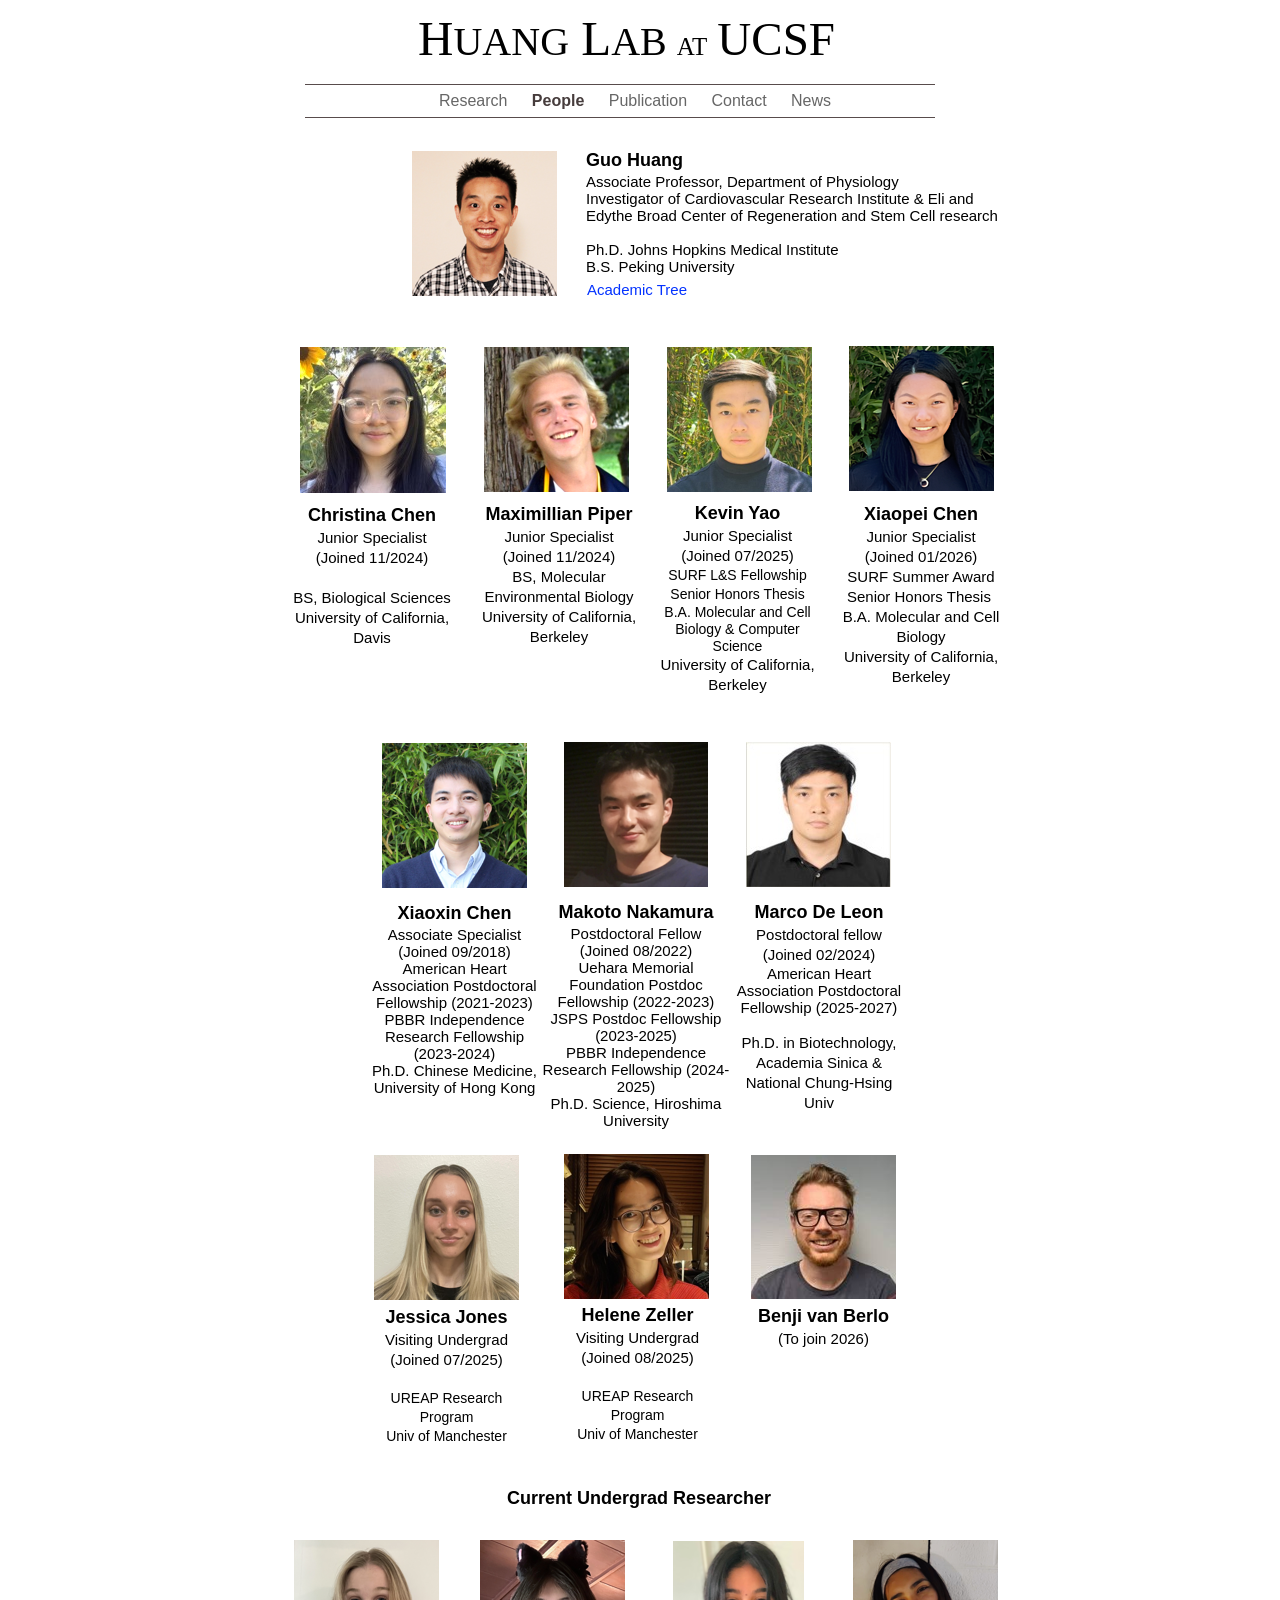
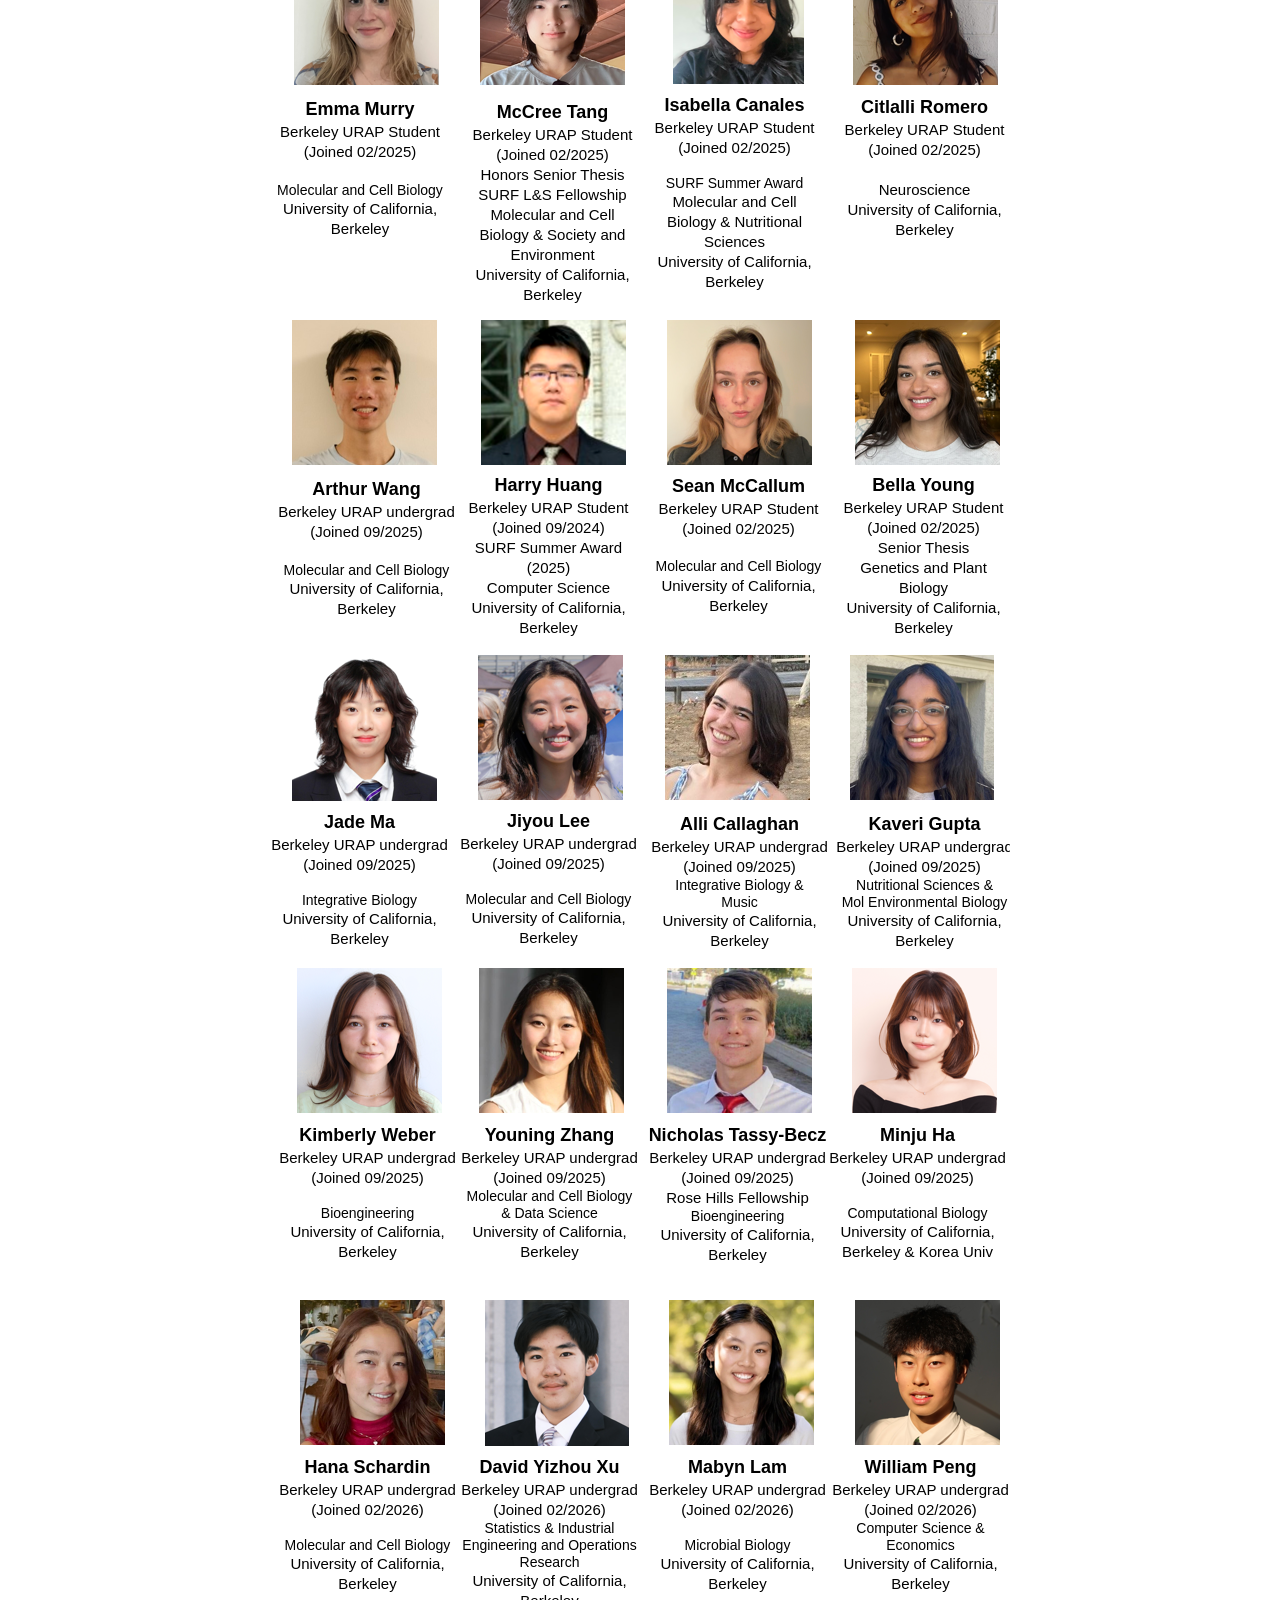
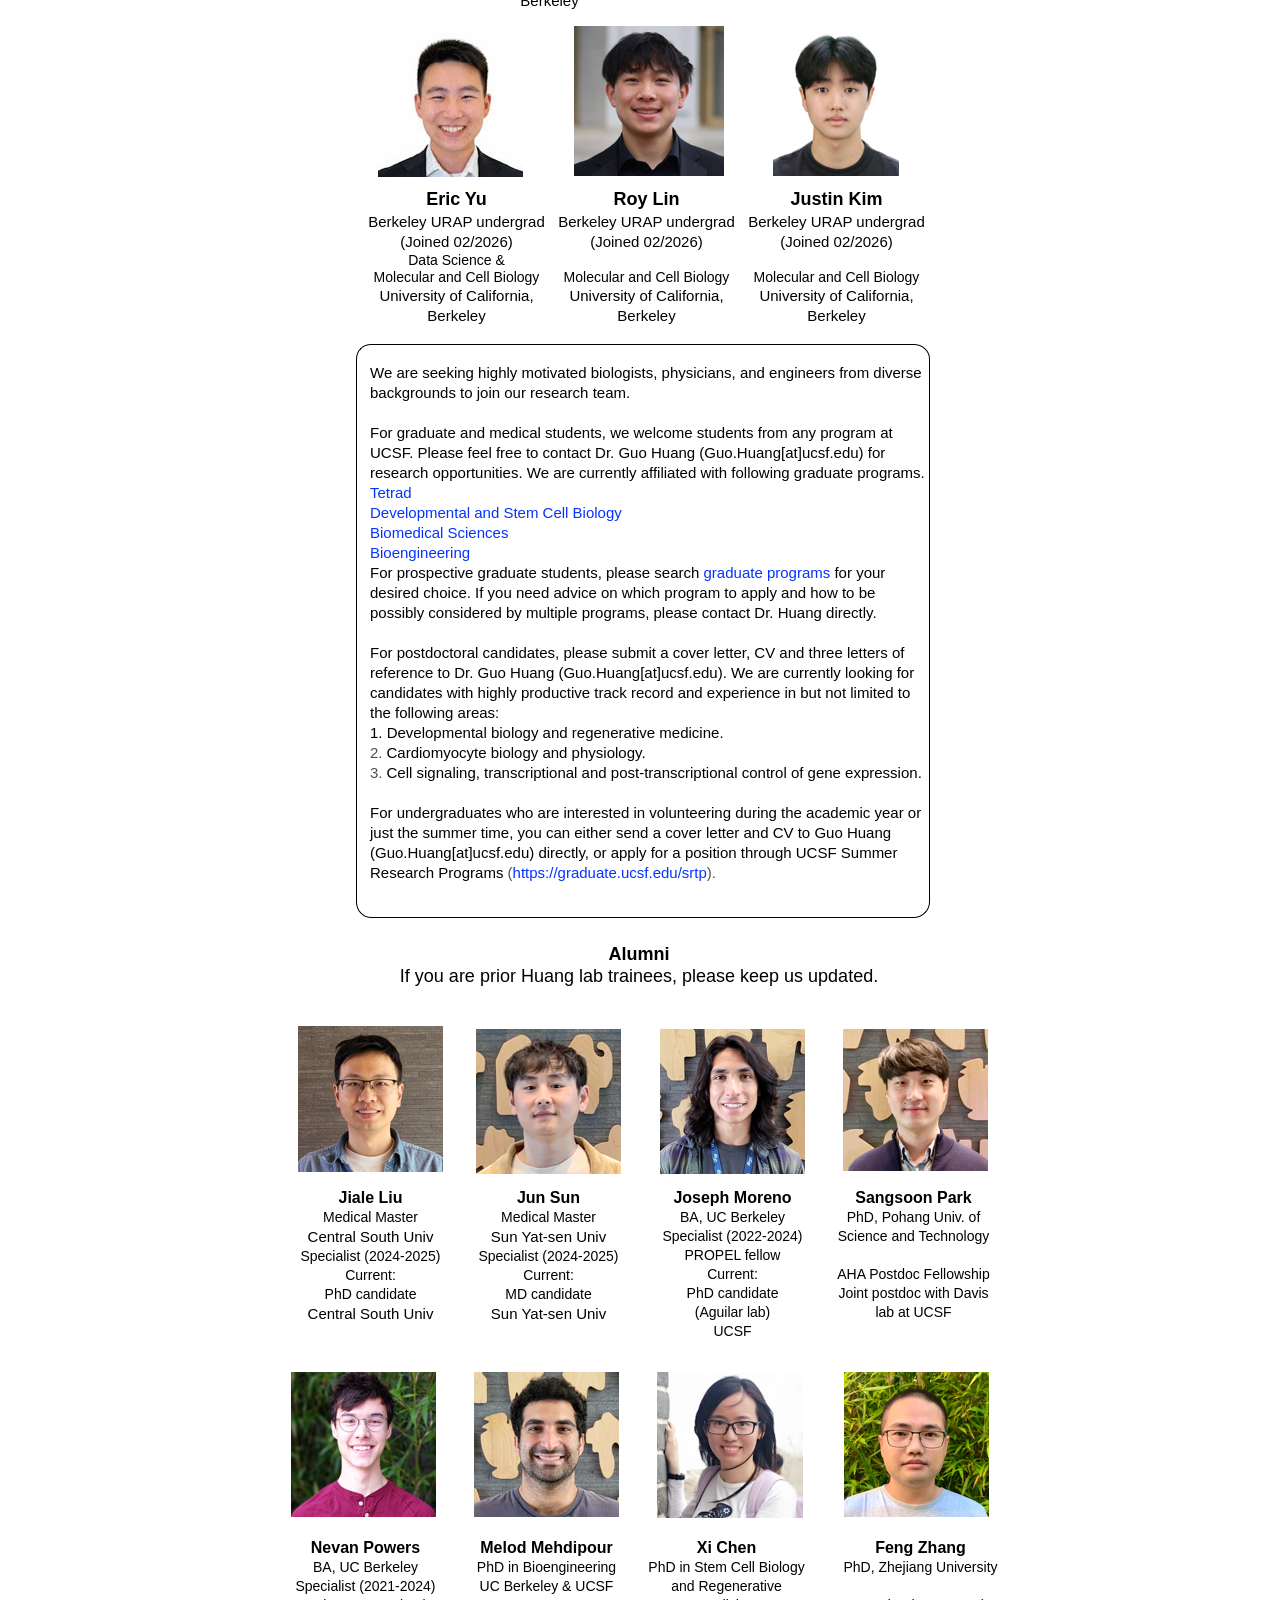
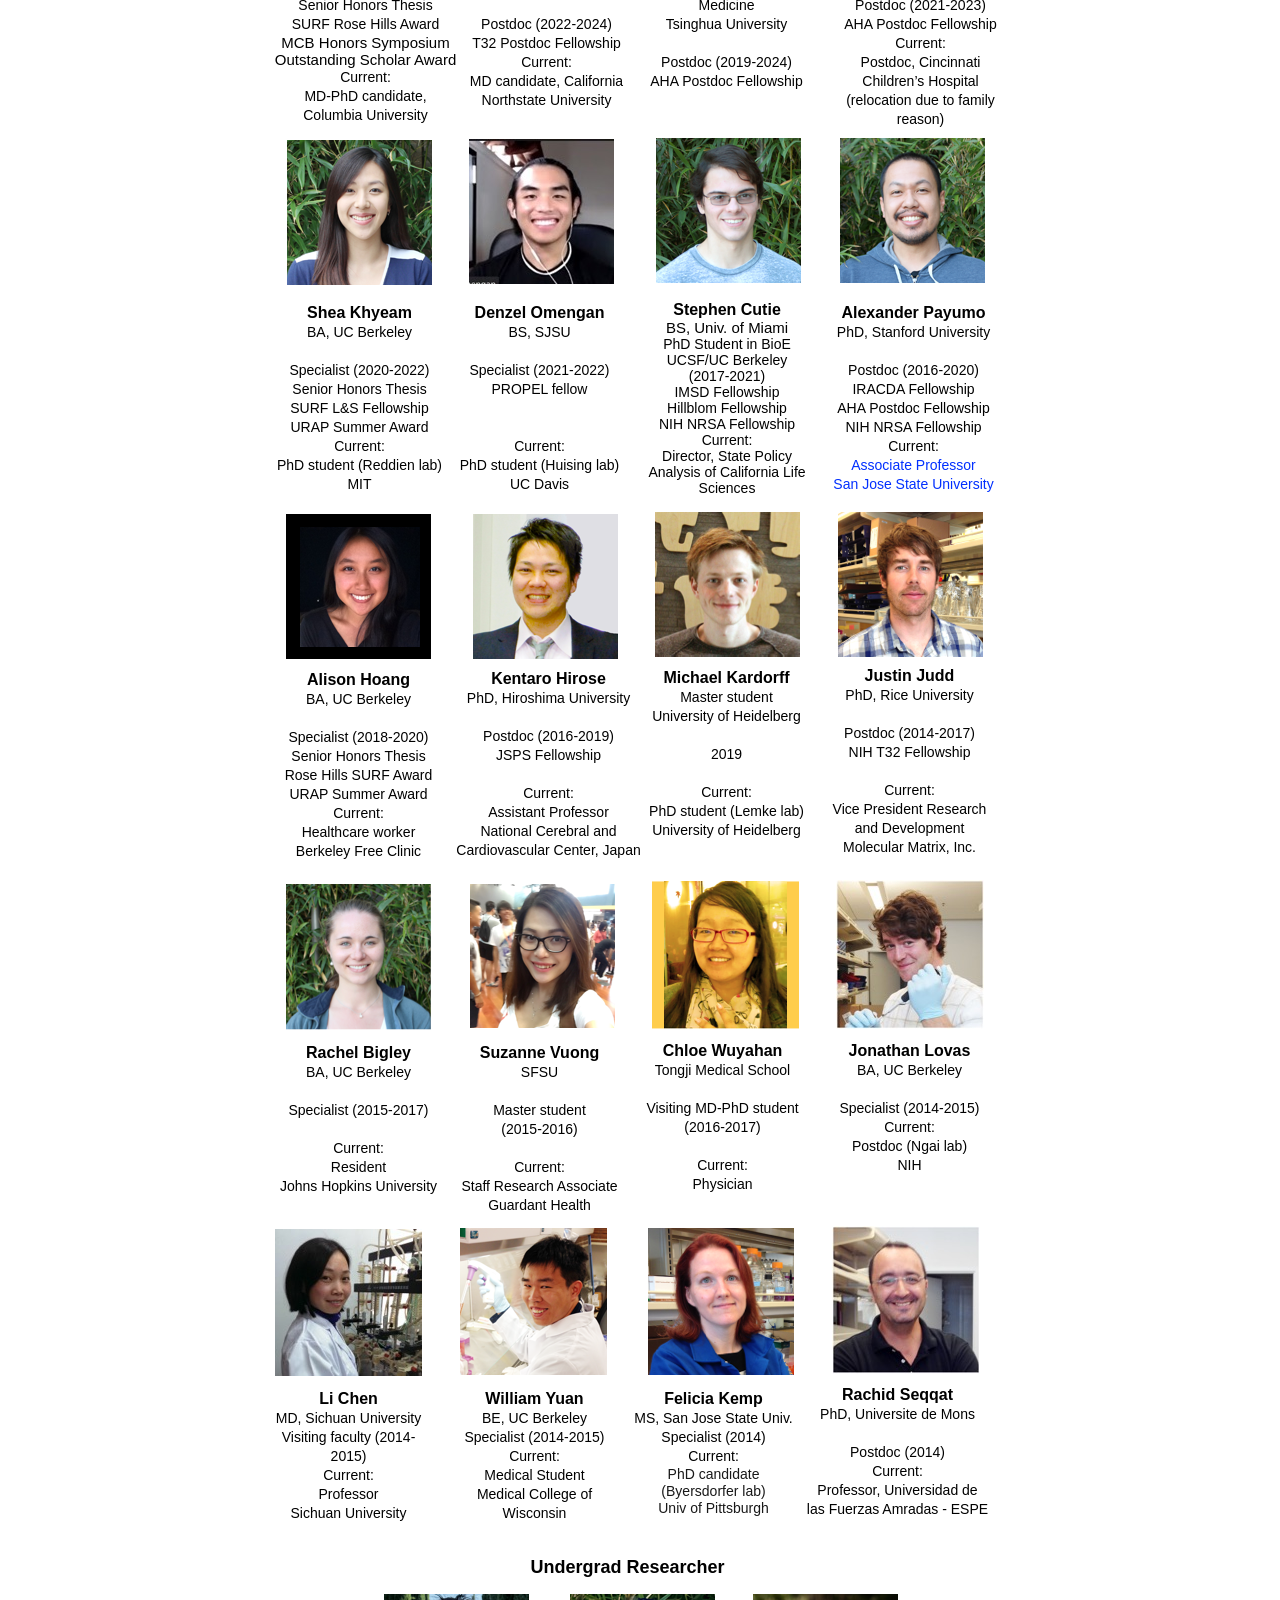
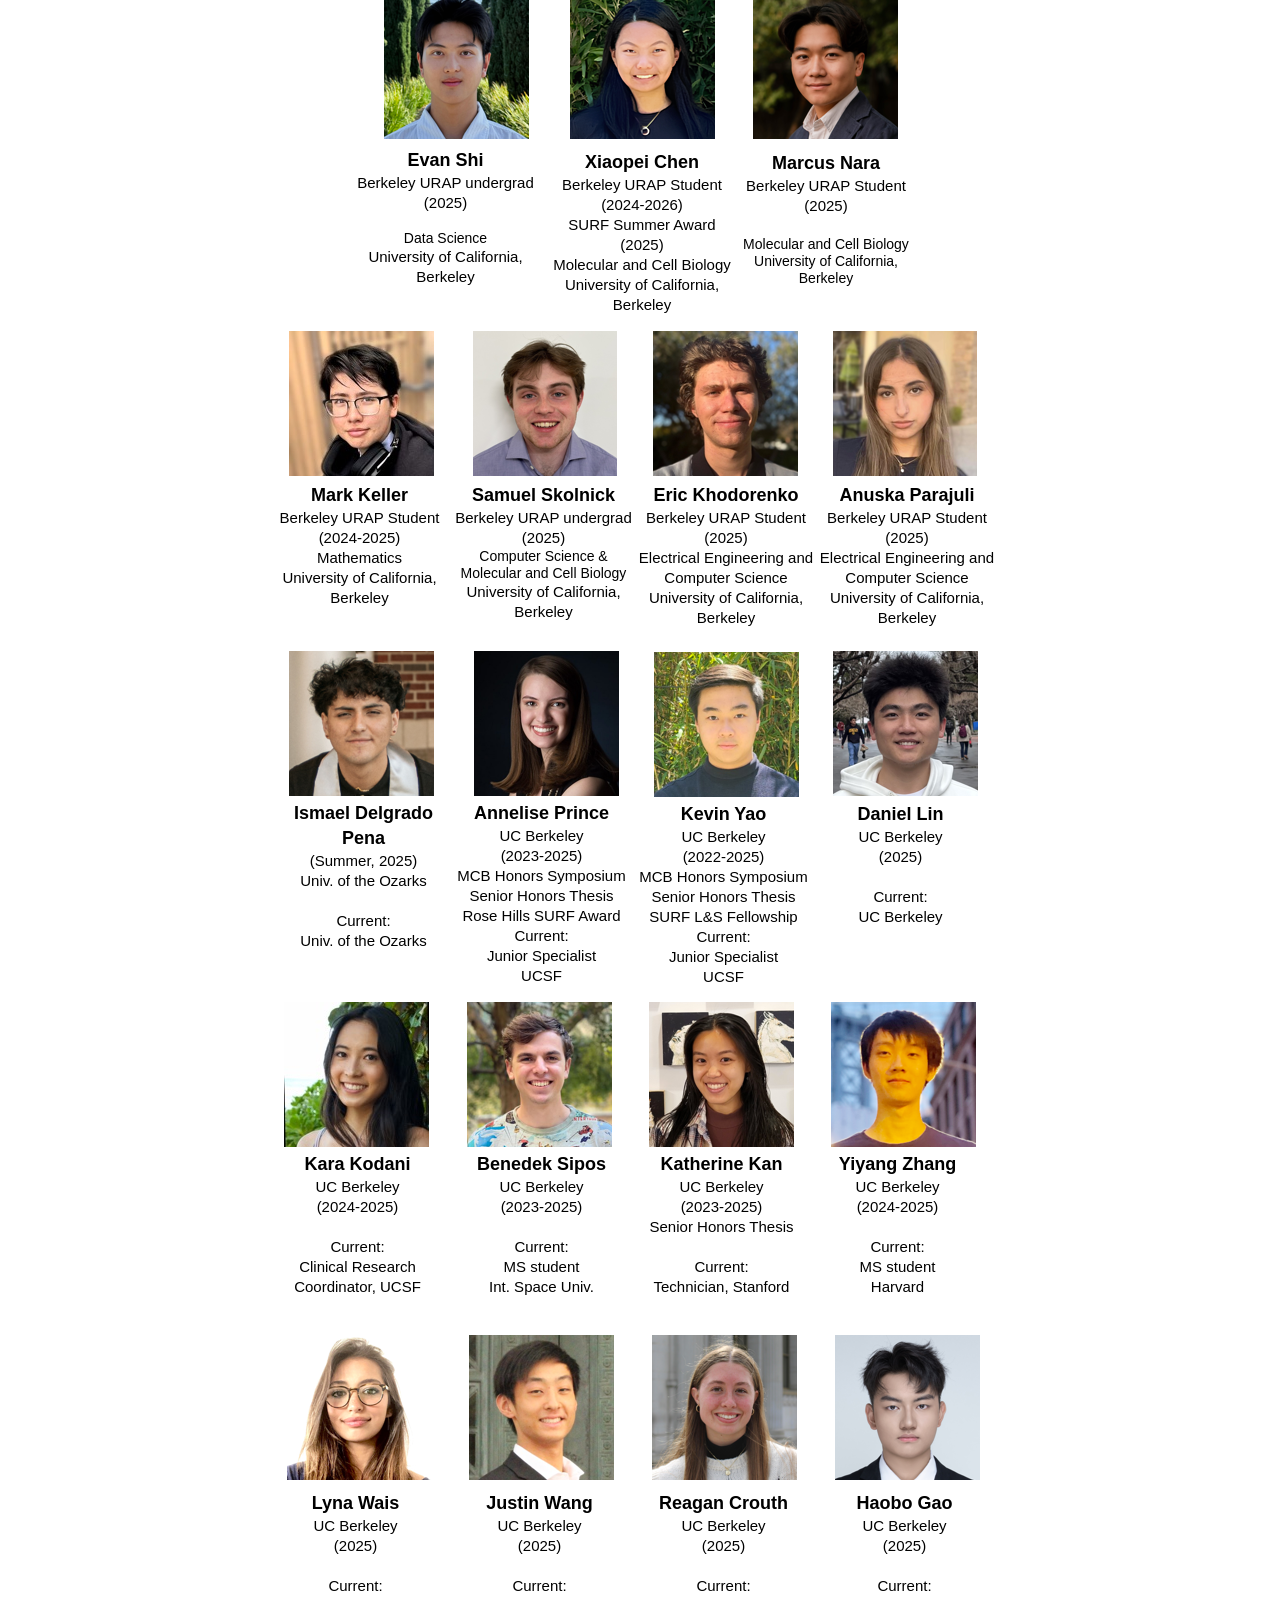
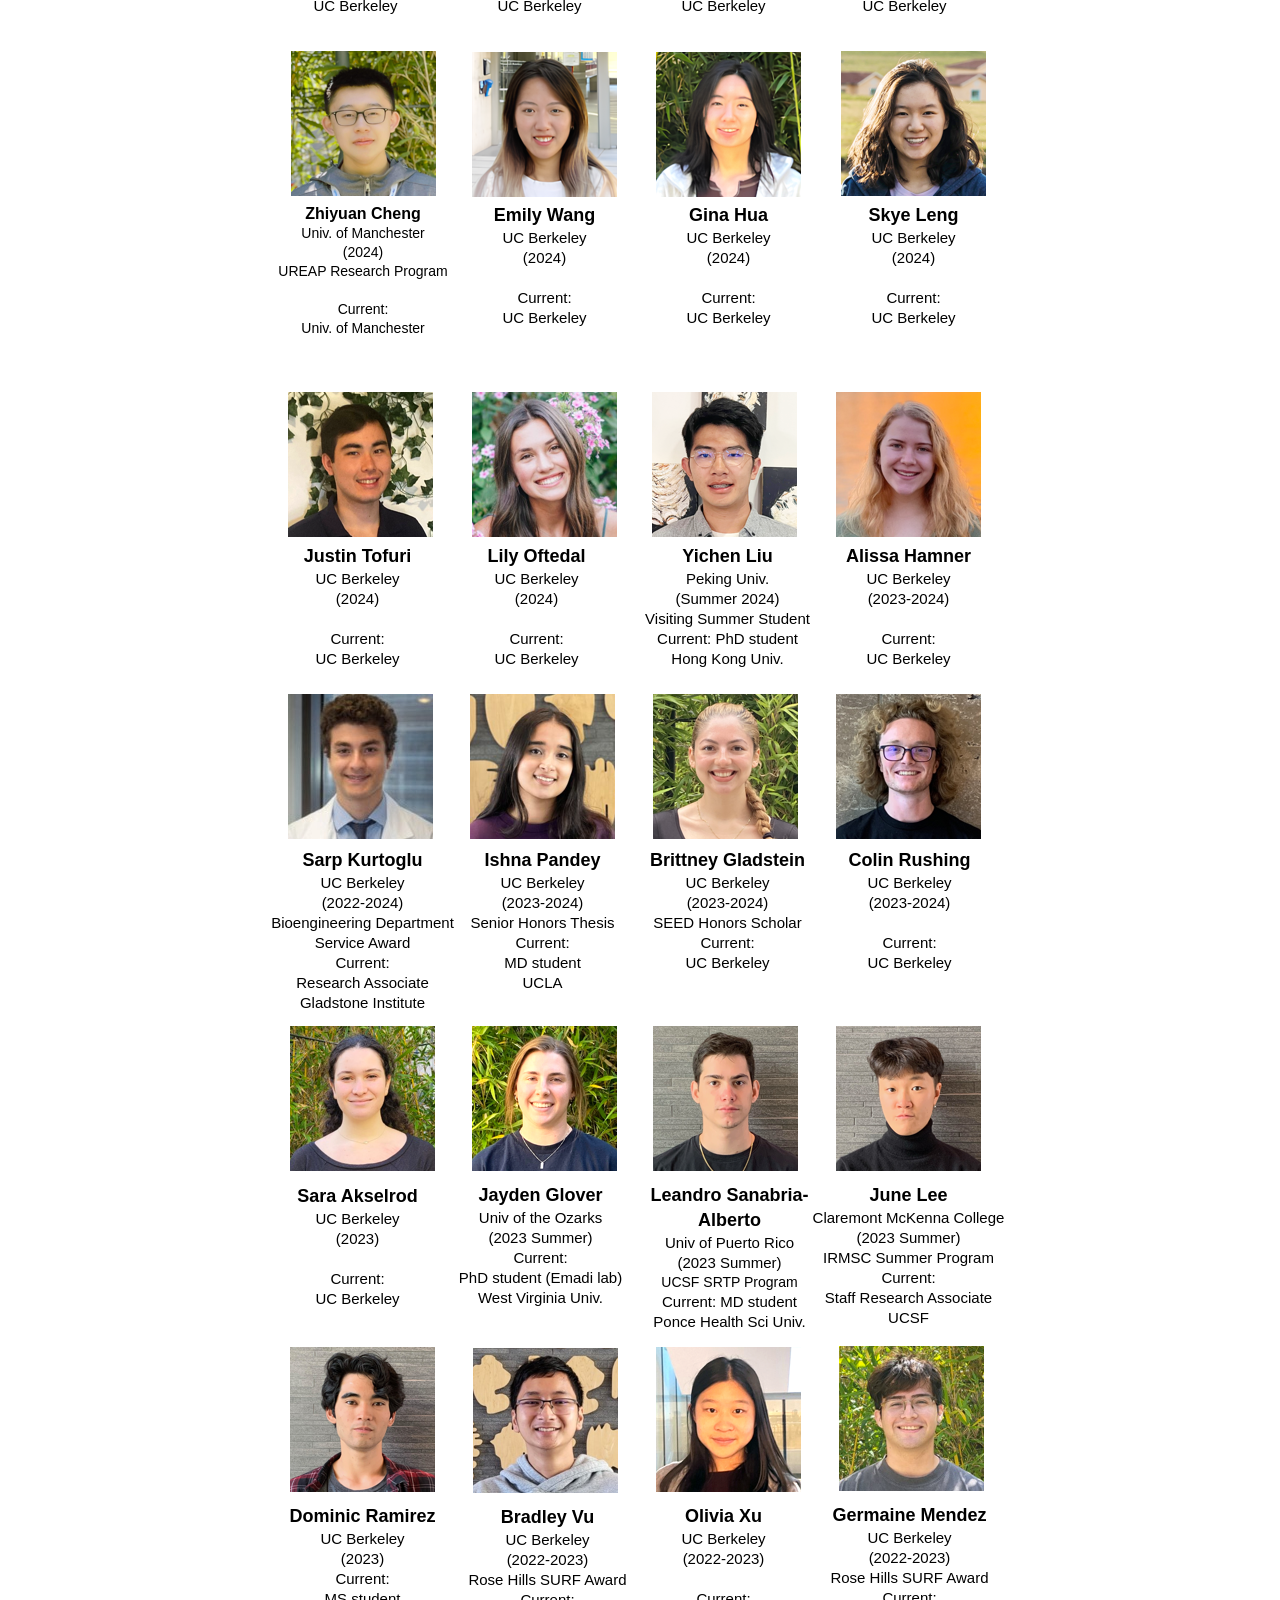
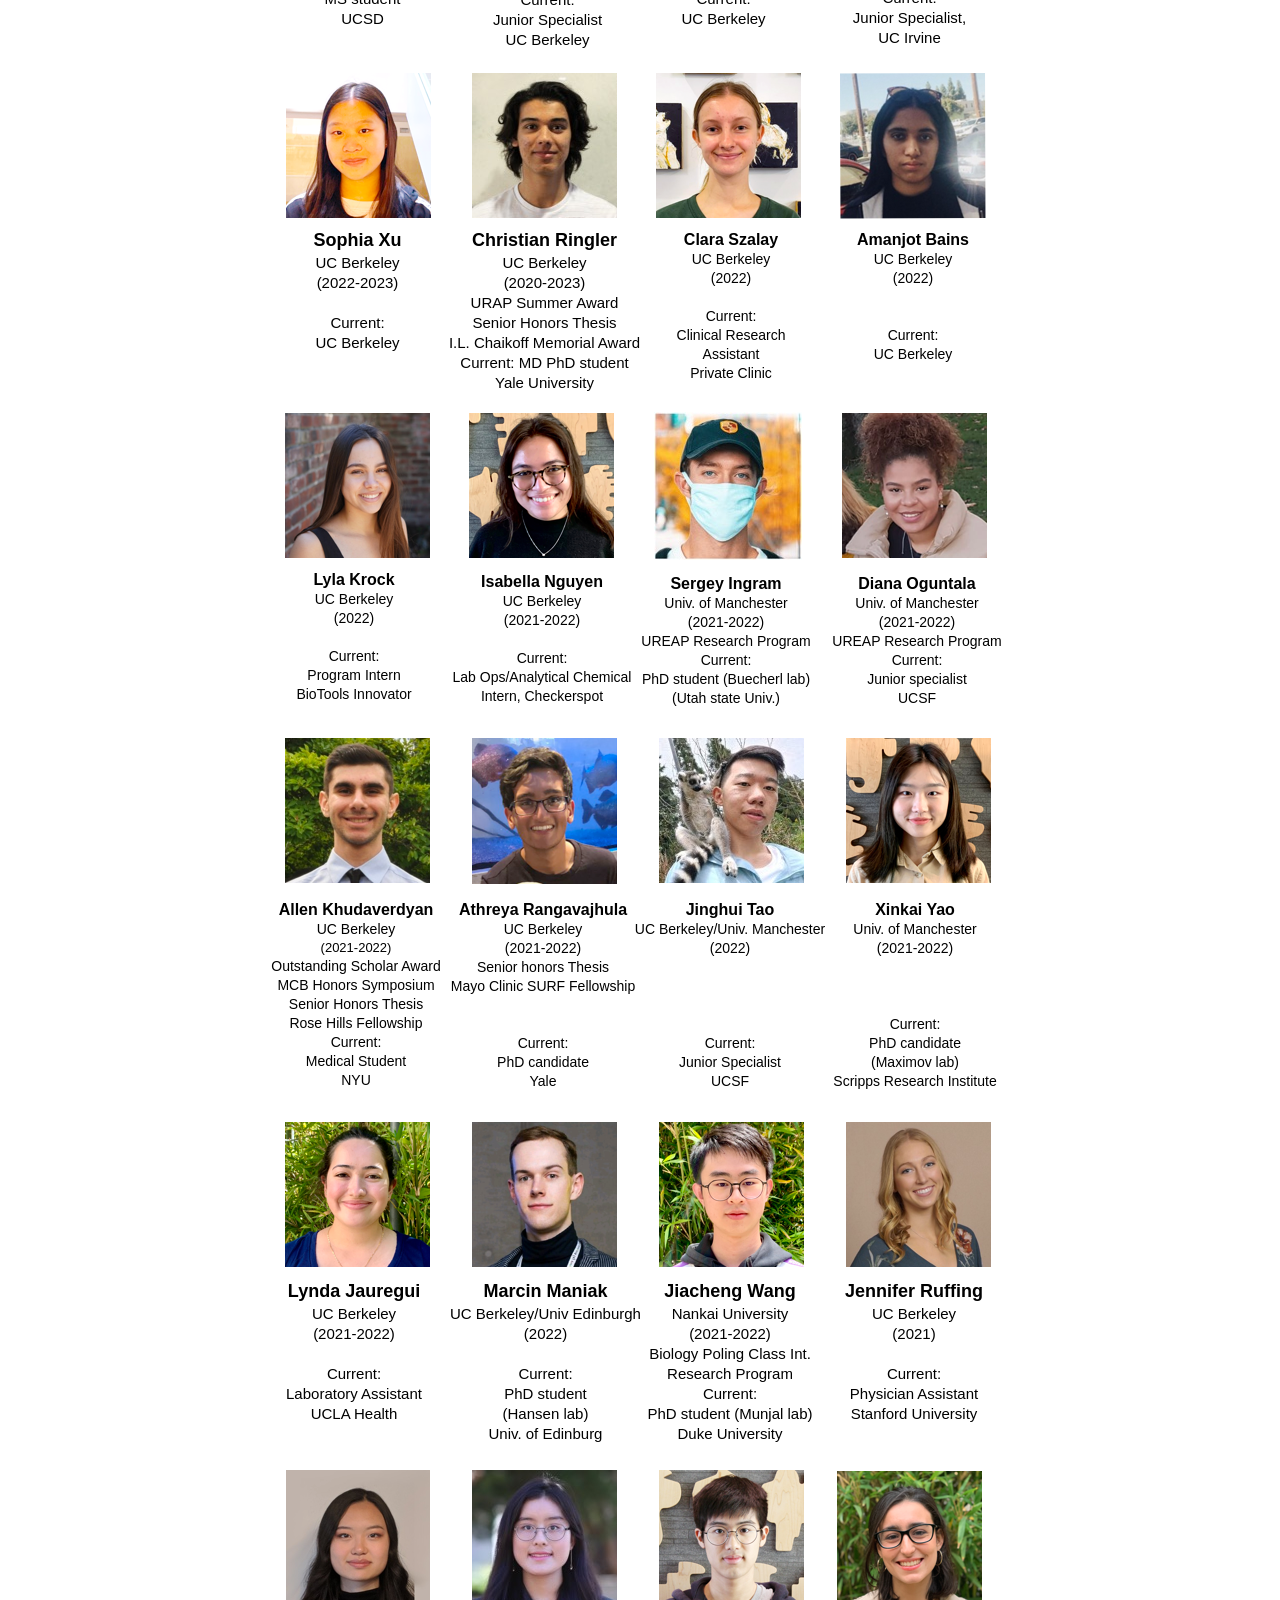
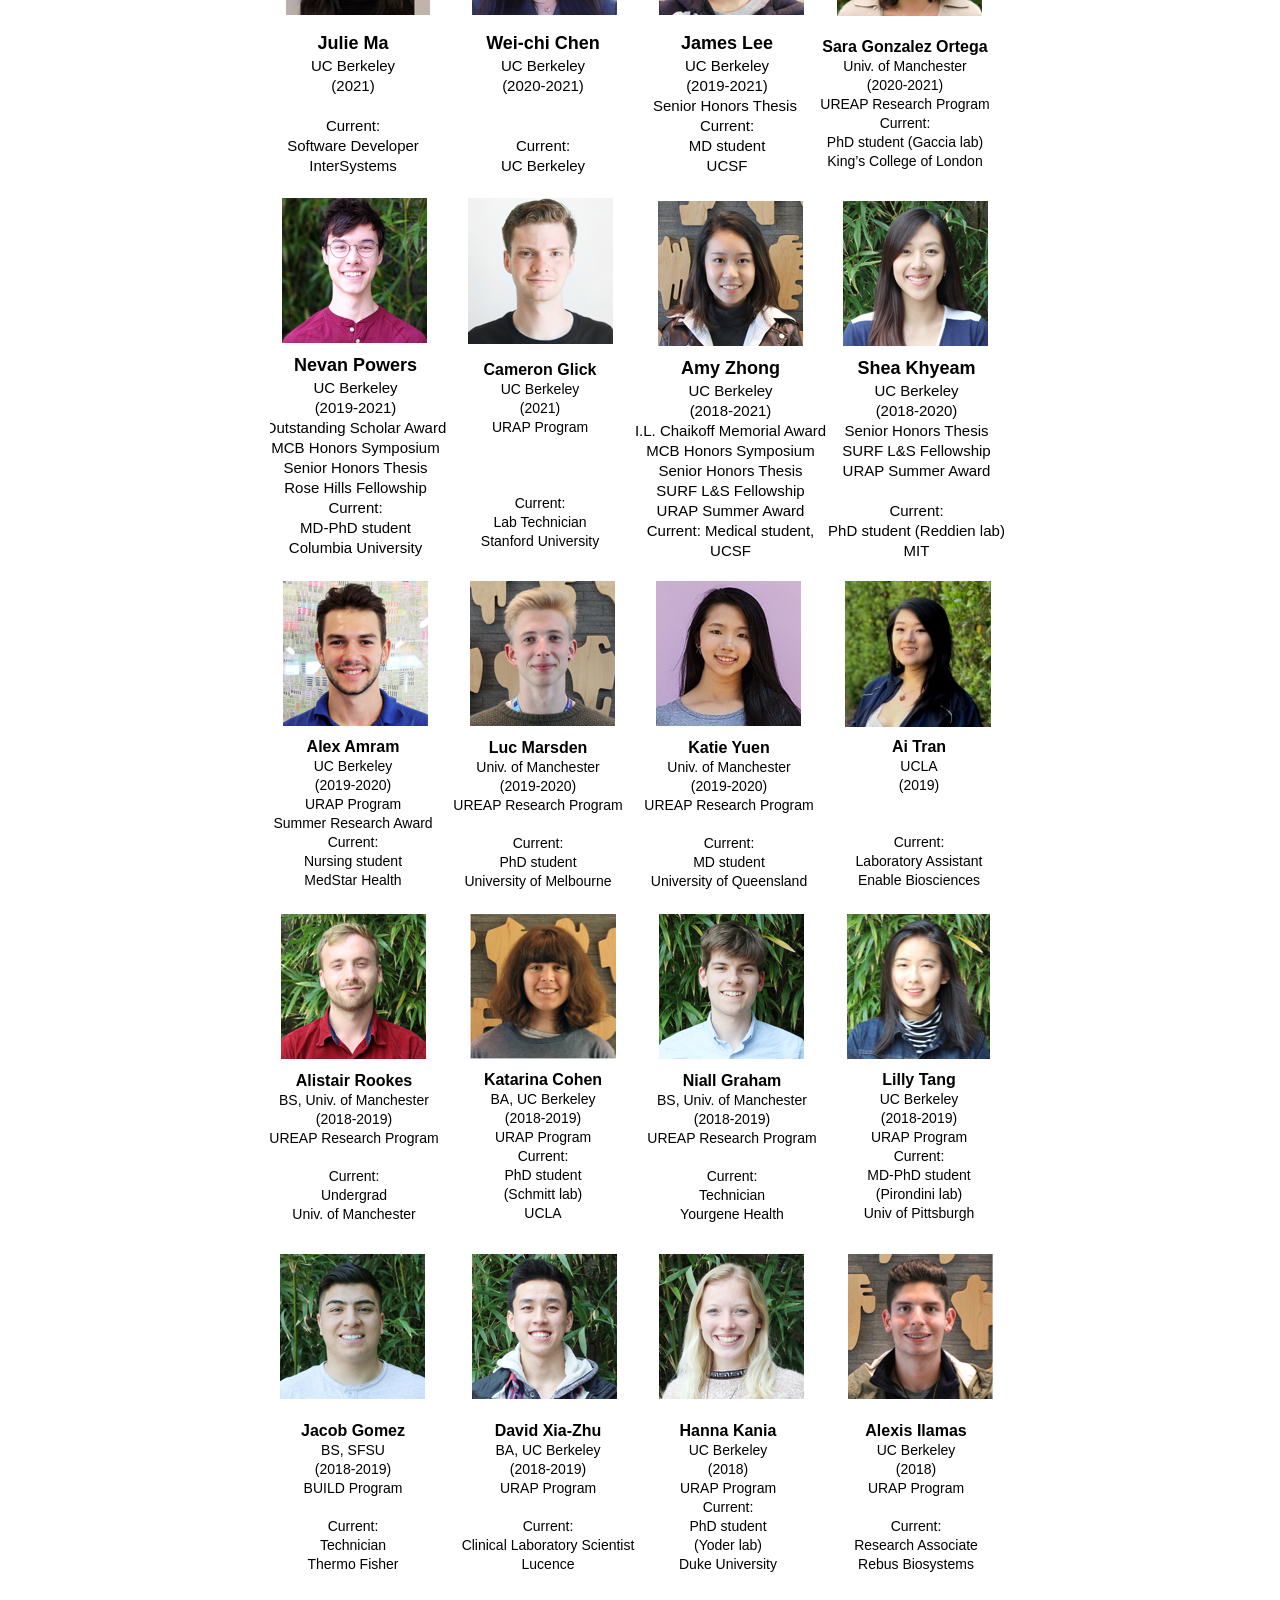
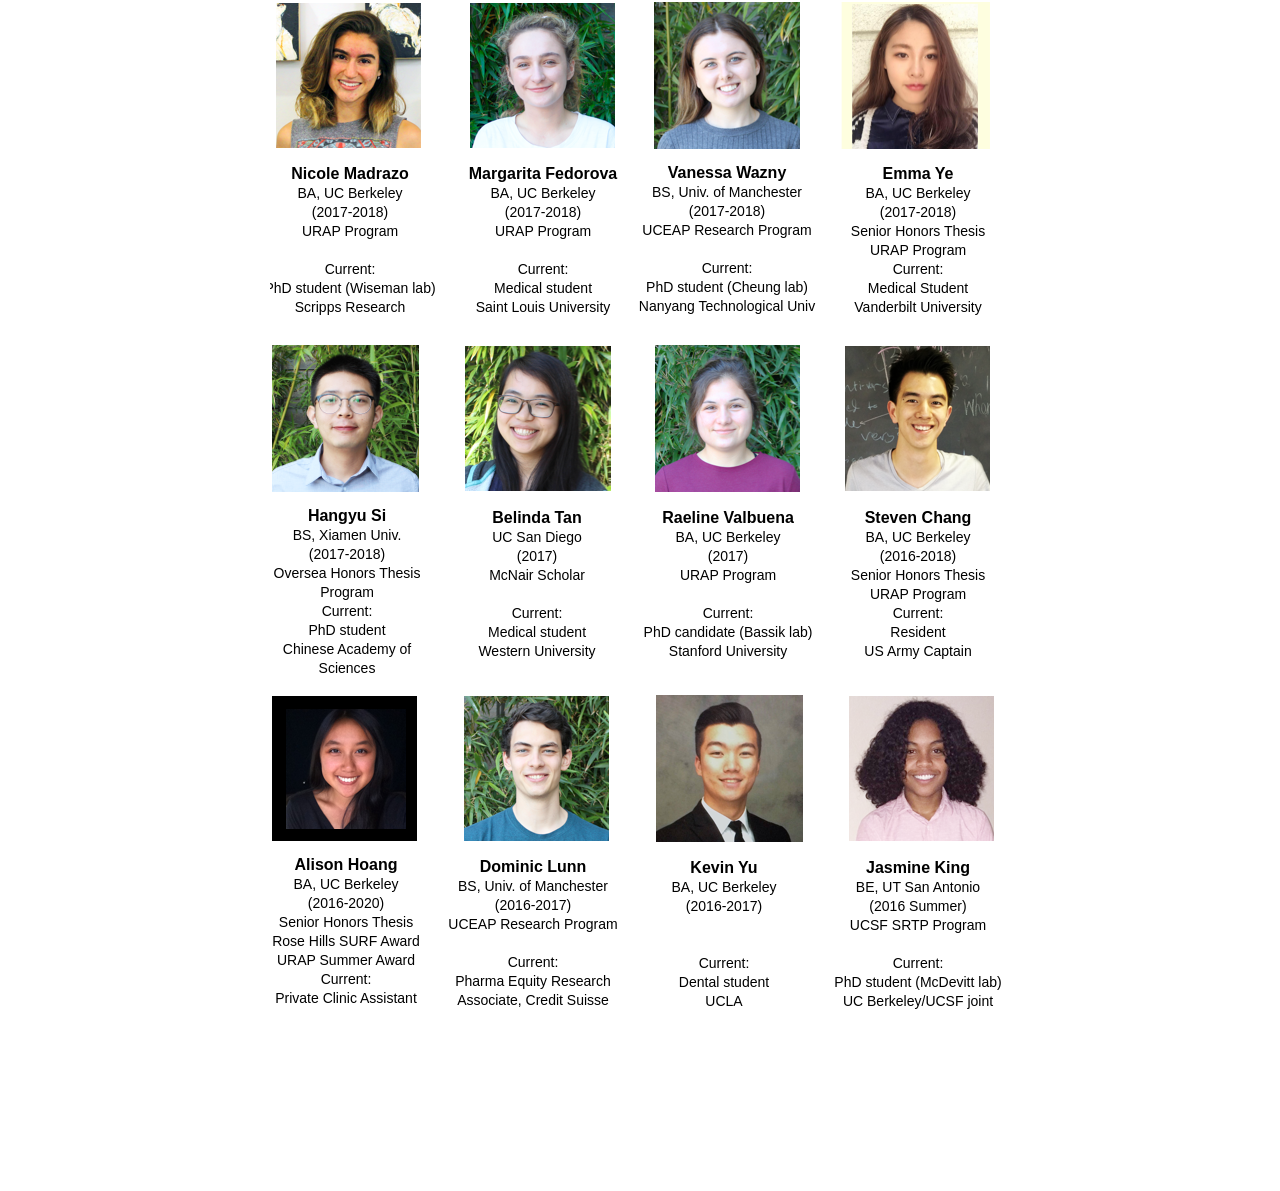
==== lab/People.html @ ae37170c "Upload Upload of entire website." ====
<?xml version="1.0" encoding="UTF-8"?>
<!DOCTYPE html PUBLIC "-//W3C//DTD XHTML 1.0 Transitional//EN" "http://www.w3.org/TR/xhtml1/DTD/xhtml1-transitional.dtd">


<html xmlns="http://www.w3.org/1999/xhtml" xml:lang="en" lang="en">
  <head>
    <meta http-equiv="Content-Type" content="text/html; charset=UTF-8" />
    <meta name="Generator" content="iWeb 3.0.4" />
    <meta name="iWeb-Build" content="local-build-20260519" />
    <meta http-equiv="X-UA-Compatible" content="IE=EmulateIE7" />
    <meta name="viewport" content="width=740" />
    <title>People</title>
    <link rel="stylesheet" type="text/css" media="screen,print" href="People_files/People.css" />
    <!--[if lt IE 8]><link rel='stylesheet' type='text/css' media='screen,print' href='People_files/PeopleIE.css'/><![endif]-->
    <!--[if gte IE 8]><link rel='stylesheet' type='text/css' media='screen,print' href='Media/IE8.css'/><![endif]-->
    <script type="text/javascript" src="Scripts/iWebSite.js"></script>
    <script type="text/javascript" src="Scripts/Widgets/SharedResources/WidgetCommon.js"></script>
    <script type="text/javascript" src="Scripts/Widgets/Navbar/navbar.js"></script>
    <script type="text/javascript" src="Scripts/iWebImage.js"></script>
    <script type="text/javascript" src="People_files/People.js"></script>
  </head>
  <body style="background: rgb(255, 255, 255); margin: 0pt; " onload="onPageLoad();" onunload="onPageUnload();">
    <div style="text-align: center; ">
      <div style="margin-bottom: 0px; margin-left: auto; margin-right: auto; margin-top: 0px; overflow: hidden; position: relative; word-wrap: break-word;  background: rgb(255, 255, 255); text-align: left; width: 740px; " id="body_content">
        <div style="margin-left: 0px; position: relative; width: 740px; z-index: 0; " id="nav_layer">
          <div style="height: 0px; line-height: 0px; " class="bumper"> </div>
          <div style="height: 1px; line-height: 1px; " class="tinyText"> </div>
          <div class="com-apple-iweb-widget-navbar flowDefining" id="widget0" style="margin-left: 50px; margin-top: 85px; opacity: 1.00; position: relative; width: 630px; z-index: 1; ">
    
            <div id="widget0-navbar" class="navbar">

      
              <div id="widget0-bg" class="navbar-bg">

        
                <ul id="widget0-navbar-list" class="navbar-list">
 <li></li> 
</ul>
                
      
</div>
              
    
</div>
          </div>
          <script type="text/javascript"><!--//--><![CDATA[//><!--
new NavBar('widget0', 'Scripts/Widgets/Navbar', 'Scripts/Widgets/SharedResources', '.', {"path-to-root": "", "navbar-css": ".navbar {\n\tfont-family: Arial, sans-serif;\n\tfont-size: 1em;\n\tcolor: #666;\n\tmargin: 9px 0px 6px 0px;\n\tline-height: 30px;\n}\n\n.navbar-bg {\n\ttext-align: center;\n}\n\n.navbar-bg ul {\n\tlist-style: none;\n\tmargin: 0px;\n\tpadding: 0px;\n}\n\n\nli {\n\tlist-style-type: none;\n\tdisplay: inline;\n\tpadding: 0px 10px 0px 10px;\n}\n\n\nli a {\n\ttext-decoration: none;\n\tcolor: #666;\n}\n\nli a:visited {\n\ttext-decoration: none;\n\tcolor: #666;\n}\n\nli a:hover\r{\r\n \tcolor: #463C3C;\n\ttext-decoration: none;\r}\n\n\nli.current-page a\r{\r\t color: #463C3C;\n\ttext-decoration: none;\n\tfont-weight: bold;\r\r}\n", "current-page-GUID": "FE352B96-ABF1-4333-AE74-D9A457D0076C", "isCollectionPage": "NO"});
//--><!]]></script>
          <div style="height: 1px; width: 630px;  height: 1px; left: 35px; position: absolute; top: 84px; width: 630px; z-index: 1; " class="tinyText">
            <div style="position: relative; width: 630px; ">
              <img src="People_files/shapeimage_1.jpg" alt="" style="height: 1px; left: 0px; position: absolute; top: 0px; width: 630px; " />
            </div>
          </div>
          


          <div id="id1" style="height: 62px; left: 88px; position: absolute; top: 7px; width: 537px; z-index: 1; " class="style_SkipStroke shape-with-text">
            <div class="text-content graphic_textbox_layout_style_default_External_537_62" style="padding: 0px; ">
              <div class="graphic_textbox_layout_style_default">
                <p style="padding-bottom: 0pt; padding-top: 0pt; " class="paragraph_style">H<span style="line-height: 48px; " class="style">UANG</span> L<span style="line-height: 48px; " class="style">AB </span><span style="line-height: 30px; " class="style_1">AT</span><span style="line-height: 48px; " class="style"> </span><span style="line-height: 56px; " class="style_2">UCSF</span></p>
              </div>
            </div>
          </div>
          <div style="clear: both; height: 0px; line-height: 0px; " class="spacer"> </div>
        </div>
        <div style="float: left; height: 0px; line-height: 0px; margin-left: 0px; position: relative; width: 740px; z-index: 10; " id="header_layer">
          <div style="height: 0px; line-height: 0px; " class="bumper"> </div>
          <div style="height: 1px; width: 630px;  height: 1px; left: 35px; position: absolute; top: -5px; width: 630px; z-index: 1; " class="tinyText">
            <div style="position: relative; width: 630px; ">
              <img src="People_files/shapeimage_2.jpg" alt="" style="height: 1px; left: 0px; position: absolute; top: 0px; width: 630px; " />
            </div>
          </div>
        </div>
        <div style="margin-left: 0px; position: relative; width: 740px; z-index: 5; " id="body_layer">
          <div style="height: 0px; line-height: 0px; " class="bumper"> </div>
          <div id="id2" style="height: 154px; left: 312px; position: absolute; top: 22px; width: 429px; z-index: 1; " class="style_SkipStroke shape-with-text">
            <div class="text-content graphic_textbox_layout_style_default_External_429_154" style="padding: 0px; ">
              <div class="graphic_textbox_layout_style_default">
                <p style="padding-top: 0pt; " class="paragraph_style_1">Guo Huang <span style="line-height: 20px; " class="style_3"><br /></span></p>
                <p class="paragraph_style_2"><span style="line-height: 17px; " class="style_3">Associate Professor, Department of Physiology</span><br /></p>
                <p class="paragraph_style_3">Investigator of Cardiovascular Research Institute &amp; Eli and Edythe Broad Center of Regeneration and Stem Cell research<br /></p>
                <p class="paragraph_style_3"><br /></p>
                <p class="paragraph_style_3">Ph.D. Johns Hopkins Medical Institute<br /></p>
                <p style="padding-bottom: 0pt; " class="paragraph_style_3">B.S. Peking University</p>
              </div>
            </div>
          </div>
          


          <div id="id3" style="height: 31px; left: 313px; position: absolute; top: 154px; width: 337px; z-index: 1; " class="style_SkipStroke shape-with-text">
            <div class="text-content graphic_textbox_layout_style_default_External_337_31" style="padding: 0px; ">
              <div class="graphic_textbox_layout_style_default">
                <p style="padding-bottom: 0pt; padding-top: 0pt; " class="Body"><a onclick="window.open(this.href); return false;" title="http://neurotree.org/neurotree/tree.php?pid=23240" href="http://neurotree.org/neurotree/tree.php?pid=23240" onkeypress="window.open(this.href); return false;">Academic Tree</a></p>
              </div>
            </div>
          </div>
          


          <div style="height: 145px; width: 145px;  height: 145px; left: 142px; position: absolute; top: 29px; width: 145px; z-index: 1; " class="tinyText stroke_0">
            <div style="position: relative; width: 145px; ">
              <img src="People_files/shapeimage_3.png" alt="" style="height: 145px; left: 0px; position: absolute; top: 0px; width: 145px; " />
            </div>
          </div>
          


          <div id="id4" style="height: 237px; left: 96px; position: absolute; top: 775px; width: 177px; z-index: 1; " class="style_SkipStroke shape-with-text">
            <div class="text-content graphic_textbox_layout_style_default_External_177_237" style="padding: 0px; ">
              <div class="graphic_textbox_layout_style_default">
                <p style="padding-top: 0pt; " class="paragraph_style_4">Xiaoxin Chen<br /></p>
                <p class="paragraph_style_5">Associate Specialist (Joined 09/2018)<br /></p>
                <p class="paragraph_style_5">American Heart Association Postdoctoral Fellowship (2021-2023)<br /></p>
                <p class="paragraph_style_5">PBBR Independence Research Fellowship (2023-2024)<br /></p>
                <p class="paragraph_style_5">Ph.D. Chinese Medicine, University of Hong Kong<br /></p>
                <p class="paragraph_style_6"><br /></p>
              </div>
            </div>
          </div>
          


          <div style="height: 145px; width: 145px;  height: 145px; left: 112px; position: absolute; top: 621px; width: 145px; z-index: 1; " class="tinyText stroke_0">
            <div style="position: relative; width: 145px; ">
              <img src="People_files/shapeimage_4.png" alt="" style="height: 145px; left: 0px; position: absolute; top: 0px; width: 145px; " />
            </div>
          </div>
          


          <div id="id5" style="height: 237px; left: 268px; position: absolute; top: 774px; width: 196px; z-index: 1; " class="style_SkipStroke shape-with-text">
            <div class="text-content graphic_textbox_layout_style_default_External_196_237" style="padding: 0px; ">
              <div class="graphic_textbox_layout_style_default">
                <p style="padding-top: 0pt; " class="paragraph_style_4">Makoto Nakamura<br /></p>
                <p class="paragraph_style_5">Postdoctoral Fellow <br /></p>
                <p class="paragraph_style_5">(Joined 08/2022)<br /></p>
                <p class="paragraph_style_5">Uehara Memorial Foundation Postdoc Fellowship (2022-2023)<br /></p>
                <p class="paragraph_style_5">JSPS Postdoc Fellowship (2023-2025) <br /></p>
                <p class="paragraph_style_5">PBBR Independence Research Fellowship (2024-2025)<br /></p>
                <p style="padding-bottom: 0pt; " class="paragraph_style_5">Ph.D. Science, Hiroshima University</p>
              </div>
            </div>
          </div>
          


          <div style="height: 145px; width: 144px;  height: 145px; left: 294px; position: absolute; top: 620px; width: 144px; z-index: 1; " class="tinyText stroke_0">
            <div style="position: relative; width: 144px; ">
              <img src="People_files/shapeimage_5.png" alt="" style="height: 145px; left: 0px; position: absolute; top: 0px; width: 144px; " />
            </div>
          </div>
          


          <div id="id6" style="height: 203px; left: 375px; position: absolute; top: 375px; width: 185px; z-index: 1; " class="style_SkipStroke shape-with-text">
            <div class="text-content graphic_textbox_layout_style_default_External_185_203" style="padding: 0px; ">
              <div class="graphic_textbox_layout_style_default">
                <p style="padding-top: 0pt; " class="paragraph_style_4">Kevin Yao<br /></p>
                <p class="paragraph_style_7">Junior Specialist <br /></p>
                <p class="paragraph_style_7">(Joined 07/2025)<br /></p>
                <p class="paragraph_style_8">SURF L&amp;S Fellowship<br /></p>
                <p class="paragraph_style_8">Senior Honors Thesis<br /></p>
                <p class="paragraph_style_9">B.A. Molecular and Cell Biology &amp; Computer Science<br /></p>
                <p style="padding-bottom: 0pt; " class="paragraph_style_7">University of California, Berkeley</p>
              </div>
            </div>
          </div>
          


          <div style="height: 145px; width: 145px;  height: 145px; left: 397px; position: absolute; top: 225px; width: 145px; z-index: 1; " class="tinyText stroke_0">
            <div style="position: relative; width: 145px; ">
              <img src="People_files/shapeimage_6.png" alt="" style="height: 145px; left: 0px; position: absolute; top: 0px; width: 145px; " />
            </div>
          </div>
          


          <div id="id7" style="height: 215px; left: 190px; position: absolute; top: 1574px; width: 185px; z-index: 1; " class="style_SkipStroke shape-with-text">
            <div class="text-content graphic_textbox_layout_style_default_External_185_215" style="padding: 0px; ">
              <div class="graphic_textbox_layout_style_default">
                <p style="padding-top: 0pt; " class="paragraph_style_4">McCree Tang<br /></p>
                <p class="paragraph_style_7">Berkeley URAP Student<br /></p>
                <p class="paragraph_style_7">(Joined 02/2025)<br /></p>
                <p class="paragraph_style_7">Honors Senior Thesis<br /></p>
                <p class="paragraph_style_7">SURF L&amp;S Fellowship<br /></p>
                <p class="paragraph_style_7">Molecular and Cell Biology &amp; Society and Environment<br /></p>
                <p style="padding-bottom: 0pt; " class="paragraph_style_7">University of California, Berkeley</p>
              </div>
            </div>
          </div>
          


          <div id="id8" style="height: 209px; left: 372px; position: absolute; top: 1567px; width: 185px; z-index: 1; " class="style_SkipStroke shape-with-text">
            <div class="text-content graphic_textbox_layout_style_default_External_185_209" style="padding: 0px; ">
              <div class="graphic_textbox_layout_style_default">
                <p style="padding-top: 0pt; " class="paragraph_style_4">Isabella Canales<br /></p>
                <p class="paragraph_style_7">Berkeley URAP Student<br /></p>
                <p class="paragraph_style_7">(Joined 02/2025)<br /></p>
                <p class="paragraph_style_9"><br /></p>
                <p class="paragraph_style_9">SURF Summer Award<br /></p>
                <p class="paragraph_style_7">Molecular and Cell Biology &amp; Nutritional Sciences<br /></p>
                <p style="padding-bottom: 0pt; " class="paragraph_style_7">University of California, Berkeley</p>
              </div>
            </div>
          </div>
          


          <div style="height: 145px; width: 145px;  height: 145px; left: 476px; position: absolute; top: 620px; width: 145px; z-index: 1; " class="tinyText style_SkipStroke_1 stroke_0">
            <img src="People_files/droppedImage.jpg" alt="" style="border: none; height: 145px; width: 145px; " />
          </div>
          


          <div id="id9" style="height: 222px; left: 459px; position: absolute; top: 774px; width: 180px; z-index: 1; " class="style_SkipStroke shape-with-text">
            <div class="text-content graphic_textbox_layout_style_default_External_180_222" style="padding: 0px; ">
              <div class="graphic_textbox_layout_style_default">
                <p style="padding-top: 0pt; " class="paragraph_style_4">Marco De Leon<br /></p>
                <p class="paragraph_style_7">Postdoctoral fellow<br /></p>
                <p class="paragraph_style_7">(Joined 02/2024)<br /></p>
                <p class="paragraph_style_5">American Heart Association Postdoctoral Fellowship (2025-2027)<br /></p>
                <p class="paragraph_style_9"><br /></p>
                <p class="paragraph_style_7">Ph.D. in Biotechnology,<br /></p>
                <p style="padding-bottom: 0pt; " class="paragraph_style_7">Academia Sinica &amp; National Chung-Hsing Univ</p>
              </div>
            </div>
          </div>
          


          <div id="id10" style="height: 171px; left: 0px; position: absolute; top: 1571px; width: 180px; z-index: 1; " class="style_SkipStroke shape-with-text">
            <div class="text-content graphic_textbox_layout_style_default_External_180_171" style="padding: 0px; ">
              <div class="graphic_textbox_layout_style_default">
                <p style="padding-top: 0pt; " class="paragraph_style_4">Emma Murry<br /></p>
                <p class="paragraph_style_7">Berkeley URAP Student<br /></p>
                <p class="paragraph_style_7">(Joined 02/2025)<br /></p>
                <p class="paragraph_style_7"><br /></p>
                <p class="paragraph_style_9">Molecular and Cell Biology<br /></p>
                <p style="padding-bottom: 0pt; " class="paragraph_style_7">University of California, Berkeley</p>
              </div>
            </div>
          </div>
          


          <div id="id11" style="height: 175px; left: 562px; position: absolute; top: 1569px; width: 185px; z-index: 1; " class="style_SkipStroke shape-with-text">
            <div class="text-content graphic_textbox_layout_style_default_External_185_175" style="padding: 0px; ">
              <div class="graphic_textbox_layout_style_default">
                <p style="padding-top: 0pt; " class="paragraph_style_4">Citlalli Romero<br /></p>
                <p class="paragraph_style_7">Berkeley URAP Student<br /></p>
                <p class="paragraph_style_7">(Joined 02/2025)<br /></p>
                <p class="paragraph_style_7"><br /></p>
                <p class="paragraph_style_7">Neuroscience<br /></p>
                <p style="padding-bottom: 0pt; " class="paragraph_style_7">University of California, Berkeley</p>
              </div>
            </div>
          </div>
          


          <div id="id12" style="height: 175px; left: 186px; position: absolute; top: 1947px; width: 185px; z-index: 1; " class="style_SkipStroke shape-with-text">
            <div class="text-content graphic_textbox_layout_style_default_External_185_175" style="padding: 0px; ">
              <div class="graphic_textbox_layout_style_default">
                <p style="padding-top: 0pt; " class="paragraph_style_4">Harry Huang<br /></p>
                <p class="paragraph_style_7">Berkeley URAP Student<br /></p>
                <p class="paragraph_style_7">(Joined 09/2024)<br /></p>
                <p class="paragraph_style_7">SURF Summer Award (2025)<br /></p>
                <p class="paragraph_style_7">Computer Science<br /></p>
                <p style="padding-bottom: 0pt; " class="paragraph_style_7">University of California, Berkeley</p>
              </div>
            </div>
          </div>
          


          <div style="height: 145px; width: 145px;  height: 145px; left: 211px; position: absolute; top: 1798px; width: 145px; z-index: 1; " class="tinyText stroke_0">
            <div style="position: relative; width: 145px; ">
              <img src="People_files/shapeimage_7.png" alt="" style="height: 145px; left: 0px; position: absolute; top: 0px; width: 145px; " />
            </div>
          </div>
          


          <div id="id13" style="height: 175px; left: 561px; position: absolute; top: 1947px; width: 185px; z-index: 1; " class="style_SkipStroke shape-with-text">
            <div class="text-content graphic_textbox_layout_style_default_External_185_175" style="padding: 0px; ">
              <div class="graphic_textbox_layout_style_default">
                <p style="padding-top: 0pt; " class="paragraph_style_4">Bella Young<br /></p>
                <p class="paragraph_style_7">Berkeley URAP Student<br /></p>
                <p class="paragraph_style_7">(Joined 02/2025)<br /></p>
                <p class="paragraph_style_7">Senior Thesis<br /></p>
                <p class="paragraph_style_7">Genetics and Plant Biology<br /></p>
                <p style="padding-bottom: 0pt; " class="paragraph_style_7">University of California, Berkeley</p>
              </div>
            </div>
          </div>
          


          <div style="height: 145px; width: 145px;  height: 145px; left: 579px; position: absolute; top: 224px; width: 145px; z-index: 1; " class="tinyText stroke_0">
            <div style="position: relative; width: 145px; ">
              <img src="People_files/shapeimage_8.png" alt="" style="height: 145px; left: 0px; position: absolute; top: 0px; width: 145px; " />
            </div>
          </div>
          


          <div id="id14" style="height: 195px; left: 554px; position: absolute; top: 376px; width: 194px; z-index: 1; " class="style_SkipStroke shape-with-text">
            <div class="text-content graphic_textbox_layout_style_default_External_194_195" style="padding: 0px; ">
              <div class="graphic_textbox_layout_style_default">
                <p style="padding-top: 0pt; " class="paragraph_style_4">Xiaopei Chen<br /></p>
                <p class="paragraph_style_7">Junior Specialist<br /></p>
                <p class="paragraph_style_7">(Joined 01/2026)<br /></p>
                <p class="paragraph_style_7">SURF Summer Award<br /></p>
                <p class="paragraph_style_7">Senior Honors Thesis  <br /></p>
                <p class="paragraph_style_7">B.A. Molecular and Cell Biology<br /></p>
                <p style="padding-bottom: 0pt; " class="paragraph_style_7">University of California, Berkeley</p>
              </div>
            </div>
          </div>
          


          <div id="id15" style="height: 175px; left: 5px; position: absolute; top: 377px; width: 194px; z-index: 1; " class="style_SkipStroke shape-with-text">
            <div class="text-content graphic_textbox_layout_style_default_External_194_175" style="padding: 0px; ">
              <div class="graphic_textbox_layout_style_default">
                <p style="padding-top: 0pt; " class="paragraph_style_4">Christina Chen<br /></p>
                <p class="paragraph_style_7">Junior Specialist<br /></p>
                <p class="paragraph_style_7">(Joined 11/2024)<br /></p>
                <p class="paragraph_style_7"><br /></p>
                <p class="paragraph_style_7">BS, Biological Sciences<br /></p>
                <p style="padding-bottom: 0pt; " class="paragraph_style_7">University of California, Davis</p>
              </div>
            </div>
          </div>
          


          <div id="id16" style="height: 175px; left: 192px; position: absolute; top: 376px; width: 194px; z-index: 1; " class="style_SkipStroke shape-with-text">
            <div class="text-content graphic_textbox_layout_style_default_External_194_175" style="padding: 0px; ">
              <div class="graphic_textbox_layout_style_default">
                <p style="padding-top: 0pt; " class="paragraph_style_4">Maximillian Piper <br /></p>
                <p class="paragraph_style_7">Junior Specialist<br /></p>
                <p class="paragraph_style_7">(Joined 11/2024)<br /></p>
                <p class="paragraph_style_7">BS, Molecular Environmental Biology<br /></p>
                <p style="padding-bottom: 0pt; " class="paragraph_style_7">University of California, Berkeley</p>
              </div>
            </div>
          </div>
          


          <div style="height: 574px; width: 574px;  height: 573px; left: 86px; position: absolute; top: 3422px; width: 573px; z-index: 1; " class="tinyText">
            <div style="position: relative; width: 573px; ">
              <img src="People_files/shapeimage_9.png" alt="" style="height: 574px; left: 0px; position: absolute; top: 0px; width: 574px; " />
            </div>
          </div>
          


          <div id="id17" style="height: 543px; left: 96px; position: absolute; top: 3437px; width: 569px; z-index: 1; " class="style_SkipStroke shape-with-text">
            <div class="text-content graphic_textbox_layout_style_default_External_569_543" style="padding: 0px; ">
              <div class="graphic_textbox_layout_style_default">
                <p style="padding-top: 0pt; " class="paragraph_style_10">We are seeking highly motivated biologists, physicians, and engineers from diverse backgrounds to join our research team. <br /></p>
                <p class="paragraph_style_10"><br /></p>
                <p class="paragraph_style_10">For graduate and medical students, we welcome students from any program at UCSF. Please feel free to contact Dr. Guo Huang (Guo.Huang[at]ucsf.edu) for research opportunities. We are currently affiliated with following graduate programs.<br /></p>
                <p class="Body"><a onclick="window.open(this.href); return false;" title="http://tetrad.ucsf.edu/" href="http://tetrad.ucsf.edu/" onkeypress="window.open(this.href); return false;">Tetrad</a><br /></p>
                <p class="Body"><a onclick="window.open(this.href); return false;" title="http://dscb.ucsf.edu/" href="http://dscb.ucsf.edu/" onkeypress="window.open(this.href); return false;">Developmental and Stem Cell Biology</a><br /></p>
                <p class="Body"><a onclick="window.open(this.href); return false;" title="http://bms.ucsf.edu/" href="http://bms.ucsf.edu/" onkeypress="window.open(this.href); return false;">Biomedical Sciences</a><br /></p>
                <p class="Body"><a onclick="window.open(this.href); return false;" title="http://bioegrad.berkeley.edu/" href="http://bioegrad.berkeley.edu/" onkeypress="window.open(this.href); return false;">Bioengineering</a> <br /></p>
                <p class="Body"><span class="style_4">For prospective graduate students, please search</span> <a onclick="window.open(this.href); return false;" title="https://graduate.ucsf.edu/list-programs" href="https://graduate.ucsf.edu/list-programs" onkeypress="window.open(this.href); return false;">graduate programs</a> <span class="style_4">for your desired choice. If you need advice on which program to apply and how to be possibly considered by multiple programs, please contact Dr. Huang directly.<br /></span></p>
                <p class="Body"><span class="style_4"><br /></span></p>
                <p class="Body"><span class="style_4">For postdoctoral candidates, please submit a cover letter, CV and three letters of reference to Dr. Guo Huang (Guo.Huang[at]ucsf.edu). We are currently looking for candidates with highly productive track record and experience in but not limited to the following areas: <br /></span></p>
                <p class="Body"><span class="style_4">1. Developmental biology and regenerative medicine. <br /></span></p>
                <ol>
                  <li style="line-height: 20px; padding-left: 17px; text-indent: -17px; " class="full-width" value="2">
                    <p style="text-indent: -17px; " class="paragraph_style_11"><span style="font-size: 15px; " class="Bullet">2.</span><span style="width: 4px; " class="inline-block"></span><span class="style_4">Cardiomyocyte biology and physiology.<br /></span></p>
                  </li>
                  <li style="line-height: 20px; padding-left: 17px; text-indent: -17px; " class="full-width" value="3">
                    <p style="text-indent: -17px; " class="paragraph_style_11"><span style="font-size: 15px; " class="Bullet">3.</span><span style="width: 4px; " class="inline-block"></span><span class="style_4">Cell signaling, transcriptional and post-transcriptional control of gene expression. <br /></span></p>
                  </li>
                </ol>
                <p class="Body"><span class="style_4"><br /></span></p>
                <p style="padding-bottom: 0pt; " class="Body"><span class="style_4">For undergraduates who are interested in volunteering during the academic year or just the summer time, you can either send a cover letter and CV to Guo Huang (Guo.Huang[at]ucsf.edu) directly, or apply for a position through UCSF Summer Research Programs </span>(<a title="https://graduate.ucsf.edu/srtp" href="https://graduate.ucsf.edu/srtp">https://graduate.ucsf.edu/srtp</a>). </p>
              </div>
            </div>
          </div>
          


          <div style="height: 146px; width: 146px;  height: 146px; left: 30px; position: absolute; top: 225px; width: 146px; z-index: 1; " class="tinyText style_SkipStroke_1 stroke_0">
            <img src="People_files/droppedImage_1.jpg" alt="" style="border: none; height: 146px; width: 146px; " />
          </div>
          


          <div style="height: 145px; width: 145px;  height: 145px; left: 214px; position: absolute; top: 225px; width: 145px; z-index: 1; " class="tinyText stroke_0">
            <div style="position: relative; width: 145px; ">
              <img src="People_files/shapeimage_10.png" alt="" style="height: 145px; left: 0px; position: absolute; top: 0px; width: 145px; " />
            </div>
          </div>
          


          <div style="height: 143px; width: 131px;  height: 143px; left: 403px; position: absolute; top: 1419px; width: 131px; z-index: 1; " class="tinyText stroke_0">
            <div style="position: relative; width: 131px; ">
              <img src="People_files/shapeimage_11.png" alt="" style="height: 143px; left: 0px; position: absolute; top: 0px; width: 131px; " />
            </div>
          </div>
          


          <div style="height: 145px; width: 145px;  height: 145px; left: 210px; position: absolute; top: 1418px; width: 145px; z-index: 1; " class="tinyText stroke_0">
            <div style="position: relative; width: 145px; ">
              <img src="People_files/shapeimage_12.png" alt="" style="height: 145px; left: 0px; position: absolute; top: 0px; width: 145px; " />
            </div>
          </div>
          


          <div style="height: 145px; width: 145px;  height: 145px; left: 24px; position: absolute; top: 1418px; width: 145px; z-index: 1; " class="tinyText stroke_0">
            <div style="position: relative; width: 145px; ">
              <img src="People_files/shapeimage_13.png" alt="" style="height: 145px; left: 0px; position: absolute; top: 0px; width: 145px; " />
            </div>
          </div>
          


          <div style="height: 145px; width: 145px;  height: 145px; left: 583px; position: absolute; top: 1418px; width: 145px; z-index: 1; " class="tinyText stroke_0">
            <div style="position: relative; width: 145px; ">
              <img src="People_files/shapeimage_14.png" alt="" style="height: 145px; left: 0px; position: absolute; top: 0px; width: 145px; " />
            </div>
          </div>
          


          <div style="height: 145px; width: 145px;  height: 145px; left: 585px; position: absolute; top: 1798px; width: 145px; z-index: 1; " class="tinyText stroke_0">
            <div style="position: relative; width: 145px; ">
              <img src="People_files/shapeimage_15.png" alt="" style="height: 145px; left: 0px; position: absolute; top: 0px; width: 145px; " />
            </div>
          </div>
          


          <div style="height: 145px; width: 145px;  height: 145px; left: 397px; position: absolute; top: 1798px; width: 145px; z-index: 1; " class="tinyText stroke_0">
            <div style="position: relative; width: 145px; ">
              <img src="People_files/shapeimage_16.png" alt="" style="height: 145px; left: 0px; position: absolute; top: 0px; width: 145px; " />
            </div>
          </div>
          


          <div id="id18" style="height: 181px; left: 376px; position: absolute; top: 1948px; width: 185px; z-index: 1; " class="style_SkipStroke shape-with-text">
            <div class="text-content graphic_textbox_layout_style_default_External_185_181" style="padding: 0px; ">
              <div class="graphic_textbox_layout_style_default">
                <p style="padding-top: 0pt; " class="paragraph_style_4">Sean McCallum<br /></p>
                <p class="paragraph_style_7">Berkeley URAP Student<br /></p>
                <p class="paragraph_style_7">(Joined 02/2025)<br /></p>
                <p class="paragraph_style_9"><br /></p>
                <p style="padding-bottom: 0pt; " class="paragraph_style_7"><span style="line-height: 20px; " class="style_5">Molecular and Cell Biology </span>University of California, Berkeley</p>
              </div>
            </div>
          </div>
          


          <div style="height: 145px; width: 145px;  height: 145px; left: 294px; position: absolute; top: 1032px; width: 145px; z-index: 1; " class="tinyText stroke_0">
            <div style="position: relative; width: 145px; ">
              <img src="People_files/shapeimage_17.png" alt="" style="height: 145px; left: 0px; position: absolute; top: 0px; width: 145px; " />
            </div>
          </div>
          


          <div id="id19" style="height: 149px; left: 274px; position: absolute; top: 1177px; width: 187px; z-index: 1; " class="style_SkipStroke shape-with-text">
            <div class="text-content graphic_textbox_layout_style_default_External_187_149" style="padding: 0px; ">
              <div class="graphic_textbox_layout_style_default">
                <p style="padding-top: 0pt; " class="paragraph_style_4">Helene Zeller<br /></p>
                <p class="paragraph_style_7">Visiting Undergrad<br /></p>
                <p class="paragraph_style_7">(Joined 08/2025)<br /></p>
                <p class="paragraph_style_8"><br /></p>
                <p class="paragraph_style_8">UREAP Research <br /></p>
                <p class="paragraph_style_8">Program<br /></p>
                <p style="padding-bottom: 0pt; " class="paragraph_style_8">Univ of Manchester<br /></p>
              </div>
            </div>
          </div>
          


          <div id="id20" style="height: 149px; left: 83px; position: absolute; top: 1179px; width: 187px; z-index: 1; " class="style_SkipStroke shape-with-text">
            <div class="text-content graphic_textbox_layout_style_default_External_187_149" style="padding: 0px; ">
              <div class="graphic_textbox_layout_style_default">
                <p style="padding-top: 0pt; " class="paragraph_style_4">Jessica Jones<br /></p>
                <p class="paragraph_style_7">Visiting Undergrad<br /></p>
                <p class="paragraph_style_7">(Joined 07/2025)<br /></p>
                <p class="paragraph_style_8"><br /></p>
                <p class="paragraph_style_8">UREAP Research <br /></p>
                <p class="paragraph_style_8">Program<br /></p>
                <p style="padding-bottom: 0pt; " class="paragraph_style_8">Univ of Manchester</p>
              </div>
            </div>
          </div>
          


          <div id="id21" style="height: 62px; left: 460px; position: absolute; top: 1178px; width: 187px; z-index: 1; " class="style_SkipStroke shape-with-text">
            <div class="text-content graphic_textbox_layout_style_default_External_187_62" style="padding: 0px; ">
              <div class="graphic_textbox_layout_style_default">
                <p style="padding-top: 0pt; " class="paragraph_style_4">Benji van Berlo<br /></p>
                <p style="padding-bottom: 0pt; " class="paragraph_style_7">(To join 2026)</p>
              </div>
            </div>
          </div>
          


          <div style="height: 144px; width: 145px;  height: 144px; left: 481px; position: absolute; top: 1033px; width: 145px; z-index: 1; " class="tinyText stroke_0">
            <div style="position: relative; width: 145px; ">
              <img src="People_files/shapeimage_18.png" alt="" style="height: 144px; left: 0px; position: absolute; top: 0px; width: 145px; " />
            </div>
          </div>
          


          <div id="id22" style="height: 52px; left: 232px; position: absolute; top: 1360px; width: 274px; z-index: 1; " class="style_SkipStroke shape-with-text">
            <div class="text-content graphic_textbox_layout_style_default_External_274_52" style="padding: 0px; ">
              <div class="graphic_textbox_layout_style_default">
                <p style="padding-top: 0pt; " class="paragraph_style_4">Current Undergrad Researcher<br /></p>
              </div>
            </div>
          </div>
          


          <div style="height: 145px; width: 145px;  height: 145px; left: 104px; position: absolute; top: 1033px; width: 145px; z-index: 1; " class="tinyText stroke_0">
            <div style="position: relative; width: 145px; ">
              <img src="People_files/shapeimage_19.png" alt="" style="height: 145px; left: 0px; position: absolute; top: 0px; width: 145px; " />
            </div>
          </div>
          


          <div style="height: 145px; width: 145px;  height: 145px; left: 395px; position: absolute; top: 2133px; width: 145px; z-index: 1; " class="tinyText stroke_0">
            <div style="position: relative; width: 145px; ">
              <img src="People_files/shapeimage_20.png" alt="" style="height: 145px; left: 0px; position: absolute; top: 0px; width: 145px; " />
            </div>
          </div>
          


          <div style="height: 145px; width: 145px;  height: 145px; left: 22px; position: absolute; top: 1798px; width: 145px; z-index: 1; " class="tinyText stroke_0">
            <div style="position: relative; width: 145px; ">
              <img src="People_files/shapeimage_21.png" alt="" style="height: 145px; left: 0px; position: absolute; top: 0px; width: 145px; " />
            </div>
          </div>
          


          <div style="height: 145px; width: 144px;  height: 145px; left: 580px; position: absolute; top: 2133px; width: 144px; z-index: 1; " class="tinyText stroke_0">
            <div style="position: relative; width: 144px; ">
              <img src="People_files/shapeimage_22.png" alt="" style="height: 145px; left: 0px; position: absolute; top: 0px; width: 144px; " />
            </div>
          </div>
          


          <div id="id23" style="height: 168px; left: 3px; position: absolute; top: 1951px; width: 187px; z-index: 1; " class="style_SkipStroke shape-with-text">
            <div class="text-content graphic_textbox_layout_style_default_External_187_168" style="padding: 0px; ">
              <div class="graphic_textbox_layout_style_default">
                <p style="padding-top: 0pt; " class="paragraph_style_4">Arthur Wang<br /></p>
                <p class="paragraph_style_7">Berkeley URAP undergrad (Joined 09/2025)<br /></p>
                <p class="paragraph_style_7"><br /></p>
                <p class="paragraph_style_9">Molecular and Cell Biology <br /></p>
                <p style="padding-bottom: 0pt; " class="paragraph_style_7">University of California, Berkeley</p>
              </div>
            </div>
          </div>
          


          <div id="id24" style="height: 168px; left: 376px; position: absolute; top: 2286px; width: 187px; z-index: 1; " class="style_SkipStroke shape-with-text">
            <div class="text-content graphic_textbox_layout_style_default_External_187_168" style="padding: 0px; ">
              <div class="graphic_textbox_layout_style_default">
                <p style="padding-top: 0pt; " class="paragraph_style_4">Alli Callaghan<br /></p>
                <p class="paragraph_style_7">Berkeley URAP undergrad (Joined 09/2025)<br /></p>
                <p class="paragraph_style_9">Integrative Biology &amp;<br /></p>
                <p class="paragraph_style_9">Music <br /></p>
                <p style="padding-bottom: 0pt; " class="paragraph_style_7">University of California, Berkeley</p>
              </div>
            </div>
          </div>
          


          <div id="id25" style="height: 168px; left: 561px; position: absolute; top: 2286px; width: 187px; z-index: 1; " class="style_SkipStroke shape-with-text">
            <div class="text-content graphic_textbox_layout_style_default_External_187_168" style="padding: 0px; ">
              <div class="graphic_textbox_layout_style_default">
                <p style="padding-top: 0pt; " class="paragraph_style_4">Kaveri Gupta<br /></p>
                <p class="paragraph_style_7">Berkeley URAP undergrad (Joined 09/2025)<br /></p>
                <p class="paragraph_style_9">Nutritional Sciences &amp;<br /></p>
                <p class="paragraph_style_9">Mol Environmental Biology <br /></p>
                <p style="padding-bottom: 0pt; " class="paragraph_style_7">University of California, Berkeley</p>
              </div>
            </div>
          </div>
          


          <div style="height: 145px; width: 145px;  height: 145px; left: 27px; position: absolute; top: 2446px; width: 145px; z-index: 1; " class="tinyText stroke_0">
            <div style="position: relative; width: 145px; ">
              <img src="People_files/shapeimage_23.png" alt="" style="height: 145px; left: 0px; position: absolute; top: 0px; width: 145px; " />
            </div>
          </div>
          


          <div id="id26" style="height: 168px; left: 4px; position: absolute; top: 2597px; width: 187px; z-index: 1; " class="style_SkipStroke shape-with-text">
            <div class="text-content graphic_textbox_layout_style_default_External_187_168" style="padding: 0px; ">
              <div class="graphic_textbox_layout_style_default">
                <p style="padding-top: 0pt; " class="paragraph_style_4">Kimberly Weber<br /></p>
                <p class="paragraph_style_7">Berkeley URAP undergrad (Joined 09/2025)<br /></p>
                <p class="paragraph_style_9"><br /></p>
                <p class="paragraph_style_9">Bioengineering <br /></p>
                <p style="padding-bottom: 0pt; " class="paragraph_style_7">University of California, Berkeley</p>
              </div>
            </div>
          </div>
          


          <div id="id27" style="height: 168px; left: 186px; position: absolute; top: 2597px; width: 187px; z-index: 1; " class="style_SkipStroke shape-with-text">
            <div class="text-content graphic_textbox_layout_style_default_External_187_168" style="padding: 0px; ">
              <div class="graphic_textbox_layout_style_default">
                <p style="padding-top: 0pt; " class="paragraph_style_4">Youning Zhang<br /></p>
                <p class="paragraph_style_7">Berkeley URAP undergrad (Joined 09/2025)<br /></p>
                <p class="paragraph_style_9">Molecular and Cell Biology<br /></p>
                <p class="paragraph_style_9">&amp; Data Science <br /></p>
                <p style="padding-bottom: 0pt; " class="paragraph_style_7">University of California, Berkeley</p>
              </div>
            </div>
          </div>
          


          <div id="id28" style="height: 176px; left: 374px; position: absolute; top: 2597px; width: 187px; z-index: 1; " class="style_SkipStroke shape-with-text">
            <div class="text-content graphic_textbox_layout_style_default_External_187_176" style="padding: 0px; ">
              <div class="graphic_textbox_layout_style_default">
                <p style="padding-top: 0pt; " class="paragraph_style_4">Nicholas Tassy-Becz<br /></p>
                <p class="paragraph_style_7">Berkeley URAP undergrad (Joined 09/2025)<br /></p>
                <p class="paragraph_style_7">Rose Hills Fellowship<br /></p>
                <p class="paragraph_style_9">Bioengineering <br /></p>
                <p style="padding-bottom: 0pt; " class="paragraph_style_7">University of California, Berkeley</p>
              </div>
            </div>
          </div>
          


          <div id="id29" style="height: 168px; left: 554px; position: absolute; top: 2597px; width: 187px; z-index: 1; " class="style_SkipStroke shape-with-text">
            <div class="text-content graphic_textbox_layout_style_default_External_187_168" style="padding: 0px; ">
              <div class="graphic_textbox_layout_style_default">
                <p style="padding-top: 0pt; " class="paragraph_style_4">Minju Ha<br /></p>
                <p class="paragraph_style_7">Berkeley URAP undergrad (Joined 09/2025)<br /></p>
                <p class="paragraph_style_9"><br /></p>
                <p class="paragraph_style_9">Computational Biology <br /></p>
                <p style="padding-bottom: 0pt; " class="paragraph_style_7">University of California, Berkeley &amp; Korea Univ</p>
              </div>
            </div>
          </div>
          


          <div style="height: 145px; width: 145px;  height: 145px; left: 209px; position: absolute; top: 2446px; width: 145px; z-index: 1; " class="tinyText stroke_0">
            <div style="position: relative; width: 145px; ">
              <img src="People_files/shapeimage_24.png" alt="" style="height: 145px; left: 0px; position: absolute; top: 0px; width: 145px; " />
            </div>
          </div>
          


          <div style="height: 145px; width: 145px;  height: 145px; left: 397px; position: absolute; top: 2446px; width: 145px; z-index: 1; " class="tinyText stroke_0">
            <div style="position: relative; width: 145px; ">
              <img src="People_files/shapeimage_25.png" alt="" style="height: 145px; left: 0px; position: absolute; top: 0px; width: 145px; " />
            </div>
          </div>
          


          <div style="height: 145px; width: 145px;  height: 145px; left: 582px; position: absolute; top: 2446px; width: 145px; z-index: 1; " class="tinyText stroke_0">
            <div style="position: relative; width: 145px; ">
              <img src="People_files/shapeimage_26.png" alt="" style="height: 145px; left: 0px; position: absolute; top: 0px; width: 145px; " />
            </div>
          </div>
          


          <div style="height: 145px; width: 145px;  height: 145px; left: 208px; position: absolute; top: 2133px; width: 145px; z-index: 1; " class="tinyText stroke_0">
            <div style="position: relative; width: 145px; ">
              <img src="People_files/shapeimage_27.png" alt="" style="height: 145px; left: 0px; position: absolute; top: 0px; width: 145px; " />
            </div>
          </div>
          


          <div style="height: 145px; width: 145px;  height: 145px; left: 114px; position: absolute; top: 6272px; width: 145px; z-index: 1; " class="tinyText stroke_0">
            <div style="position: relative; width: 145px; ">
              <img src="People_files/shapeimage_28.png" alt="" style="height: 145px; left: 0px; position: absolute; top: 0px; width: 145px; " />
            </div>
          </div>
          


          <div style="height: 145px; width: 145px;  height: 145px; left: 22px; position: absolute; top: 2134px; width: 145px; z-index: 1; " class="tinyText stroke_0">
            <div style="position: relative; width: 145px; ">
              <img src="People_files/shapeimage_29.png" alt="" style="height: 145px; left: 0px; position: absolute; top: 0px; width: 145px; " />
            </div>
          </div>
          


          <div id="id30" style="height: 168px; left: 185px; position: absolute; top: 2283px; width: 187px; z-index: 1; " class="style_SkipStroke shape-with-text">
            <div class="text-content graphic_textbox_layout_style_default_External_187_168" style="padding: 0px; ">
              <div class="graphic_textbox_layout_style_default">
                <p style="padding-top: 0pt; " class="paragraph_style_4">Jiyou Lee<br /></p>
                <p class="paragraph_style_7">Berkeley URAP undergrad (Joined 09/2025)<br /></p>
                <p class="paragraph_style_9"><br /></p>
                <p class="paragraph_style_9">Molecular and Cell Biology <br /></p>
                <p style="padding-bottom: 0pt; " class="paragraph_style_7">University of California, Berkeley</p>
              </div>
            </div>
          </div>
          


          <div id="id31" style="height: 168px; left: -4px; position: absolute; top: 2284px; width: 187px; z-index: 1; " class="style_SkipStroke shape-with-text">
            <div class="text-content graphic_textbox_layout_style_default_External_187_168" style="padding: 0px; ">
              <div class="graphic_textbox_layout_style_default">
                <p style="padding-top: 0pt; " class="paragraph_style_4">Jade Ma<br /></p>
                <p class="paragraph_style_7">Berkeley URAP undergrad (Joined 09/2025)<br /></p>
                <p class="paragraph_style_9"><br /></p>
                <p class="paragraph_style_9">Integrative Biology<br /></p>
                <p style="padding-bottom: 0pt; " class="paragraph_style_7">University of California, Berkeley</p>
              </div>
            </div>
          </div>
          


          <div id="id32" style="height: 168px; left: 82px; position: absolute; top: 6422px; width: 187px; z-index: 1; " class="style_SkipStroke shape-with-text">
            <div class="text-content graphic_textbox_layout_style_default_External_187_168" style="padding: 0px; ">
              <div class="graphic_textbox_layout_style_default">
                <p style="padding-top: 0pt; " class="paragraph_style_4">Evan Shi<br /></p>
                <p class="paragraph_style_7">Berkeley URAP undergrad (2025)<br /></p>
                <p class="paragraph_style_9"><br /></p>
                <p class="paragraph_style_9">Data Science <br /></p>
                <p style="padding-bottom: 0pt; " class="paragraph_style_7">University of California, Berkeley</p>
              </div>
            </div>
          </div>
          


          <div id="id33" style="height: 61px; left: 59px; position: absolute; top: 4018px; width: 620px; z-index: 1; " class="style_SkipStroke shape-with-text">
            <div class="text-content graphic_textbox_layout_style_default_External_620_61" style="padding: 0px; ">
              <div class="graphic_textbox_layout_style_default">
                <p style="padding-top: 0pt; " class="paragraph_style_12"><span class="style_4">Alumni <br /></span></p>
                <p style="padding-bottom: 0pt; " class="paragraph_style_12"><span class="style_6">If you are prior Huang lab trainees, please keep us updated.</span> </p>
              </div>
            </div>
          </div>
          


          <div style="height: 145px; width: 145px;  height: 145px; left: 574px; position: absolute; top: 4450px; width: 145px; z-index: 1; " class="tinyText stroke_0">
            <div style="position: relative; width: 145px; ">
              <img src="People_files/shapeimage_30.png" alt="" style="height: 145px; left: 0px; position: absolute; top: 0px; width: 145px; " />
            </div>
          </div>
          


          <div id="id34" style="height: 201px; left: 562px; position: absolute; top: 4611px; width: 177px; z-index: 1; " class="style_SkipStroke shape-with-text">
            <div class="text-content graphic_textbox_layout_style_default_External_177_201" style="padding: 0px; ">
              <div class="graphic_textbox_layout_style_default">
                <p style="padding-top: 0pt; " class="paragraph_style_13">Feng Zhang<br /></p>
                <p class="paragraph_style_14"><span style="line-height: 19px; " class="style_7">PhD, Zhejiang University</span><br /></p>
                <p class="paragraph_style_8"><br /></p>
                <p class="paragraph_style_8">Postdoc (2021-2023)<br /></p>
                <p class="paragraph_style_8">AHA Postdoc Fellowship<br /></p>
                <p class="paragraph_style_8">Current: <br /></p>
                <p style="padding-bottom: 0pt; " class="paragraph_style_8">Postdoc, Cincinnati Children’s Hospital (relocation due to family reason)</p>
              </div>
            </div>
          </div>
          


          <div style="height: 146px; width: 146px;  height: 146px; left: 387px; position: absolute; top: 4450px; width: 146px; z-index: 1; " class="tinyText stroke_0">
            <div style="position: relative; width: 146px; ">
              <img src="People_files/shapeimage_31.png" alt="" style="height: 146px; left: 0px; position: absolute; top: 0px; width: 146px; " />
            </div>
          </div>
          


          <div id="id35" style="height: 182px; left: 368px; position: absolute; top: 4611px; width: 177px; z-index: 1; " class="style_SkipStroke shape-with-text">
            <div class="text-content graphic_textbox_layout_style_default_External_177_182" style="padding: 0px; ">
              <div class="graphic_textbox_layout_style_default">
                <p style="padding-top: 0pt; " class="paragraph_style_13">Xi Chen<br /></p>
                <p class="paragraph_style_14"><span style="line-height: 19px; " class="style_7">PhD in Stem Cell Biology and Regenerative Medicine<br /></span></p>
                <p class="paragraph_style_14"><span style="line-height: 19px; " class="style_7">Tsinghua University</span><br /></p>
                <p class="paragraph_style_8"><br /></p>
                <p class="paragraph_style_8">Postdoc (2019-2024)<br /></p>
                <p class="paragraph_style_8">AHA Postdoc Fellowship<br /></p>
              </div>
            </div>
          </div>
          


          <div style="height: 145px; width: 145px;  height: 145px; left: 204px; position: absolute; top: 4450px; width: 145px; z-index: 1; " class="tinyText stroke_0">
            <div style="position: relative; width: 145px; ">
              <img src="People_files/shapeimage_32.png" alt="" style="height: 145px; left: 0px; position: absolute; top: 0px; width: 145px; " />
            </div>
          </div>
          


          <div id="id36" style="height: 201px; left: 188px; position: absolute; top: 4611px; width: 177px; z-index: 1; " class="style_SkipStroke shape-with-text">
            <div class="text-content graphic_textbox_layout_style_default_External_177_201" style="padding: 0px; ">
              <div class="graphic_textbox_layout_style_default">
                <p style="padding-top: 0pt; " class="paragraph_style_13">Melod Mehdipour<br /></p>
                <p class="paragraph_style_14"><span style="line-height: 19px; " class="style_7">PhD in Bioengineering<br /></span></p>
                <p class="paragraph_style_14"><span style="line-height: 19px; " class="style_7">UC Berkeley &amp; UCSF</span><br /></p>
                <p class="paragraph_style_8"><br /></p>
                <p class="paragraph_style_8">Postdoc (2022-2024)<br /></p>
                <p class="paragraph_style_8">T32 Postdoc Fellowship<br /></p>
                <p class="paragraph_style_8">Current: <br /></p>
                <p class="paragraph_style_8">MD candidate, California Northstate University<br /></p>
              </div>
            </div>
          </div>
          


          <div style="height: 145px; width: 145px;  height: 145px; left: 21px; position: absolute; top: 4450px; width: 145px; z-index: 1; " class="tinyText stroke_0">
            <div style="position: relative; width: 145px; ">
              <img src="People_files/shapeimage_33.png" alt="" style="height: 145px; left: 0px; position: absolute; top: 0px; width: 145px; " />
            </div>
          </div>
          


          <div id="id37" style="height: 231px; left: -1px; position: absolute; top: 4611px; width: 193px; z-index: 1; " class="style_SkipStroke shape-with-text">
            <div class="text-content graphic_textbox_layout_style_default_External_193_231" style="padding: 0px; ">
              <div class="graphic_textbox_layout_style_default">
                <p style="padding-top: 0pt; " class="paragraph_style_13">Nevan Powers<br /></p>
                <p class="paragraph_style_14"><span style="line-height: 19px; " class="style_7">BA, UC Berkeley</span><br /></p>
                <p class="paragraph_style_8">Specialist (2021-2024)<br /></p>
                <p class="paragraph_style_8">Senior Honors Thesis <br /></p>
                <p class="paragraph_style_8">SURF Rose Hills Award<br /></p>
                <p class="paragraph_style_5">MCB Honors Symposium<br /></p>
                <p class="paragraph_style_5">Outstanding Scholar Award<span style="line-height: 16px; " class="style_8"><br /></span></p>
                <p class="paragraph_style_8">Current: <br /></p>
                <p style="padding-bottom: 0pt; " class="paragraph_style_8">MD-PhD candidate, Columbia University</p>
              </div>
            </div>
          </div>
          


          <div style="height: 145px; width: 145px;  height: 145px; left: 390px; position: absolute; top: 4107px; width: 145px; z-index: 1; " class="tinyText stroke_0">
            <div style="position: relative; width: 145px; ">
              <img src="People_files/shapeimage_34.png" alt="" style="height: 145px; left: 0px; position: absolute; top: 0px; width: 145px; " />
            </div>
          </div>
          


          <div id="id38" style="height: 163px; left: 374px; position: absolute; top: 4261px; width: 177px; z-index: 1; " class="style_SkipStroke shape-with-text">
            <div class="text-content graphic_textbox_layout_style_default_External_177_163" style="padding: 0px; ">
              <div class="graphic_textbox_layout_style_default">
                <p style="padding-top: 0pt; " class="paragraph_style_13">Joseph Moreno<br /></p>
                <p class="paragraph_style_14"><span style="line-height: 19px; " class="style_7">BA, UC Berkeley</span><br /></p>
                <p class="paragraph_style_8">Specialist (2022-2024)<br /></p>
                <p class="paragraph_style_8">PROPEL fellow<br /></p>
                <p class="paragraph_style_8">Current: <br /></p>
                <p class="paragraph_style_8">PhD candidate <br /></p>
                <p class="paragraph_style_8">(Aguilar lab)<br /></p>
                <p style="padding-bottom: 0pt; " class="paragraph_style_8">UCSF</p>
              </div>
            </div>
          </div>
          


          <div style="height: 142px; width: 145px;  height: 142px; left: 573px; position: absolute; top: 4107px; width: 145px; z-index: 1; " class="tinyText stroke_0">
            <div style="position: relative; width: 145px; ">
              <img src="People_files/shapeimage_35.png" alt="" style="height: 142px; left: 0px; position: absolute; top: 0px; width: 145px; " />
            </div>
          </div>
          


          <div id="id39" style="height: 143px; left: 555px; position: absolute; top: 4261px; width: 177px; z-index: 1; " class="style_SkipStroke shape-with-text">
            <div class="text-content graphic_textbox_layout_style_default_External_177_143" style="padding: 0px; ">
              <div class="graphic_textbox_layout_style_default">
                <p style="padding-top: 0pt; " class="paragraph_style_13">Sangsoon Park<br /></p>
                <p class="paragraph_style_8"><span style="line-height: 19px; " class="style_7">PhD, Pohang Univ. of Science and Technology</span><br /></p>
                <p class="paragraph_style_8"><br /></p>
                <p class="paragraph_style_8">AHA Postdoc Fellowship<br /></p>
                <p style="padding-bottom: 0pt; " class="paragraph_style_8">Joint postdoc with Davis lab at UCSF </p>
              </div>
            </div>
          </div>
          


          <div style="height: 145px; width: 145px;  height: 145px; left: 206px; position: absolute; top: 4107px; width: 145px; z-index: 1; " class="tinyText stroke_0">
            <div style="position: relative; width: 145px; ">
              <img src="People_files/shapeimage_36.png" alt="" style="height: 145px; left: 0px; position: absolute; top: 0px; width: 145px; " />
            </div>
          </div>
          


          <div id="id40" style="height: 146px; left: 190px; position: absolute; top: 4261px; width: 177px; z-index: 1; " class="style_SkipStroke shape-with-text">
            <div class="text-content graphic_textbox_layout_style_default_External_177_146" style="padding: 0px; ">
              <div class="graphic_textbox_layout_style_default">
                <p style="padding-top: 0pt; " class="paragraph_style_13">Jun Sun<br /></p>
                <p class="paragraph_style_14"><span style="line-height: 19px; " class="style_7">Medical Master<br /></span></p>
                <p class="paragraph_style_14"><span style="line-height: 20px; " class="style_9">Sun Yat-sen Univ</span><br /></p>
                <p class="paragraph_style_8">Specialist (2024-2025)<br /></p>
                <p class="paragraph_style_8">Current: <br /></p>
                <p class="paragraph_style_8">MD candidate<br /></p>
                <p style="padding-bottom: 0pt; " class="paragraph_style_14"><span style="line-height: 20px; " class="style_9">Sun Yat-sen Univ</span></p>
              </div>
            </div>
          </div>
          


          <div style="height: 146px; width: 145px;  height: 146px; left: 28px; position: absolute; top: 4104px; width: 145px; z-index: 1; " class="tinyText stroke_0">
            <div style="position: relative; width: 145px; ">
              <img src="People_files/shapeimage_37.png" alt="" style="height: 146px; left: 0px; position: absolute; top: 0px; width: 145px; " />
            </div>
          </div>
          


          <div id="id41" style="height: 146px; left: 12px; position: absolute; top: 4261px; width: 177px; z-index: 1; " class="style_SkipStroke shape-with-text">
            <div class="text-content graphic_textbox_layout_style_default_External_177_146" style="padding: 0px; ">
              <div class="graphic_textbox_layout_style_default">
                <p style="padding-top: 0pt; " class="paragraph_style_13">Jiale Liu<br /></p>
                <p class="paragraph_style_14"><span style="line-height: 19px; " class="style_7">Medical Master<br /></span></p>
                <p class="paragraph_style_14"><span style="line-height: 20px; " class="style_9">Central South Univ</span><br /></p>
                <p class="paragraph_style_8">Specialist (2024-2025)<br /></p>
                <p class="paragraph_style_8">Current: <br /></p>
                <p class="paragraph_style_8">PhD candidate<br /></p>
                <p style="padding-bottom: 0pt; " class="paragraph_style_14"><span style="line-height: 20px; " class="style_9">Central South Univ</span></p>
              </div>
            </div>
          </div>
          


          <div id="id42" style="height: 168px; left: 180px; position: absolute; top: 6757px; width: 187px; z-index: 1; " class="style_SkipStroke shape-with-text">
            <div class="text-content graphic_textbox_layout_style_default_External_187_168" style="padding: 0px; ">
              <div class="graphic_textbox_layout_style_default">
                <p style="padding-top: 0pt; " class="paragraph_style_4">Samuel Skolnick<br /></p>
                <p class="paragraph_style_7">Berkeley URAP undergrad (2025)<br /></p>
                <p class="paragraph_style_9">Computer Science &amp;<br /></p>
                <p class="paragraph_style_9">Molecular and Cell Biology <br /></p>
                <p style="padding-bottom: 0pt; " class="paragraph_style_7">University of California, Berkeley</p>
              </div>
            </div>
          </div>
          


          <div style="height: 145px; width: 145px;  height: 145px; left: 19px; position: absolute; top: 6609px; width: 145px; z-index: 1; " class="tinyText style_SkipStroke_1 stroke_0">
            <img src="People_files/droppedImage_2.jpg" alt="" style="border: none; height: 145px; width: 145px; " />
          </div>
          


          <div id="id43" style="height: 175px; left: -3px; position: absolute; top: 6757px; width: 185px; z-index: 1; " class="style_SkipStroke shape-with-text">
            <div class="text-content graphic_textbox_layout_style_default_External_185_175" style="padding: 0px; ">
              <div class="graphic_textbox_layout_style_default">
                <p style="padding-top: 0pt; " class="paragraph_style_4">Mark Keller<br /></p>
                <p class="paragraph_style_7">Berkeley URAP Student<br /></p>
                <p class="paragraph_style_7">(2024-2025)<br /></p>
                <p class="paragraph_style_7">Mathematics<br /></p>
                <p style="padding-bottom: 0pt; " class="paragraph_style_7">University of California, Berkeley</p>
              </div>
            </div>
          </div>
          


          <div style="height: 145px; width: 144px;  height: 145px; left: 203px; position: absolute; top: 6609px; width: 144px; z-index: 1; " class="tinyText stroke_0">
            <div style="position: relative; width: 144px; ">
              <img src="People_files/shapeimage_38.png" alt="" style="height: 145px; left: 0px; position: absolute; top: 0px; width: 144px; " />
            </div>
          </div>
          


          <div id="id44" style="height: 175px; left: 459px; position: absolute; top: 6425px; width: 194px; z-index: 1; " class="style_SkipStroke shape-with-text">
            <div class="text-content graphic_textbox_layout_style_default_External_194_175" style="padding: 0px; ">
              <div class="graphic_textbox_layout_style_default">
                <p style="padding-top: 0pt; " class="paragraph_style_4">Marcus Nara<br /></p>
                <p class="paragraph_style_7">Berkeley URAP Student<br /></p>
                <p class="paragraph_style_7">(2025)<br /></p>
                <p class="paragraph_style_7"><br /></p>
                <p style="padding-bottom: 0pt; " class="paragraph_style_9">Molecular and Cell Biology University of California, Berkeley</p>
              </div>
            </div>
          </div>
          


          <div style="height: 145px; width: 144px;  height: 145px; left: 563px; position: absolute; top: 6609px; width: 144px; z-index: 1; " class="tinyText stroke_0">
            <div style="position: relative; width: 144px; ">
              <img src="People_files/shapeimage_39.png" alt="" style="height: 145px; left: 0px; position: absolute; top: 0px; width: 144px; " />
            </div>
          </div>
          


          <div style="height: 145px; width: 145px;  height: 145px; left: 483px; position: absolute; top: 6272px; width: 145px; z-index: 1; " class="tinyText stroke_0">
            <div style="position: relative; width: 145px; ">
              <img src="People_files/shapeimage_40.png" alt="" style="height: 145px; left: 0px; position: absolute; top: 0px; width: 145px; " />
            </div>
          </div>
          


          <div id="id45" style="height: 175px; left: 540px; position: absolute; top: 6757px; width: 194px; z-index: 1; " class="style_SkipStroke shape-with-text">
            <div class="text-content graphic_textbox_layout_style_default_External_194_175" style="padding: 0px; ">
              <div class="graphic_textbox_layout_style_default">
                <p style="padding-top: 0pt; " class="paragraph_style_4">Anuska Parajuli<br /></p>
                <p class="paragraph_style_7">Berkeley URAP Student<br /></p>
                <p class="paragraph_style_7">(2025)<br /></p>
                <p class="paragraph_style_7">Electrical Engineering and Computer Science<br /></p>
                <p style="padding-bottom: 0pt; " class="paragraph_style_7">University of California, Berkeley</p>
              </div>
            </div>
          </div>
          


          <div style="height: 145px; width: 145px;  height: 145px; left: 383px; position: absolute; top: 6609px; width: 145px; z-index: 1; " class="tinyText stroke_0">
            <div style="position: relative; width: 145px; ">
              <img src="People_files/shapeimage_41.png" alt="" style="height: 145px; left: 0px; position: absolute; top: 0px; width: 145px; " />
            </div>
          </div>
          


          <div id="id46" style="height: 175px; left: 359px; position: absolute; top: 6757px; width: 194px; z-index: 1; " class="style_SkipStroke shape-with-text">
            <div class="text-content graphic_textbox_layout_style_default_External_194_175" style="padding: 0px; ">
              <div class="graphic_textbox_layout_style_default">
                <p style="padding-top: 0pt; " class="paragraph_style_4">Eric Khodorenko<br /></p>
                <p class="paragraph_style_7">Berkeley URAP Student<br /></p>
                <p class="paragraph_style_7">(2025)<br /></p>
                <p class="paragraph_style_7">Electrical Engineering and Computer Science<br /></p>
                <p style="padding-bottom: 0pt; " class="paragraph_style_7">University of California, Berkeley</p>
              </div>
            </div>
          </div>
          


          <div style="height: 147px; width: 147px;  height: 147px; left: 569px; position: absolute; top: 4815px; width: 147px; z-index: 1; " class="tinyText style_SkipStroke_1 stroke_0">
            <img src="People_files/droppedImage.png" alt="" style="border: none; height: 147px; width: 147px; " />
          </div>
          


          <div id="id47" style="height: 201px; left: 555px; position: absolute; top: 4976px; width: 177px; z-index: 1; " class="style_SkipStroke shape-with-text">
            <div class="text-content graphic_textbox_layout_style_default_External_177_201" style="padding: 0px; ">
              <div class="graphic_textbox_layout_style_default">
                <p style="padding-top: 0pt; " class="paragraph_style_13">Alexander Payumo<br /></p>
                <p class="paragraph_style_14"><span style="line-height: 19px; " class="style_7">PhD, Stanford University</span><br /></p>
                <p class="paragraph_style_8"><br /></p>
                <p class="paragraph_style_8">Postdoc (2016-2020)<br /></p>
                <p class="paragraph_style_8">IRACDA Fellowship<br /></p>
                <p class="paragraph_style_8">AHA Postdoc Fellowship<br /></p>
                <p class="paragraph_style_8">NIH NRSA Fellowship<br /></p>
                <p class="paragraph_style_8">Current: <br /></p>
                <p class="paragraph_style_8"><a onclick="window.open(this.href); return false;" title="https://sites.google.com/view/sjsu-payumolab" href="https://sites.google.com/view/sjsu-payumolab" onkeypress="window.open(this.href); return false;" class="class1">Associate Professor<br /></a></p>
                <p style="padding-bottom: 0pt; " class="paragraph_style_8"><a onclick="window.open(this.href); return false;" title="https://sites.google.com/view/sjsu-payumolab" href="https://sites.google.com/view/sjsu-payumolab" onkeypress="window.open(this.href); return false;" class="class2">San Jose State University</a></p>
              </div>
            </div>
          </div>
          


          <div style="height: 147px; width: 147px;  height: 147px; left: 202px; position: absolute; top: 5191px; width: 147px; z-index: 1; " class="tinyText style_SkipStroke_1 stroke_0">
            <img src="People_files/droppedImage_1.png" alt="" style="border: none; height: 147px; width: 147px; " />
          </div>
          


          <div style="height: 147px; width: 147px;  height: 147px; left: 567px; position: absolute; top: 5189px; width: 147px; z-index: 1; " class="tinyText style_SkipStroke_1 stroke_0">
            <img src="People_files/droppedImage_2.png" alt="" style="border: none; height: 147px; width: 147px; " />
          </div>
          


          <div style="height: 148px; width: 148px;  height: 148px; left: 562px; position: absolute; top: 5904px; width: 148px; z-index: 1; " class="tinyText style_SkipStroke_1 stroke_0">
            <img src="People_files/droppedImage_3.jpg" alt="" style="border: none; height: 148px; width: 148px; " />
          </div>
          


          <div id="id48" style="height: 201px; left: 181px; position: absolute; top: 5716px; width: 177px; z-index: 1; " class="style_SkipStroke shape-with-text">
            <div class="text-content graphic_textbox_layout_style_default_External_177_201" style="padding: 0px; ">
              <div class="graphic_textbox_layout_style_default">
                <p style="padding-top: 0pt; " class="paragraph_style_13">Suzanne Vuong<br /></p>
                <p class="paragraph_style_8"><span style="line-height: 19px; " class="style_7">SFSU</span><span class="style_10"><br /></span></p>
                <p class="paragraph_style_8"><br /></p>
                <p class="paragraph_style_8"><span style="line-height: 19px; " class="style_7">Master student<br /></span></p>
                <p class="paragraph_style_8"><span style="line-height: 19px; " class="style_7">(</span>2015-2016)<br /></p>
                <p class="paragraph_style_8"><br /></p>
                <p class="paragraph_style_8">Current: <br /></p>
                <p class="paragraph_style_8">Staff Research Associate<br /></p>
                <p class="paragraph_style_8">Guardant Health<br /></p>
              </div>
            </div>
          </div>
          


          <div style="height: 147px; width: 147px;  height: 147px; left: 199px; position: absolute; top: 5560px; width: 147px; z-index: 1; " class="tinyText style_SkipStroke_1 stroke_0">
            <img src="People_files/droppedImage_3.png" alt="" style="border: none; height: 147px; width: 147px; " />
          </div>
          


          <div id="id49" style="height: 201px; left: 0px; position: absolute; top: 5343px; width: 177px; z-index: 1; " class="style_SkipStroke shape-with-text">
            <div class="text-content graphic_textbox_layout_style_default_External_177_201" style="padding: 0px; ">
              <div class="graphic_textbox_layout_style_default">
                <p style="padding-top: 0pt; " class="paragraph_style_13">Alison Hoang<br /></p>
                <p class="paragraph_style_14"><span style="line-height: 19px; " class="style_7">BA, UC Berkeley</span><br /></p>
                <p class="paragraph_style_8"><br /></p>
                <p class="paragraph_style_8">Specialist (2018-2020)<br /></p>
                <p class="paragraph_style_8">Senior Honors Thesis <br /></p>
                <p class="paragraph_style_8">Rose Hills SURF Award<br /></p>
                <p class="paragraph_style_8">URAP Summer Award<br /></p>
                <p class="paragraph_style_8">Current: <br /></p>
                <p class="paragraph_style_8">Healthcare worker<br /></p>
                <p style="padding-bottom: 0pt; " class="paragraph_style_8">Berkeley Free Clinic</p>
              </div>
            </div>
          </div>
          


          <div id="id50" style="height: 163px; left: 0px; position: absolute; top: 5716px; width: 177px; z-index: 1; " class="style_SkipStroke shape-with-text">
            <div class="text-content graphic_textbox_layout_style_default_External_177_163" style="padding: 0px; ">
              <div class="graphic_textbox_layout_style_default">
                <p style="padding-top: 0pt; " class="paragraph_style_13">Rachel Bigley<br /></p>
                <p class="paragraph_style_14"><span style="line-height: 19px; " class="style_7">BA, UC Berkeley</span><br /></p>
                <p class="paragraph_style_8"><br /></p>
                <p class="paragraph_style_8">Specialist (2015-2017)<br /></p>
                <p class="paragraph_style_8"><br /></p>
                <p class="paragraph_style_8">Current: <br /></p>
                <p class="paragraph_style_8">Resident <br /></p>
                <p style="padding-bottom: 0pt; " class="paragraph_style_8">Johns Hopkins University</p>
              </div>
            </div>
          </div>
          


          <div id="id51" style="height: 143px; left: 551px; position: absolute; top: 5714px; width: 177px; z-index: 1; " class="style_SkipStroke shape-with-text">
            <div class="text-content graphic_textbox_layout_style_default_External_177_143" style="padding: 0px; ">
              <div class="graphic_textbox_layout_style_default">
                <p style="padding-top: 0pt; " class="paragraph_style_13">Jonathan Lovas<br /></p>
                <p class="paragraph_style_14"><span style="line-height: 19px; " class="style_7">BA, UC Berkeley</span><br /></p>
                <p class="paragraph_style_8"><br /></p>
                <p class="paragraph_style_8">Specialist (2014-2015)<br /></p>
                <p class="paragraph_style_8">Current: <br /></p>
                <p class="paragraph_style_8">Postdoc (Ngai lab)<br /></p>
                <p style="padding-bottom: 0pt; " class="paragraph_style_8">NIH</p>
              </div>
            </div>
          </div>
          


          <div id="id52" style="height: 151px; left: 174px; position: absolute; top: 6062px; width: 181px; z-index: 1; " class="style_SkipStroke shape-with-text">
            <div class="text-content graphic_textbox_layout_style_default_External_181_151" style="padding: 0px; ">
              <div class="graphic_textbox_layout_style_default">
                <p style="padding-top: 0pt; " class="paragraph_style_13">William Yuan<br /></p>
                <p class="paragraph_style_14"><span style="line-height: 19px; " class="style_7">BE, UC Berkeley</span><br /></p>
                <p class="paragraph_style_8">Specialist (2014-2015)<br /></p>
                <p class="paragraph_style_8">Current: <br /></p>
                <p class="paragraph_style_8">Medical Student<br /></p>
                <p style="padding-bottom: 0pt; " class="paragraph_style_8">Medical College of Wisconsin</p>
              </div>
            </div>
          </div>
          


          <div style="height: 148px; width: 147px;  height: 148px; left: 15px; position: absolute; top: 5561px; width: 147px; z-index: 1; " class="tinyText style_SkipStroke_1 stroke_0">
            <img src="People_files/droppedImage_4.png" alt="" style="border: none; height: 148px; width: 147px; " />
          </div>
          


          <div style="height: 149px; width: 149px;  height: 149px; left: 14px; position: absolute; top: 5190px; width: 149px; z-index: 1; " class="tinyText style_SkipStroke_1 stroke_0">
            <img src="People_files/droppedImage_5.png" alt="" style="border: none; height: 149px; width: 149px; " />
          </div>
          


          <div id="id55" style="height: 175px; left: 355px; position: absolute; top: 6062px; width: 177px; z-index: 1; " class="style_SkipStroke shape-with-text">
            <div class="text-content graphic_textbox_layout_style_default_External_177_175" style="padding: 0px; ">
              <div class="graphic_textbox_layout_style_default">
                <p style="padding-top: 0pt; " class="paragraph_style_13">Felicia Kemp<br /></p>
                <p class="paragraph_style_14"><span style="line-height: 19px; " class="style_7">MS, San Jose State Univ.</span><br /></p>
                <p class="paragraph_style_8">Specialist (2014)<br /></p>
                <p class="paragraph_style_8">Current: <br /></p>
                <p class="paragraph_style_15" id="id53">PhD candidate (Byersdorfer lab)<br /></p>
                <p class="paragraph_style_15" id="id54">Univ of Pittsburgh<br /></p>
                <p class="paragraph_style_8"><br /></p>
              </div>
            </div>
          </div>
          


          <div style="height: 147px; width: 146px;  height: 147px; left: 378px; position: absolute; top: 5906px; width: 146px; z-index: 1; " class="tinyText stroke_0">
            <div style="position: relative; width: 146px; ">
              <img src="People_files/shapeimage_42.png" alt="" style="height: 147px; left: 0px; position: absolute; top: 0px; width: 146px; " />
            </div>
          </div>
          


          <div style="height: 149px; width: 147px;  height: 149px; left: 566px; position: absolute; top: 5558px; width: 147px; z-index: 1; " class="tinyText style_SkipStroke_1 stroke_0">
            <img src="People_files/droppedImage_4.jpg" alt="" style="border: none; height: 149px; width: 148px; " />
          </div>
          


          <div style="height: 147px; width: 147px;  height: 147px; left: 190px; position: absolute; top: 5906px; width: 147px; z-index: 1; " class="tinyText stroke_0">
            <div style="position: relative; width: 147px; ">
              <img src="People_files/shapeimage_43.png" alt="" style="height: 147px; left: 0px; position: absolute; top: 0px; width: 147px; " />
            </div>
          </div>
          


          <div style="height: 147px; width: 146px;  height: 147px; left: 384px; position: absolute; top: 5189px; width: 146px; z-index: 1; " class="tinyText style_SkipStroke_1 stroke_0">
            <img src="People_files/droppedImage_6.png" alt="" style="border: none; height: 147px; width: 146px; " />
          </div>
          


          <div id="id56" style="height: 201px; left: 368px; position: absolute; top: 5341px; width: 177px; z-index: 1; " class="style_SkipStroke shape-with-text">
            <div class="text-content graphic_textbox_layout_style_default_External_177_201" style="padding: 0px; ">
              <div class="graphic_textbox_layout_style_default">
                <p style="padding-top: 0pt; " class="paragraph_style_13">Michael Kardorff<br /></p>
                <p class="paragraph_style_8">Master student<br /></p>
                <p class="paragraph_style_8"><span class="style_11">University of Heidelberg</span><br /></p>
                <p class="paragraph_style_16"><br /></p>
                <p class="paragraph_style_8">2019<br /></p>
                <p class="paragraph_style_8"><br /></p>
                <p class="paragraph_style_8">Current: <br /></p>
                <p class="paragraph_style_8">PhD student (Lemke lab)<br /></p>
                <p class="paragraph_style_8"><span class="style_11">University of Heidelberg</span><br /></p>
              </div>
            </div>
          </div>
          


          <div id="id57" style="height: 52px; left: 65px; position: absolute; top: 6229px; width: 585px; z-index: 1; " class="style_SkipStroke shape-with-text">
            <div class="text-content graphic_textbox_layout_style_default_External_585_52" style="padding: 0px; ">
              <div class="graphic_textbox_layout_style_default">
                <p style="padding-bottom: 0pt; padding-top: 0pt; " class="paragraph_style_4">Undergrad Researcher</p>
              </div>
            </div>
          </div>
          


          <div id="id58" style="height: 259px; left: 181px; position: absolute; top: 5342px; width: 195px; z-index: 1; " class="style_SkipStroke shape-with-text">
            <div class="text-content graphic_textbox_layout_style_default_External_195_259" style="padding: 0px; ">
              <div class="graphic_textbox_layout_style_default">
                <p style="padding-top: 0pt; " class="paragraph_style_13">Kentaro Hirose<br /></p>
                <p class="paragraph_style_14"><span style="line-height: 19px; " class="style_7">PhD, Hiroshima University</span><br /></p>
                <p class="paragraph_style_8"><br /></p>
                <p class="paragraph_style_8">Postdoc (2016-2019)<br /></p>
                <p class="paragraph_style_8">JSPS Fellowship<br /></p>
                <p class="paragraph_style_8"><br /></p>
                <p class="paragraph_style_8">Current: <br /></p>
                <p class="paragraph_style_8">Assistant Professor<br /></p>
                <p style="padding-bottom: 0pt; " class="paragraph_style_8">National Cerebral and Cardiovascular Center, Japan</p>
              </div>
            </div>
          </div>
          


          <div id="id59" style="height: 201px; left: 551px; position: absolute; top: 5339px; width: 177px; z-index: 1; " class="style_SkipStroke shape-with-text">
            <div class="text-content graphic_textbox_layout_style_default_External_177_201" style="padding: 0px; ">
              <div class="graphic_textbox_layout_style_default">
                <p style="padding-top: 0pt; " class="paragraph_style_13">Justin Judd<br /></p>
                <p class="paragraph_style_14"><span style="line-height: 19px; " class="style_7">PhD, Rice University</span><br /></p>
                <p class="paragraph_style_8"><br /></p>
                <p class="paragraph_style_8">Postdoc (2014-2017)<br /></p>
                <p class="paragraph_style_8">NIH T32 Fellowship<br /></p>
                <p class="paragraph_style_8"><br /></p>
                <p class="paragraph_style_8">Current: <br /></p>
                <p class="paragraph_style_8">Vice President Research and Development<br /></p>
                <p style="padding-bottom: 0pt; " class="paragraph_style_8">Molecular Matrix, Inc.</p>
              </div>
            </div>
          </div>
          


          <div id="id60" style="height: 175px; left: 531px; position: absolute; top: 6058px; width: 193px; z-index: 1; " class="style_SkipStroke shape-with-text">
            <div class="text-content graphic_textbox_layout_style_default_External_193_175" style="padding: 0px; ">
              <div class="graphic_textbox_layout_style_default">
                <p style="padding-top: 0pt; " class="paragraph_style_13">Rachid Seqqat<br /></p>
                <p class="paragraph_style_14"><span style="line-height: 19px; " class="style_7">PhD, Universite de Mons</span><br /></p>
                <p class="paragraph_style_8"><br /></p>
                <p class="paragraph_style_8">Postdoc (2014)<br /></p>
                <p class="paragraph_style_8">Current: <br /></p>
                <p class="paragraph_style_8">Professor, Universidad de <br /></p>
                <p style="padding-bottom: 0pt; " class="paragraph_style_8">las Fuerzas Amradas - ESPE</p>
              </div>
            </div>
          </div>
          


          <div id="id61" style="height: 182px; left: 364px; position: absolute; top: 5714px; width: 177px; z-index: 1; " class="style_SkipStroke shape-with-text">
            <div class="text-content graphic_textbox_layout_style_default_External_177_182" style="padding: 0px; ">
              <div class="graphic_textbox_layout_style_default">
                <p style="padding-top: 0pt; " class="paragraph_style_13">Chloe Wuyahan<br /></p>
                <p class="paragraph_style_14"><span style="line-height: 19px; " class="style_7">Tongji Medical School</span><br /></p>
                <p class="paragraph_style_8"><br /></p>
                <p class="paragraph_style_8">Visiting MD-PhD student (2016-2017)<br /></p>
                <p class="paragraph_style_8"><br /></p>
                <p class="paragraph_style_8">Current: <br /></p>
                <p class="paragraph_style_8">Physician<br /></p>
              </div>
            </div>
          </div>
          


          <div id="id62" style="height: 163px; left: -10px; position: absolute; top: 6062px; width: 177px; z-index: 1; " class="style_SkipStroke shape-with-text">
            <div class="text-content graphic_textbox_layout_style_default_External_177_163" style="padding: 0px; ">
              <div class="graphic_textbox_layout_style_default">
                <p style="padding-top: 0pt; " class="paragraph_style_13">Li Chen<br /></p>
                <p class="paragraph_style_14"><span style="line-height: 19px; " class="style_7">MD, Sichuan University</span><br /></p>
                <p class="paragraph_style_8">Visiting faculty (2014-2015)<br /></p>
                <p class="paragraph_style_8">Current: <br /></p>
                <p class="paragraph_style_8">Professor<br /></p>
                <p class="paragraph_style_8">Sichuan University<br /></p>
              </div>
            </div>
          </div>
          


          <div style="height: 152px; width: 150px;  height: 152px; left: 380px; position: absolute; top: 5557px; width: 150px; z-index: 1; " class="tinyText style_SkipStroke_1 stroke_0">
            <img src="People_files/droppedImage_7.png" alt="" style="border: none; height: 152px; width: 150px; " />
          </div>
          


          <div style="height: 147px; width: 147px;  height: 147px; left: 5px; position: absolute; top: 5907px; width: 147px; z-index: 1; " class="tinyText style_SkipStroke_1 stroke_0">
            <img src="People_files/IMAG1977.jpg" alt="" style="border: none; height: 147px; width: 147px; " />
          </div>
          


          <div id="id63" style="height: 258px; left: 364px; position: absolute; top: 4975px; width: 186px; z-index: 1; " class="style_SkipStroke shape-with-text">
            <div class="text-content graphic_textbox_layout_style_default_External_186_258" style="padding: 0px; ">
              <div class="graphic_textbox_layout_style_default">
                <p style="padding-top: 0pt; " class="paragraph_style_5"><span style="line-height: 18px; " class="style_12">Stephen Cutie <br /></span></p>
                <p class="paragraph_style_5">BS, Univ. of Miami<br /></p>
                <p class="paragraph_style_17">PhD Student in BioE<br /></p>
                <p class="paragraph_style_17">UCSF/UC Berkeley <br /></p>
                <p class="paragraph_style_17">(2017-2021)<br /></p>
                <p class="paragraph_style_17">IMSD Fellowship <br /></p>
                <p class="paragraph_style_17">Hillblom Fellowship <br /></p>
                <p class="paragraph_style_17">NIH NRSA Fellowship <br /></p>
                <p class="paragraph_style_17">Current:<br /></p>
                <p style="padding-bottom: 0pt; " class="paragraph_style_17">Director, State Policy Analysis of California Life Sciences</p>
              </div>
            </div>
          </div>
          


          <div style="height: 147px; width: 147px;  height: 147px; left: 385px; position: absolute; top: 4815px; width: 147px; z-index: 1; " class="tinyText style_SkipStroke_1 stroke_0">
            <img src="People_files/droppedImage_8.png" alt="" style="border: none; height: 147px; width: 147px; " />
          </div>
          


          <div style="height: 145px; width: 145px;  height: 145px; left: 17px; position: absolute; top: 4818px; width: 145px; z-index: 1; " class="tinyText stroke_0">
            <div style="position: relative; width: 145px; ">
              <img src="People_files/shapeimage_44.png" alt="" style="height: 145px; left: 0px; position: absolute; top: 0px; width: 145px; " />
            </div>
          </div>
          


          <div id="id64" style="height: 201px; left: 181px; position: absolute; top: 4976px; width: 177px; z-index: 1; " class="style_SkipStroke shape-with-text">
            <div class="text-content graphic_textbox_layout_style_default_External_177_201" style="padding: 0px; ">
              <div class="graphic_textbox_layout_style_default">
                <p style="padding-top: 0pt; " class="paragraph_style_13">Denzel Omengan<br /></p>
                <p class="paragraph_style_14"><span style="line-height: 19px; " class="style_7">BS, SJSU</span><br /></p>
                <p class="paragraph_style_8"><br /></p>
                <p class="paragraph_style_8">Specialist (2021-2022)<br /></p>
                <p class="paragraph_style_8">PROPEL fellow<br /></p>
                <p class="paragraph_style_8"><br /></p>
                <p class="paragraph_style_8"><br /></p>
                <p class="paragraph_style_8">Current: <br /></p>
                <p class="paragraph_style_8">PhD student (Huising lab)<br /></p>
                <p style="padding-bottom: 0pt; " class="paragraph_style_8">UC Davis</p>
              </div>
            </div>
          </div>
          


          <div style="height: 145px; width: 145px;  height: 145px; left: 199px; position: absolute; top: 4817px; width: 145px; z-index: 1; " class="tinyText style_SkipStroke_1 stroke_0">
            <img src="People_files/DGCoJCBaGNGUNn99d3vMQPMF08Ngf18CRYlTMej9bEFqcXl6MgxYxZnjajrclzp8kc76XQ%3Dw1280.jpg" alt="" style="border: none; height: 145px; width: 145px; " />
          </div>
          


          <div id="id65" style="height: 201px; left: 1px; position: absolute; top: 4976px; width: 177px; z-index: 1; " class="style_SkipStroke shape-with-text">
            <div class="text-content graphic_textbox_layout_style_default_External_177_201" style="padding: 0px; ">
              <div class="graphic_textbox_layout_style_default">
                <p style="padding-top: 0pt; " class="paragraph_style_13">Shea Khyeam<br /></p>
                <p class="paragraph_style_14"><span style="line-height: 19px; " class="style_7">BA, UC Berkeley</span><br /></p>
                <p class="paragraph_style_8"><br /></p>
                <p class="paragraph_style_8">Specialist (2020-2022)<br /></p>
                <p class="paragraph_style_8">Senior Honors Thesis <br /></p>
                <p class="paragraph_style_8">SURF L&amp;S Fellowship<br /></p>
                <p class="paragraph_style_8">URAP Summer Award<br /></p>
                <p class="paragraph_style_8">Current: <br /></p>
                <p class="paragraph_style_8">PhD student (Reddien lab) <br /></p>
                <p style="padding-bottom: 0pt; " class="paragraph_style_8">MIT</p>
              </div>
            </div>
          </div>
          


          <div style="height: 145px; width: 145px;  height: 145px; left: 300px; position: absolute; top: 6272px; width: 145px; z-index: 1; " class="tinyText stroke_0">
            <div style="position: relative; width: 145px; ">
              <img src="People_files/shapeimage_45.png" alt="" style="height: 145px; left: 0px; position: absolute; top: 0px; width: 145px; " />
            </div>
          </div>
          


          <div id="id66" style="height: 175px; left: 275px; position: absolute; top: 6424px; width: 194px; z-index: 1; " class="style_SkipStroke shape-with-text">
            <div class="text-content graphic_textbox_layout_style_default_External_194_175" style="padding: 0px; ">
              <div class="graphic_textbox_layout_style_default">
                <p style="padding-top: 0pt; " class="paragraph_style_4">Xiaopei Chen<br /></p>
                <p class="paragraph_style_7">Berkeley URAP Student<br /></p>
                <p class="paragraph_style_7">(2024-2026)<br /></p>
                <p class="paragraph_style_7">SURF Summer Award (2025) <br /></p>
                <p class="paragraph_style_7">Molecular and Cell Biology<br /></p>
                <p style="padding-bottom: 0pt; " class="paragraph_style_7">University of California, Berkeley</p>
              </div>
            </div>
          </div>
          


          <div id="id67" style="height: 188px; left: -11px; position: absolute; top: 13179px; width: 176px; z-index: 1; " class="style_SkipStroke shape-with-text">
            <div class="text-content graphic_textbox_layout_style_default_External_176_188" style="padding: 0px; ">
              <div class="graphic_textbox_layout_style_default">
                <p style="padding-top: 0pt; " class="paragraph_style_13">Hangyu Si<br /></p>
                <p class="paragraph_style_14"><span style="line-height: 19px; " class="style_7">BS, Xiamen Univ.</span> <br /></p>
                <p class="paragraph_style_8">(2017-2018)<br /></p>
                <p class="paragraph_style_8">Oversea Honors Thesis Program<br /></p>
                <p class="paragraph_style_8">Current: <br /></p>
                <p class="paragraph_style_8">PhD student<br /></p>
                <p style="padding-bottom: 0pt; " class="paragraph_style_8">Chinese Academy of Sciences</p>
              </div>
            </div>
          </div>
          


          <div style="height: 147px; width: 146px;  height: 147px; left: 384px; position: absolute; top: 13023px; width: 146px; z-index: 1; " class="tinyText stroke_0">
            <div style="position: relative; width: 146px; ">
              <img src="People_files/shapeimage_46.png" alt="" style="height: 147px; left: 0px; margin-left: 1px; position: absolute; top: 0px; width: 145px; " />
            </div>
          </div>
          


          <div id="id68" style="height: 188px; left: 363px; position: absolute; top: 13181px; width: 190px; z-index: 1; " class="style_SkipStroke shape-with-text">
            <div class="text-content graphic_textbox_layout_style_default_External_190_188" style="padding: 0px; ">
              <div class="graphic_textbox_layout_style_default">
                <p style="padding-top: 0pt; " class="paragraph_style_13">Raeline Valbuena<span style="line-height: 20px; " class="style_13"> </span><br /></p>
                <p class="paragraph_style_14"><span style="line-height: 19px; " class="style_7">BA, UC Berkeley</span> <br /></p>
                <p class="paragraph_style_8">(2017)<br /></p>
                <p class="paragraph_style_8">URAP Program<br /></p>
                <p class="paragraph_style_8"><br /></p>
                <p class="paragraph_style_8">Current: <br /></p>
                <p class="paragraph_style_8">PhD candidate (Bassik lab)<br /></p>
                <p style="padding-bottom: 0pt; " class="paragraph_style_8">Stanford University</p>
              </div>
            </div>
          </div>
          


          <div id="id69" style="height: 188px; left: -19px; position: absolute; top: 13528px; width: 190px; z-index: 1; " class="style_SkipStroke shape-with-text">
            <div class="text-content graphic_textbox_layout_style_default_External_190_188" style="padding: 0px; ">
              <div class="graphic_textbox_layout_style_default">
                <p style="padding-top: 0pt; " class="paragraph_style_13">Alison Hoang<br /></p>
                <p class="paragraph_style_14"><span style="line-height: 19px; " class="style_7">BA, UC Berkeley</span> <br /></p>
                <p class="paragraph_style_8">(2016-2020)<br /></p>
                <p class="paragraph_style_8">Senior Honors Thesis <br /></p>
                <p class="paragraph_style_8">Rose Hills SURF Award<br /></p>
                <p class="paragraph_style_8">URAP Summer Award<br /></p>
                <p class="paragraph_style_8">Current: <br /></p>
                <p class="paragraph_style_8">Private Clinic Assistant<br /></p>
              </div>
            </div>
          </div>
          


          <div style="height: 149px; width: 149px;  height: 149px; left: 0px; position: absolute; top: 13372px; width: 149px; z-index: 1; " class="tinyText style_SkipStroke_1 stroke_0">
            <img src="People_files/droppedImage_9.png" alt="" style="border: none; height: 149px; width: 149px; " />
          </div>
          


          <div id="id70" style="height: 188px; left: 553px; position: absolute; top: 13181px; width: 190px; z-index: 1; " class="style_SkipStroke shape-with-text">
            <div class="text-content graphic_textbox_layout_style_default_External_190_188" style="padding: 0px; ">
              <div class="graphic_textbox_layout_style_default">
                <p style="padding-top: 0pt; " class="paragraph_style_13">Steven Chang<br /></p>
                <p class="paragraph_style_14"><span style="line-height: 19px; " class="style_7">BA, UC Berkeley</span> <br /></p>
                <p class="paragraph_style_8">(2016-2018)<br /></p>
                <p class="paragraph_style_8">Senior Honors Thesis <br /></p>
                <p class="paragraph_style_8">URAP Program<br /></p>
                <p class="paragraph_style_8">Current: <br /></p>
                <p class="paragraph_style_8">Resident<br /></p>
                <p class="paragraph_style_8">US Army Captain<br /></p>
              </div>
            </div>
          </div>
          


          <div style="height: 147px; width: 147px;  height: 147px; left: 574px; position: absolute; top: 13023px; width: 147px; z-index: 1; " class="tinyText style_SkipStroke_1 stroke_0">
            <img src="People_files/droppedImage_10.png" alt="" style="border: none; height: 147px; width: 147px; " />
          </div>
          


          <div style="height: 147px; width: 147px;  height: 147px; left: 386px; position: absolute; top: 13373px; width: 147px; z-index: 1; " class="tinyText stroke_0">
            <div style="position: relative; width: 147px; ">
              <img src="People_files/shapeimage_47.png" alt="" style="height: 147px; left: 0px; position: absolute; top: 0px; width: 147px; " />
            </div>
          </div>
          


          <div id="id71" style="height: 188px; left: 359px; position: absolute; top: 13531px; width: 190px; z-index: 1; " class="style_SkipStroke shape-with-text">
            <div class="text-content graphic_textbox_layout_style_default_External_190_188" style="padding: 0px; ">
              <div class="graphic_textbox_layout_style_default">
                <p style="padding-top: 0pt; " class="paragraph_style_13">Kevin Yu<br /></p>
                <p class="paragraph_style_14"><span style="line-height: 19px; " class="style_7">BA, UC Berkeley</span> <br /></p>
                <p class="paragraph_style_8">(2016-2017)<br /></p>
                <p class="paragraph_style_8"><br /></p>
                <p class="paragraph_style_8"><br /></p>
                <p class="paragraph_style_8">Current: <br /></p>
                <p class="paragraph_style_8">Dental student<br /></p>
                <p class="paragraph_style_8">UCLA<br /></p>
              </div>
            </div>
          </div>
          


          <div id="id72" style="height: 188px; left: 168px; position: absolute; top: 13530px; width: 190px; z-index: 1; " class="style_SkipStroke shape-with-text">
            <div class="text-content graphic_textbox_layout_style_default_External_190_188" style="padding: 0px; ">
              <div class="graphic_textbox_layout_style_default">
                <p style="padding-top: 0pt; " class="paragraph_style_13">Dominic Lunn<br /></p>
                <p class="paragraph_style_14"><span style="line-height: 19px; " class="style_7">BS, Univ. of Manchester</span> <br /></p>
                <p class="paragraph_style_8">(2016-2017)<br /></p>
                <p class="paragraph_style_8">UCEAP Research Program<br /></p>
                <p class="paragraph_style_8"><br /></p>
                <p class="paragraph_style_8">Current: <br /></p>
                <p class="paragraph_style_8">Pharma Equity Research Associate, Credit Suisse<br /></p>
              </div>
            </div>
          </div>
          


          <div style="height: 147px; width: 147px;  height: 147px; left: 193px; position: absolute; top: 13373px; width: 147px; z-index: 1; " class="tinyText style_SkipStroke_1 stroke_0">
            <img src="People_files/droppedImage_11.png" alt="" style="border: none; height: 147px; width: 147px; " />
          </div>
          


          <div id="id73" style="height: 188px; left: 178px; position: absolute; top: 12837px; width: 190px; z-index: 1; " class="style_SkipStroke shape-with-text">
            <div class="text-content graphic_textbox_layout_style_default_External_190_188" style="padding: 0px; ">
              <div class="graphic_textbox_layout_style_default">
                <p style="padding-top: 0pt; " class="paragraph_style_13">Margarita Fedorova<br /></p>
                <p class="paragraph_style_14"><span style="line-height: 19px; " class="style_7">BA, UC Berkeley</span> <br /></p>
                <p class="paragraph_style_8">(2017-2018)<br /></p>
                <p class="paragraph_style_8">URAP Program<br /></p>
                <p class="paragraph_style_8"><br /></p>
                <p class="paragraph_style_8">Current: <br /></p>
                <p class="paragraph_style_8">Medical student<br /></p>
                <p style="padding-bottom: 0pt; " class="paragraph_style_8">Saint Louis University</p>
              </div>
            </div>
          </div>
          


          <div style="height: 147px; width: 147px;  height: 147px; left: 199px; position: absolute; top: 12680px; width: 147px; z-index: 1; " class="tinyText style_SkipStroke_1 stroke_0">
            <img src="People_files/droppedImage_12.png" alt="" style="border: none; height: 147px; width: 147px; " />
          </div>
          


          <div id="id74" style="height: 188px; left: 553px; position: absolute; top: 12837px; width: 190px; z-index: 1; " class="style_SkipStroke shape-with-text">
            <div class="text-content graphic_textbox_layout_style_default_External_190_188" style="padding: 0px; ">
              <div class="graphic_textbox_layout_style_default">
                <p style="padding-top: 0pt; " class="paragraph_style_13">Emma Ye<span style="line-height: 20px; " class="style_13"> </span><br /></p>
                <p class="paragraph_style_14"><span style="line-height: 19px; " class="style_7">BA, UC Berkeley</span> <br /></p>
                <p class="paragraph_style_8">(2017-2018)<br /></p>
                <p class="paragraph_style_8">Senior Honors Thesis<br /></p>
                <p class="paragraph_style_8">URAP Program<br /></p>
                <p class="paragraph_style_8">Current: <br /></p>
                <p class="paragraph_style_8">Medical Student<br /></p>
                <p style="padding-bottom: 0pt; " class="paragraph_style_8">Vanderbilt University</p>
              </div>
            </div>
          </div>
          


          <div style="height: 154px; width: 155px;  height: 154px; left: 568px; position: absolute; top: 12677px; width: 155px; z-index: 1; " class="tinyText style_SkipStroke_1 stroke_0">
            <img src="People_files/droppedImage_13.png" alt="" style="border: none; height: 154px; width: 155px; " />
          </div>
          


          <div id="id75" style="height: 188px; left: 553px; position: absolute; top: 13531px; width: 190px; z-index: 1; " class="style_SkipStroke shape-with-text">
            <div class="text-content graphic_textbox_layout_style_default_External_190_188" style="padding: 0px; ">
              <div class="graphic_textbox_layout_style_default">
                <p style="padding-top: 0pt; " class="paragraph_style_13">Jasmine King<br /></p>
                <p class="paragraph_style_14"><span style="line-height: 19px; " class="style_7">BE, UT San Antonio</span> <br /></p>
                <p class="paragraph_style_8">(2016 Summer)<br /></p>
                <p class="paragraph_style_8">UCSF SRTP Program <br /></p>
                <p class="paragraph_style_8"><br /></p>
                <p class="paragraph_style_8">Current: <br /></p>
                <p class="paragraph_style_8">PhD student (McDevitt lab)<br /></p>
                <p class="paragraph_style_8">UC Berkeley/UCSF joint <br /></p>
              </div>
            </div>
          </div>
          


          <div style="height: 147px; width: 147px;  height: 147px; left: 2px; position: absolute; top: 13023px; width: 147px; z-index: 1; " class="tinyText stroke_0">
            <div style="position: relative; width: 147px; ">
              <img src="People_files/shapeimage_48.png" alt="" style="height: 147px; left: 0px; position: absolute; top: 0px; width: 147px; " />
            </div>
          </div>
          


          <div style="height: 147px; width: 147px;  height: 147px; left: 194px; position: absolute; top: 13023px; width: 147px; z-index: 1; " class="tinyText style_SkipStroke_1 stroke_0">
            <img src="People_files/droppedImage_14.png" alt="" style="border: none; height: 147px; width: 147px; " />
          </div>
          


          <div id="id76" style="height: 188px; left: 172px; position: absolute; top: 13181px; width: 190px; z-index: 1; " class="style_SkipStroke shape-with-text">
            <div class="text-content graphic_textbox_layout_style_default_External_190_188" style="padding: 0px; ">
              <div class="graphic_textbox_layout_style_default">
                <p style="padding-top: 0pt; " class="paragraph_style_13">Belinda Tan<br /></p>
                <p class="paragraph_style_14"><span style="line-height: 19px; " class="style_7">UC San Diego</span> <br /></p>
                <p class="paragraph_style_8">(2017)<br /></p>
                <p class="paragraph_style_8">McNair Scholar<br /></p>
                <p class="paragraph_style_8"><br /></p>
                <p class="paragraph_style_8">Current: <br /></p>
                <p class="paragraph_style_8">Medical student<br /></p>
                <p style="padding-bottom: 0pt; " class="paragraph_style_8">Western University</p>
              </div>
            </div>
          </div>
          


          <div id="id77" style="height: 188px; left: 362px; position: absolute; top: 12836px; width: 190px; z-index: 1; " class="style_SkipStroke shape-with-text">
            <div class="text-content graphic_textbox_layout_style_default_External_190_188" style="padding: 0px; ">
              <div class="graphic_textbox_layout_style_default">
                <p style="padding-top: 0pt; " class="paragraph_style_13">Vanessa Wazny<br /></p>
                <p class="paragraph_style_14"><span style="line-height: 19px; " class="style_7">BS, Univ. of Manchester</span> <br /></p>
                <p class="paragraph_style_8">(2017-2018)<br /></p>
                <p class="paragraph_style_8">UCEAP Research Program<br /></p>
                <p class="paragraph_style_8"><br /></p>
                <p class="paragraph_style_8">Current: <br /></p>
                <p class="paragraph_style_8">PhD student (Cheung lab)<br /></p>
                <p style="padding-bottom: 0pt; " class="paragraph_style_8">Nanyang Technological Univ</p>
              </div>
            </div>
          </div>
          


          <div style="height: 147px; width: 146px;  height: 147px; left: 384px; position: absolute; top: 12680px; width: 146px; z-index: 1; " class="tinyText stroke_0">
            <div style="position: relative; width: 146px; ">
              <img src="People_files/shapeimage_49.png" alt="" style="height: 147px; left: 0px; position: absolute; top: 0px; width: 146px; " />
            </div>
          </div>
          


          <div style="height: 147px; width: 147px;  height: 147px; left: 578px; position: absolute; top: 13373px; width: 147px; z-index: 1; " class="tinyText style_SkipStroke_1 stroke_0">
            <img src="People_files/droppedImage_15.png" alt="" style="border: none; height: 147px; width: 147px; " />
          </div>
          


          <div style="height: 147px; width: 146px;  height: 147px; left: 5px; position: absolute; top: 12680px; width: 146px; z-index: 1; " class="tinyText style_SkipStroke_1 stroke_0">
            <img src="People_files/droppedImage_16.png" alt="" style="border: none; height: 147px; width: 146px; " />
          </div>
          


          <div id="id78" style="height: 188px; left: -15px; position: absolute; top: 12837px; width: 190px; z-index: 1; " class="style_SkipStroke shape-with-text">
            <div class="text-content graphic_textbox_layout_style_default_External_190_188" style="padding: 0px; ">
              <div class="graphic_textbox_layout_style_default">
                <p style="padding-top: 0pt; " class="paragraph_style_13">Nicole Madrazo<br /></p>
                <p class="paragraph_style_14"><span style="line-height: 19px; " class="style_7">BA, UC Berkeley</span> <br /></p>
                <p class="paragraph_style_8">(2017-2018)<br /></p>
                <p class="paragraph_style_8">URAP Program<br /></p>
                <p class="paragraph_style_8"><br /></p>
                <p class="paragraph_style_8">Current: <br /></p>
                <p class="paragraph_style_8">PhD student (Wiseman lab)<br /></p>
                <p style="padding-bottom: 0pt; " class="paragraph_style_8">Scripps Research</p>
              </div>
            </div>
          </div>
          


          <div style="height: 147px; width: 160px;  height: 147px; left: 577px; position: absolute; top: 12331px; width: 160px; z-index: 1; " class="tinyText style_SkipStroke_1 stroke_0">
            <img src="People_files/droppedImage_17.png" alt="" style="border: none; height: 147px; width: 160px; " />
          </div>
          


          <div id="id79" style="height: 174px; left: 551px; position: absolute; top: 12494px; width: 190px; z-index: 1; " class="style_SkipStroke shape-with-text">
            <div class="text-content graphic_textbox_layout_style_default_External_190_174" style="padding: 0px; ">
              <div class="graphic_textbox_layout_style_default">
                <p style="padding-top: 0pt; " class="paragraph_style_13">Alexis Ilamas<br /></p>
                <p class="paragraph_style_14"><span style="line-height: 19px; " class="style_7">UC Berkeley</span> <br /></p>
                <p class="paragraph_style_8">(2018)<br /></p>
                <p class="paragraph_style_8">URAP Program<br /></p>
                <p class="paragraph_style_8"><br /></p>
                <p class="paragraph_style_8">Current: <br /></p>
                <p class="paragraph_style_8">Research Associate<br /></p>
                <p style="padding-bottom: 0pt; " class="paragraph_style_8">Rebus Biosystems</p>
              </div>
            </div>
          </div>
          


          <div style="height: 147px; width: 147px;  height: 147px; left: 388px; position: absolute; top: 12331px; width: 147px; z-index: 1; " class="tinyText style_SkipStroke_1 stroke_0">
            <img src="People_files/droppedImage_18.png" alt="" style="border: none; height: 147px; width: 147px; " />
          </div>
          


          <div id="id80" style="height: 174px; left: 363px; position: absolute; top: 12494px; width: 190px; z-index: 1; " class="style_SkipStroke shape-with-text">
            <div class="text-content graphic_textbox_layout_style_default_External_190_174" style="padding: 0px; ">
              <div class="graphic_textbox_layout_style_default">
                <p style="padding-top: 0pt; " class="paragraph_style_13">Hanna Kania<br /></p>
                <p class="paragraph_style_14"><span style="line-height: 19px; " class="style_7">UC Berkeley</span> <br /></p>
                <p class="paragraph_style_8">(2018)<br /></p>
                <p class="paragraph_style_8">URAP Program<br /></p>
                <p class="paragraph_style_8">Current: <br /></p>
                <p class="paragraph_style_8">PhD student <br /></p>
                <p class="paragraph_style_8">(Yoder lab)<br /></p>
                <p style="padding-bottom: 0pt; " class="paragraph_style_8">Duke University</p>
              </div>
            </div>
          </div>
          


          <div style="height: 147px; width: 147px;  height: 147px; left: 201px; position: absolute; top: 12331px; width: 147px; z-index: 1; " class="tinyText style_SkipStroke_1 stroke_0">
            <img src="People_files/droppedImage_19.png" alt="" style="border: none; height: 147px; width: 147px; " />
          </div>
          


          <div id="id81" style="height: 183px; left: 183px; position: absolute; top: 12494px; width: 190px; z-index: 1; " class="style_SkipStroke shape-with-text">
            <div class="text-content graphic_textbox_layout_style_default_External_190_183" style="padding: 0px; ">
              <div class="graphic_textbox_layout_style_default">
                <p style="padding-top: 0pt; " class="paragraph_style_13">David Xia-Zhu<br /></p>
                <p class="paragraph_style_14"><span style="line-height: 19px; " class="style_7">BA, UC Berkeley</span> <br /></p>
                <p class="paragraph_style_8">(2018-2019)<br /></p>
                <p class="paragraph_style_8">URAP Program<br /></p>
                <p class="paragraph_style_8"><br /></p>
                <p class="paragraph_style_8">Current: <br /></p>
                <p class="paragraph_style_8">Clinical Laboratory Scientist<br /></p>
                <p style="padding-bottom: 0pt; " class="paragraph_style_8">Lucence</p>
              </div>
            </div>
          </div>
          


          <div style="height: 147px; width: 147px;  height: 147px; left: 9px; position: absolute; top: 12331px; width: 147px; z-index: 1; " class="tinyText style_SkipStroke_1 stroke_0">
            <img src="People_files/droppedImage_20.png" alt="" style="border: none; height: 147px; width: 147px; " />
          </div>
          


          <div id="id82" style="height: 180px; left: -12px; position: absolute; top: 12494px; width: 190px; z-index: 1; " class="style_SkipStroke shape-with-text">
            <div class="text-content graphic_textbox_layout_style_default_External_190_180" style="padding: 0px; ">
              <div class="graphic_textbox_layout_style_default">
                <p style="padding-top: 0pt; " class="paragraph_style_13">Jacob Gomez<br /></p>
                <p class="paragraph_style_14"><span style="line-height: 19px; " class="style_7">BS, SFSU</span> <br /></p>
                <p class="paragraph_style_8">(2018-2019)<br /></p>
                <p class="paragraph_style_8">BUILD Program<br /></p>
                <p class="paragraph_style_8"><br /></p>
                <p class="paragraph_style_8">Current: <br /></p>
                <p class="paragraph_style_8">Technician<br /></p>
                <p style="padding-bottom: 0pt; " class="paragraph_style_8">Thermo Fisher</p>
              </div>
            </div>
          </div>
          


          <div id="id83" style="height: 188px; left: 554px; position: absolute; top: 12143px; width: 190px; z-index: 1; " class="style_SkipStroke shape-with-text">
            <div class="text-content graphic_textbox_layout_style_default_External_190_188" style="padding: 0px; ">
              <div class="graphic_textbox_layout_style_default">
                <p style="padding-top: 0pt; " class="paragraph_style_13">Lilly Tang<br /></p>
                <p class="paragraph_style_14"><span style="line-height: 19px; " class="style_7">UC Berkeley</span> <br /></p>
                <p class="paragraph_style_8">(2018-2019)<br /></p>
                <p class="paragraph_style_8">URAP Program<br /></p>
                <p class="paragraph_style_8">Current: <br /></p>
                <p class="paragraph_style_8">MD-PhD student <br /></p>
                <p class="paragraph_style_8">(Pirondini lab)<br /></p>
                <p style="padding-bottom: 0pt; " class="paragraph_style_8">Univ of Pittsburgh</p>
              </div>
            </div>
          </div>
          


          <div style="height: 147px; width: 144px;  height: 147px; left: 576px; position: absolute; top: 11991px; width: 144px; z-index: 1; " class="tinyText style_SkipStroke_1 stroke_0">
            <img src="People_files/droppedImage_21.png" alt="" style="border: none; height: 147px; width: 144px; " />
          </div>
          


          <div id="id84" style="height: 188px; left: 367px; position: absolute; top: 12144px; width: 190px; z-index: 1; " class="style_SkipStroke shape-with-text">
            <div class="text-content graphic_textbox_layout_style_default_External_190_188" style="padding: 0px; ">
              <div class="graphic_textbox_layout_style_default">
                <p style="padding-top: 0pt; " class="paragraph_style_13">Niall Graham<br /></p>
                <p class="paragraph_style_14"><span style="line-height: 19px; " class="style_7">BS, Univ. of Manchester</span> <br /></p>
                <p class="paragraph_style_8">(2018-2019)<br /></p>
                <p class="paragraph_style_8">UREAP Research Program<br /></p>
                <p class="paragraph_style_8"><br /></p>
                <p class="paragraph_style_8">Current: <br /></p>
                <p class="paragraph_style_8">Technician<br /></p>
                <p style="padding-bottom: 0pt; " class="paragraph_style_8">Yourgene Health</p>
              </div>
            </div>
          </div>
          


          <div style="height: 147px; width: 147px;  height: 147px; left: 388px; position: absolute; top: 11991px; width: 147px; z-index: 1; " class="tinyText style_SkipStroke_1 stroke_0">
            <img src="People_files/droppedImage_22.png" alt="" style="border: none; height: 147px; width: 147px; " />
          </div>
          


          <div style="height: 147px; width: 147px;  height: 147px; left: 10px; position: absolute; top: 11991px; width: 147px; z-index: 1; " class="tinyText style_SkipStroke_1 stroke_0">
            <img src="People_files/droppedImage_23.png" alt="" style="border: none; height: 147px; width: 147px; " />
          </div>
          


          <div id="id85" style="height: 188px; left: -11px; position: absolute; top: 12144px; width: 190px; z-index: 1; " class="style_SkipStroke shape-with-text">
            <div class="text-content graphic_textbox_layout_style_default_External_190_188" style="padding: 0px; ">
              <div class="graphic_textbox_layout_style_default">
                <p style="padding-top: 0pt; " class="paragraph_style_13">Alistair Rookes<br /></p>
                <p class="paragraph_style_14"><span style="line-height: 19px; " class="style_7">BS, Univ. of Manchester</span> <br /></p>
                <p class="paragraph_style_8">(2018-2019)<br /></p>
                <p class="paragraph_style_8">UREAP Research Program<br /></p>
                <p class="paragraph_style_8"><br /></p>
                <p class="paragraph_style_8">Current: <br /></p>
                <p class="paragraph_style_8">Undergrad<br /></p>
                <p style="padding-bottom: 0pt; " class="paragraph_style_14"><span style="line-height: 19px; " class="style_7">Univ. of Manchester</span></p>
              </div>
            </div>
          </div>
          


          <div style="height: 147px; width: 148px;  height: 147px; left: 199px; position: absolute; top: 11991px; width: 148px; z-index: 1; " class="tinyText style_SkipStroke_1 stroke_0">
            <img src="People_files/droppedImage_24.png" alt="" style="border: none; height: 147px; width: 148px; " />
          </div>
          


          <div id="id86" style="height: 188px; left: 178px; position: absolute; top: 12143px; width: 190px; z-index: 1; " class="style_SkipStroke shape-with-text">
            <div class="text-content graphic_textbox_layout_style_default_External_190_188" style="padding: 0px; ">
              <div class="graphic_textbox_layout_style_default">
                <p style="padding-top: 0pt; " class="paragraph_style_13">Katarina Cohen<br /></p>
                <p class="paragraph_style_14"><span style="line-height: 19px; " class="style_7">BA, UC Berkeley</span> <br /></p>
                <p class="paragraph_style_8">(2018-2019)<br /></p>
                <p class="paragraph_style_8">URAP Program<br /></p>
                <p class="paragraph_style_8">Current: <br /></p>
                <p class="paragraph_style_8">PhD student <br /></p>
                <p class="paragraph_style_8">(Schmitt lab)<br /></p>
                <p style="padding-bottom: 0pt; " class="paragraph_style_8">UCLA</p>
              </div>
            </div>
          </div>
          


          <div id="id87" style="height: 192px; left: 173px; position: absolute; top: 11811px; width: 190px; z-index: 1; " class="style_SkipStroke shape-with-text">
            <div class="text-content graphic_textbox_layout_style_default_External_190_192" style="padding: 0px; ">
              <div class="graphic_textbox_layout_style_default">
                <p style="padding-top: 0pt; " class="paragraph_style_13">Luc Marsden<br /></p>
                <p class="paragraph_style_14"><span style="line-height: 19px; " class="style_7">Univ. of Manchester</span> <br /></p>
                <p class="paragraph_style_8">(2019-2020)<br /></p>
                <p class="paragraph_style_8">UREAP Research Program<br /></p>
                <p class="paragraph_style_8"><br /></p>
                <p class="paragraph_style_8">Current: <br /></p>
                <p class="paragraph_style_8">PhD student<br /></p>
                <p class="paragraph_style_8">University of Melbourne<br /></p>
              </div>
            </div>
          </div>
          


          <div id="id88" style="height: 176px; left: -12px; position: absolute; top: 11810px; width: 190px; z-index: 1; " class="style_SkipStroke shape-with-text">
            <div class="text-content graphic_textbox_layout_style_default_External_190_176" style="padding: 0px; ">
              <div class="graphic_textbox_layout_style_default">
                <p style="padding-top: 0pt; " class="paragraph_style_13">Alex Amram<br /></p>
                <p class="paragraph_style_14"><span style="line-height: 19px; " class="style_7">UC Berkeley</span> <br /></p>
                <p class="paragraph_style_8">(2019-2020)<br /></p>
                <p class="paragraph_style_8">URAP Program<br /></p>
                <p class="paragraph_style_8">Summer Research Award<br /></p>
                <p class="paragraph_style_8">Current: <br /></p>
                <p class="paragraph_style_8">Nursing student<br /></p>
                <p style="padding-bottom: 0pt; " class="paragraph_style_8">MedStar Health</p>
              </div>
            </div>
          </div>
          


          <div style="height: 147px; width: 147px;  height: 147px; left: 12px; position: absolute; top: 11658px; width: 147px; z-index: 1; " class="tinyText style_SkipStroke_1 stroke_0">
            <img src="People_files/droppedImage_25.png" alt="" style="border: none; height: 147px; width: 147px; " />
          </div>
          


          <div style="height: 147px; width: 147px;  height: 147px; left: 199px; position: absolute; top: 11658px; width: 147px; z-index: 1; " class="tinyText style_SkipStroke_1 stroke_0">
            <img src="People_files/droppedImage_26.png" alt="" style="border: none; height: 147px; width: 147px; " />
          </div>
          


          <div id="id89" style="height: 192px; left: 364px; position: absolute; top: 11811px; width: 190px; z-index: 1; " class="style_SkipStroke shape-with-text">
            <div class="text-content graphic_textbox_layout_style_default_External_190_192" style="padding: 0px; ">
              <div class="graphic_textbox_layout_style_default">
                <p style="padding-top: 0pt; " class="paragraph_style_13">Katie Yuen<br /></p>
                <p class="paragraph_style_14"><span style="line-height: 19px; " class="style_7">Univ. of Manchester</span> <br /></p>
                <p class="paragraph_style_8">(2019-2020)<br /></p>
                <p class="paragraph_style_8">UREAP Research Program<br /></p>
                <p class="paragraph_style_8"><br /></p>
                <p class="paragraph_style_8">Current: <br /></p>
                <p class="paragraph_style_8">MD student <br /></p>
                <p class="paragraph_style_8">University of Queensland<br /></p>
              </div>
            </div>
          </div>
          


          <div style="height: 147px; width: 147px;  height: 147px; left: 385px; position: absolute; top: 11658px; width: 147px; z-index: 1; " class="tinyText style_SkipStroke_1 stroke_0">
            <img src="People_files/droppedImage_27.png" alt="" style="border: none; height: 147px; width: 147px; " />
          </div>
          


          <div id="id90" style="height: 173px; left: 554px; position: absolute; top: 11810px; width: 190px; z-index: 1; " class="style_SkipStroke shape-with-text">
            <div class="text-content graphic_textbox_layout_style_default_External_190_173" style="padding: 0px; ">
              <div class="graphic_textbox_layout_style_default">
                <p style="padding-top: 0pt; " class="paragraph_style_13">Ai Tran<br /></p>
                <p class="paragraph_style_14"><span style="line-height: 19px; " class="style_7">UCLA</span> <br /></p>
                <p class="paragraph_style_8">(2019)<br /></p>
                <p class="paragraph_style_8"><br /></p>
                <p class="paragraph_style_8"><br /></p>
                <p class="paragraph_style_8">Current: <br /></p>
                <p class="paragraph_style_8">Laboratory Assistant<br /></p>
                <p style="padding-bottom: 0pt; " class="paragraph_style_14"><span style="line-height: 19px; " class="style_7">Enable Biosciences</span></p>
              </div>
            </div>
          </div>
          


          <div style="height: 146px; width: 146px;  height: 146px; left: 575px; position: absolute; top: 11659px; width: 146px; z-index: 1; " class="tinyText style_SkipStroke_1 stroke_0">
            <img src="People_files/Ai%20Tran%20summer%20student%202.jpg" alt="" style="border: none; height: 146px; width: 146px; " />
          </div>
          


          <div id="id91" style="height: 214px; left: 194px; position: absolute; top: 11241px; width: 156px; z-index: 1; " class="style_SkipStroke shape-with-text">
            <div class="text-content graphic_textbox_layout_style_default_External_156_214" style="padding: 0px; ">
              <div class="graphic_textbox_layout_style_default">
                <p style="padding-top: 0pt; " class="paragraph_style_4"><br /></p>
                <div class="paragraph paragraph_style_18" style="padding-bottom: 0pt; "><div style="height: 146px; width: 145px;  clear: left; float: left; height: 146px; margin: 6px 6px 6px 0px; position: relative; width: 145px; " class="tinyText inline-block stroke_0"><div style="position: relative; width: 145px; "><img src="People_files/shapeimage_50.png" alt="" style="height: 146px; left: 0px; position: absolute; top: 0px; width: 145px; " /></div></div></div>
              </div>
              <div style="clear: both; height: 0px; line-height: 0px; " class="tinyText"> </div>
            </div>
          </div>
          


          <div id="id92" style="height: 207px; left: 175px; position: absolute; top: 11433px; width: 190px; z-index: 1; " class="style_SkipStroke shape-with-text">
            <div class="text-content graphic_textbox_layout_style_default_External_190_207" style="padding: 0px; ">
              <div class="graphic_textbox_layout_style_default">
                <p style="padding-top: 0pt; " class="paragraph_style_13">Cameron Glick<br /></p>
                <p class="paragraph_style_14"><span style="line-height: 19px; " class="style_7">UC Berkeley</span> <br /></p>
                <p class="paragraph_style_8">(2021)<br /></p>
                <p class="paragraph_style_8">URAP Program<br /></p>
                <p class="paragraph_style_8"><br /></p>
                <p class="paragraph_style_8"><br /></p>
                <p class="paragraph_style_8"><br /></p>
                <p class="paragraph_style_8">Current: <br /></p>
                <p class="paragraph_style_8">Lab Technician<br /></p>
                <p style="padding-bottom: 0pt; " class="paragraph_style_8"><span style="line-height: 19px; " class="style_7">Stanford University</span></p>
              </div>
            </div>
          </div>
          


          <div id="id93" style="height: 236px; left: 354px; position: absolute; top: 11430px; width: 213px; z-index: 1; " class="style_SkipStroke shape-with-text">
            <div class="text-content graphic_textbox_layout_style_default_External_213_236" style="padding: 0px; ">
              <div class="graphic_textbox_layout_style_default">
                <p style="padding-top: 0pt; " class="paragraph_style_4">Amy Zhong<br /></p>
                <p class="paragraph_style_7">UC Berkeley <br /></p>
                <p class="paragraph_style_7">(2018-2021)<br /></p>
                <p class="paragraph_style_7">I.L. Chaikoff Memorial Award <br /></p>
                <p class="paragraph_style_7">MCB Honors Symposium <br /></p>
                <p class="paragraph_style_7">Senior Honors Thesis <br /></p>
                <p class="paragraph_style_7">SURF L&amp;S Fellowship <br /></p>
                <p class="paragraph_style_7">URAP Summer Award<br /></p>
                <p class="paragraph_style_7">Current: Medical student, <br /></p>
                <p class="paragraph_style_7">UCSF<br /></p>
              </div>
            </div>
          </div>
          


          <div style="height: 145px; width: 145px;  height: 145px; left: 388px; position: absolute; top: 11279px; width: 145px; z-index: 1; " class="tinyText stroke_0">
            <div style="position: relative; width: 145px; ">
              <img src="People_files/shapeimage_51.png" alt="" style="height: 145px; left: 0px; position: absolute; top: 0px; width: 145px; " />
            </div>
          </div>
          


          <div style="height: 145px; width: 145px;  height: 145px; left: 12px; position: absolute; top: 11276px; width: 145px; z-index: 1; " class="tinyText stroke_0">
            <div style="position: relative; width: 145px; ">
              <img src="People_files/shapeimage_52.png" alt="" style="height: 145px; left: 0px; position: absolute; top: 0px; width: 145px; " />
            </div>
          </div>
          


          <div id="id94" style="height: 256px; left: -21px; position: absolute; top: 11427px; width: 213px; z-index: 1; " class="style_SkipStroke shape-with-text">
            <div class="text-content graphic_textbox_layout_style_default_External_213_256" style="padding: 0px; ">
              <div class="graphic_textbox_layout_style_default">
                <p style="padding-top: 0pt; " class="paragraph_style_4">Nevan Powers<br /></p>
                <p class="paragraph_style_7">UC Berkeley <br /></p>
                <p class="paragraph_style_7">(2019-2021)<br /></p>
                <p class="paragraph_style_19">Outstanding Scholar Award<br /></p>
                <p class="paragraph_style_19">MCB Honors Symposium <br /></p>
                <p class="paragraph_style_7">Senior Honors Thesis <br /></p>
                <p class="paragraph_style_7">Rose Hills Fellowship <br /></p>
                <p class="paragraph_style_7">Current:<br /></p>
                <p class="paragraph_style_7">MD-PhD student<br /></p>
                <p class="paragraph_style_7">Columbia University<br /></p>
                <p class="paragraph_style_7"><br /></p>
              </div>
            </div>
          </div>
          


          <div style="height: 145px; width: 145px;  height: 145px; left: 573px; position: absolute; top: 11279px; width: 145px; z-index: 1; " class="tinyText stroke_0">
            <div style="position: relative; width: 145px; ">
              <img src="People_files/shapeimage_53.png" alt="" style="height: 145px; left: 0px; position: absolute; top: 0px; width: 145px; " />
            </div>
          </div>
          


          <div id="id95" style="height: 256px; left: 540px; position: absolute; top: 11430px; width: 213px; z-index: 1; " class="style_SkipStroke shape-with-text">
            <div class="text-content graphic_textbox_layout_style_default_External_213_256" style="padding: 0px; ">
              <div class="graphic_textbox_layout_style_default">
                <p style="padding-top: 0pt; " class="paragraph_style_4">Shea Khyeam<br /></p>
                <p class="paragraph_style_7">UC Berkeley <br /></p>
                <p class="paragraph_style_7">(2018-2020)<br /></p>
                <p class="paragraph_style_7">Senior Honors Thesis <br /></p>
                <p class="paragraph_style_7">SURF L&amp;S Fellowship<br /></p>
                <p class="paragraph_style_7">URAP Summer Award <br /></p>
                <p class="paragraph_style_7"><br /></p>
                <p class="paragraph_style_7">Current:<br /></p>
                <p class="paragraph_style_7">PhD student (Reddien lab)<br /></p>
                <p class="paragraph_style_7">MIT<br /></p>
                <p class="paragraph_style_7"><br /></p>
              </div>
            </div>
          </div>
          


          <div style="height: 145px; width: 145px;  height: 145px; left: 567px; position: absolute; top: 10949px; width: 145px; z-index: 1; " class="tinyText stroke_0">
            <div style="position: relative; width: 145px; ">
              <img src="People_files/shapeimage_54.png" alt="" style="height: 145px; left: 0px; position: absolute; top: 0px; width: 145px; " />
            </div>
          </div>
          


          <div id="id96" style="height: 173px; left: 540px; position: absolute; top: 11110px; width: 190px; z-index: 1; " class="style_SkipStroke shape-with-text">
            <div class="text-content graphic_textbox_layout_style_default_External_190_173" style="padding: 0px; ">
              <div class="graphic_textbox_layout_style_default">
                <p style="padding-top: 0pt; " class="paragraph_style_13">Sara Gonzalez Ortega <br /></p>
                <p class="paragraph_style_14"><span style="line-height: 19px; " class="style_7">Univ. of Manchester</span> <br /></p>
                <p class="paragraph_style_8">(2020-2021)<br /></p>
                <p class="paragraph_style_8">UREAP Research Program<br /></p>
                <p class="paragraph_style_8">Current: <br /></p>
                <p class="paragraph_style_8">PhD student (Gaccia lab)<br /></p>
                <p style="padding-bottom: 0pt; " class="paragraph_style_14"><span style="line-height: 19px; " class="style_7">King’s College of London</span></p>
              </div>
            </div>
          </div>
          


          <div style="height: 145px; width: 145px;  height: 145px; left: 389px; position: absolute; top: 10948px; width: 145px; z-index: 1; " class="tinyText stroke_0">
            <div style="position: relative; width: 145px; ">
              <img src="People_files/shapeimage_55.png" alt="" style="height: 145px; left: 0px; position: absolute; top: 0px; width: 145px; " />
            </div>
          </div>
          


          <div id="id97" style="height: 173px; left: 362px; position: absolute; top: 11105px; width: 190px; z-index: 1; " class="style_SkipStroke shape-with-text">
            <div class="text-content graphic_textbox_layout_style_default_External_190_173" style="padding: 0px; ">
              <div class="graphic_textbox_layout_style_default">
                <p style="padding-top: 0pt; " class="paragraph_style_4">James Lee<br /></p>
                <p class="paragraph_style_7">UC Berkeley<br /></p>
                <p class="paragraph_style_7">(2019-2021)<br /></p>
                <p class="paragraph_style_7">Senior Honors Thesis  <br /></p>
                <p class="paragraph_style_7">Current:<br /></p>
                <p class="paragraph_style_7">MD student<br /></p>
                <p style="padding-bottom: 0pt; " class="paragraph_style_7">UCSF</p>
              </div>
            </div>
          </div>
          


          <div style="height: 145px; width: 145px;  height: 145px; left: 202px; position: absolute; top: 10948px; width: 145px; z-index: 1; " class="tinyText style_SkipStroke_1 stroke_0">
            <img src="People_files/droppedImage_5.jpg" alt="" style="border: none; height: 145px; width: 145px; " />
          </div>
          


          <div id="id98" style="height: 167px; left: 178px; position: absolute; top: 11105px; width: 190px; z-index: 1; " class="style_SkipStroke shape-with-text">
            <div class="text-content graphic_textbox_layout_style_default_External_190_167" style="padding: 0px; ">
              <div class="graphic_textbox_layout_style_default">
                <p style="padding-top: 0pt; " class="paragraph_style_4">Wei-chi Chen <br /></p>
                <p class="paragraph_style_7">UC Berkeley<br /></p>
                <p class="paragraph_style_7">(2020-2021)<br /></p>
                <p class="paragraph_style_7"> <br /></p>
                <p class="paragraph_style_7"><br /></p>
                <p class="paragraph_style_7">Current:<br /></p>
                <p style="padding-bottom: 0pt; " class="paragraph_style_7">UC Berkeley</p>
              </div>
            </div>
          </div>
          


          <div style="height: 145px; width: 145px;  height: 145px; left: 576px; position: absolute; top: 10600px; width: 145px; z-index: 1; " class="tinyText stroke_0">
            <div style="position: relative; width: 145px; ">
              <img src="People_files/shapeimage_56.png" alt="" style="height: 145px; left: 0px; position: absolute; top: 0px; width: 145px; " />
            </div>
          </div>
          


          <div style="height: 145px; width: 144px;  height: 145px; left: 16px; position: absolute; top: 10948px; width: 144px; z-index: 1; " class="tinyText stroke_0">
            <div style="position: relative; width: 144px; ">
              <img src="People_files/shapeimage_57.png" alt="" style="height: 145px; left: 0px; position: absolute; top: 0px; width: 144px; " />
            </div>
          </div>
          


          <div id="id99" style="height: 156px; left: -12px; position: absolute; top: 11105px; width: 190px; z-index: 1; " class="style_SkipStroke shape-with-text">
            <div class="text-content graphic_textbox_layout_style_default_External_190_156" style="padding: 0px; ">
              <div class="graphic_textbox_layout_style_default">
                <p style="padding-top: 0pt; " class="paragraph_style_4">Julie Ma<br /></p>
                <p class="paragraph_style_7">UC Berkeley<br /></p>
                <p class="paragraph_style_7">(2021)<br /></p>
                <p class="paragraph_style_7"> <br /></p>
                <p class="paragraph_style_7">Current:<br /></p>
                <p class="paragraph_style_7">Software Developer<br /></p>
                <p style="padding-bottom: 0pt; " class="paragraph_style_7">InterSystems</p>
              </div>
            </div>
          </div>
          


          <div id="id100" style="height: 173px; left: 549px; position: absolute; top: 10753px; width: 190px; z-index: 1; " class="style_SkipStroke shape-with-text">
            <div class="text-content graphic_textbox_layout_style_default_External_190_173" style="padding: 0px; ">
              <div class="graphic_textbox_layout_style_default">
                <p style="padding-top: 0pt; " class="paragraph_style_4">Jennifer Ruffing<br /></p>
                <p class="paragraph_style_7">UC Berkeley<br /></p>
                <p class="paragraph_style_7">(2021)<br /></p>
                <p class="paragraph_style_7"> <br /></p>
                <p class="paragraph_style_7">Current:<br /></p>
                <p class="paragraph_style_7">Physician Assistant<br /></p>
                <p style="padding-bottom: 0pt; " class="paragraph_style_7">Stanford University</p>
              </div>
            </div>
          </div>
          


          <div style="height: 145px; width: 145px;  height: 145px; left: 389px; position: absolute; top: 10600px; width: 145px; z-index: 1; " class="tinyText stroke_0">
            <div style="position: relative; width: 145px; ">
              <img src="People_files/shapeimage_58.png" alt="" style="height: 145px; left: 0px; position: absolute; top: 0px; width: 145px; " />
            </div>
          </div>
          


          <div id="id101" style="height: 175px; left: 365px; position: absolute; top: 10753px; width: 190px; z-index: 1; " class="style_SkipStroke shape-with-text">
            <div class="text-content graphic_textbox_layout_style_default_External_190_175" style="padding: 0px; ">
              <div class="graphic_textbox_layout_style_default">
                <p style="padding-top: 0pt; " class="paragraph_style_4">Jiacheng Wang<br /></p>
                <p class="paragraph_style_7">Nankai University<br /></p>
                <p class="paragraph_style_7">(2021-2022)<br /></p>
                <p class="paragraph_style_7">Biology Poling Class Int. Research Program <br /></p>
                <p class="paragraph_style_7">Current:<br /></p>
                <p class="paragraph_style_7">PhD student (Munjal lab)<br /></p>
                <p style="padding-bottom: 0pt; " class="paragraph_style_7">Duke University</p>
              </div>
            </div>
          </div>
          


          <div style="height: 145px; width: 145px;  height: 145px; left: 576px; position: absolute; top: 10216px; width: 145px; z-index: 1; " class="tinyText stroke_0">
            <div style="position: relative; width: 145px; ">
              <img src="People_files/shapeimage_59.png" alt="" style="height: 145px; left: 0px; position: absolute; top: 0px; width: 145px; " />
            </div>
          </div>
          


          <div id="id102" style="height: 230px; left: 550px; position: absolute; top: 10373px; width: 190px; z-index: 1; " class="style_SkipStroke shape-with-text">
            <div class="text-content graphic_textbox_layout_style_default_External_190_230" style="padding: 0px; ">
              <div class="graphic_textbox_layout_style_default">
                <p style="padding-top: 0pt; " class="paragraph_style_13">Xinkai Yao <br /></p>
                <p class="paragraph_style_14"><span style="line-height: 19px; " class="style_7">Univ. of Manchester</span> <br /></p>
                <p class="paragraph_style_8">(2021-2022)<br /></p>
                <p class="paragraph_style_8"><br /></p>
                <p class="paragraph_style_8"><br /></p>
                <p class="paragraph_style_8"><br /></p>
                <p class="paragraph_style_8">Current: <br /></p>
                <p class="paragraph_style_8">PhD candidate <br /></p>
                <p class="paragraph_style_8">(Maximov lab)<br /></p>
                <p class="paragraph_style_8">Scripps Research Institute<br /></p>
              </div>
            </div>
          </div>
          


          <div style="height: 146px; width: 145px;  height: 146px; left: 202px; position: absolute; top: 10216px; width: 145px; z-index: 1; " class="tinyText stroke_0">
            <div style="position: relative; width: 145px; ">
              <img src="People_files/shapeimage_60.png" alt="" style="height: 146px; left: 0px; position: absolute; top: 0px; width: 145px; " />
            </div>
          </div>
          


          <div id="id103" style="height: 230px; left: 173px; position: absolute; top: 10373px; width: 200px; z-index: 1; " class="style_SkipStroke shape-with-text">
            <div class="text-content graphic_textbox_layout_style_default_External_200_230" style="padding: 0px; ">
              <div class="graphic_textbox_layout_style_default">
                <p style="padding-top: 0pt; " class="paragraph_style_13">Athreya Rangavajhula <br /></p>
                <p class="paragraph_style_14"><span style="line-height: 19px; " class="style_7">UC Berkeley</span> <br /></p>
                <p class="paragraph_style_8">(2021-2022)<br /></p>
                <p class="paragraph_style_8">Senior honors Thesis <br /></p>
                <p class="paragraph_style_8">Mayo Clinic SURF Fellowship<br /></p>
                <p class="paragraph_style_8"><br /></p>
                <p class="paragraph_style_8"><br /></p>
                <p class="paragraph_style_8">Current: <br /></p>
                <p class="paragraph_style_8">PhD candidate<br /></p>
                <p class="paragraph_style_8">Yale<br /></p>
              </div>
            </div>
          </div>
          


          <div style="height: 145px; width: 145px;  height: 145px; left: 15px; position: absolute; top: 10216px; width: 145px; z-index: 1; " class="tinyText stroke_0">
            <div style="position: relative; width: 145px; ">
              <img src="People_files/shapeimage_61.png" alt="" style="height: 145px; left: 0px; position: absolute; top: 0px; width: 145px; " />
            </div>
          </div>
          


          <div style="height: 145px; width: 145px;  height: 145px; left: 15px; position: absolute; top: 10600px; width: 145px; z-index: 1; " class="tinyText stroke_0">
            <div style="position: relative; width: 145px; ">
              <img src="People_files/shapeimage_62.png" alt="" style="height: 145px; left: 0px; position: absolute; top: 0px; width: 145px; " />
            </div>
          </div>
          


          <div style="height: 145px; width: 145px;  height: 145px; left: 389px; position: absolute; top: 10216px; width: 145px; z-index: 1; " class="tinyText style_SkipStroke_1 stroke_0">
            <img src="People_files/droppedImage_6.jpg" alt="" style="border: none; height: 145px; width: 145px; " />
          </div>
          


          <div style="height: 145px; width: 145px;  height: 145px; left: 202px; position: absolute; top: 10600px; width: 145px; z-index: 1; " class="tinyText stroke_0">
            <div style="position: relative; width: 145px; ">
              <img src="People_files/shapeimage_63.png" alt="" style="height: 145px; left: 0px; position: absolute; top: 0px; width: 145px; " />
            </div>
          </div>
          


          <div id="id104" style="height: 175px; left: 176px; position: absolute; top: 10753px; width: 199px; z-index: 1; " class="style_SkipStroke shape-with-text">
            <div class="text-content graphic_textbox_layout_style_default_External_199_175" style="padding: 0px; ">
              <div class="graphic_textbox_layout_style_default">
                <p style="padding-top: 0pt; " class="paragraph_style_4">Marcin Maniak<br /></p>
                <p class="paragraph_style_7">UC Berkeley/Univ Edinburgh<br /></p>
                <p class="paragraph_style_7">(2022)<br /></p>
                <p class="paragraph_style_7"> <br /></p>
                <p class="paragraph_style_7">Current:<br /></p>
                <p class="paragraph_style_7">PhD student<br /></p>
                <p class="paragraph_style_7">(Hansen lab)<br /></p>
                <p style="padding-bottom: 0pt; " class="paragraph_style_7">Univ. of Edinburg</p>
              </div>
            </div>
          </div>
          


          <div id="id105" style="height: 173px; left: -11px; position: absolute; top: 10753px; width: 190px; z-index: 1; " class="style_SkipStroke shape-with-text">
            <div class="text-content graphic_textbox_layout_style_default_External_190_173" style="padding: 0px; ">
              <div class="graphic_textbox_layout_style_default">
                <p style="padding-top: 0pt; " class="paragraph_style_4">Lynda Jauregui<br /></p>
                <p class="paragraph_style_7">UC Berkeley<br /></p>
                <p class="paragraph_style_7">(2021-2022)<br /></p>
                <p class="paragraph_style_7"><br /></p>
                <p class="paragraph_style_7">Current:<br /></p>
                <p class="paragraph_style_7">Laboratory Assistant<br /></p>
                <p style="padding-bottom: 0pt; " class="paragraph_style_7">UCLA Health</p>
              </div>
            </div>
          </div>
          


          <div id="id106" style="height: 236px; left: -16px; position: absolute; top: 10373px; width: 204px; z-index: 1; " class="style_SkipStroke shape-with-text">
            <div class="text-content graphic_textbox_layout_style_default_External_204_236" style="padding: 0px; ">
              <div class="graphic_textbox_layout_style_default">
                <p style="padding-top: 0pt; " class="paragraph_style_13">Allen Khudaverdyan<br /></p>
                <p class="paragraph_style_20"><span style="line-height: 19px; " class="style_14">UC Berkeley</span> <br /></p>
                <p class="paragraph_style_21">(2021-2022)<br /></p>
                <p class="paragraph_style_8">Outstanding Scholar Award<br /></p>
                <p class="paragraph_style_8">MCB Honors Symposium <br /></p>
                <p class="paragraph_style_22">Senior Honors Thesis <br /></p>
                <p class="paragraph_style_22">Rose Hills Fellowship <br /></p>
                <p class="paragraph_style_22">Current:<br /></p>
                <p class="paragraph_style_22">Medical Student<br /></p>
                <p style="padding-bottom: 0pt; " class="paragraph_style_22">NYU</p>
              </div>
            </div>
          </div>
          


          <div id="id107" style="height: 230px; left: 360px; position: absolute; top: 10373px; width: 200px; z-index: 1; " class="style_SkipStroke shape-with-text">
            <div class="text-content graphic_textbox_layout_style_default_External_200_230" style="padding: 0px; ">
              <div class="graphic_textbox_layout_style_default">
                <p style="padding-top: 0pt; " class="paragraph_style_13">Jinghui Tao <br /></p>
                <p class="paragraph_style_14"><span style="line-height: 19px; " class="style_7">UC Berkeley/Univ. Manchester</span> <br /></p>
                <p class="paragraph_style_8">(2022)<br /></p>
                <p class="paragraph_style_8"><br /></p>
                <p class="paragraph_style_8"><br /></p>
                <p class="paragraph_style_8"><br /></p>
                <p class="paragraph_style_8"><br /></p>
                <p class="paragraph_style_8">Current: <br /></p>
                <p class="paragraph_style_8">Junior Specialist<br /></p>
                <p class="paragraph_style_8">UCSF<br /></p>
              </div>
            </div>
          </div>
          


          <div style="height: 145px; width: 145px;  height: 145px; left: 572px; position: absolute; top: 9891px; width: 145px; z-index: 1; " class="tinyText stroke_0">
            <div style="position: relative; width: 145px; ">
              <img src="People_files/shapeimage_64.png" alt="" style="height: 145px; left: 0px; position: absolute; top: 0px; width: 145px; " />
            </div>
          </div>
          


          <div style="height: 148px; width: 148px;  height: 148px; left: 384px; position: absolute; top: 9890px; width: 148px; z-index: 1; " class="tinyText style_SkipStroke_1 stroke_0">
            <img src="People_files/droppedImage_7.jpg" alt="" style="border: none; height: 148px; width: 148px; " />
          </div>
          


          <div id="id108" style="height: 154px; left: 552px; position: absolute; top: 10047px; width: 190px; z-index: 1; " class="style_SkipStroke shape-with-text">
            <div class="text-content graphic_textbox_layout_style_default_External_190_154" style="padding: 0px; ">
              <div class="graphic_textbox_layout_style_default">
                <p style="padding-top: 0pt; " class="paragraph_style_13">Diana Oguntala<br /></p>
                <p class="paragraph_style_14"><span style="line-height: 19px; " class="style_7">Univ. of Manchester</span> <br /></p>
                <p class="paragraph_style_8">(2021-2022)<br /></p>
                <p class="paragraph_style_8">UREAP Research Program<br /></p>
                <p class="paragraph_style_8">Current: <br /></p>
                <p class="paragraph_style_8">Junior specialist<br /></p>
                <p style="padding-bottom: 0pt; " class="paragraph_style_8">UCSF</p>
              </div>
            </div>
          </div>
          


          <div id="id109" style="height: 158px; left: 361px; position: absolute; top: 10047px; width: 190px; z-index: 1; " class="style_SkipStroke shape-with-text">
            <div class="text-content graphic_textbox_layout_style_default_External_190_158" style="padding: 0px; ">
              <div class="graphic_textbox_layout_style_default">
                <p style="padding-top: 0pt; " class="paragraph_style_13">Sergey Ingram <br /></p>
                <p class="paragraph_style_14"><span style="line-height: 19px; " class="style_7">Univ. of Manchester</span> <br /></p>
                <p class="paragraph_style_8">(2021-2022)<br /></p>
                <p class="paragraph_style_8">UREAP Research Program<br /></p>
                <p class="paragraph_style_8">Current: <br /></p>
                <p class="paragraph_style_8">PhD student (Buecherl lab)<br /></p>
                <p style="padding-bottom: 0pt; " class="paragraph_style_8">(Utah state Univ.)</p>
              </div>
            </div>
          </div>
          


          <div style="height: 145px; width: 145px;  height: 145px; left: 199px; position: absolute; top: 9891px; width: 145px; z-index: 1; " class="tinyText stroke_0">
            <div style="position: relative; width: 145px; ">
              <img src="People_files/shapeimage_65.png" alt="" style="height: 145px; left: 0px; position: absolute; top: 0px; width: 145px; " />
            </div>
          </div>
          


          <div id="id110" style="height: 153px; left: 172px; position: absolute; top: 10045px; width: 200px; z-index: 1; " class="style_SkipStroke shape-with-text">
            <div class="text-content graphic_textbox_layout_style_default_External_200_153" style="padding: 0px; ">
              <div class="graphic_textbox_layout_style_default">
                <p style="padding-top: 0pt; " class="paragraph_style_13">Isabella Nguyen <br /></p>
                <p class="paragraph_style_14"><span style="line-height: 19px; " class="style_7">UC Berkeley</span> <br /></p>
                <p class="paragraph_style_8">(2021-2022)<br /></p>
                <p class="paragraph_style_8"><br /></p>
                <p class="paragraph_style_8">Current: <br /></p>
                <p style="padding-bottom: 0pt; " class="paragraph_style_8"><span class="style_11">Lab Ops/Analytical Chemical Intern, Checkerspot</span></p>
              </div>
            </div>
          </div>
          


          <div style="height: 145px; width: 145px;  height: 145px; left: 15px; position: absolute; top: 9891px; width: 145px; z-index: 1; " class="tinyText stroke_0">
            <div style="position: relative; width: 145px; ">
              <img src="People_files/shapeimage_66.png" alt="" style="height: 145px; left: 0px; position: absolute; top: 0px; width: 145px; " />
            </div>
          </div>
          


          <div id="id111" style="height: 155px; left: -16px; position: absolute; top: 10043px; width: 200px; z-index: 1; " class="style_SkipStroke shape-with-text">
            <div class="text-content graphic_textbox_layout_style_default_External_200_155" style="padding: 0px; ">
              <div class="graphic_textbox_layout_style_default">
                <p style="padding-top: 0pt; " class="paragraph_style_13">Lyla Krock<br /></p>
                <p class="paragraph_style_14"><span style="line-height: 19px; " class="style_7">UC Berkeley</span> <br /></p>
                <p class="paragraph_style_8">(2022)<br /></p>
                <p class="paragraph_style_8"><br /></p>
                <p class="paragraph_style_8">Current: <br /></p>
                <p class="paragraph_style_8"><span class="style_11">Program Intern<br /></span></p>
                <p style="padding-bottom: 0pt; " class="paragraph_style_8"><span class="style_11">BioTools Innovator</span></p>
              </div>
            </div>
          </div>
          


          <div id="id112" style="height: 192px; left: 361px; position: absolute; top: 9703px; width: 200px; z-index: 1; " class="style_SkipStroke shape-with-text">
            <div class="text-content graphic_textbox_layout_style_default_External_200_192" style="padding: 0px; ">
              <div class="graphic_textbox_layout_style_default">
                <p style="padding-top: 0pt; " class="paragraph_style_13">Clara Szalay<br /></p>
                <p class="paragraph_style_14"><span style="line-height: 19px; " class="style_7">UC Berkeley</span> <br /></p>
                <p class="paragraph_style_8">(2022)<br /></p>
                <p class="paragraph_style_8"><br /></p>
                <p class="paragraph_style_8">Current: <br /></p>
                <p class="paragraph_style_8"><span class="style_11">Clinical Research <br /></span></p>
                <p class="paragraph_style_8"><span class="style_11">Assistant<br /></span></p>
                <p class="paragraph_style_8"><span class="style_11">Private Clinic</span><br /></p>
              </div>
            </div>
          </div>
          


          <div id="id113" style="height: 173px; left: 543px; position: absolute; top: 9703px; width: 200px; z-index: 1; " class="style_SkipStroke shape-with-text">
            <div class="text-content graphic_textbox_layout_style_default_External_200_173" style="padding: 0px; ">
              <div class="graphic_textbox_layout_style_default">
                <p style="padding-top: 0pt; " class="paragraph_style_13">Amanjot Bains<br /></p>
                <p class="paragraph_style_14"><span style="line-height: 19px; " class="style_7">UC Berkeley</span> <br /></p>
                <p class="paragraph_style_8">(2022)<br /></p>
                <p class="paragraph_style_8"><br /></p>
                <p class="paragraph_style_8"><br /></p>
                <p class="paragraph_style_8">Current: <br /></p>
                <p class="paragraph_style_8"><span class="style_11">UC Berkeley</span><br /></p>
              </div>
            </div>
          </div>
          


          <div style="height: 145px; width: 145px;  height: 145px; left: 386px; position: absolute; top: 9551px; width: 145px; z-index: 1; " class="tinyText stroke_0">
            <div style="position: relative; width: 145px; ">
              <img src="People_files/shapeimage_67.png" alt="" style="height: 145px; left: 0px; position: absolute; top: 0px; width: 145px; " />
            </div>
          </div>
          


          <div style="height: 146px; width: 146px;  height: 145px; left: 570px; position: absolute; top: 9551px; width: 145px; z-index: 1; " class="tinyText">
            <div style="position: relative; width: 145px; ">
              <img src="People_files/shapeimage_68.png" alt="" style="height: 146px; left: 0px; position: absolute; top: 0px; width: 146px; " />
            </div>
          </div>
          


          <div id="id114" style="height: 175px; left: 168px; position: absolute; top: 9702px; width: 213px; z-index: 1; " class="style_SkipStroke shape-with-text">
            <div class="text-content graphic_textbox_layout_style_default_External_213_175" style="padding: 0px; ">
              <div class="graphic_textbox_layout_style_default">
                <p style="padding-top: 0pt; " class="paragraph_style_4">Christian Ringler<br /></p>
                <p class="paragraph_style_7">UC Berkeley <br /></p>
                <p class="paragraph_style_7">(2020-2023)<br /></p>
                <p class="paragraph_style_7">URAP Summer Award<br /></p>
                <p class="paragraph_style_7">Senior Honors Thesis<br /></p>
                <p class="paragraph_style_7">I.L. Chaikoff Memorial Award <br /></p>
                <p class="paragraph_style_7">Current: MD PhD student <br /></p>
                <p style="padding-bottom: 0pt; " class="paragraph_style_7">Yale University</p>
              </div>
            </div>
          </div>
          


          <div style="height: 145px; width: 145px;  height: 145px; left: 202px; position: absolute; top: 9551px; width: 145px; z-index: 1; " class="tinyText style_SkipStroke_1 stroke_0">
            <img src="People_files/droppedImage_8.jpg" alt="" style="border: none; height: 145px; width: 145px; " />
          </div>
          


          <div style="height: 145px; width: 145px;  height: 145px; left: 569px; position: absolute; top: 9224px; width: 145px; z-index: 1; " class="tinyText stroke_0">
            <div style="position: relative; width: 145px; ">
              <img src="People_files/shapeimage_69.png" alt="" style="height: 145px; left: 0px; position: absolute; top: 0px; width: 145px; " />
            </div>
          </div>
          


          <div style="height: 145px; width: 145px;  height: 145px; left: 203px; position: absolute; top: 9226px; width: 145px; z-index: 1; " class="tinyText stroke_0">
            <div style="position: relative; width: 145px; ">
              <img src="People_files/shapeimage_70.png" alt="" style="height: 145px; left: 0px; position: absolute; top: 0px; width: 145px; " />
            </div>
          </div>
          


          <div style="height: 145px; width: 145px;  height: 145px; left: 386px; position: absolute; top: 9225px; width: 145px; z-index: 1; " class="tinyText stroke_0">
            <div style="position: relative; width: 145px; ">
              <img src="People_files/shapeimage_71.png" alt="" style="height: 145px; left: 0px; position: absolute; top: 0px; width: 145px; " />
            </div>
          </div>
          


          <div style="height: 145px; width: 145px;  height: 145px; left: 16px; position: absolute; top: 9551px; width: 145px; z-index: 1; " class="tinyText stroke_0">
            <div style="position: relative; width: 145px; ">
              <img src="People_files/shapeimage_72.png" alt="" style="height: 145px; left: 0px; position: absolute; top: 0px; width: 145px; " />
            </div>
          </div>
          


          <div style="height: 145px; width: 145px;  height: 145px; left: 566px; position: absolute; top: 8904px; width: 145px; z-index: 1; " class="tinyText stroke_0">
            <div style="position: relative; width: 145px; ">
              <img src="People_files/shapeimage_73.png" alt="" style="height: 145px; left: 0px; position: absolute; top: 0px; width: 145px; " />
            </div>
          </div>
          


          <div style="height: 145px; width: 145px;  height: 145px; left: 20px; position: absolute; top: 9225px; width: 145px; z-index: 1; " class="tinyText stroke_0">
            <div style="position: relative; width: 145px; ">
              <img src="People_files/shapeimage_74.png" alt="" style="height: 145px; left: 0px; position: absolute; top: 0px; width: 145px; " />
            </div>
          </div>
          


          <div style="height: 145px; width: 145px;  height: 145px; left: 383px; position: absolute; top: 8904px; width: 145px; z-index: 1; " class="tinyText stroke_0">
            <div style="position: relative; width: 145px; ">
              <img src="People_files/shapeimage_75.png" alt="" style="height: 145px; left: 0px; position: absolute; top: 0px; width: 145px; " />
            </div>
          </div>
          


          <div style="height: 145px; width: 145px;  height: 145px; left: 202px; position: absolute; top: 8904px; width: 145px; z-index: 1; " class="tinyText stroke_0">
            <div style="position: relative; width: 145px; ">
              <img src="People_files/shapeimage_76.png" alt="" style="height: 145px; left: 0px; position: absolute; top: 0px; width: 145px; " />
            </div>
          </div>
          


          <div id="id115" style="height: 175px; left: -19px; position: absolute; top: 9702px; width: 213px; z-index: 1; " class="style_SkipStroke shape-with-text">
            <div class="text-content graphic_textbox_layout_style_default_External_213_175" style="padding: 0px; ">
              <div class="graphic_textbox_layout_style_default">
                <p style="padding-top: 0pt; " class="paragraph_style_4">Sophia Xu<br /></p>
                <p class="paragraph_style_7">UC Berkeley <br /></p>
                <p class="paragraph_style_7">(2022-2023)<br /></p>
                <p class="paragraph_style_7"><br /></p>
                <p class="paragraph_style_7">Current: <br /></p>
                <p class="paragraph_style_7">UC Berkeley<br /></p>
              </div>
            </div>
          </div>
          


          <div id="id116" style="height: 175px; left: 347px; position: absolute; top: 9378px; width: 213px; z-index: 1; " class="style_SkipStroke shape-with-text">
            <div class="text-content graphic_textbox_layout_style_default_External_213_175" style="padding: 0px; ">
              <div class="graphic_textbox_layout_style_default">
                <p style="padding-top: 0pt; " class="paragraph_style_4">Olivia Xu<br /></p>
                <p class="paragraph_style_7">UC Berkeley <br /></p>
                <p class="paragraph_style_7">(2022-2023)<br /></p>
                <p class="paragraph_style_7"><br /></p>
                <p class="paragraph_style_7">Current: <br /></p>
                <p class="paragraph_style_7">UC Berkeley<br /></p>
              </div>
            </div>
          </div>
          


          <div id="id117" style="height: 175px; left: -14px; position: absolute; top: 9378px; width: 213px; z-index: 1; " class="style_SkipStroke shape-with-text">
            <div class="text-content graphic_textbox_layout_style_default_External_213_175" style="padding: 0px; ">
              <div class="graphic_textbox_layout_style_default">
                <p style="padding-top: 0pt; " class="paragraph_style_4">Dominic Ramirez<br /></p>
                <p class="paragraph_style_7">UC Berkeley <br /></p>
                <p class="paragraph_style_7">(2023)<br /></p>
                <p class="paragraph_style_7">Current: <br /></p>
                <p class="paragraph_style_7">MS student<br /></p>
                <p class="paragraph_style_7">UCSD<br /></p>
              </div>
            </div>
          </div>
          


          <div id="id118" style="height: 175px; left: 533px; position: absolute; top: 9377px; width: 213px; z-index: 1; " class="style_SkipStroke shape-with-text">
            <div class="text-content graphic_textbox_layout_style_default_External_213_175" style="padding: 0px; ">
              <div class="graphic_textbox_layout_style_default">
                <p style="padding-top: 0pt; " class="paragraph_style_4">Germaine Mendez<br /></p>
                <p class="paragraph_style_7">UC Berkeley <br /></p>
                <p class="paragraph_style_7">(2022-2023)<br /></p>
                <p class="paragraph_style_7">Rose Hills SURF Award<br /></p>
                <p class="paragraph_style_7">Current: <br /></p>
                <p class="paragraph_style_7">Junior Specialist,<br /></p>
                <p class="paragraph_style_7">UC Irvine<br /></p>
              </div>
            </div>
          </div>
          


          <div id="id119" style="height: 175px; left: 171px; position: absolute; top: 9379px; width: 213px; z-index: 1; " class="style_SkipStroke shape-with-text">
            <div class="text-content graphic_textbox_layout_style_default_External_213_175" style="padding: 0px; ">
              <div class="graphic_textbox_layout_style_default">
                <p style="padding-top: 0pt; " class="paragraph_style_4">Bradley Vu<br /></p>
                <p class="paragraph_style_7">UC Berkeley <br /></p>
                <p class="paragraph_style_7">(2022-2023)<br /></p>
                <p class="paragraph_style_7">Rose Hills SURF Award<br /></p>
                <p class="paragraph_style_7">Current: <br /></p>
                <p class="paragraph_style_7">Junior Specialist<br /></p>
                <p class="paragraph_style_7">UC Berkeley<br /></p>
              </div>
            </div>
          </div>
          


          <div id="id120" style="height: 154px; left: 164px; position: absolute; top: 9057px; width: 213px; z-index: 1; " class="style_SkipStroke shape-with-text">
            <div class="text-content graphic_textbox_layout_style_default_External_213_154" style="padding: 0px; ">
              <div class="graphic_textbox_layout_style_default">
                <p style="padding-top: 0pt; " class="paragraph_style_4">Jayden Glover<br /></p>
                <p class="paragraph_style_7">Univ of the Ozarks <br /></p>
                <p class="paragraph_style_7">(2023 Summer)<br /></p>
                <p class="paragraph_style_7">Current: <br /></p>
                <p class="paragraph_style_7">PhD student (Emadi lab)<br />West Virginia Univ.<br /></p>
              </div>
            </div>
          </div>
          


          <div id="id121" style="height: 178px; left: 353px; position: absolute; top: 9057px; width: 213px; z-index: 1; " class="style_SkipStroke shape-with-text">
            <div class="text-content graphic_textbox_layout_style_default_External_213_178" style="padding: 0px; ">
              <div class="graphic_textbox_layout_style_default">
                <p style="padding-top: 0pt; " class="paragraph_style_4">Leandro Sanabria-Alberto<br /></p>
                <p class="paragraph_style_7">Univ of Puerto Rico<br /></p>
                <p class="paragraph_style_7">(2023 Summer)<br /></p>
                <p class="paragraph_style_8">UCSF SRTP Program <br /></p>
                <p class="paragraph_style_7">Current: MD student<br /></p>
                <p class="paragraph_style_7">Ponce Health Sci Univ.<br /></p>
              </div>
            </div>
          </div>
          


          <div id="id122" style="height: 175px; left: 532px; position: absolute; top: 9057px; width: 213px; z-index: 1; " class="style_SkipStroke shape-with-text">
            <div class="text-content graphic_textbox_layout_style_default_External_213_175" style="padding: 0px; ">
              <div class="graphic_textbox_layout_style_default">
                <p style="padding-top: 0pt; " class="paragraph_style_4">June Lee <br /></p>
                <p class="paragraph_style_7">Claremont McKenna College<br /></p>
                <p class="paragraph_style_7">(2023 Summer) <br /></p>
                <p class="paragraph_style_7">IRMSC Summer Program<span style="line-height: 19px; " class="style_8"><br /></span></p>
                <p class="paragraph_style_7">Current: <br /></p>
                <p class="paragraph_style_7">Staff Research Associate<br /></p>
                <p class="paragraph_style_7">UCSF<br /></p>
              </div>
            </div>
          </div>
          


          <div style="height: 145px; width: 145px;  height: 145px; left: 20px; position: absolute; top: 8904px; width: 145px; z-index: 1; " class="tinyText stroke_0">
            <div style="position: relative; width: 145px; ">
              <img src="People_files/shapeimage_77.png" alt="" style="height: 145px; left: 0px; position: absolute; top: 0px; width: 145px; " />
            </div>
          </div>
          


          <div id="id123" style="height: 154px; left: -19px; position: absolute; top: 9058px; width: 213px; z-index: 1; " class="style_SkipStroke shape-with-text">
            <div class="text-content graphic_textbox_layout_style_default_External_213_154" style="padding: 0px; ">
              <div class="graphic_textbox_layout_style_default">
                <p style="padding-top: 0pt; " class="paragraph_style_4">Sara Akselrod<br /></p>
                <p class="paragraph_style_7">UC Berkeley <br /></p>
                <p class="paragraph_style_7">(2023)<br /></p>
                <p class="paragraph_style_7"><br /></p>
                <p class="paragraph_style_7">Current: <br /></p>
                <p class="paragraph_style_7">UC Berkeley<br /></p>
              </div>
            </div>
          </div>
          


          <div style="height: 145px; width: 145px;  height: 145px; left: 18px; position: absolute; top: 8572px; width: 145px; z-index: 1; " class="tinyText style_SkipStroke_1 stroke_0">
            <img src="People_files/droppedImage_9.jpg" alt="" style="border: none; height: 145px; width: 145px; " />
          </div>
          


          <div style="height: 145px; width: 145px;  height: 145px; left: 566px; position: absolute; top: 8572px; width: 145px; z-index: 1; " class="tinyText stroke_0">
            <div style="position: relative; width: 145px; ">
              <img src="People_files/shapeimage_78.png" alt="" style="height: 145px; left: 0px; position: absolute; top: 0px; width: 145px; " />
            </div>
          </div>
          


          <div style="height: 145px; width: 145px;  height: 145px; left: 200px; position: absolute; top: 8572px; width: 145px; z-index: 1; " class="tinyText stroke_0">
            <div style="position: relative; width: 145px; ">
              <img src="People_files/shapeimage_79.png" alt="" style="height: 145px; left: 0px; position: absolute; top: 0px; width: 145px; " />
            </div>
          </div>
          


          <div style="height: 145px; width: 145px;  height: 145px; left: 383px; position: absolute; top: 8572px; width: 145px; z-index: 1; " class="tinyText stroke_0">
            <div style="position: relative; width: 145px; ">
              <img src="People_files/shapeimage_80.png" alt="" style="height: 145px; left: 0px; position: absolute; top: 0px; width: 145px; " />
            </div>
          </div>
          


          <div id="id124" style="height: 175px; left: 351px; position: absolute; top: 8722px; width: 213px; z-index: 1; " class="style_SkipStroke shape-with-text">
            <div class="text-content graphic_textbox_layout_style_default_External_213_175" style="padding: 0px; ">
              <div class="graphic_textbox_layout_style_default">
                <p style="padding-top: 0pt; " class="paragraph_style_4">Brittney Gladstein<br /></p>
                <p class="paragraph_style_7">UC Berkeley <br /></p>
                <p class="paragraph_style_7">(2023-2024)<br /></p>
                <p class="paragraph_style_7">SEED Honors Scholar<br /></p>
                <p class="paragraph_style_7">Current: <br /></p>
                <p class="paragraph_style_7">UC Berkeley<br /></p>
              </div>
            </div>
          </div>
          


          <div id="id125" style="height: 195px; left: -14px; position: absolute; top: 8722px; width: 213px; z-index: 1; " class="style_SkipStroke shape-with-text">
            <div class="text-content graphic_textbox_layout_style_default_External_213_195" style="padding: 0px; ">
              <div class="graphic_textbox_layout_style_default">
                <p style="padding-top: 0pt; " class="paragraph_style_4">Sarp Kurtoglu<br /></p>
                <p class="paragraph_style_7">UC Berkeley <br /></p>
                <p class="paragraph_style_7">(2022-2024)<br /></p>
                <p class="paragraph_style_7">Bioengineering Department Service Award<br /></p>
                <p class="paragraph_style_7">Current: <br /></p>
                <p class="paragraph_style_7">Research Associate Gladstone Institute<br /></p>
              </div>
            </div>
          </div>
          


          <div id="id126" style="height: 175px; left: 166px; position: absolute; top: 8722px; width: 213px; z-index: 1; " class="style_SkipStroke shape-with-text">
            <div class="text-content graphic_textbox_layout_style_default_External_213_175" style="padding: 0px; ">
              <div class="graphic_textbox_layout_style_default">
                <p style="padding-top: 0pt; " class="paragraph_style_4">Ishna Pandey<br /></p>
                <p class="paragraph_style_7">UC Berkeley <br /></p>
                <p class="paragraph_style_7">(2023-2024)<br /></p>
                <p class="paragraph_style_7">Senior Honors Thesis <br /></p>
                <p class="paragraph_style_7">Current: <br /></p>
                <p class="paragraph_style_7">MD student<br /></p>
                <p class="paragraph_style_7">UCLA<br /></p>
              </div>
            </div>
          </div>
          


          <div id="id127" style="height: 175px; left: 533px; position: absolute; top: 8722px; width: 213px; z-index: 1; " class="style_SkipStroke shape-with-text">
            <div class="text-content graphic_textbox_layout_style_default_External_213_175" style="padding: 0px; ">
              <div class="graphic_textbox_layout_style_default">
                <p style="padding-top: 0pt; " class="paragraph_style_4">Colin Rushing<br /></p>
                <p class="paragraph_style_7">UC Berkeley <br /></p>
                <p class="paragraph_style_7">(2023-2024)<br /></p>
                <p class="paragraph_style_7"><br /></p>
                <p class="paragraph_style_7">Current: <br /></p>
                <p class="paragraph_style_7">UC Berkeley<br /></p>
              </div>
            </div>
          </div>
          


          <div style="height: 145px; width: 145px;  height: 145px; left: 382px; position: absolute; top: 8270px; width: 145px; z-index: 1; " class="tinyText stroke_0">
            <div style="position: relative; width: 145px; ">
              <img src="People_files/shapeimage_81.png" alt="" style="height: 145px; left: 0px; position: absolute; top: 0px; width: 145px; " />
            </div>
          </div>
          


          <div id="id128" style="height: 175px; left: 351px; position: absolute; top: 8418px; width: 213px; z-index: 1; " class="style_SkipStroke shape-with-text">
            <div class="text-content graphic_textbox_layout_style_default_External_213_175" style="padding: 0px; ">
              <div class="graphic_textbox_layout_style_default">
                <p style="padding-top: 0pt; " class="paragraph_style_4">Yichen Liu<br /></p>
                <p class="paragraph_style_7">Peking Univ.<br /></p>
                <p class="paragraph_style_7">(Summer 2024)<br /></p>
                <p class="paragraph_style_7">Visiting Summer Student<br /></p>
                <p class="paragraph_style_7">Current: PhD student <br /></p>
                <p class="paragraph_style_7">Hong Kong Univ.<br /></p>
              </div>
            </div>
          </div>
          


          <div style="height: 145px; width: 145px;  height: 145px; left: 566px; position: absolute; top: 8270px; width: 145px; z-index: 1; " class="tinyText stroke_0">
            <div style="position: relative; width: 145px; ">
              <img src="People_files/shapeimage_82.png" alt="" style="height: 145px; left: 0px; position: absolute; top: 0px; width: 145px; " />
            </div>
          </div>
          


          <div id="id129" style="height: 175px; left: 532px; position: absolute; top: 8418px; width: 213px; z-index: 1; " class="style_SkipStroke shape-with-text">
            <div class="text-content graphic_textbox_layout_style_default_External_213_175" style="padding: 0px; ">
              <div class="graphic_textbox_layout_style_default">
                <p style="padding-top: 0pt; " class="paragraph_style_4">Alissa Hamner<br /></p>
                <p class="paragraph_style_7">UC Berkeley <br /></p>
                <p class="paragraph_style_7">(2023-2024)<br /></p>
                <p class="paragraph_style_7"><br /></p>
                <p class="paragraph_style_7">Current: <br /></p>
                <p class="paragraph_style_7">UC Berkeley<br /></p>
              </div>
            </div>
          </div>
          


          <div style="height: 145px; width: 145px;  height: 145px; left: 202px; position: absolute; top: 8270px; width: 145px; z-index: 1; " class="tinyText stroke_0">
            <div style="position: relative; width: 145px; ">
              <img src="People_files/shapeimage_83.png" alt="" style="height: 145px; left: 0px; position: absolute; top: 0px; width: 145px; " />
            </div>
          </div>
          


          <div id="id130" style="height: 175px; left: 160px; position: absolute; top: 8418px; width: 213px; z-index: 1; " class="style_SkipStroke shape-with-text">
            <div class="text-content graphic_textbox_layout_style_default_External_213_175" style="padding: 0px; ">
              <div class="graphic_textbox_layout_style_default">
                <p style="padding-top: 0pt; " class="paragraph_style_4">Lily Oftedal<br /></p>
                <p class="paragraph_style_7">UC Berkeley <br /></p>
                <p class="paragraph_style_7">(2024)<br /></p>
                <p class="paragraph_style_7"><br /></p>
                <p class="paragraph_style_7">Current: <br /></p>
                <p class="paragraph_style_7">UC Berkeley<br /></p>
              </div>
            </div>
          </div>
          


          <div style="height: 145px; width: 145px;  height: 145px; left: 18px; position: absolute; top: 8270px; width: 145px; z-index: 1; " class="tinyText stroke_0">
            <div style="position: relative; width: 145px; ">
              <img src="People_files/shapeimage_84.png" alt="" style="height: 145px; left: 0px; position: absolute; top: 0px; width: 145px; " />
            </div>
          </div>
          


          <div id="id131" style="height: 175px; left: -19px; position: absolute; top: 8418px; width: 213px; z-index: 1; " class="style_SkipStroke shape-with-text">
            <div class="text-content graphic_textbox_layout_style_default_External_213_175" style="padding: 0px; ">
              <div class="graphic_textbox_layout_style_default">
                <p style="padding-top: 0pt; " class="paragraph_style_4">Justin Tofuri<br /></p>
                <p class="paragraph_style_7">UC Berkeley <br /></p>
                <p class="paragraph_style_7">(2024)<br /></p>
                <p class="paragraph_style_7"><br /></p>
                <p class="paragraph_style_7">Current: <br /></p>
                <p class="paragraph_style_7">UC Berkeley<br /></p>
              </div>
            </div>
          </div>
          


          <div style="height: 145px; width: 145px;  height: 145px; left: 571px; position: absolute; top: 7929px; width: 145px; z-index: 1; " class="tinyText stroke_0">
            <div style="position: relative; width: 145px; ">
              <img src="People_files/shapeimage_85.png" alt="" style="height: 145px; left: 0px; position: absolute; top: 0px; width: 145px; " />
            </div>
          </div>
          


          <div id="id132" style="height: 175px; left: 537px; position: absolute; top: 8077px; width: 213px; z-index: 1; " class="style_SkipStroke shape-with-text">
            <div class="text-content graphic_textbox_layout_style_default_External_213_175" style="padding: 0px; ">
              <div class="graphic_textbox_layout_style_default">
                <p style="padding-top: 0pt; " class="paragraph_style_4">Skye Leng<br /></p>
                <p class="paragraph_style_7">UC Berkeley <br /></p>
                <p class="paragraph_style_7">(2024)<br /></p>
                <p class="paragraph_style_7"><br /></p>
                <p class="paragraph_style_7">Current: <br /></p>
                <p class="paragraph_style_7">UC Berkeley<br /></p>
              </div>
            </div>
          </div>
          


          <div style="height: 145px; width: 145px;  height: 145px; left: 386px; position: absolute; top: 7930px; width: 145px; z-index: 1; " class="tinyText stroke_0">
            <div style="position: relative; width: 145px; ">
              <img src="People_files/shapeimage_86.png" alt="" style="height: 145px; left: 0px; position: absolute; top: 0px; width: 145px; " />
            </div>
          </div>
          


          <div style="height: 145px; width: 145px;  height: 145px; left: 202px; position: absolute; top: 7930px; width: 145px; z-index: 1; " class="tinyText stroke_0">
            <div style="position: relative; width: 145px; ">
              <img src="People_files/shapeimage_87.png" alt="" style="height: 145px; left: 0px; position: absolute; top: 0px; width: 145px; " />
            </div>
          </div>
          


          <div id="id133" style="height: 175px; left: 352px; position: absolute; top: 8077px; width: 213px; z-index: 1; " class="style_SkipStroke shape-with-text">
            <div class="text-content graphic_textbox_layout_style_default_External_213_175" style="padding: 0px; ">
              <div class="graphic_textbox_layout_style_default">
                <p style="padding-top: 0pt; " class="paragraph_style_4">Gina Hua<br /></p>
                <p class="paragraph_style_7">UC Berkeley <br /></p>
                <p class="paragraph_style_7">(2024)<br /></p>
                <p class="paragraph_style_7"><br /></p>
                <p class="paragraph_style_7">Current: <br /></p>
                <p class="paragraph_style_7">UC Berkeley<br /></p>
              </div>
            </div>
          </div>
          


          <div id="id134" style="height: 175px; left: 168px; position: absolute; top: 8077px; width: 213px; z-index: 1; " class="style_SkipStroke shape-with-text">
            <div class="text-content graphic_textbox_layout_style_default_External_213_175" style="padding: 0px; ">
              <div class="graphic_textbox_layout_style_default">
                <p style="padding-top: 0pt; " class="paragraph_style_4">Emily Wang<br /></p>
                <p class="paragraph_style_7">UC Berkeley <br /></p>
                <p class="paragraph_style_7">(2024)<br /></p>
                <p class="paragraph_style_7"><br /></p>
                <p class="paragraph_style_7">Current: <br /></p>
                <p class="paragraph_style_7">UC Berkeley<br /></p>
              </div>
            </div>
          </div>
          


          <div style="height: 145px; width: 145px;  height: 145px; left: 384px; position: absolute; top: 6930px; width: 145px; z-index: 1; " class="tinyText stroke_0">
            <div style="position: relative; width: 145px; ">
              <img src="People_files/shapeimage_88.png" alt="" style="height: 145px; left: 0px; position: absolute; top: 0px; width: 145px; " />
            </div>
          </div>
          


          <div id="id135" style="height: 236px; left: 347px; position: absolute; top: 7076px; width: 213px; z-index: 1; " class="style_SkipStroke shape-with-text">
            <div class="text-content graphic_textbox_layout_style_default_External_213_236" style="padding: 0px; ">
              <div class="graphic_textbox_layout_style_default">
                <p style="padding-top: 0pt; " class="paragraph_style_4">Kevin Yao<br /></p>
                <p class="paragraph_style_7">UC Berkeley <br /></p>
                <p class="paragraph_style_7">(2022-2025)<br /></p>
                <p class="paragraph_style_7"><span class="style_15">MCB Honors Symposium </span>Senior Honors Thesis <br /></p>
                <p class="paragraph_style_7">SURF L&amp;S Fellowship<br /></p>
                <p class="paragraph_style_7">Current:<br /></p>
                <p class="paragraph_style_7">Junior Specialist <br /></p>
                <p class="paragraph_style_7">UCSF<br /></p>
                <p class="paragraph_style_7"><br /></p>
              </div>
            </div>
          </div>
          


          <div id="id136" style="height: 236px; left: 165px; position: absolute; top: 7075px; width: 213px; z-index: 1; " class="style_SkipStroke shape-with-text">
            <div class="text-content graphic_textbox_layout_style_default_External_213_236" style="padding: 0px; ">
              <div class="graphic_textbox_layout_style_default">
                <p style="padding-top: 0pt; " class="paragraph_style_4">Annelise Prince<br /></p>
                <p class="paragraph_style_7">UC Berkeley <br /></p>
                <p class="paragraph_style_7">(2023-2025)<br /></p>
                <p class="paragraph_style_7"><span class="style_15">MCB Honors Symposium </span>Senior Honors Thesis <br /></p>
                <p class="paragraph_style_7">Rose Hills SURF Award<br /></p>
                <p class="paragraph_style_7">Current:<br /></p>
                <p class="paragraph_style_7">Junior Specialist <br /></p>
                <p class="paragraph_style_7">UCSF<br /></p>
                <p class="paragraph_style_7"><br /></p>
              </div>
            </div>
          </div>
          


          <div style="height: 145px; width: 145px;  height: 145px; left: 204px; position: absolute; top: 6929px; width: 145px; z-index: 1; " class="tinyText stroke_0">
            <div style="position: relative; width: 145px; ">
              <img src="People_files/shapeimage_89.png" alt="" style="height: 145px; left: 0px; position: absolute; top: 0px; width: 145px; " />
            </div>
          </div>
          


          <div style="height: 145px; width: 145px;  height: 145px; left: 197px; position: absolute; top: 7280px; width: 145px; z-index: 1; " class="tinyText stroke_0">
            <div style="position: relative; width: 145px; ">
              <img src="People_files/shapeimage_90.png" alt="" style="height: 145px; left: 0px; position: absolute; top: 0px; width: 145px; " />
            </div>
          </div>
          


          <div style="height: 145px; width: 145px;  height: 145px; left: 379px; position: absolute; top: 7280px; width: 145px; z-index: 1; " class="tinyText stroke_0">
            <div style="position: relative; width: 145px; ">
              <img src="People_files/shapeimage_91.png" alt="" style="height: 145px; left: 0px; position: absolute; top: 0px; width: 145px; " />
            </div>
          </div>
          


          <div style="height: 145px; width: 145px;  height: 145px; left: 14px; position: absolute; top: 7280px; width: 145px; z-index: 1; " class="tinyText style_SkipStroke_1 stroke_0">
            <img src="People_files/droppedImage_10.jpg" alt="" style="border: none; height: 145px; width: 145px; " />
          </div>
          


          <div style="height: 145px; width: 145px;  height: 145px; left: 561px; position: absolute; top: 7280px; width: 145px; z-index: 1; " class="tinyText stroke_0">
            <div style="position: relative; width: 145px; ">
              <img src="People_files/shapeimage_92.png" alt="" style="height: 145px; left: 0px; position: absolute; top: 0px; width: 145px; " />
            </div>
          </div>
          


          <div id="id137" style="height: 236px; left: 165px; position: absolute; top: 7426px; width: 213px; z-index: 1; " class="style_SkipStroke shape-with-text">
            <div class="text-content graphic_textbox_layout_style_default_External_213_236" style="padding: 0px; ">
              <div class="graphic_textbox_layout_style_default">
                <p style="padding-top: 0pt; " class="paragraph_style_4">Benedek Sipos<br /></p>
                <p class="paragraph_style_7">UC Berkeley <br /></p>
                <p class="paragraph_style_7">(2023-2025)<br /></p>
                <p class="paragraph_style_7"><br /></p>
                <p class="paragraph_style_7">Current:<br /></p>
                <p class="paragraph_style_7">MS student <br /></p>
                <p class="paragraph_style_7">Int. Space Univ.<br /></p>
                <p class="paragraph_style_7"><br /></p>
              </div>
            </div>
          </div>
          


          <div id="id138" style="height: 236px; left: 345px; position: absolute; top: 7426px; width: 213px; z-index: 1; " class="style_SkipStroke shape-with-text">
            <div class="text-content graphic_textbox_layout_style_default_External_213_236" style="padding: 0px; ">
              <div class="graphic_textbox_layout_style_default">
                <p style="padding-top: 0pt; " class="paragraph_style_4">Katherine Kan<br /></p>
                <p class="paragraph_style_7">UC Berkeley <br /></p>
                <p class="paragraph_style_7">(2023-2025)<br /></p>
                <p class="paragraph_style_7">Senior Honors Thesis <br /></p>
                <p class="paragraph_style_7"><br /></p>
                <p class="paragraph_style_7">Current:<br /></p>
                <p class="paragraph_style_7">Technician, Stanford<br /></p>
                <p class="paragraph_style_7"><br /></p>
                <p class="paragraph_style_7"><br /></p>
              </div>
            </div>
          </div>
          


          <div id="id139" style="height: 236px; left: 521px; position: absolute; top: 7426px; width: 213px; z-index: 1; " class="style_SkipStroke shape-with-text">
            <div class="text-content graphic_textbox_layout_style_default_External_213_236" style="padding: 0px; ">
              <div class="graphic_textbox_layout_style_default">
                <p style="padding-top: 0pt; " class="paragraph_style_4">Yiyang Zhang<br /></p>
                <p class="paragraph_style_7">UC Berkeley <br /></p>
                <p class="paragraph_style_7">(2024-2025)<br /></p>
                <p class="paragraph_style_7"><br /></p>
                <p class="paragraph_style_7">Current:<br /></p>
                <p class="paragraph_style_7">MS student <br /></p>
                <p class="paragraph_style_7">Harvard<br /></p>
                <p class="paragraph_style_7"><br /></p>
              </div>
            </div>
          </div>
          


          <div style="height: 145px; width: 145px;  height: 145px; left: 21px; position: absolute; top: 7929px; width: 145px; z-index: 1; " class="tinyText stroke_0">
            <div style="position: relative; width: 145px; ">
              <img src="People_files/shapeimage_93.png" alt="" style="height: 145px; left: 0px; position: absolute; top: 0px; width: 145px; " />
            </div>
          </div>
          


          <div id="id140" style="height: 158px; left: -2px; position: absolute; top: 8077px; width: 190px; z-index: 1; " class="style_SkipStroke shape-with-text">
            <div class="text-content graphic_textbox_layout_style_default_External_190_158" style="padding: 0px; ">
              <div class="graphic_textbox_layout_style_default">
                <p style="padding-top: 0pt; " class="paragraph_style_13">Zhiyuan Cheng <br /></p>
                <p class="paragraph_style_14"><span style="line-height: 19px; " class="style_7">Univ. of Manchester</span> <br /></p>
                <p class="paragraph_style_8">(2024)<br /></p>
                <p class="paragraph_style_8">UREAP Research Program<br /></p>
                <p class="paragraph_style_8"><br /></p>
                <p class="paragraph_style_8">Current: <br /></p>
                <p style="padding-bottom: 0pt; " class="paragraph_style_8">Univ. of Manchester</p>
              </div>
            </div>
          </div>
          


          <div style="height: 145px; width: 145px;  height: 145px; left: 382px; position: absolute; top: 7613px; width: 145px; z-index: 1; " class="tinyText stroke_0">
            <div style="position: relative; width: 145px; ">
              <img src="People_files/shapeimage_94.png" alt="" style="height: 145px; left: 0px; position: absolute; top: 0px; width: 145px; " />
            </div>
          </div>
          


          <div style="height: 145px; width: 145px;  height: 145px; left: 565px; position: absolute; top: 7613px; width: 145px; z-index: 1; " class="tinyText stroke_0">
            <div style="position: relative; width: 145px; ">
              <img src="People_files/shapeimage_95.png" alt="" style="height: 145px; left: 0px; position: absolute; top: 0px; width: 145px; " />
            </div>
          </div>
          


          <div style="height: 145px; width: 145px;  height: 145px; left: 199px; position: absolute; top: 7613px; width: 145px; z-index: 1; " class="tinyText stroke_0">
            <div style="position: relative; width: 145px; ">
              <img src="People_files/shapeimage_96.png" alt="" style="height: 145px; left: 0px; position: absolute; top: 0px; width: 145px; " />
            </div>
          </div>
          


          <div style="height: 145px; width: 145px;  height: 145px; left: 17px; position: absolute; top: 7613px; width: 145px; z-index: 1; " class="tinyText stroke_0">
            <div style="position: relative; width: 145px; ">
              <img src="People_files/shapeimage_97.png" alt="" style="height: 145px; left: 0px; position: absolute; top: 0px; width: 145px; " />
            </div>
          </div>
          


          <div id="id141" style="height: 175px; left: 347px; position: absolute; top: 7765px; width: 213px; z-index: 1; " class="style_SkipStroke shape-with-text">
            <div class="text-content graphic_textbox_layout_style_default_External_213_175" style="padding: 0px; ">
              <div class="graphic_textbox_layout_style_default">
                <p style="padding-top: 0pt; " class="paragraph_style_4">Reagan Crouth<br /></p>
                <p class="paragraph_style_7">UC Berkeley <br /></p>
                <p class="paragraph_style_7">(2025)<br /></p>
                <p class="paragraph_style_7"><br /></p>
                <p class="paragraph_style_7">Current: <br /></p>
                <p class="paragraph_style_7">UC Berkeley<br /></p>
              </div>
            </div>
          </div>
          


          <div id="id142" style="height: 175px; left: 528px; position: absolute; top: 7765px; width: 213px; z-index: 1; " class="style_SkipStroke shape-with-text">
            <div class="text-content graphic_textbox_layout_style_default_External_213_175" style="padding: 0px; ">
              <div class="graphic_textbox_layout_style_default">
                <p style="padding-top: 0pt; " class="paragraph_style_4">Haobo Gao<br /></p>
                <p class="paragraph_style_7">UC Berkeley <br /></p>
                <p class="paragraph_style_7">(2025)<br /></p>
                <p class="paragraph_style_7"><br /></p>
                <p class="paragraph_style_7">Current: <br /></p>
                <p class="paragraph_style_7">UC Berkeley<br /></p>
              </div>
            </div>
          </div>
          


          <div id="id143" style="height: 175px; left: -21px; position: absolute; top: 7765px; width: 213px; z-index: 1; " class="style_SkipStroke shape-with-text">
            <div class="text-content graphic_textbox_layout_style_default_External_213_175" style="padding: 0px; ">
              <div class="graphic_textbox_layout_style_default">
                <p style="padding-top: 0pt; " class="paragraph_style_4">Lyna Wais<br /></p>
                <p class="paragraph_style_7">UC Berkeley <br /></p>
                <p class="paragraph_style_7">(2025)<br /></p>
                <p class="paragraph_style_7"><br /></p>
                <p class="paragraph_style_7">Current: <br /></p>
                <p class="paragraph_style_7">UC Berkeley<br /></p>
              </div>
            </div>
          </div>
          


          <div id="id144" style="height: 175px; left: 163px; position: absolute; top: 7765px; width: 213px; z-index: 1; " class="style_SkipStroke shape-with-text">
            <div class="text-content graphic_textbox_layout_style_default_External_213_175" style="padding: 0px; ">
              <div class="graphic_textbox_layout_style_default">
                <p style="padding-top: 0pt; " class="paragraph_style_4">Justin Wang<br /></p>
                <p class="paragraph_style_7">UC Berkeley <br /></p>
                <p class="paragraph_style_7">(2025)<br /></p>
                <p class="paragraph_style_7"><br /></p>
                <p class="paragraph_style_7">Current: <br /></p>
                <p class="paragraph_style_7">UC Berkeley<br /></p>
              </div>
            </div>
          </div>
          


          <div id="id145" style="height: 236px; left: -19px; position: absolute; top: 7426px; width: 213px; z-index: 1; " class="style_SkipStroke shape-with-text">
            <div class="text-content graphic_textbox_layout_style_default_External_213_236" style="padding: 0px; ">
              <div class="graphic_textbox_layout_style_default">
                <p style="padding-top: 0pt; " class="paragraph_style_4">Kara Kodani<br /></p>
                <p class="paragraph_style_7">UC Berkeley <br /></p>
                <p class="paragraph_style_7">(2024-2025)<br /></p>
                <p class="paragraph_style_7"><br /></p>
                <p class="paragraph_style_7">Current:<br /></p>
                <p class="paragraph_style_7">Clinical Research <br /></p>
                <p class="paragraph_style_7">Coordinator, UCSF<br /></p>
                <p class="paragraph_style_7"><br /></p>
                <p class="paragraph_style_7"><br /></p>
                <p class="paragraph_style_7"><br /></p>
              </div>
            </div>
          </div>
          


          <div style="height: 145px; width: 145px;  height: 145px; left: 19px; position: absolute; top: 6929px; width: 145px; z-index: 1; " class="tinyText stroke_0">
            <div style="position: relative; width: 145px; ">
              <img src="People_files/shapeimage_98.png" alt="" style="height: 145px; left: 0px; position: absolute; top: 0px; width: 145px; " />
            </div>
          </div>
          


          <div style="height: 145px; width: 145px;  height: 145px; left: 563px; position: absolute; top: 6929px; width: 145px; z-index: 1; " class="tinyText stroke_0">
            <div style="position: relative; width: 145px; ">
              <img src="People_files/shapeimage_99.png" alt="" style="height: 145px; left: 0px; position: absolute; top: 0px; width: 145px; " />
            </div>
          </div>
          


          <div id="id146" style="height: 179px; left: -13px; position: absolute; top: 7075px; width: 213px; z-index: 1; " class="style_SkipStroke shape-with-text">
            <div class="text-content graphic_textbox_layout_style_default_External_213_179" style="padding: 0px; ">
              <div class="graphic_textbox_layout_style_default">
                <p style="padding-top: 0pt; " class="paragraph_style_4">Ismael Delgrado <br /></p>
                <p class="paragraph_style_4">Pena<br /></p>
                <p class="paragraph_style_7">(Summer, 2025)<br /></p>
                <p class="paragraph_style_7">Univ. of the Ozarks<br /></p>
                <p class="paragraph_style_7"><br /></p>
                <p class="paragraph_style_7">Current:<br /></p>
                <p class="paragraph_style_7">Univ. of the Ozarks<br /></p>
              </div>
            </div>
          </div>
          


          <div id="id147" style="height: 175px; left: 524px; position: absolute; top: 7076px; width: 213px; z-index: 1; " class="style_SkipStroke shape-with-text">
            <div class="text-content graphic_textbox_layout_style_default_External_213_175" style="padding: 0px; ">
              <div class="graphic_textbox_layout_style_default">
                <p style="padding-top: 0pt; " class="paragraph_style_4">Daniel Lin<br /></p>
                <p class="paragraph_style_7">UC Berkeley <br /></p>
                <p class="paragraph_style_7">(2025)<br /></p>
                <p class="paragraph_style_7"><br /></p>
                <p class="paragraph_style_7">Current:<br /></p>
                <p class="paragraph_style_7">UC Berkeley<br /></p>
                <p class="paragraph_style_7"><br /></p>
              </div>
            </div>
          </div>
          


          <div id="id148" style="height: 168px; left: 4px; position: absolute; top: 2929px; width: 187px; z-index: 1; " class="style_SkipStroke shape-with-text">
            <div class="text-content graphic_textbox_layout_style_default_External_187_168" style="padding: 0px; ">
              <div class="graphic_textbox_layout_style_default">
                <p style="padding-top: 0pt; " class="paragraph_style_4">Hana Schardin <br /></p>
                <p class="paragraph_style_7">Berkeley URAP undergrad (Joined 02/2026)<br /></p>
                <p class="paragraph_style_9"><br /></p>
                <p class="paragraph_style_9">Molecular and Cell Biology <br /></p>
                <p style="padding-bottom: 0pt; " class="paragraph_style_7">University of California, Berkeley</p>
              </div>
            </div>
          </div>
          


          <div id="id149" style="height: 168px; left: 186px; position: absolute; top: 2929px; width: 187px; z-index: 1; " class="style_SkipStroke shape-with-text">
            <div class="text-content graphic_textbox_layout_style_default_External_187_168" style="padding: 0px; ">
              <div class="graphic_textbox_layout_style_default">
                <p style="padding-top: 0pt; " class="paragraph_style_4">David Yizhou Xu<br /></p>
                <p class="paragraph_style_7">Berkeley URAP undergrad (Joined 02/2026)<br /></p>
                <p class="paragraph_style_9">Statistics &amp; Industrial Engineering and Operations Research <br /></p>
                <p style="padding-bottom: 0pt; " class="paragraph_style_7">University of California, Berkeley</p>
              </div>
            </div>
          </div>
          


          <div id="id150" style="height: 168px; left: 374px; position: absolute; top: 2929px; width: 187px; z-index: 1; " class="style_SkipStroke shape-with-text">
            <div class="text-content graphic_textbox_layout_style_default_External_187_168" style="padding: 0px; ">
              <div class="graphic_textbox_layout_style_default">
                <p style="padding-top: 0pt; " class="paragraph_style_4">Mabyn Lam<br /></p>
                <p class="paragraph_style_7">Berkeley URAP undergrad (Joined 02/2026)<br /></p>
                <p class="paragraph_style_9"><br /></p>
                <p class="paragraph_style_9">Microbial Biology <br /></p>
                <p style="padding-bottom: 0pt; " class="paragraph_style_7">University of California, Berkeley</p>
              </div>
            </div>
          </div>
          


          <div id="id151" style="height: 168px; left: 93px; position: absolute; top: 3261px; width: 187px; z-index: 1; " class="style_SkipStroke shape-with-text">
            <div class="text-content graphic_textbox_layout_style_default_External_187_168" style="padding: 0px; ">
              <div class="graphic_textbox_layout_style_default">
                <p style="padding-top: 0pt; " class="paragraph_style_4">Eric Yu<br /></p>
                <p class="paragraph_style_7">Berkeley URAP undergrad (Joined 02/2026)<br /></p>
                <p class="paragraph_style_9">Data Science &amp; <br /></p>
                <p class="paragraph_style_9">Molecular and Cell Biology <br /></p>
                <p style="padding-bottom: 0pt; " class="paragraph_style_7">University of California, Berkeley</p>
              </div>
            </div>
          </div>
          


          <div id="id152" style="height: 168px; left: 473px; position: absolute; top: 3261px; width: 187px; z-index: 1; " class="style_SkipStroke shape-with-text">
            <div class="text-content graphic_textbox_layout_style_default_External_187_168" style="padding: 0px; ">
              <div class="graphic_textbox_layout_style_default">
                <p style="padding-top: 0pt; " class="paragraph_style_4">Justin Kim<br /></p>
                <p class="paragraph_style_7">Berkeley URAP undergrad (Joined 02/2026)<br /></p>
                <p class="paragraph_style_9"><br /></p>
                <p class="paragraph_style_9">Molecular and Cell Biology<br /></p>
                <p style="padding-bottom: 0pt; " class="paragraph_style_7">University of California, Berkeley</p>
              </div>
            </div>
          </div>
          


          <div style="height: 145px; width: 145px;  height: 145px; left: 399px; position: absolute; top: 2778px; width: 145px; z-index: 1; " class="tinyText stroke_0">
            <div style="position: relative; width: 145px; ">
              <img src="People_files/shapeimage_100.png" alt="" style="height: 145px; left: 0px; position: absolute; top: 0px; width: 145px; " />
            </div>
          </div>
          


          <div style="height: 146px; width: 144px;  height: 146px; left: 215px; position: absolute; top: 2778px; width: 144px; z-index: 1; " class="tinyText stroke_0">
            <div style="position: relative; width: 144px; ">
              <img src="People_files/shapeimage_101.png" alt="" style="height: 146px; left: 0px; position: absolute; top: 0px; width: 144px; " />
            </div>
          </div>
          


          <div style="height: 145px; width: 126px;  height: 145px; left: 503px; position: absolute; top: 3109px; width: 126px; z-index: 1; " class="tinyText stroke_0">
            <div style="position: relative; width: 126px; ">
              <img src="People_files/shapeimage_102.png" alt="" style="height: 145px; left: 0px; position: absolute; top: 0px; width: 126px; " />
            </div>
          </div>
          


          <div style="height: 145px; width: 145px;  height: 145px; left: 108px; position: absolute; top: 3110px; width: 145px; z-index: 1; " class="tinyText stroke_0">
            <div style="position: relative; width: 145px; ">
              <img src="People_files/shapeimage_103.png" alt="" style="height: 145px; left: 0px; position: absolute; top: 0px; width: 145px; " />
            </div>
          </div>
          


          <div style="height: 145px; width: 145px;  height: 145px; left: 30px; position: absolute; top: 2778px; width: 145px; z-index: 1; " class="tinyText stroke_0">
            <div style="position: relative; width: 145px; ">
              <img src="People_files/shapeimage_104.png" alt="" style="height: 145px; left: 0px; position: absolute; top: 0px; width: 145px; " />
            </div>
          </div>
          


          <div id="id153" style="height: 168px; left: 557px; position: absolute; top: 2929px; width: 187px; z-index: 1; " class="style_SkipStroke shape-with-text">
            <div class="text-content graphic_textbox_layout_style_default_External_187_168" style="padding: 0px; ">
              <div class="graphic_textbox_layout_style_default">
                <p style="padding-top: 0pt; " class="paragraph_style_4">William Peng<br /></p>
                <p class="paragraph_style_7">Berkeley URAP undergrad (Joined 02/2026)<br /></p>
                <p class="paragraph_style_9">Computer Science &amp; Economics <br /></p>
                <p style="padding-bottom: 0pt; " class="paragraph_style_7">University of California, Berkeley</p>
              </div>
            </div>
          </div>
          


          <div style="height: 145px; width: 145px;  height: 145px; left: 585px; position: absolute; top: 2778px; width: 145px; z-index: 1; " class="tinyText stroke_0">
            <div style="position: relative; width: 145px; ">
              <img src="People_files/shapeimage_105.png" alt="" style="height: 145px; left: 0px; position: absolute; top: 0px; width: 145px; " />
            </div>
          </div>
          


          <div id="id154" style="height: 168px; left: 283px; position: absolute; top: 3261px; width: 187px; z-index: 1; " class="style_SkipStroke shape-with-text">
            <div class="text-content graphic_textbox_layout_style_default_External_187_168" style="padding: 0px; ">
              <div class="graphic_textbox_layout_style_default">
                <p style="padding-top: 0pt; " class="paragraph_style_4">Roy Lin<br /></p>
                <p class="paragraph_style_7">Berkeley URAP undergrad (Joined 02/2026)<br /></p>
                <p class="paragraph_style_9"><br /></p>
                <p class="paragraph_style_9">Molecular and Cell Biology<br /></p>
                <p style="padding-bottom: 0pt; " class="paragraph_style_7">University of California, Berkeley</p>
              </div>
            </div>
          </div>
          


          <div id="id155" style="height: 38px; left: 365px; position: absolute; top: 3255px; width: 9px; z-index: 1; " class="style_SkipStroke shape-with-text">
            <div class="text-content graphic_textbox_layout_style_default_External_9_38" style="padding: 0px; ">
              <div class="graphic_textbox_layout_style_default">
                <p style="padding-top: 0pt; " class="paragraph_style_23"><br /></p>
              </div>
            </div>
          </div>
          


          <div style="height: 150px; width: 150px;  height: 150px; left: 304px; position: absolute; top: 3104px; width: 150px; z-index: 1; " class="tinyText stroke_0">
            <div style="position: relative; width: 150px; ">
              <img src="People_files/shapeimage_106.png" alt="" style="height: 150px; left: 0px; position: absolute; top: 0px; width: 150px; " />
            </div>
          </div>
          <div style="height: 13719px; line-height: 13719px; " class="spacer"> </div>
        </div>
        <div style="height: 150px; margin-left: 0px; position: relative; width: 740px; z-index: 15; " id="footer_layer">
          <div style="height: 0px; line-height: 0px; " class="bumper"> </div>
        </div>
      </div>
    </div>
  </body>
</html>
---- lab/People_files/People.css ----
.paragraph_style {
    color: rgb(0, 0, 0);
    font-family: 'MS-PMincho', 'MS PMincho', serif;
    font-size: 49px;
    font-stretch: normal;
    font-style: normal;
    font-variant: normal;
    font-weight: 400;
    letter-spacing: 0;
    line-height: 59px;
    margin-bottom: 0px;
    margin-left: 0px;
    margin-right: 0px;
    margin-top: 0px;
    opacity: 1.00;
    padding-bottom: 0px;
    padding-top: 0px;
    text-align: center;
    text-decoration: none;
    text-indent: 0px;
    text-transform: none;
}
.style {
    font-family: 'MS-PMincho', 'MS PMincho', serif;
    font-size: 40px;
    font-stretch: normal;
    font-style: normal;
    font-weight: 400;
    line-height: 48px;
}
.style_1 {
    font-family: 'MS-PMincho', 'MS PMincho', serif;
    font-size: 25px;
    font-stretch: normal;
    font-style: normal;
    font-weight: 400;
    line-height: 30px;
}
.style_2 {
    font-family: 'MS-PMincho', 'MS PMincho', serif;
    font-size: 47px;
    font-stretch: normal;
    font-style: normal;
    font-weight: 400;
    line-height: 56px;
}
.paragraph_style_1 {
    color: rgb(0, 0, 0);
    font-family: 'Arial-BoldMT', 'Arial', sans-serif;
    font-size: 18px;
    font-stretch: normal;
    font-style: normal;
    font-variant: normal;
    font-weight: 700;
    letter-spacing: 0;
    line-height: 25px;
    margin-bottom: 0px;
    margin-left: 0px;
    margin-right: 0px;
    margin-top: 0px;
    opacity: 1.00;
    padding-bottom: 0px;
    padding-top: 0px;
    text-align: left;
    text-decoration: none;
    text-indent: 0px;
    text-transform: none;
}
.style_3 {
    font-family: 'ArialMT', 'Arial', sans-serif;
    font-size: 15px;
    font-stretch: normal;
    font-style: normal;
    font-weight: 400;
    line-height: 20px;
}
.paragraph_style_2 {
    color: rgb(0, 0, 0);
    font-family: 'Arial-BoldMT', 'Arial', sans-serif;
    font-size: 18px;
    font-stretch: normal;
    font-style: normal;
    font-variant: normal;
    font-weight: 700;
    letter-spacing: 0;
    line-height: 21px;
    margin-bottom: 0px;
    margin-left: 0px;
    margin-right: 0px;
    margin-top: 0px;
    opacity: 1.00;
    padding-bottom: 0px;
    padding-top: 0px;
    text-align: left;
    text-decoration: none;
    text-indent: 0px;
    text-transform: none;
}
.paragraph_style_3 {
    color: rgb(0, 0, 0);
    font-family: 'ArialMT', 'Arial', sans-serif;
    font-size: 15px;
    font-stretch: normal;
    font-style: normal;
    font-variant: normal;
    font-weight: 400;
    letter-spacing: 0;
    line-height: 17px;
    margin-bottom: 0px;
    margin-left: 0px;
    margin-right: 0px;
    margin-top: 0px;
    opacity: 1.00;
    padding-bottom: 0px;
    padding-top: 0px;
    text-align: left;
    text-decoration: none;
    text-indent: 0px;
    text-transform: none;
}
.paragraph_style_4 {
    color: rgb(0, 0, 0);
    font-family: 'Arial-BoldMT', 'Arial', sans-serif;
    font-size: 18px;
    font-stretch: normal;
    font-style: normal;
    font-variant: normal;
    font-weight: 700;
    letter-spacing: 0;
    line-height: 25px;
    margin-bottom: 0px;
    margin-left: 0px;
    margin-right: 0px;
    margin-top: 0px;
    opacity: 1.00;
    padding-bottom: 0px;
    padding-top: 0px;
    text-align: center;
    text-decoration: none;
    text-indent: 0px;
    text-transform: none;
}
.paragraph_style_5 {
    color: rgb(0, 0, 0);
    font-family: 'ArialMT', 'Arial', sans-serif;
    font-size: 15px;
    font-stretch: normal;
    font-style: normal;
    font-variant: normal;
    font-weight: 400;
    letter-spacing: 0;
    line-height: 17px;
    margin-bottom: 0px;
    margin-left: 0px;
    margin-right: 0px;
    margin-top: 0px;
    opacity: 1.00;
    padding-bottom: 0px;
    padding-top: 0px;
    text-align: center;
    text-decoration: none;
    text-indent: 0px;
    text-transform: none;
}
.paragraph_style_6 {
    color: rgb(0, 0, 0);
    font-family: 'ArialMT', 'Arial', sans-serif;
    font-size: 15px;
    font-stretch: normal;
    font-style: normal;
    font-variant: normal;
    font-weight: 400;
    letter-spacing: 0;
    line-height: 17px;
    margin-bottom: 0px;
    margin-left: 0px;
    margin-right: 0px;
    margin-top: 0px;
    opacity: 1.00;
    padding-bottom: 0px;
    padding-top: 0px;
    text-align: center;
    text-decoration: none;
    text-indent: 0px;
    text-transform: none;
}
.paragraph_style_7 {
    color: rgb(0, 0, 0);
    font-family: 'ArialMT', 'Arial', sans-serif;
    font-size: 15px;
    font-stretch: normal;
    font-style: normal;
    font-variant: normal;
    font-weight: 400;
    letter-spacing: 0;
    line-height: 20px;
    margin-bottom: 0px;
    margin-left: 0px;
    margin-right: 0px;
    margin-top: 0px;
    opacity: 1.00;
    padding-bottom: 0px;
    padding-top: 0px;
    text-align: center;
    text-decoration: none;
    text-indent: 0px;
    text-transform: none;
}
.paragraph_style_8 {
    color: rgb(0, 0, 0);
    font-family: 'ArialMT', 'Arial', sans-serif;
    font-size: 14px;
    font-stretch: normal;
    font-style: normal;
    font-variant: normal;
    font-weight: 400;
    letter-spacing: 0;
    line-height: 19px;
    margin-bottom: 0px;
    margin-left: 0px;
    margin-right: 0px;
    margin-top: 0px;
    opacity: 1.00;
    padding-bottom: 0px;
    padding-top: 0px;
    text-align: center;
    text-decoration: none;
    text-indent: 0px;
    text-transform: none;
}
.paragraph_style_9 {
    color: rgb(0, 0, 0);
    font-family: 'Helvetica', 'Arial', sans-serif;
    font-size: 14px;
    font-stretch: normal;
    font-style: normal;
    font-variant: normal;
    font-weight: 400;
    letter-spacing: 0;
    line-height: 17px;
    margin-bottom: 0px;
    margin-left: 0px;
    margin-right: 0px;
    margin-top: 0px;
    opacity: 1.00;
    padding-bottom: 0px;
    padding-top: 0px;
    text-align: center;
    text-decoration: none;
    text-indent: 0px;
    text-transform: none;
}
.paragraph_style_10 {
    color: rgb(0, 0, 0);
    font-family: 'ArialMT', 'Arial', sans-serif;
    font-size: 15px;
    font-stretch: normal;
    font-style: normal;
    font-variant: normal;
    font-weight: 400;
    letter-spacing: 0;
    line-height: 20px;
    margin-bottom: 0px;
    margin-left: 0px;
    margin-right: 0px;
    margin-top: 0px;
    opacity: 1.00;
    padding-bottom: 0px;
    padding-top: 0px;
    text-align: left;
    text-decoration: none;
    text-indent: 0px;
    text-transform: none;
}
.style_4 {
    color: rgb(0, 0, 0);
    line-height: 20px;
    opacity: 1.00;
}
.paragraph_style_11 {
    color: rgb(88, 77, 77);
    font-family: 'ArialMT', 'Arial', sans-serif;
    font-size: 15px;
    font-stretch: normal;
    font-style: normal;
    font-variant: normal;
    font-weight: 400;
    letter-spacing: 0;
    line-height: 20px;
    margin-bottom: 0px;
    margin-left: 0px;
    margin-right: 0px;
    margin-top: 0px;
    opacity: 1.00;
    padding-bottom: 0px;
    padding-top: 0px;
    text-align: left;
    text-decoration: none;
    text-indent: 0px;
    text-transform: none;
}
.style_5 {
    font-family: 'Helvetica', 'Arial', sans-serif;
    font-size: 14px;
    font-stretch: normal;
    font-style: normal;
    font-weight: 400;
    line-height: 20px;
}
.paragraph_style_12 {
    color: rgb(88, 77, 77);
    font-family: 'Arial-BoldMT', 'Arial', sans-serif;
    font-size: 18px;
    font-stretch: normal;
    font-style: normal;
    font-variant: normal;
    font-weight: 700;
    letter-spacing: 0;
    line-height: 25px;
    margin-bottom: 0px;
    margin-left: 0px;
    margin-right: 0px;
    margin-top: 0px;
    opacity: 1.00;
    padding-bottom: 0px;
    padding-top: 0px;
    text-align: center;
    text-decoration: none;
    text-indent: 0px;
    text-transform: none;
}
.style_6 {
    color: rgb(0, 0, 0);
    font-family: 'ArialMT', 'Arial', sans-serif;
    font-size: 18px;
    font-stretch: normal;
    font-style: normal;
    font-weight: 400;
    line-height: 25px;
    opacity: 1.00;
}
.paragraph_style_13 {
    color: rgb(0, 0, 0);
    font-family: 'Arial-BoldMT', 'Arial', sans-serif;
    font-size: 16px;
    font-stretch: normal;
    font-style: normal;
    font-variant: normal;
    font-weight: 700;
    letter-spacing: 0;
    line-height: 21px;
    margin-bottom: 0px;
    margin-left: 0px;
    margin-right: 0px;
    margin-top: 0px;
    opacity: 1.00;
    padding-bottom: 0px;
    padding-top: 0px;
    text-align: center;
    text-decoration: none;
    text-indent: 0px;
    text-transform: none;
}
.paragraph_style_14 {
    color: rgb(0, 0, 0);
    font-family: 'Arial-BoldMT', 'Arial', sans-serif;
    font-size: 18px;
    font-stretch: normal;
    font-style: normal;
    font-variant: normal;
    font-weight: 700;
    letter-spacing: 0;
    line-height: 25px;
    margin-bottom: 0px;
    margin-left: 0px;
    margin-right: 0px;
    margin-top: 0px;
    opacity: 1.00;
    padding-bottom: 0px;
    padding-top: 0px;
    text-align: center;
    text-decoration: none;
    text-indent: 0px;
    text-transform: none;
}
.style_7 {
    font-family: 'ArialMT', 'Arial', sans-serif;
    font-size: 14px;
    font-stretch: normal;
    font-style: normal;
    font-weight: 400;
    line-height: 19px;
}
.style_8 {
    color: rgb(0, 0, 0);
    font-family: 'ArialMT', 'Arial', sans-serif;
    font-size: 14px;
    font-stretch: normal;
    font-style: normal;
    font-weight: 400;
    line-height: 16px;
    opacity: 1.00;
}
.style_9 {
    color: rgb(0, 0, 0);
    font-family: 'ArialMT', 'Arial', sans-serif;
    font-size: 15px;
    font-stretch: normal;
    font-style: normal;
    font-weight: 400;
    line-height: 20px;
    opacity: 1.00;
}
.style_10 {
    font-family: 'Arial-BoldMT', 'Arial', sans-serif;
    font-size: 14px;
    font-stretch: normal;
    font-style: normal;
    font-weight: 700;
    line-height: 19px;
}
.paragraph_style_15 {
    color: rgb(0, 0, 0);
    font-family: 'Helvetica', 'Arial', sans-serif;
    font-size: 14px;
    font-stretch: normal;
    font-style: normal;
    font-variant: normal;
    font-weight: 400;
    letter-spacing: 0;
    line-height: 17px;
    margin-bottom: 0px;
    margin-left: 0px;
    margin-right: 0px;
    margin-top: 0px;
    opacity: 0.90;
    padding-bottom: 0px;
    padding-top: 0px;
    text-align: center;
    text-decoration: none;
    text-indent: 0px;
    text-transform: none;
}
.style_11 {
    font-family: 'ArialMT', 'Arial', sans-serif;
    font-size: 14px;
    font-stretch: normal;
    font-style: normal;
    font-weight: 400;
    line-height: 19px;
}
.paragraph_style_16 {
    color: rgb(0, 0, 0);
    font-family: 'Arial-BoldMT', 'Arial', sans-serif;
    font-size: 14px;
    font-stretch: normal;
    font-style: normal;
    font-variant: normal;
    font-weight: 700;
    letter-spacing: 0;
    line-height: 19px;
    margin-bottom: 0px;
    margin-left: 0px;
    margin-right: 0px;
    margin-top: 0px;
    opacity: 1.00;
    padding-bottom: 0px;
    padding-top: 0px;
    text-align: center;
    text-decoration: none;
    text-indent: 0px;
    text-transform: none;
}
.style_12 {
    color: rgb(0, 0, 0);
    font-family: 'Arial-BoldMT', 'Arial', sans-serif;
    font-size: 16px;
    font-stretch: normal;
    font-style: normal;
    font-weight: 700;
    line-height: 18px;
    opacity: 1.00;
}
.paragraph_style_17 {
    color: rgb(0, 0, 0);
    font-family: 'ArialMT', 'Arial', sans-serif;
    font-size: 14px;
    font-stretch: normal;
    font-style: normal;
    font-variant: normal;
    font-weight: 400;
    letter-spacing: 0;
    line-height: 16px;
    margin-bottom: 0px;
    margin-left: 0px;
    margin-right: 0px;
    margin-top: 0px;
    opacity: 1.00;
    padding-bottom: 0px;
    padding-top: 0px;
    text-align: center;
    text-decoration: none;
    text-indent: 0px;
    text-transform: none;
}
.style_13 {
    color: rgb(40, 40, 40);
    font-family: 'Helvetica', 'Arial', sans-serif;
    font-size: 14px;
    font-stretch: normal;
    font-style: normal;
    font-weight: 400;
    line-height: 20px;
    opacity: 1.00;
}
.paragraph_style_18 {
    color: rgb(88, 77, 77);
    font-family: 'ArialMT', 'Arial', sans-serif;
    font-size: 15px;
    font-stretch: normal;
    font-style: normal;
    font-variant: normal;
    font-weight: 400;
    letter-spacing: 0;
    line-height: 20px;
    margin-bottom: 0px;
    margin-left: 0px;
    margin-right: 0px;
    margin-top: 0px;
    opacity: 1.00;
    padding-bottom: 0px;
    padding-top: 0px;
    text-align: center;
    text-decoration: none;
    text-indent: 0px;
    text-transform: none;
}
.paragraph_style_19 {
    color: rgb(0, 0, 0);
    font-family: 'ArialMT', 'Arial', sans-serif;
    font-size: 15px;
    font-stretch: normal;
    font-style: normal;
    font-variant: normal;
    font-weight: 400;
    letter-spacing: 0;
    line-height: 20px;
    margin-bottom: 0px;
    margin-left: 0px;
    margin-right: 0px;
    margin-top: 0px;
    opacity: 1.00;
    padding-bottom: 0px;
    padding-top: 0px;
    text-align: center;
    text-decoration: none;
    text-indent: 0px;
    text-transform: none;
}
.paragraph_style_20 {
    color: rgb(0, 0, 0);
    font-family: 'Arial-BoldMT', 'Arial', sans-serif;
    font-size: 17px;
    font-stretch: normal;
    font-style: normal;
    font-variant: normal;
    font-weight: 700;
    letter-spacing: 0;
    line-height: 24px;
    margin-bottom: 0px;
    margin-left: 0px;
    margin-right: 0px;
    margin-top: 0px;
    opacity: 1.00;
    padding-bottom: 0px;
    padding-top: 0px;
    text-align: center;
    text-decoration: none;
    text-indent: 0px;
    text-transform: none;
}
.style_14 {
    color: rgb(0, 0, 0);
    font-family: 'ArialMT', 'Arial', sans-serif;
    font-size: 14px;
    font-stretch: normal;
    font-style: normal;
    font-weight: 400;
    line-height: 19px;
    opacity: 1.00;
}
.paragraph_style_21 {
    color: rgb(0, 0, 0);
    font-family: 'ArialMT', 'Arial', sans-serif;
    font-size: 13px;
    font-stretch: normal;
    font-style: normal;
    font-variant: normal;
    font-weight: 400;
    letter-spacing: 0;
    line-height: 18px;
    margin-bottom: 0px;
    margin-left: 0px;
    margin-right: 0px;
    margin-top: 0px;
    opacity: 1.00;
    padding-bottom: 0px;
    padding-top: 0px;
    text-align: center;
    text-decoration: none;
    text-indent: 0px;
    text-transform: none;
}
.paragraph_style_22 {
    color: rgb(0, 0, 0);
    font-family: 'ArialMT', 'Arial', sans-serif;
    font-size: 14px;
    font-stretch: normal;
    font-style: normal;
    font-variant: normal;
    font-weight: 400;
    letter-spacing: 0;
    line-height: 19px;
    margin-bottom: 0px;
    margin-left: 0px;
    margin-right: 0px;
    margin-top: 0px;
    opacity: 1.00;
    padding-bottom: 0px;
    padding-top: 0px;
    text-align: center;
    text-decoration: none;
    text-indent: 0px;
    text-transform: none;
}
.style_15 {
    color: rgb(0, 0, 0);
    line-height: 20px;
    opacity: 1.00;
}
.paragraph_style_23 {
    color: rgb(34, 34, 34);
    font-family: 'ArialMT', 'Arial', sans-serif;
    font-size: 10px;
    font-stretch: normal;
    font-style: normal;
    font-variant: normal;
    font-weight: 400;
    letter-spacing: 0;
    line-height: 11px;
    margin-bottom: 0px;
    margin-left: 0px;
    margin-right: 0px;
    margin-top: 0px;
    opacity: 1.00;
    padding-bottom: 0px;
    padding-top: 0px;
    text-align: left;
    text-decoration: none;
    text-indent: 0px;
    text-transform: none;
}
.style_SkipStroke {
    background: transparent;
    opacity: 1.00;
}
.style_SkipStroke_1 {
    background: transparent;
    opacity: 1.00;
}
.Body {
    color: rgb(88, 77, 77);
    font-family: 'ArialMT', 'Arial', sans-serif;
    font-size: 15px;
    font-stretch: normal;
    font-style: normal;
    font-variant: normal;
    font-weight: 400;
    letter-spacing: 0;
    line-height: 20px;
    margin-bottom: 0px;
    margin-left: 0px;
    margin-right: 0px;
    margin-top: 0px;
    opacity: 1.00;
    padding-bottom: 0px;
    padding-top: 0px;
    text-align: left;
    text-decoration: none;
    text-indent: 0px;
    text-transform: none;
}
.Free_Form {
    color: rgb(88, 77, 77);
    font-family: 'ArialMT', 'Arial', sans-serif;
    font-size: 15px;
    font-stretch: normal;
    font-style: normal;
    font-variant: normal;
    font-weight: 400;
    letter-spacing: 0;
    line-height: 20px;
    margin-bottom: 0px;
    margin-left: 0px;
    margin-right: 0px;
    margin-top: 0px;
    opacity: 1.00;
    padding-bottom: 0px;
    padding-top: 0px;
    text-align: left;
    text-decoration: none;
    text-indent: 0px;
    text-transform: none;
}
.graphic_image_style_default_SkipStroke {
    background: transparent;
    opacity: 1.00;
}
.graphic_textbox_layout_style_default_External_177_175 {
    position: relative;
}
.graphic_textbox_layout_style_default_External_185_215 {
    position: relative;
}
.graphic_textbox_layout_style_default_External_185_175 {
    position: relative;
}
.graphic_textbox_layout_style_default_External_190_174 {
    position: relative;
}
.graphic_textbox_layout_style_default_External_190_173 {
    position: relative;
}
.graphic_textbox_layout_style_default_External_180_222 {
    position: relative;
}
.graphic_textbox_layout_style_default_External_200_192 {
    position: relative;
}
.graphic_textbox_layout_style_default_External_213_175 {
    position: relative;
}
.graphic_textbox_layout_style_default_External_213_154 {
    position: relative;
}
.graphic_textbox_layout_style_default_External_337_31 {
    position: relative;
}
.graphic_textbox_layout_style_default_External_274_52 {
    position: relative;
}
.graphic_textbox_layout_style_default_External_193_231 {
    position: relative;
}
.graphic_textbox_layout_style_default_External_190_230 {
    position: relative;
}
.graphic_textbox_layout_style_default_External_194_175 {
    position: relative;
}
.graphic_textbox_layout_style_default_External_193_175 {
    position: relative;
}
.graphic_textbox_layout_style_default_External_196_237 {
    position: relative;
}
.graphic_textbox_layout_style_default_External_187_149 {
    position: relative;
}
.graphic_textbox_layout_style_default_External_185_181 {
    position: relative;
}
.graphic_textbox_layout_style_default_External_190_192 {
    position: relative;
}
.graphic_textbox_layout_style_default_External_537_62 {
    position: relative;
}
.graphic_textbox_layout_style_default_External_190_158 {
    position: relative;
}
.graphic_textbox_layout_style_default_External_180_171 {
    position: relative;
}
.graphic_textbox_layout_style_default_External_185_203 {
    position: relative;
}
.graphic_textbox_layout_style_default_External_620_61 {
    position: relative;
}
.graphic_textbox_layout_style_default_External_177_146 {
    position: relative;
}
.graphic_textbox_layout_style_default_External_200_155 {
    position: relative;
}
.graphic_textbox_layout_style_default_External_194_195 {
    position: relative;
}
.graphic_textbox_layout_style_default_External_213_179 {
    position: relative;
}
.graphic_textbox_layout_style_default_External_187_168 {
    position: relative;
}
.graphic_textbox_layout_style_default_External_187_176 {
    position: relative;
}
.graphic_textbox_layout_style_default_External_585_52 {
    position: relative;
}
.graphic_textbox_layout_style_default_External_9_38 {
    position: relative;
}
.graphic_textbox_layout_style_default_External_190_183 {
    position: relative;
}
.graphic_textbox_layout_style_default_External_185_209 {
    position: relative;
}
.graphic_textbox_layout_style_default_External_429_154 {
    position: relative;
}
.graphic_textbox_layout_style_default_External_200_153 {
    position: relative;
}
.graphic_textbox_layout_style_default_External_186_258 {
    position: relative;
}
.graphic_textbox_layout_style_default_External_176_188 {
    position: relative;
}
.graphic_textbox_layout_style_default_External_177_182 {
    position: relative;
}
.graphic_textbox_layout_style_default_External_569_543 {
    position: relative;
}
.graphic_textbox_layout_style_default_External_213_178 {
    position: relative;
}
.graphic_textbox_layout_style_default_External_213_195 {
    position: relative;
}
.graphic_textbox_layout_style_default_External_190_156 {
    position: relative;
}
.graphic_textbox_layout_style_default_External_190_176 {
    position: relative;
}
.graphic_textbox_layout_style_default_External_177_143 {
    position: relative;
}
.graphic_textbox_layout_style_default_External_200_173 {
    position: relative;
}
.graphic_textbox_layout_style_default_External_190_207 {
    position: relative;
}
.graphic_textbox_layout_style_default_External_213_236 {
    position: relative;
}
.graphic_textbox_layout_style_default_External_190_188 {
    position: relative;
}
.graphic_textbox_layout_style_default_External_177_237 {
    position: relative;
}
.graphic_textbox_layout_style_default_External_190_175 {
    position: relative;
}
.graphic_textbox_layout_style_default_External_177_163 {
    position: relative;
}
.graphic_textbox_layout_style_default_External_187_62 {
    position: relative;
}
.graphic_textbox_layout_style_default_External_204_236 {
    position: relative;
}
.graphic_textbox_layout_style_default_External_213_256 {
    position: relative;
}
.graphic_textbox_layout_style_default_External_181_151 {
    position: relative;
}
.graphic_textbox_layout_style_default_External_156_214 {
    position: relative;
}
.graphic_textbox_layout_style_default_External_190_180 {
    position: relative;
}
.graphic_textbox_layout_style_default {
    padding: 4px;
}
.graphic_textbox_layout_style_default_External_190_167 {
    position: relative;
}
.graphic_textbox_layout_style_default_External_200_230 {
    position: relative;
}
.graphic_textbox_layout_style_default_External_195_259 {
    position: relative;
}
.graphic_textbox_layout_style_default_External_190_154 {
    position: relative;
}
.graphic_textbox_layout_style_default_External_177_201 {
    position: relative;
}
.graphic_textbox_layout_style_default_External_199_175 {
    position: relative;
}
.graphic_textbox_style_default_SkipStroke {
    background: transparent;
    opacity: 1.00;
}
a {
    color: rgb(4, 51, 255);
    text-decoration: none;
}
a:visited {
    color: rgb(4, 51, 255);
    text-decoration: none;
}
a.class1 {
    color: rgb(2, 48, 255);
}
a.class1:visited {
    color: rgb(4, 51, 255);
    text-decoration: none;
}
a.class1:hover {
    color: rgb(4, 51, 255);
    text-decoration: none;
}
a.class2 {
    color: rgb(2, 48, 255);
}
a.class2:visited {
    color: rgb(4, 51, 255);
    text-decoration: none;
}
a.class2:hover {
    color: rgb(4, 51, 255);
    text-decoration: none;
}
a:hover {
    color: rgb(4, 51, 255);
    text-decoration: none;
}
ol  { 
      padding:0;
      margin:0;
      text-indent:0;
      list-style-type:none ;
      list-style-image:none
    }
.Bullet { 
          text-decoration:none ;
          text-transform:none ;
          border: none;          
        }
.bumper {
    font-size: 1px;
    line-height: 1px;
}
.tinyText {
    font-size: 1px;
    line-height: 1px;
}
#widget0 a:hover {
    color: rgb(4, 51, 255);
    text-decoration: none;
}
#widget0 a:visited {
    color: rgb(4, 51, 255);
    text-decoration: none;
}
#widget0 a {
    color: rgb(4, 51, 255);
    text-decoration: none;
}
.spacer {
    font-size: 1px;
    line-height: 1px;
}
body { 
    -webkit-text-size-adjust: none;
}
div { 
    overflow: visible; 
}
img { 
    border: none; 
}
.InlineBlock { 
    display: inline; 
}
.InlineBlock { 
    display: inline-block; 
}
.inline-block {
    display: inline-block;
    vertical-align: baseline;
    margin-bottom:0.3em;
}
.inline-block.shape-with-text {
    vertical-align: bottom;
}
.vertical-align-middle-middlebox {
    display: table;
}
.vertical-align-middle-innerbox {
    display: table-cell;
    vertical-align: middle;
}
div.paragraph {
    position: relative;
}
li.full-width {
    width: 100;
}
---- lab/People_files/PeopleIE.css ----
.inline-block {
    display: inline;
    vertical-align: baseline;
    margin-bottom:-2em;
    margin-top:2em;
    position:relative;
    top:-2em;
}
.vertical-align-middle-middlebox {
    display: block;
    height: auto;
    position: absolute;
    top: 50%;
}
.vertical-align-middle-innerbox {
    display: block;
    position: relative;
    top: -50%;
}
li.full-width {
    width: auto;
}
li div div.inline-block a img {
    text-indent: 0;
}
img {
    -ms-interpolation-mode: bicubic;
}
---- lab/Media/IE8.css ----
.inline-block {
    display: inline-block;
    vertical-align: baseline;
}
li.full-width {
    width: auto;
}
li div div.inline-block a img {
    text-indent: 0;
}   
img {
    -ms-interpolation-mode: bicubic;
}
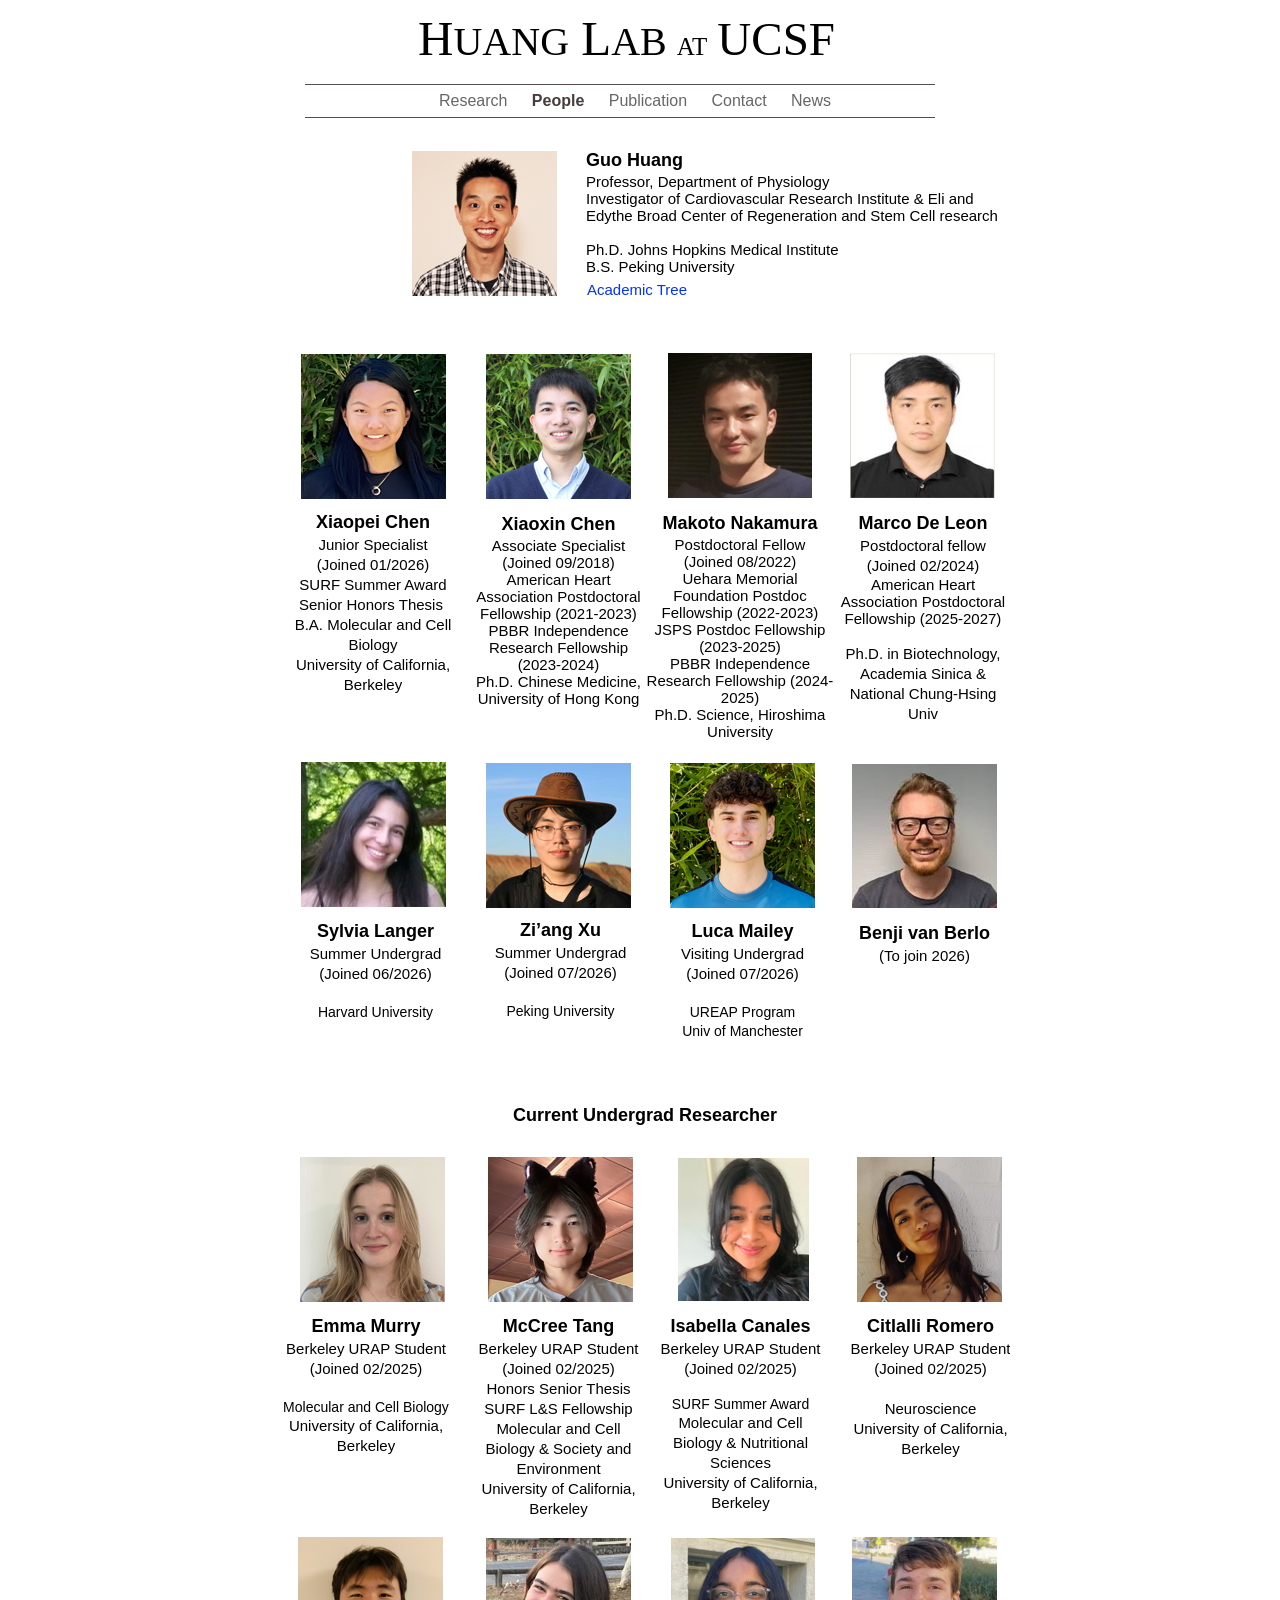
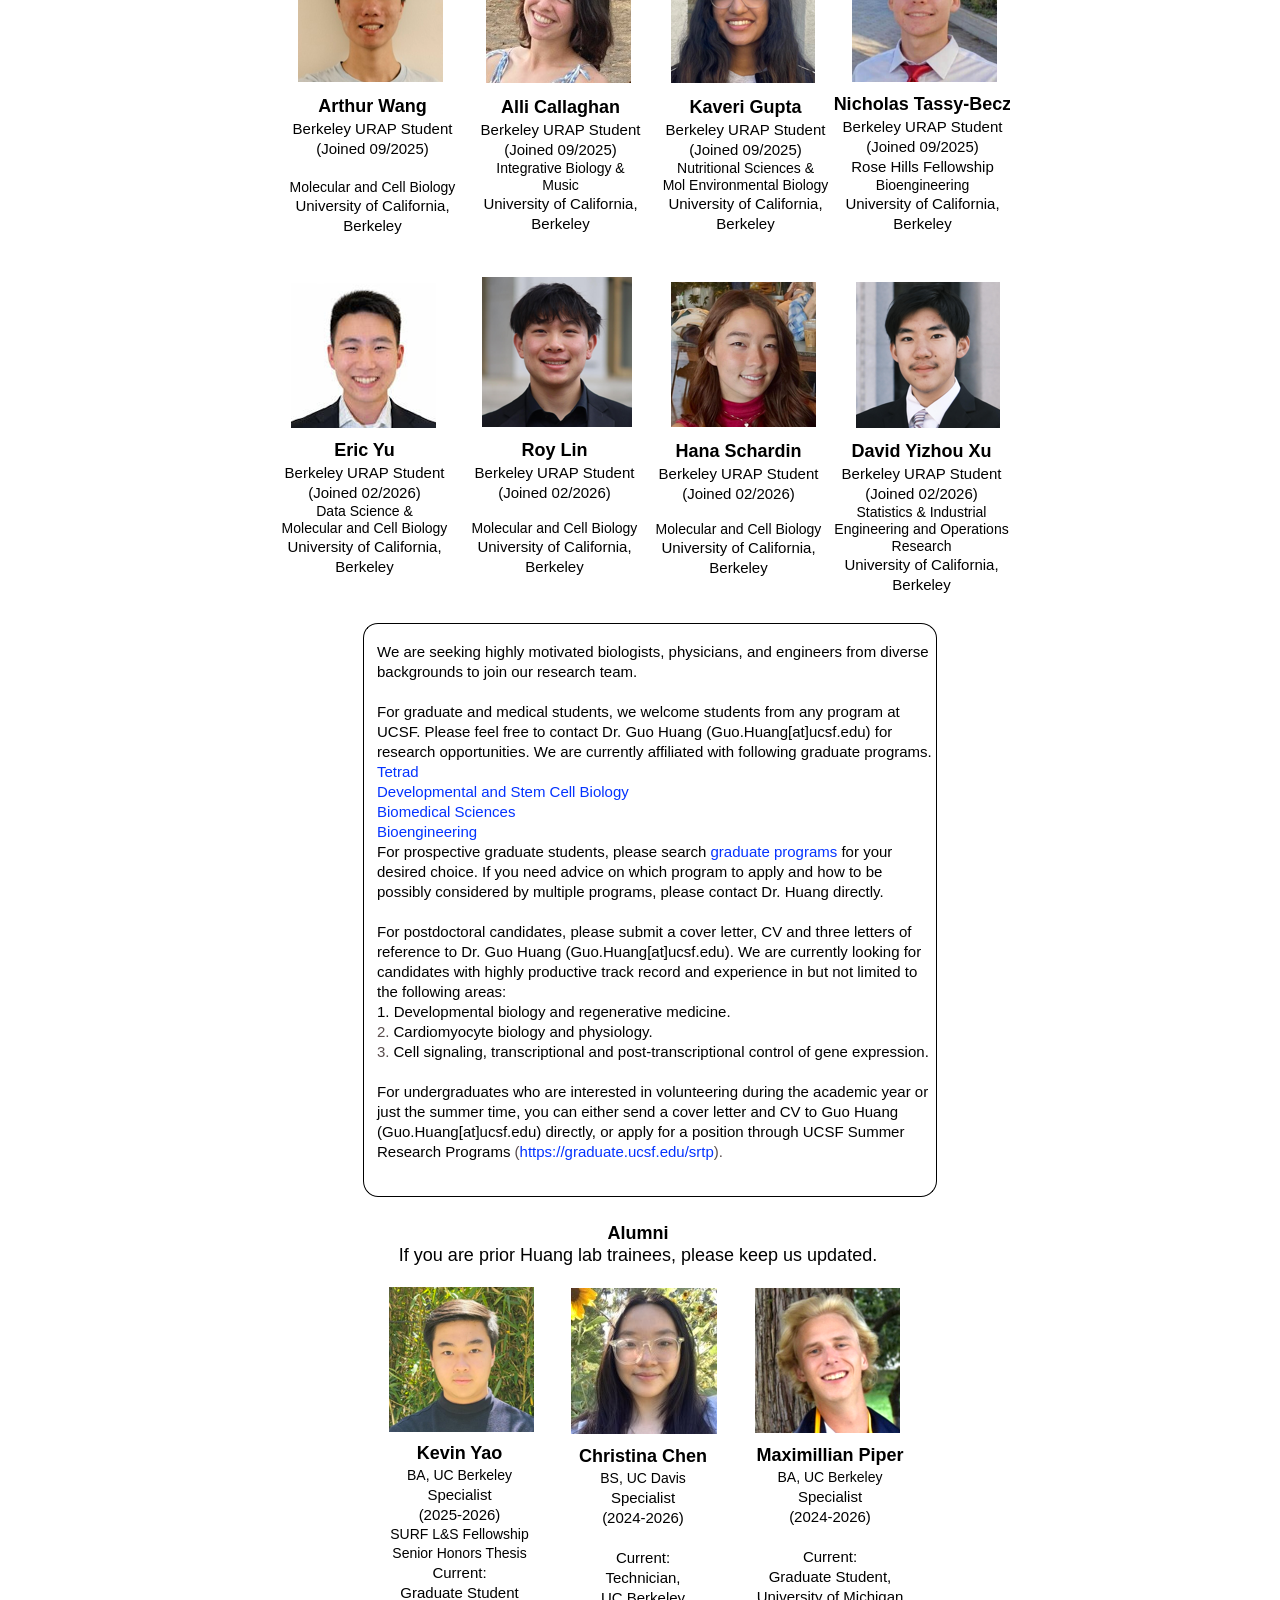
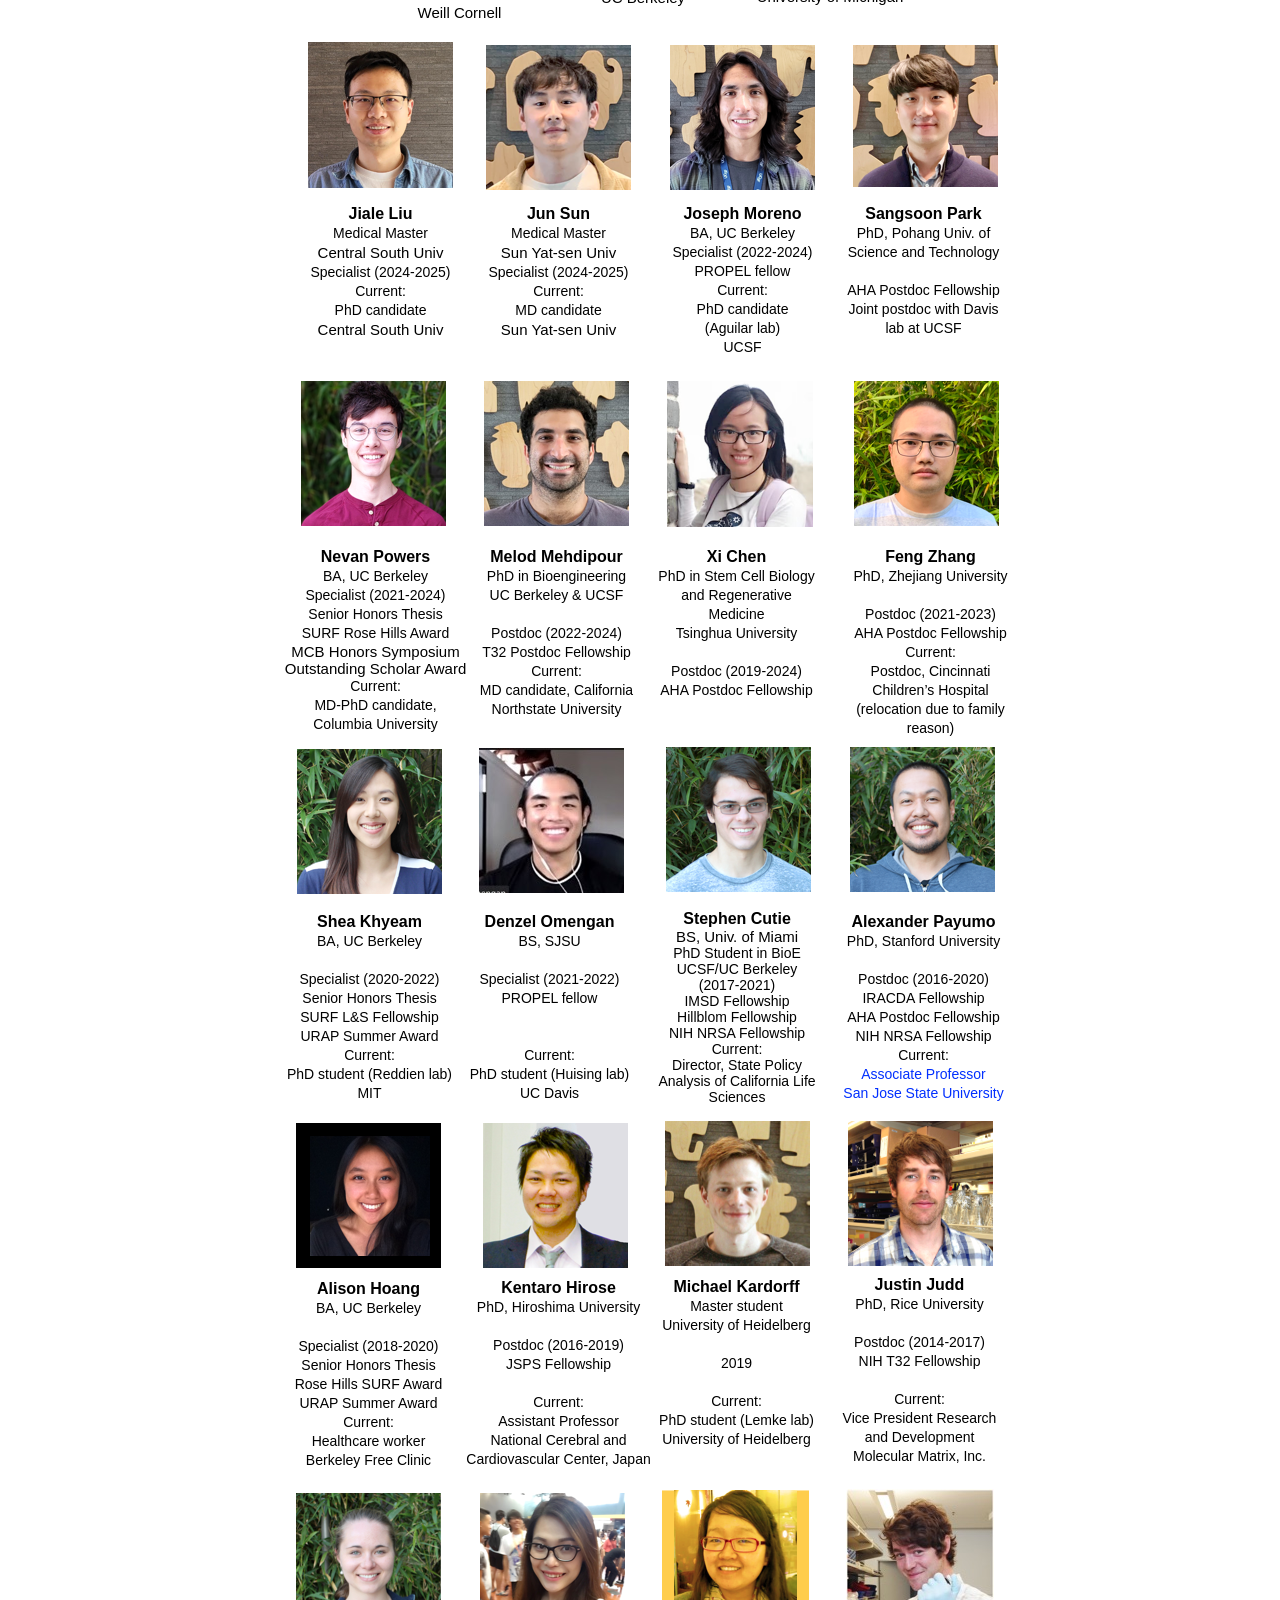
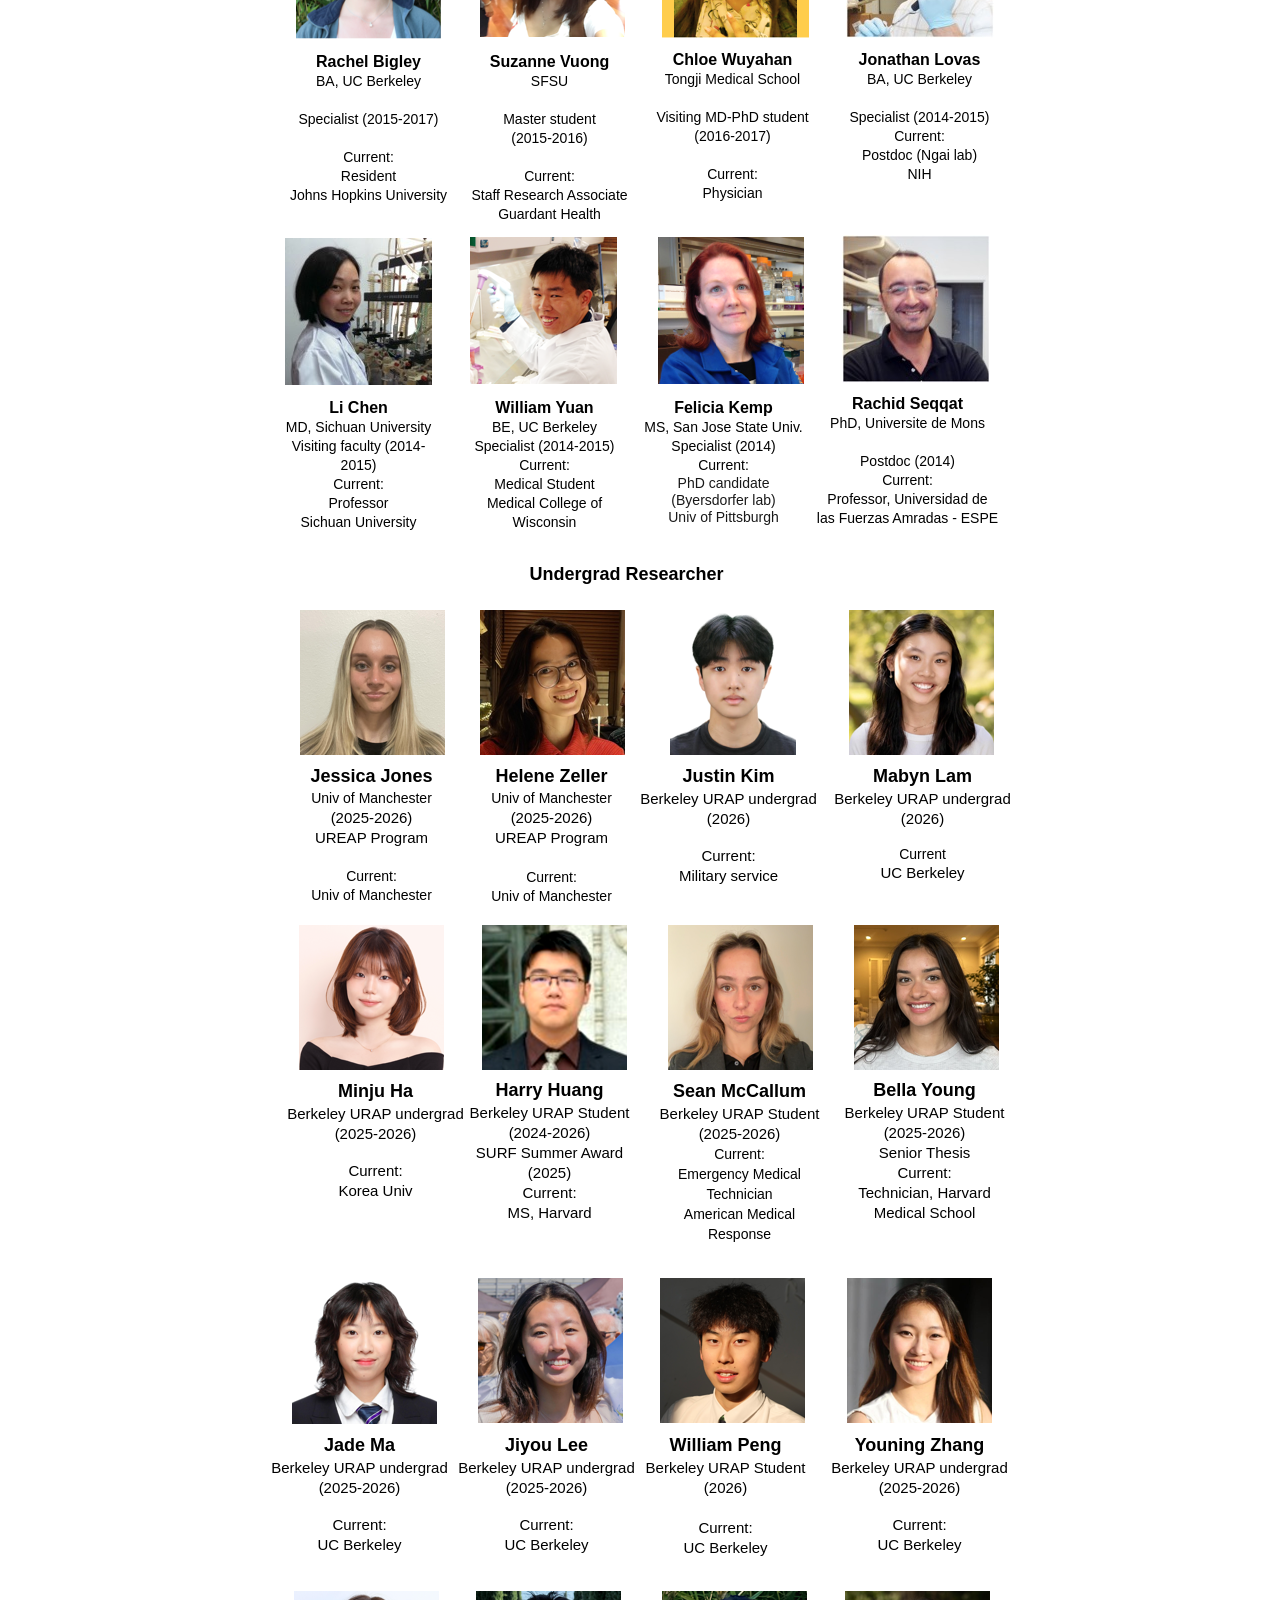
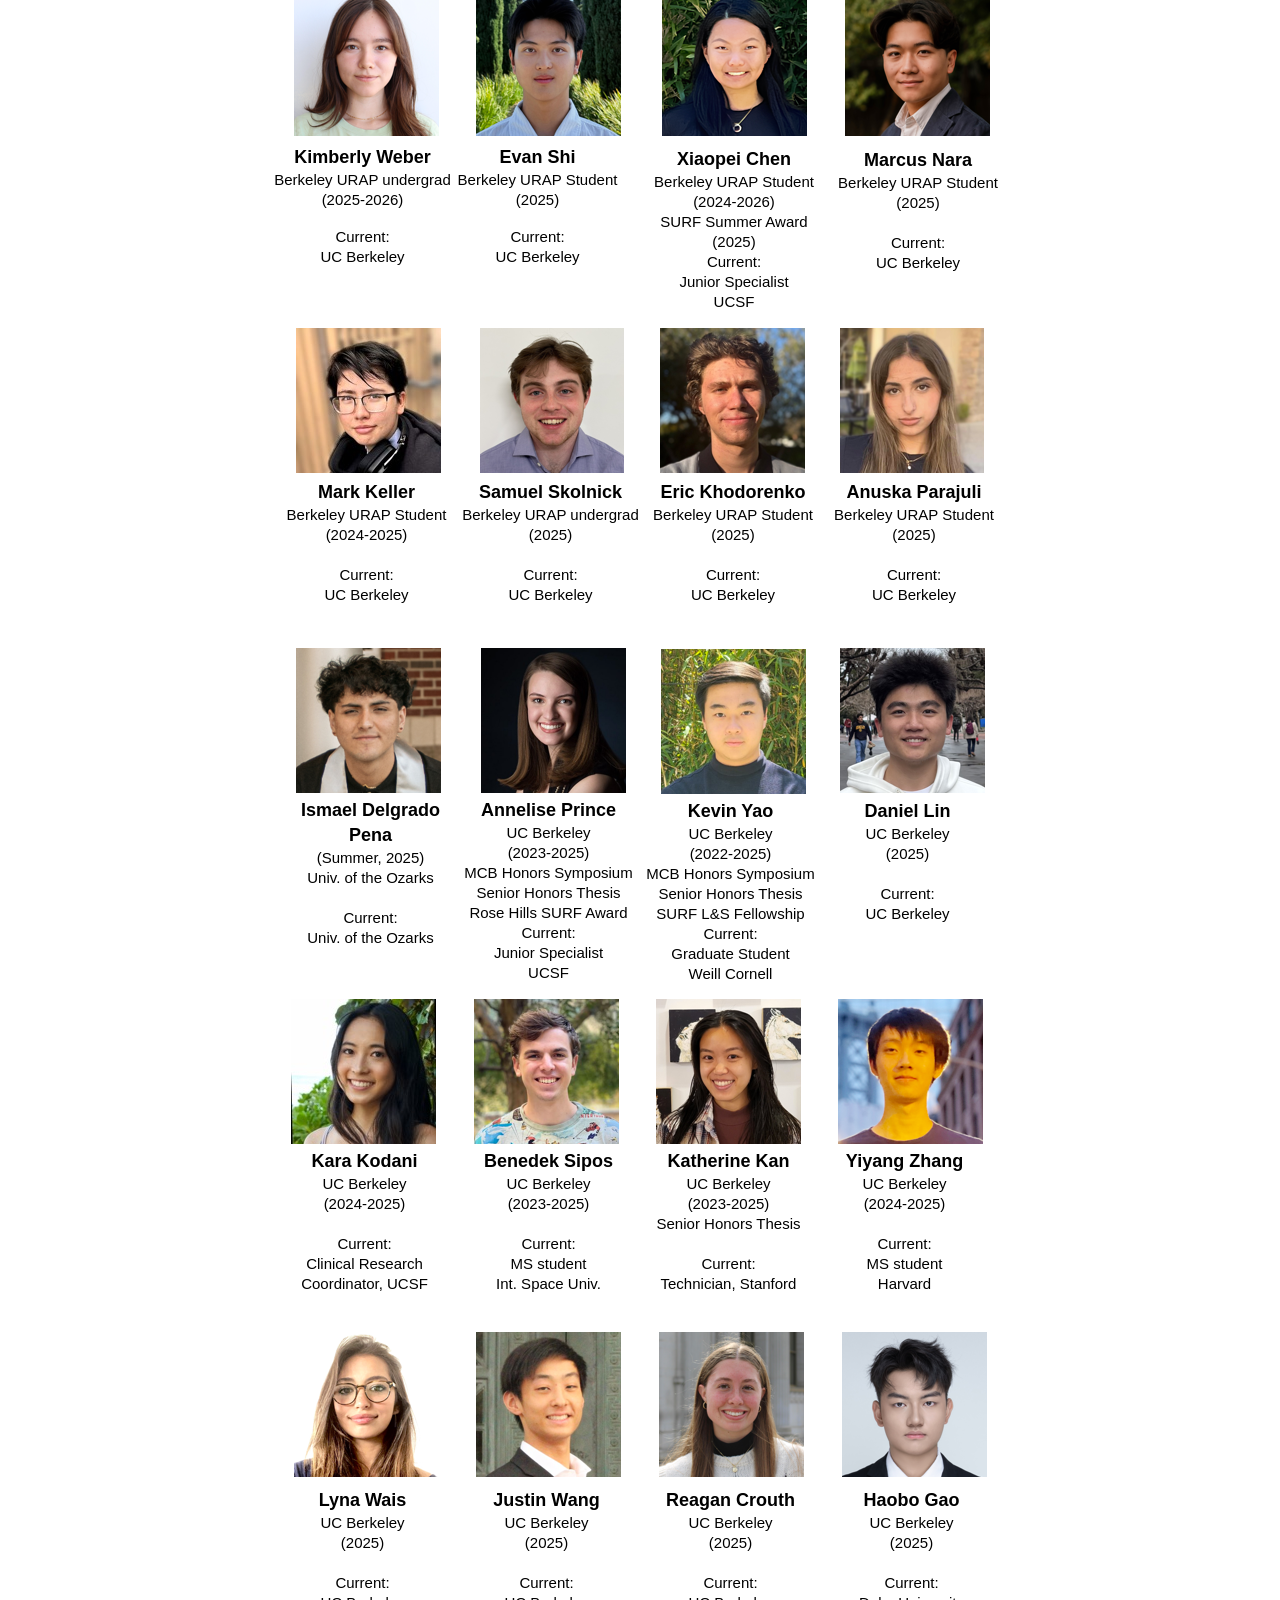
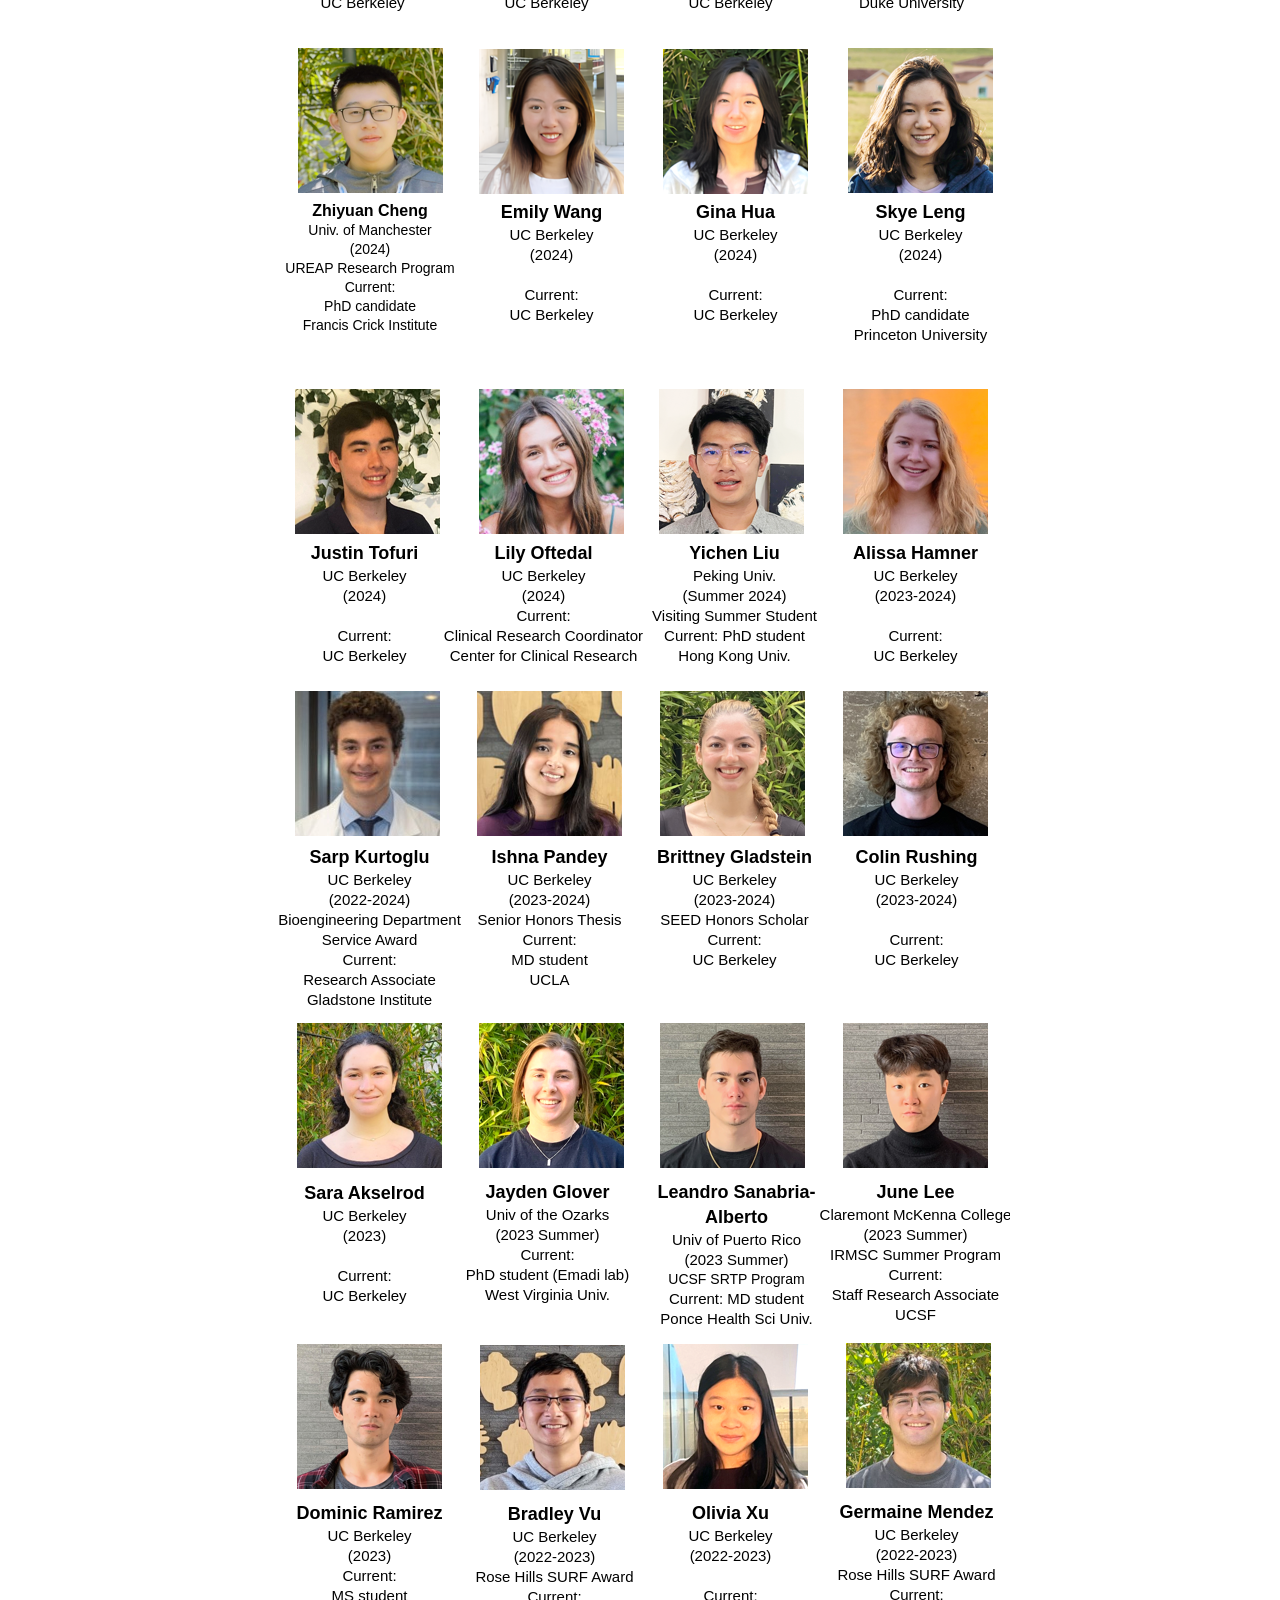
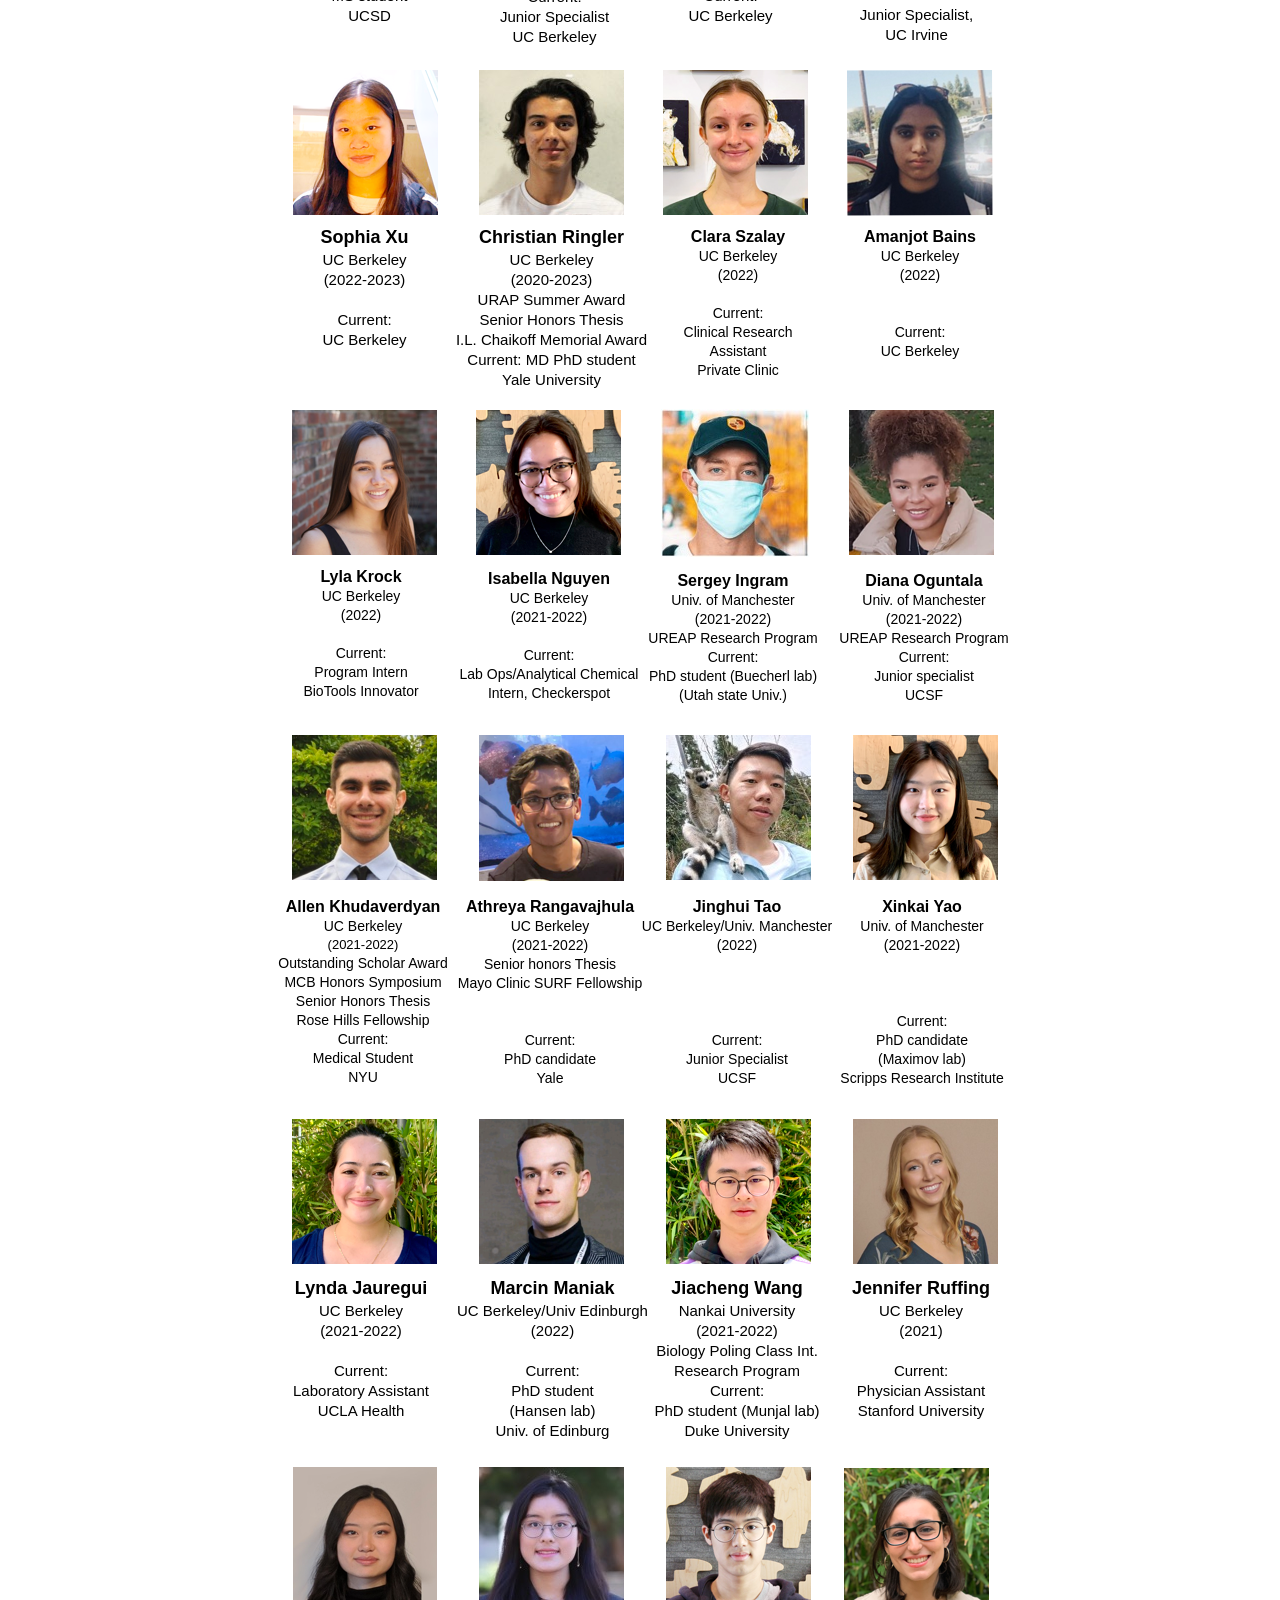
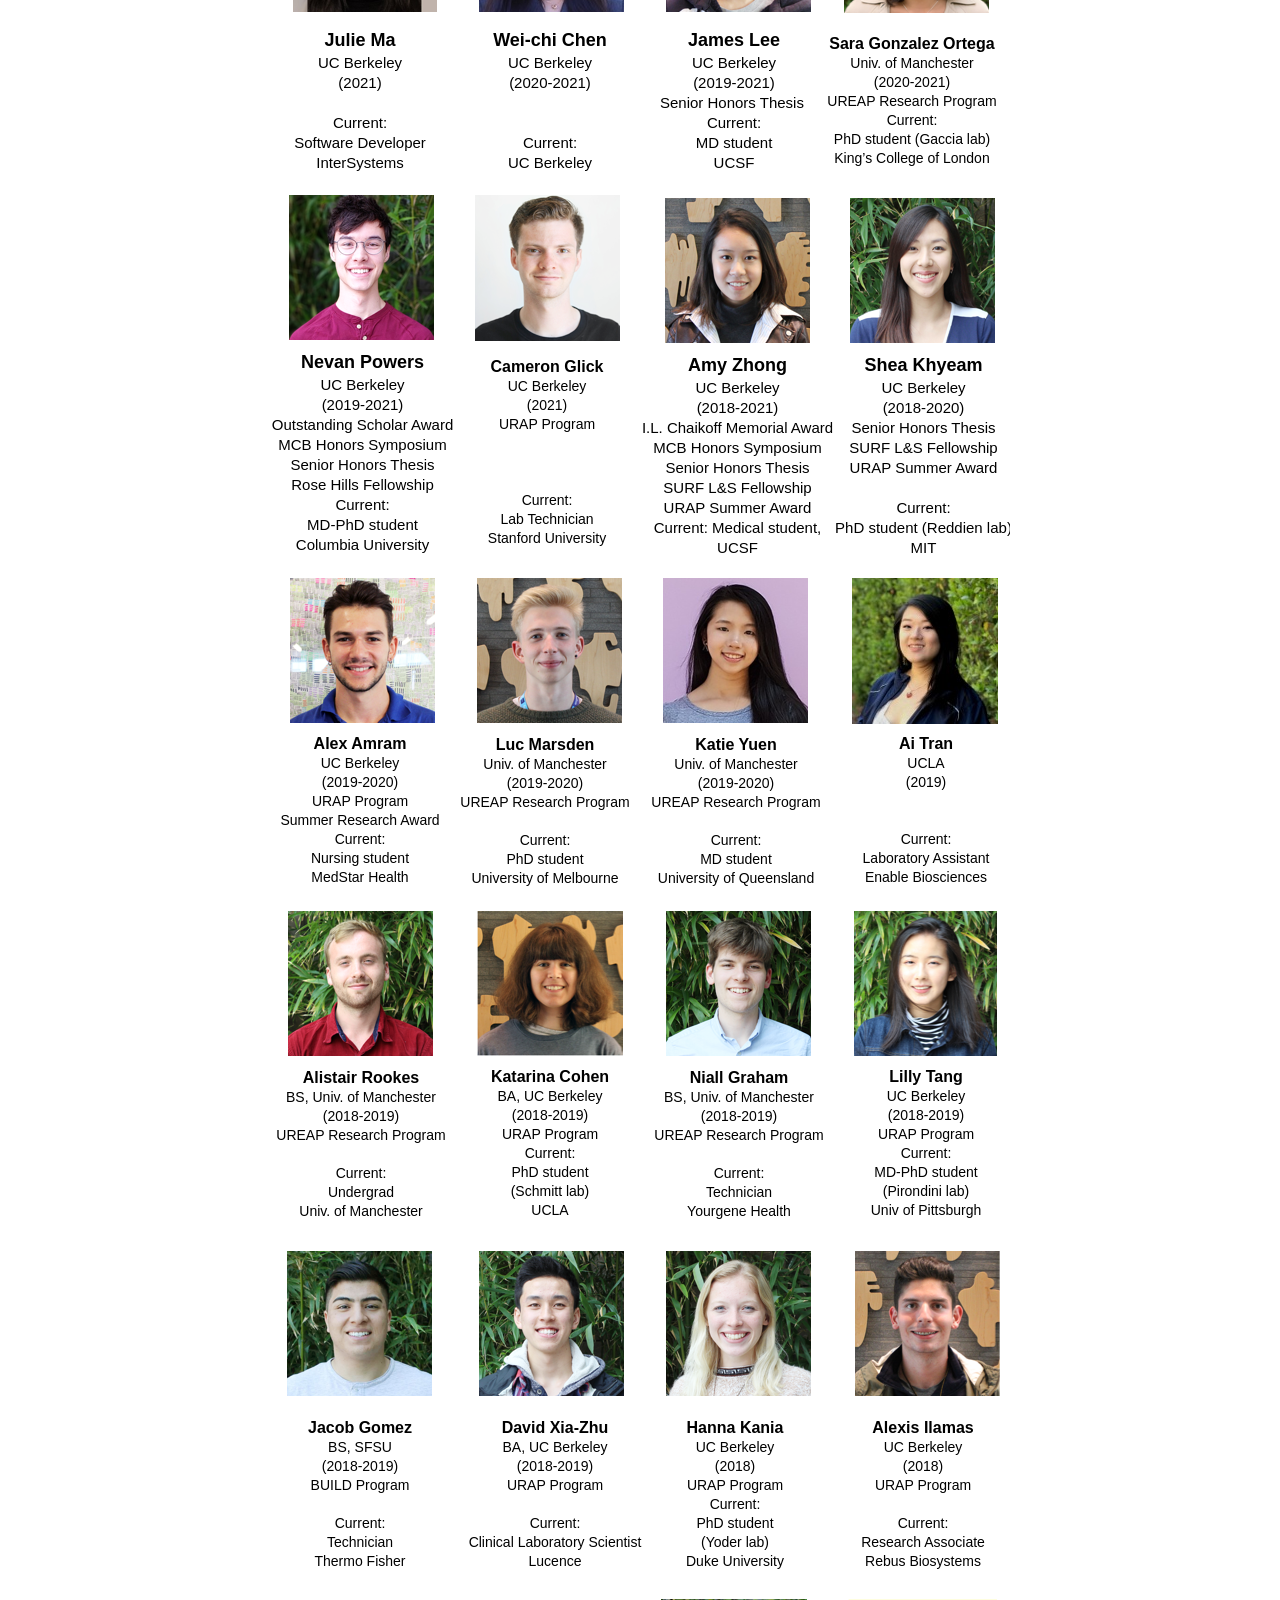
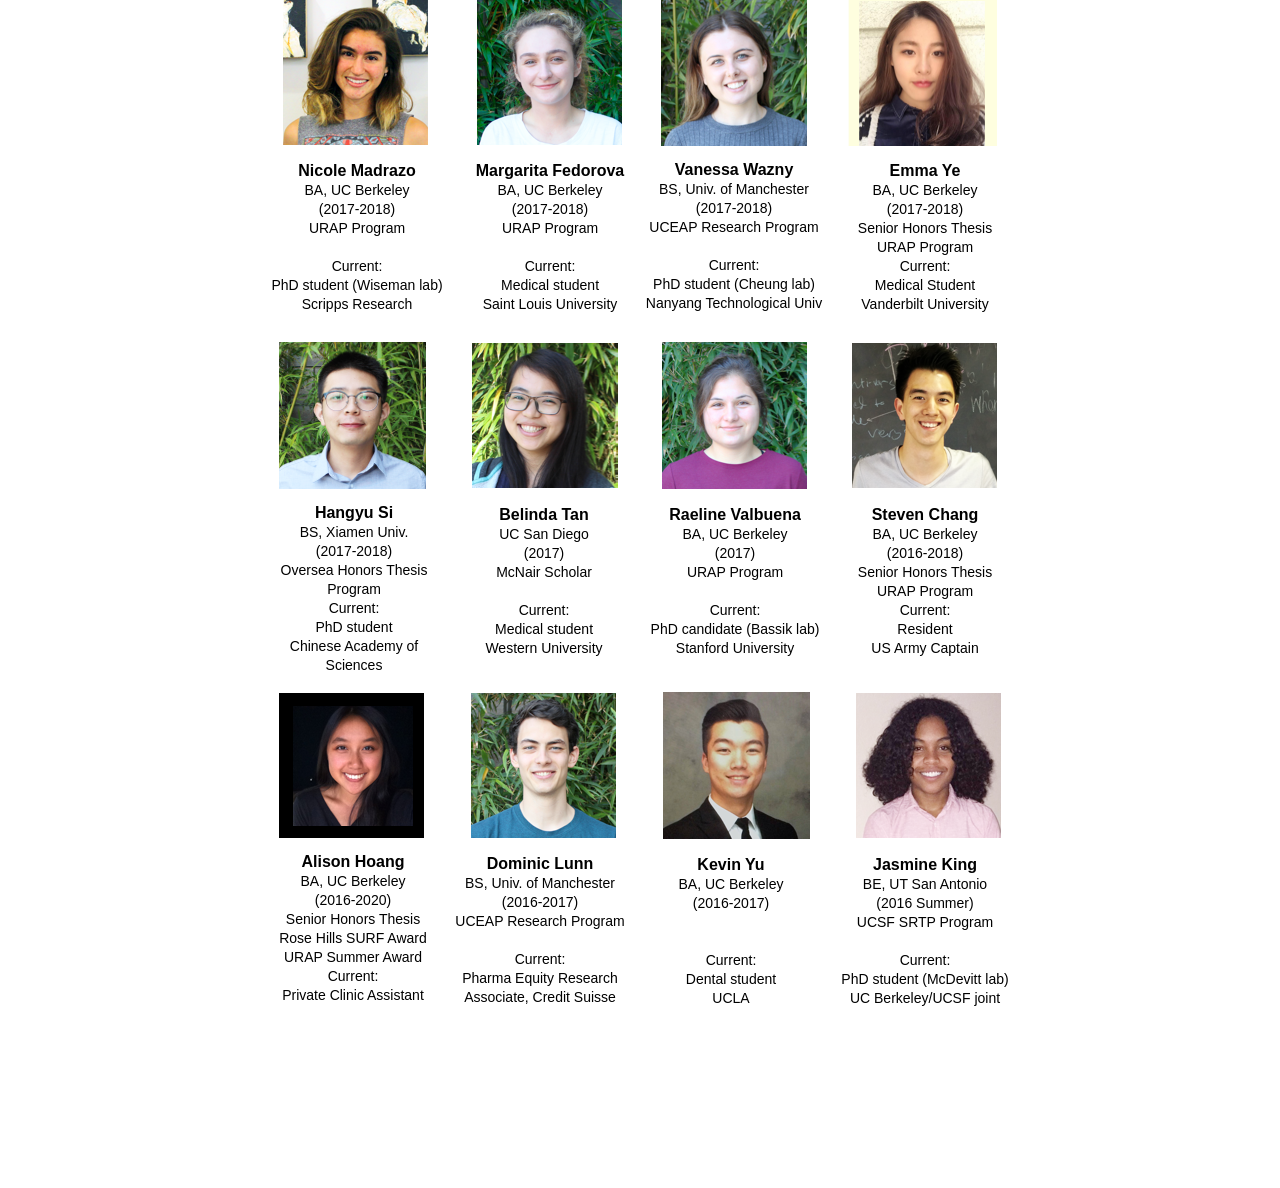
==== commit ee077df6: "website updates" ====
--- a/lab/People.html
+++ b/lab/People.html
@@ -6,7 +6,7 @@
   <head>
     <meta http-equiv="Content-Type" content="text/html; charset=UTF-8" />
     <meta name="Generator" content="iWeb 3.0.4" />
-    <meta name="iWeb-Build" content="local-build-20260519" />
+    <meta name="iWeb-Build" content="local-build-20260827" />
     <meta http-equiv="X-UA-Compatible" content="IE=EmulateIE7" />
     <meta name="viewport" content="width=740" />
     <title>People</title>
@@ -77,7 +77,7 @@
             <div class="text-content graphic_textbox_layout_style_default_External_429_154" style="padding: 0px; ">
               <div class="graphic_textbox_layout_style_default">
                 <p style="padding-top: 0pt; " class="paragraph_style_1">Guo Huang <span style="line-height: 20px; " class="style_3"><br /></span></p>
-                <p class="paragraph_style_2"><span style="line-height: 17px; " class="style_3">Associate Professor, Department of Physiology</span><br /></p>
+                <p class="paragraph_style_2"><span style="line-height: 17px; " class="style_3">Professor, Department of Physiology</span><br /></p>
                 <p class="paragraph_style_3">Investigator of Cardiovascular Research Institute &amp; Eli and Edythe Broad Center of Regeneration and Stem Cell research<br /></p>
                 <p class="paragraph_style_3"><br /></p>
                 <p class="paragraph_style_3">Ph.D. Johns Hopkins Medical Institute<br /></p>
@@ -106,7 +106,7 @@
           
 
 
-          <div id="id4" style="height: 237px; left: 96px; position: absolute; top: 775px; width: 177px; z-index: 1; " class="style_SkipStroke shape-with-text">
+          <div id="id4" style="height: 237px; left: 200px; position: absolute; top: 386px; width: 177px; z-index: 1; " class="style_SkipStroke shape-with-text">
             <div class="text-content graphic_textbox_layout_style_default_External_177_237" style="padding: 0px; ">
               <div class="graphic_textbox_layout_style_default">
                 <p style="padding-top: 0pt; " class="paragraph_style_4">Xiaoxin Chen<br /></p>
@@ -121,7 +121,7 @@
           
 
 
-          <div style="height: 145px; width: 145px;  height: 145px; left: 112px; position: absolute; top: 621px; width: 145px; z-index: 1; " class="tinyText stroke_0">
+          <div style="height: 145px; width: 145px;  height: 145px; left: 216px; position: absolute; top: 232px; width: 145px; z-index: 1; " class="tinyText stroke_0">
             <div style="position: relative; width: 145px; ">
               <img src="People_files/shapeimage_4.png" alt="" style="height: 145px; left: 0px; position: absolute; top: 0px; width: 145px; " />
             </div>
@@ -129,7 +129,7 @@
           
 
 
-          <div id="id5" style="height: 237px; left: 268px; position: absolute; top: 774px; width: 196px; z-index: 1; " class="style_SkipStroke shape-with-text">
+          <div id="id5" style="height: 237px; left: 372px; position: absolute; top: 385px; width: 196px; z-index: 1; " class="style_SkipStroke shape-with-text">
             <div class="text-content graphic_textbox_layout_style_default_External_196_237" style="padding: 0px; ">
               <div class="graphic_textbox_layout_style_default">
                 <p style="padding-top: 0pt; " class="paragraph_style_4">Makoto Nakamura<br /></p>
@@ -145,7 +145,7 @@
           
 
 
-          <div style="height: 145px; width: 144px;  height: 145px; left: 294px; position: absolute; top: 620px; width: 144px; z-index: 1; " class="tinyText stroke_0">
+          <div style="height: 145px; width: 144px;  height: 145px; left: 398px; position: absolute; top: 231px; width: 144px; z-index: 1; " class="tinyText stroke_0">
             <div style="position: relative; width: 144px; ">
               <img src="People_files/shapeimage_5.png" alt="" style="height: 145px; left: 0px; position: absolute; top: 0px; width: 144px; " />
             </div>
@@ -153,130 +153,131 @@
           
 
 
-          <div id="id6" style="height: 203px; left: 375px; position: absolute; top: 375px; width: 185px; z-index: 1; " class="style_SkipStroke shape-with-text">
-            <div class="text-content graphic_textbox_layout_style_default_External_185_203" style="padding: 0px; ">
+          <div id="id6" style="height: 191px; left: 97px; position: absolute; top: 2915px; width: 185px; z-index: 1; " class="style_SkipStroke shape-with-text">
+            <div class="text-content graphic_textbox_layout_style_default_External_185_191" style="padding: 0px; ">
               <div class="graphic_textbox_layout_style_default">
                 <p style="padding-top: 0pt; " class="paragraph_style_4">Kevin Yao<br /></p>
-                <p class="paragraph_style_7">Junior Specialist <br /></p>
-                <p class="paragraph_style_7">(Joined 07/2025)<br /></p>
+                <p class="paragraph_style_7"><span style="line-height: 19px; " class="style_4">BA, UC Berkeley</span><br /></p>
+                <p class="paragraph_style_8">Specialist <br /></p>
+                <p class="paragraph_style_8">(2025-2026)<br /></p>
+                <p class="paragraph_style_9">SURF L&amp;S Fellowship<br /></p>
+                <p class="paragraph_style_9">Senior Honors Thesis<br /></p>
+                <p class="paragraph_style_8">Current: <br /></p>
+                <p class="paragraph_style_8">Graduate Student<br /></p>
+                <p style="padding-bottom: 0pt; " class="paragraph_style_8">Weill Cornell</p>
+              </div>
+            </div>
+          </div>
+          
+
+
+          <div style="height: 145px; width: 145px;  height: 145px; left: 119px; position: absolute; top: 2765px; width: 145px; z-index: 1; " class="tinyText stroke_0">
+            <div style="position: relative; width: 145px; ">
+              <img src="People_files/shapeimage_6.png" alt="" style="height: 145px; left: 0px; position: absolute; top: 0px; width: 145px; " />
+            </div>
+          </div>
+          
+
+
+          <div id="id7" style="height: 215px; left: 196px; position: absolute; top: 1188px; width: 185px; z-index: 1; " class="style_SkipStroke shape-with-text">
+            <div class="text-content graphic_textbox_layout_style_default_External_185_215" style="padding: 0px; ">
+              <div class="graphic_textbox_layout_style_default">
+                <p style="padding-top: 0pt; " class="paragraph_style_4">McCree Tang<br /></p>
+                <p class="paragraph_style_8">Berkeley URAP Student<br /></p>
+                <p class="paragraph_style_8">(Joined 02/2025)<br /></p>
+                <p class="paragraph_style_8">Honors Senior Thesis<br /></p>
                 <p class="paragraph_style_8">SURF L&amp;S Fellowship<br /></p>
-                <p class="paragraph_style_8">Senior Honors Thesis<br /></p>
-                <p class="paragraph_style_9">B.A. Molecular and Cell Biology &amp; Computer Science<br /></p>
-                <p style="padding-bottom: 0pt; " class="paragraph_style_7">University of California, Berkeley</p>
-              </div>
-            </div>
-          </div>
-          
-
-
-          <div style="height: 145px; width: 145px;  height: 145px; left: 397px; position: absolute; top: 225px; width: 145px; z-index: 1; " class="tinyText stroke_0">
-            <div style="position: relative; width: 145px; ">
-              <img src="People_files/shapeimage_6.png" alt="" style="height: 145px; left: 0px; position: absolute; top: 0px; width: 145px; " />
-            </div>
-          </div>
-          
-
-
-          <div id="id7" style="height: 215px; left: 190px; position: absolute; top: 1574px; width: 185px; z-index: 1; " class="style_SkipStroke shape-with-text">
-            <div class="text-content graphic_textbox_layout_style_default_External_185_215" style="padding: 0px; ">
-              <div class="graphic_textbox_layout_style_default">
-                <p style="padding-top: 0pt; " class="paragraph_style_4">McCree Tang<br /></p>
-                <p class="paragraph_style_7">Berkeley URAP Student<br /></p>
-                <p class="paragraph_style_7">(Joined 02/2025)<br /></p>
-                <p class="paragraph_style_7">Honors Senior Thesis<br /></p>
-                <p class="paragraph_style_7">SURF L&amp;S Fellowship<br /></p>
-                <p class="paragraph_style_7">Molecular and Cell Biology &amp; Society and Environment<br /></p>
-                <p style="padding-bottom: 0pt; " class="paragraph_style_7">University of California, Berkeley</p>
-              </div>
-            </div>
-          </div>
-          
-
-
-          <div id="id8" style="height: 209px; left: 372px; position: absolute; top: 1567px; width: 185px; z-index: 1; " class="style_SkipStroke shape-with-text">
+                <p class="paragraph_style_8">Molecular and Cell Biology &amp; Society and Environment<br /></p>
+                <p style="padding-bottom: 0pt; " class="paragraph_style_8">University of California, Berkeley</p>
+              </div>
+            </div>
+          </div>
+          
+
+
+          <div id="id8" style="height: 209px; left: 378px; position: absolute; top: 1188px; width: 185px; z-index: 1; " class="style_SkipStroke shape-with-text">
             <div class="text-content graphic_textbox_layout_style_default_External_185_209" style="padding: 0px; ">
               <div class="graphic_textbox_layout_style_default">
                 <p style="padding-top: 0pt; " class="paragraph_style_4">Isabella Canales<br /></p>
-                <p class="paragraph_style_7">Berkeley URAP Student<br /></p>
-                <p class="paragraph_style_7">(Joined 02/2025)<br /></p>
-                <p class="paragraph_style_9"><br /></p>
-                <p class="paragraph_style_9">SURF Summer Award<br /></p>
-                <p class="paragraph_style_7">Molecular and Cell Biology &amp; Nutritional Sciences<br /></p>
-                <p style="padding-bottom: 0pt; " class="paragraph_style_7">University of California, Berkeley</p>
-              </div>
-            </div>
-          </div>
-          
-
-
-          <div style="height: 145px; width: 145px;  height: 145px; left: 476px; position: absolute; top: 620px; width: 145px; z-index: 1; " class="tinyText style_SkipStroke_1 stroke_0">
+                <p class="paragraph_style_8">Berkeley URAP Student<br /></p>
+                <p class="paragraph_style_8">(Joined 02/2025)<br /></p>
+                <p class="paragraph_style_10"><br /></p>
+                <p class="paragraph_style_10">SURF Summer Award<br /></p>
+                <p class="paragraph_style_8">Molecular and Cell Biology &amp; Nutritional Sciences<br /></p>
+                <p style="padding-bottom: 0pt; " class="paragraph_style_8">University of California, Berkeley</p>
+              </div>
+            </div>
+          </div>
+          
+
+
+          <div style="height: 145px; width: 145px;  height: 145px; left: 580px; position: absolute; top: 231px; width: 145px; z-index: 1; " class="tinyText style_SkipStroke_1 stroke_0">
             <img src="People_files/droppedImage.jpg" alt="" style="border: none; height: 145px; width: 145px; " />
           </div>
           
 
 
-          <div id="id9" style="height: 222px; left: 459px; position: absolute; top: 774px; width: 180px; z-index: 1; " class="style_SkipStroke shape-with-text">
+          <div id="id9" style="height: 222px; left: 563px; position: absolute; top: 385px; width: 180px; z-index: 1; " class="style_SkipStroke shape-with-text">
             <div class="text-content graphic_textbox_layout_style_default_External_180_222" style="padding: 0px; ">
               <div class="graphic_textbox_layout_style_default">
                 <p style="padding-top: 0pt; " class="paragraph_style_4">Marco De Leon<br /></p>
-                <p class="paragraph_style_7">Postdoctoral fellow<br /></p>
-                <p class="paragraph_style_7">(Joined 02/2024)<br /></p>
+                <p class="paragraph_style_8">Postdoctoral fellow<br /></p>
+                <p class="paragraph_style_8">(Joined 02/2024)<br /></p>
                 <p class="paragraph_style_5">American Heart Association Postdoctoral Fellowship (2025-2027)<br /></p>
-                <p class="paragraph_style_9"><br /></p>
-                <p class="paragraph_style_7">Ph.D. in Biotechnology,<br /></p>
-                <p style="padding-bottom: 0pt; " class="paragraph_style_7">Academia Sinica &amp; National Chung-Hsing Univ</p>
-              </div>
-            </div>
-          </div>
-          
-
-
-          <div id="id10" style="height: 171px; left: 0px; position: absolute; top: 1571px; width: 180px; z-index: 1; " class="style_SkipStroke shape-with-text">
+                <p class="paragraph_style_10"><br /></p>
+                <p class="paragraph_style_8">Ph.D. in Biotechnology,<br /></p>
+                <p style="padding-bottom: 0pt; " class="paragraph_style_8">Academia Sinica &amp; National Chung-Hsing Univ</p>
+              </div>
+            </div>
+          </div>
+          
+
+
+          <div id="id10" style="height: 171px; left: 6px; position: absolute; top: 1188px; width: 180px; z-index: 1; " class="style_SkipStroke shape-with-text">
             <div class="text-content graphic_textbox_layout_style_default_External_180_171" style="padding: 0px; ">
               <div class="graphic_textbox_layout_style_default">
                 <p style="padding-top: 0pt; " class="paragraph_style_4">Emma Murry<br /></p>
-                <p class="paragraph_style_7">Berkeley URAP Student<br /></p>
-                <p class="paragraph_style_7">(Joined 02/2025)<br /></p>
-                <p class="paragraph_style_7"><br /></p>
-                <p class="paragraph_style_9">Molecular and Cell Biology<br /></p>
-                <p style="padding-bottom: 0pt; " class="paragraph_style_7">University of California, Berkeley</p>
-              </div>
-            </div>
-          </div>
-          
-
-
-          <div id="id11" style="height: 175px; left: 562px; position: absolute; top: 1569px; width: 185px; z-index: 1; " class="style_SkipStroke shape-with-text">
+                <p class="paragraph_style_8">Berkeley URAP Student<br /></p>
+                <p class="paragraph_style_8">(Joined 02/2025)<br /></p>
+                <p class="paragraph_style_8"><br /></p>
+                <p class="paragraph_style_10">Molecular and Cell Biology<br /></p>
+                <p style="padding-bottom: 0pt; " class="paragraph_style_8">University of California, Berkeley</p>
+              </div>
+            </div>
+          </div>
+          
+
+
+          <div id="id11" style="height: 175px; left: 568px; position: absolute; top: 1188px; width: 185px; z-index: 1; " class="style_SkipStroke shape-with-text">
             <div class="text-content graphic_textbox_layout_style_default_External_185_175" style="padding: 0px; ">
               <div class="graphic_textbox_layout_style_default">
                 <p style="padding-top: 0pt; " class="paragraph_style_4">Citlalli Romero<br /></p>
-                <p class="paragraph_style_7">Berkeley URAP Student<br /></p>
-                <p class="paragraph_style_7">(Joined 02/2025)<br /></p>
-                <p class="paragraph_style_7"><br /></p>
-                <p class="paragraph_style_7">Neuroscience<br /></p>
-                <p style="padding-bottom: 0pt; " class="paragraph_style_7">University of California, Berkeley</p>
-              </div>
-            </div>
-          </div>
-          
-
-
-          <div id="id12" style="height: 175px; left: 186px; position: absolute; top: 1947px; width: 185px; z-index: 1; " class="style_SkipStroke shape-with-text">
+                <p class="paragraph_style_8">Berkeley URAP Student<br /></p>
+                <p class="paragraph_style_8">(Joined 02/2025)<br /></p>
+                <p class="paragraph_style_8"><br /></p>
+                <p class="paragraph_style_8">Neuroscience<br /></p>
+                <p style="padding-bottom: 0pt; " class="paragraph_style_8">University of California, Berkeley</p>
+              </div>
+            </div>
+          </div>
+          
+
+
+          <div id="id12" style="height: 175px; left: 187px; position: absolute; top: 5752px; width: 185px; z-index: 1; " class="style_SkipStroke shape-with-text">
             <div class="text-content graphic_textbox_layout_style_default_External_185_175" style="padding: 0px; ">
               <div class="graphic_textbox_layout_style_default">
                 <p style="padding-top: 0pt; " class="paragraph_style_4">Harry Huang<br /></p>
-                <p class="paragraph_style_7">Berkeley URAP Student<br /></p>
-                <p class="paragraph_style_7">(Joined 09/2024)<br /></p>
-                <p class="paragraph_style_7">SURF Summer Award (2025)<br /></p>
-                <p class="paragraph_style_7">Computer Science<br /></p>
-                <p style="padding-bottom: 0pt; " class="paragraph_style_7">University of California, Berkeley</p>
-              </div>
-            </div>
-          </div>
-          
-
-
-          <div style="height: 145px; width: 145px;  height: 145px; left: 211px; position: absolute; top: 1798px; width: 145px; z-index: 1; " class="tinyText stroke_0">
+                <p class="paragraph_style_8">Berkeley URAP Student<br /></p>
+                <p class="paragraph_style_8">(2024-2026)<br /></p>
+                <p class="paragraph_style_8">SURF Summer Award (2025)<br /></p>
+                <p style="padding-bottom: 0pt; " class="paragraph_style_8">Current:<br />MS, Harvard</p>
+              </div>
+            </div>
+          </div>
+          
+
+
+          <div style="height: 145px; width: 145px;  height: 145px; left: 212px; position: absolute; top: 5603px; width: 145px; z-index: 1; " class="tinyText stroke_0">
             <div style="position: relative; width: 145px; ">
               <img src="People_files/shapeimage_7.png" alt="" style="height: 145px; left: 0px; position: absolute; top: 0px; width: 145px; " />
             </div>
@@ -284,22 +285,22 @@
           
 
 
-          <div id="id13" style="height: 175px; left: 561px; position: absolute; top: 1947px; width: 185px; z-index: 1; " class="style_SkipStroke shape-with-text">
+          <div id="id13" style="height: 175px; left: 562px; position: absolute; top: 5752px; width: 185px; z-index: 1; " class="style_SkipStroke shape-with-text">
             <div class="text-content graphic_textbox_layout_style_default_External_185_175" style="padding: 0px; ">
               <div class="graphic_textbox_layout_style_default">
                 <p style="padding-top: 0pt; " class="paragraph_style_4">Bella Young<br /></p>
-                <p class="paragraph_style_7">Berkeley URAP Student<br /></p>
-                <p class="paragraph_style_7">(Joined 02/2025)<br /></p>
-                <p class="paragraph_style_7">Senior Thesis<br /></p>
-                <p class="paragraph_style_7">Genetics and Plant Biology<br /></p>
-                <p style="padding-bottom: 0pt; " class="paragraph_style_7">University of California, Berkeley</p>
-              </div>
-            </div>
-          </div>
-          
-
-
-          <div style="height: 145px; width: 145px;  height: 145px; left: 579px; position: absolute; top: 224px; width: 145px; z-index: 1; " class="tinyText stroke_0">
+                <p class="paragraph_style_8">Berkeley URAP Student<br /></p>
+                <p class="paragraph_style_8">(2025-2026)<br /></p>
+                <p class="paragraph_style_8">Senior Thesis<br /></p>
+                <p class="paragraph_style_8">Current:<br /></p>
+                <p style="padding-bottom: 0pt; " class="paragraph_style_8">Technician, Harvard Medical School </p>
+              </div>
+            </div>
+          </div>
+          
+
+
+          <div style="height: 145px; width: 145px;  height: 145px; left: 31px; position: absolute; top: 232px; width: 145px; z-index: 1; " class="tinyText stroke_0">
             <div style="position: relative; width: 145px; ">
               <img src="People_files/shapeimage_8.png" alt="" style="height: 145px; left: 0px; position: absolute; top: 0px; width: 145px; " />
             </div>
@@ -307,52 +308,56 @@
           
 
 
-          <div id="id14" style="height: 195px; left: 554px; position: absolute; top: 376px; width: 194px; z-index: 1; " class="style_SkipStroke shape-with-text">
+          <div id="id14" style="height: 195px; left: 6px; position: absolute; top: 384px; width: 194px; z-index: 1; " class="style_SkipStroke shape-with-text">
             <div class="text-content graphic_textbox_layout_style_default_External_194_195" style="padding: 0px; ">
               <div class="graphic_textbox_layout_style_default">
                 <p style="padding-top: 0pt; " class="paragraph_style_4">Xiaopei Chen<br /></p>
-                <p class="paragraph_style_7">Junior Specialist<br /></p>
-                <p class="paragraph_style_7">(Joined 01/2026)<br /></p>
-                <p class="paragraph_style_7">SURF Summer Award<br /></p>
-                <p class="paragraph_style_7">Senior Honors Thesis  <br /></p>
-                <p class="paragraph_style_7">B.A. Molecular and Cell Biology<br /></p>
-                <p style="padding-bottom: 0pt; " class="paragraph_style_7">University of California, Berkeley</p>
-              </div>
-            </div>
-          </div>
-          
-
-
-          <div id="id15" style="height: 175px; left: 5px; position: absolute; top: 377px; width: 194px; z-index: 1; " class="style_SkipStroke shape-with-text">
+                <p class="paragraph_style_8">Junior Specialist<br /></p>
+                <p class="paragraph_style_8">(Joined 01/2026)<br /></p>
+                <p class="paragraph_style_8">SURF Summer Award<br /></p>
+                <p class="paragraph_style_8">Senior Honors Thesis  <br /></p>
+                <p class="paragraph_style_8">B.A. Molecular and Cell Biology<br /></p>
+                <p style="padding-bottom: 0pt; " class="paragraph_style_8">University of California, Berkeley</p>
+              </div>
+            </div>
+          </div>
+          
+
+
+          <div id="id15" style="height: 175px; left: 276px; position: absolute; top: 2918px; width: 194px; z-index: 1; " class="style_SkipStroke shape-with-text">
             <div class="text-content graphic_textbox_layout_style_default_External_194_175" style="padding: 0px; ">
               <div class="graphic_textbox_layout_style_default">
                 <p style="padding-top: 0pt; " class="paragraph_style_4">Christina Chen<br /></p>
-                <p class="paragraph_style_7">Junior Specialist<br /></p>
-                <p class="paragraph_style_7">(Joined 11/2024)<br /></p>
-                <p class="paragraph_style_7"><br /></p>
-                <p class="paragraph_style_7">BS, Biological Sciences<br /></p>
-                <p style="padding-bottom: 0pt; " class="paragraph_style_7">University of California, Davis</p>
-              </div>
-            </div>
-          </div>
-          
-
-
-          <div id="id16" style="height: 175px; left: 192px; position: absolute; top: 376px; width: 194px; z-index: 1; " class="style_SkipStroke shape-with-text">
+                <p class="paragraph_style_7"><span style="line-height: 19px; " class="style_4">BS, UC Davis</span><br /></p>
+                <p class="paragraph_style_8">Specialist<br /></p>
+                <p class="paragraph_style_8">(2024-2026)<br /></p>
+                <p class="paragraph_style_8"><br /></p>
+                <p class="paragraph_style_8">Current:<br /></p>
+                <p class="paragraph_style_8">Technician, <br /></p>
+                <p style="padding-bottom: 0pt; " class="paragraph_style_8">UC Berkeley</p>
+              </div>
+            </div>
+          </div>
+          
+
+
+          <div id="id16" style="height: 175px; left: 463px; position: absolute; top: 2917px; width: 194px; z-index: 1; " class="style_SkipStroke shape-with-text">
             <div class="text-content graphic_textbox_layout_style_default_External_194_175" style="padding: 0px; ">
               <div class="graphic_textbox_layout_style_default">
                 <p style="padding-top: 0pt; " class="paragraph_style_4">Maximillian Piper <br /></p>
-                <p class="paragraph_style_7">Junior Specialist<br /></p>
-                <p class="paragraph_style_7">(Joined 11/2024)<br /></p>
-                <p class="paragraph_style_7">BS, Molecular Environmental Biology<br /></p>
-                <p style="padding-bottom: 0pt; " class="paragraph_style_7">University of California, Berkeley</p>
-              </div>
-            </div>
-          </div>
-          
-
-
-          <div style="height: 574px; width: 574px;  height: 573px; left: 86px; position: absolute; top: 3422px; width: 573px; z-index: 1; " class="tinyText">
+                <p class="paragraph_style_7"><span style="line-height: 19px; " class="style_4">BA, UC Berkeley</span><br /></p>
+                <p class="paragraph_style_8">Specialist<br /></p>
+                <p class="paragraph_style_8">(2024-2026)<br /></p>
+                <p class="paragraph_style_8"><br />Current:<br /></p>
+                <p class="paragraph_style_8">Graduate Student,<br /></p>
+                <p style="padding-bottom: 0pt; " class="paragraph_style_8">University of Michigan</p>
+              </div>
+            </div>
+          </div>
+          
+
+
+          <div style="height: 574px; width: 574px;  height: 573px; left: 93px; position: absolute; top: 2101px; width: 573px; z-index: 1; " class="tinyText">
             <div style="position: relative; width: 573px; ">
               <img src="People_files/shapeimage_9.png" alt="" style="height: 574px; left: 0px; position: absolute; top: 0px; width: 574px; " />
             </div>
@@ -360,43 +365,43 @@
           
 
 
-          <div id="id17" style="height: 543px; left: 96px; position: absolute; top: 3437px; width: 569px; z-index: 1; " class="style_SkipStroke shape-with-text">
+          <div id="id17" style="height: 543px; left: 103px; position: absolute; top: 2116px; width: 569px; z-index: 1; " class="style_SkipStroke shape-with-text">
             <div class="text-content graphic_textbox_layout_style_default_External_569_543" style="padding: 0px; ">
               <div class="graphic_textbox_layout_style_default">
-                <p style="padding-top: 0pt; " class="paragraph_style_10">We are seeking highly motivated biologists, physicians, and engineers from diverse backgrounds to join our research team. <br /></p>
-                <p class="paragraph_style_10"><br /></p>
-                <p class="paragraph_style_10">For graduate and medical students, we welcome students from any program at UCSF. Please feel free to contact Dr. Guo Huang (Guo.Huang[at]ucsf.edu) for research opportunities. We are currently affiliated with following graduate programs.<br /></p>
+                <p style="padding-top: 0pt; " class="paragraph_style_11">We are seeking highly motivated biologists, physicians, and engineers from diverse backgrounds to join our research team. <br /></p>
+                <p class="paragraph_style_11"><br /></p>
+                <p class="paragraph_style_11">For graduate and medical students, we welcome students from any program at UCSF. Please feel free to contact Dr. Guo Huang (Guo.Huang[at]ucsf.edu) for research opportunities. We are currently affiliated with following graduate programs.<br /></p>
                 <p class="Body"><a onclick="window.open(this.href); return false;" title="http://tetrad.ucsf.edu/" href="http://tetrad.ucsf.edu/" onkeypress="window.open(this.href); return false;">Tetrad</a><br /></p>
                 <p class="Body"><a onclick="window.open(this.href); return false;" title="http://dscb.ucsf.edu/" href="http://dscb.ucsf.edu/" onkeypress="window.open(this.href); return false;">Developmental and Stem Cell Biology</a><br /></p>
                 <p class="Body"><a onclick="window.open(this.href); return false;" title="http://bms.ucsf.edu/" href="http://bms.ucsf.edu/" onkeypress="window.open(this.href); return false;">Biomedical Sciences</a><br /></p>
                 <p class="Body"><a onclick="window.open(this.href); return false;" title="http://bioegrad.berkeley.edu/" href="http://bioegrad.berkeley.edu/" onkeypress="window.open(this.href); return false;">Bioengineering</a> <br /></p>
-                <p class="Body"><span class="style_4">For prospective graduate students, please search</span> <a onclick="window.open(this.href); return false;" title="https://graduate.ucsf.edu/list-programs" href="https://graduate.ucsf.edu/list-programs" onkeypress="window.open(this.href); return false;">graduate programs</a> <span class="style_4">for your desired choice. If you need advice on which program to apply and how to be possibly considered by multiple programs, please contact Dr. Huang directly.<br /></span></p>
-                <p class="Body"><span class="style_4"><br /></span></p>
-                <p class="Body"><span class="style_4">For postdoctoral candidates, please submit a cover letter, CV and three letters of reference to Dr. Guo Huang (Guo.Huang[at]ucsf.edu). We are currently looking for candidates with highly productive track record and experience in but not limited to the following areas: <br /></span></p>
-                <p class="Body"><span class="style_4">1. Developmental biology and regenerative medicine. <br /></span></p>
+                <p class="Body"><span class="style_5">For prospective graduate students, please search</span> <a onclick="window.open(this.href); return false;" title="https://graduate.ucsf.edu/list-programs" href="https://graduate.ucsf.edu/list-programs" onkeypress="window.open(this.href); return false;">graduate programs</a> <span class="style_5">for your desired choice. If you need advice on which program to apply and how to be possibly considered by multiple programs, please contact Dr. Huang directly.<br /></span></p>
+                <p class="Body"><span class="style_5"><br /></span></p>
+                <p class="Body"><span class="style_5">For postdoctoral candidates, please submit a cover letter, CV and three letters of reference to Dr. Guo Huang (Guo.Huang[at]ucsf.edu). We are currently looking for candidates with highly productive track record and experience in but not limited to the following areas: <br /></span></p>
+                <p class="Body"><span class="style_5">1. Developmental biology and regenerative medicine. <br /></span></p>
                 <ol>
                   <li style="line-height: 20px; padding-left: 17px; text-indent: -17px; " class="full-width" value="2">
-                    <p style="text-indent: -17px; " class="paragraph_style_11"><span style="font-size: 15px; " class="Bullet">2.</span><span style="width: 4px; " class="inline-block"></span><span class="style_4">Cardiomyocyte biology and physiology.<br /></span></p>
+                    <p style="text-indent: -17px; " class="paragraph_style_12"><span style="font-size: 15px; " class="Bullet">2.</span><span style="width: 4px; " class="inline-block"></span><span class="style_5">Cardiomyocyte biology and physiology.<br /></span></p>
                   </li>
                   <li style="line-height: 20px; padding-left: 17px; text-indent: -17px; " class="full-width" value="3">
-                    <p style="text-indent: -17px; " class="paragraph_style_11"><span style="font-size: 15px; " class="Bullet">3.</span><span style="width: 4px; " class="inline-block"></span><span class="style_4">Cell signaling, transcriptional and post-transcriptional control of gene expression. <br /></span></p>
+                    <p style="text-indent: -17px; " class="paragraph_style_12"><span style="font-size: 15px; " class="Bullet">3.</span><span style="width: 4px; " class="inline-block"></span><span class="style_5">Cell signaling, transcriptional and post-transcriptional control of gene expression. <br /></span></p>
                   </li>
                 </ol>
-                <p class="Body"><span class="style_4"><br /></span></p>
-                <p style="padding-bottom: 0pt; " class="Body"><span class="style_4">For undergraduates who are interested in volunteering during the academic year or just the summer time, you can either send a cover letter and CV to Guo Huang (Guo.Huang[at]ucsf.edu) directly, or apply for a position through UCSF Summer Research Programs </span>(<a title="https://graduate.ucsf.edu/srtp" href="https://graduate.ucsf.edu/srtp">https://graduate.ucsf.edu/srtp</a>). </p>
-              </div>
-            </div>
-          </div>
-          
-
-
-          <div style="height: 146px; width: 146px;  height: 146px; left: 30px; position: absolute; top: 225px; width: 146px; z-index: 1; " class="tinyText style_SkipStroke_1 stroke_0">
+                <p class="Body"><span class="style_5"><br /></span></p>
+                <p style="padding-bottom: 0pt; " class="Body"><span class="style_5">For undergraduates who are interested in volunteering during the academic year or just the summer time, you can either send a cover letter and CV to Guo Huang (Guo.Huang[at]ucsf.edu) directly, or apply for a position through UCSF Summer Research Programs </span>(<a title="https://graduate.ucsf.edu/srtp" href="https://graduate.ucsf.edu/srtp">https://graduate.ucsf.edu/srtp</a>). </p>
+              </div>
+            </div>
+          </div>
+          
+
+
+          <div style="height: 146px; width: 146px;  height: 146px; left: 301px; position: absolute; top: 2766px; width: 146px; z-index: 1; " class="tinyText style_SkipStroke_1 stroke_0">
             <img src="People_files/droppedImage_1.jpg" alt="" style="border: none; height: 146px; width: 146px; " />
           </div>
           
 
 
-          <div style="height: 145px; width: 145px;  height: 145px; left: 214px; position: absolute; top: 225px; width: 145px; z-index: 1; " class="tinyText stroke_0">
+          <div style="height: 145px; width: 145px;  height: 145px; left: 485px; position: absolute; top: 2766px; width: 145px; z-index: 1; " class="tinyText stroke_0">
             <div style="position: relative; width: 145px; ">
               <img src="People_files/shapeimage_10.png" alt="" style="height: 145px; left: 0px; position: absolute; top: 0px; width: 145px; " />
             </div>
@@ -404,7 +409,7 @@
           
 
 
-          <div style="height: 143px; width: 131px;  height: 143px; left: 403px; position: absolute; top: 1419px; width: 131px; z-index: 1; " class="tinyText stroke_0">
+          <div style="height: 143px; width: 131px;  height: 143px; left: 408px; position: absolute; top: 1036px; width: 131px; z-index: 1; " class="tinyText stroke_0">
             <div style="position: relative; width: 131px; ">
               <img src="People_files/shapeimage_11.png" alt="" style="height: 143px; left: 0px; position: absolute; top: 0px; width: 131px; " />
             </div>
@@ -412,7 +417,7 @@
           
 
 
-          <div style="height: 145px; width: 145px;  height: 145px; left: 210px; position: absolute; top: 1418px; width: 145px; z-index: 1; " class="tinyText stroke_0">
+          <div style="height: 145px; width: 145px;  height: 145px; left: 218px; position: absolute; top: 1035px; width: 145px; z-index: 1; " class="tinyText stroke_0">
             <div style="position: relative; width: 145px; ">
               <img src="People_files/shapeimage_12.png" alt="" style="height: 145px; left: 0px; position: absolute; top: 0px; width: 145px; " />
             </div>
@@ -420,7 +425,7 @@
           
 
 
-          <div style="height: 145px; width: 145px;  height: 145px; left: 24px; position: absolute; top: 1418px; width: 145px; z-index: 1; " class="tinyText stroke_0">
+          <div style="height: 145px; width: 145px;  height: 145px; left: 30px; position: absolute; top: 1035px; width: 145px; z-index: 1; " class="tinyText stroke_0">
             <div style="position: relative; width: 145px; ">
               <img src="People_files/shapeimage_13.png" alt="" style="height: 145px; left: 0px; position: absolute; top: 0px; width: 145px; " />
             </div>
@@ -428,7 +433,7 @@
           
 
 
-          <div style="height: 145px; width: 145px;  height: 145px; left: 583px; position: absolute; top: 1418px; width: 145px; z-index: 1; " class="tinyText stroke_0">
+          <div style="height: 145px; width: 145px;  height: 145px; left: 587px; position: absolute; top: 1035px; width: 145px; z-index: 1; " class="tinyText stroke_0">
             <div style="position: relative; width: 145px; ">
               <img src="People_files/shapeimage_14.png" alt="" style="height: 145px; left: 0px; position: absolute; top: 0px; width: 145px; " />
             </div>
@@ -436,7 +441,7 @@
           
 
 
-          <div style="height: 145px; width: 145px;  height: 145px; left: 585px; position: absolute; top: 1798px; width: 145px; z-index: 1; " class="tinyText stroke_0">
+          <div style="height: 145px; width: 145px;  height: 145px; left: 584px; position: absolute; top: 5603px; width: 145px; z-index: 1; " class="tinyText stroke_0">
             <div style="position: relative; width: 145px; ">
               <img src="People_files/shapeimage_15.png" alt="" style="height: 145px; left: 0px; position: absolute; top: 0px; width: 145px; " />
             </div>
@@ -444,7 +449,7 @@
           
 
 
-          <div style="height: 145px; width: 145px;  height: 145px; left: 397px; position: absolute; top: 1798px; width: 145px; z-index: 1; " class="tinyText stroke_0">
+          <div style="height: 145px; width: 145px;  height: 145px; left: 398px; position: absolute; top: 5603px; width: 145px; z-index: 1; " class="tinyText stroke_0">
             <div style="position: relative; width: 145px; ">
               <img src="People_files/shapeimage_16.png" alt="" style="height: 145px; left: 0px; position: absolute; top: 0px; width: 145px; " />
             </div>
@@ -452,21 +457,22 @@
           
 
 
-          <div id="id18" style="height: 181px; left: 376px; position: absolute; top: 1948px; width: 185px; z-index: 1; " class="style_SkipStroke shape-with-text">
+          <div id="id18" style="height: 181px; left: 377px; position: absolute; top: 5753px; width: 185px; z-index: 1; " class="style_SkipStroke shape-with-text">
             <div class="text-content graphic_textbox_layout_style_default_External_185_181" style="padding: 0px; ">
               <div class="graphic_textbox_layout_style_default">
                 <p style="padding-top: 0pt; " class="paragraph_style_4">Sean McCallum<br /></p>
-                <p class="paragraph_style_7">Berkeley URAP Student<br /></p>
-                <p class="paragraph_style_7">(Joined 02/2025)<br /></p>
-                <p class="paragraph_style_9"><br /></p>
-                <p style="padding-bottom: 0pt; " class="paragraph_style_7"><span style="line-height: 20px; " class="style_5">Molecular and Cell Biology </span>University of California, Berkeley</p>
-              </div>
-            </div>
-          </div>
-          
-
-
-          <div style="height: 145px; width: 145px;  height: 145px; left: 294px; position: absolute; top: 1032px; width: 145px; z-index: 1; " class="tinyText stroke_0">
+                <p class="paragraph_style_8">Berkeley URAP Student<br /></p>
+                <p class="paragraph_style_8">(2025-2026)<br /></p>
+                <p class="paragraph_style_8"><span style="line-height: 20px; " class="style_6">Current:<br /></span></p>
+                <p class="paragraph_style_8"><span style="line-height: 20px; " class="style_6">Emergency Medical Technician<br /></span></p>
+                <p style="padding-bottom: 0pt; " class="paragraph_style_8"><span style="line-height: 20px; " class="style_6">American Medical Response</span></p>
+              </div>
+            </div>
+          </div>
+          
+
+
+          <div style="height: 145px; width: 145px;  height: 145px; left: 210px; position: absolute; top: 5288px; width: 145px; z-index: 1; " class="tinyText stroke_0">
             <div style="position: relative; width: 145px; ">
               <img src="People_files/shapeimage_17.png" alt="" style="height: 145px; left: 0px; position: absolute; top: 0px; width: 145px; " />
             </div>
@@ -474,50 +480,50 @@
           
 
 
-          <div id="id19" style="height: 149px; left: 274px; position: absolute; top: 1177px; width: 187px; z-index: 1; " class="style_SkipStroke shape-with-text">
-            <div class="text-content graphic_textbox_layout_style_default_External_187_149" style="padding: 0px; ">
+          <div id="id19" style="height: 151px; left: 188px; position: absolute; top: 5438px; width: 187px; z-index: 1; " class="style_SkipStroke shape-with-text">
+            <div class="text-content graphic_textbox_layout_style_default_External_187_151" style="padding: 0px; ">
               <div class="graphic_textbox_layout_style_default">
                 <p style="padding-top: 0pt; " class="paragraph_style_4">Helene Zeller<br /></p>
-                <p class="paragraph_style_7">Visiting Undergrad<br /></p>
-                <p class="paragraph_style_7">(Joined 08/2025)<br /></p>
-                <p class="paragraph_style_8"><br /></p>
-                <p class="paragraph_style_8">UREAP Research <br /></p>
-                <p class="paragraph_style_8">Program<br /></p>
-                <p style="padding-bottom: 0pt; " class="paragraph_style_8">Univ of Manchester<br /></p>
-              </div>
-            </div>
-          </div>
-          
-
-
-          <div id="id20" style="height: 149px; left: 83px; position: absolute; top: 1179px; width: 187px; z-index: 1; " class="style_SkipStroke shape-with-text">
-            <div class="text-content graphic_textbox_layout_style_default_External_187_149" style="padding: 0px; ">
+                <p class="paragraph_style_8"><span style="line-height: 19px; " class="style_7">Univ of Manchester</span><br /></p>
+                <p class="paragraph_style_8">(2025-2026)<br /></p>
+                <p class="paragraph_style_8">UREAP Program<br /></p>
+                <p class="paragraph_style_8"><br /></p>
+                <p class="paragraph_style_9">Current:<br /></p>
+                <p style="padding-bottom: 0pt; " class="paragraph_style_9">Univ of Manchester<br /></p>
+              </div>
+            </div>
+          </div>
+          
+
+
+          <div id="id20" style="height: 150px; left: 8px; position: absolute; top: 5438px; width: 187px; z-index: 1; " class="style_SkipStroke shape-with-text">
+            <div class="text-content graphic_textbox_layout_style_default_External_187_150" style="padding: 0px; ">
               <div class="graphic_textbox_layout_style_default">
                 <p style="padding-top: 0pt; " class="paragraph_style_4">Jessica Jones<br /></p>
-                <p class="paragraph_style_7">Visiting Undergrad<br /></p>
-                <p class="paragraph_style_7">(Joined 07/2025)<br /></p>
-                <p class="paragraph_style_8"><br /></p>
-                <p class="paragraph_style_8">UREAP Research <br /></p>
-                <p class="paragraph_style_8">Program<br /></p>
-                <p style="padding-bottom: 0pt; " class="paragraph_style_8">Univ of Manchester</p>
-              </div>
-            </div>
-          </div>
-          
-
-
-          <div id="id21" style="height: 62px; left: 460px; position: absolute; top: 1178px; width: 187px; z-index: 1; " class="style_SkipStroke shape-with-text">
+                <p class="paragraph_style_8"><span style="line-height: 19px; " class="style_7">Univ of Manchester</span><br /></p>
+                <p class="paragraph_style_8">(2025-2026)<br /></p>
+                <p class="paragraph_style_8">UREAP Program<br /></p>
+                <p class="paragraph_style_9"><br /></p>
+                <p class="paragraph_style_9">Current:<br /></p>
+                <p style="padding-bottom: 0pt; " class="paragraph_style_9">Univ of Manchester</p>
+              </div>
+            </div>
+          </div>
+          
+
+
+          <div id="id21" style="height: 62px; left: 561px; position: absolute; top: 795px; width: 187px; z-index: 1; " class="style_SkipStroke shape-with-text">
             <div class="text-content graphic_textbox_layout_style_default_External_187_62" style="padding: 0px; ">
               <div class="graphic_textbox_layout_style_default">
                 <p style="padding-top: 0pt; " class="paragraph_style_4">Benji van Berlo<br /></p>
-                <p style="padding-bottom: 0pt; " class="paragraph_style_7">(To join 2026)</p>
-              </div>
-            </div>
-          </div>
-          
-
-
-          <div style="height: 144px; width: 145px;  height: 144px; left: 481px; position: absolute; top: 1033px; width: 145px; z-index: 1; " class="tinyText stroke_0">
+                <p style="padding-bottom: 0pt; " class="paragraph_style_8">(To join 2026)</p>
+              </div>
+            </div>
+          </div>
+          
+
+
+          <div style="height: 144px; width: 145px;  height: 144px; left: 582px; position: absolute; top: 642px; width: 145px; z-index: 1; " class="tinyText stroke_0">
             <div style="position: relative; width: 145px; ">
               <img src="People_files/shapeimage_18.png" alt="" style="height: 144px; left: 0px; position: absolute; top: 0px; width: 145px; " />
             </div>
@@ -525,7 +531,7 @@
           
 
 
-          <div id="id22" style="height: 52px; left: 232px; position: absolute; top: 1360px; width: 274px; z-index: 1; " class="style_SkipStroke shape-with-text">
+          <div id="id22" style="height: 52px; left: 238px; position: absolute; top: 977px; width: 274px; z-index: 1; " class="style_SkipStroke shape-with-text">
             <div class="text-content graphic_textbox_layout_style_default_External_274_52" style="padding: 0px; ">
               <div class="graphic_textbox_layout_style_default">
                 <p style="padding-top: 0pt; " class="paragraph_style_4">Current Undergrad Researcher<br /></p>
@@ -535,7 +541,7 @@
           
 
 
-          <div style="height: 145px; width: 145px;  height: 145px; left: 104px; position: absolute; top: 1033px; width: 145px; z-index: 1; " class="tinyText stroke_0">
+          <div style="height: 145px; width: 145px;  height: 145px; left: 30px; position: absolute; top: 5288px; width: 145px; z-index: 1; " class="tinyText stroke_0">
             <div style="position: relative; width: 145px; ">
               <img src="People_files/shapeimage_19.png" alt="" style="height: 145px; left: 0px; position: absolute; top: 0px; width: 145px; " />
             </div>
@@ -543,7 +549,7 @@
           
 
 
-          <div style="height: 145px; width: 145px;  height: 145px; left: 395px; position: absolute; top: 2133px; width: 145px; z-index: 1; " class="tinyText stroke_0">
+          <div style="height: 145px; width: 145px;  height: 145px; left: 216px; position: absolute; top: 1416px; width: 145px; z-index: 1; " class="tinyText stroke_0">
             <div style="position: relative; width: 145px; ">
               <img src="People_files/shapeimage_20.png" alt="" style="height: 145px; left: 0px; position: absolute; top: 0px; width: 145px; " />
             </div>
@@ -551,7 +557,7 @@
           
 
 
-          <div style="height: 145px; width: 145px;  height: 145px; left: 22px; position: absolute; top: 1798px; width: 145px; z-index: 1; " class="tinyText stroke_0">
+          <div style="height: 145px; width: 145px;  height: 145px; left: 28px; position: absolute; top: 1415px; width: 145px; z-index: 1; " class="tinyText stroke_0">
             <div style="position: relative; width: 145px; ">
               <img src="People_files/shapeimage_21.png" alt="" style="height: 145px; left: 0px; position: absolute; top: 0px; width: 145px; " />
             </div>
@@ -559,7 +565,7 @@
           
 
 
-          <div style="height: 145px; width: 144px;  height: 145px; left: 580px; position: absolute; top: 2133px; width: 144px; z-index: 1; " class="tinyText stroke_0">
+          <div style="height: 145px; width: 144px;  height: 145px; left: 401px; position: absolute; top: 1416px; width: 144px; z-index: 1; " class="tinyText stroke_0">
             <div style="position: relative; width: 144px; ">
               <img src="People_files/shapeimage_22.png" alt="" style="height: 145px; left: 0px; position: absolute; top: 0px; width: 144px; " />
             </div>
@@ -567,49 +573,50 @@
           
 
 
-          <div id="id23" style="height: 168px; left: 3px; position: absolute; top: 1951px; width: 187px; z-index: 1; " class="style_SkipStroke shape-with-text">
+          <div id="id23" style="height: 168px; left: 9px; position: absolute; top: 1568px; width: 187px; z-index: 1; " class="style_SkipStroke shape-with-text">
             <div class="text-content graphic_textbox_layout_style_default_External_187_168" style="padding: 0px; ">
               <div class="graphic_textbox_layout_style_default">
                 <p style="padding-top: 0pt; " class="paragraph_style_4">Arthur Wang<br /></p>
-                <p class="paragraph_style_7">Berkeley URAP undergrad (Joined 09/2025)<br /></p>
-                <p class="paragraph_style_7"><br /></p>
-                <p class="paragraph_style_9">Molecular and Cell Biology <br /></p>
-                <p style="padding-bottom: 0pt; " class="paragraph_style_7">University of California, Berkeley</p>
-              </div>
-            </div>
-          </div>
-          
-
-
-          <div id="id24" style="height: 168px; left: 376px; position: absolute; top: 2286px; width: 187px; z-index: 1; " class="style_SkipStroke shape-with-text">
+                <p class="paragraph_style_8">Berkeley URAP Student (Joined 09/2025)<br /></p>
+                <p class="paragraph_style_8"><br /></p>
+                <p class="paragraph_style_10">Molecular and Cell Biology <br /></p>
+                <p style="padding-bottom: 0pt; " class="paragraph_style_8">University of California, Berkeley</p>
+              </div>
+            </div>
+          </div>
+          
+
+
+          <div id="id24" style="height: 168px; left: 197px; position: absolute; top: 1569px; width: 187px; z-index: 1; " class="style_SkipStroke shape-with-text">
             <div class="text-content graphic_textbox_layout_style_default_External_187_168" style="padding: 0px; ">
               <div class="graphic_textbox_layout_style_default">
                 <p style="padding-top: 0pt; " class="paragraph_style_4">Alli Callaghan<br /></p>
-                <p class="paragraph_style_7">Berkeley URAP undergrad (Joined 09/2025)<br /></p>
-                <p class="paragraph_style_9">Integrative Biology &amp;<br /></p>
-                <p class="paragraph_style_9">Music <br /></p>
-                <p style="padding-bottom: 0pt; " class="paragraph_style_7">University of California, Berkeley</p>
-              </div>
-            </div>
-          </div>
-          
-
-
-          <div id="id25" style="height: 168px; left: 561px; position: absolute; top: 2286px; width: 187px; z-index: 1; " class="style_SkipStroke shape-with-text">
+                <p class="paragraph_style_8">Berkeley URAP Student (Joined 09/2025)<br /></p>
+                <p class="paragraph_style_10">Integrative Biology &amp;<br /></p>
+                <p class="paragraph_style_10">Music <br /></p>
+                <p style="padding-bottom: 0pt; " class="paragraph_style_8">University of California, Berkeley</p>
+              </div>
+            </div>
+          </div>
+          
+
+
+          <div id="id25" style="height: 168px; left: 382px; position: absolute; top: 1569px; width: 187px; z-index: 1; " class="style_SkipStroke shape-with-text">
             <div class="text-content graphic_textbox_layout_style_default_External_187_168" style="padding: 0px; ">
               <div class="graphic_textbox_layout_style_default">
                 <p style="padding-top: 0pt; " class="paragraph_style_4">Kaveri Gupta<br /></p>
-                <p class="paragraph_style_7">Berkeley URAP undergrad (Joined 09/2025)<br /></p>
-                <p class="paragraph_style_9">Nutritional Sciences &amp;<br /></p>
-                <p class="paragraph_style_9">Mol Environmental Biology <br /></p>
-                <p style="padding-bottom: 0pt; " class="paragraph_style_7">University of California, Berkeley</p>
-              </div>
-            </div>
-          </div>
-          
-
-
-          <div style="height: 145px; width: 145px;  height: 145px; left: 27px; position: absolute; top: 2446px; width: 145px; z-index: 1; " class="tinyText stroke_0">
+                <p class="paragraph_style_8">Berkeley URAP Student<br /></p>
+                <p class="paragraph_style_8">(Joined 09/2025)<br /></p>
+                <p class="paragraph_style_10">Nutritional Sciences &amp;<br /></p>
+                <p class="paragraph_style_10">Mol Environmental Biology <br /></p>
+                <p style="padding-bottom: 0pt; " class="paragraph_style_8">University of California, Berkeley</p>
+              </div>
+            </div>
+          </div>
+          
+
+
+          <div style="height: 145px; width: 145px;  height: 145px; left: 24px; position: absolute; top: 6269px; width: 145px; z-index: 1; " class="tinyText stroke_0">
             <div style="position: relative; width: 145px; ">
               <img src="People_files/shapeimage_23.png" alt="" style="height: 145px; left: 0px; position: absolute; top: 0px; width: 145px; " />
             </div>
@@ -617,63 +624,64 @@
           
 
 
-          <div id="id26" style="height: 168px; left: 4px; position: absolute; top: 2597px; width: 187px; z-index: 1; " class="style_SkipStroke shape-with-text">
+          <div id="id26" style="height: 168px; left: -1px; position: absolute; top: 6419px; width: 187px; z-index: 1; " class="style_SkipStroke shape-with-text">
             <div class="text-content graphic_textbox_layout_style_default_External_187_168" style="padding: 0px; ">
               <div class="graphic_textbox_layout_style_default">
                 <p style="padding-top: 0pt; " class="paragraph_style_4">Kimberly Weber<br /></p>
-                <p class="paragraph_style_7">Berkeley URAP undergrad (Joined 09/2025)<br /></p>
-                <p class="paragraph_style_9"><br /></p>
-                <p class="paragraph_style_9">Bioengineering <br /></p>
-                <p style="padding-bottom: 0pt; " class="paragraph_style_7">University of California, Berkeley</p>
-              </div>
-            </div>
-          </div>
-          
-
-
-          <div id="id27" style="height: 168px; left: 186px; position: absolute; top: 2597px; width: 187px; z-index: 1; " class="style_SkipStroke shape-with-text">
+                <p class="paragraph_style_8">Berkeley URAP undergrad (2025-2026)<br /></p>
+                <p class="paragraph_style_10"><br /></p>
+                <p class="paragraph_style_8">Current: <br /></p>
+                <p style="padding-bottom: 0pt; " class="paragraph_style_8">UC Berkeley</p>
+              </div>
+            </div>
+          </div>
+          
+
+
+          <div id="id27" style="height: 168px; left: 556px; position: absolute; top: 6107px; width: 187px; z-index: 1; " class="style_SkipStroke shape-with-text">
             <div class="text-content graphic_textbox_layout_style_default_External_187_168" style="padding: 0px; ">
               <div class="graphic_textbox_layout_style_default">
                 <p style="padding-top: 0pt; " class="paragraph_style_4">Youning Zhang<br /></p>
-                <p class="paragraph_style_7">Berkeley URAP undergrad (Joined 09/2025)<br /></p>
-                <p class="paragraph_style_9">Molecular and Cell Biology<br /></p>
-                <p class="paragraph_style_9">&amp; Data Science <br /></p>
-                <p style="padding-bottom: 0pt; " class="paragraph_style_7">University of California, Berkeley</p>
-              </div>
-            </div>
-          </div>
-          
-
-
-          <div id="id28" style="height: 176px; left: 374px; position: absolute; top: 2597px; width: 187px; z-index: 1; " class="style_SkipStroke shape-with-text">
+                <p class="paragraph_style_8">Berkeley URAP undergrad (2025-2026)<br /></p>
+                <p class="paragraph_style_10"><br /></p>
+                <p class="paragraph_style_8">Current: <br /></p>
+                <p style="padding-bottom: 0pt; " class="paragraph_style_8">UC Berkeley</p>
+              </div>
+            </div>
+          </div>
+          
+
+
+          <div id="id28" style="height: 176px; left: 559px; position: absolute; top: 1566px; width: 187px; z-index: 1; " class="style_SkipStroke shape-with-text">
             <div class="text-content graphic_textbox_layout_style_default_External_187_176" style="padding: 0px; ">
               <div class="graphic_textbox_layout_style_default">
                 <p style="padding-top: 0pt; " class="paragraph_style_4">Nicholas Tassy-Becz<br /></p>
-                <p class="paragraph_style_7">Berkeley URAP undergrad (Joined 09/2025)<br /></p>
-                <p class="paragraph_style_7">Rose Hills Fellowship<br /></p>
-                <p class="paragraph_style_9">Bioengineering <br /></p>
-                <p style="padding-bottom: 0pt; " class="paragraph_style_7">University of California, Berkeley</p>
-              </div>
-            </div>
-          </div>
-          
-
-
-          <div id="id29" style="height: 168px; left: 554px; position: absolute; top: 2597px; width: 187px; z-index: 1; " class="style_SkipStroke shape-with-text">
+                <p class="paragraph_style_8">Berkeley URAP Student<br /></p>
+                <p class="paragraph_style_8">(Joined 09/2025)<br /></p>
+                <p class="paragraph_style_8">Rose Hills Fellowship<br /></p>
+                <p class="paragraph_style_10">Bioengineering <br /></p>
+                <p style="padding-bottom: 0pt; " class="paragraph_style_8">University of California, Berkeley</p>
+              </div>
+            </div>
+          </div>
+          
+
+
+          <div id="id29" style="height: 168px; left: 12px; position: absolute; top: 5753px; width: 187px; z-index: 1; " class="style_SkipStroke shape-with-text">
             <div class="text-content graphic_textbox_layout_style_default_External_187_168" style="padding: 0px; ">
               <div class="graphic_textbox_layout_style_default">
                 <p style="padding-top: 0pt; " class="paragraph_style_4">Minju Ha<br /></p>
-                <p class="paragraph_style_7">Berkeley URAP undergrad (Joined 09/2025)<br /></p>
-                <p class="paragraph_style_9"><br /></p>
-                <p class="paragraph_style_9">Computational Biology <br /></p>
-                <p style="padding-bottom: 0pt; " class="paragraph_style_7">University of California, Berkeley &amp; Korea Univ</p>
-              </div>
-            </div>
-          </div>
-          
-
-
-          <div style="height: 145px; width: 145px;  height: 145px; left: 209px; position: absolute; top: 2446px; width: 145px; z-index: 1; " class="tinyText stroke_0">
+                <p class="paragraph_style_8">Berkeley URAP undergrad (2025-2026)<br /></p>
+                <p class="paragraph_style_10"><br /></p>
+                <p class="paragraph_style_8">Current: <br /></p>
+                <p style="padding-bottom: 0pt; " class="paragraph_style_8">Korea Univ</p>
+              </div>
+            </div>
+          </div>
+          
+
+
+          <div style="height: 145px; width: 145px;  height: 145px; left: 577px; position: absolute; top: 5956px; width: 145px; z-index: 1; " class="tinyText stroke_0">
             <div style="position: relative; width: 145px; ">
               <img src="People_files/shapeimage_24.png" alt="" style="height: 145px; left: 0px; position: absolute; top: 0px; width: 145px; " />
             </div>
@@ -681,7 +689,7 @@
           
 
 
-          <div style="height: 145px; width: 145px;  height: 145px; left: 397px; position: absolute; top: 2446px; width: 145px; z-index: 1; " class="tinyText stroke_0">
+          <div style="height: 145px; width: 145px;  height: 145px; left: 582px; position: absolute; top: 1415px; width: 145px; z-index: 1; " class="tinyText stroke_0">
             <div style="position: relative; width: 145px; ">
               <img src="People_files/shapeimage_25.png" alt="" style="height: 145px; left: 0px; position: absolute; top: 0px; width: 145px; " />
             </div>
@@ -689,7 +697,7 @@
           
 
 
-          <div style="height: 145px; width: 145px;  height: 145px; left: 582px; position: absolute; top: 2446px; width: 145px; z-index: 1; " class="tinyText stroke_0">
+          <div style="height: 145px; width: 145px;  height: 145px; left: 29px; position: absolute; top: 5603px; width: 145px; z-index: 1; " class="tinyText stroke_0">
             <div style="position: relative; width: 145px; ">
               <img src="People_files/shapeimage_26.png" alt="" style="height: 145px; left: 0px; position: absolute; top: 0px; width: 145px; " />
             </div>
@@ -697,7 +705,7 @@
           
 
 
-          <div style="height: 145px; width: 145px;  height: 145px; left: 208px; position: absolute; top: 2133px; width: 145px; z-index: 1; " class="tinyText stroke_0">
+          <div style="height: 145px; width: 145px;  height: 145px; left: 208px; position: absolute; top: 5956px; width: 145px; z-index: 1; " class="tinyText stroke_0">
             <div style="position: relative; width: 145px; ">
               <img src="People_files/shapeimage_27.png" alt="" style="height: 145px; left: 0px; position: absolute; top: 0px; width: 145px; " />
             </div>
@@ -705,7 +713,7 @@
           
 
 
-          <div style="height: 145px; width: 145px;  height: 145px; left: 114px; position: absolute; top: 6272px; width: 145px; z-index: 1; " class="tinyText stroke_0">
+          <div style="height: 145px; width: 145px;  height: 145px; left: 206px; position: absolute; top: 6269px; width: 145px; z-index: 1; " class="tinyText stroke_0">
             <div style="position: relative; width: 145px; ">
               <img src="People_files/shapeimage_28.png" alt="" style="height: 145px; left: 0px; position: absolute; top: 0px; width: 145px; " />
             </div>
@@ -713,7 +721,7 @@
           
 
 
-          <div style="height: 145px; width: 145px;  height: 145px; left: 22px; position: absolute; top: 2134px; width: 145px; z-index: 1; " class="tinyText stroke_0">
+          <div style="height: 145px; width: 145px;  height: 145px; left: 22px; position: absolute; top: 5957px; width: 145px; z-index: 1; " class="tinyText stroke_0">
             <div style="position: relative; width: 145px; ">
               <img src="People_files/shapeimage_29.png" alt="" style="height: 145px; left: 0px; position: absolute; top: 0px; width: 145px; " />
             </div>
@@ -721,60 +729,61 @@
           
 
 
-          <div id="id30" style="height: 168px; left: 185px; position: absolute; top: 2283px; width: 187px; z-index: 1; " class="style_SkipStroke shape-with-text">
+          <div id="id30" style="height: 168px; left: 183px; position: absolute; top: 6107px; width: 187px; z-index: 1; " class="style_SkipStroke shape-with-text">
             <div class="text-content graphic_textbox_layout_style_default_External_187_168" style="padding: 0px; ">
               <div class="graphic_textbox_layout_style_default">
                 <p style="padding-top: 0pt; " class="paragraph_style_4">Jiyou Lee<br /></p>
-                <p class="paragraph_style_7">Berkeley URAP undergrad (Joined 09/2025)<br /></p>
-                <p class="paragraph_style_9"><br /></p>
-                <p class="paragraph_style_9">Molecular and Cell Biology <br /></p>
-                <p style="padding-bottom: 0pt; " class="paragraph_style_7">University of California, Berkeley</p>
-              </div>
-            </div>
-          </div>
-          
-
-
-          <div id="id31" style="height: 168px; left: -4px; position: absolute; top: 2284px; width: 187px; z-index: 1; " class="style_SkipStroke shape-with-text">
+                <p class="paragraph_style_8">Berkeley URAP undergrad (2025-2026)<br /></p>
+                <p class="paragraph_style_10"><br /></p>
+                <p class="paragraph_style_8">Current: <br /></p>
+                <p style="padding-bottom: 0pt; " class="paragraph_style_8">UC Berkeley</p>
+              </div>
+            </div>
+          </div>
+          
+
+
+          <div id="id31" style="height: 168px; left: -4px; position: absolute; top: 6107px; width: 187px; z-index: 1; " class="style_SkipStroke shape-with-text">
             <div class="text-content graphic_textbox_layout_style_default_External_187_168" style="padding: 0px; ">
               <div class="graphic_textbox_layout_style_default">
                 <p style="padding-top: 0pt; " class="paragraph_style_4">Jade Ma<br /></p>
-                <p class="paragraph_style_7">Berkeley URAP undergrad (Joined 09/2025)<br /></p>
-                <p class="paragraph_style_9"><br /></p>
-                <p class="paragraph_style_9">Integrative Biology<br /></p>
-                <p style="padding-bottom: 0pt; " class="paragraph_style_7">University of California, Berkeley</p>
-              </div>
-            </div>
-          </div>
-          
-
-
-          <div id="id32" style="height: 168px; left: 82px; position: absolute; top: 6422px; width: 187px; z-index: 1; " class="style_SkipStroke shape-with-text">
+                <p class="paragraph_style_8">Berkeley URAP undergrad (2025-2026)<br /></p>
+                <p class="paragraph_style_10"><br /></p>
+                <p class="paragraph_style_8">Current: <br /></p>
+                <p style="padding-bottom: 0pt; " class="paragraph_style_8">UC Berkeley</p>
+              </div>
+            </div>
+          </div>
+          
+
+
+          <div id="id32" style="height: 168px; left: 174px; position: absolute; top: 6419px; width: 187px; z-index: 1; " class="style_SkipStroke shape-with-text">
             <div class="text-content graphic_textbox_layout_style_default_External_187_168" style="padding: 0px; ">
               <div class="graphic_textbox_layout_style_default">
                 <p style="padding-top: 0pt; " class="paragraph_style_4">Evan Shi<br /></p>
-                <p class="paragraph_style_7">Berkeley URAP undergrad (2025)<br /></p>
-                <p class="paragraph_style_9"><br /></p>
-                <p class="paragraph_style_9">Data Science <br /></p>
-                <p style="padding-bottom: 0pt; " class="paragraph_style_7">University of California, Berkeley</p>
-              </div>
-            </div>
-          </div>
-          
-
-
-          <div id="id33" style="height: 61px; left: 59px; position: absolute; top: 4018px; width: 620px; z-index: 1; " class="style_SkipStroke shape-with-text">
+                <p class="paragraph_style_8">Berkeley URAP Student<br /></p>
+                <p class="paragraph_style_8">(2025)<br /></p>
+                <p class="paragraph_style_10"><br /></p>
+                <p class="paragraph_style_8">Current:<br /></p>
+                <p style="padding-bottom: 0pt; " class="paragraph_style_8">UC Berkeley</p>
+              </div>
+            </div>
+          </div>
+          
+
+
+          <div id="id33" style="height: 61px; left: 58px; position: absolute; top: 2697px; width: 620px; z-index: 1; " class="style_SkipStroke shape-with-text">
             <div class="text-content graphic_textbox_layout_style_default_External_620_61" style="padding: 0px; ">
               <div class="graphic_textbox_layout_style_default">
-                <p style="padding-top: 0pt; " class="paragraph_style_12"><span class="style_4">Alumni <br /></span></p>
-                <p style="padding-bottom: 0pt; " class="paragraph_style_12"><span class="style_6">If you are prior Huang lab trainees, please keep us updated.</span> </p>
-              </div>
-            </div>
-          </div>
-          
-
-
-          <div style="height: 145px; width: 145px;  height: 145px; left: 574px; position: absolute; top: 4450px; width: 145px; z-index: 1; " class="tinyText stroke_0">
+                <p style="padding-top: 0pt; " class="paragraph_style_13"><span class="style_5">Alumni <br /></span></p>
+                <p style="padding-bottom: 0pt; " class="paragraph_style_13"><span class="style_8">If you are prior Huang lab trainees, please keep us updated.</span> </p>
+              </div>
+            </div>
+          </div>
+          
+
+
+          <div style="height: 145px; width: 145px;  height: 145px; left: 584px; position: absolute; top: 3459px; width: 145px; z-index: 1; " class="tinyText stroke_0">
             <div style="position: relative; width: 145px; ">
               <img src="People_files/shapeimage_30.png" alt="" style="height: 145px; left: 0px; position: absolute; top: 0px; width: 145px; " />
             </div>
@@ -782,23 +791,23 @@
           
 
 
-          <div id="id34" style="height: 201px; left: 562px; position: absolute; top: 4611px; width: 177px; z-index: 1; " class="style_SkipStroke shape-with-text">
+          <div id="id34" style="height: 201px; left: 572px; position: absolute; top: 3620px; width: 177px; z-index: 1; " class="style_SkipStroke shape-with-text">
             <div class="text-content graphic_textbox_layout_style_default_External_177_201" style="padding: 0px; ">
               <div class="graphic_textbox_layout_style_default">
-                <p style="padding-top: 0pt; " class="paragraph_style_13">Feng Zhang<br /></p>
-                <p class="paragraph_style_14"><span style="line-height: 19px; " class="style_7">PhD, Zhejiang University</span><br /></p>
-                <p class="paragraph_style_8"><br /></p>
-                <p class="paragraph_style_8">Postdoc (2021-2023)<br /></p>
-                <p class="paragraph_style_8">AHA Postdoc Fellowship<br /></p>
-                <p class="paragraph_style_8">Current: <br /></p>
-                <p style="padding-bottom: 0pt; " class="paragraph_style_8">Postdoc, Cincinnati Children’s Hospital (relocation due to family reason)</p>
-              </div>
-            </div>
-          </div>
-          
-
-
-          <div style="height: 146px; width: 146px;  height: 146px; left: 387px; position: absolute; top: 4450px; width: 146px; z-index: 1; " class="tinyText stroke_0">
+                <p style="padding-top: 0pt; " class="paragraph_style_14">Feng Zhang<br /></p>
+                <p class="paragraph_style_7"><span style="line-height: 19px; " class="style_4">PhD, Zhejiang University</span><br /></p>
+                <p class="paragraph_style_9"><br /></p>
+                <p class="paragraph_style_9">Postdoc (2021-2023)<br /></p>
+                <p class="paragraph_style_9">AHA Postdoc Fellowship<br /></p>
+                <p class="paragraph_style_9">Current: <br /></p>
+                <p style="padding-bottom: 0pt; " class="paragraph_style_9">Postdoc, Cincinnati Children’s Hospital (relocation due to family reason)</p>
+              </div>
+            </div>
+          </div>
+          
+
+
+          <div style="height: 146px; width: 146px;  height: 146px; left: 397px; position: absolute; top: 3459px; width: 146px; z-index: 1; " class="tinyText stroke_0">
             <div style="position: relative; width: 146px; ">
               <img src="People_files/shapeimage_31.png" alt="" style="height: 146px; left: 0px; position: absolute; top: 0px; width: 146px; " />
             </div>
@@ -806,22 +815,22 @@
           
 
 
-          <div id="id35" style="height: 182px; left: 368px; position: absolute; top: 4611px; width: 177px; z-index: 1; " class="style_SkipStroke shape-with-text">
+          <div id="id35" style="height: 182px; left: 378px; position: absolute; top: 3620px; width: 177px; z-index: 1; " class="style_SkipStroke shape-with-text">
             <div class="text-content graphic_textbox_layout_style_default_External_177_182" style="padding: 0px; ">
               <div class="graphic_textbox_layout_style_default">
-                <p style="padding-top: 0pt; " class="paragraph_style_13">Xi Chen<br /></p>
-                <p class="paragraph_style_14"><span style="line-height: 19px; " class="style_7">PhD in Stem Cell Biology and Regenerative Medicine<br /></span></p>
-                <p class="paragraph_style_14"><span style="line-height: 19px; " class="style_7">Tsinghua University</span><br /></p>
-                <p class="paragraph_style_8"><br /></p>
-                <p class="paragraph_style_8">Postdoc (2019-2024)<br /></p>
-                <p class="paragraph_style_8">AHA Postdoc Fellowship<br /></p>
-              </div>
-            </div>
-          </div>
-          
-
-
-          <div style="height: 145px; width: 145px;  height: 145px; left: 204px; position: absolute; top: 4450px; width: 145px; z-index: 1; " class="tinyText stroke_0">
+                <p style="padding-top: 0pt; " class="paragraph_style_14">Xi Chen<br /></p>
+                <p class="paragraph_style_7"><span style="line-height: 19px; " class="style_4">PhD in Stem Cell Biology and Regenerative Medicine<br /></span></p>
+                <p class="paragraph_style_7"><span style="line-height: 19px; " class="style_4">Tsinghua University</span><br /></p>
+                <p class="paragraph_style_9"><br /></p>
+                <p class="paragraph_style_9">Postdoc (2019-2024)<br /></p>
+                <p class="paragraph_style_9">AHA Postdoc Fellowship<br /></p>
+              </div>
+            </div>
+          </div>
+          
+
+
+          <div style="height: 145px; width: 145px;  height: 145px; left: 214px; position: absolute; top: 3459px; width: 145px; z-index: 1; " class="tinyText stroke_0">
             <div style="position: relative; width: 145px; ">
               <img src="People_files/shapeimage_32.png" alt="" style="height: 145px; left: 0px; position: absolute; top: 0px; width: 145px; " />
             </div>
@@ -829,24 +838,24 @@
           
 
 
-          <div id="id36" style="height: 201px; left: 188px; position: absolute; top: 4611px; width: 177px; z-index: 1; " class="style_SkipStroke shape-with-text">
+          <div id="id36" style="height: 201px; left: 198px; position: absolute; top: 3620px; width: 177px; z-index: 1; " class="style_SkipStroke shape-with-text">
             <div class="text-content graphic_textbox_layout_style_default_External_177_201" style="padding: 0px; ">
               <div class="graphic_textbox_layout_style_default">
-                <p style="padding-top: 0pt; " class="paragraph_style_13">Melod Mehdipour<br /></p>
-                <p class="paragraph_style_14"><span style="line-height: 19px; " class="style_7">PhD in Bioengineering<br /></span></p>
-                <p class="paragraph_style_14"><span style="line-height: 19px; " class="style_7">UC Berkeley &amp; UCSF</span><br /></p>
-                <p class="paragraph_style_8"><br /></p>
-                <p class="paragraph_style_8">Postdoc (2022-2024)<br /></p>
-                <p class="paragraph_style_8">T32 Postdoc Fellowship<br /></p>
-                <p class="paragraph_style_8">Current: <br /></p>
-                <p class="paragraph_style_8">MD candidate, California Northstate University<br /></p>
-              </div>
-            </div>
-          </div>
-          
-
-
-          <div style="height: 145px; width: 145px;  height: 145px; left: 21px; position: absolute; top: 4450px; width: 145px; z-index: 1; " class="tinyText stroke_0">
+                <p style="padding-top: 0pt; " class="paragraph_style_14">Melod Mehdipour<br /></p>
+                <p class="paragraph_style_7"><span style="line-height: 19px; " class="style_4">PhD in Bioengineering<br /></span></p>
+                <p class="paragraph_style_7"><span style="line-height: 19px; " class="style_4">UC Berkeley &amp; UCSF</span><br /></p>
+                <p class="paragraph_style_9"><br /></p>
+                <p class="paragraph_style_9">Postdoc (2022-2024)<br /></p>
+                <p class="paragraph_style_9">T32 Postdoc Fellowship<br /></p>
+                <p class="paragraph_style_9">Current: <br /></p>
+                <p class="paragraph_style_9">MD candidate, California Northstate University<br /></p>
+              </div>
+            </div>
+          </div>
+          
+
+
+          <div style="height: 145px; width: 145px;  height: 145px; left: 31px; position: absolute; top: 3459px; width: 145px; z-index: 1; " class="tinyText stroke_0">
             <div style="position: relative; width: 145px; ">
               <img src="People_files/shapeimage_33.png" alt="" style="height: 145px; left: 0px; position: absolute; top: 0px; width: 145px; " />
             </div>
@@ -854,25 +863,25 @@
           
 
 
-          <div id="id37" style="height: 231px; left: -1px; position: absolute; top: 4611px; width: 193px; z-index: 1; " class="style_SkipStroke shape-with-text">
+          <div id="id37" style="height: 231px; left: 9px; position: absolute; top: 3620px; width: 193px; z-index: 1; " class="style_SkipStroke shape-with-text">
             <div class="text-content graphic_textbox_layout_style_default_External_193_231" style="padding: 0px; ">
               <div class="graphic_textbox_layout_style_default">
-                <p style="padding-top: 0pt; " class="paragraph_style_13">Nevan Powers<br /></p>
-                <p class="paragraph_style_14"><span style="line-height: 19px; " class="style_7">BA, UC Berkeley</span><br /></p>
-                <p class="paragraph_style_8">Specialist (2021-2024)<br /></p>
-                <p class="paragraph_style_8">Senior Honors Thesis <br /></p>
-                <p class="paragraph_style_8">SURF Rose Hills Award<br /></p>
+                <p style="padding-top: 0pt; " class="paragraph_style_14">Nevan Powers<br /></p>
+                <p class="paragraph_style_7"><span style="line-height: 19px; " class="style_4">BA, UC Berkeley</span><br /></p>
+                <p class="paragraph_style_9">Specialist (2021-2024)<br /></p>
+                <p class="paragraph_style_9">Senior Honors Thesis <br /></p>
+                <p class="paragraph_style_9">SURF Rose Hills Award<br /></p>
                 <p class="paragraph_style_5">MCB Honors Symposium<br /></p>
-                <p class="paragraph_style_5">Outstanding Scholar Award<span style="line-height: 16px; " class="style_8"><br /></span></p>
-                <p class="paragraph_style_8">Current: <br /></p>
-                <p style="padding-bottom: 0pt; " class="paragraph_style_8">MD-PhD candidate, Columbia University</p>
-              </div>
-            </div>
-          </div>
-          
-
-
-          <div style="height: 145px; width: 145px;  height: 145px; left: 390px; position: absolute; top: 4107px; width: 145px; z-index: 1; " class="tinyText stroke_0">
+                <p class="paragraph_style_5">Outstanding Scholar Award<span style="line-height: 16px; " class="style_7"><br /></span></p>
+                <p class="paragraph_style_9">Current: <br /></p>
+                <p style="padding-bottom: 0pt; " class="paragraph_style_9">MD-PhD candidate, Columbia University</p>
+              </div>
+            </div>
+          </div>
+          
+
+
+          <div style="height: 145px; width: 145px;  height: 145px; left: 400px; position: absolute; top: 3123px; width: 145px; z-index: 1; " class="tinyText stroke_0">
             <div style="position: relative; width: 145px; ">
               <img src="People_files/shapeimage_34.png" alt="" style="height: 145px; left: 0px; position: absolute; top: 0px; width: 145px; " />
             </div>
@@ -880,24 +889,24 @@
           
 
 
-          <div id="id38" style="height: 163px; left: 374px; position: absolute; top: 4261px; width: 177px; z-index: 1; " class="style_SkipStroke shape-with-text">
+          <div id="id38" style="height: 163px; left: 384px; position: absolute; top: 3277px; width: 177px; z-index: 1; " class="style_SkipStroke shape-with-text">
             <div class="text-content graphic_textbox_layout_style_default_External_177_163" style="padding: 0px; ">
               <div class="graphic_textbox_layout_style_default">
-                <p style="padding-top: 0pt; " class="paragraph_style_13">Joseph Moreno<br /></p>
-                <p class="paragraph_style_14"><span style="line-height: 19px; " class="style_7">BA, UC Berkeley</span><br /></p>
-                <p class="paragraph_style_8">Specialist (2022-2024)<br /></p>
-                <p class="paragraph_style_8">PROPEL fellow<br /></p>
-                <p class="paragraph_style_8">Current: <br /></p>
-                <p class="paragraph_style_8">PhD candidate <br /></p>
-                <p class="paragraph_style_8">(Aguilar lab)<br /></p>
-                <p style="padding-bottom: 0pt; " class="paragraph_style_8">UCSF</p>
-              </div>
-            </div>
-          </div>
-          
-
-
-          <div style="height: 142px; width: 145px;  height: 142px; left: 573px; position: absolute; top: 4107px; width: 145px; z-index: 1; " class="tinyText stroke_0">
+                <p style="padding-top: 0pt; " class="paragraph_style_14">Joseph Moreno<br /></p>
+                <p class="paragraph_style_7"><span style="line-height: 19px; " class="style_4">BA, UC Berkeley</span><br /></p>
+                <p class="paragraph_style_9">Specialist (2022-2024)<br /></p>
+                <p class="paragraph_style_9">PROPEL fellow<br /></p>
+                <p class="paragraph_style_9">Current: <br /></p>
+                <p class="paragraph_style_9">PhD candidate <br /></p>
+                <p class="paragraph_style_9">(Aguilar lab)<br /></p>
+                <p style="padding-bottom: 0pt; " class="paragraph_style_9">UCSF</p>
+              </div>
+            </div>
+          </div>
+          
+
+
+          <div style="height: 142px; width: 145px;  height: 142px; left: 583px; position: absolute; top: 3123px; width: 145px; z-index: 1; " class="tinyText stroke_0">
             <div style="position: relative; width: 145px; ">
               <img src="People_files/shapeimage_35.png" alt="" style="height: 142px; left: 0px; position: absolute; top: 0px; width: 145px; " />
             </div>
@@ -905,21 +914,21 @@
           
 
 
-          <div id="id39" style="height: 143px; left: 555px; position: absolute; top: 4261px; width: 177px; z-index: 1; " class="style_SkipStroke shape-with-text">
+          <div id="id39" style="height: 143px; left: 565px; position: absolute; top: 3277px; width: 177px; z-index: 1; " class="style_SkipStroke shape-with-text">
             <div class="text-content graphic_textbox_layout_style_default_External_177_143" style="padding: 0px; ">
               <div class="graphic_textbox_layout_style_default">
-                <p style="padding-top: 0pt; " class="paragraph_style_13">Sangsoon Park<br /></p>
-                <p class="paragraph_style_8"><span style="line-height: 19px; " class="style_7">PhD, Pohang Univ. of Science and Technology</span><br /></p>
-                <p class="paragraph_style_8"><br /></p>
-                <p class="paragraph_style_8">AHA Postdoc Fellowship<br /></p>
-                <p style="padding-bottom: 0pt; " class="paragraph_style_8">Joint postdoc with Davis lab at UCSF </p>
-              </div>
-            </div>
-          </div>
-          
-
-
-          <div style="height: 145px; width: 145px;  height: 145px; left: 206px; position: absolute; top: 4107px; width: 145px; z-index: 1; " class="tinyText stroke_0">
+                <p style="padding-top: 0pt; " class="paragraph_style_14">Sangsoon Park<br /></p>
+                <p class="paragraph_style_9"><span style="line-height: 19px; " class="style_4">PhD, Pohang Univ. of Science and Technology</span><br /></p>
+                <p class="paragraph_style_9"><br /></p>
+                <p class="paragraph_style_9">AHA Postdoc Fellowship<br /></p>
+                <p style="padding-bottom: 0pt; " class="paragraph_style_9">Joint postdoc with Davis lab at UCSF </p>
+              </div>
+            </div>
+          </div>
+          
+
+
+          <div style="height: 145px; width: 145px;  height: 145px; left: 216px; position: absolute; top: 3123px; width: 145px; z-index: 1; " class="tinyText stroke_0">
             <div style="position: relative; width: 145px; ">
               <img src="People_files/shapeimage_36.png" alt="" style="height: 145px; left: 0px; position: absolute; top: 0px; width: 145px; " />
             </div>
@@ -927,23 +936,23 @@
           
 
 
-          <div id="id40" style="height: 146px; left: 190px; position: absolute; top: 4261px; width: 177px; z-index: 1; " class="style_SkipStroke shape-with-text">
+          <div id="id40" style="height: 146px; left: 200px; position: absolute; top: 3277px; width: 177px; z-index: 1; " class="style_SkipStroke shape-with-text">
             <div class="text-content graphic_textbox_layout_style_default_External_177_146" style="padding: 0px; ">
               <div class="graphic_textbox_layout_style_default">
-                <p style="padding-top: 0pt; " class="paragraph_style_13">Jun Sun<br /></p>
-                <p class="paragraph_style_14"><span style="line-height: 19px; " class="style_7">Medical Master<br /></span></p>
-                <p class="paragraph_style_14"><span style="line-height: 20px; " class="style_9">Sun Yat-sen Univ</span><br /></p>
-                <p class="paragraph_style_8">Specialist (2024-2025)<br /></p>
-                <p class="paragraph_style_8">Current: <br /></p>
-                <p class="paragraph_style_8">MD candidate<br /></p>
-                <p style="padding-bottom: 0pt; " class="paragraph_style_14"><span style="line-height: 20px; " class="style_9">Sun Yat-sen Univ</span></p>
-              </div>
-            </div>
-          </div>
-          
-
-
-          <div style="height: 146px; width: 145px;  height: 146px; left: 28px; position: absolute; top: 4104px; width: 145px; z-index: 1; " class="tinyText stroke_0">
+                <p style="padding-top: 0pt; " class="paragraph_style_14">Jun Sun<br /></p>
+                <p class="paragraph_style_7"><span style="line-height: 19px; " class="style_4">Medical Master<br /></span></p>
+                <p class="paragraph_style_7"><span style="line-height: 20px; " class="style_9">Sun Yat-sen Univ</span><br /></p>
+                <p class="paragraph_style_9">Specialist (2024-2025)<br /></p>
+                <p class="paragraph_style_9">Current: <br /></p>
+                <p class="paragraph_style_9">MD candidate<br /></p>
+                <p style="padding-bottom: 0pt; " class="paragraph_style_7"><span style="line-height: 20px; " class="style_9">Sun Yat-sen Univ</span></p>
+              </div>
+            </div>
+          </div>
+          
+
+
+          <div style="height: 146px; width: 145px;  height: 146px; left: 38px; position: absolute; top: 3120px; width: 145px; z-index: 1; " class="tinyText stroke_0">
             <div style="position: relative; width: 145px; ">
               <img src="People_files/shapeimage_37.png" alt="" style="height: 146px; left: 0px; position: absolute; top: 0px; width: 145px; " />
             </div>
@@ -951,57 +960,58 @@
           
 
 
-          <div id="id41" style="height: 146px; left: 12px; position: absolute; top: 4261px; width: 177px; z-index: 1; " class="style_SkipStroke shape-with-text">
+          <div id="id41" style="height: 146px; left: 22px; position: absolute; top: 3277px; width: 177px; z-index: 1; " class="style_SkipStroke shape-with-text">
             <div class="text-content graphic_textbox_layout_style_default_External_177_146" style="padding: 0px; ">
               <div class="graphic_textbox_layout_style_default">
-                <p style="padding-top: 0pt; " class="paragraph_style_13">Jiale Liu<br /></p>
-                <p class="paragraph_style_14"><span style="line-height: 19px; " class="style_7">Medical Master<br /></span></p>
-                <p class="paragraph_style_14"><span style="line-height: 20px; " class="style_9">Central South Univ</span><br /></p>
-                <p class="paragraph_style_8">Specialist (2024-2025)<br /></p>
-                <p class="paragraph_style_8">Current: <br /></p>
-                <p class="paragraph_style_8">PhD candidate<br /></p>
-                <p style="padding-bottom: 0pt; " class="paragraph_style_14"><span style="line-height: 20px; " class="style_9">Central South Univ</span></p>
-              </div>
-            </div>
-          </div>
-          
-
-
-          <div id="id42" style="height: 168px; left: 180px; position: absolute; top: 6757px; width: 187px; z-index: 1; " class="style_SkipStroke shape-with-text">
+                <p style="padding-top: 0pt; " class="paragraph_style_14">Jiale Liu<br /></p>
+                <p class="paragraph_style_7"><span style="line-height: 19px; " class="style_4">Medical Master<br /></span></p>
+                <p class="paragraph_style_7"><span style="line-height: 20px; " class="style_9">Central South Univ</span><br /></p>
+                <p class="paragraph_style_9">Specialist (2024-2025)<br /></p>
+                <p class="paragraph_style_9">Current: <br /></p>
+                <p class="paragraph_style_9">PhD candidate<br /></p>
+                <p style="padding-bottom: 0pt; " class="paragraph_style_7"><span style="line-height: 20px; " class="style_9">Central South Univ</span></p>
+              </div>
+            </div>
+          </div>
+          
+
+
+          <div id="id42" style="height: 168px; left: 187px; position: absolute; top: 6754px; width: 187px; z-index: 1; " class="style_SkipStroke shape-with-text">
             <div class="text-content graphic_textbox_layout_style_default_External_187_168" style="padding: 0px; ">
               <div class="graphic_textbox_layout_style_default">
                 <p style="padding-top: 0pt; " class="paragraph_style_4">Samuel Skolnick<br /></p>
-                <p class="paragraph_style_7">Berkeley URAP undergrad (2025)<br /></p>
-                <p class="paragraph_style_9">Computer Science &amp;<br /></p>
-                <p class="paragraph_style_9">Molecular and Cell Biology <br /></p>
-                <p style="padding-bottom: 0pt; " class="paragraph_style_7">University of California, Berkeley</p>
-              </div>
-            </div>
-          </div>
-          
-
-
-          <div style="height: 145px; width: 145px;  height: 145px; left: 19px; position: absolute; top: 6609px; width: 145px; z-index: 1; " class="tinyText style_SkipStroke_1 stroke_0">
+                <p class="paragraph_style_8">Berkeley URAP undergrad (2025)<br /></p>
+                <p class="paragraph_style_8"><br /></p>
+                <p class="paragraph_style_8">Current:<br /></p>
+                <p style="padding-bottom: 0pt; " class="paragraph_style_8">UC Berkeley</p>
+              </div>
+            </div>
+          </div>
+          
+
+
+          <div style="height: 145px; width: 145px;  height: 145px; left: 26px; position: absolute; top: 6606px; width: 145px; z-index: 1; " class="tinyText style_SkipStroke_1 stroke_0">
             <img src="People_files/droppedImage_2.jpg" alt="" style="border: none; height: 145px; width: 145px; " />
           </div>
           
 
 
-          <div id="id43" style="height: 175px; left: -3px; position: absolute; top: 6757px; width: 185px; z-index: 1; " class="style_SkipStroke shape-with-text">
+          <div id="id43" style="height: 175px; left: 4px; position: absolute; top: 6754px; width: 185px; z-index: 1; " class="style_SkipStroke shape-with-text">
             <div class="text-content graphic_textbox_layout_style_default_External_185_175" style="padding: 0px; ">
               <div class="graphic_textbox_layout_style_default">
                 <p style="padding-top: 0pt; " class="paragraph_style_4">Mark Keller<br /></p>
-                <p class="paragraph_style_7">Berkeley URAP Student<br /></p>
-                <p class="paragraph_style_7">(2024-2025)<br /></p>
-                <p class="paragraph_style_7">Mathematics<br /></p>
-                <p style="padding-bottom: 0pt; " class="paragraph_style_7">University of California, Berkeley</p>
-              </div>
-            </div>
-          </div>
-          
-
-
-          <div style="height: 145px; width: 144px;  height: 145px; left: 203px; position: absolute; top: 6609px; width: 144px; z-index: 1; " class="tinyText stroke_0">
+                <p class="paragraph_style_8">Berkeley URAP Student<br /></p>
+                <p class="paragraph_style_8">(2024-2025)<br /></p>
+                <p class="paragraph_style_8"><br /></p>
+                <p class="paragraph_style_8">Current:<br /></p>
+                <p style="padding-bottom: 0pt; " class="paragraph_style_8">UC Berkeley</p>
+              </div>
+            </div>
+          </div>
+          
+
+
+          <div style="height: 145px; width: 144px;  height: 145px; left: 210px; position: absolute; top: 6606px; width: 144px; z-index: 1; " class="tinyText stroke_0">
             <div style="position: relative; width: 144px; ">
               <img src="People_files/shapeimage_38.png" alt="" style="height: 145px; left: 0px; position: absolute; top: 0px; width: 144px; " />
             </div>
@@ -1009,21 +1019,22 @@
           
 
 
-          <div id="id44" style="height: 175px; left: 459px; position: absolute; top: 6425px; width: 194px; z-index: 1; " class="style_SkipStroke shape-with-text">
+          <div id="id44" style="height: 175px; left: 551px; position: absolute; top: 6422px; width: 194px; z-index: 1; " class="style_SkipStroke shape-with-text">
             <div class="text-content graphic_textbox_layout_style_default_External_194_175" style="padding: 0px; ">
               <div class="graphic_textbox_layout_style_default">
                 <p style="padding-top: 0pt; " class="paragraph_style_4">Marcus Nara<br /></p>
-                <p class="paragraph_style_7">Berkeley URAP Student<br /></p>
-                <p class="paragraph_style_7">(2025)<br /></p>
-                <p class="paragraph_style_7"><br /></p>
-                <p style="padding-bottom: 0pt; " class="paragraph_style_9">Molecular and Cell Biology University of California, Berkeley</p>
-              </div>
-            </div>
-          </div>
-          
-
-
-          <div style="height: 145px; width: 144px;  height: 145px; left: 563px; position: absolute; top: 6609px; width: 144px; z-index: 1; " class="tinyText stroke_0">
+                <p class="paragraph_style_8">Berkeley URAP Student<br /></p>
+                <p class="paragraph_style_8">(2025)<br /></p>
+                <p class="paragraph_style_8"><br /></p>
+                <p class="paragraph_style_8">Current:<br /></p>
+                <p style="padding-bottom: 0pt; " class="paragraph_style_8">UC Berkeley</p>
+              </div>
+            </div>
+          </div>
+          
+
+
+          <div style="height: 145px; width: 144px;  height: 145px; left: 570px; position: absolute; top: 6606px; width: 144px; z-index: 1; " class="tinyText stroke_0">
             <div style="position: relative; width: 144px; ">
               <img src="People_files/shapeimage_39.png" alt="" style="height: 145px; left: 0px; position: absolute; top: 0px; width: 144px; " />
             </div>
@@ -1031,7 +1042,7 @@
           
 
 
-          <div style="height: 145px; width: 145px;  height: 145px; left: 483px; position: absolute; top: 6272px; width: 145px; z-index: 1; " class="tinyText stroke_0">
+          <div style="height: 145px; width: 145px;  height: 145px; left: 575px; position: absolute; top: 6269px; width: 145px; z-index: 1; " class="tinyText stroke_0">
             <div style="position: relative; width: 145px; ">
               <img src="People_files/shapeimage_40.png" alt="" style="height: 145px; left: 0px; position: absolute; top: 0px; width: 145px; " />
             </div>
@@ -1039,21 +1050,22 @@
           
 
 
-          <div id="id45" style="height: 175px; left: 540px; position: absolute; top: 6757px; width: 194px; z-index: 1; " class="style_SkipStroke shape-with-text">
+          <div id="id45" style="height: 175px; left: 547px; position: absolute; top: 6754px; width: 194px; z-index: 1; " class="style_SkipStroke shape-with-text">
             <div class="text-content graphic_textbox_layout_style_default_External_194_175" style="padding: 0px; ">
               <div class="graphic_textbox_layout_style_default">
                 <p style="padding-top: 0pt; " class="paragraph_style_4">Anuska Parajuli<br /></p>
-                <p class="paragraph_style_7">Berkeley URAP Student<br /></p>
-                <p class="paragraph_style_7">(2025)<br /></p>
-                <p class="paragraph_style_7">Electrical Engineering and Computer Science<br /></p>
-                <p style="padding-bottom: 0pt; " class="paragraph_style_7">University of California, Berkeley</p>
-              </div>
-            </div>
-          </div>
-          
-
-
-          <div style="height: 145px; width: 145px;  height: 145px; left: 383px; position: absolute; top: 6609px; width: 145px; z-index: 1; " class="tinyText stroke_0">
+                <p class="paragraph_style_8">Berkeley URAP Student<br /></p>
+                <p class="paragraph_style_8">(2025)<br /></p>
+                <p class="paragraph_style_8"><br /></p>
+                <p class="paragraph_style_8">Current:<br /></p>
+                <p style="padding-bottom: 0pt; " class="paragraph_style_8">UC Berkeley</p>
+              </div>
+            </div>
+          </div>
+          
+
+
+          <div style="height: 145px; width: 145px;  height: 145px; left: 390px; position: absolute; top: 6606px; width: 145px; z-index: 1; " class="tinyText stroke_0">
             <div style="position: relative; width: 145px; ">
               <img src="People_files/shapeimage_41.png" alt="" style="height: 145px; left: 0px; position: absolute; top: 0px; width: 145px; " />
             </div>
@@ -1061,183 +1073,184 @@
           
 
 
-          <div id="id46" style="height: 175px; left: 359px; position: absolute; top: 6757px; width: 194px; z-index: 1; " class="style_SkipStroke shape-with-text">
+          <div id="id46" style="height: 175px; left: 366px; position: absolute; top: 6754px; width: 194px; z-index: 1; " class="style_SkipStroke shape-with-text">
             <div class="text-content graphic_textbox_layout_style_default_External_194_175" style="padding: 0px; ">
               <div class="graphic_textbox_layout_style_default">
                 <p style="padding-top: 0pt; " class="paragraph_style_4">Eric Khodorenko<br /></p>
-                <p class="paragraph_style_7">Berkeley URAP Student<br /></p>
-                <p class="paragraph_style_7">(2025)<br /></p>
-                <p class="paragraph_style_7">Electrical Engineering and Computer Science<br /></p>
-                <p style="padding-bottom: 0pt; " class="paragraph_style_7">University of California, Berkeley</p>
-              </div>
-            </div>
-          </div>
-          
-
-
-          <div style="height: 147px; width: 147px;  height: 147px; left: 569px; position: absolute; top: 4815px; width: 147px; z-index: 1; " class="tinyText style_SkipStroke_1 stroke_0">
+                <p class="paragraph_style_8">Berkeley URAP Student<br /></p>
+                <p class="paragraph_style_8">(2025)<br /></p>
+                <p class="paragraph_style_8"><br /></p>
+                <p class="paragraph_style_8">Current:<br /></p>
+                <p style="padding-bottom: 0pt; " class="paragraph_style_8">UC Berkeley</p>
+              </div>
+            </div>
+          </div>
+          
+
+
+          <div style="height: 147px; width: 147px;  height: 147px; left: 579px; position: absolute; top: 3824px; width: 147px; z-index: 1; " class="tinyText style_SkipStroke_1 stroke_0">
             <img src="People_files/droppedImage.png" alt="" style="border: none; height: 147px; width: 147px; " />
           </div>
           
 
 
-          <div id="id47" style="height: 201px; left: 555px; position: absolute; top: 4976px; width: 177px; z-index: 1; " class="style_SkipStroke shape-with-text">
+          <div id="id47" style="height: 201px; left: 565px; position: absolute; top: 3985px; width: 177px; z-index: 1; " class="style_SkipStroke shape-with-text">
             <div class="text-content graphic_textbox_layout_style_default_External_177_201" style="padding: 0px; ">
               <div class="graphic_textbox_layout_style_default">
-                <p style="padding-top: 0pt; " class="paragraph_style_13">Alexander Payumo<br /></p>
-                <p class="paragraph_style_14"><span style="line-height: 19px; " class="style_7">PhD, Stanford University</span><br /></p>
-                <p class="paragraph_style_8"><br /></p>
-                <p class="paragraph_style_8">Postdoc (2016-2020)<br /></p>
-                <p class="paragraph_style_8">IRACDA Fellowship<br /></p>
-                <p class="paragraph_style_8">AHA Postdoc Fellowship<br /></p>
-                <p class="paragraph_style_8">NIH NRSA Fellowship<br /></p>
-                <p class="paragraph_style_8">Current: <br /></p>
-                <p class="paragraph_style_8"><a onclick="window.open(this.href); return false;" title="https://sites.google.com/view/sjsu-payumolab" href="https://sites.google.com/view/sjsu-payumolab" onkeypress="window.open(this.href); return false;" class="class1">Associate Professor<br /></a></p>
-                <p style="padding-bottom: 0pt; " class="paragraph_style_8"><a onclick="window.open(this.href); return false;" title="https://sites.google.com/view/sjsu-payumolab" href="https://sites.google.com/view/sjsu-payumolab" onkeypress="window.open(this.href); return false;" class="class2">San Jose State University</a></p>
-              </div>
-            </div>
-          </div>
-          
-
-
-          <div style="height: 147px; width: 147px;  height: 147px; left: 202px; position: absolute; top: 5191px; width: 147px; z-index: 1; " class="tinyText style_SkipStroke_1 stroke_0">
+                <p style="padding-top: 0pt; " class="paragraph_style_14">Alexander Payumo<br /></p>
+                <p class="paragraph_style_7"><span style="line-height: 19px; " class="style_4">PhD, Stanford University</span><br /></p>
+                <p class="paragraph_style_9"><br /></p>
+                <p class="paragraph_style_9">Postdoc (2016-2020)<br /></p>
+                <p class="paragraph_style_9">IRACDA Fellowship<br /></p>
+                <p class="paragraph_style_9">AHA Postdoc Fellowship<br /></p>
+                <p class="paragraph_style_9">NIH NRSA Fellowship<br /></p>
+                <p class="paragraph_style_9">Current: <br /></p>
+                <p class="paragraph_style_9"><a onclick="window.open(this.href); return false;" title="https://sites.google.com/view/sjsu-payumolab" href="https://sites.google.com/view/sjsu-payumolab" onkeypress="window.open(this.href); return false;" class="class1">Associate Professor<br /></a></p>
+                <p style="padding-bottom: 0pt; " class="paragraph_style_9"><a onclick="window.open(this.href); return false;" title="https://sites.google.com/view/sjsu-payumolab" href="https://sites.google.com/view/sjsu-payumolab" onkeypress="window.open(this.href); return false;" class="class2">San Jose State University</a></p>
+              </div>
+            </div>
+          </div>
+          
+
+
+          <div style="height: 147px; width: 147px;  height: 147px; left: 212px; position: absolute; top: 4200px; width: 147px; z-index: 1; " class="tinyText style_SkipStroke_1 stroke_0">
             <img src="People_files/droppedImage_1.png" alt="" style="border: none; height: 147px; width: 147px; " />
           </div>
           
 
 
-          <div style="height: 147px; width: 147px;  height: 147px; left: 567px; position: absolute; top: 5189px; width: 147px; z-index: 1; " class="tinyText style_SkipStroke_1 stroke_0">
+          <div style="height: 147px; width: 147px;  height: 147px; left: 577px; position: absolute; top: 4198px; width: 147px; z-index: 1; " class="tinyText style_SkipStroke_1 stroke_0">
             <img src="People_files/droppedImage_2.png" alt="" style="border: none; height: 147px; width: 147px; " />
           </div>
           
 
 
-          <div style="height: 148px; width: 148px;  height: 148px; left: 562px; position: absolute; top: 5904px; width: 148px; z-index: 1; " class="tinyText style_SkipStroke_1 stroke_0">
+          <div style="height: 148px; width: 148px;  height: 148px; left: 572px; position: absolute; top: 4913px; width: 148px; z-index: 1; " class="tinyText style_SkipStroke_1 stroke_0">
             <img src="People_files/droppedImage_3.jpg" alt="" style="border: none; height: 148px; width: 148px; " />
           </div>
           
 
 
-          <div id="id48" style="height: 201px; left: 181px; position: absolute; top: 5716px; width: 177px; z-index: 1; " class="style_SkipStroke shape-with-text">
+          <div id="id48" style="height: 201px; left: 191px; position: absolute; top: 4725px; width: 177px; z-index: 1; " class="style_SkipStroke shape-with-text">
             <div class="text-content graphic_textbox_layout_style_default_External_177_201" style="padding: 0px; ">
               <div class="graphic_textbox_layout_style_default">
-                <p style="padding-top: 0pt; " class="paragraph_style_13">Suzanne Vuong<br /></p>
-                <p class="paragraph_style_8"><span style="line-height: 19px; " class="style_7">SFSU</span><span class="style_10"><br /></span></p>
-                <p class="paragraph_style_8"><br /></p>
-                <p class="paragraph_style_8"><span style="line-height: 19px; " class="style_7">Master student<br /></span></p>
-                <p class="paragraph_style_8"><span style="line-height: 19px; " class="style_7">(</span>2015-2016)<br /></p>
-                <p class="paragraph_style_8"><br /></p>
-                <p class="paragraph_style_8">Current: <br /></p>
-                <p class="paragraph_style_8">Staff Research Associate<br /></p>
-                <p class="paragraph_style_8">Guardant Health<br /></p>
-              </div>
-            </div>
-          </div>
-          
-
-
-          <div style="height: 147px; width: 147px;  height: 147px; left: 199px; position: absolute; top: 5560px; width: 147px; z-index: 1; " class="tinyText style_SkipStroke_1 stroke_0">
+                <p style="padding-top: 0pt; " class="paragraph_style_14">Suzanne Vuong<br /></p>
+                <p class="paragraph_style_9"><span style="line-height: 19px; " class="style_4">SFSU</span><span class="style_10"><br /></span></p>
+                <p class="paragraph_style_9"><br /></p>
+                <p class="paragraph_style_9"><span style="line-height: 19px; " class="style_4">Master student<br /></span></p>
+                <p class="paragraph_style_9"><span style="line-height: 19px; " class="style_4">(</span>2015-2016)<br /></p>
+                <p class="paragraph_style_9"><br /></p>
+                <p class="paragraph_style_9">Current: <br /></p>
+                <p class="paragraph_style_9">Staff Research Associate<br /></p>
+                <p class="paragraph_style_9">Guardant Health<br /></p>
+              </div>
+            </div>
+          </div>
+          
+
+
+          <div style="height: 147px; width: 147px;  height: 147px; left: 209px; position: absolute; top: 4569px; width: 147px; z-index: 1; " class="tinyText style_SkipStroke_1 stroke_0">
             <img src="People_files/droppedImage_3.png" alt="" style="border: none; height: 147px; width: 147px; " />
           </div>
           
 
 
-          <div id="id49" style="height: 201px; left: 0px; position: absolute; top: 5343px; width: 177px; z-index: 1; " class="style_SkipStroke shape-with-text">
+          <div id="id49" style="height: 201px; left: 10px; position: absolute; top: 4352px; width: 177px; z-index: 1; " class="style_SkipStroke shape-with-text">
             <div class="text-content graphic_textbox_layout_style_default_External_177_201" style="padding: 0px; ">
               <div class="graphic_textbox_layout_style_default">
-                <p style="padding-top: 0pt; " class="paragraph_style_13">Alison Hoang<br /></p>
-                <p class="paragraph_style_14"><span style="line-height: 19px; " class="style_7">BA, UC Berkeley</span><br /></p>
-                <p class="paragraph_style_8"><br /></p>
-                <p class="paragraph_style_8">Specialist (2018-2020)<br /></p>
-                <p class="paragraph_style_8">Senior Honors Thesis <br /></p>
-                <p class="paragraph_style_8">Rose Hills SURF Award<br /></p>
-                <p class="paragraph_style_8">URAP Summer Award<br /></p>
-                <p class="paragraph_style_8">Current: <br /></p>
-                <p class="paragraph_style_8">Healthcare worker<br /></p>
-                <p style="padding-bottom: 0pt; " class="paragraph_style_8">Berkeley Free Clinic</p>
-              </div>
-            </div>
-          </div>
-          
-
-
-          <div id="id50" style="height: 163px; left: 0px; position: absolute; top: 5716px; width: 177px; z-index: 1; " class="style_SkipStroke shape-with-text">
+                <p style="padding-top: 0pt; " class="paragraph_style_14">Alison Hoang<br /></p>
+                <p class="paragraph_style_7"><span style="line-height: 19px; " class="style_4">BA, UC Berkeley</span><br /></p>
+                <p class="paragraph_style_9"><br /></p>
+                <p class="paragraph_style_9">Specialist (2018-2020)<br /></p>
+                <p class="paragraph_style_9">Senior Honors Thesis <br /></p>
+                <p class="paragraph_style_9">Rose Hills SURF Award<br /></p>
+                <p class="paragraph_style_9">URAP Summer Award<br /></p>
+                <p class="paragraph_style_9">Current: <br /></p>
+                <p class="paragraph_style_9">Healthcare worker<br /></p>
+                <p style="padding-bottom: 0pt; " class="paragraph_style_9">Berkeley Free Clinic</p>
+              </div>
+            </div>
+          </div>
+          
+
+
+          <div id="id50" style="height: 163px; left: 10px; position: absolute; top: 4725px; width: 177px; z-index: 1; " class="style_SkipStroke shape-with-text">
             <div class="text-content graphic_textbox_layout_style_default_External_177_163" style="padding: 0px; ">
               <div class="graphic_textbox_layout_style_default">
-                <p style="padding-top: 0pt; " class="paragraph_style_13">Rachel Bigley<br /></p>
-                <p class="paragraph_style_14"><span style="line-height: 19px; " class="style_7">BA, UC Berkeley</span><br /></p>
-                <p class="paragraph_style_8"><br /></p>
-                <p class="paragraph_style_8">Specialist (2015-2017)<br /></p>
-                <p class="paragraph_style_8"><br /></p>
-                <p class="paragraph_style_8">Current: <br /></p>
-                <p class="paragraph_style_8">Resident <br /></p>
-                <p style="padding-bottom: 0pt; " class="paragraph_style_8">Johns Hopkins University</p>
-              </div>
-            </div>
-          </div>
-          
-
-
-          <div id="id51" style="height: 143px; left: 551px; position: absolute; top: 5714px; width: 177px; z-index: 1; " class="style_SkipStroke shape-with-text">
+                <p style="padding-top: 0pt; " class="paragraph_style_14">Rachel Bigley<br /></p>
+                <p class="paragraph_style_7"><span style="line-height: 19px; " class="style_4">BA, UC Berkeley</span><br /></p>
+                <p class="paragraph_style_9"><br /></p>
+                <p class="paragraph_style_9">Specialist (2015-2017)<br /></p>
+                <p class="paragraph_style_9"><br /></p>
+                <p class="paragraph_style_9">Current: <br /></p>
+                <p class="paragraph_style_9">Resident <br /></p>
+                <p style="padding-bottom: 0pt; " class="paragraph_style_9">Johns Hopkins University</p>
+              </div>
+            </div>
+          </div>
+          
+
+
+          <div id="id51" style="height: 143px; left: 561px; position: absolute; top: 4723px; width: 177px; z-index: 1; " class="style_SkipStroke shape-with-text">
             <div class="text-content graphic_textbox_layout_style_default_External_177_143" style="padding: 0px; ">
               <div class="graphic_textbox_layout_style_default">
-                <p style="padding-top: 0pt; " class="paragraph_style_13">Jonathan Lovas<br /></p>
-                <p class="paragraph_style_14"><span style="line-height: 19px; " class="style_7">BA, UC Berkeley</span><br /></p>
-                <p class="paragraph_style_8"><br /></p>
-                <p class="paragraph_style_8">Specialist (2014-2015)<br /></p>
-                <p class="paragraph_style_8">Current: <br /></p>
-                <p class="paragraph_style_8">Postdoc (Ngai lab)<br /></p>
-                <p style="padding-bottom: 0pt; " class="paragraph_style_8">NIH</p>
-              </div>
-            </div>
-          </div>
-          
-
-
-          <div id="id52" style="height: 151px; left: 174px; position: absolute; top: 6062px; width: 181px; z-index: 1; " class="style_SkipStroke shape-with-text">
+                <p style="padding-top: 0pt; " class="paragraph_style_14">Jonathan Lovas<br /></p>
+                <p class="paragraph_style_7"><span style="line-height: 19px; " class="style_4">BA, UC Berkeley</span><br /></p>
+                <p class="paragraph_style_9"><br /></p>
+                <p class="paragraph_style_9">Specialist (2014-2015)<br /></p>
+                <p class="paragraph_style_9">Current: <br /></p>
+                <p class="paragraph_style_9">Postdoc (Ngai lab)<br /></p>
+                <p style="padding-bottom: 0pt; " class="paragraph_style_9">NIH</p>
+              </div>
+            </div>
+          </div>
+          
+
+
+          <div id="id52" style="height: 151px; left: 184px; position: absolute; top: 5071px; width: 181px; z-index: 1; " class="style_SkipStroke shape-with-text">
             <div class="text-content graphic_textbox_layout_style_default_External_181_151" style="padding: 0px; ">
               <div class="graphic_textbox_layout_style_default">
-                <p style="padding-top: 0pt; " class="paragraph_style_13">William Yuan<br /></p>
-                <p class="paragraph_style_14"><span style="line-height: 19px; " class="style_7">BE, UC Berkeley</span><br /></p>
-                <p class="paragraph_style_8">Specialist (2014-2015)<br /></p>
-                <p class="paragraph_style_8">Current: <br /></p>
-                <p class="paragraph_style_8">Medical Student<br /></p>
-                <p style="padding-bottom: 0pt; " class="paragraph_style_8">Medical College of Wisconsin</p>
-              </div>
-            </div>
-          </div>
-          
-
-
-          <div style="height: 148px; width: 147px;  height: 148px; left: 15px; position: absolute; top: 5561px; width: 147px; z-index: 1; " class="tinyText style_SkipStroke_1 stroke_0">
+                <p style="padding-top: 0pt; " class="paragraph_style_14">William Yuan<br /></p>
+                <p class="paragraph_style_7"><span style="line-height: 19px; " class="style_4">BE, UC Berkeley</span><br /></p>
+                <p class="paragraph_style_9">Specialist (2014-2015)<br /></p>
+                <p class="paragraph_style_9">Current: <br /></p>
+                <p class="paragraph_style_9">Medical Student<br /></p>
+                <p style="padding-bottom: 0pt; " class="paragraph_style_9">Medical College of Wisconsin</p>
+              </div>
+            </div>
+          </div>
+          
+
+
+          <div style="height: 148px; width: 147px;  height: 148px; left: 25px; position: absolute; top: 4570px; width: 147px; z-index: 1; " class="tinyText style_SkipStroke_1 stroke_0">
             <img src="People_files/droppedImage_4.png" alt="" style="border: none; height: 148px; width: 147px; " />
           </div>
           
 
 
-          <div style="height: 149px; width: 149px;  height: 149px; left: 14px; position: absolute; top: 5190px; width: 149px; z-index: 1; " class="tinyText style_SkipStroke_1 stroke_0">
+          <div style="height: 149px; width: 149px;  height: 149px; left: 24px; position: absolute; top: 4199px; width: 149px; z-index: 1; " class="tinyText style_SkipStroke_1 stroke_0">
             <img src="People_files/droppedImage_5.png" alt="" style="border: none; height: 149px; width: 149px; " />
           </div>
           
 
 
-          <div id="id55" style="height: 175px; left: 355px; position: absolute; top: 6062px; width: 177px; z-index: 1; " class="style_SkipStroke shape-with-text">
+          <div id="id55" style="height: 175px; left: 365px; position: absolute; top: 5071px; width: 177px; z-index: 1; " class="style_SkipStroke shape-with-text">
             <div class="text-content graphic_textbox_layout_style_default_External_177_175" style="padding: 0px; ">
               <div class="graphic_textbox_layout_style_default">
-                <p style="padding-top: 0pt; " class="paragraph_style_13">Felicia Kemp<br /></p>
-                <p class="paragraph_style_14"><span style="line-height: 19px; " class="style_7">MS, San Jose State Univ.</span><br /></p>
-                <p class="paragraph_style_8">Specialist (2014)<br /></p>
-                <p class="paragraph_style_8">Current: <br /></p>
+                <p style="padding-top: 0pt; " class="paragraph_style_14">Felicia Kemp<br /></p>
+                <p class="paragraph_style_7"><span style="line-height: 19px; " class="style_4">MS, San Jose State Univ.</span><br /></p>
+                <p class="paragraph_style_9">Specialist (2014)<br /></p>
+                <p class="paragraph_style_9">Current: <br /></p>
                 <p class="paragraph_style_15" id="id53">PhD candidate (Byersdorfer lab)<br /></p>
                 <p class="paragraph_style_15" id="id54">Univ of Pittsburgh<br /></p>
-                <p class="paragraph_style_8"><br /></p>
-              </div>
-            </div>
-          </div>
-          
-
-
-          <div style="height: 147px; width: 146px;  height: 147px; left: 378px; position: absolute; top: 5906px; width: 146px; z-index: 1; " class="tinyText stroke_0">
+                <p class="paragraph_style_9"><br /></p>
+              </div>
+            </div>
+          </div>
+          
+
+
+          <div style="height: 147px; width: 146px;  height: 147px; left: 388px; position: absolute; top: 4915px; width: 146px; z-index: 1; " class="tinyText stroke_0">
             <div style="position: relative; width: 146px; ">
               <img src="People_files/shapeimage_42.png" alt="" style="height: 147px; left: 0px; position: absolute; top: 0px; width: 146px; " />
             </div>
@@ -1245,13 +1258,13 @@
           
 
 
-          <div style="height: 149px; width: 147px;  height: 149px; left: 566px; position: absolute; top: 5558px; width: 147px; z-index: 1; " class="tinyText style_SkipStroke_1 stroke_0">
+          <div style="height: 149px; width: 147px;  height: 149px; left: 576px; position: absolute; top: 4567px; width: 147px; z-index: 1; " class="tinyText style_SkipStroke_1 stroke_0">
             <img src="People_files/droppedImage_4.jpg" alt="" style="border: none; height: 149px; width: 148px; " />
           </div>
           
 
 
-          <div style="height: 147px; width: 147px;  height: 147px; left: 190px; position: absolute; top: 5906px; width: 147px; z-index: 1; " class="tinyText stroke_0">
+          <div style="height: 147px; width: 147px;  height: 147px; left: 200px; position: absolute; top: 4915px; width: 147px; z-index: 1; " class="tinyText stroke_0">
             <div style="position: relative; width: 147px; ">
               <img src="People_files/shapeimage_43.png" alt="" style="height: 147px; left: 0px; position: absolute; top: 0px; width: 147px; " />
             </div>
@@ -1259,31 +1272,31 @@
           
 
 
-          <div style="height: 147px; width: 146px;  height: 147px; left: 384px; position: absolute; top: 5189px; width: 146px; z-index: 1; " class="tinyText style_SkipStroke_1 stroke_0">
+          <div style="height: 147px; width: 146px;  height: 147px; left: 394px; position: absolute; top: 4198px; width: 146px; z-index: 1; " class="tinyText style_SkipStroke_1 stroke_0">
             <img src="People_files/droppedImage_6.png" alt="" style="border: none; height: 147px; width: 146px; " />
           </div>
           
 
 
-          <div id="id56" style="height: 201px; left: 368px; position: absolute; top: 5341px; width: 177px; z-index: 1; " class="style_SkipStroke shape-with-text">
+          <div id="id56" style="height: 201px; left: 378px; position: absolute; top: 4350px; width: 177px; z-index: 1; " class="style_SkipStroke shape-with-text">
             <div class="text-content graphic_textbox_layout_style_default_External_177_201" style="padding: 0px; ">
               <div class="graphic_textbox_layout_style_default">
-                <p style="padding-top: 0pt; " class="paragraph_style_13">Michael Kardorff<br /></p>
-                <p class="paragraph_style_8">Master student<br /></p>
-                <p class="paragraph_style_8"><span class="style_11">University of Heidelberg</span><br /></p>
+                <p style="padding-top: 0pt; " class="paragraph_style_14">Michael Kardorff<br /></p>
+                <p class="paragraph_style_9">Master student<br /></p>
+                <p class="paragraph_style_9"><span class="style_11">University of Heidelberg</span><br /></p>
                 <p class="paragraph_style_16"><br /></p>
-                <p class="paragraph_style_8">2019<br /></p>
-                <p class="paragraph_style_8"><br /></p>
-                <p class="paragraph_style_8">Current: <br /></p>
-                <p class="paragraph_style_8">PhD student (Lemke lab)<br /></p>
-                <p class="paragraph_style_8"><span class="style_11">University of Heidelberg</span><br /></p>
-              </div>
-            </div>
-          </div>
-          
-
-
-          <div id="id57" style="height: 52px; left: 65px; position: absolute; top: 6229px; width: 585px; z-index: 1; " class="style_SkipStroke shape-with-text">
+                <p class="paragraph_style_9">2019<br /></p>
+                <p class="paragraph_style_9"><br /></p>
+                <p class="paragraph_style_9">Current: <br /></p>
+                <p class="paragraph_style_9">PhD student (Lemke lab)<br /></p>
+                <p class="paragraph_style_9"><span class="style_11">University of Heidelberg</span><br /></p>
+              </div>
+            </div>
+          </div>
+          
+
+
+          <div id="id57" style="height: 52px; left: 64px; position: absolute; top: 5236px; width: 585px; z-index: 1; " class="style_SkipStroke shape-with-text">
             <div class="text-content graphic_textbox_layout_style_default_External_585_52" style="padding: 0px; ">
               <div class="graphic_textbox_layout_style_default">
                 <p style="padding-bottom: 0pt; padding-top: 0pt; " class="paragraph_style_4">Undergrad Researcher</p>
@@ -1293,102 +1306,102 @@
           
 
 
-          <div id="id58" style="height: 259px; left: 181px; position: absolute; top: 5342px; width: 195px; z-index: 1; " class="style_SkipStroke shape-with-text">
+          <div id="id58" style="height: 259px; left: 191px; position: absolute; top: 4351px; width: 195px; z-index: 1; " class="style_SkipStroke shape-with-text">
             <div class="text-content graphic_textbox_layout_style_default_External_195_259" style="padding: 0px; ">
               <div class="graphic_textbox_layout_style_default">
-                <p style="padding-top: 0pt; " class="paragraph_style_13">Kentaro Hirose<br /></p>
-                <p class="paragraph_style_14"><span style="line-height: 19px; " class="style_7">PhD, Hiroshima University</span><br /></p>
-                <p class="paragraph_style_8"><br /></p>
-                <p class="paragraph_style_8">Postdoc (2016-2019)<br /></p>
-                <p class="paragraph_style_8">JSPS Fellowship<br /></p>
-                <p class="paragraph_style_8"><br /></p>
-                <p class="paragraph_style_8">Current: <br /></p>
-                <p class="paragraph_style_8">Assistant Professor<br /></p>
-                <p style="padding-bottom: 0pt; " class="paragraph_style_8">National Cerebral and Cardiovascular Center, Japan</p>
-              </div>
-            </div>
-          </div>
-          
-
-
-          <div id="id59" style="height: 201px; left: 551px; position: absolute; top: 5339px; width: 177px; z-index: 1; " class="style_SkipStroke shape-with-text">
+                <p style="padding-top: 0pt; " class="paragraph_style_14">Kentaro Hirose<br /></p>
+                <p class="paragraph_style_7"><span style="line-height: 19px; " class="style_4">PhD, Hiroshima University</span><br /></p>
+                <p class="paragraph_style_9"><br /></p>
+                <p class="paragraph_style_9">Postdoc (2016-2019)<br /></p>
+                <p class="paragraph_style_9">JSPS Fellowship<br /></p>
+                <p class="paragraph_style_9"><br /></p>
+                <p class="paragraph_style_9">Current: <br /></p>
+                <p class="paragraph_style_9">Assistant Professor<br /></p>
+                <p style="padding-bottom: 0pt; " class="paragraph_style_9">National Cerebral and Cardiovascular Center, Japan</p>
+              </div>
+            </div>
+          </div>
+          
+
+
+          <div id="id59" style="height: 201px; left: 561px; position: absolute; top: 4348px; width: 177px; z-index: 1; " class="style_SkipStroke shape-with-text">
             <div class="text-content graphic_textbox_layout_style_default_External_177_201" style="padding: 0px; ">
               <div class="graphic_textbox_layout_style_default">
-                <p style="padding-top: 0pt; " class="paragraph_style_13">Justin Judd<br /></p>
-                <p class="paragraph_style_14"><span style="line-height: 19px; " class="style_7">PhD, Rice University</span><br /></p>
-                <p class="paragraph_style_8"><br /></p>
-                <p class="paragraph_style_8">Postdoc (2014-2017)<br /></p>
-                <p class="paragraph_style_8">NIH T32 Fellowship<br /></p>
-                <p class="paragraph_style_8"><br /></p>
-                <p class="paragraph_style_8">Current: <br /></p>
-                <p class="paragraph_style_8">Vice President Research and Development<br /></p>
-                <p style="padding-bottom: 0pt; " class="paragraph_style_8">Molecular Matrix, Inc.</p>
-              </div>
-            </div>
-          </div>
-          
-
-
-          <div id="id60" style="height: 175px; left: 531px; position: absolute; top: 6058px; width: 193px; z-index: 1; " class="style_SkipStroke shape-with-text">
+                <p style="padding-top: 0pt; " class="paragraph_style_14">Justin Judd<br /></p>
+                <p class="paragraph_style_7"><span style="line-height: 19px; " class="style_4">PhD, Rice University</span><br /></p>
+                <p class="paragraph_style_9"><br /></p>
+                <p class="paragraph_style_9">Postdoc (2014-2017)<br /></p>
+                <p class="paragraph_style_9">NIH T32 Fellowship<br /></p>
+                <p class="paragraph_style_9"><br /></p>
+                <p class="paragraph_style_9">Current: <br /></p>
+                <p class="paragraph_style_9">Vice President Research and Development<br /></p>
+                <p style="padding-bottom: 0pt; " class="paragraph_style_9">Molecular Matrix, Inc.</p>
+              </div>
+            </div>
+          </div>
+          
+
+
+          <div id="id60" style="height: 175px; left: 541px; position: absolute; top: 5067px; width: 193px; z-index: 1; " class="style_SkipStroke shape-with-text">
             <div class="text-content graphic_textbox_layout_style_default_External_193_175" style="padding: 0px; ">
               <div class="graphic_textbox_layout_style_default">
-                <p style="padding-top: 0pt; " class="paragraph_style_13">Rachid Seqqat<br /></p>
-                <p class="paragraph_style_14"><span style="line-height: 19px; " class="style_7">PhD, Universite de Mons</span><br /></p>
-                <p class="paragraph_style_8"><br /></p>
-                <p class="paragraph_style_8">Postdoc (2014)<br /></p>
-                <p class="paragraph_style_8">Current: <br /></p>
-                <p class="paragraph_style_8">Professor, Universidad de <br /></p>
-                <p style="padding-bottom: 0pt; " class="paragraph_style_8">las Fuerzas Amradas - ESPE</p>
-              </div>
-            </div>
-          </div>
-          
-
-
-          <div id="id61" style="height: 182px; left: 364px; position: absolute; top: 5714px; width: 177px; z-index: 1; " class="style_SkipStroke shape-with-text">
+                <p style="padding-top: 0pt; " class="paragraph_style_14">Rachid Seqqat<br /></p>
+                <p class="paragraph_style_7"><span style="line-height: 19px; " class="style_4">PhD, Universite de Mons</span><br /></p>
+                <p class="paragraph_style_9"><br /></p>
+                <p class="paragraph_style_9">Postdoc (2014)<br /></p>
+                <p class="paragraph_style_9">Current: <br /></p>
+                <p class="paragraph_style_9">Professor, Universidad de <br /></p>
+                <p style="padding-bottom: 0pt; " class="paragraph_style_9">las Fuerzas Amradas - ESPE</p>
+              </div>
+            </div>
+          </div>
+          
+
+
+          <div id="id61" style="height: 182px; left: 374px; position: absolute; top: 4723px; width: 177px; z-index: 1; " class="style_SkipStroke shape-with-text">
             <div class="text-content graphic_textbox_layout_style_default_External_177_182" style="padding: 0px; ">
               <div class="graphic_textbox_layout_style_default">
-                <p style="padding-top: 0pt; " class="paragraph_style_13">Chloe Wuyahan<br /></p>
-                <p class="paragraph_style_14"><span style="line-height: 19px; " class="style_7">Tongji Medical School</span><br /></p>
-                <p class="paragraph_style_8"><br /></p>
-                <p class="paragraph_style_8">Visiting MD-PhD student (2016-2017)<br /></p>
-                <p class="paragraph_style_8"><br /></p>
-                <p class="paragraph_style_8">Current: <br /></p>
-                <p class="paragraph_style_8">Physician<br /></p>
-              </div>
-            </div>
-          </div>
-          
-
-
-          <div id="id62" style="height: 163px; left: -10px; position: absolute; top: 6062px; width: 177px; z-index: 1; " class="style_SkipStroke shape-with-text">
+                <p style="padding-top: 0pt; " class="paragraph_style_14">Chloe Wuyahan<br /></p>
+                <p class="paragraph_style_7"><span style="line-height: 19px; " class="style_4">Tongji Medical School</span><br /></p>
+                <p class="paragraph_style_9"><br /></p>
+                <p class="paragraph_style_9">Visiting MD-PhD student (2016-2017)<br /></p>
+                <p class="paragraph_style_9"><br /></p>
+                <p class="paragraph_style_9">Current: <br /></p>
+                <p class="paragraph_style_9">Physician<br /></p>
+              </div>
+            </div>
+          </div>
+          
+
+
+          <div id="id62" style="height: 163px; left: 0px; position: absolute; top: 5071px; width: 177px; z-index: 1; " class="style_SkipStroke shape-with-text">
             <div class="text-content graphic_textbox_layout_style_default_External_177_163" style="padding: 0px; ">
               <div class="graphic_textbox_layout_style_default">
-                <p style="padding-top: 0pt; " class="paragraph_style_13">Li Chen<br /></p>
-                <p class="paragraph_style_14"><span style="line-height: 19px; " class="style_7">MD, Sichuan University</span><br /></p>
-                <p class="paragraph_style_8">Visiting faculty (2014-2015)<br /></p>
-                <p class="paragraph_style_8">Current: <br /></p>
-                <p class="paragraph_style_8">Professor<br /></p>
-                <p class="paragraph_style_8">Sichuan University<br /></p>
-              </div>
-            </div>
-          </div>
-          
-
-
-          <div style="height: 152px; width: 150px;  height: 152px; left: 380px; position: absolute; top: 5557px; width: 150px; z-index: 1; " class="tinyText style_SkipStroke_1 stroke_0">
+                <p style="padding-top: 0pt; " class="paragraph_style_14">Li Chen<br /></p>
+                <p class="paragraph_style_7"><span style="line-height: 19px; " class="style_4">MD, Sichuan University</span><br /></p>
+                <p class="paragraph_style_9">Visiting faculty (2014-2015)<br /></p>
+                <p class="paragraph_style_9">Current: <br /></p>
+                <p class="paragraph_style_9">Professor<br /></p>
+                <p class="paragraph_style_9">Sichuan University<br /></p>
+              </div>
+            </div>
+          </div>
+          
+
+
+          <div style="height: 152px; width: 150px;  height: 152px; left: 390px; position: absolute; top: 4566px; width: 150px; z-index: 1; " class="tinyText style_SkipStroke_1 stroke_0">
             <img src="People_files/droppedImage_7.png" alt="" style="border: none; height: 152px; width: 150px; " />
           </div>
           
 
 
-          <div style="height: 147px; width: 147px;  height: 147px; left: 5px; position: absolute; top: 5907px; width: 147px; z-index: 1; " class="tinyText style_SkipStroke_1 stroke_0">
+          <div style="height: 147px; width: 147px;  height: 147px; left: 15px; position: absolute; top: 4916px; width: 147px; z-index: 1; " class="tinyText style_SkipStroke_1 stroke_0">
             <img src="People_files/IMAG1977.jpg" alt="" style="border: none; height: 147px; width: 147px; " />
           </div>
           
 
 
-          <div id="id63" style="height: 258px; left: 364px; position: absolute; top: 4975px; width: 186px; z-index: 1; " class="style_SkipStroke shape-with-text">
+          <div id="id63" style="height: 258px; left: 374px; position: absolute; top: 3984px; width: 186px; z-index: 1; " class="style_SkipStroke shape-with-text">
             <div class="text-content graphic_textbox_layout_style_default_External_186_258" style="padding: 0px; ">
               <div class="graphic_textbox_layout_style_default">
                 <p style="padding-top: 0pt; " class="paragraph_style_5"><span style="line-height: 18px; " class="style_12">Stephen Cutie <br /></span></p>
@@ -1407,13 +1420,13 @@
           
 
 
-          <div style="height: 147px; width: 147px;  height: 147px; left: 385px; position: absolute; top: 4815px; width: 147px; z-index: 1; " class="tinyText style_SkipStroke_1 stroke_0">
+          <div style="height: 147px; width: 147px;  height: 147px; left: 395px; position: absolute; top: 3824px; width: 147px; z-index: 1; " class="tinyText style_SkipStroke_1 stroke_0">
             <img src="People_files/droppedImage_8.png" alt="" style="border: none; height: 147px; width: 147px; " />
           </div>
           
 
 
-          <div style="height: 145px; width: 145px;  height: 145px; left: 17px; position: absolute; top: 4818px; width: 145px; z-index: 1; " class="tinyText stroke_0">
+          <div style="height: 145px; width: 145px;  height: 145px; left: 27px; position: absolute; top: 3827px; width: 145px; z-index: 1; " class="tinyText stroke_0">
             <div style="position: relative; width: 145px; ">
               <img src="People_files/shapeimage_44.png" alt="" style="height: 145px; left: 0px; position: absolute; top: 0px; width: 145px; " />
             </div>
@@ -1421,816 +1434,817 @@
           
 
 
-          <div id="id64" style="height: 201px; left: 181px; position: absolute; top: 4976px; width: 177px; z-index: 1; " class="style_SkipStroke shape-with-text">
+          <div id="id64" style="height: 201px; left: 191px; position: absolute; top: 3985px; width: 177px; z-index: 1; " class="style_SkipStroke shape-with-text">
             <div class="text-content graphic_textbox_layout_style_default_External_177_201" style="padding: 0px; ">
               <div class="graphic_textbox_layout_style_default">
-                <p style="padding-top: 0pt; " class="paragraph_style_13">Denzel Omengan<br /></p>
-                <p class="paragraph_style_14"><span style="line-height: 19px; " class="style_7">BS, SJSU</span><br /></p>
-                <p class="paragraph_style_8"><br /></p>
-                <p class="paragraph_style_8">Specialist (2021-2022)<br /></p>
-                <p class="paragraph_style_8">PROPEL fellow<br /></p>
-                <p class="paragraph_style_8"><br /></p>
-                <p class="paragraph_style_8"><br /></p>
-                <p class="paragraph_style_8">Current: <br /></p>
-                <p class="paragraph_style_8">PhD student (Huising lab)<br /></p>
-                <p style="padding-bottom: 0pt; " class="paragraph_style_8">UC Davis</p>
-              </div>
-            </div>
-          </div>
-          
-
-
-          <div style="height: 145px; width: 145px;  height: 145px; left: 199px; position: absolute; top: 4817px; width: 145px; z-index: 1; " class="tinyText style_SkipStroke_1 stroke_0">
+                <p style="padding-top: 0pt; " class="paragraph_style_14">Denzel Omengan<br /></p>
+                <p class="paragraph_style_7"><span style="line-height: 19px; " class="style_4">BS, SJSU</span><br /></p>
+                <p class="paragraph_style_9"><br /></p>
+                <p class="paragraph_style_9">Specialist (2021-2022)<br /></p>
+                <p class="paragraph_style_9">PROPEL fellow<br /></p>
+                <p class="paragraph_style_9"><br /></p>
+                <p class="paragraph_style_9"><br /></p>
+                <p class="paragraph_style_9">Current: <br /></p>
+                <p class="paragraph_style_9">PhD student (Huising lab)<br /></p>
+                <p style="padding-bottom: 0pt; " class="paragraph_style_9">UC Davis</p>
+              </div>
+            </div>
+          </div>
+          
+
+
+          <div style="height: 145px; width: 145px;  height: 145px; left: 209px; position: absolute; top: 3826px; width: 145px; z-index: 1; " class="tinyText style_SkipStroke_1 stroke_0">
             <img src="People_files/DGCoJCBaGNGUNn99d3vMQPMF08Ngf18CRYlTMej9bEFqcXl6MgxYxZnjajrclzp8kc76XQ%3Dw1280.jpg" alt="" style="border: none; height: 145px; width: 145px; " />
           </div>
           
 
 
-          <div id="id65" style="height: 201px; left: 1px; position: absolute; top: 4976px; width: 177px; z-index: 1; " class="style_SkipStroke shape-with-text">
+          <div id="id65" style="height: 201px; left: 11px; position: absolute; top: 3985px; width: 177px; z-index: 1; " class="style_SkipStroke shape-with-text">
             <div class="text-content graphic_textbox_layout_style_default_External_177_201" style="padding: 0px; ">
               <div class="graphic_textbox_layout_style_default">
-                <p style="padding-top: 0pt; " class="paragraph_style_13">Shea Khyeam<br /></p>
-                <p class="paragraph_style_14"><span style="line-height: 19px; " class="style_7">BA, UC Berkeley</span><br /></p>
-                <p class="paragraph_style_8"><br /></p>
-                <p class="paragraph_style_8">Specialist (2020-2022)<br /></p>
+                <p style="padding-top: 0pt; " class="paragraph_style_14">Shea Khyeam<br /></p>
+                <p class="paragraph_style_7"><span style="line-height: 19px; " class="style_4">BA, UC Berkeley</span><br /></p>
+                <p class="paragraph_style_9"><br /></p>
+                <p class="paragraph_style_9">Specialist (2020-2022)<br /></p>
+                <p class="paragraph_style_9">Senior Honors Thesis <br /></p>
+                <p class="paragraph_style_9">SURF L&amp;S Fellowship<br /></p>
+                <p class="paragraph_style_9">URAP Summer Award<br /></p>
+                <p class="paragraph_style_9">Current: <br /></p>
+                <p class="paragraph_style_9">PhD student (Reddien lab) <br /></p>
+                <p style="padding-bottom: 0pt; " class="paragraph_style_9">MIT</p>
+              </div>
+            </div>
+          </div>
+          
+
+
+          <div style="height: 145px; width: 145px;  height: 145px; left: 392px; position: absolute; top: 6269px; width: 145px; z-index: 1; " class="tinyText stroke_0">
+            <div style="position: relative; width: 145px; ">
+              <img src="People_files/shapeimage_45.png" alt="" style="height: 145px; left: 0px; position: absolute; top: 0px; width: 145px; " />
+            </div>
+          </div>
+          
+
+
+          <div id="id66" style="height: 175px; left: 367px; position: absolute; top: 6421px; width: 194px; z-index: 1; " class="style_SkipStroke shape-with-text">
+            <div class="text-content graphic_textbox_layout_style_default_External_194_175" style="padding: 0px; ">
+              <div class="graphic_textbox_layout_style_default">
+                <p style="padding-top: 0pt; " class="paragraph_style_4">Xiaopei Chen<br /></p>
+                <p class="paragraph_style_8">Berkeley URAP Student<br /></p>
+                <p class="paragraph_style_8">(2024-2026)<br /></p>
+                <p class="paragraph_style_8">SURF Summer Award (2025) <br /></p>
+                <p class="paragraph_style_8">Current:<br /></p>
+                <p class="paragraph_style_8">Junior Specialist <br /></p>
+                <p style="padding-bottom: 0pt; " class="paragraph_style_8">UCSF</p>
+              </div>
+            </div>
+          </div>
+          
+
+
+          <div id="id67" style="height: 188px; left: -4px; position: absolute; top: 13176px; width: 176px; z-index: 1; " class="style_SkipStroke shape-with-text">
+            <div class="text-content graphic_textbox_layout_style_default_External_176_188" style="padding: 0px; ">
+              <div class="graphic_textbox_layout_style_default">
+                <p style="padding-top: 0pt; " class="paragraph_style_14">Hangyu Si<br /></p>
+                <p class="paragraph_style_7"><span style="line-height: 19px; " class="style_4">BS, Xiamen Univ.</span> <br /></p>
+                <p class="paragraph_style_9">(2017-2018)<br /></p>
+                <p class="paragraph_style_9">Oversea Honors Thesis Program<br /></p>
+                <p class="paragraph_style_9">Current: <br /></p>
+                <p class="paragraph_style_9">PhD student<br /></p>
+                <p style="padding-bottom: 0pt; " class="paragraph_style_9">Chinese Academy of Sciences</p>
+              </div>
+            </div>
+          </div>
+          
+
+
+          <div style="height: 147px; width: 146px;  height: 147px; left: 391px; position: absolute; top: 13020px; width: 146px; z-index: 1; " class="tinyText stroke_0">
+            <div style="position: relative; width: 146px; ">
+              <img src="People_files/shapeimage_46.png" alt="" style="height: 147px; left: 0px; margin-left: 1px; position: absolute; top: 0px; width: 145px; " />
+            </div>
+          </div>
+          
+
+
+          <div id="id68" style="height: 188px; left: 370px; position: absolute; top: 13178px; width: 190px; z-index: 1; " class="style_SkipStroke shape-with-text">
+            <div class="text-content graphic_textbox_layout_style_default_External_190_188" style="padding: 0px; ">
+              <div class="graphic_textbox_layout_style_default">
+                <p style="padding-top: 0pt; " class="paragraph_style_14">Raeline Valbuena<span style="line-height: 20px; " class="style_13"> </span><br /></p>
+                <p class="paragraph_style_7"><span style="line-height: 19px; " class="style_4">BA, UC Berkeley</span> <br /></p>
+                <p class="paragraph_style_9">(2017)<br /></p>
+                <p class="paragraph_style_9">URAP Program<br /></p>
+                <p class="paragraph_style_9"><br /></p>
+                <p class="paragraph_style_9">Current: <br /></p>
+                <p class="paragraph_style_9">PhD candidate (Bassik lab)<br /></p>
+                <p style="padding-bottom: 0pt; " class="paragraph_style_9">Stanford University</p>
+              </div>
+            </div>
+          </div>
+          
+
+
+          <div id="id69" style="height: 188px; left: -12px; position: absolute; top: 13525px; width: 190px; z-index: 1; " class="style_SkipStroke shape-with-text">
+            <div class="text-content graphic_textbox_layout_style_default_External_190_188" style="padding: 0px; ">
+              <div class="graphic_textbox_layout_style_default">
+                <p style="padding-top: 0pt; " class="paragraph_style_14">Alison Hoang<br /></p>
+                <p class="paragraph_style_7"><span style="line-height: 19px; " class="style_4">BA, UC Berkeley</span> <br /></p>
+                <p class="paragraph_style_9">(2016-2020)<br /></p>
+                <p class="paragraph_style_9">Senior Honors Thesis <br /></p>
+                <p class="paragraph_style_9">Rose Hills SURF Award<br /></p>
+                <p class="paragraph_style_9">URAP Summer Award<br /></p>
+                <p class="paragraph_style_9">Current: <br /></p>
+                <p class="paragraph_style_9">Private Clinic Assistant<br /></p>
+              </div>
+            </div>
+          </div>
+          
+
+
+          <div style="height: 149px; width: 149px;  height: 149px; left: 7px; position: absolute; top: 13369px; width: 149px; z-index: 1; " class="tinyText style_SkipStroke_1 stroke_0">
+            <img src="People_files/droppedImage_9.png" alt="" style="border: none; height: 149px; width: 149px; " />
+          </div>
+          
+
+
+          <div id="id70" style="height: 188px; left: 560px; position: absolute; top: 13178px; width: 190px; z-index: 1; " class="style_SkipStroke shape-with-text">
+            <div class="text-content graphic_textbox_layout_style_default_External_190_188" style="padding: 0px; ">
+              <div class="graphic_textbox_layout_style_default">
+                <p style="padding-top: 0pt; " class="paragraph_style_14">Steven Chang<br /></p>
+                <p class="paragraph_style_7"><span style="line-height: 19px; " class="style_4">BA, UC Berkeley</span> <br /></p>
+                <p class="paragraph_style_9">(2016-2018)<br /></p>
+                <p class="paragraph_style_9">Senior Honors Thesis <br /></p>
+                <p class="paragraph_style_9">URAP Program<br /></p>
+                <p class="paragraph_style_9">Current: <br /></p>
+                <p class="paragraph_style_9">Resident<br /></p>
+                <p class="paragraph_style_9">US Army Captain<br /></p>
+              </div>
+            </div>
+          </div>
+          
+
+
+          <div style="height: 147px; width: 147px;  height: 147px; left: 581px; position: absolute; top: 13020px; width: 147px; z-index: 1; " class="tinyText style_SkipStroke_1 stroke_0">
+            <img src="People_files/droppedImage_10.png" alt="" style="border: none; height: 147px; width: 147px; " />
+          </div>
+          
+
+
+          <div style="height: 147px; width: 147px;  height: 147px; left: 393px; position: absolute; top: 13370px; width: 147px; z-index: 1; " class="tinyText stroke_0">
+            <div style="position: relative; width: 147px; ">
+              <img src="People_files/shapeimage_47.png" alt="" style="height: 147px; left: 0px; position: absolute; top: 0px; width: 147px; " />
+            </div>
+          </div>
+          
+
+
+          <div id="id71" style="height: 188px; left: 366px; position: absolute; top: 13528px; width: 190px; z-index: 1; " class="style_SkipStroke shape-with-text">
+            <div class="text-content graphic_textbox_layout_style_default_External_190_188" style="padding: 0px; ">
+              <div class="graphic_textbox_layout_style_default">
+                <p style="padding-top: 0pt; " class="paragraph_style_14">Kevin Yu<br /></p>
+                <p class="paragraph_style_7"><span style="line-height: 19px; " class="style_4">BA, UC Berkeley</span> <br /></p>
+                <p class="paragraph_style_9">(2016-2017)<br /></p>
+                <p class="paragraph_style_9"><br /></p>
+                <p class="paragraph_style_9"><br /></p>
+                <p class="paragraph_style_9">Current: <br /></p>
+                <p class="paragraph_style_9">Dental student<br /></p>
+                <p class="paragraph_style_9">UCLA<br /></p>
+              </div>
+            </div>
+          </div>
+          
+
+
+          <div id="id72" style="height: 188px; left: 175px; position: absolute; top: 13527px; width: 190px; z-index: 1; " class="style_SkipStroke shape-with-text">
+            <div class="text-content graphic_textbox_layout_style_default_External_190_188" style="padding: 0px; ">
+              <div class="graphic_textbox_layout_style_default">
+                <p style="padding-top: 0pt; " class="paragraph_style_14">Dominic Lunn<br /></p>
+                <p class="paragraph_style_7"><span style="line-height: 19px; " class="style_4">BS, Univ. of Manchester</span> <br /></p>
+                <p class="paragraph_style_9">(2016-2017)<br /></p>
+                <p class="paragraph_style_9">UCEAP Research Program<br /></p>
+                <p class="paragraph_style_9"><br /></p>
+                <p class="paragraph_style_9">Current: <br /></p>
+                <p class="paragraph_style_9">Pharma Equity Research Associate, Credit Suisse<br /></p>
+              </div>
+            </div>
+          </div>
+          
+
+
+          <div style="height: 147px; width: 147px;  height: 147px; left: 200px; position: absolute; top: 13370px; width: 147px; z-index: 1; " class="tinyText style_SkipStroke_1 stroke_0">
+            <img src="People_files/droppedImage_11.png" alt="" style="border: none; height: 147px; width: 147px; " />
+          </div>
+          
+
+
+          <div id="id73" style="height: 188px; left: 185px; position: absolute; top: 12834px; width: 190px; z-index: 1; " class="style_SkipStroke shape-with-text">
+            <div class="text-content graphic_textbox_layout_style_default_External_190_188" style="padding: 0px; ">
+              <div class="graphic_textbox_layout_style_default">
+                <p style="padding-top: 0pt; " class="paragraph_style_14">Margarita Fedorova<br /></p>
+                <p class="paragraph_style_7"><span style="line-height: 19px; " class="style_4">BA, UC Berkeley</span> <br /></p>
+                <p class="paragraph_style_9">(2017-2018)<br /></p>
+                <p class="paragraph_style_9">URAP Program<br /></p>
+                <p class="paragraph_style_9"><br /></p>
+                <p class="paragraph_style_9">Current: <br /></p>
+                <p class="paragraph_style_9">Medical student<br /></p>
+                <p style="padding-bottom: 0pt; " class="paragraph_style_9">Saint Louis University</p>
+              </div>
+            </div>
+          </div>
+          
+
+
+          <div style="height: 147px; width: 147px;  height: 147px; left: 206px; position: absolute; top: 12677px; width: 147px; z-index: 1; " class="tinyText style_SkipStroke_1 stroke_0">
+            <img src="People_files/droppedImage_12.png" alt="" style="border: none; height: 147px; width: 147px; " />
+          </div>
+          
+
+
+          <div id="id74" style="height: 188px; left: 560px; position: absolute; top: 12834px; width: 190px; z-index: 1; " class="style_SkipStroke shape-with-text">
+            <div class="text-content graphic_textbox_layout_style_default_External_190_188" style="padding: 0px; ">
+              <div class="graphic_textbox_layout_style_default">
+                <p style="padding-top: 0pt; " class="paragraph_style_14">Emma Ye<span style="line-height: 20px; " class="style_13"> </span><br /></p>
+                <p class="paragraph_style_7"><span style="line-height: 19px; " class="style_4">BA, UC Berkeley</span> <br /></p>
+                <p class="paragraph_style_9">(2017-2018)<br /></p>
+                <p class="paragraph_style_9">Senior Honors Thesis<br /></p>
+                <p class="paragraph_style_9">URAP Program<br /></p>
+                <p class="paragraph_style_9">Current: <br /></p>
+                <p class="paragraph_style_9">Medical Student<br /></p>
+                <p style="padding-bottom: 0pt; " class="paragraph_style_9">Vanderbilt University</p>
+              </div>
+            </div>
+          </div>
+          
+
+
+          <div style="height: 154px; width: 155px;  height: 154px; left: 575px; position: absolute; top: 12674px; width: 155px; z-index: 1; " class="tinyText style_SkipStroke_1 stroke_0">
+            <img src="People_files/droppedImage_13.png" alt="" style="border: none; height: 154px; width: 155px; " />
+          </div>
+          
+
+
+          <div id="id75" style="height: 188px; left: 560px; position: absolute; top: 13528px; width: 190px; z-index: 1; " class="style_SkipStroke shape-with-text">
+            <div class="text-content graphic_textbox_layout_style_default_External_190_188" style="padding: 0px; ">
+              <div class="graphic_textbox_layout_style_default">
+                <p style="padding-top: 0pt; " class="paragraph_style_14">Jasmine King<br /></p>
+                <p class="paragraph_style_7"><span style="line-height: 19px; " class="style_4">BE, UT San Antonio</span> <br /></p>
+                <p class="paragraph_style_9">(2016 Summer)<br /></p>
+                <p class="paragraph_style_9">UCSF SRTP Program <br /></p>
+                <p class="paragraph_style_9"><br /></p>
+                <p class="paragraph_style_9">Current: <br /></p>
+                <p class="paragraph_style_9">PhD student (McDevitt lab)<br /></p>
+                <p class="paragraph_style_9">UC Berkeley/UCSF joint <br /></p>
+              </div>
+            </div>
+          </div>
+          
+
+
+          <div style="height: 147px; width: 147px;  height: 147px; left: 9px; position: absolute; top: 13020px; width: 147px; z-index: 1; " class="tinyText stroke_0">
+            <div style="position: relative; width: 147px; ">
+              <img src="People_files/shapeimage_48.png" alt="" style="height: 147px; left: 0px; position: absolute; top: 0px; width: 147px; " />
+            </div>
+          </div>
+          
+
+
+          <div style="height: 147px; width: 147px;  height: 147px; left: 201px; position: absolute; top: 13020px; width: 147px; z-index: 1; " class="tinyText style_SkipStroke_1 stroke_0">
+            <img src="People_files/droppedImage_14.png" alt="" style="border: none; height: 147px; width: 147px; " />
+          </div>
+          
+
+
+          <div id="id76" style="height: 188px; left: 179px; position: absolute; top: 13178px; width: 190px; z-index: 1; " class="style_SkipStroke shape-with-text">
+            <div class="text-content graphic_textbox_layout_style_default_External_190_188" style="padding: 0px; ">
+              <div class="graphic_textbox_layout_style_default">
+                <p style="padding-top: 0pt; " class="paragraph_style_14">Belinda Tan<br /></p>
+                <p class="paragraph_style_7"><span style="line-height: 19px; " class="style_4">UC San Diego</span> <br /></p>
+                <p class="paragraph_style_9">(2017)<br /></p>
+                <p class="paragraph_style_9">McNair Scholar<br /></p>
+                <p class="paragraph_style_9"><br /></p>
+                <p class="paragraph_style_9">Current: <br /></p>
+                <p class="paragraph_style_9">Medical student<br /></p>
+                <p style="padding-bottom: 0pt; " class="paragraph_style_9">Western University</p>
+              </div>
+            </div>
+          </div>
+          
+
+
+          <div id="id77" style="height: 188px; left: 369px; position: absolute; top: 12833px; width: 190px; z-index: 1; " class="style_SkipStroke shape-with-text">
+            <div class="text-content graphic_textbox_layout_style_default_External_190_188" style="padding: 0px; ">
+              <div class="graphic_textbox_layout_style_default">
+                <p style="padding-top: 0pt; " class="paragraph_style_14">Vanessa Wazny<br /></p>
+                <p class="paragraph_style_7"><span style="line-height: 19px; " class="style_4">BS, Univ. of Manchester</span> <br /></p>
+                <p class="paragraph_style_9">(2017-2018)<br /></p>
+                <p class="paragraph_style_9">UCEAP Research Program<br /></p>
+                <p class="paragraph_style_9"><br /></p>
+                <p class="paragraph_style_9">Current: <br /></p>
+                <p class="paragraph_style_9">PhD student (Cheung lab)<br /></p>
+                <p style="padding-bottom: 0pt; " class="paragraph_style_9">Nanyang Technological Univ</p>
+              </div>
+            </div>
+          </div>
+          
+
+
+          <div style="height: 147px; width: 146px;  height: 147px; left: 391px; position: absolute; top: 12677px; width: 146px; z-index: 1; " class="tinyText stroke_0">
+            <div style="position: relative; width: 146px; ">
+              <img src="People_files/shapeimage_49.png" alt="" style="height: 147px; left: 0px; position: absolute; top: 0px; width: 146px; " />
+            </div>
+          </div>
+          
+
+
+          <div style="height: 147px; width: 147px;  height: 147px; left: 585px; position: absolute; top: 13370px; width: 147px; z-index: 1; " class="tinyText style_SkipStroke_1 stroke_0">
+            <img src="People_files/droppedImage_15.png" alt="" style="border: none; height: 147px; width: 147px; " />
+          </div>
+          
+
+
+          <div style="height: 147px; width: 146px;  height: 147px; left: 12px; position: absolute; top: 12677px; width: 146px; z-index: 1; " class="tinyText style_SkipStroke_1 stroke_0">
+            <img src="People_files/droppedImage_16.png" alt="" style="border: none; height: 147px; width: 146px; " />
+          </div>
+          
+
+
+          <div id="id78" style="height: 188px; left: -8px; position: absolute; top: 12834px; width: 190px; z-index: 1; " class="style_SkipStroke shape-with-text">
+            <div class="text-content graphic_textbox_layout_style_default_External_190_188" style="padding: 0px; ">
+              <div class="graphic_textbox_layout_style_default">
+                <p style="padding-top: 0pt; " class="paragraph_style_14">Nicole Madrazo<br /></p>
+                <p class="paragraph_style_7"><span style="line-height: 19px; " class="style_4">BA, UC Berkeley</span> <br /></p>
+                <p class="paragraph_style_9">(2017-2018)<br /></p>
+                <p class="paragraph_style_9">URAP Program<br /></p>
+                <p class="paragraph_style_9"><br /></p>
+                <p class="paragraph_style_9">Current: <br /></p>
+                <p class="paragraph_style_9">PhD student (Wiseman lab)<br /></p>
+                <p style="padding-bottom: 0pt; " class="paragraph_style_9">Scripps Research</p>
+              </div>
+            </div>
+          </div>
+          
+
+
+          <div style="height: 147px; width: 160px;  height: 147px; left: 584px; position: absolute; top: 12328px; width: 160px; z-index: 1; " class="tinyText style_SkipStroke_1 stroke_0">
+            <img src="People_files/droppedImage_17.png" alt="" style="border: none; height: 147px; width: 160px; " />
+          </div>
+          
+
+
+          <div id="id79" style="height: 174px; left: 558px; position: absolute; top: 12491px; width: 190px; z-index: 1; " class="style_SkipStroke shape-with-text">
+            <div class="text-content graphic_textbox_layout_style_default_External_190_174" style="padding: 0px; ">
+              <div class="graphic_textbox_layout_style_default">
+                <p style="padding-top: 0pt; " class="paragraph_style_14">Alexis Ilamas<br /></p>
+                <p class="paragraph_style_7"><span style="line-height: 19px; " class="style_4">UC Berkeley</span> <br /></p>
+                <p class="paragraph_style_9">(2018)<br /></p>
+                <p class="paragraph_style_9">URAP Program<br /></p>
+                <p class="paragraph_style_9"><br /></p>
+                <p class="paragraph_style_9">Current: <br /></p>
+                <p class="paragraph_style_9">Research Associate<br /></p>
+                <p style="padding-bottom: 0pt; " class="paragraph_style_9">Rebus Biosystems</p>
+              </div>
+            </div>
+          </div>
+          
+
+
+          <div style="height: 147px; width: 147px;  height: 147px; left: 395px; position: absolute; top: 12328px; width: 147px; z-index: 1; " class="tinyText style_SkipStroke_1 stroke_0">
+            <img src="People_files/droppedImage_18.png" alt="" style="border: none; height: 147px; width: 147px; " />
+          </div>
+          
+
+
+          <div id="id80" style="height: 174px; left: 370px; position: absolute; top: 12491px; width: 190px; z-index: 1; " class="style_SkipStroke shape-with-text">
+            <div class="text-content graphic_textbox_layout_style_default_External_190_174" style="padding: 0px; ">
+              <div class="graphic_textbox_layout_style_default">
+                <p style="padding-top: 0pt; " class="paragraph_style_14">Hanna Kania<br /></p>
+                <p class="paragraph_style_7"><span style="line-height: 19px; " class="style_4">UC Berkeley</span> <br /></p>
+                <p class="paragraph_style_9">(2018)<br /></p>
+                <p class="paragraph_style_9">URAP Program<br /></p>
+                <p class="paragraph_style_9">Current: <br /></p>
+                <p class="paragraph_style_9">PhD student <br /></p>
+                <p class="paragraph_style_9">(Yoder lab)<br /></p>
+                <p style="padding-bottom: 0pt; " class="paragraph_style_9">Duke University</p>
+              </div>
+            </div>
+          </div>
+          
+
+
+          <div style="height: 147px; width: 147px;  height: 147px; left: 208px; position: absolute; top: 12328px; width: 147px; z-index: 1; " class="tinyText style_SkipStroke_1 stroke_0">
+            <img src="People_files/droppedImage_19.png" alt="" style="border: none; height: 147px; width: 147px; " />
+          </div>
+          
+
+
+          <div id="id81" style="height: 183px; left: 190px; position: absolute; top: 12491px; width: 190px; z-index: 1; " class="style_SkipStroke shape-with-text">
+            <div class="text-content graphic_textbox_layout_style_default_External_190_183" style="padding: 0px; ">
+              <div class="graphic_textbox_layout_style_default">
+                <p style="padding-top: 0pt; " class="paragraph_style_14">David Xia-Zhu<br /></p>
+                <p class="paragraph_style_7"><span style="line-height: 19px; " class="style_4">BA, UC Berkeley</span> <br /></p>
+                <p class="paragraph_style_9">(2018-2019)<br /></p>
+                <p class="paragraph_style_9">URAP Program<br /></p>
+                <p class="paragraph_style_9"><br /></p>
+                <p class="paragraph_style_9">Current: <br /></p>
+                <p class="paragraph_style_9">Clinical Laboratory Scientist<br /></p>
+                <p style="padding-bottom: 0pt; " class="paragraph_style_9">Lucence</p>
+              </div>
+            </div>
+          </div>
+          
+
+
+          <div style="height: 147px; width: 147px;  height: 147px; left: 16px; position: absolute; top: 12328px; width: 147px; z-index: 1; " class="tinyText style_SkipStroke_1 stroke_0">
+            <img src="People_files/droppedImage_20.png" alt="" style="border: none; height: 147px; width: 147px; " />
+          </div>
+          
+
+
+          <div id="id82" style="height: 180px; left: -5px; position: absolute; top: 12491px; width: 190px; z-index: 1; " class="style_SkipStroke shape-with-text">
+            <div class="text-content graphic_textbox_layout_style_default_External_190_180" style="padding: 0px; ">
+              <div class="graphic_textbox_layout_style_default">
+                <p style="padding-top: 0pt; " class="paragraph_style_14">Jacob Gomez<br /></p>
+                <p class="paragraph_style_7"><span style="line-height: 19px; " class="style_4">BS, SFSU</span> <br /></p>
+                <p class="paragraph_style_9">(2018-2019)<br /></p>
+                <p class="paragraph_style_9">BUILD Program<br /></p>
+                <p class="paragraph_style_9"><br /></p>
+                <p class="paragraph_style_9">Current: <br /></p>
+                <p class="paragraph_style_9">Technician<br /></p>
+                <p style="padding-bottom: 0pt; " class="paragraph_style_9">Thermo Fisher</p>
+              </div>
+            </div>
+          </div>
+          
+
+
+          <div id="id83" style="height: 188px; left: 561px; position: absolute; top: 12140px; width: 190px; z-index: 1; " class="style_SkipStroke shape-with-text">
+            <div class="text-content graphic_textbox_layout_style_default_External_190_188" style="padding: 0px; ">
+              <div class="graphic_textbox_layout_style_default">
+                <p style="padding-top: 0pt; " class="paragraph_style_14">Lilly Tang<br /></p>
+                <p class="paragraph_style_7"><span style="line-height: 19px; " class="style_4">UC Berkeley</span> <br /></p>
+                <p class="paragraph_style_9">(2018-2019)<br /></p>
+                <p class="paragraph_style_9">URAP Program<br /></p>
+                <p class="paragraph_style_9">Current: <br /></p>
+                <p class="paragraph_style_9">MD-PhD student <br /></p>
+                <p class="paragraph_style_9">(Pirondini lab)<br /></p>
+                <p style="padding-bottom: 0pt; " class="paragraph_style_9">Univ of Pittsburgh</p>
+              </div>
+            </div>
+          </div>
+          
+
+
+          <div style="height: 147px; width: 144px;  height: 147px; left: 583px; position: absolute; top: 11988px; width: 144px; z-index: 1; " class="tinyText style_SkipStroke_1 stroke_0">
+            <img src="People_files/droppedImage_21.png" alt="" style="border: none; height: 147px; width: 144px; " />
+          </div>
+          
+
+
+          <div id="id84" style="height: 188px; left: 374px; position: absolute; top: 12141px; width: 190px; z-index: 1; " class="style_SkipStroke shape-with-text">
+            <div class="text-content graphic_textbox_layout_style_default_External_190_188" style="padding: 0px; ">
+              <div class="graphic_textbox_layout_style_default">
+                <p style="padding-top: 0pt; " class="paragraph_style_14">Niall Graham<br /></p>
+                <p class="paragraph_style_7"><span style="line-height: 19px; " class="style_4">BS, Univ. of Manchester</span> <br /></p>
+                <p class="paragraph_style_9">(2018-2019)<br /></p>
+                <p class="paragraph_style_9">UREAP Research Program<br /></p>
+                <p class="paragraph_style_9"><br /></p>
+                <p class="paragraph_style_9">Current: <br /></p>
+                <p class="paragraph_style_9">Technician<br /></p>
+                <p style="padding-bottom: 0pt; " class="paragraph_style_9">Yourgene Health</p>
+              </div>
+            </div>
+          </div>
+          
+
+
+          <div style="height: 147px; width: 147px;  height: 147px; left: 395px; position: absolute; top: 11988px; width: 147px; z-index: 1; " class="tinyText style_SkipStroke_1 stroke_0">
+            <img src="People_files/droppedImage_22.png" alt="" style="border: none; height: 147px; width: 147px; " />
+          </div>
+          
+
+
+          <div style="height: 147px; width: 147px;  height: 147px; left: 17px; position: absolute; top: 11988px; width: 147px; z-index: 1; " class="tinyText style_SkipStroke_1 stroke_0">
+            <img src="People_files/droppedImage_23.png" alt="" style="border: none; height: 147px; width: 147px; " />
+          </div>
+          
+
+
+          <div id="id85" style="height: 188px; left: -4px; position: absolute; top: 12141px; width: 190px; z-index: 1; " class="style_SkipStroke shape-with-text">
+            <div class="text-content graphic_textbox_layout_style_default_External_190_188" style="padding: 0px; ">
+              <div class="graphic_textbox_layout_style_default">
+                <p style="padding-top: 0pt; " class="paragraph_style_14">Alistair Rookes<br /></p>
+                <p class="paragraph_style_7"><span style="line-height: 19px; " class="style_4">BS, Univ. of Manchester</span> <br /></p>
+                <p class="paragraph_style_9">(2018-2019)<br /></p>
+                <p class="paragraph_style_9">UREAP Research Program<br /></p>
+                <p class="paragraph_style_9"><br /></p>
+                <p class="paragraph_style_9">Current: <br /></p>
+                <p class="paragraph_style_9">Undergrad<br /></p>
+                <p style="padding-bottom: 0pt; " class="paragraph_style_7"><span style="line-height: 19px; " class="style_4">Univ. of Manchester</span></p>
+              </div>
+            </div>
+          </div>
+          
+
+
+          <div style="height: 147px; width: 148px;  height: 147px; left: 206px; position: absolute; top: 11988px; width: 148px; z-index: 1; " class="tinyText style_SkipStroke_1 stroke_0">
+            <img src="People_files/droppedImage_24.png" alt="" style="border: none; height: 147px; width: 148px; " />
+          </div>
+          
+
+
+          <div id="id86" style="height: 188px; left: 185px; position: absolute; top: 12140px; width: 190px; z-index: 1; " class="style_SkipStroke shape-with-text">
+            <div class="text-content graphic_textbox_layout_style_default_External_190_188" style="padding: 0px; ">
+              <div class="graphic_textbox_layout_style_default">
+                <p style="padding-top: 0pt; " class="paragraph_style_14">Katarina Cohen<br /></p>
+                <p class="paragraph_style_7"><span style="line-height: 19px; " class="style_4">BA, UC Berkeley</span> <br /></p>
+                <p class="paragraph_style_9">(2018-2019)<br /></p>
+                <p class="paragraph_style_9">URAP Program<br /></p>
+                <p class="paragraph_style_9">Current: <br /></p>
+                <p class="paragraph_style_9">PhD student <br /></p>
+                <p class="paragraph_style_9">(Schmitt lab)<br /></p>
+                <p style="padding-bottom: 0pt; " class="paragraph_style_9">UCLA</p>
+              </div>
+            </div>
+          </div>
+          
+
+
+          <div id="id87" style="height: 192px; left: 180px; position: absolute; top: 11808px; width: 190px; z-index: 1; " class="style_SkipStroke shape-with-text">
+            <div class="text-content graphic_textbox_layout_style_default_External_190_192" style="padding: 0px; ">
+              <div class="graphic_textbox_layout_style_default">
+                <p style="padding-top: 0pt; " class="paragraph_style_14">Luc Marsden<br /></p>
+                <p class="paragraph_style_7"><span style="line-height: 19px; " class="style_4">Univ. of Manchester</span> <br /></p>
+                <p class="paragraph_style_9">(2019-2020)<br /></p>
+                <p class="paragraph_style_9">UREAP Research Program<br /></p>
+                <p class="paragraph_style_9"><br /></p>
+                <p class="paragraph_style_9">Current: <br /></p>
+                <p class="paragraph_style_9">PhD student<br /></p>
+                <p class="paragraph_style_9">University of Melbourne<br /></p>
+              </div>
+            </div>
+          </div>
+          
+
+
+          <div id="id88" style="height: 176px; left: -5px; position: absolute; top: 11807px; width: 190px; z-index: 1; " class="style_SkipStroke shape-with-text">
+            <div class="text-content graphic_textbox_layout_style_default_External_190_176" style="padding: 0px; ">
+              <div class="graphic_textbox_layout_style_default">
+                <p style="padding-top: 0pt; " class="paragraph_style_14">Alex Amram<br /></p>
+                <p class="paragraph_style_7"><span style="line-height: 19px; " class="style_4">UC Berkeley</span> <br /></p>
+                <p class="paragraph_style_9">(2019-2020)<br /></p>
+                <p class="paragraph_style_9">URAP Program<br /></p>
+                <p class="paragraph_style_9">Summer Research Award<br /></p>
+                <p class="paragraph_style_9">Current: <br /></p>
+                <p class="paragraph_style_9">Nursing student<br /></p>
+                <p style="padding-bottom: 0pt; " class="paragraph_style_9">MedStar Health</p>
+              </div>
+            </div>
+          </div>
+          
+
+
+          <div style="height: 147px; width: 147px;  height: 147px; left: 19px; position: absolute; top: 11655px; width: 147px; z-index: 1; " class="tinyText style_SkipStroke_1 stroke_0">
+            <img src="People_files/droppedImage_25.png" alt="" style="border: none; height: 147px; width: 147px; " />
+          </div>
+          
+
+
+          <div style="height: 147px; width: 147px;  height: 147px; left: 206px; position: absolute; top: 11655px; width: 147px; z-index: 1; " class="tinyText style_SkipStroke_1 stroke_0">
+            <img src="People_files/droppedImage_26.png" alt="" style="border: none; height: 147px; width: 147px; " />
+          </div>
+          
+
+
+          <div id="id89" style="height: 192px; left: 371px; position: absolute; top: 11808px; width: 190px; z-index: 1; " class="style_SkipStroke shape-with-text">
+            <div class="text-content graphic_textbox_layout_style_default_External_190_192" style="padding: 0px; ">
+              <div class="graphic_textbox_layout_style_default">
+                <p style="padding-top: 0pt; " class="paragraph_style_14">Katie Yuen<br /></p>
+                <p class="paragraph_style_7"><span style="line-height: 19px; " class="style_4">Univ. of Manchester</span> <br /></p>
+                <p class="paragraph_style_9">(2019-2020)<br /></p>
+                <p class="paragraph_style_9">UREAP Research Program<br /></p>
+                <p class="paragraph_style_9"><br /></p>
+                <p class="paragraph_style_9">Current: <br /></p>
+                <p class="paragraph_style_9">MD student <br /></p>
+                <p class="paragraph_style_9">University of Queensland<br /></p>
+              </div>
+            </div>
+          </div>
+          
+
+
+          <div style="height: 147px; width: 147px;  height: 147px; left: 392px; position: absolute; top: 11655px; width: 147px; z-index: 1; " class="tinyText style_SkipStroke_1 stroke_0">
+            <img src="People_files/droppedImage_27.png" alt="" style="border: none; height: 147px; width: 147px; " />
+          </div>
+          
+
+
+          <div id="id90" style="height: 173px; left: 561px; position: absolute; top: 11807px; width: 190px; z-index: 1; " class="style_SkipStroke shape-with-text">
+            <div class="text-content graphic_textbox_layout_style_default_External_190_173" style="padding: 0px; ">
+              <div class="graphic_textbox_layout_style_default">
+                <p style="padding-top: 0pt; " class="paragraph_style_14">Ai Tran<br /></p>
+                <p class="paragraph_style_7"><span style="line-height: 19px; " class="style_4">UCLA</span> <br /></p>
+                <p class="paragraph_style_9">(2019)<br /></p>
+                <p class="paragraph_style_9"><br /></p>
+                <p class="paragraph_style_9"><br /></p>
+                <p class="paragraph_style_9">Current: <br /></p>
+                <p class="paragraph_style_9">Laboratory Assistant<br /></p>
+                <p style="padding-bottom: 0pt; " class="paragraph_style_7"><span style="line-height: 19px; " class="style_4">Enable Biosciences</span></p>
+              </div>
+            </div>
+          </div>
+          
+
+
+          <div style="height: 146px; width: 146px;  height: 146px; left: 582px; position: absolute; top: 11656px; width: 146px; z-index: 1; " class="tinyText style_SkipStroke_1 stroke_0">
+            <img src="People_files/Ai%20Tran%20summer%20student%202.jpg" alt="" style="border: none; height: 146px; width: 146px; " />
+          </div>
+          
+
+
+          <div id="id91" style="height: 214px; left: 201px; position: absolute; top: 11238px; width: 156px; z-index: 1; " class="style_SkipStroke shape-with-text">
+            <div class="text-content graphic_textbox_layout_style_default_External_156_214" style="padding: 0px; ">
+              <div class="graphic_textbox_layout_style_default">
+                <p style="padding-top: 0pt; " class="paragraph_style_4"><br /></p>
+                <div class="paragraph paragraph_style_18" style="padding-bottom: 0pt; "><div style="height: 146px; width: 145px;  clear: left; float: left; height: 146px; margin: 6px 6px 6px 0px; position: relative; width: 145px; " class="tinyText inline-block stroke_0"><div style="position: relative; width: 145px; "><img src="People_files/shapeimage_50.png" alt="" style="height: 146px; left: 0px; position: absolute; top: 0px; width: 145px; " /></div></div></div>
+              </div>
+              <div style="clear: both; height: 0px; line-height: 0px; " class="tinyText"> </div>
+            </div>
+          </div>
+          
+
+
+          <div id="id92" style="height: 207px; left: 182px; position: absolute; top: 11430px; width: 190px; z-index: 1; " class="style_SkipStroke shape-with-text">
+            <div class="text-content graphic_textbox_layout_style_default_External_190_207" style="padding: 0px; ">
+              <div class="graphic_textbox_layout_style_default">
+                <p style="padding-top: 0pt; " class="paragraph_style_14">Cameron Glick<br /></p>
+                <p class="paragraph_style_7"><span style="line-height: 19px; " class="style_4">UC Berkeley</span> <br /></p>
+                <p class="paragraph_style_9">(2021)<br /></p>
+                <p class="paragraph_style_9">URAP Program<br /></p>
+                <p class="paragraph_style_9"><br /></p>
+                <p class="paragraph_style_9"><br /></p>
+                <p class="paragraph_style_9"><br /></p>
+                <p class="paragraph_style_9">Current: <br /></p>
+                <p class="paragraph_style_9">Lab Technician<br /></p>
+                <p style="padding-bottom: 0pt; " class="paragraph_style_9"><span style="line-height: 19px; " class="style_4">Stanford University</span></p>
+              </div>
+            </div>
+          </div>
+          
+
+
+          <div id="id93" style="height: 236px; left: 361px; position: absolute; top: 11427px; width: 213px; z-index: 1; " class="style_SkipStroke shape-with-text">
+            <div class="text-content graphic_textbox_layout_style_default_External_213_236" style="padding: 0px; ">
+              <div class="graphic_textbox_layout_style_default">
+                <p style="padding-top: 0pt; " class="paragraph_style_4">Amy Zhong<br /></p>
+                <p class="paragraph_style_8">UC Berkeley <br /></p>
+                <p class="paragraph_style_8">(2018-2021)<br /></p>
+                <p class="paragraph_style_8">I.L. Chaikoff Memorial Award <br /></p>
+                <p class="paragraph_style_8">MCB Honors Symposium <br /></p>
+                <p class="paragraph_style_8">Senior Honors Thesis <br /></p>
+                <p class="paragraph_style_8">SURF L&amp;S Fellowship <br /></p>
+                <p class="paragraph_style_8">URAP Summer Award<br /></p>
+                <p class="paragraph_style_8">Current: Medical student, <br /></p>
+                <p class="paragraph_style_8">UCSF<br /></p>
+              </div>
+            </div>
+          </div>
+          
+
+
+          <div style="height: 145px; width: 145px;  height: 145px; left: 395px; position: absolute; top: 11276px; width: 145px; z-index: 1; " class="tinyText stroke_0">
+            <div style="position: relative; width: 145px; ">
+              <img src="People_files/shapeimage_51.png" alt="" style="height: 145px; left: 0px; position: absolute; top: 0px; width: 145px; " />
+            </div>
+          </div>
+          
+
+
+          <div style="height: 145px; width: 145px;  height: 145px; left: 19px; position: absolute; top: 11273px; width: 145px; z-index: 1; " class="tinyText stroke_0">
+            <div style="position: relative; width: 145px; ">
+              <img src="People_files/shapeimage_52.png" alt="" style="height: 145px; left: 0px; position: absolute; top: 0px; width: 145px; " />
+            </div>
+          </div>
+          
+
+
+          <div id="id94" style="height: 256px; left: -14px; position: absolute; top: 11424px; width: 213px; z-index: 1; " class="style_SkipStroke shape-with-text">
+            <div class="text-content graphic_textbox_layout_style_default_External_213_256" style="padding: 0px; ">
+              <div class="graphic_textbox_layout_style_default">
+                <p style="padding-top: 0pt; " class="paragraph_style_4">Nevan Powers<br /></p>
+                <p class="paragraph_style_8">UC Berkeley <br /></p>
+                <p class="paragraph_style_8">(2019-2021)<br /></p>
+                <p class="paragraph_style_19">Outstanding Scholar Award<br /></p>
+                <p class="paragraph_style_19">MCB Honors Symposium <br /></p>
+                <p class="paragraph_style_8">Senior Honors Thesis <br /></p>
+                <p class="paragraph_style_8">Rose Hills Fellowship <br /></p>
+                <p class="paragraph_style_8">Current:<br /></p>
+                <p class="paragraph_style_8">MD-PhD student<br /></p>
+                <p class="paragraph_style_8">Columbia University<br /></p>
+                <p class="paragraph_style_8"><br /></p>
+              </div>
+            </div>
+          </div>
+          
+
+
+          <div style="height: 145px; width: 145px;  height: 145px; left: 580px; position: absolute; top: 11276px; width: 145px; z-index: 1; " class="tinyText stroke_0">
+            <div style="position: relative; width: 145px; ">
+              <img src="People_files/shapeimage_53.png" alt="" style="height: 145px; left: 0px; position: absolute; top: 0px; width: 145px; " />
+            </div>
+          </div>
+          
+
+
+          <div id="id95" style="height: 256px; left: 547px; position: absolute; top: 11427px; width: 213px; z-index: 1; " class="style_SkipStroke shape-with-text">
+            <div class="text-content graphic_textbox_layout_style_default_External_213_256" style="padding: 0px; ">
+              <div class="graphic_textbox_layout_style_default">
+                <p style="padding-top: 0pt; " class="paragraph_style_4">Shea Khyeam<br /></p>
+                <p class="paragraph_style_8">UC Berkeley <br /></p>
+                <p class="paragraph_style_8">(2018-2020)<br /></p>
                 <p class="paragraph_style_8">Senior Honors Thesis <br /></p>
                 <p class="paragraph_style_8">SURF L&amp;S Fellowship<br /></p>
-                <p class="paragraph_style_8">URAP Summer Award<br /></p>
-                <p class="paragraph_style_8">Current: <br /></p>
-                <p class="paragraph_style_8">PhD student (Reddien lab) <br /></p>
-                <p style="padding-bottom: 0pt; " class="paragraph_style_8">MIT</p>
-              </div>
-            </div>
-          </div>
-          
-
-
-          <div style="height: 145px; width: 145px;  height: 145px; left: 300px; position: absolute; top: 6272px; width: 145px; z-index: 1; " class="tinyText stroke_0">
-            <div style="position: relative; width: 145px; ">
-              <img src="People_files/shapeimage_45.png" alt="" style="height: 145px; left: 0px; position: absolute; top: 0px; width: 145px; " />
-            </div>
-          </div>
-          
-
-
-          <div id="id66" style="height: 175px; left: 275px; position: absolute; top: 6424px; width: 194px; z-index: 1; " class="style_SkipStroke shape-with-text">
-            <div class="text-content graphic_textbox_layout_style_default_External_194_175" style="padding: 0px; ">
-              <div class="graphic_textbox_layout_style_default">
-                <p style="padding-top: 0pt; " class="paragraph_style_4">Xiaopei Chen<br /></p>
-                <p class="paragraph_style_7">Berkeley URAP Student<br /></p>
-                <p class="paragraph_style_7">(2024-2026)<br /></p>
-                <p class="paragraph_style_7">SURF Summer Award (2025) <br /></p>
-                <p class="paragraph_style_7">Molecular and Cell Biology<br /></p>
-                <p style="padding-bottom: 0pt; " class="paragraph_style_7">University of California, Berkeley</p>
-              </div>
-            </div>
-          </div>
-          
-
-
-          <div id="id67" style="height: 188px; left: -11px; position: absolute; top: 13179px; width: 176px; z-index: 1; " class="style_SkipStroke shape-with-text">
-            <div class="text-content graphic_textbox_layout_style_default_External_176_188" style="padding: 0px; ">
-              <div class="graphic_textbox_layout_style_default">
-                <p style="padding-top: 0pt; " class="paragraph_style_13">Hangyu Si<br /></p>
-                <p class="paragraph_style_14"><span style="line-height: 19px; " class="style_7">BS, Xiamen Univ.</span> <br /></p>
-                <p class="paragraph_style_8">(2017-2018)<br /></p>
-                <p class="paragraph_style_8">Oversea Honors Thesis Program<br /></p>
-                <p class="paragraph_style_8">Current: <br /></p>
-                <p class="paragraph_style_8">PhD student<br /></p>
-                <p style="padding-bottom: 0pt; " class="paragraph_style_8">Chinese Academy of Sciences</p>
-              </div>
-            </div>
-          </div>
-          
-
-
-          <div style="height: 147px; width: 146px;  height: 147px; left: 384px; position: absolute; top: 13023px; width: 146px; z-index: 1; " class="tinyText stroke_0">
-            <div style="position: relative; width: 146px; ">
-              <img src="People_files/shapeimage_46.png" alt="" style="height: 147px; left: 0px; margin-left: 1px; position: absolute; top: 0px; width: 145px; " />
-            </div>
-          </div>
-          
-
-
-          <div id="id68" style="height: 188px; left: 363px; position: absolute; top: 13181px; width: 190px; z-index: 1; " class="style_SkipStroke shape-with-text">
-            <div class="text-content graphic_textbox_layout_style_default_External_190_188" style="padding: 0px; ">
-              <div class="graphic_textbox_layout_style_default">
-                <p style="padding-top: 0pt; " class="paragraph_style_13">Raeline Valbuena<span style="line-height: 20px; " class="style_13"> </span><br /></p>
-                <p class="paragraph_style_14"><span style="line-height: 19px; " class="style_7">BA, UC Berkeley</span> <br /></p>
-                <p class="paragraph_style_8">(2017)<br /></p>
-                <p class="paragraph_style_8">URAP Program<br /></p>
-                <p class="paragraph_style_8"><br /></p>
-                <p class="paragraph_style_8">Current: <br /></p>
-                <p class="paragraph_style_8">PhD candidate (Bassik lab)<br /></p>
-                <p style="padding-bottom: 0pt; " class="paragraph_style_8">Stanford University</p>
-              </div>
-            </div>
-          </div>
-          
-
-
-          <div id="id69" style="height: 188px; left: -19px; position: absolute; top: 13528px; width: 190px; z-index: 1; " class="style_SkipStroke shape-with-text">
-            <div class="text-content graphic_textbox_layout_style_default_External_190_188" style="padding: 0px; ">
-              <div class="graphic_textbox_layout_style_default">
-                <p style="padding-top: 0pt; " class="paragraph_style_13">Alison Hoang<br /></p>
-                <p class="paragraph_style_14"><span style="line-height: 19px; " class="style_7">BA, UC Berkeley</span> <br /></p>
-                <p class="paragraph_style_8">(2016-2020)<br /></p>
-                <p class="paragraph_style_8">Senior Honors Thesis <br /></p>
-                <p class="paragraph_style_8">Rose Hills SURF Award<br /></p>
-                <p class="paragraph_style_8">URAP Summer Award<br /></p>
-                <p class="paragraph_style_8">Current: <br /></p>
-                <p class="paragraph_style_8">Private Clinic Assistant<br /></p>
-              </div>
-            </div>
-          </div>
-          
-
-
-          <div style="height: 149px; width: 149px;  height: 149px; left: 0px; position: absolute; top: 13372px; width: 149px; z-index: 1; " class="tinyText style_SkipStroke_1 stroke_0">
-            <img src="People_files/droppedImage_9.png" alt="" style="border: none; height: 149px; width: 149px; " />
-          </div>
-          
-
-
-          <div id="id70" style="height: 188px; left: 553px; position: absolute; top: 13181px; width: 190px; z-index: 1; " class="style_SkipStroke shape-with-text">
-            <div class="text-content graphic_textbox_layout_style_default_External_190_188" style="padding: 0px; ">
-              <div class="graphic_textbox_layout_style_default">
-                <p style="padding-top: 0pt; " class="paragraph_style_13">Steven Chang<br /></p>
-                <p class="paragraph_style_14"><span style="line-height: 19px; " class="style_7">BA, UC Berkeley</span> <br /></p>
-                <p class="paragraph_style_8">(2016-2018)<br /></p>
-                <p class="paragraph_style_8">Senior Honors Thesis <br /></p>
-                <p class="paragraph_style_8">URAP Program<br /></p>
-                <p class="paragraph_style_8">Current: <br /></p>
-                <p class="paragraph_style_8">Resident<br /></p>
-                <p class="paragraph_style_8">US Army Captain<br /></p>
-              </div>
-            </div>
-          </div>
-          
-
-
-          <div style="height: 147px; width: 147px;  height: 147px; left: 574px; position: absolute; top: 13023px; width: 147px; z-index: 1; " class="tinyText style_SkipStroke_1 stroke_0">
-            <img src="People_files/droppedImage_10.png" alt="" style="border: none; height: 147px; width: 147px; " />
-          </div>
-          
-
-
-          <div style="height: 147px; width: 147px;  height: 147px; left: 386px; position: absolute; top: 13373px; width: 147px; z-index: 1; " class="tinyText stroke_0">
-            <div style="position: relative; width: 147px; ">
-              <img src="People_files/shapeimage_47.png" alt="" style="height: 147px; left: 0px; position: absolute; top: 0px; width: 147px; " />
-            </div>
-          </div>
-          
-
-
-          <div id="id71" style="height: 188px; left: 359px; position: absolute; top: 13531px; width: 190px; z-index: 1; " class="style_SkipStroke shape-with-text">
-            <div class="text-content graphic_textbox_layout_style_default_External_190_188" style="padding: 0px; ">
-              <div class="graphic_textbox_layout_style_default">
-                <p style="padding-top: 0pt; " class="paragraph_style_13">Kevin Yu<br /></p>
-                <p class="paragraph_style_14"><span style="line-height: 19px; " class="style_7">BA, UC Berkeley</span> <br /></p>
-                <p class="paragraph_style_8">(2016-2017)<br /></p>
-                <p class="paragraph_style_8"><br /></p>
-                <p class="paragraph_style_8"><br /></p>
-                <p class="paragraph_style_8">Current: <br /></p>
-                <p class="paragraph_style_8">Dental student<br /></p>
-                <p class="paragraph_style_8">UCLA<br /></p>
-              </div>
-            </div>
-          </div>
-          
-
-
-          <div id="id72" style="height: 188px; left: 168px; position: absolute; top: 13530px; width: 190px; z-index: 1; " class="style_SkipStroke shape-with-text">
-            <div class="text-content graphic_textbox_layout_style_default_External_190_188" style="padding: 0px; ">
-              <div class="graphic_textbox_layout_style_default">
-                <p style="padding-top: 0pt; " class="paragraph_style_13">Dominic Lunn<br /></p>
-                <p class="paragraph_style_14"><span style="line-height: 19px; " class="style_7">BS, Univ. of Manchester</span> <br /></p>
-                <p class="paragraph_style_8">(2016-2017)<br /></p>
-                <p class="paragraph_style_8">UCEAP Research Program<br /></p>
-                <p class="paragraph_style_8"><br /></p>
-                <p class="paragraph_style_8">Current: <br /></p>
-                <p class="paragraph_style_8">Pharma Equity Research Associate, Credit Suisse<br /></p>
-              </div>
-            </div>
-          </div>
-          
-
-
-          <div style="height: 147px; width: 147px;  height: 147px; left: 193px; position: absolute; top: 13373px; width: 147px; z-index: 1; " class="tinyText style_SkipStroke_1 stroke_0">
-            <img src="People_files/droppedImage_11.png" alt="" style="border: none; height: 147px; width: 147px; " />
-          </div>
-          
-
-
-          <div id="id73" style="height: 188px; left: 178px; position: absolute; top: 12837px; width: 190px; z-index: 1; " class="style_SkipStroke shape-with-text">
-            <div class="text-content graphic_textbox_layout_style_default_External_190_188" style="padding: 0px; ">
-              <div class="graphic_textbox_layout_style_default">
-                <p style="padding-top: 0pt; " class="paragraph_style_13">Margarita Fedorova<br /></p>
-                <p class="paragraph_style_14"><span style="line-height: 19px; " class="style_7">BA, UC Berkeley</span> <br /></p>
-                <p class="paragraph_style_8">(2017-2018)<br /></p>
-                <p class="paragraph_style_8">URAP Program<br /></p>
-                <p class="paragraph_style_8"><br /></p>
-                <p class="paragraph_style_8">Current: <br /></p>
-                <p class="paragraph_style_8">Medical student<br /></p>
-                <p style="padding-bottom: 0pt; " class="paragraph_style_8">Saint Louis University</p>
-              </div>
-            </div>
-          </div>
-          
-
-
-          <div style="height: 147px; width: 147px;  height: 147px; left: 199px; position: absolute; top: 12680px; width: 147px; z-index: 1; " class="tinyText style_SkipStroke_1 stroke_0">
-            <img src="People_files/droppedImage_12.png" alt="" style="border: none; height: 147px; width: 147px; " />
-          </div>
-          
-
-
-          <div id="id74" style="height: 188px; left: 553px; position: absolute; top: 12837px; width: 190px; z-index: 1; " class="style_SkipStroke shape-with-text">
-            <div class="text-content graphic_textbox_layout_style_default_External_190_188" style="padding: 0px; ">
-              <div class="graphic_textbox_layout_style_default">
-                <p style="padding-top: 0pt; " class="paragraph_style_13">Emma Ye<span style="line-height: 20px; " class="style_13"> </span><br /></p>
-                <p class="paragraph_style_14"><span style="line-height: 19px; " class="style_7">BA, UC Berkeley</span> <br /></p>
-                <p class="paragraph_style_8">(2017-2018)<br /></p>
-                <p class="paragraph_style_8">Senior Honors Thesis<br /></p>
-                <p class="paragraph_style_8">URAP Program<br /></p>
-                <p class="paragraph_style_8">Current: <br /></p>
-                <p class="paragraph_style_8">Medical Student<br /></p>
-                <p style="padding-bottom: 0pt; " class="paragraph_style_8">Vanderbilt University</p>
-              </div>
-            </div>
-          </div>
-          
-
-
-          <div style="height: 154px; width: 155px;  height: 154px; left: 568px; position: absolute; top: 12677px; width: 155px; z-index: 1; " class="tinyText style_SkipStroke_1 stroke_0">
-            <img src="People_files/droppedImage_13.png" alt="" style="border: none; height: 154px; width: 155px; " />
-          </div>
-          
-
-
-          <div id="id75" style="height: 188px; left: 553px; position: absolute; top: 13531px; width: 190px; z-index: 1; " class="style_SkipStroke shape-with-text">
-            <div class="text-content graphic_textbox_layout_style_default_External_190_188" style="padding: 0px; ">
-              <div class="graphic_textbox_layout_style_default">
-                <p style="padding-top: 0pt; " class="paragraph_style_13">Jasmine King<br /></p>
-                <p class="paragraph_style_14"><span style="line-height: 19px; " class="style_7">BE, UT San Antonio</span> <br /></p>
-                <p class="paragraph_style_8">(2016 Summer)<br /></p>
-                <p class="paragraph_style_8">UCSF SRTP Program <br /></p>
-                <p class="paragraph_style_8"><br /></p>
-                <p class="paragraph_style_8">Current: <br /></p>
-                <p class="paragraph_style_8">PhD student (McDevitt lab)<br /></p>
-                <p class="paragraph_style_8">UC Berkeley/UCSF joint <br /></p>
-              </div>
-            </div>
-          </div>
-          
-
-
-          <div style="height: 147px; width: 147px;  height: 147px; left: 2px; position: absolute; top: 13023px; width: 147px; z-index: 1; " class="tinyText stroke_0">
-            <div style="position: relative; width: 147px; ">
-              <img src="People_files/shapeimage_48.png" alt="" style="height: 147px; left: 0px; position: absolute; top: 0px; width: 147px; " />
-            </div>
-          </div>
-          
-
-
-          <div style="height: 147px; width: 147px;  height: 147px; left: 194px; position: absolute; top: 13023px; width: 147px; z-index: 1; " class="tinyText style_SkipStroke_1 stroke_0">
-            <img src="People_files/droppedImage_14.png" alt="" style="border: none; height: 147px; width: 147px; " />
-          </div>
-          
-
-
-          <div id="id76" style="height: 188px; left: 172px; position: absolute; top: 13181px; width: 190px; z-index: 1; " class="style_SkipStroke shape-with-text">
-            <div class="text-content graphic_textbox_layout_style_default_External_190_188" style="padding: 0px; ">
-              <div class="graphic_textbox_layout_style_default">
-                <p style="padding-top: 0pt; " class="paragraph_style_13">Belinda Tan<br /></p>
-                <p class="paragraph_style_14"><span style="line-height: 19px; " class="style_7">UC San Diego</span> <br /></p>
-                <p class="paragraph_style_8">(2017)<br /></p>
-                <p class="paragraph_style_8">McNair Scholar<br /></p>
-                <p class="paragraph_style_8"><br /></p>
-                <p class="paragraph_style_8">Current: <br /></p>
-                <p class="paragraph_style_8">Medical student<br /></p>
-                <p style="padding-bottom: 0pt; " class="paragraph_style_8">Western University</p>
-              </div>
-            </div>
-          </div>
-          
-
-
-          <div id="id77" style="height: 188px; left: 362px; position: absolute; top: 12836px; width: 190px; z-index: 1; " class="style_SkipStroke shape-with-text">
-            <div class="text-content graphic_textbox_layout_style_default_External_190_188" style="padding: 0px; ">
-              <div class="graphic_textbox_layout_style_default">
-                <p style="padding-top: 0pt; " class="paragraph_style_13">Vanessa Wazny<br /></p>
-                <p class="paragraph_style_14"><span style="line-height: 19px; " class="style_7">BS, Univ. of Manchester</span> <br /></p>
-                <p class="paragraph_style_8">(2017-2018)<br /></p>
-                <p class="paragraph_style_8">UCEAP Research Program<br /></p>
-                <p class="paragraph_style_8"><br /></p>
-                <p class="paragraph_style_8">Current: <br /></p>
-                <p class="paragraph_style_8">PhD student (Cheung lab)<br /></p>
-                <p style="padding-bottom: 0pt; " class="paragraph_style_8">Nanyang Technological Univ</p>
-              </div>
-            </div>
-          </div>
-          
-
-
-          <div style="height: 147px; width: 146px;  height: 147px; left: 384px; position: absolute; top: 12680px; width: 146px; z-index: 1; " class="tinyText stroke_0">
-            <div style="position: relative; width: 146px; ">
-              <img src="People_files/shapeimage_49.png" alt="" style="height: 147px; left: 0px; position: absolute; top: 0px; width: 146px; " />
-            </div>
-          </div>
-          
-
-
-          <div style="height: 147px; width: 147px;  height: 147px; left: 578px; position: absolute; top: 13373px; width: 147px; z-index: 1; " class="tinyText style_SkipStroke_1 stroke_0">
-            <img src="People_files/droppedImage_15.png" alt="" style="border: none; height: 147px; width: 147px; " />
-          </div>
-          
-
-
-          <div style="height: 147px; width: 146px;  height: 147px; left: 5px; position: absolute; top: 12680px; width: 146px; z-index: 1; " class="tinyText style_SkipStroke_1 stroke_0">
-            <img src="People_files/droppedImage_16.png" alt="" style="border: none; height: 147px; width: 146px; " />
-          </div>
-          
-
-
-          <div id="id78" style="height: 188px; left: -15px; position: absolute; top: 12837px; width: 190px; z-index: 1; " class="style_SkipStroke shape-with-text">
-            <div class="text-content graphic_textbox_layout_style_default_External_190_188" style="padding: 0px; ">
-              <div class="graphic_textbox_layout_style_default">
-                <p style="padding-top: 0pt; " class="paragraph_style_13">Nicole Madrazo<br /></p>
-                <p class="paragraph_style_14"><span style="line-height: 19px; " class="style_7">BA, UC Berkeley</span> <br /></p>
-                <p class="paragraph_style_8">(2017-2018)<br /></p>
-                <p class="paragraph_style_8">URAP Program<br /></p>
-                <p class="paragraph_style_8"><br /></p>
-                <p class="paragraph_style_8">Current: <br /></p>
-                <p class="paragraph_style_8">PhD student (Wiseman lab)<br /></p>
-                <p style="padding-bottom: 0pt; " class="paragraph_style_8">Scripps Research</p>
-              </div>
-            </div>
-          </div>
-          
-
-
-          <div style="height: 147px; width: 160px;  height: 147px; left: 577px; position: absolute; top: 12331px; width: 160px; z-index: 1; " class="tinyText style_SkipStroke_1 stroke_0">
-            <img src="People_files/droppedImage_17.png" alt="" style="border: none; height: 147px; width: 160px; " />
-          </div>
-          
-
-
-          <div id="id79" style="height: 174px; left: 551px; position: absolute; top: 12494px; width: 190px; z-index: 1; " class="style_SkipStroke shape-with-text">
-            <div class="text-content graphic_textbox_layout_style_default_External_190_174" style="padding: 0px; ">
-              <div class="graphic_textbox_layout_style_default">
-                <p style="padding-top: 0pt; " class="paragraph_style_13">Alexis Ilamas<br /></p>
-                <p class="paragraph_style_14"><span style="line-height: 19px; " class="style_7">UC Berkeley</span> <br /></p>
-                <p class="paragraph_style_8">(2018)<br /></p>
-                <p class="paragraph_style_8">URAP Program<br /></p>
-                <p class="paragraph_style_8"><br /></p>
-                <p class="paragraph_style_8">Current: <br /></p>
-                <p class="paragraph_style_8">Research Associate<br /></p>
-                <p style="padding-bottom: 0pt; " class="paragraph_style_8">Rebus Biosystems</p>
-              </div>
-            </div>
-          </div>
-          
-
-
-          <div style="height: 147px; width: 147px;  height: 147px; left: 388px; position: absolute; top: 12331px; width: 147px; z-index: 1; " class="tinyText style_SkipStroke_1 stroke_0">
-            <img src="People_files/droppedImage_18.png" alt="" style="border: none; height: 147px; width: 147px; " />
-          </div>
-          
-
-
-          <div id="id80" style="height: 174px; left: 363px; position: absolute; top: 12494px; width: 190px; z-index: 1; " class="style_SkipStroke shape-with-text">
-            <div class="text-content graphic_textbox_layout_style_default_External_190_174" style="padding: 0px; ">
-              <div class="graphic_textbox_layout_style_default">
-                <p style="padding-top: 0pt; " class="paragraph_style_13">Hanna Kania<br /></p>
-                <p class="paragraph_style_14"><span style="line-height: 19px; " class="style_7">UC Berkeley</span> <br /></p>
-                <p class="paragraph_style_8">(2018)<br /></p>
-                <p class="paragraph_style_8">URAP Program<br /></p>
-                <p class="paragraph_style_8">Current: <br /></p>
-                <p class="paragraph_style_8">PhD student <br /></p>
-                <p class="paragraph_style_8">(Yoder lab)<br /></p>
-                <p style="padding-bottom: 0pt; " class="paragraph_style_8">Duke University</p>
-              </div>
-            </div>
-          </div>
-          
-
-
-          <div style="height: 147px; width: 147px;  height: 147px; left: 201px; position: absolute; top: 12331px; width: 147px; z-index: 1; " class="tinyText style_SkipStroke_1 stroke_0">
-            <img src="People_files/droppedImage_19.png" alt="" style="border: none; height: 147px; width: 147px; " />
-          </div>
-          
-
-
-          <div id="id81" style="height: 183px; left: 183px; position: absolute; top: 12494px; width: 190px; z-index: 1; " class="style_SkipStroke shape-with-text">
-            <div class="text-content graphic_textbox_layout_style_default_External_190_183" style="padding: 0px; ">
-              <div class="graphic_textbox_layout_style_default">
-                <p style="padding-top: 0pt; " class="paragraph_style_13">David Xia-Zhu<br /></p>
-                <p class="paragraph_style_14"><span style="line-height: 19px; " class="style_7">BA, UC Berkeley</span> <br /></p>
-                <p class="paragraph_style_8">(2018-2019)<br /></p>
-                <p class="paragraph_style_8">URAP Program<br /></p>
-                <p class="paragraph_style_8"><br /></p>
-                <p class="paragraph_style_8">Current: <br /></p>
-                <p class="paragraph_style_8">Clinical Laboratory Scientist<br /></p>
-                <p style="padding-bottom: 0pt; " class="paragraph_style_8">Lucence</p>
-              </div>
-            </div>
-          </div>
-          
-
-
-          <div style="height: 147px; width: 147px;  height: 147px; left: 9px; position: absolute; top: 12331px; width: 147px; z-index: 1; " class="tinyText style_SkipStroke_1 stroke_0">
-            <img src="People_files/droppedImage_20.png" alt="" style="border: none; height: 147px; width: 147px; " />
-          </div>
-          
-
-
-          <div id="id82" style="height: 180px; left: -12px; position: absolute; top: 12494px; width: 190px; z-index: 1; " class="style_SkipStroke shape-with-text">
-            <div class="text-content graphic_textbox_layout_style_default_External_190_180" style="padding: 0px; ">
-              <div class="graphic_textbox_layout_style_default">
-                <p style="padding-top: 0pt; " class="paragraph_style_13">Jacob Gomez<br /></p>
-                <p class="paragraph_style_14"><span style="line-height: 19px; " class="style_7">BS, SFSU</span> <br /></p>
-                <p class="paragraph_style_8">(2018-2019)<br /></p>
-                <p class="paragraph_style_8">BUILD Program<br /></p>
-                <p class="paragraph_style_8"><br /></p>
-                <p class="paragraph_style_8">Current: <br /></p>
-                <p class="paragraph_style_8">Technician<br /></p>
-                <p style="padding-bottom: 0pt; " class="paragraph_style_8">Thermo Fisher</p>
-              </div>
-            </div>
-          </div>
-          
-
-
-          <div id="id83" style="height: 188px; left: 554px; position: absolute; top: 12143px; width: 190px; z-index: 1; " class="style_SkipStroke shape-with-text">
-            <div class="text-content graphic_textbox_layout_style_default_External_190_188" style="padding: 0px; ">
-              <div class="graphic_textbox_layout_style_default">
-                <p style="padding-top: 0pt; " class="paragraph_style_13">Lilly Tang<br /></p>
-                <p class="paragraph_style_14"><span style="line-height: 19px; " class="style_7">UC Berkeley</span> <br /></p>
-                <p class="paragraph_style_8">(2018-2019)<br /></p>
-                <p class="paragraph_style_8">URAP Program<br /></p>
-                <p class="paragraph_style_8">Current: <br /></p>
-                <p class="paragraph_style_8">MD-PhD student <br /></p>
-                <p class="paragraph_style_8">(Pirondini lab)<br /></p>
-                <p style="padding-bottom: 0pt; " class="paragraph_style_8">Univ of Pittsburgh</p>
-              </div>
-            </div>
-          </div>
-          
-
-
-          <div style="height: 147px; width: 144px;  height: 147px; left: 576px; position: absolute; top: 11991px; width: 144px; z-index: 1; " class="tinyText style_SkipStroke_1 stroke_0">
-            <img src="People_files/droppedImage_21.png" alt="" style="border: none; height: 147px; width: 144px; " />
-          </div>
-          
-
-
-          <div id="id84" style="height: 188px; left: 367px; position: absolute; top: 12144px; width: 190px; z-index: 1; " class="style_SkipStroke shape-with-text">
-            <div class="text-content graphic_textbox_layout_style_default_External_190_188" style="padding: 0px; ">
-              <div class="graphic_textbox_layout_style_default">
-                <p style="padding-top: 0pt; " class="paragraph_style_13">Niall Graham<br /></p>
-                <p class="paragraph_style_14"><span style="line-height: 19px; " class="style_7">BS, Univ. of Manchester</span> <br /></p>
-                <p class="paragraph_style_8">(2018-2019)<br /></p>
-                <p class="paragraph_style_8">UREAP Research Program<br /></p>
-                <p class="paragraph_style_8"><br /></p>
-                <p class="paragraph_style_8">Current: <br /></p>
-                <p class="paragraph_style_8">Technician<br /></p>
-                <p style="padding-bottom: 0pt; " class="paragraph_style_8">Yourgene Health</p>
-              </div>
-            </div>
-          </div>
-          
-
-
-          <div style="height: 147px; width: 147px;  height: 147px; left: 388px; position: absolute; top: 11991px; width: 147px; z-index: 1; " class="tinyText style_SkipStroke_1 stroke_0">
-            <img src="People_files/droppedImage_22.png" alt="" style="border: none; height: 147px; width: 147px; " />
-          </div>
-          
-
-
-          <div style="height: 147px; width: 147px;  height: 147px; left: 10px; position: absolute; top: 11991px; width: 147px; z-index: 1; " class="tinyText style_SkipStroke_1 stroke_0">
-            <img src="People_files/droppedImage_23.png" alt="" style="border: none; height: 147px; width: 147px; " />
-          </div>
-          
-
-
-          <div id="id85" style="height: 188px; left: -11px; position: absolute; top: 12144px; width: 190px; z-index: 1; " class="style_SkipStroke shape-with-text">
-            <div class="text-content graphic_textbox_layout_style_default_External_190_188" style="padding: 0px; ">
-              <div class="graphic_textbox_layout_style_default">
-                <p style="padding-top: 0pt; " class="paragraph_style_13">Alistair Rookes<br /></p>
-                <p class="paragraph_style_14"><span style="line-height: 19px; " class="style_7">BS, Univ. of Manchester</span> <br /></p>
-                <p class="paragraph_style_8">(2018-2019)<br /></p>
-                <p class="paragraph_style_8">UREAP Research Program<br /></p>
-                <p class="paragraph_style_8"><br /></p>
-                <p class="paragraph_style_8">Current: <br /></p>
-                <p class="paragraph_style_8">Undergrad<br /></p>
-                <p style="padding-bottom: 0pt; " class="paragraph_style_14"><span style="line-height: 19px; " class="style_7">Univ. of Manchester</span></p>
-              </div>
-            </div>
-          </div>
-          
-
-
-          <div style="height: 147px; width: 148px;  height: 147px; left: 199px; position: absolute; top: 11991px; width: 148px; z-index: 1; " class="tinyText style_SkipStroke_1 stroke_0">
-            <img src="People_files/droppedImage_24.png" alt="" style="border: none; height: 147px; width: 148px; " />
-          </div>
-          
-
-
-          <div id="id86" style="height: 188px; left: 178px; position: absolute; top: 12143px; width: 190px; z-index: 1; " class="style_SkipStroke shape-with-text">
-            <div class="text-content graphic_textbox_layout_style_default_External_190_188" style="padding: 0px; ">
-              <div class="graphic_textbox_layout_style_default">
-                <p style="padding-top: 0pt; " class="paragraph_style_13">Katarina Cohen<br /></p>
-                <p class="paragraph_style_14"><span style="line-height: 19px; " class="style_7">BA, UC Berkeley</span> <br /></p>
-                <p class="paragraph_style_8">(2018-2019)<br /></p>
-                <p class="paragraph_style_8">URAP Program<br /></p>
-                <p class="paragraph_style_8">Current: <br /></p>
-                <p class="paragraph_style_8">PhD student <br /></p>
-                <p class="paragraph_style_8">(Schmitt lab)<br /></p>
-                <p style="padding-bottom: 0pt; " class="paragraph_style_8">UCLA</p>
-              </div>
-            </div>
-          </div>
-          
-
-
-          <div id="id87" style="height: 192px; left: 173px; position: absolute; top: 11811px; width: 190px; z-index: 1; " class="style_SkipStroke shape-with-text">
-            <div class="text-content graphic_textbox_layout_style_default_External_190_192" style="padding: 0px; ">
-              <div class="graphic_textbox_layout_style_default">
-                <p style="padding-top: 0pt; " class="paragraph_style_13">Luc Marsden<br /></p>
-                <p class="paragraph_style_14"><span style="line-height: 19px; " class="style_7">Univ. of Manchester</span> <br /></p>
-                <p class="paragraph_style_8">(2019-2020)<br /></p>
-                <p class="paragraph_style_8">UREAP Research Program<br /></p>
-                <p class="paragraph_style_8"><br /></p>
-                <p class="paragraph_style_8">Current: <br /></p>
-                <p class="paragraph_style_8">PhD student<br /></p>
-                <p class="paragraph_style_8">University of Melbourne<br /></p>
-              </div>
-            </div>
-          </div>
-          
-
-
-          <div id="id88" style="height: 176px; left: -12px; position: absolute; top: 11810px; width: 190px; z-index: 1; " class="style_SkipStroke shape-with-text">
-            <div class="text-content graphic_textbox_layout_style_default_External_190_176" style="padding: 0px; ">
-              <div class="graphic_textbox_layout_style_default">
-                <p style="padding-top: 0pt; " class="paragraph_style_13">Alex Amram<br /></p>
-                <p class="paragraph_style_14"><span style="line-height: 19px; " class="style_7">UC Berkeley</span> <br /></p>
-                <p class="paragraph_style_8">(2019-2020)<br /></p>
-                <p class="paragraph_style_8">URAP Program<br /></p>
-                <p class="paragraph_style_8">Summer Research Award<br /></p>
-                <p class="paragraph_style_8">Current: <br /></p>
-                <p class="paragraph_style_8">Nursing student<br /></p>
-                <p style="padding-bottom: 0pt; " class="paragraph_style_8">MedStar Health</p>
-              </div>
-            </div>
-          </div>
-          
-
-
-          <div style="height: 147px; width: 147px;  height: 147px; left: 12px; position: absolute; top: 11658px; width: 147px; z-index: 1; " class="tinyText style_SkipStroke_1 stroke_0">
-            <img src="People_files/droppedImage_25.png" alt="" style="border: none; height: 147px; width: 147px; " />
-          </div>
-          
-
-
-          <div style="height: 147px; width: 147px;  height: 147px; left: 199px; position: absolute; top: 11658px; width: 147px; z-index: 1; " class="tinyText style_SkipStroke_1 stroke_0">
-            <img src="People_files/droppedImage_26.png" alt="" style="border: none; height: 147px; width: 147px; " />
-          </div>
-          
-
-
-          <div id="id89" style="height: 192px; left: 364px; position: absolute; top: 11811px; width: 190px; z-index: 1; " class="style_SkipStroke shape-with-text">
-            <div class="text-content graphic_textbox_layout_style_default_External_190_192" style="padding: 0px; ">
-              <div class="graphic_textbox_layout_style_default">
-                <p style="padding-top: 0pt; " class="paragraph_style_13">Katie Yuen<br /></p>
-                <p class="paragraph_style_14"><span style="line-height: 19px; " class="style_7">Univ. of Manchester</span> <br /></p>
-                <p class="paragraph_style_8">(2019-2020)<br /></p>
-                <p class="paragraph_style_8">UREAP Research Program<br /></p>
-                <p class="paragraph_style_8"><br /></p>
-                <p class="paragraph_style_8">Current: <br /></p>
-                <p class="paragraph_style_8">MD student <br /></p>
-                <p class="paragraph_style_8">University of Queensland<br /></p>
-              </div>
-            </div>
-          </div>
-          
-
-
-          <div style="height: 147px; width: 147px;  height: 147px; left: 385px; position: absolute; top: 11658px; width: 147px; z-index: 1; " class="tinyText style_SkipStroke_1 stroke_0">
-            <img src="People_files/droppedImage_27.png" alt="" style="border: none; height: 147px; width: 147px; " />
-          </div>
-          
-
-
-          <div id="id90" style="height: 173px; left: 554px; position: absolute; top: 11810px; width: 190px; z-index: 1; " class="style_SkipStroke shape-with-text">
+                <p class="paragraph_style_8">URAP Summer Award <br /></p>
+                <p class="paragraph_style_8"><br /></p>
+                <p class="paragraph_style_8">Current:<br /></p>
+                <p class="paragraph_style_8">PhD student (Reddien lab)<br /></p>
+                <p class="paragraph_style_8">MIT<br /></p>
+                <p class="paragraph_style_8"><br /></p>
+              </div>
+            </div>
+          </div>
+          
+
+
+          <div style="height: 145px; width: 145px;  height: 145px; left: 574px; position: absolute; top: 10946px; width: 145px; z-index: 1; " class="tinyText stroke_0">
+            <div style="position: relative; width: 145px; ">
+              <img src="People_files/shapeimage_54.png" alt="" style="height: 145px; left: 0px; position: absolute; top: 0px; width: 145px; " />
+            </div>
+          </div>
+          
+
+
+          <div id="id96" style="height: 173px; left: 547px; position: absolute; top: 11107px; width: 190px; z-index: 1; " class="style_SkipStroke shape-with-text">
             <div class="text-content graphic_textbox_layout_style_default_External_190_173" style="padding: 0px; ">
               <div class="graphic_textbox_layout_style_default">
-                <p style="padding-top: 0pt; " class="paragraph_style_13">Ai Tran<br /></p>
-                <p class="paragraph_style_14"><span style="line-height: 19px; " class="style_7">UCLA</span> <br /></p>
-                <p class="paragraph_style_8">(2019)<br /></p>
-                <p class="paragraph_style_8"><br /></p>
-                <p class="paragraph_style_8"><br /></p>
-                <p class="paragraph_style_8">Current: <br /></p>
-                <p class="paragraph_style_8">Laboratory Assistant<br /></p>
-                <p style="padding-bottom: 0pt; " class="paragraph_style_14"><span style="line-height: 19px; " class="style_7">Enable Biosciences</span></p>
-              </div>
-            </div>
-          </div>
-          
-
-
-          <div style="height: 146px; width: 146px;  height: 146px; left: 575px; position: absolute; top: 11659px; width: 146px; z-index: 1; " class="tinyText style_SkipStroke_1 stroke_0">
-            <img src="People_files/Ai%20Tran%20summer%20student%202.jpg" alt="" style="border: none; height: 146px; width: 146px; " />
-          </div>
-          
-
-
-          <div id="id91" style="height: 214px; left: 194px; position: absolute; top: 11241px; width: 156px; z-index: 1; " class="style_SkipStroke shape-with-text">
-            <div class="text-content graphic_textbox_layout_style_default_External_156_214" style="padding: 0px; ">
-              <div class="graphic_textbox_layout_style_default">
-                <p style="padding-top: 0pt; " class="paragraph_style_4"><br /></p>
-                <div class="paragraph paragraph_style_18" style="padding-bottom: 0pt; "><div style="height: 146px; width: 145px;  clear: left; float: left; height: 146px; margin: 6px 6px 6px 0px; position: relative; width: 145px; " class="tinyText inline-block stroke_0"><div style="position: relative; width: 145px; "><img src="People_files/shapeimage_50.png" alt="" style="height: 146px; left: 0px; position: absolute; top: 0px; width: 145px; " /></div></div></div>
-              </div>
-              <div style="clear: both; height: 0px; line-height: 0px; " class="tinyText"> </div>
-            </div>
-          </div>
-          
-
-
-          <div id="id92" style="height: 207px; left: 175px; position: absolute; top: 11433px; width: 190px; z-index: 1; " class="style_SkipStroke shape-with-text">
-            <div class="text-content graphic_textbox_layout_style_default_External_190_207" style="padding: 0px; ">
-              <div class="graphic_textbox_layout_style_default">
-                <p style="padding-top: 0pt; " class="paragraph_style_13">Cameron Glick<br /></p>
-                <p class="paragraph_style_14"><span style="line-height: 19px; " class="style_7">UC Berkeley</span> <br /></p>
-                <p class="paragraph_style_8">(2021)<br /></p>
-                <p class="paragraph_style_8">URAP Program<br /></p>
-                <p class="paragraph_style_8"><br /></p>
-                <p class="paragraph_style_8"><br /></p>
-                <p class="paragraph_style_8"><br /></p>
-                <p class="paragraph_style_8">Current: <br /></p>
-                <p class="paragraph_style_8">Lab Technician<br /></p>
-                <p style="padding-bottom: 0pt; " class="paragraph_style_8"><span style="line-height: 19px; " class="style_7">Stanford University</span></p>
-              </div>
-            </div>
-          </div>
-          
-
-
-          <div id="id93" style="height: 236px; left: 354px; position: absolute; top: 11430px; width: 213px; z-index: 1; " class="style_SkipStroke shape-with-text">
-            <div class="text-content graphic_textbox_layout_style_default_External_213_236" style="padding: 0px; ">
-              <div class="graphic_textbox_layout_style_default">
-                <p style="padding-top: 0pt; " class="paragraph_style_4">Amy Zhong<br /></p>
-                <p class="paragraph_style_7">UC Berkeley <br /></p>
-                <p class="paragraph_style_7">(2018-2021)<br /></p>
-                <p class="paragraph_style_7">I.L. Chaikoff Memorial Award <br /></p>
-                <p class="paragraph_style_7">MCB Honors Symposium <br /></p>
-                <p class="paragraph_style_7">Senior Honors Thesis <br /></p>
-                <p class="paragraph_style_7">SURF L&amp;S Fellowship <br /></p>
-                <p class="paragraph_style_7">URAP Summer Award<br /></p>
-                <p class="paragraph_style_7">Current: Medical student, <br /></p>
-                <p class="paragraph_style_7">UCSF<br /></p>
-              </div>
-            </div>
-          </div>
-          
-
-
-          <div style="height: 145px; width: 145px;  height: 145px; left: 388px; position: absolute; top: 11279px; width: 145px; z-index: 1; " class="tinyText stroke_0">
-            <div style="position: relative; width: 145px; ">
-              <img src="People_files/shapeimage_51.png" alt="" style="height: 145px; left: 0px; position: absolute; top: 0px; width: 145px; " />
-            </div>
-          </div>
-          
-
-
-          <div style="height: 145px; width: 145px;  height: 145px; left: 12px; position: absolute; top: 11276px; width: 145px; z-index: 1; " class="tinyText stroke_0">
-            <div style="position: relative; width: 145px; ">
-              <img src="People_files/shapeimage_52.png" alt="" style="height: 145px; left: 0px; position: absolute; top: 0px; width: 145px; " />
-            </div>
-          </div>
-          
-
-
-          <div id="id94" style="height: 256px; left: -21px; position: absolute; top: 11427px; width: 213px; z-index: 1; " class="style_SkipStroke shape-with-text">
-            <div class="text-content graphic_textbox_layout_style_default_External_213_256" style="padding: 0px; ">
-              <div class="graphic_textbox_layout_style_default">
-                <p style="padding-top: 0pt; " class="paragraph_style_4">Nevan Powers<br /></p>
-                <p class="paragraph_style_7">UC Berkeley <br /></p>
-                <p class="paragraph_style_7">(2019-2021)<br /></p>
-                <p class="paragraph_style_19">Outstanding Scholar Award<br /></p>
-                <p class="paragraph_style_19">MCB Honors Symposium <br /></p>
-                <p class="paragraph_style_7">Senior Honors Thesis <br /></p>
-                <p class="paragraph_style_7">Rose Hills Fellowship <br /></p>
-                <p class="paragraph_style_7">Current:<br /></p>
-                <p class="paragraph_style_7">MD-PhD student<br /></p>
-                <p class="paragraph_style_7">Columbia University<br /></p>
-                <p class="paragraph_style_7"><br /></p>
-              </div>
-            </div>
-          </div>
-          
-
-
-          <div style="height: 145px; width: 145px;  height: 145px; left: 573px; position: absolute; top: 11279px; width: 145px; z-index: 1; " class="tinyText stroke_0">
-            <div style="position: relative; width: 145px; ">
-              <img src="People_files/shapeimage_53.png" alt="" style="height: 145px; left: 0px; position: absolute; top: 0px; width: 145px; " />
-            </div>
-          </div>
-          
-
-
-          <div id="id95" style="height: 256px; left: 540px; position: absolute; top: 11430px; width: 213px; z-index: 1; " class="style_SkipStroke shape-with-text">
-            <div class="text-content graphic_textbox_layout_style_default_External_213_256" style="padding: 0px; ">
-              <div class="graphic_textbox_layout_style_default">
-                <p style="padding-top: 0pt; " class="paragraph_style_4">Shea Khyeam<br /></p>
-                <p class="paragraph_style_7">UC Berkeley <br /></p>
-                <p class="paragraph_style_7">(2018-2020)<br /></p>
-                <p class="paragraph_style_7">Senior Honors Thesis <br /></p>
-                <p class="paragraph_style_7">SURF L&amp;S Fellowship<br /></p>
-                <p class="paragraph_style_7">URAP Summer Award <br /></p>
-                <p class="paragraph_style_7"><br /></p>
-                <p class="paragraph_style_7">Current:<br /></p>
-                <p class="paragraph_style_7">PhD student (Reddien lab)<br /></p>
-                <p class="paragraph_style_7">MIT<br /></p>
-                <p class="paragraph_style_7"><br /></p>
-              </div>
-            </div>
-          </div>
-          
-
-
-          <div style="height: 145px; width: 145px;  height: 145px; left: 567px; position: absolute; top: 10949px; width: 145px; z-index: 1; " class="tinyText stroke_0">
-            <div style="position: relative; width: 145px; ">
-              <img src="People_files/shapeimage_54.png" alt="" style="height: 145px; left: 0px; position: absolute; top: 0px; width: 145px; " />
-            </div>
-          </div>
-          
-
-
-          <div id="id96" style="height: 173px; left: 540px; position: absolute; top: 11110px; width: 190px; z-index: 1; " class="style_SkipStroke shape-with-text">
+                <p style="padding-top: 0pt; " class="paragraph_style_14">Sara Gonzalez Ortega <br /></p>
+                <p class="paragraph_style_7"><span style="line-height: 19px; " class="style_4">Univ. of Manchester</span> <br /></p>
+                <p class="paragraph_style_9">(2020-2021)<br /></p>
+                <p class="paragraph_style_9">UREAP Research Program<br /></p>
+                <p class="paragraph_style_9">Current: <br /></p>
+                <p class="paragraph_style_9">PhD student (Gaccia lab)<br /></p>
+                <p style="padding-bottom: 0pt; " class="paragraph_style_7"><span style="line-height: 19px; " class="style_4">King’s College of London</span></p>
+              </div>
+            </div>
+          </div>
+          
+
+
+          <div style="height: 145px; width: 145px;  height: 145px; left: 396px; position: absolute; top: 10945px; width: 145px; z-index: 1; " class="tinyText stroke_0">
+            <div style="position: relative; width: 145px; ">
+              <img src="People_files/shapeimage_55.png" alt="" style="height: 145px; left: 0px; position: absolute; top: 0px; width: 145px; " />
+            </div>
+          </div>
+          
+
+
+          <div id="id97" style="height: 173px; left: 369px; position: absolute; top: 11102px; width: 190px; z-index: 1; " class="style_SkipStroke shape-with-text">
             <div class="text-content graphic_textbox_layout_style_default_External_190_173" style="padding: 0px; ">
               <div class="graphic_textbox_layout_style_default">
-                <p style="padding-top: 0pt; " class="paragraph_style_13">Sara Gonzalez Ortega <br /></p>
-                <p class="paragraph_style_14"><span style="line-height: 19px; " class="style_7">Univ. of Manchester</span> <br /></p>
+                <p style="padding-top: 0pt; " class="paragraph_style_4">James Lee<br /></p>
+                <p class="paragraph_style_8">UC Berkeley<br /></p>
+                <p class="paragraph_style_8">(2019-2021)<br /></p>
+                <p class="paragraph_style_8">Senior Honors Thesis  <br /></p>
+                <p class="paragraph_style_8">Current:<br /></p>
+                <p class="paragraph_style_8">MD student<br /></p>
+                <p style="padding-bottom: 0pt; " class="paragraph_style_8">UCSF</p>
+              </div>
+            </div>
+          </div>
+          
+
+
+          <div style="height: 145px; width: 145px;  height: 145px; left: 209px; position: absolute; top: 10945px; width: 145px; z-index: 1; " class="tinyText style_SkipStroke_1 stroke_0">
+            <img src="People_files/droppedImage_5.jpg" alt="" style="border: none; height: 145px; width: 145px; " />
+          </div>
+          
+
+
+          <div id="id98" style="height: 167px; left: 185px; position: absolute; top: 11102px; width: 190px; z-index: 1; " class="style_SkipStroke shape-with-text">
+            <div class="text-content graphic_textbox_layout_style_default_External_190_167" style="padding: 0px; ">
+              <div class="graphic_textbox_layout_style_default">
+                <p style="padding-top: 0pt; " class="paragraph_style_4">Wei-chi Chen <br /></p>
+                <p class="paragraph_style_8">UC Berkeley<br /></p>
                 <p class="paragraph_style_8">(2020-2021)<br /></p>
-                <p class="paragraph_style_8">UREAP Research Program<br /></p>
-                <p class="paragraph_style_8">Current: <br /></p>
-                <p class="paragraph_style_8">PhD student (Gaccia lab)<br /></p>
-                <p style="padding-bottom: 0pt; " class="paragraph_style_14"><span style="line-height: 19px; " class="style_7">King’s College of London</span></p>
-              </div>
-            </div>
-          </div>
-          
-
-
-          <div style="height: 145px; width: 145px;  height: 145px; left: 389px; position: absolute; top: 10948px; width: 145px; z-index: 1; " class="tinyText stroke_0">
-            <div style="position: relative; width: 145px; ">
-              <img src="People_files/shapeimage_55.png" alt="" style="height: 145px; left: 0px; position: absolute; top: 0px; width: 145px; " />
-            </div>
-          </div>
-          
-
-
-          <div id="id97" style="height: 173px; left: 362px; position: absolute; top: 11105px; width: 190px; z-index: 1; " class="style_SkipStroke shape-with-text">
-            <div class="text-content graphic_textbox_layout_style_default_External_190_173" style="padding: 0px; ">
-              <div class="graphic_textbox_layout_style_default">
-                <p style="padding-top: 0pt; " class="paragraph_style_4">James Lee<br /></p>
-                <p class="paragraph_style_7">UC Berkeley<br /></p>
-                <p class="paragraph_style_7">(2019-2021)<br /></p>
-                <p class="paragraph_style_7">Senior Honors Thesis  <br /></p>
-                <p class="paragraph_style_7">Current:<br /></p>
-                <p class="paragraph_style_7">MD student<br /></p>
-                <p style="padding-bottom: 0pt; " class="paragraph_style_7">UCSF</p>
-              </div>
-            </div>
-          </div>
-          
-
-
-          <div style="height: 145px; width: 145px;  height: 145px; left: 202px; position: absolute; top: 10948px; width: 145px; z-index: 1; " class="tinyText style_SkipStroke_1 stroke_0">
-            <img src="People_files/droppedImage_5.jpg" alt="" style="border: none; height: 145px; width: 145px; " />
-          </div>
-          
-
-
-          <div id="id98" style="height: 167px; left: 178px; position: absolute; top: 11105px; width: 190px; z-index: 1; " class="style_SkipStroke shape-with-text">
-            <div class="text-content graphic_textbox_layout_style_default_External_190_167" style="padding: 0px; ">
-              <div class="graphic_textbox_layout_style_default">
-                <p style="padding-top: 0pt; " class="paragraph_style_4">Wei-chi Chen <br /></p>
-                <p class="paragraph_style_7">UC Berkeley<br /></p>
-                <p class="paragraph_style_7">(2020-2021)<br /></p>
-                <p class="paragraph_style_7"> <br /></p>
-                <p class="paragraph_style_7"><br /></p>
-                <p class="paragraph_style_7">Current:<br /></p>
-                <p style="padding-bottom: 0pt; " class="paragraph_style_7">UC Berkeley</p>
-              </div>
-            </div>
-          </div>
-          
-
-
-          <div style="height: 145px; width: 145px;  height: 145px; left: 576px; position: absolute; top: 10600px; width: 145px; z-index: 1; " class="tinyText stroke_0">
+                <p class="paragraph_style_8"> <br /></p>
+                <p class="paragraph_style_8"><br /></p>
+                <p class="paragraph_style_8">Current:<br /></p>
+                <p style="padding-bottom: 0pt; " class="paragraph_style_8">UC Berkeley</p>
+              </div>
+            </div>
+          </div>
+          
+
+
+          <div style="height: 145px; width: 145px;  height: 145px; left: 583px; position: absolute; top: 10597px; width: 145px; z-index: 1; " class="tinyText stroke_0">
             <div style="position: relative; width: 145px; ">
               <img src="People_files/shapeimage_56.png" alt="" style="height: 145px; left: 0px; position: absolute; top: 0px; width: 145px; " />
             </div>
@@ -2238,7 +2252,7 @@
           
 
 
-          <div style="height: 145px; width: 144px;  height: 145px; left: 16px; position: absolute; top: 10948px; width: 144px; z-index: 1; " class="tinyText stroke_0">
+          <div style="height: 145px; width: 144px;  height: 145px; left: 23px; position: absolute; top: 10945px; width: 144px; z-index: 1; " class="tinyText stroke_0">
             <div style="position: relative; width: 144px; ">
               <img src="People_files/shapeimage_57.png" alt="" style="height: 145px; left: 0px; position: absolute; top: 0px; width: 144px; " />
             </div>
@@ -2246,39 +2260,39 @@
           
 
 
-          <div id="id99" style="height: 156px; left: -12px; position: absolute; top: 11105px; width: 190px; z-index: 1; " class="style_SkipStroke shape-with-text">
+          <div id="id99" style="height: 156px; left: -5px; position: absolute; top: 11102px; width: 190px; z-index: 1; " class="style_SkipStroke shape-with-text">
             <div class="text-content graphic_textbox_layout_style_default_External_190_156" style="padding: 0px; ">
               <div class="graphic_textbox_layout_style_default">
                 <p style="padding-top: 0pt; " class="paragraph_style_4">Julie Ma<br /></p>
-                <p class="paragraph_style_7">UC Berkeley<br /></p>
-                <p class="paragraph_style_7">(2021)<br /></p>
-                <p class="paragraph_style_7"> <br /></p>
-                <p class="paragraph_style_7">Current:<br /></p>
-                <p class="paragraph_style_7">Software Developer<br /></p>
-                <p style="padding-bottom: 0pt; " class="paragraph_style_7">InterSystems</p>
-              </div>
-            </div>
-          </div>
-          
-
-
-          <div id="id100" style="height: 173px; left: 549px; position: absolute; top: 10753px; width: 190px; z-index: 1; " class="style_SkipStroke shape-with-text">
+                <p class="paragraph_style_8">UC Berkeley<br /></p>
+                <p class="paragraph_style_8">(2021)<br /></p>
+                <p class="paragraph_style_8"> <br /></p>
+                <p class="paragraph_style_8">Current:<br /></p>
+                <p class="paragraph_style_8">Software Developer<br /></p>
+                <p style="padding-bottom: 0pt; " class="paragraph_style_8">InterSystems</p>
+              </div>
+            </div>
+          </div>
+          
+
+
+          <div id="id100" style="height: 173px; left: 556px; position: absolute; top: 10750px; width: 190px; z-index: 1; " class="style_SkipStroke shape-with-text">
             <div class="text-content graphic_textbox_layout_style_default_External_190_173" style="padding: 0px; ">
               <div class="graphic_textbox_layout_style_default">
                 <p style="padding-top: 0pt; " class="paragraph_style_4">Jennifer Ruffing<br /></p>
-                <p class="paragraph_style_7">UC Berkeley<br /></p>
-                <p class="paragraph_style_7">(2021)<br /></p>
-                <p class="paragraph_style_7"> <br /></p>
-                <p class="paragraph_style_7">Current:<br /></p>
-                <p class="paragraph_style_7">Physician Assistant<br /></p>
-                <p style="padding-bottom: 0pt; " class="paragraph_style_7">Stanford University</p>
-              </div>
-            </div>
-          </div>
-          
-
-
-          <div style="height: 145px; width: 145px;  height: 145px; left: 389px; position: absolute; top: 10600px; width: 145px; z-index: 1; " class="tinyText stroke_0">
+                <p class="paragraph_style_8">UC Berkeley<br /></p>
+                <p class="paragraph_style_8">(2021)<br /></p>
+                <p class="paragraph_style_8"> <br /></p>
+                <p class="paragraph_style_8">Current:<br /></p>
+                <p class="paragraph_style_8">Physician Assistant<br /></p>
+                <p style="padding-bottom: 0pt; " class="paragraph_style_8">Stanford University</p>
+              </div>
+            </div>
+          </div>
+          
+
+
+          <div style="height: 145px; width: 145px;  height: 145px; left: 396px; position: absolute; top: 10597px; width: 145px; z-index: 1; " class="tinyText stroke_0">
             <div style="position: relative; width: 145px; ">
               <img src="People_files/shapeimage_58.png" alt="" style="height: 145px; left: 0px; position: absolute; top: 0px; width: 145px; " />
             </div>
@@ -2286,23 +2300,23 @@
           
 
 
-          <div id="id101" style="height: 175px; left: 365px; position: absolute; top: 10753px; width: 190px; z-index: 1; " class="style_SkipStroke shape-with-text">
+          <div id="id101" style="height: 175px; left: 372px; position: absolute; top: 10750px; width: 190px; z-index: 1; " class="style_SkipStroke shape-with-text">
             <div class="text-content graphic_textbox_layout_style_default_External_190_175" style="padding: 0px; ">
               <div class="graphic_textbox_layout_style_default">
                 <p style="padding-top: 0pt; " class="paragraph_style_4">Jiacheng Wang<br /></p>
-                <p class="paragraph_style_7">Nankai University<br /></p>
-                <p class="paragraph_style_7">(2021-2022)<br /></p>
-                <p class="paragraph_style_7">Biology Poling Class Int. Research Program <br /></p>
-                <p class="paragraph_style_7">Current:<br /></p>
-                <p class="paragraph_style_7">PhD student (Munjal lab)<br /></p>
-                <p style="padding-bottom: 0pt; " class="paragraph_style_7">Duke University</p>
-              </div>
-            </div>
-          </div>
-          
-
-
-          <div style="height: 145px; width: 145px;  height: 145px; left: 576px; position: absolute; top: 10216px; width: 145px; z-index: 1; " class="tinyText stroke_0">
+                <p class="paragraph_style_8">Nankai University<br /></p>
+                <p class="paragraph_style_8">(2021-2022)<br /></p>
+                <p class="paragraph_style_8">Biology Poling Class Int. Research Program <br /></p>
+                <p class="paragraph_style_8">Current:<br /></p>
+                <p class="paragraph_style_8">PhD student (Munjal lab)<br /></p>
+                <p style="padding-bottom: 0pt; " class="paragraph_style_8">Duke University</p>
+              </div>
+            </div>
+          </div>
+          
+
+
+          <div style="height: 145px; width: 145px;  height: 145px; left: 583px; position: absolute; top: 10213px; width: 145px; z-index: 1; " class="tinyText stroke_0">
             <div style="position: relative; width: 145px; ">
               <img src="People_files/shapeimage_59.png" alt="" style="height: 145px; left: 0px; position: absolute; top: 0px; width: 145px; " />
             </div>
@@ -2310,123 +2324,123 @@
           
 
 
-          <div id="id102" style="height: 230px; left: 550px; position: absolute; top: 10373px; width: 190px; z-index: 1; " class="style_SkipStroke shape-with-text">
+          <div id="id102" style="height: 230px; left: 557px; position: absolute; top: 10370px; width: 190px; z-index: 1; " class="style_SkipStroke shape-with-text">
             <div class="text-content graphic_textbox_layout_style_default_External_190_230" style="padding: 0px; ">
               <div class="graphic_textbox_layout_style_default">
-                <p style="padding-top: 0pt; " class="paragraph_style_13">Xinkai Yao <br /></p>
-                <p class="paragraph_style_14"><span style="line-height: 19px; " class="style_7">Univ. of Manchester</span> <br /></p>
+                <p style="padding-top: 0pt; " class="paragraph_style_14">Xinkai Yao <br /></p>
+                <p class="paragraph_style_7"><span style="line-height: 19px; " class="style_4">Univ. of Manchester</span> <br /></p>
+                <p class="paragraph_style_9">(2021-2022)<br /></p>
+                <p class="paragraph_style_9"><br /></p>
+                <p class="paragraph_style_9"><br /></p>
+                <p class="paragraph_style_9"><br /></p>
+                <p class="paragraph_style_9">Current: <br /></p>
+                <p class="paragraph_style_9">PhD candidate <br /></p>
+                <p class="paragraph_style_9">(Maximov lab)<br /></p>
+                <p class="paragraph_style_9">Scripps Research Institute<br /></p>
+              </div>
+            </div>
+          </div>
+          
+
+
+          <div style="height: 146px; width: 145px;  height: 146px; left: 209px; position: absolute; top: 10213px; width: 145px; z-index: 1; " class="tinyText stroke_0">
+            <div style="position: relative; width: 145px; ">
+              <img src="People_files/shapeimage_60.png" alt="" style="height: 146px; left: 0px; position: absolute; top: 0px; width: 145px; " />
+            </div>
+          </div>
+          
+
+
+          <div id="id103" style="height: 230px; left: 180px; position: absolute; top: 10370px; width: 200px; z-index: 1; " class="style_SkipStroke shape-with-text">
+            <div class="text-content graphic_textbox_layout_style_default_External_200_230" style="padding: 0px; ">
+              <div class="graphic_textbox_layout_style_default">
+                <p style="padding-top: 0pt; " class="paragraph_style_14">Athreya Rangavajhula <br /></p>
+                <p class="paragraph_style_7"><span style="line-height: 19px; " class="style_4">UC Berkeley</span> <br /></p>
+                <p class="paragraph_style_9">(2021-2022)<br /></p>
+                <p class="paragraph_style_9">Senior honors Thesis <br /></p>
+                <p class="paragraph_style_9">Mayo Clinic SURF Fellowship<br /></p>
+                <p class="paragraph_style_9"><br /></p>
+                <p class="paragraph_style_9"><br /></p>
+                <p class="paragraph_style_9">Current: <br /></p>
+                <p class="paragraph_style_9">PhD candidate<br /></p>
+                <p class="paragraph_style_9">Yale<br /></p>
+              </div>
+            </div>
+          </div>
+          
+
+
+          <div style="height: 145px; width: 145px;  height: 145px; left: 22px; position: absolute; top: 10213px; width: 145px; z-index: 1; " class="tinyText stroke_0">
+            <div style="position: relative; width: 145px; ">
+              <img src="People_files/shapeimage_61.png" alt="" style="height: 145px; left: 0px; position: absolute; top: 0px; width: 145px; " />
+            </div>
+          </div>
+          
+
+
+          <div style="height: 145px; width: 145px;  height: 145px; left: 22px; position: absolute; top: 10597px; width: 145px; z-index: 1; " class="tinyText stroke_0">
+            <div style="position: relative; width: 145px; ">
+              <img src="People_files/shapeimage_62.png" alt="" style="height: 145px; left: 0px; position: absolute; top: 0px; width: 145px; " />
+            </div>
+          </div>
+          
+
+
+          <div style="height: 145px; width: 145px;  height: 145px; left: 396px; position: absolute; top: 10213px; width: 145px; z-index: 1; " class="tinyText style_SkipStroke_1 stroke_0">
+            <img src="People_files/droppedImage_6.jpg" alt="" style="border: none; height: 145px; width: 145px; " />
+          </div>
+          
+
+
+          <div style="height: 145px; width: 145px;  height: 145px; left: 209px; position: absolute; top: 10597px; width: 145px; z-index: 1; " class="tinyText stroke_0">
+            <div style="position: relative; width: 145px; ">
+              <img src="People_files/shapeimage_63.png" alt="" style="height: 145px; left: 0px; position: absolute; top: 0px; width: 145px; " />
+            </div>
+          </div>
+          
+
+
+          <div id="id104" style="height: 175px; left: 183px; position: absolute; top: 10750px; width: 199px; z-index: 1; " class="style_SkipStroke shape-with-text">
+            <div class="text-content graphic_textbox_layout_style_default_External_199_175" style="padding: 0px; ">
+              <div class="graphic_textbox_layout_style_default">
+                <p style="padding-top: 0pt; " class="paragraph_style_4">Marcin Maniak<br /></p>
+                <p class="paragraph_style_8">UC Berkeley/Univ Edinburgh<br /></p>
+                <p class="paragraph_style_8">(2022)<br /></p>
+                <p class="paragraph_style_8"> <br /></p>
+                <p class="paragraph_style_8">Current:<br /></p>
+                <p class="paragraph_style_8">PhD student<br /></p>
+                <p class="paragraph_style_8">(Hansen lab)<br /></p>
+                <p style="padding-bottom: 0pt; " class="paragraph_style_8">Univ. of Edinburg</p>
+              </div>
+            </div>
+          </div>
+          
+
+
+          <div id="id105" style="height: 173px; left: -4px; position: absolute; top: 10750px; width: 190px; z-index: 1; " class="style_SkipStroke shape-with-text">
+            <div class="text-content graphic_textbox_layout_style_default_External_190_173" style="padding: 0px; ">
+              <div class="graphic_textbox_layout_style_default">
+                <p style="padding-top: 0pt; " class="paragraph_style_4">Lynda Jauregui<br /></p>
+                <p class="paragraph_style_8">UC Berkeley<br /></p>
                 <p class="paragraph_style_8">(2021-2022)<br /></p>
                 <p class="paragraph_style_8"><br /></p>
-                <p class="paragraph_style_8"><br /></p>
-                <p class="paragraph_style_8"><br /></p>
-                <p class="paragraph_style_8">Current: <br /></p>
-                <p class="paragraph_style_8">PhD candidate <br /></p>
-                <p class="paragraph_style_8">(Maximov lab)<br /></p>
-                <p class="paragraph_style_8">Scripps Research Institute<br /></p>
-              </div>
-            </div>
-          </div>
-          
-
-
-          <div style="height: 146px; width: 145px;  height: 146px; left: 202px; position: absolute; top: 10216px; width: 145px; z-index: 1; " class="tinyText stroke_0">
-            <div style="position: relative; width: 145px; ">
-              <img src="People_files/shapeimage_60.png" alt="" style="height: 146px; left: 0px; position: absolute; top: 0px; width: 145px; " />
-            </div>
-          </div>
-          
-
-
-          <div id="id103" style="height: 230px; left: 173px; position: absolute; top: 10373px; width: 200px; z-index: 1; " class="style_SkipStroke shape-with-text">
-            <div class="text-content graphic_textbox_layout_style_default_External_200_230" style="padding: 0px; ">
-              <div class="graphic_textbox_layout_style_default">
-                <p style="padding-top: 0pt; " class="paragraph_style_13">Athreya Rangavajhula <br /></p>
-                <p class="paragraph_style_14"><span style="line-height: 19px; " class="style_7">UC Berkeley</span> <br /></p>
-                <p class="paragraph_style_8">(2021-2022)<br /></p>
-                <p class="paragraph_style_8">Senior honors Thesis <br /></p>
-                <p class="paragraph_style_8">Mayo Clinic SURF Fellowship<br /></p>
-                <p class="paragraph_style_8"><br /></p>
-                <p class="paragraph_style_8"><br /></p>
-                <p class="paragraph_style_8">Current: <br /></p>
-                <p class="paragraph_style_8">PhD candidate<br /></p>
-                <p class="paragraph_style_8">Yale<br /></p>
-              </div>
-            </div>
-          </div>
-          
-
-
-          <div style="height: 145px; width: 145px;  height: 145px; left: 15px; position: absolute; top: 10216px; width: 145px; z-index: 1; " class="tinyText stroke_0">
-            <div style="position: relative; width: 145px; ">
-              <img src="People_files/shapeimage_61.png" alt="" style="height: 145px; left: 0px; position: absolute; top: 0px; width: 145px; " />
-            </div>
-          </div>
-          
-
-
-          <div style="height: 145px; width: 145px;  height: 145px; left: 15px; position: absolute; top: 10600px; width: 145px; z-index: 1; " class="tinyText stroke_0">
-            <div style="position: relative; width: 145px; ">
-              <img src="People_files/shapeimage_62.png" alt="" style="height: 145px; left: 0px; position: absolute; top: 0px; width: 145px; " />
-            </div>
-          </div>
-          
-
-
-          <div style="height: 145px; width: 145px;  height: 145px; left: 389px; position: absolute; top: 10216px; width: 145px; z-index: 1; " class="tinyText style_SkipStroke_1 stroke_0">
-            <img src="People_files/droppedImage_6.jpg" alt="" style="border: none; height: 145px; width: 145px; " />
-          </div>
-          
-
-
-          <div style="height: 145px; width: 145px;  height: 145px; left: 202px; position: absolute; top: 10600px; width: 145px; z-index: 1; " class="tinyText stroke_0">
-            <div style="position: relative; width: 145px; ">
-              <img src="People_files/shapeimage_63.png" alt="" style="height: 145px; left: 0px; position: absolute; top: 0px; width: 145px; " />
-            </div>
-          </div>
-          
-
-
-          <div id="id104" style="height: 175px; left: 176px; position: absolute; top: 10753px; width: 199px; z-index: 1; " class="style_SkipStroke shape-with-text">
-            <div class="text-content graphic_textbox_layout_style_default_External_199_175" style="padding: 0px; ">
-              <div class="graphic_textbox_layout_style_default">
-                <p style="padding-top: 0pt; " class="paragraph_style_4">Marcin Maniak<br /></p>
-                <p class="paragraph_style_7">UC Berkeley/Univ Edinburgh<br /></p>
-                <p class="paragraph_style_7">(2022)<br /></p>
-                <p class="paragraph_style_7"> <br /></p>
-                <p class="paragraph_style_7">Current:<br /></p>
-                <p class="paragraph_style_7">PhD student<br /></p>
-                <p class="paragraph_style_7">(Hansen lab)<br /></p>
-                <p style="padding-bottom: 0pt; " class="paragraph_style_7">Univ. of Edinburg</p>
-              </div>
-            </div>
-          </div>
-          
-
-
-          <div id="id105" style="height: 173px; left: -11px; position: absolute; top: 10753px; width: 190px; z-index: 1; " class="style_SkipStroke shape-with-text">
-            <div class="text-content graphic_textbox_layout_style_default_External_190_173" style="padding: 0px; ">
-              <div class="graphic_textbox_layout_style_default">
-                <p style="padding-top: 0pt; " class="paragraph_style_4">Lynda Jauregui<br /></p>
-                <p class="paragraph_style_7">UC Berkeley<br /></p>
-                <p class="paragraph_style_7">(2021-2022)<br /></p>
-                <p class="paragraph_style_7"><br /></p>
-                <p class="paragraph_style_7">Current:<br /></p>
-                <p class="paragraph_style_7">Laboratory Assistant<br /></p>
-                <p style="padding-bottom: 0pt; " class="paragraph_style_7">UCLA Health</p>
-              </div>
-            </div>
-          </div>
-          
-
-
-          <div id="id106" style="height: 236px; left: -16px; position: absolute; top: 10373px; width: 204px; z-index: 1; " class="style_SkipStroke shape-with-text">
+                <p class="paragraph_style_8">Current:<br /></p>
+                <p class="paragraph_style_8">Laboratory Assistant<br /></p>
+                <p style="padding-bottom: 0pt; " class="paragraph_style_8">UCLA Health</p>
+              </div>
+            </div>
+          </div>
+          
+
+
+          <div id="id106" style="height: 236px; left: -9px; position: absolute; top: 10370px; width: 204px; z-index: 1; " class="style_SkipStroke shape-with-text">
             <div class="text-content graphic_textbox_layout_style_default_External_204_236" style="padding: 0px; ">
               <div class="graphic_textbox_layout_style_default">
-                <p style="padding-top: 0pt; " class="paragraph_style_13">Allen Khudaverdyan<br /></p>
+                <p style="padding-top: 0pt; " class="paragraph_style_14">Allen Khudaverdyan<br /></p>
                 <p class="paragraph_style_20"><span style="line-height: 19px; " class="style_14">UC Berkeley</span> <br /></p>
                 <p class="paragraph_style_21">(2021-2022)<br /></p>
-                <p class="paragraph_style_8">Outstanding Scholar Award<br /></p>
-                <p class="paragraph_style_8">MCB Honors Symposium <br /></p>
+                <p class="paragraph_style_9">Outstanding Scholar Award<br /></p>
+                <p class="paragraph_style_9">MCB Honors Symposium <br /></p>
                 <p class="paragraph_style_22">Senior Honors Thesis <br /></p>
                 <p class="paragraph_style_22">Rose Hills Fellowship <br /></p>
                 <p class="paragraph_style_22">Current:<br /></p>
@@ -2438,18 +2452,369 @@
           
 
 
-          <div id="id107" style="height: 230px; left: 360px; position: absolute; top: 10373px; width: 200px; z-index: 1; " class="style_SkipStroke shape-with-text">
+          <div id="id107" style="height: 230px; left: 367px; position: absolute; top: 10370px; width: 200px; z-index: 1; " class="style_SkipStroke shape-with-text">
             <div class="text-content graphic_textbox_layout_style_default_External_200_230" style="padding: 0px; ">
               <div class="graphic_textbox_layout_style_default">
-                <p style="padding-top: 0pt; " class="paragraph_style_13">Jinghui Tao <br /></p>
-                <p class="paragraph_style_14"><span style="line-height: 19px; " class="style_7">UC Berkeley/Univ. Manchester</span> <br /></p>
-                <p class="paragraph_style_8">(2022)<br /></p>
-                <p class="paragraph_style_8"><br /></p>
-                <p class="paragraph_style_8"><br /></p>
-                <p class="paragraph_style_8"><br /></p>
-                <p class="paragraph_style_8"><br /></p>
+                <p style="padding-top: 0pt; " class="paragraph_style_14">Jinghui Tao <br /></p>
+                <p class="paragraph_style_7"><span style="line-height: 19px; " class="style_4">UC Berkeley/Univ. Manchester</span> <br /></p>
+                <p class="paragraph_style_9">(2022)<br /></p>
+                <p class="paragraph_style_9"><br /></p>
+                <p class="paragraph_style_9"><br /></p>
+                <p class="paragraph_style_9"><br /></p>
+                <p class="paragraph_style_9"><br /></p>
+                <p class="paragraph_style_9">Current: <br /></p>
+                <p class="paragraph_style_9">Junior Specialist<br /></p>
+                <p class="paragraph_style_9">UCSF<br /></p>
+              </div>
+            </div>
+          </div>
+          
+
+
+          <div style="height: 145px; width: 145px;  height: 145px; left: 579px; position: absolute; top: 9888px; width: 145px; z-index: 1; " class="tinyText stroke_0">
+            <div style="position: relative; width: 145px; ">
+              <img src="People_files/shapeimage_64.png" alt="" style="height: 145px; left: 0px; position: absolute; top: 0px; width: 145px; " />
+            </div>
+          </div>
+          
+
+
+          <div style="height: 148px; width: 148px;  height: 148px; left: 391px; position: absolute; top: 9887px; width: 148px; z-index: 1; " class="tinyText style_SkipStroke_1 stroke_0">
+            <img src="People_files/droppedImage_7.jpg" alt="" style="border: none; height: 148px; width: 148px; " />
+          </div>
+          
+
+
+          <div id="id108" style="height: 154px; left: 559px; position: absolute; top: 10044px; width: 190px; z-index: 1; " class="style_SkipStroke shape-with-text">
+            <div class="text-content graphic_textbox_layout_style_default_External_190_154" style="padding: 0px; ">
+              <div class="graphic_textbox_layout_style_default">
+                <p style="padding-top: 0pt; " class="paragraph_style_14">Diana Oguntala<br /></p>
+                <p class="paragraph_style_7"><span style="line-height: 19px; " class="style_4">Univ. of Manchester</span> <br /></p>
+                <p class="paragraph_style_9">(2021-2022)<br /></p>
+                <p class="paragraph_style_9">UREAP Research Program<br /></p>
+                <p class="paragraph_style_9">Current: <br /></p>
+                <p class="paragraph_style_9">Junior specialist<br /></p>
+                <p style="padding-bottom: 0pt; " class="paragraph_style_9">UCSF</p>
+              </div>
+            </div>
+          </div>
+          
+
+
+          <div id="id109" style="height: 158px; left: 368px; position: absolute; top: 10044px; width: 190px; z-index: 1; " class="style_SkipStroke shape-with-text">
+            <div class="text-content graphic_textbox_layout_style_default_External_190_158" style="padding: 0px; ">
+              <div class="graphic_textbox_layout_style_default">
+                <p style="padding-top: 0pt; " class="paragraph_style_14">Sergey Ingram <br /></p>
+                <p class="paragraph_style_7"><span style="line-height: 19px; " class="style_4">Univ. of Manchester</span> <br /></p>
+                <p class="paragraph_style_9">(2021-2022)<br /></p>
+                <p class="paragraph_style_9">UREAP Research Program<br /></p>
+                <p class="paragraph_style_9">Current: <br /></p>
+                <p class="paragraph_style_9">PhD student (Buecherl lab)<br /></p>
+                <p style="padding-bottom: 0pt; " class="paragraph_style_9">(Utah state Univ.)</p>
+              </div>
+            </div>
+          </div>
+          
+
+
+          <div style="height: 145px; width: 145px;  height: 145px; left: 206px; position: absolute; top: 9888px; width: 145px; z-index: 1; " class="tinyText stroke_0">
+            <div style="position: relative; width: 145px; ">
+              <img src="People_files/shapeimage_65.png" alt="" style="height: 145px; left: 0px; position: absolute; top: 0px; width: 145px; " />
+            </div>
+          </div>
+          
+
+
+          <div id="id110" style="height: 153px; left: 179px; position: absolute; top: 10042px; width: 200px; z-index: 1; " class="style_SkipStroke shape-with-text">
+            <div class="text-content graphic_textbox_layout_style_default_External_200_153" style="padding: 0px; ">
+              <div class="graphic_textbox_layout_style_default">
+                <p style="padding-top: 0pt; " class="paragraph_style_14">Isabella Nguyen <br /></p>
+                <p class="paragraph_style_7"><span style="line-height: 19px; " class="style_4">UC Berkeley</span> <br /></p>
+                <p class="paragraph_style_9">(2021-2022)<br /></p>
+                <p class="paragraph_style_9"><br /></p>
+                <p class="paragraph_style_9">Current: <br /></p>
+                <p style="padding-bottom: 0pt; " class="paragraph_style_9"><span class="style_11">Lab Ops/Analytical Chemical Intern, Checkerspot</span></p>
+              </div>
+            </div>
+          </div>
+          
+
+
+          <div style="height: 145px; width: 145px;  height: 145px; left: 22px; position: absolute; top: 9888px; width: 145px; z-index: 1; " class="tinyText stroke_0">
+            <div style="position: relative; width: 145px; ">
+              <img src="People_files/shapeimage_66.png" alt="" style="height: 145px; left: 0px; position: absolute; top: 0px; width: 145px; " />
+            </div>
+          </div>
+          
+
+
+          <div id="id111" style="height: 155px; left: -9px; position: absolute; top: 10040px; width: 200px; z-index: 1; " class="style_SkipStroke shape-with-text">
+            <div class="text-content graphic_textbox_layout_style_default_External_200_155" style="padding: 0px; ">
+              <div class="graphic_textbox_layout_style_default">
+                <p style="padding-top: 0pt; " class="paragraph_style_14">Lyla Krock<br /></p>
+                <p class="paragraph_style_7"><span style="line-height: 19px; " class="style_4">UC Berkeley</span> <br /></p>
+                <p class="paragraph_style_9">(2022)<br /></p>
+                <p class="paragraph_style_9"><br /></p>
+                <p class="paragraph_style_9">Current: <br /></p>
+                <p class="paragraph_style_9"><span class="style_11">Program Intern<br /></span></p>
+                <p style="padding-bottom: 0pt; " class="paragraph_style_9"><span class="style_11">BioTools Innovator</span></p>
+              </div>
+            </div>
+          </div>
+          
+
+
+          <div id="id112" style="height: 192px; left: 368px; position: absolute; top: 9700px; width: 200px; z-index: 1; " class="style_SkipStroke shape-with-text">
+            <div class="text-content graphic_textbox_layout_style_default_External_200_192" style="padding: 0px; ">
+              <div class="graphic_textbox_layout_style_default">
+                <p style="padding-top: 0pt; " class="paragraph_style_14">Clara Szalay<br /></p>
+                <p class="paragraph_style_7"><span style="line-height: 19px; " class="style_4">UC Berkeley</span> <br /></p>
+                <p class="paragraph_style_9">(2022)<br /></p>
+                <p class="paragraph_style_9"><br /></p>
+                <p class="paragraph_style_9">Current: <br /></p>
+                <p class="paragraph_style_9"><span class="style_11">Clinical Research <br /></span></p>
+                <p class="paragraph_style_9"><span class="style_11">Assistant<br /></span></p>
+                <p class="paragraph_style_9"><span class="style_11">Private Clinic</span><br /></p>
+              </div>
+            </div>
+          </div>
+          
+
+
+          <div id="id113" style="height: 173px; left: 550px; position: absolute; top: 9700px; width: 200px; z-index: 1; " class="style_SkipStroke shape-with-text">
+            <div class="text-content graphic_textbox_layout_style_default_External_200_173" style="padding: 0px; ">
+              <div class="graphic_textbox_layout_style_default">
+                <p style="padding-top: 0pt; " class="paragraph_style_14">Amanjot Bains<br /></p>
+                <p class="paragraph_style_7"><span style="line-height: 19px; " class="style_4">UC Berkeley</span> <br /></p>
+                <p class="paragraph_style_9">(2022)<br /></p>
+                <p class="paragraph_style_9"><br /></p>
+                <p class="paragraph_style_9"><br /></p>
+                <p class="paragraph_style_9">Current: <br /></p>
+                <p class="paragraph_style_9"><span class="style_11">UC Berkeley</span><br /></p>
+              </div>
+            </div>
+          </div>
+          
+
+
+          <div style="height: 145px; width: 145px;  height: 145px; left: 393px; position: absolute; top: 9548px; width: 145px; z-index: 1; " class="tinyText stroke_0">
+            <div style="position: relative; width: 145px; ">
+              <img src="People_files/shapeimage_67.png" alt="" style="height: 145px; left: 0px; position: absolute; top: 0px; width: 145px; " />
+            </div>
+          </div>
+          
+
+
+          <div style="height: 146px; width: 146px;  height: 145px; left: 577px; position: absolute; top: 9548px; width: 145px; z-index: 1; " class="tinyText">
+            <div style="position: relative; width: 145px; ">
+              <img src="People_files/shapeimage_68.png" alt="" style="height: 146px; left: 0px; position: absolute; top: 0px; width: 146px; " />
+            </div>
+          </div>
+          
+
+
+          <div id="id114" style="height: 175px; left: 175px; position: absolute; top: 9699px; width: 213px; z-index: 1; " class="style_SkipStroke shape-with-text">
+            <div class="text-content graphic_textbox_layout_style_default_External_213_175" style="padding: 0px; ">
+              <div class="graphic_textbox_layout_style_default">
+                <p style="padding-top: 0pt; " class="paragraph_style_4">Christian Ringler<br /></p>
+                <p class="paragraph_style_8">UC Berkeley <br /></p>
+                <p class="paragraph_style_8">(2020-2023)<br /></p>
+                <p class="paragraph_style_8">URAP Summer Award<br /></p>
+                <p class="paragraph_style_8">Senior Honors Thesis<br /></p>
+                <p class="paragraph_style_8">I.L. Chaikoff Memorial Award <br /></p>
+                <p class="paragraph_style_8">Current: MD PhD student <br /></p>
+                <p style="padding-bottom: 0pt; " class="paragraph_style_8">Yale University</p>
+              </div>
+            </div>
+          </div>
+          
+
+
+          <div style="height: 145px; width: 145px;  height: 145px; left: 209px; position: absolute; top: 9548px; width: 145px; z-index: 1; " class="tinyText style_SkipStroke_1 stroke_0">
+            <img src="People_files/droppedImage_8.jpg" alt="" style="border: none; height: 145px; width: 145px; " />
+          </div>
+          
+
+
+          <div style="height: 145px; width: 145px;  height: 145px; left: 576px; position: absolute; top: 9221px; width: 145px; z-index: 1; " class="tinyText stroke_0">
+            <div style="position: relative; width: 145px; ">
+              <img src="People_files/shapeimage_69.png" alt="" style="height: 145px; left: 0px; position: absolute; top: 0px; width: 145px; " />
+            </div>
+          </div>
+          
+
+
+          <div style="height: 145px; width: 145px;  height: 145px; left: 210px; position: absolute; top: 9223px; width: 145px; z-index: 1; " class="tinyText stroke_0">
+            <div style="position: relative; width: 145px; ">
+              <img src="People_files/shapeimage_70.png" alt="" style="height: 145px; left: 0px; position: absolute; top: 0px; width: 145px; " />
+            </div>
+          </div>
+          
+
+
+          <div style="height: 145px; width: 145px;  height: 145px; left: 393px; position: absolute; top: 9222px; width: 145px; z-index: 1; " class="tinyText stroke_0">
+            <div style="position: relative; width: 145px; ">
+              <img src="People_files/shapeimage_71.png" alt="" style="height: 145px; left: 0px; position: absolute; top: 0px; width: 145px; " />
+            </div>
+          </div>
+          
+
+
+          <div style="height: 145px; width: 145px;  height: 145px; left: 23px; position: absolute; top: 9548px; width: 145px; z-index: 1; " class="tinyText stroke_0">
+            <div style="position: relative; width: 145px; ">
+              <img src="People_files/shapeimage_72.png" alt="" style="height: 145px; left: 0px; position: absolute; top: 0px; width: 145px; " />
+            </div>
+          </div>
+          
+
+
+          <div style="height: 145px; width: 145px;  height: 145px; left: 573px; position: absolute; top: 8901px; width: 145px; z-index: 1; " class="tinyText stroke_0">
+            <div style="position: relative; width: 145px; ">
+              <img src="People_files/shapeimage_73.png" alt="" style="height: 145px; left: 0px; position: absolute; top: 0px; width: 145px; " />
+            </div>
+          </div>
+          
+
+
+          <div style="height: 145px; width: 145px;  height: 145px; left: 27px; position: absolute; top: 9222px; width: 145px; z-index: 1; " class="tinyText stroke_0">
+            <div style="position: relative; width: 145px; ">
+              <img src="People_files/shapeimage_74.png" alt="" style="height: 145px; left: 0px; position: absolute; top: 0px; width: 145px; " />
+            </div>
+          </div>
+          
+
+
+          <div style="height: 145px; width: 145px;  height: 145px; left: 390px; position: absolute; top: 8901px; width: 145px; z-index: 1; " class="tinyText stroke_0">
+            <div style="position: relative; width: 145px; ">
+              <img src="People_files/shapeimage_75.png" alt="" style="height: 145px; left: 0px; position: absolute; top: 0px; width: 145px; " />
+            </div>
+          </div>
+          
+
+
+          <div style="height: 145px; width: 145px;  height: 145px; left: 209px; position: absolute; top: 8901px; width: 145px; z-index: 1; " class="tinyText stroke_0">
+            <div style="position: relative; width: 145px; ">
+              <img src="People_files/shapeimage_76.png" alt="" style="height: 145px; left: 0px; position: absolute; top: 0px; width: 145px; " />
+            </div>
+          </div>
+          
+
+
+          <div id="id115" style="height: 175px; left: -12px; position: absolute; top: 9699px; width: 213px; z-index: 1; " class="style_SkipStroke shape-with-text">
+            <div class="text-content graphic_textbox_layout_style_default_External_213_175" style="padding: 0px; ">
+              <div class="graphic_textbox_layout_style_default">
+                <p style="padding-top: 0pt; " class="paragraph_style_4">Sophia Xu<br /></p>
+                <p class="paragraph_style_8">UC Berkeley <br /></p>
+                <p class="paragraph_style_8">(2022-2023)<br /></p>
+                <p class="paragraph_style_8"><br /></p>
+                <p class="paragraph_style_8">Current: <br /></p>
+                <p class="paragraph_style_8">UC Berkeley<br /></p>
+              </div>
+            </div>
+          </div>
+          
+
+
+          <div id="id116" style="height: 175px; left: 354px; position: absolute; top: 9375px; width: 213px; z-index: 1; " class="style_SkipStroke shape-with-text">
+            <div class="text-content graphic_textbox_layout_style_default_External_213_175" style="padding: 0px; ">
+              <div class="graphic_textbox_layout_style_default">
+                <p style="padding-top: 0pt; " class="paragraph_style_4">Olivia Xu<br /></p>
+                <p class="paragraph_style_8">UC Berkeley <br /></p>
+                <p class="paragraph_style_8">(2022-2023)<br /></p>
+                <p class="paragraph_style_8"><br /></p>
+                <p class="paragraph_style_8">Current: <br /></p>
+                <p class="paragraph_style_8">UC Berkeley<br /></p>
+              </div>
+            </div>
+          </div>
+          
+
+
+          <div id="id117" style="height: 175px; left: -7px; position: absolute; top: 9375px; width: 213px; z-index: 1; " class="style_SkipStroke shape-with-text">
+            <div class="text-content graphic_textbox_layout_style_default_External_213_175" style="padding: 0px; ">
+              <div class="graphic_textbox_layout_style_default">
+                <p style="padding-top: 0pt; " class="paragraph_style_4">Dominic Ramirez<br /></p>
+                <p class="paragraph_style_8">UC Berkeley <br /></p>
+                <p class="paragraph_style_8">(2023)<br /></p>
+                <p class="paragraph_style_8">Current: <br /></p>
+                <p class="paragraph_style_8">MS student<br /></p>
+                <p class="paragraph_style_8">UCSD<br /></p>
+              </div>
+            </div>
+          </div>
+          
+
+
+          <div id="id118" style="height: 175px; left: 540px; position: absolute; top: 9374px; width: 213px; z-index: 1; " class="style_SkipStroke shape-with-text">
+            <div class="text-content graphic_textbox_layout_style_default_External_213_175" style="padding: 0px; ">
+              <div class="graphic_textbox_layout_style_default">
+                <p style="padding-top: 0pt; " class="paragraph_style_4">Germaine Mendez<br /></p>
+                <p class="paragraph_style_8">UC Berkeley <br /></p>
+                <p class="paragraph_style_8">(2022-2023)<br /></p>
+                <p class="paragraph_style_8">Rose Hills SURF Award<br /></p>
+                <p class="paragraph_style_8">Current: <br /></p>
+                <p class="paragraph_style_8">Junior Specialist,<br /></p>
+                <p class="paragraph_style_8">UC Irvine<br /></p>
+              </div>
+            </div>
+          </div>
+          
+
+
+          <div id="id119" style="height: 175px; left: 178px; position: absolute; top: 9376px; width: 213px; z-index: 1; " class="style_SkipStroke shape-with-text">
+            <div class="text-content graphic_textbox_layout_style_default_External_213_175" style="padding: 0px; ">
+              <div class="graphic_textbox_layout_style_default">
+                <p style="padding-top: 0pt; " class="paragraph_style_4">Bradley Vu<br /></p>
+                <p class="paragraph_style_8">UC Berkeley <br /></p>
+                <p class="paragraph_style_8">(2022-2023)<br /></p>
+                <p class="paragraph_style_8">Rose Hills SURF Award<br /></p>
                 <p class="paragraph_style_8">Current: <br /></p>
                 <p class="paragraph_style_8">Junior Specialist<br /></p>
+                <p class="paragraph_style_8">UC Berkeley<br /></p>
+              </div>
+            </div>
+          </div>
+          
+
+
+          <div id="id120" style="height: 154px; left: 171px; position: absolute; top: 9054px; width: 213px; z-index: 1; " class="style_SkipStroke shape-with-text">
+            <div class="text-content graphic_textbox_layout_style_default_External_213_154" style="padding: 0px; ">
+              <div class="graphic_textbox_layout_style_default">
+                <p style="padding-top: 0pt; " class="paragraph_style_4">Jayden Glover<br /></p>
+                <p class="paragraph_style_8">Univ of the Ozarks <br /></p>
+                <p class="paragraph_style_8">(2023 Summer)<br /></p>
+                <p class="paragraph_style_8">Current: <br /></p>
+                <p class="paragraph_style_8">PhD student (Emadi lab)<br />West Virginia Univ.<br /></p>
+              </div>
+            </div>
+          </div>
+          
+
+
+          <div id="id121" style="height: 178px; left: 360px; position: absolute; top: 9054px; width: 213px; z-index: 1; " class="style_SkipStroke shape-with-text">
+            <div class="text-content graphic_textbox_layout_style_default_External_213_178" style="padding: 0px; ">
+              <div class="graphic_textbox_layout_style_default">
+                <p style="padding-top: 0pt; " class="paragraph_style_4">Leandro Sanabria-Alberto<br /></p>
+                <p class="paragraph_style_8">Univ of Puerto Rico<br /></p>
+                <p class="paragraph_style_8">(2023 Summer)<br /></p>
+                <p class="paragraph_style_9">UCSF SRTP Program <br /></p>
+                <p class="paragraph_style_8">Current: MD student<br /></p>
+                <p class="paragraph_style_8">Ponce Health Sci Univ.<br /></p>
+              </div>
+            </div>
+          </div>
+          
+
+
+          <div id="id122" style="height: 175px; left: 539px; position: absolute; top: 9054px; width: 213px; z-index: 1; " class="style_SkipStroke shape-with-text">
+            <div class="text-content graphic_textbox_layout_style_default_External_213_175" style="padding: 0px; ">
+              <div class="graphic_textbox_layout_style_default">
+                <p style="padding-top: 0pt; " class="paragraph_style_4">June Lee <br /></p>
+                <p class="paragraph_style_8">Claremont McKenna College<br /></p>
+                <p class="paragraph_style_8">(2023 Summer) <br /></p>
+                <p class="paragraph_style_8">IRMSC Summer Program<span style="line-height: 19px; " class="style_7"><br /></span></p>
+                <p class="paragraph_style_8">Current: <br /></p>
+                <p class="paragraph_style_8">Staff Research Associate<br /></p>
                 <p class="paragraph_style_8">UCSF<br /></p>
               </div>
             </div>
@@ -2457,902 +2822,552 @@
           
 
 
-          <div style="height: 145px; width: 145px;  height: 145px; left: 572px; position: absolute; top: 9891px; width: 145px; z-index: 1; " class="tinyText stroke_0">
-            <div style="position: relative; width: 145px; ">
-              <img src="People_files/shapeimage_64.png" alt="" style="height: 145px; left: 0px; position: absolute; top: 0px; width: 145px; " />
-            </div>
-          </div>
-          
-
-
-          <div style="height: 148px; width: 148px;  height: 148px; left: 384px; position: absolute; top: 9890px; width: 148px; z-index: 1; " class="tinyText style_SkipStroke_1 stroke_0">
-            <img src="People_files/droppedImage_7.jpg" alt="" style="border: none; height: 148px; width: 148px; " />
-          </div>
-          
-
-
-          <div id="id108" style="height: 154px; left: 552px; position: absolute; top: 10047px; width: 190px; z-index: 1; " class="style_SkipStroke shape-with-text">
-            <div class="text-content graphic_textbox_layout_style_default_External_190_154" style="padding: 0px; ">
-              <div class="graphic_textbox_layout_style_default">
-                <p style="padding-top: 0pt; " class="paragraph_style_13">Diana Oguntala<br /></p>
-                <p class="paragraph_style_14"><span style="line-height: 19px; " class="style_7">Univ. of Manchester</span> <br /></p>
-                <p class="paragraph_style_8">(2021-2022)<br /></p>
-                <p class="paragraph_style_8">UREAP Research Program<br /></p>
+          <div style="height: 145px; width: 145px;  height: 145px; left: 27px; position: absolute; top: 8901px; width: 145px; z-index: 1; " class="tinyText stroke_0">
+            <div style="position: relative; width: 145px; ">
+              <img src="People_files/shapeimage_77.png" alt="" style="height: 145px; left: 0px; position: absolute; top: 0px; width: 145px; " />
+            </div>
+          </div>
+          
+
+
+          <div id="id123" style="height: 154px; left: -12px; position: absolute; top: 9055px; width: 213px; z-index: 1; " class="style_SkipStroke shape-with-text">
+            <div class="text-content graphic_textbox_layout_style_default_External_213_154" style="padding: 0px; ">
+              <div class="graphic_textbox_layout_style_default">
+                <p style="padding-top: 0pt; " class="paragraph_style_4">Sara Akselrod<br /></p>
+                <p class="paragraph_style_8">UC Berkeley <br /></p>
+                <p class="paragraph_style_8">(2023)<br /></p>
+                <p class="paragraph_style_8"><br /></p>
                 <p class="paragraph_style_8">Current: <br /></p>
-                <p class="paragraph_style_8">Junior specialist<br /></p>
-                <p style="padding-bottom: 0pt; " class="paragraph_style_8">UCSF</p>
-              </div>
-            </div>
-          </div>
-          
-
-
-          <div id="id109" style="height: 158px; left: 361px; position: absolute; top: 10047px; width: 190px; z-index: 1; " class="style_SkipStroke shape-with-text">
+                <p class="paragraph_style_8">UC Berkeley<br /></p>
+              </div>
+            </div>
+          </div>
+          
+
+
+          <div style="height: 145px; width: 145px;  height: 145px; left: 25px; position: absolute; top: 8569px; width: 145px; z-index: 1; " class="tinyText style_SkipStroke_1 stroke_0">
+            <img src="People_files/droppedImage_9.jpg" alt="" style="border: none; height: 145px; width: 145px; " />
+          </div>
+          
+
+
+          <div style="height: 145px; width: 145px;  height: 145px; left: 573px; position: absolute; top: 8569px; width: 145px; z-index: 1; " class="tinyText stroke_0">
+            <div style="position: relative; width: 145px; ">
+              <img src="People_files/shapeimage_78.png" alt="" style="height: 145px; left: 0px; position: absolute; top: 0px; width: 145px; " />
+            </div>
+          </div>
+          
+
+
+          <div style="height: 145px; width: 145px;  height: 145px; left: 207px; position: absolute; top: 8569px; width: 145px; z-index: 1; " class="tinyText stroke_0">
+            <div style="position: relative; width: 145px; ">
+              <img src="People_files/shapeimage_79.png" alt="" style="height: 145px; left: 0px; position: absolute; top: 0px; width: 145px; " />
+            </div>
+          </div>
+          
+
+
+          <div style="height: 145px; width: 145px;  height: 145px; left: 390px; position: absolute; top: 8569px; width: 145px; z-index: 1; " class="tinyText stroke_0">
+            <div style="position: relative; width: 145px; ">
+              <img src="People_files/shapeimage_80.png" alt="" style="height: 145px; left: 0px; position: absolute; top: 0px; width: 145px; " />
+            </div>
+          </div>
+          
+
+
+          <div id="id124" style="height: 175px; left: 358px; position: absolute; top: 8719px; width: 213px; z-index: 1; " class="style_SkipStroke shape-with-text">
+            <div class="text-content graphic_textbox_layout_style_default_External_213_175" style="padding: 0px; ">
+              <div class="graphic_textbox_layout_style_default">
+                <p style="padding-top: 0pt; " class="paragraph_style_4">Brittney Gladstein<br /></p>
+                <p class="paragraph_style_8">UC Berkeley <br /></p>
+                <p class="paragraph_style_8">(2023-2024)<br /></p>
+                <p class="paragraph_style_8">SEED Honors Scholar<br /></p>
+                <p class="paragraph_style_8">Current: <br /></p>
+                <p class="paragraph_style_8">UC Berkeley<br /></p>
+              </div>
+            </div>
+          </div>
+          
+
+
+          <div id="id125" style="height: 195px; left: -7px; position: absolute; top: 8719px; width: 213px; z-index: 1; " class="style_SkipStroke shape-with-text">
+            <div class="text-content graphic_textbox_layout_style_default_External_213_195" style="padding: 0px; ">
+              <div class="graphic_textbox_layout_style_default">
+                <p style="padding-top: 0pt; " class="paragraph_style_4">Sarp Kurtoglu<br /></p>
+                <p class="paragraph_style_8">UC Berkeley <br /></p>
+                <p class="paragraph_style_8">(2022-2024)<br /></p>
+                <p class="paragraph_style_8">Bioengineering Department Service Award<br /></p>
+                <p class="paragraph_style_8">Current: <br /></p>
+                <p class="paragraph_style_8">Research Associate Gladstone Institute<br /></p>
+              </div>
+            </div>
+          </div>
+          
+
+
+          <div id="id126" style="height: 175px; left: 173px; position: absolute; top: 8719px; width: 213px; z-index: 1; " class="style_SkipStroke shape-with-text">
+            <div class="text-content graphic_textbox_layout_style_default_External_213_175" style="padding: 0px; ">
+              <div class="graphic_textbox_layout_style_default">
+                <p style="padding-top: 0pt; " class="paragraph_style_4">Ishna Pandey<br /></p>
+                <p class="paragraph_style_8">UC Berkeley <br /></p>
+                <p class="paragraph_style_8">(2023-2024)<br /></p>
+                <p class="paragraph_style_8">Senior Honors Thesis <br /></p>
+                <p class="paragraph_style_8">Current: <br /></p>
+                <p class="paragraph_style_8">MD student<br /></p>
+                <p class="paragraph_style_8">UCLA<br /></p>
+              </div>
+            </div>
+          </div>
+          
+
+
+          <div id="id127" style="height: 175px; left: 540px; position: absolute; top: 8719px; width: 213px; z-index: 1; " class="style_SkipStroke shape-with-text">
+            <div class="text-content graphic_textbox_layout_style_default_External_213_175" style="padding: 0px; ">
+              <div class="graphic_textbox_layout_style_default">
+                <p style="padding-top: 0pt; " class="paragraph_style_4">Colin Rushing<br /></p>
+                <p class="paragraph_style_8">UC Berkeley <br /></p>
+                <p class="paragraph_style_8">(2023-2024)<br /></p>
+                <p class="paragraph_style_8"><br /></p>
+                <p class="paragraph_style_8">Current: <br /></p>
+                <p class="paragraph_style_8">UC Berkeley<br /></p>
+              </div>
+            </div>
+          </div>
+          
+
+
+          <div style="height: 145px; width: 145px;  height: 145px; left: 389px; position: absolute; top: 8267px; width: 145px; z-index: 1; " class="tinyText stroke_0">
+            <div style="position: relative; width: 145px; ">
+              <img src="People_files/shapeimage_81.png" alt="" style="height: 145px; left: 0px; position: absolute; top: 0px; width: 145px; " />
+            </div>
+          </div>
+          
+
+
+          <div id="id128" style="height: 175px; left: 358px; position: absolute; top: 8415px; width: 213px; z-index: 1; " class="style_SkipStroke shape-with-text">
+            <div class="text-content graphic_textbox_layout_style_default_External_213_175" style="padding: 0px; ">
+              <div class="graphic_textbox_layout_style_default">
+                <p style="padding-top: 0pt; " class="paragraph_style_4">Yichen Liu<br /></p>
+                <p class="paragraph_style_8">Peking Univ.<br /></p>
+                <p class="paragraph_style_8">(Summer 2024)<br /></p>
+                <p class="paragraph_style_8">Visiting Summer Student<br /></p>
+                <p class="paragraph_style_8">Current: PhD student <br /></p>
+                <p class="paragraph_style_8">Hong Kong Univ.<br /></p>
+              </div>
+            </div>
+          </div>
+          
+
+
+          <div style="height: 145px; width: 145px;  height: 145px; left: 573px; position: absolute; top: 8267px; width: 145px; z-index: 1; " class="tinyText stroke_0">
+            <div style="position: relative; width: 145px; ">
+              <img src="People_files/shapeimage_82.png" alt="" style="height: 145px; left: 0px; position: absolute; top: 0px; width: 145px; " />
+            </div>
+          </div>
+          
+
+
+          <div id="id129" style="height: 175px; left: 539px; position: absolute; top: 8415px; width: 213px; z-index: 1; " class="style_SkipStroke shape-with-text">
+            <div class="text-content graphic_textbox_layout_style_default_External_213_175" style="padding: 0px; ">
+              <div class="graphic_textbox_layout_style_default">
+                <p style="padding-top: 0pt; " class="paragraph_style_4">Alissa Hamner<br /></p>
+                <p class="paragraph_style_8">UC Berkeley <br /></p>
+                <p class="paragraph_style_8">(2023-2024)<br /></p>
+                <p class="paragraph_style_8"><br /></p>
+                <p class="paragraph_style_8">Current: <br /></p>
+                <p class="paragraph_style_8">UC Berkeley<br /></p>
+              </div>
+            </div>
+          </div>
+          
+
+
+          <div style="height: 145px; width: 145px;  height: 145px; left: 209px; position: absolute; top: 8267px; width: 145px; z-index: 1; " class="tinyText stroke_0">
+            <div style="position: relative; width: 145px; ">
+              <img src="People_files/shapeimage_83.png" alt="" style="height: 145px; left: 0px; position: absolute; top: 0px; width: 145px; " />
+            </div>
+          </div>
+          
+
+
+          <div id="id130" style="height: 175px; left: 167px; position: absolute; top: 8415px; width: 213px; z-index: 1; " class="style_SkipStroke shape-with-text">
+            <div class="text-content graphic_textbox_layout_style_default_External_213_175" style="padding: 0px; ">
+              <div class="graphic_textbox_layout_style_default">
+                <p style="padding-top: 0pt; " class="paragraph_style_4">Lily Oftedal<br /></p>
+                <p class="paragraph_style_8">UC Berkeley <br /></p>
+                <p class="paragraph_style_8">(2024)<br /></p>
+                <p class="paragraph_style_8">Current: <br /></p>
+                <p class="paragraph_style_8">Clinical Research Coordinator<br /></p>
+                <p class="paragraph_style_8">Center for Clinical Research<br /></p>
+              </div>
+            </div>
+          </div>
+          
+
+
+          <div style="height: 145px; width: 145px;  height: 145px; left: 25px; position: absolute; top: 8267px; width: 145px; z-index: 1; " class="tinyText stroke_0">
+            <div style="position: relative; width: 145px; ">
+              <img src="People_files/shapeimage_84.png" alt="" style="height: 145px; left: 0px; position: absolute; top: 0px; width: 145px; " />
+            </div>
+          </div>
+          
+
+
+          <div id="id131" style="height: 175px; left: -12px; position: absolute; top: 8415px; width: 213px; z-index: 1; " class="style_SkipStroke shape-with-text">
+            <div class="text-content graphic_textbox_layout_style_default_External_213_175" style="padding: 0px; ">
+              <div class="graphic_textbox_layout_style_default">
+                <p style="padding-top: 0pt; " class="paragraph_style_4">Justin Tofuri<br /></p>
+                <p class="paragraph_style_8">UC Berkeley <br /></p>
+                <p class="paragraph_style_8">(2024)<br /></p>
+                <p class="paragraph_style_8"><br /></p>
+                <p class="paragraph_style_8">Current: <br /></p>
+                <p class="paragraph_style_8">UC Berkeley<br /></p>
+              </div>
+            </div>
+          </div>
+          
+
+
+          <div style="height: 145px; width: 145px;  height: 145px; left: 578px; position: absolute; top: 7926px; width: 145px; z-index: 1; " class="tinyText stroke_0">
+            <div style="position: relative; width: 145px; ">
+              <img src="People_files/shapeimage_85.png" alt="" style="height: 145px; left: 0px; position: absolute; top: 0px; width: 145px; " />
+            </div>
+          </div>
+          
+
+
+          <div id="id132" style="height: 175px; left: 544px; position: absolute; top: 8074px; width: 213px; z-index: 1; " class="style_SkipStroke shape-with-text">
+            <div class="text-content graphic_textbox_layout_style_default_External_213_175" style="padding: 0px; ">
+              <div class="graphic_textbox_layout_style_default">
+                <p style="padding-top: 0pt; " class="paragraph_style_4">Skye Leng<br /></p>
+                <p class="paragraph_style_8">UC Berkeley <br /></p>
+                <p class="paragraph_style_8">(2024)<br /></p>
+                <p class="paragraph_style_8"><br /></p>
+                <p class="paragraph_style_8">Current: <br /></p>
+                <p class="paragraph_style_8">PhD candidate<br /></p>
+                <p class="paragraph_style_8">Princeton University <br /></p>
+              </div>
+            </div>
+          </div>
+          
+
+
+          <div style="height: 145px; width: 145px;  height: 145px; left: 393px; position: absolute; top: 7927px; width: 145px; z-index: 1; " class="tinyText stroke_0">
+            <div style="position: relative; width: 145px; ">
+              <img src="People_files/shapeimage_86.png" alt="" style="height: 145px; left: 0px; position: absolute; top: 0px; width: 145px; " />
+            </div>
+          </div>
+          
+
+
+          <div style="height: 145px; width: 145px;  height: 145px; left: 209px; position: absolute; top: 7927px; width: 145px; z-index: 1; " class="tinyText stroke_0">
+            <div style="position: relative; width: 145px; ">
+              <img src="People_files/shapeimage_87.png" alt="" style="height: 145px; left: 0px; position: absolute; top: 0px; width: 145px; " />
+            </div>
+          </div>
+          
+
+
+          <div id="id133" style="height: 175px; left: 359px; position: absolute; top: 8074px; width: 213px; z-index: 1; " class="style_SkipStroke shape-with-text">
+            <div class="text-content graphic_textbox_layout_style_default_External_213_175" style="padding: 0px; ">
+              <div class="graphic_textbox_layout_style_default">
+                <p style="padding-top: 0pt; " class="paragraph_style_4">Gina Hua<br /></p>
+                <p class="paragraph_style_8">UC Berkeley <br /></p>
+                <p class="paragraph_style_8">(2024)<br /></p>
+                <p class="paragraph_style_8"><br /></p>
+                <p class="paragraph_style_8">Current: <br /></p>
+                <p class="paragraph_style_8">UC Berkeley<br /></p>
+              </div>
+            </div>
+          </div>
+          
+
+
+          <div id="id134" style="height: 175px; left: 175px; position: absolute; top: 8074px; width: 213px; z-index: 1; " class="style_SkipStroke shape-with-text">
+            <div class="text-content graphic_textbox_layout_style_default_External_213_175" style="padding: 0px; ">
+              <div class="graphic_textbox_layout_style_default">
+                <p style="padding-top: 0pt; " class="paragraph_style_4">Emily Wang<br /></p>
+                <p class="paragraph_style_8">UC Berkeley <br /></p>
+                <p class="paragraph_style_8">(2024)<br /></p>
+                <p class="paragraph_style_8"><br /></p>
+                <p class="paragraph_style_8">Current: <br /></p>
+                <p class="paragraph_style_8">UC Berkeley<br /></p>
+              </div>
+            </div>
+          </div>
+          
+
+
+          <div style="height: 145px; width: 145px;  height: 145px; left: 391px; position: absolute; top: 6927px; width: 145px; z-index: 1; " class="tinyText stroke_0">
+            <div style="position: relative; width: 145px; ">
+              <img src="People_files/shapeimage_88.png" alt="" style="height: 145px; left: 0px; position: absolute; top: 0px; width: 145px; " />
+            </div>
+          </div>
+          
+
+
+          <div id="id135" style="height: 236px; left: 354px; position: absolute; top: 7073px; width: 213px; z-index: 1; " class="style_SkipStroke shape-with-text">
+            <div class="text-content graphic_textbox_layout_style_default_External_213_236" style="padding: 0px; ">
+              <div class="graphic_textbox_layout_style_default">
+                <p style="padding-top: 0pt; " class="paragraph_style_4">Kevin Yao<br /></p>
+                <p class="paragraph_style_8">UC Berkeley <br /></p>
+                <p class="paragraph_style_8">(2022-2025)<br /></p>
+                <p class="paragraph_style_8"><span class="style_15">MCB Honors Symposium </span>Senior Honors Thesis <br /></p>
+                <p class="paragraph_style_8">SURF L&amp;S Fellowship<br /></p>
+                <p class="paragraph_style_8">Current:<br /></p>
+                <p class="paragraph_style_8">Graduate Student <br /></p>
+                <p class="paragraph_style_8">Weill Cornell<br /></p>
+                <p class="paragraph_style_8"><br /></p>
+              </div>
+            </div>
+          </div>
+          
+
+
+          <div id="id136" style="height: 236px; left: 172px; position: absolute; top: 7072px; width: 213px; z-index: 1; " class="style_SkipStroke shape-with-text">
+            <div class="text-content graphic_textbox_layout_style_default_External_213_236" style="padding: 0px; ">
+              <div class="graphic_textbox_layout_style_default">
+                <p style="padding-top: 0pt; " class="paragraph_style_4">Annelise Prince<br /></p>
+                <p class="paragraph_style_8">UC Berkeley <br /></p>
+                <p class="paragraph_style_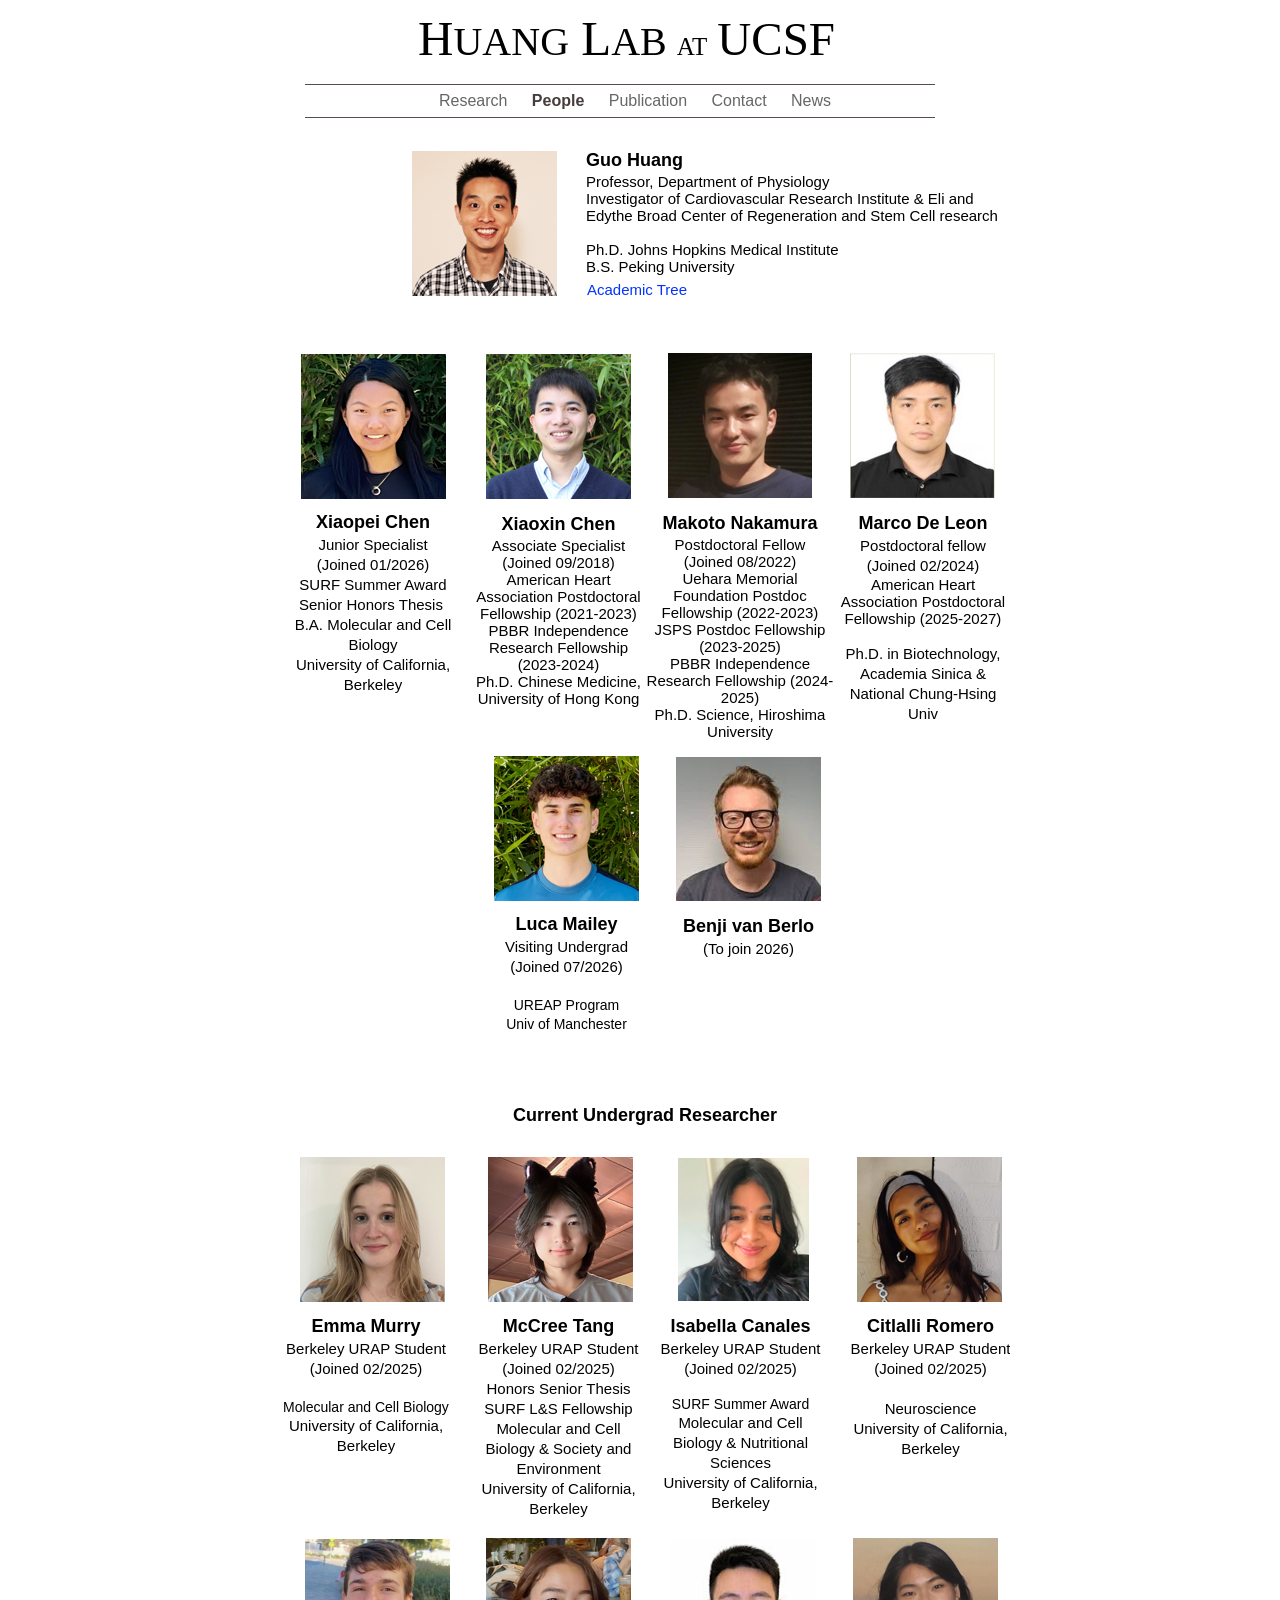
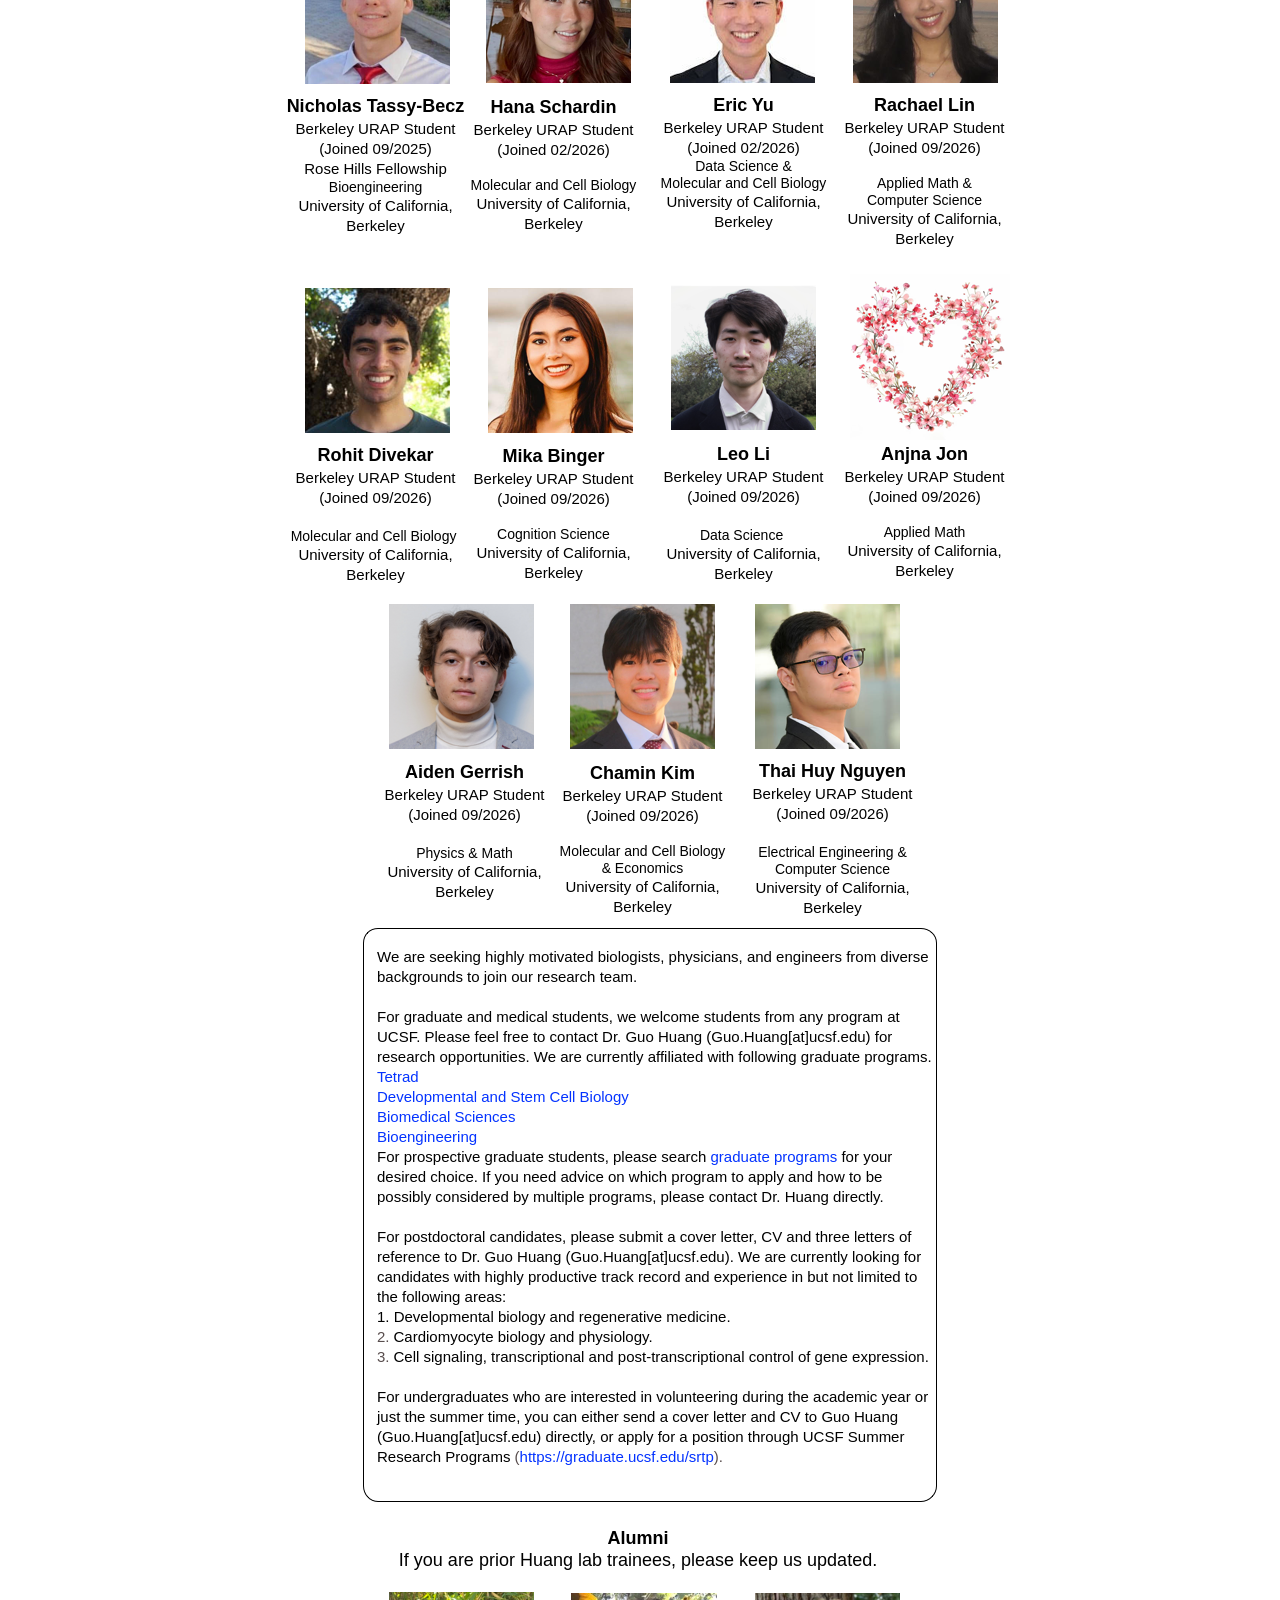
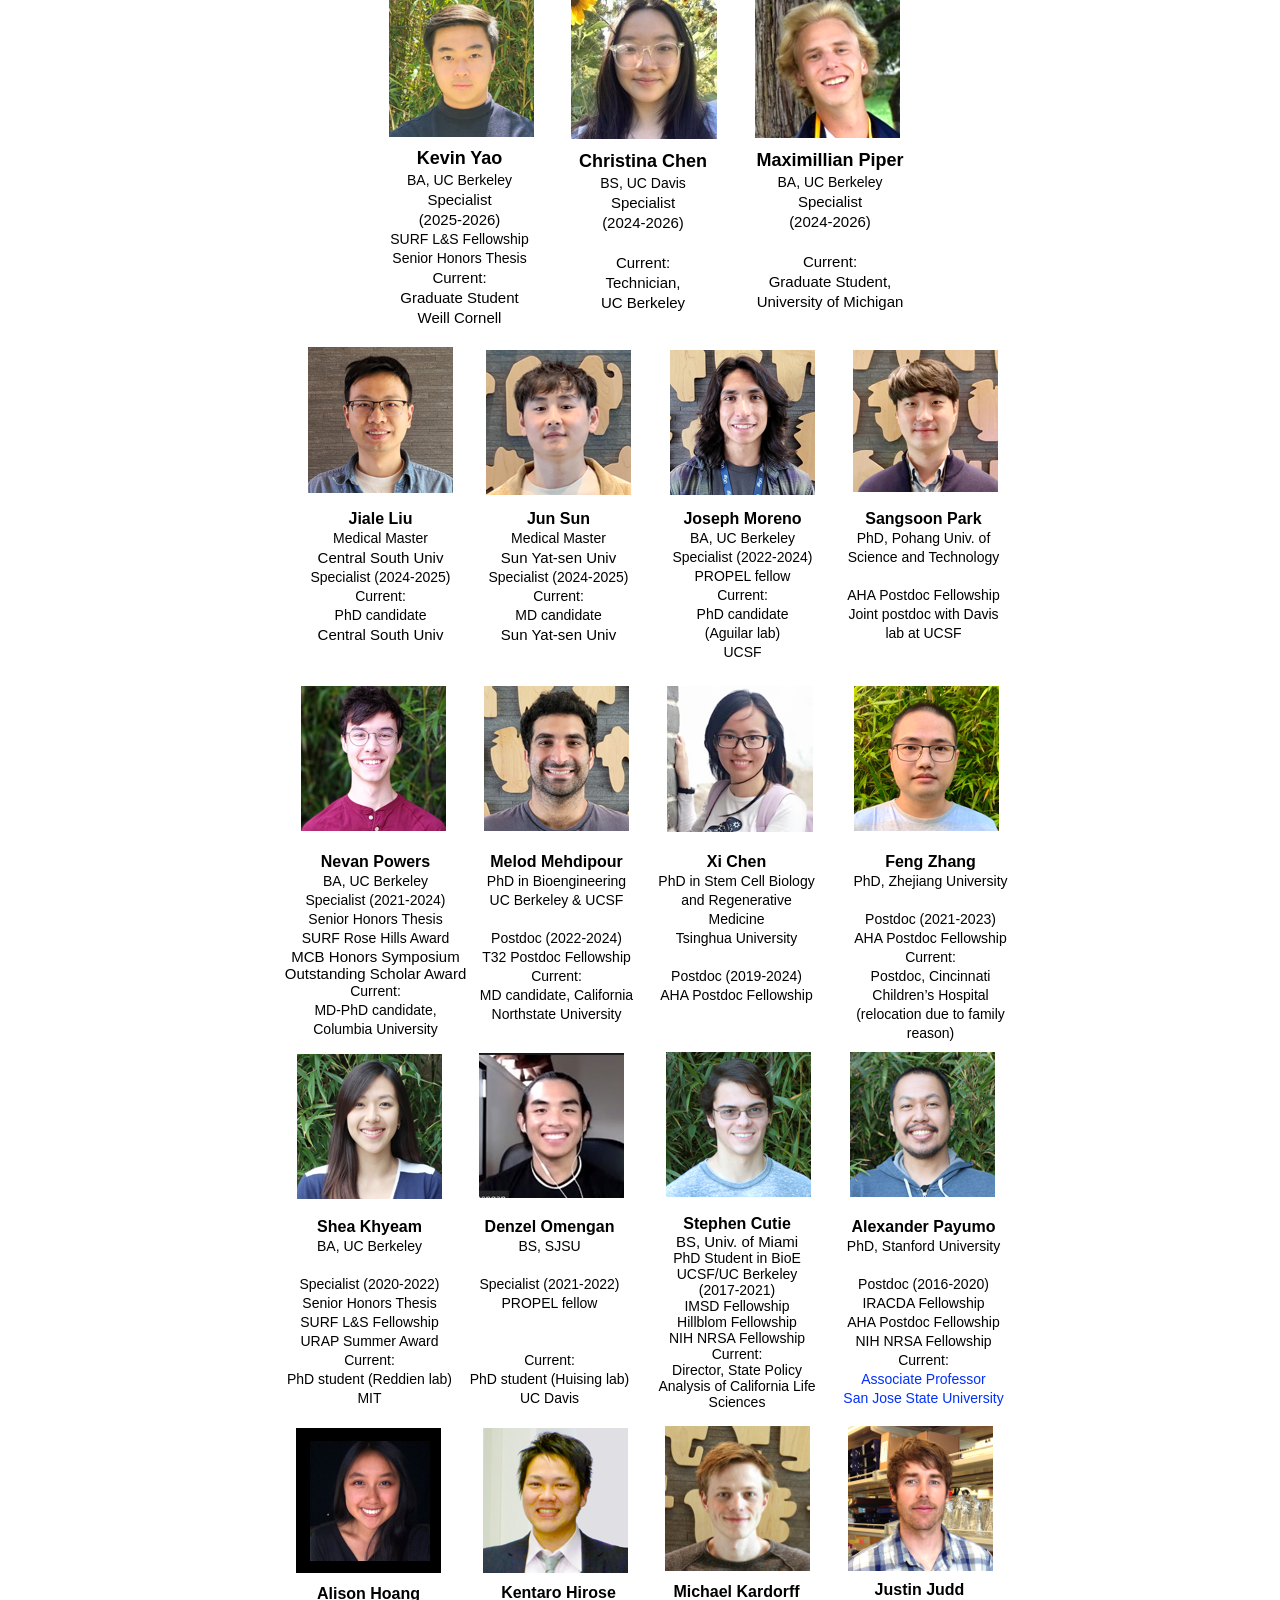
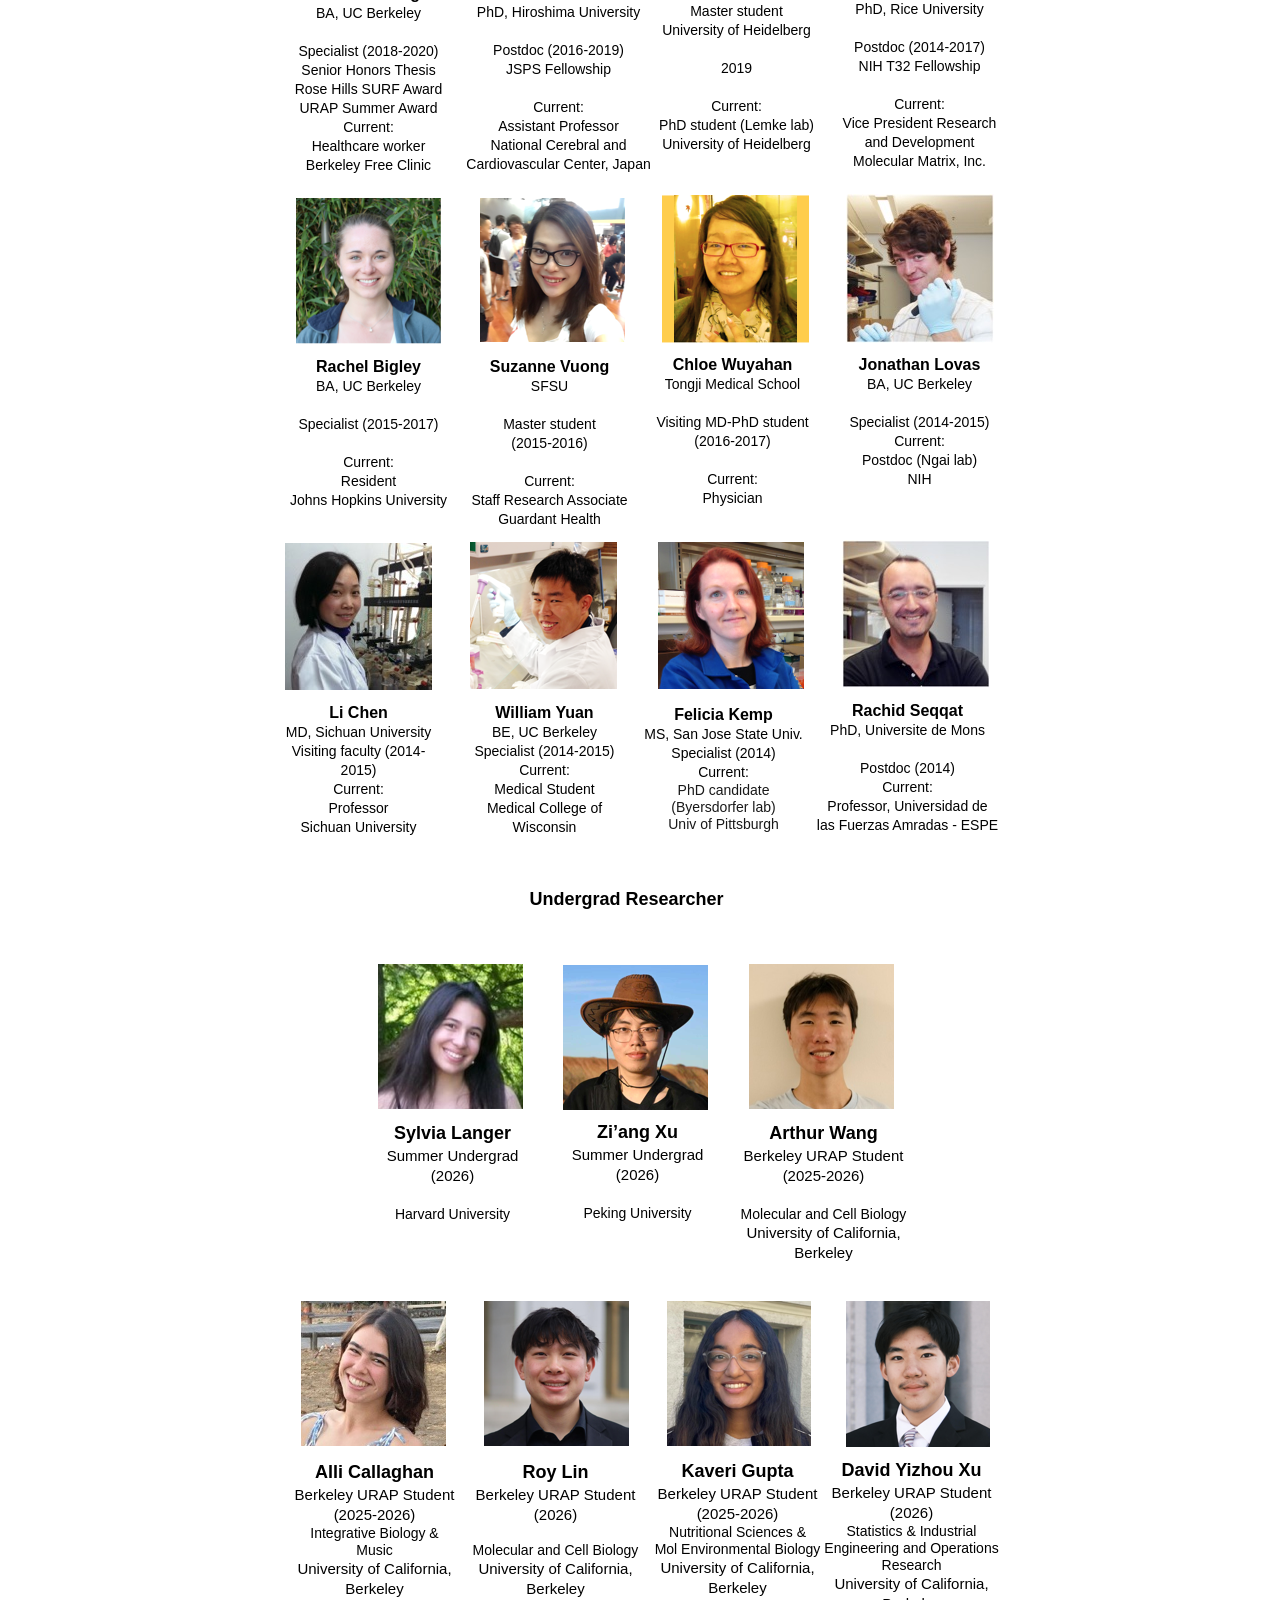
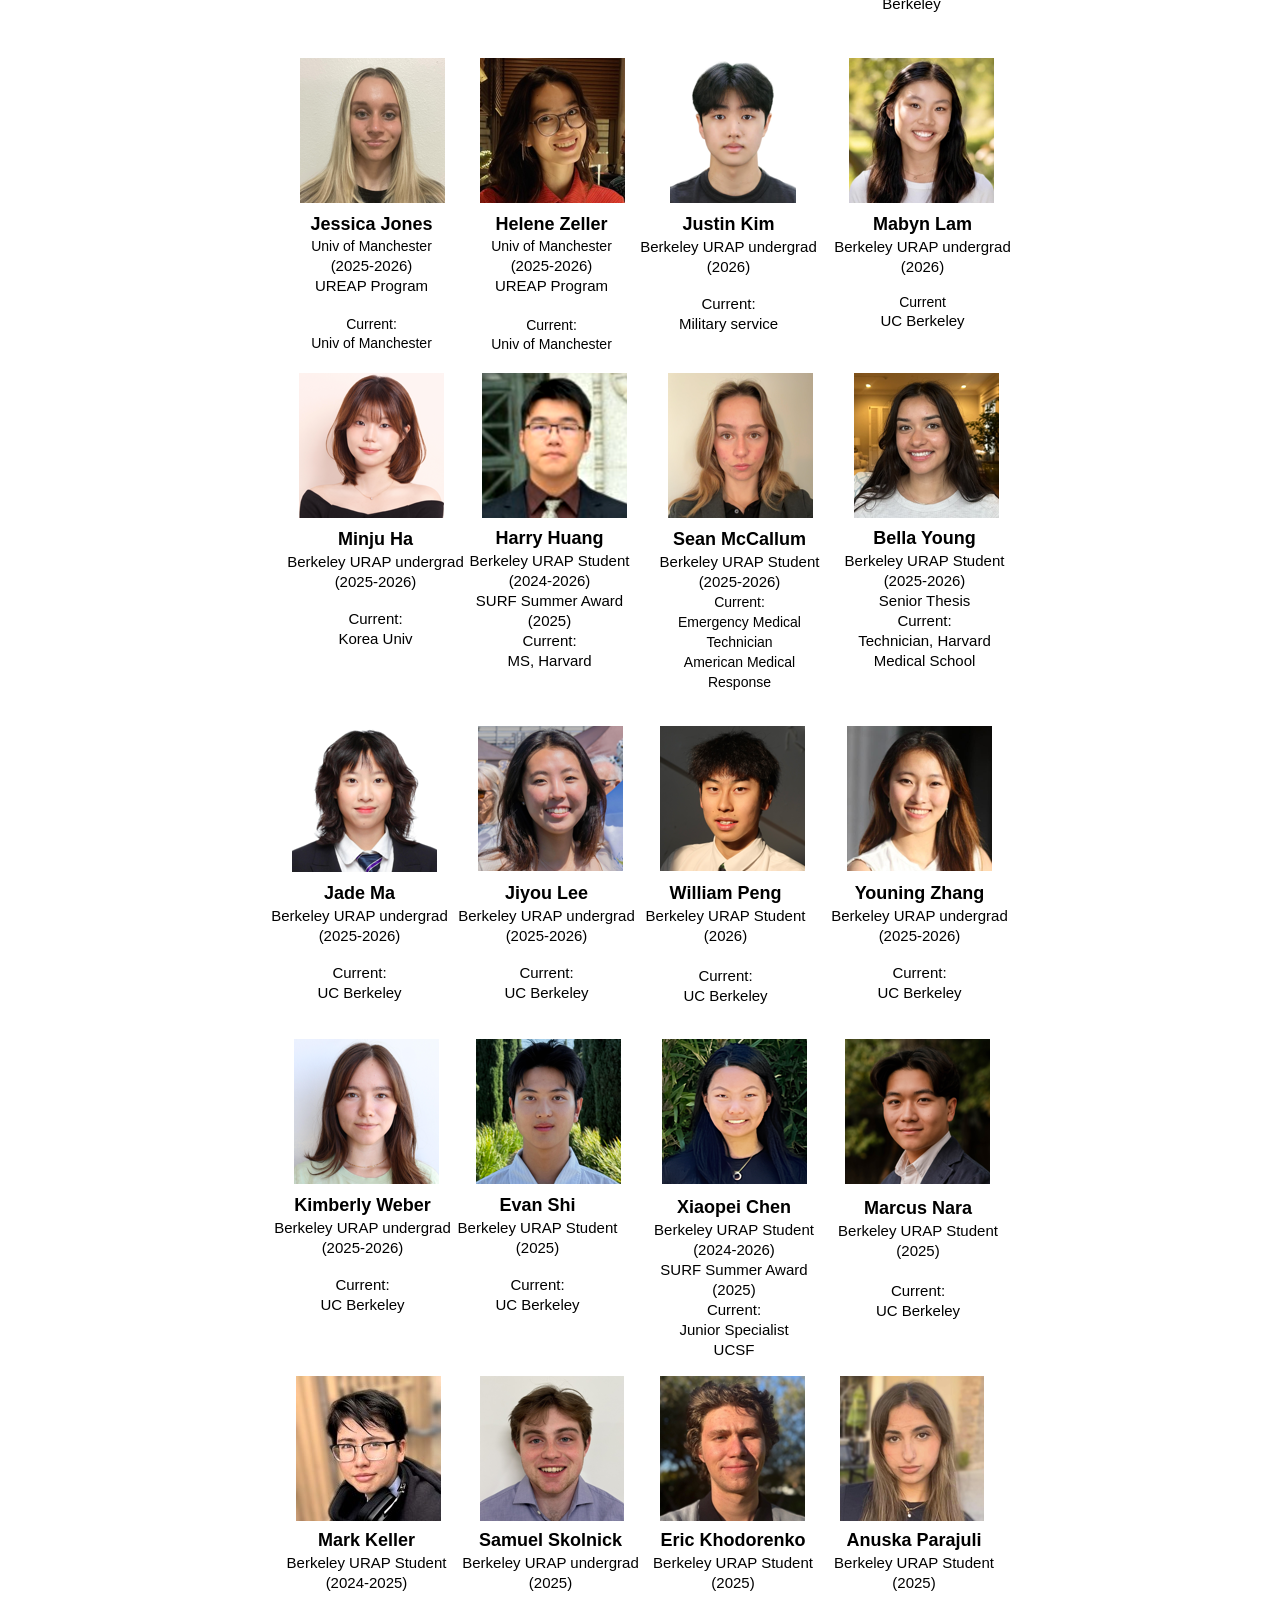
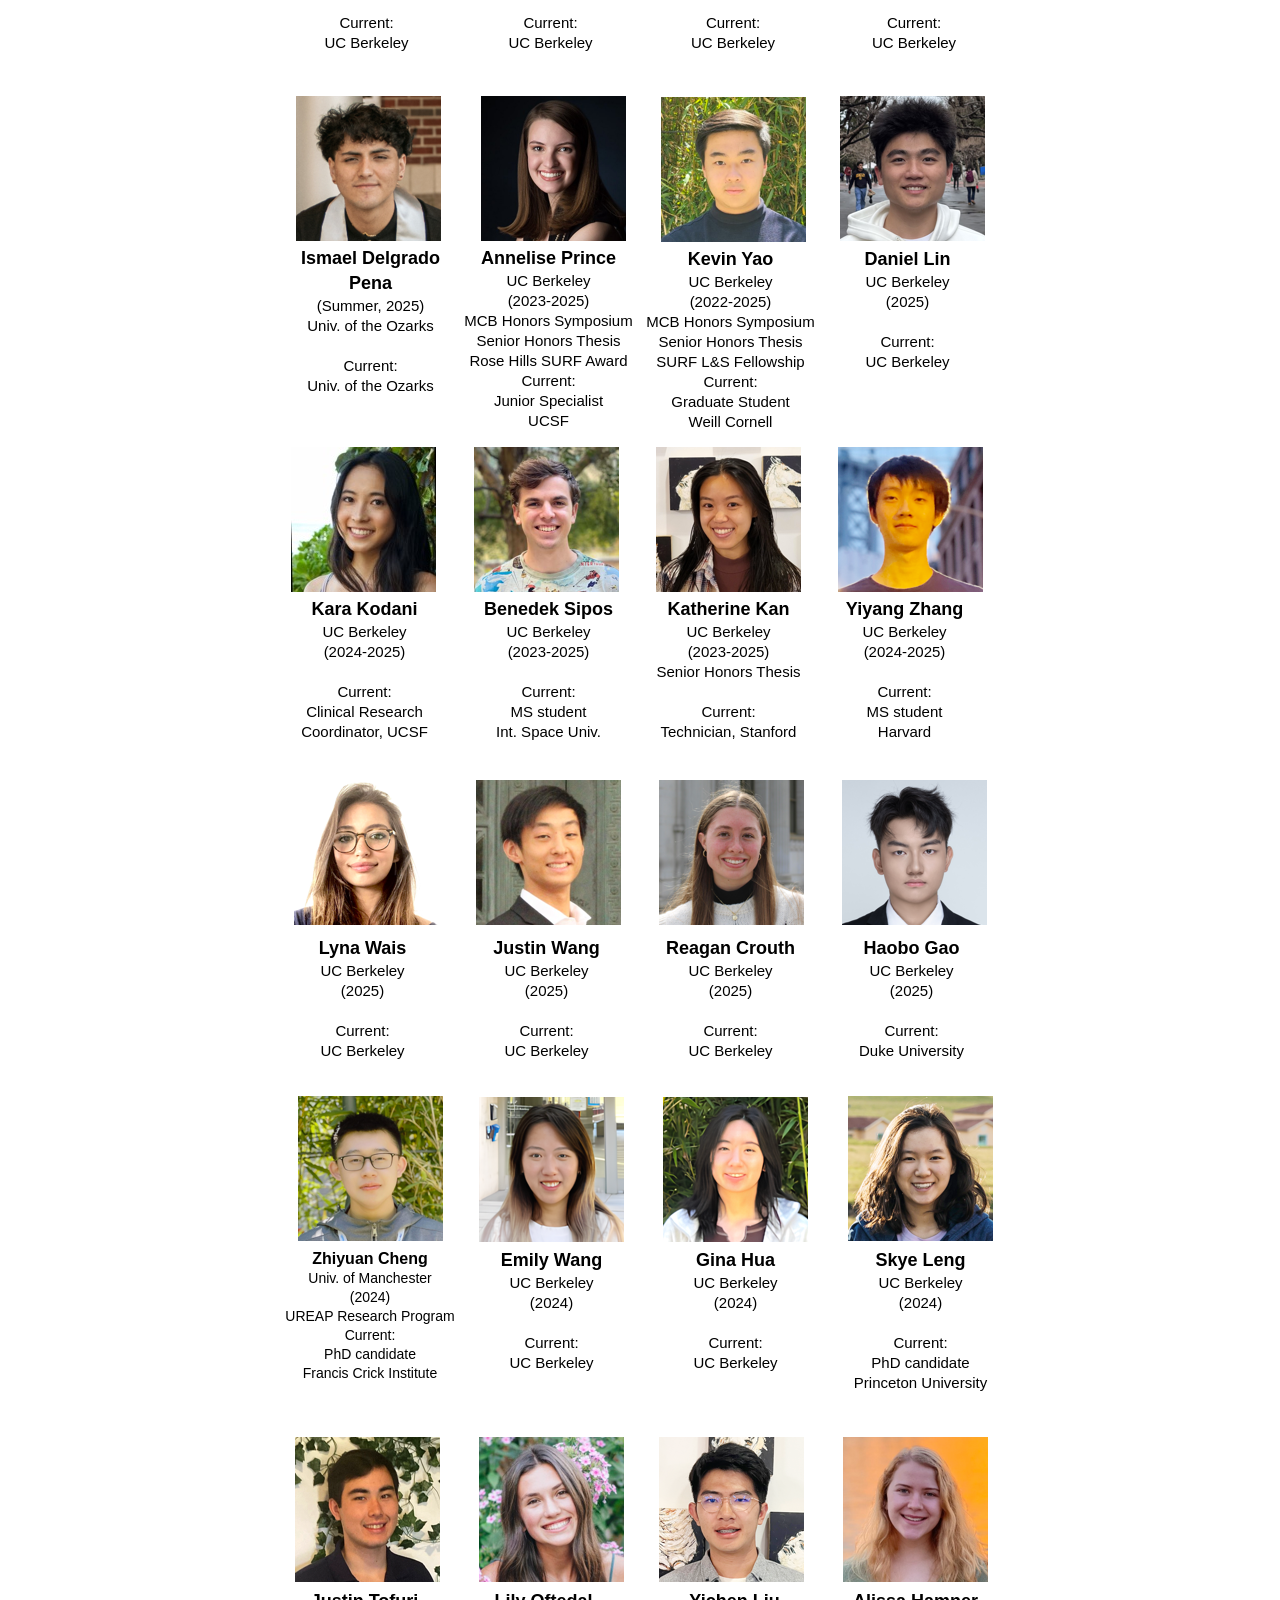
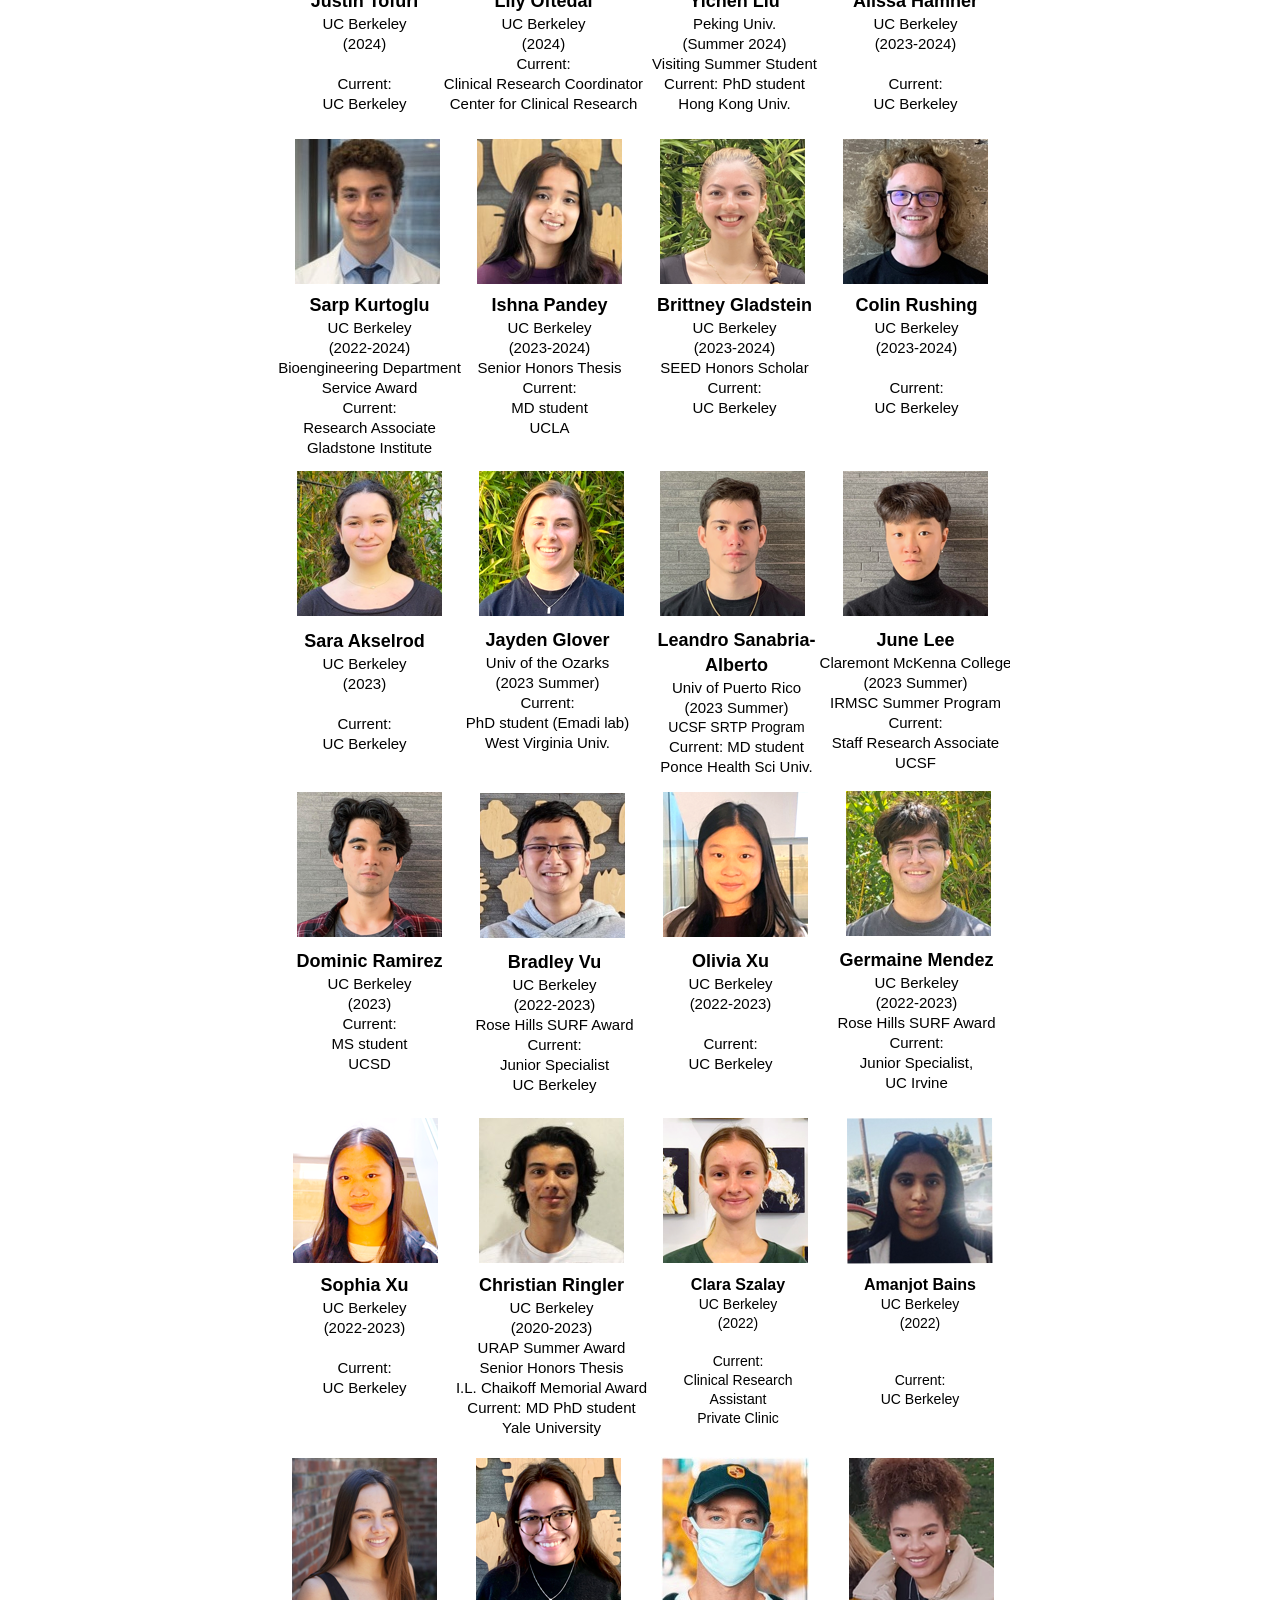
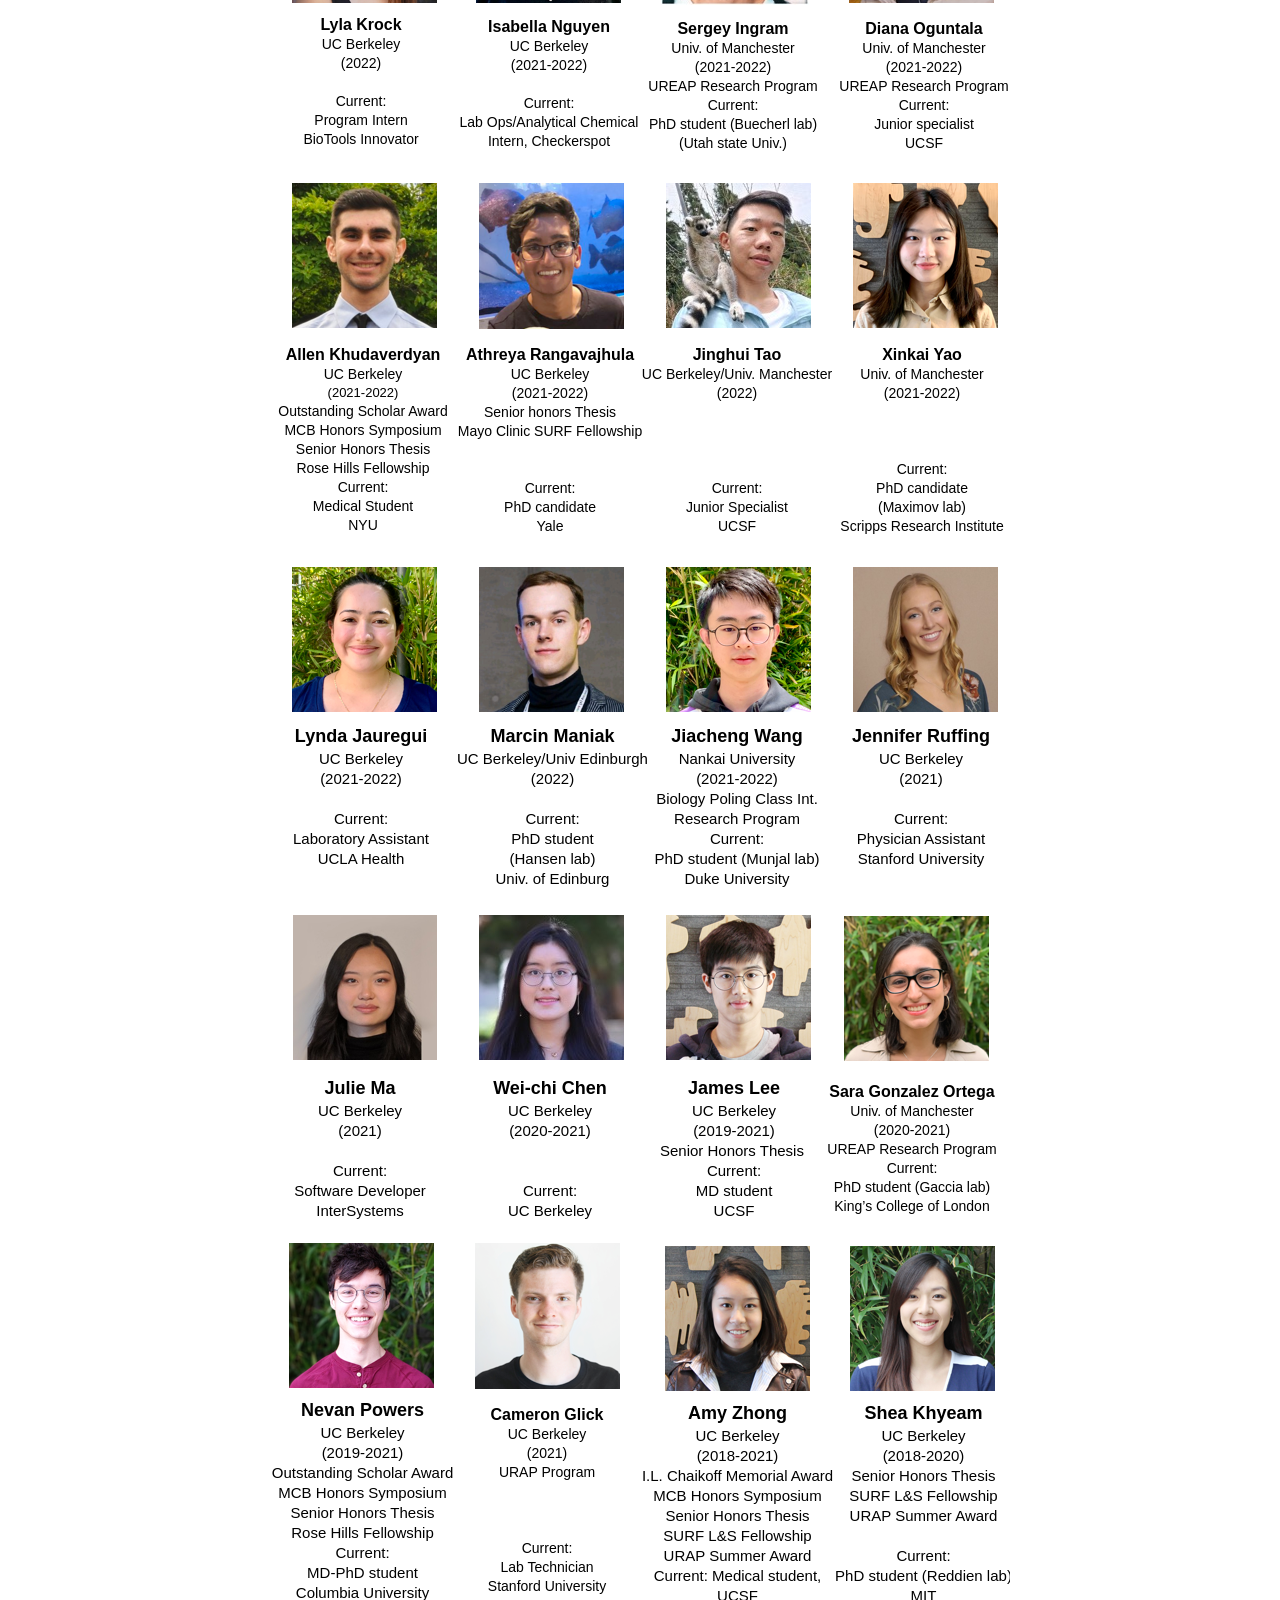
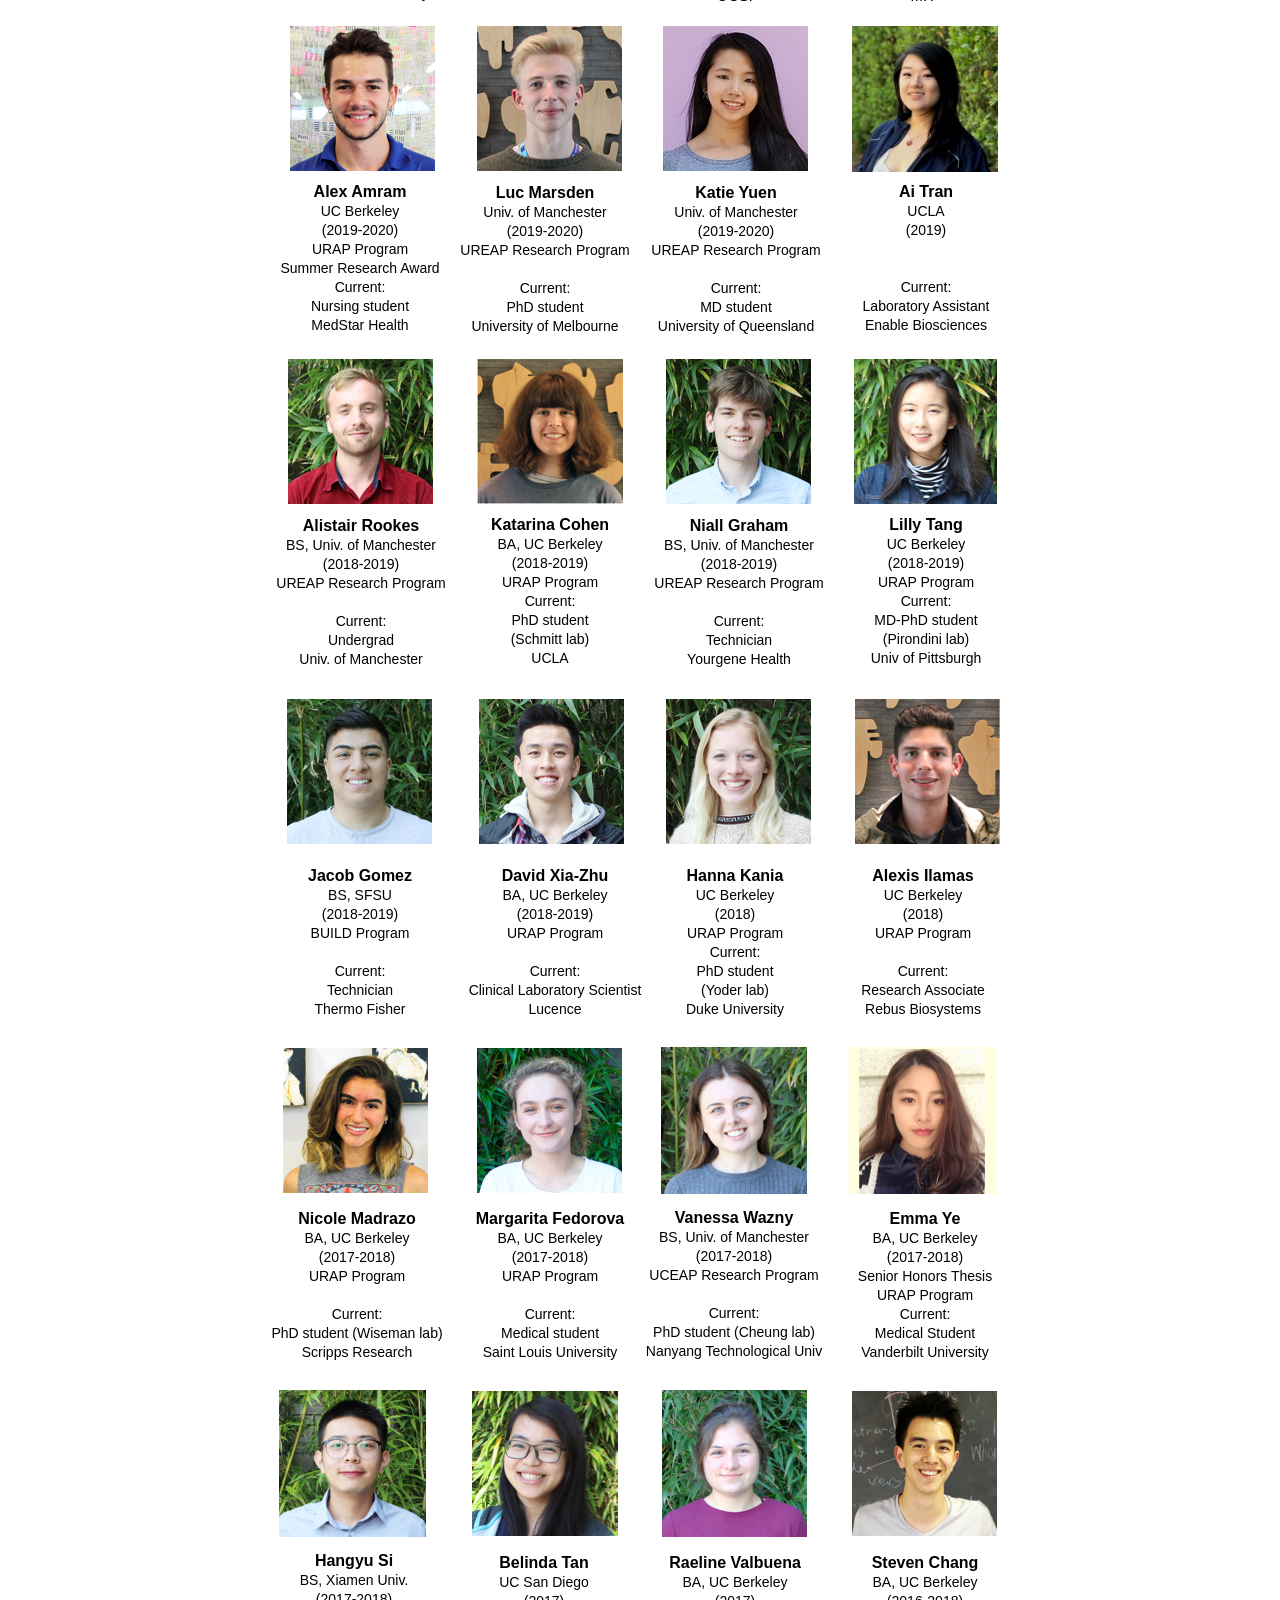
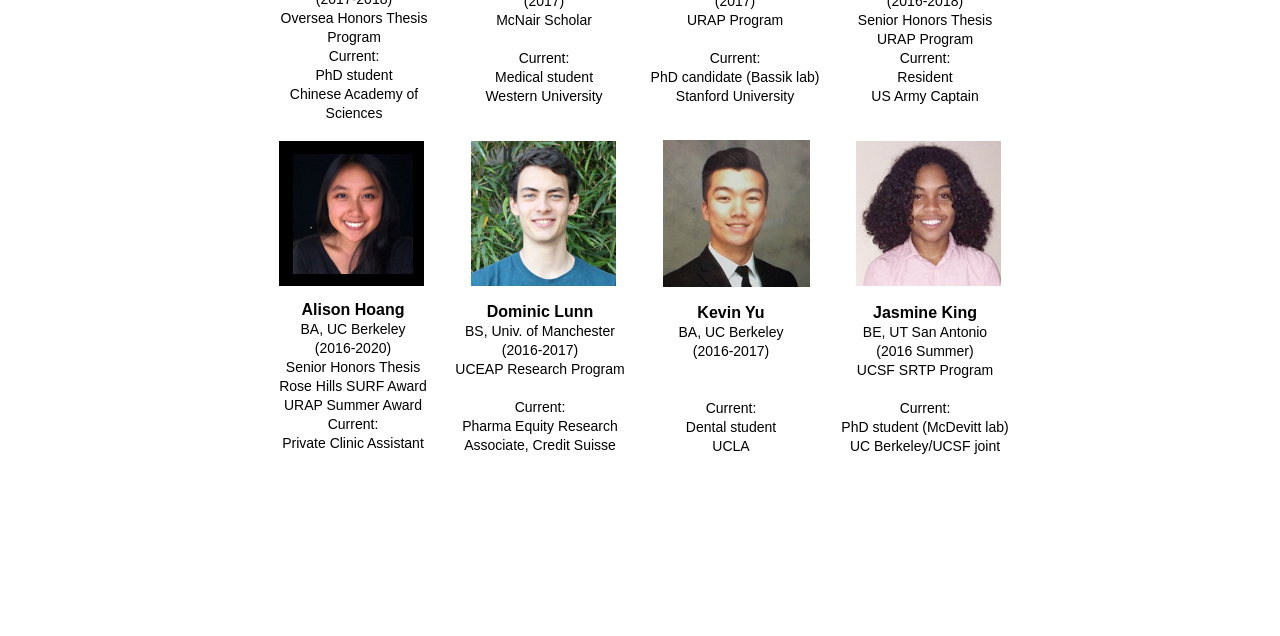
==== commit b2ba8758: "Updates website updates" ====
--- a/lab/People.html
+++ b/lab/People.html
@@ -6,7 +6,7 @@
   <head>
     <meta http-equiv="Content-Type" content="text/html; charset=UTF-8" />
     <meta name="Generator" content="iWeb 3.0.4" />
-    <meta name="iWeb-Build" content="local-build-20260827" />
+    <meta name="iWeb-Build" content="local-build-20261002" />
     <meta http-equiv="X-UA-Compatible" content="IE=EmulateIE7" />
     <meta name="viewport" content="width=740" />
     <title>People</title>
@@ -153,7 +153,7 @@
           
 
 
-          <div id="id6" style="height: 191px; left: 97px; position: absolute; top: 2915px; width: 185px; z-index: 1; " class="style_SkipStroke shape-with-text">
+          <div id="id6" style="height: 191px; left: 97px; position: absolute; top: 3220px; width: 185px; z-index: 1; " class="style_SkipStroke shape-with-text">
             <div class="text-content graphic_textbox_layout_style_default_External_185_191" style="padding: 0px; ">
               <div class="graphic_textbox_layout_style_default">
                 <p style="padding-top: 0pt; " class="paragraph_style_4">Kevin Yao<br /></p>
@@ -171,7 +171,7 @@
           
 
 
-          <div style="height: 145px; width: 145px;  height: 145px; left: 119px; position: absolute; top: 2765px; width: 145px; z-index: 1; " class="tinyText stroke_0">
+          <div style="height: 145px; width: 145px;  height: 145px; left: 119px; position: absolute; top: 3070px; width: 145px; z-index: 1; " class="tinyText stroke_0">
             <div style="position: relative; width: 145px; ">
               <img src="People_files/shapeimage_6.png" alt="" style="height: 145px; left: 0px; position: absolute; top: 0px; width: 145px; " />
             </div>
@@ -263,7 +263,7 @@
           
 
 
-          <div id="id12" style="height: 175px; left: 187px; position: absolute; top: 5752px; width: 185px; z-index: 1; " class="style_SkipStroke shape-with-text">
+          <div id="id12" style="height: 175px; left: 187px; position: absolute; top: 6800px; width: 185px; z-index: 1; " class="style_SkipStroke shape-with-text">
             <div class="text-content graphic_textbox_layout_style_default_External_185_175" style="padding: 0px; ">
               <div class="graphic_textbox_layout_style_default">
                 <p style="padding-top: 0pt; " class="paragraph_style_4">Harry Huang<br /></p>
@@ -277,7 +277,7 @@
           
 
 
-          <div style="height: 145px; width: 145px;  height: 145px; left: 212px; position: absolute; top: 5603px; width: 145px; z-index: 1; " class="tinyText stroke_0">
+          <div style="height: 145px; width: 145px;  height: 145px; left: 212px; position: absolute; top: 6651px; width: 145px; z-index: 1; " class="tinyText stroke_0">
             <div style="position: relative; width: 145px; ">
               <img src="People_files/shapeimage_7.png" alt="" style="height: 145px; left: 0px; position: absolute; top: 0px; width: 145px; " />
             </div>
@@ -285,7 +285,7 @@
           
 
 
-          <div id="id13" style="height: 175px; left: 562px; position: absolute; top: 5752px; width: 185px; z-index: 1; " class="style_SkipStroke shape-with-text">
+          <div id="id13" style="height: 175px; left: 562px; position: absolute; top: 6800px; width: 185px; z-index: 1; " class="style_SkipStroke shape-with-text">
             <div class="text-content graphic_textbox_layout_style_default_External_185_175" style="padding: 0px; ">
               <div class="graphic_textbox_layout_style_default">
                 <p style="padding-top: 0pt; " class="paragraph_style_4">Bella Young<br /></p>
@@ -324,7 +324,7 @@
           
 
 
-          <div id="id15" style="height: 175px; left: 276px; position: absolute; top: 2918px; width: 194px; z-index: 1; " class="style_SkipStroke shape-with-text">
+          <div id="id15" style="height: 175px; left: 276px; position: absolute; top: 3223px; width: 194px; z-index: 1; " class="style_SkipStroke shape-with-text">
             <div class="text-content graphic_textbox_layout_style_default_External_194_175" style="padding: 0px; ">
               <div class="graphic_textbox_layout_style_default">
                 <p style="padding-top: 0pt; " class="paragraph_style_4">Christina Chen<br /></p>
@@ -341,7 +341,7 @@
           
 
 
-          <div id="id16" style="height: 175px; left: 463px; position: absolute; top: 2917px; width: 194px; z-index: 1; " class="style_SkipStroke shape-with-text">
+          <div id="id16" style="height: 175px; left: 463px; position: absolute; top: 3222px; width: 194px; z-index: 1; " class="style_SkipStroke shape-with-text">
             <div class="text-content graphic_textbox_layout_style_default_External_194_175" style="padding: 0px; ">
               <div class="graphic_textbox_layout_style_default">
                 <p style="padding-top: 0pt; " class="paragraph_style_4">Maximillian Piper <br /></p>
@@ -357,7 +357,7 @@
           
 
 
-          <div style="height: 574px; width: 574px;  height: 573px; left: 93px; position: absolute; top: 2101px; width: 573px; z-index: 1; " class="tinyText">
+          <div style="height: 574px; width: 574px;  height: 573px; left: 93px; position: absolute; top: 2406px; width: 573px; z-index: 1; " class="tinyText">
             <div style="position: relative; width: 573px; ">
               <img src="People_files/shapeimage_9.png" alt="" style="height: 574px; left: 0px; position: absolute; top: 0px; width: 574px; " />
             </div>
@@ -365,7 +365,7 @@
           
 
 
-          <div id="id17" style="height: 543px; left: 103px; position: absolute; top: 2116px; width: 569px; z-index: 1; " class="style_SkipStroke shape-with-text">
+          <div id="id17" style="height: 543px; left: 103px; position: absolute; top: 2421px; width: 569px; z-index: 1; " class="style_SkipStroke shape-with-text">
             <div class="text-content graphic_textbox_layout_style_default_External_569_543" style="padding: 0px; ">
               <div class="graphic_textbox_layout_style_default">
                 <p style="padding-top: 0pt; " class="paragraph_style_11">We are seeking highly motivated biologists, physicians, and engineers from diverse backgrounds to join our research team. <br /></p>
@@ -395,13 +395,13 @@
           
 
 
-          <div style="height: 146px; width: 146px;  height: 146px; left: 301px; position: absolute; top: 2766px; width: 146px; z-index: 1; " class="tinyText style_SkipStroke_1 stroke_0">
+          <div style="height: 146px; width: 146px;  height: 146px; left: 301px; position: absolute; top: 3071px; width: 146px; z-index: 1; " class="tinyText style_SkipStroke_1 stroke_0">
             <img src="People_files/droppedImage_1.jpg" alt="" style="border: none; height: 146px; width: 146px; " />
           </div>
           
 
 
-          <div style="height: 145px; width: 145px;  height: 145px; left: 485px; position: absolute; top: 2766px; width: 145px; z-index: 1; " class="tinyText stroke_0">
+          <div style="height: 145px; width: 145px;  height: 145px; left: 485px; position: absolute; top: 3071px; width: 145px; z-index: 1; " class="tinyText stroke_0">
             <div style="position: relative; width: 145px; ">
               <img src="People_files/shapeimage_10.png" alt="" style="height: 145px; left: 0px; position: absolute; top: 0px; width: 145px; " />
             </div>
@@ -441,7 +441,7 @@
           
 
 
-          <div style="height: 145px; width: 145px;  height: 145px; left: 584px; position: absolute; top: 5603px; width: 145px; z-index: 1; " class="tinyText stroke_0">
+          <div style="height: 145px; width: 145px;  height: 145px; left: 584px; position: absolute; top: 6651px; width: 145px; z-index: 1; " class="tinyText stroke_0">
             <div style="position: relative; width: 145px; ">
               <img src="People_files/shapeimage_15.png" alt="" style="height: 145px; left: 0px; position: absolute; top: 0px; width: 145px; " />
             </div>
@@ -449,7 +449,7 @@
           
 
 
-          <div style="height: 145px; width: 145px;  height: 145px; left: 398px; position: absolute; top: 5603px; width: 145px; z-index: 1; " class="tinyText stroke_0">
+          <div style="height: 145px; width: 145px;  height: 145px; left: 398px; position: absolute; top: 6651px; width: 145px; z-index: 1; " class="tinyText stroke_0">
             <div style="position: relative; width: 145px; ">
               <img src="People_files/shapeimage_16.png" alt="" style="height: 145px; left: 0px; position: absolute; top: 0px; width: 145px; " />
             </div>
@@ -457,7 +457,7 @@
           
 
 
-          <div id="id18" style="height: 181px; left: 377px; position: absolute; top: 5753px; width: 185px; z-index: 1; " class="style_SkipStroke shape-with-text">
+          <div id="id18" style="height: 181px; left: 377px; position: absolute; top: 6801px; width: 185px; z-index: 1; " class="style_SkipStroke shape-with-text">
             <div class="text-content graphic_textbox_layout_style_default_External_185_181" style="padding: 0px; ">
               <div class="graphic_textbox_layout_style_default">
                 <p style="padding-top: 0pt; " class="paragraph_style_4">Sean McCallum<br /></p>
@@ -472,7 +472,7 @@
           
 
 
-          <div style="height: 145px; width: 145px;  height: 145px; left: 210px; position: absolute; top: 5288px; width: 145px; z-index: 1; " class="tinyText stroke_0">
+          <div style="height: 145px; width: 145px;  height: 145px; left: 210px; position: absolute; top: 6336px; width: 145px; z-index: 1; " class="tinyText stroke_0">
             <div style="position: relative; width: 145px; ">
               <img src="People_files/shapeimage_17.png" alt="" style="height: 145px; left: 0px; position: absolute; top: 0px; width: 145px; " />
             </div>
@@ -480,7 +480,7 @@
           
 
 
-          <div id="id19" style="height: 151px; left: 188px; position: absolute; top: 5438px; width: 187px; z-index: 1; " class="style_SkipStroke shape-with-text">
+          <div id="id19" style="height: 151px; left: 188px; position: absolute; top: 6486px; width: 187px; z-index: 1; " class="style_SkipStroke shape-with-text">
             <div class="text-content graphic_textbox_layout_style_default_External_187_151" style="padding: 0px; ">
               <div class="graphic_textbox_layout_style_default">
                 <p style="padding-top: 0pt; " class="paragraph_style_4">Helene Zeller<br /></p>
@@ -496,7 +496,7 @@
           
 
 
-          <div id="id20" style="height: 150px; left: 8px; position: absolute; top: 5438px; width: 187px; z-index: 1; " class="style_SkipStroke shape-with-text">
+          <div id="id20" style="height: 150px; left: 8px; position: absolute; top: 6486px; width: 187px; z-index: 1; " class="style_SkipStroke shape-with-text">
             <div class="text-content graphic_textbox_layout_style_default_External_187_150" style="padding: 0px; ">
               <div class="graphic_textbox_layout_style_default">
                 <p style="padding-top: 0pt; " class="paragraph_style_4">Jessica Jones<br /></p>
@@ -512,7 +512,7 @@
           
 
 
-          <div id="id21" style="height: 62px; left: 561px; position: absolute; top: 795px; width: 187px; z-index: 1; " class="style_SkipStroke shape-with-text">
+          <div id="id21" style="height: 62px; left: 385px; position: absolute; top: 788px; width: 187px; z-index: 1; " class="style_SkipStroke shape-with-text">
             <div class="text-content graphic_textbox_layout_style_default_External_187_62" style="padding: 0px; ">
               <div class="graphic_textbox_layout_style_default">
                 <p style="padding-top: 0pt; " class="paragraph_style_4">Benji van Berlo<br /></p>
@@ -523,7 +523,7 @@
           
 
 
-          <div style="height: 144px; width: 145px;  height: 144px; left: 582px; position: absolute; top: 642px; width: 145px; z-index: 1; " class="tinyText stroke_0">
+          <div style="height: 144px; width: 145px;  height: 144px; left: 406px; position: absolute; top: 635px; width: 145px; z-index: 1; " class="tinyText stroke_0">
             <div style="position: relative; width: 145px; ">
               <img src="People_files/shapeimage_18.png" alt="" style="height: 144px; left: 0px; position: absolute; top: 0px; width: 145px; " />
             </div>
@@ -541,7 +541,7 @@
           
 
 
-          <div style="height: 145px; width: 145px;  height: 145px; left: 30px; position: absolute; top: 5288px; width: 145px; z-index: 1; " class="tinyText stroke_0">
+          <div style="height: 145px; width: 145px;  height: 145px; left: 30px; position: absolute; top: 6336px; width: 145px; z-index: 1; " class="tinyText stroke_0">
             <div style="position: relative; width: 145px; ">
               <img src="People_files/shapeimage_19.png" alt="" style="height: 145px; left: 0px; position: absolute; top: 0px; width: 145px; " />
             </div>
@@ -549,7 +549,7 @@
           
 
 
-          <div style="height: 145px; width: 145px;  height: 145px; left: 216px; position: absolute; top: 1416px; width: 145px; z-index: 1; " class="tinyText stroke_0">
+          <div style="height: 145px; width: 145px;  height: 145px; left: 31px; position: absolute; top: 5979px; width: 145px; z-index: 1; " class="tinyText stroke_0">
             <div style="position: relative; width: 145px; ">
               <img src="People_files/shapeimage_20.png" alt="" style="height: 145px; left: 0px; position: absolute; top: 0px; width: 145px; " />
             </div>
@@ -557,7 +557,7 @@
           
 
 
-          <div style="height: 145px; width: 145px;  height: 145px; left: 28px; position: absolute; top: 1415px; width: 145px; z-index: 1; " class="tinyText stroke_0">
+          <div style="height: 145px; width: 145px;  height: 145px; left: 479px; position: absolute; top: 5642px; width: 145px; z-index: 1; " class="tinyText stroke_0">
             <div style="position: relative; width: 145px; ">
               <img src="People_files/shapeimage_21.png" alt="" style="height: 145px; left: 0px; position: absolute; top: 0px; width: 145px; " />
             </div>
@@ -565,7 +565,7 @@
           
 
 
-          <div style="height: 145px; width: 144px;  height: 145px; left: 401px; position: absolute; top: 1416px; width: 144px; z-index: 1; " class="tinyText stroke_0">
+          <div style="height: 145px; width: 144px;  height: 145px; left: 397px; position: absolute; top: 5979px; width: 144px; z-index: 1; " class="tinyText stroke_0">
             <div style="position: relative; width: 144px; ">
               <img src="People_files/shapeimage_22.png" alt="" style="height: 145px; left: 0px; position: absolute; top: 0px; width: 144px; " />
             </div>
@@ -573,11 +573,11 @@
           
 
 
-          <div id="id23" style="height: 168px; left: 9px; position: absolute; top: 1568px; width: 187px; z-index: 1; " class="style_SkipStroke shape-with-text">
+          <div id="id23" style="height: 168px; left: 460px; position: absolute; top: 5795px; width: 187px; z-index: 1; " class="style_SkipStroke shape-with-text">
             <div class="text-content graphic_textbox_layout_style_default_External_187_168" style="padding: 0px; ">
               <div class="graphic_textbox_layout_style_default">
                 <p style="padding-top: 0pt; " class="paragraph_style_4">Arthur Wang<br /></p>
-                <p class="paragraph_style_8">Berkeley URAP Student (Joined 09/2025)<br /></p>
+                <p class="paragraph_style_8">Berkeley URAP Student (2025-2026)<br /></p>
                 <p class="paragraph_style_8"><br /></p>
                 <p class="paragraph_style_10">Molecular and Cell Biology <br /></p>
                 <p style="padding-bottom: 0pt; " class="paragraph_style_8">University of California, Berkeley</p>
@@ -587,11 +587,11 @@
           
 
 
-          <div id="id24" style="height: 168px; left: 197px; position: absolute; top: 1569px; width: 187px; z-index: 1; " class="style_SkipStroke shape-with-text">
+          <div id="id24" style="height: 168px; left: 11px; position: absolute; top: 6134px; width: 187px; z-index: 1; " class="style_SkipStroke shape-with-text">
             <div class="text-content graphic_textbox_layout_style_default_External_187_168" style="padding: 0px; ">
               <div class="graphic_textbox_layout_style_default">
                 <p style="padding-top: 0pt; " class="paragraph_style_4">Alli Callaghan<br /></p>
-                <p class="paragraph_style_8">Berkeley URAP Student (Joined 09/2025)<br /></p>
+                <p class="paragraph_style_8">Berkeley URAP Student (2025-2026)<br /></p>
                 <p class="paragraph_style_10">Integrative Biology &amp;<br /></p>
                 <p class="paragraph_style_10">Music <br /></p>
                 <p style="padding-bottom: 0pt; " class="paragraph_style_8">University of California, Berkeley</p>
@@ -601,12 +601,12 @@
           
 
 
-          <div id="id25" style="height: 168px; left: 382px; position: absolute; top: 1569px; width: 187px; z-index: 1; " class="style_SkipStroke shape-with-text">
+          <div id="id25" style="height: 168px; left: 374px; position: absolute; top: 6133px; width: 187px; z-index: 1; " class="style_SkipStroke shape-with-text">
             <div class="text-content graphic_textbox_layout_style_default_External_187_168" style="padding: 0px; ">
               <div class="graphic_textbox_layout_style_default">
                 <p style="padding-top: 0pt; " class="paragraph_style_4">Kaveri Gupta<br /></p>
                 <p class="paragraph_style_8">Berkeley URAP Student<br /></p>
-                <p class="paragraph_style_8">(Joined 09/2025)<br /></p>
+                <p class="paragraph_style_8">(2025-2026)<br /></p>
                 <p class="paragraph_style_10">Nutritional Sciences &amp;<br /></p>
                 <p class="paragraph_style_10">Mol Environmental Biology <br /></p>
                 <p style="padding-bottom: 0pt; " class="paragraph_style_8">University of California, Berkeley</p>
@@ -616,7 +616,7 @@
           
 
 
-          <div style="height: 145px; width: 145px;  height: 145px; left: 24px; position: absolute; top: 6269px; width: 145px; z-index: 1; " class="tinyText stroke_0">
+          <div style="height: 145px; width: 145px;  height: 145px; left: 24px; position: absolute; top: 7317px; width: 145px; z-index: 1; " class="tinyText stroke_0">
             <div style="position: relative; width: 145px; ">
               <img src="People_files/shapeimage_23.png" alt="" style="height: 145px; left: 0px; position: absolute; top: 0px; width: 145px; " />
             </div>
@@ -624,7 +624,7 @@
           
 
 
-          <div id="id26" style="height: 168px; left: -1px; position: absolute; top: 6419px; width: 187px; z-index: 1; " class="style_SkipStroke shape-with-text">
+          <div id="id26" style="height: 168px; left: -1px; position: absolute; top: 7467px; width: 187px; z-index: 1; " class="style_SkipStroke shape-with-text">
             <div class="text-content graphic_textbox_layout_style_default_External_187_168" style="padding: 0px; ">
               <div class="graphic_textbox_layout_style_default">
                 <p style="padding-top: 0pt; " class="paragraph_style_4">Kimberly Weber<br /></p>
@@ -638,7 +638,7 @@
           
 
 
-          <div id="id27" style="height: 168px; left: 556px; position: absolute; top: 6107px; width: 187px; z-index: 1; " class="style_SkipStroke shape-with-text">
+          <div id="id27" style="height: 168px; left: 556px; position: absolute; top: 7155px; width: 187px; z-index: 1; " class="style_SkipStroke shape-with-text">
             <div class="text-content graphic_textbox_layout_style_default_External_187_168" style="padding: 0px; ">
               <div class="graphic_textbox_layout_style_default">
                 <p style="padding-top: 0pt; " class="paragraph_style_4">Youning Zhang<br /></p>
@@ -652,7 +652,7 @@
           
 
 
-          <div id="id28" style="height: 176px; left: 559px; position: absolute; top: 1566px; width: 187px; z-index: 1; " class="style_SkipStroke shape-with-text">
+          <div id="id28" style="height: 176px; left: 12px; position: absolute; top: 1568px; width: 187px; z-index: 1; " class="style_SkipStroke shape-with-text">
             <div class="text-content graphic_textbox_layout_style_default_External_187_176" style="padding: 0px; ">
               <div class="graphic_textbox_layout_style_default">
                 <p style="padding-top: 0pt; " class="paragraph_style_4">Nicholas Tassy-Becz<br /></p>
@@ -667,7 +667,7 @@
           
 
 
-          <div id="id29" style="height: 168px; left: 12px; position: absolute; top: 5753px; width: 187px; z-index: 1; " class="style_SkipStroke shape-with-text">
+          <div id="id29" style="height: 168px; left: 12px; position: absolute; top: 6801px; width: 187px; z-index: 1; " class="style_SkipStroke shape-with-text">
             <div class="text-content graphic_textbox_layout_style_default_External_187_168" style="padding: 0px; ">
               <div class="graphic_textbox_layout_style_default">
                 <p style="padding-top: 0pt; " class="paragraph_style_4">Minju Ha<br /></p>
@@ -681,7 +681,7 @@
           
 
 
-          <div style="height: 145px; width: 145px;  height: 145px; left: 577px; position: absolute; top: 5956px; width: 145px; z-index: 1; " class="tinyText stroke_0">
+          <div style="height: 145px; width: 145px;  height: 145px; left: 577px; position: absolute; top: 7004px; width: 145px; z-index: 1; " class="tinyText stroke_0">
             <div style="position: relative; width: 145px; ">
               <img src="People_files/shapeimage_24.png" alt="" style="height: 145px; left: 0px; position: absolute; top: 0px; width: 145px; " />
             </div>
@@ -689,7 +689,7 @@
           
 
 
-          <div style="height: 145px; width: 145px;  height: 145px; left: 582px; position: absolute; top: 1415px; width: 145px; z-index: 1; " class="tinyText stroke_0">
+          <div style="height: 145px; width: 145px;  height: 145px; left: 35px; position: absolute; top: 1417px; width: 145px; z-index: 1; " class="tinyText stroke_0">
             <div style="position: relative; width: 145px; ">
               <img src="People_files/shapeimage_25.png" alt="" style="height: 145px; left: 0px; position: absolute; top: 0px; width: 145px; " />
             </div>
@@ -697,7 +697,7 @@
           
 
 
-          <div style="height: 145px; width: 145px;  height: 145px; left: 29px; position: absolute; top: 5603px; width: 145px; z-index: 1; " class="tinyText stroke_0">
+          <div style="height: 145px; width: 145px;  height: 145px; left: 29px; position: absolute; top: 6651px; width: 145px; z-index: 1; " class="tinyText stroke_0">
             <div style="position: relative; width: 145px; ">
               <img src="People_files/shapeimage_26.png" alt="" style="height: 145px; left: 0px; position: absolute; top: 0px; width: 145px; " />
             </div>
@@ -705,7 +705,7 @@
           
 
 
-          <div style="height: 145px; width: 145px;  height: 145px; left: 208px; position: absolute; top: 5956px; width: 145px; z-index: 1; " class="tinyText stroke_0">
+          <div style="height: 145px; width: 145px;  height: 145px; left: 208px; position: absolute; top: 7004px; width: 145px; z-index: 1; " class="tinyText stroke_0">
             <div style="position: relative; width: 145px; ">
               <img src="People_files/shapeimage_27.png" alt="" style="height: 145px; left: 0px; position: absolute; top: 0px; width: 145px; " />
             </div>
@@ -713,7 +713,7 @@
           
 
 
-          <div style="height: 145px; width: 145px;  height: 145px; left: 206px; position: absolute; top: 6269px; width: 145px; z-index: 1; " class="tinyText stroke_0">
+          <div style="height: 145px; width: 145px;  height: 145px; left: 206px; position: absolute; top: 7317px; width: 145px; z-index: 1; " class="tinyText stroke_0">
             <div style="position: relative; width: 145px; ">
               <img src="People_files/shapeimage_28.png" alt="" style="height: 145px; left: 0px; position: absolute; top: 0px; width: 145px; " />
             </div>
@@ -721,7 +721,7 @@
           
 
 
-          <div style="height: 145px; width: 145px;  height: 145px; left: 22px; position: absolute; top: 5957px; width: 145px; z-index: 1; " class="tinyText stroke_0">
+          <div style="height: 145px; width: 145px;  height: 145px; left: 22px; position: absolute; top: 7005px; width: 145px; z-index: 1; " class="tinyText stroke_0">
             <div style="position: relative; width: 145px; ">
               <img src="People_files/shapeimage_29.png" alt="" style="height: 145px; left: 0px; position: absolute; top: 0px; width: 145px; " />
             </div>
@@ -729,7 +729,7 @@
           
 
 
-          <div id="id30" style="height: 168px; left: 183px; position: absolute; top: 6107px; width: 187px; z-index: 1; " class="style_SkipStroke shape-with-text">
+          <div id="id30" style="height: 168px; left: 183px; position: absolute; top: 7155px; width: 187px; z-index: 1; " class="style_SkipStroke shape-with-text">
             <div class="text-content graphic_textbox_layout_style_default_External_187_168" style="padding: 0px; ">
               <div class="graphic_textbox_layout_style_default">
                 <p style="padding-top: 0pt; " class="paragraph_style_4">Jiyou Lee<br /></p>
@@ -743,7 +743,7 @@
           
 
 
-          <div id="id31" style="height: 168px; left: -4px; position: absolute; top: 6107px; width: 187px; z-index: 1; " class="style_SkipStroke shape-with-text">
+          <div id="id31" style="height: 168px; left: -4px; position: absolute; top: 7155px; width: 187px; z-index: 1; " class="style_SkipStroke shape-with-text">
             <div class="text-content graphic_textbox_layout_style_default_External_187_168" style="padding: 0px; ">
               <div class="graphic_textbox_layout_style_default">
                 <p style="padding-top: 0pt; " class="paragraph_style_4">Jade Ma<br /></p>
@@ -757,7 +757,7 @@
           
 
 
-          <div id="id32" style="height: 168px; left: 174px; position: absolute; top: 6419px; width: 187px; z-index: 1; " class="style_SkipStroke shape-with-text">
+          <div id="id32" style="height: 168px; left: 174px; position: absolute; top: 7467px; width: 187px; z-index: 1; " class="style_SkipStroke shape-with-text">
             <div class="text-content graphic_textbox_layout_style_default_External_187_168" style="padding: 0px; ">
               <div class="graphic_textbox_layout_style_default">
                 <p style="padding-top: 0pt; " class="paragraph_style_4">Evan Shi<br /></p>
@@ -772,7 +772,7 @@
           
 
 
-          <div id="id33" style="height: 61px; left: 58px; position: absolute; top: 2697px; width: 620px; z-index: 1; " class="style_SkipStroke shape-with-text">
+          <div id="id33" style="height: 61px; left: 58px; position: absolute; top: 3002px; width: 620px; z-index: 1; " class="style_SkipStroke shape-with-text">
             <div class="text-content graphic_textbox_layout_style_default_External_620_61" style="padding: 0px; ">
               <div class="graphic_textbox_layout_style_default">
                 <p style="padding-top: 0pt; " class="paragraph_style_13"><span class="style_5">Alumni <br /></span></p>
@@ -783,7 +783,7 @@
           
 
 
-          <div style="height: 145px; width: 145px;  height: 145px; left: 584px; position: absolute; top: 3459px; width: 145px; z-index: 1; " class="tinyText stroke_0">
+          <div style="height: 145px; width: 145px;  height: 145px; left: 584px; position: absolute; top: 3764px; width: 145px; z-index: 1; " class="tinyText stroke_0">
             <div style="position: relative; width: 145px; ">
               <img src="People_files/shapeimage_30.png" alt="" style="height: 145px; left: 0px; position: absolute; top: 0px; width: 145px; " />
             </div>
@@ -791,7 +791,7 @@
           
 
 
-          <div id="id34" style="height: 201px; left: 572px; position: absolute; top: 3620px; width: 177px; z-index: 1; " class="style_SkipStroke shape-with-text">
+          <div id="id34" style="height: 201px; left: 572px; position: absolute; top: 3925px; width: 177px; z-index: 1; " class="style_SkipStroke shape-with-text">
             <div class="text-content graphic_textbox_layout_style_default_External_177_201" style="padding: 0px; ">
               <div class="graphic_textbox_layout_style_default">
                 <p style="padding-top: 0pt; " class="paragraph_style_14">Feng Zhang<br /></p>
@@ -807,7 +807,7 @@
           
 
 
-          <div style="height: 146px; width: 146px;  height: 146px; left: 397px; position: absolute; top: 3459px; width: 146px; z-index: 1; " class="tinyText stroke_0">
+          <div style="height: 146px; width: 146px;  height: 146px; left: 397px; position: absolute; top: 3764px; width: 146px; z-index: 1; " class="tinyText stroke_0">
             <div style="position: relative; width: 146px; ">
               <img src="People_files/shapeimage_31.png" alt="" style="height: 146px; left: 0px; position: absolute; top: 0px; width: 146px; " />
             </div>
@@ -815,7 +815,7 @@
           
 
 
-          <div id="id35" style="height: 182px; left: 378px; position: absolute; top: 3620px; width: 177px; z-index: 1; " class="style_SkipStroke shape-with-text">
+          <div id="id35" style="height: 182px; left: 378px; position: absolute; top: 3925px; width: 177px; z-index: 1; " class="style_SkipStroke shape-with-text">
             <div class="text-content graphic_textbox_layout_style_default_External_177_182" style="padding: 0px; ">
               <div class="graphic_textbox_layout_style_default">
                 <p style="padding-top: 0pt; " class="paragraph_style_14">Xi Chen<br /></p>
@@ -830,7 +830,7 @@
           
 
 
-          <div style="height: 145px; width: 145px;  height: 145px; left: 214px; position: absolute; top: 3459px; width: 145px; z-index: 1; " class="tinyText stroke_0">
+          <div style="height: 145px; width: 145px;  height: 145px; left: 214px; position: absolute; top: 3764px; width: 145px; z-index: 1; " class="tinyText stroke_0">
             <div style="position: relative; width: 145px; ">
               <img src="People_files/shapeimage_32.png" alt="" style="height: 145px; left: 0px; position: absolute; top: 0px; width: 145px; " />
             </div>
@@ -838,7 +838,7 @@
           
 
 
-          <div id="id36" style="height: 201px; left: 198px; position: absolute; top: 3620px; width: 177px; z-index: 1; " class="style_SkipStroke shape-with-text">
+          <div id="id36" style="height: 201px; left: 198px; position: absolute; top: 3925px; width: 177px; z-index: 1; " class="style_SkipStroke shape-with-text">
             <div class="text-content graphic_textbox_layout_style_default_External_177_201" style="padding: 0px; ">
               <div class="graphic_textbox_layout_style_default">
                 <p style="padding-top: 0pt; " class="paragraph_style_14">Melod Mehdipour<br /></p>
@@ -855,7 +855,7 @@
           
 
 
-          <div style="height: 145px; width: 145px;  height: 145px; left: 31px; position: absolute; top: 3459px; width: 145px; z-index: 1; " class="tinyText stroke_0">
+          <div style="height: 145px; width: 145px;  height: 145px; left: 31px; position: absolute; top: 3764px; width: 145px; z-index: 1; " class="tinyText stroke_0">
             <div style="position: relative; width: 145px; ">
               <img src="People_files/shapeimage_33.png" alt="" style="height: 145px; left: 0px; position: absolute; top: 0px; width: 145px; " />
             </div>
@@ -863,7 +863,7 @@
           
 
 
-          <div id="id37" style="height: 231px; left: 9px; position: absolute; top: 3620px; width: 193px; z-index: 1; " class="style_SkipStroke shape-with-text">
+          <div id="id37" style="height: 231px; left: 9px; position: absolute; top: 3925px; width: 193px; z-index: 1; " class="style_SkipStroke shape-with-text">
             <div class="text-content graphic_textbox_layout_style_default_External_193_231" style="padding: 0px; ">
               <div class="graphic_textbox_layout_style_default">
                 <p style="padding-top: 0pt; " class="paragraph_style_14">Nevan Powers<br /></p>
@@ -881,7 +881,7 @@
           
 
 
-          <div style="height: 145px; width: 145px;  height: 145px; left: 400px; position: absolute; top: 3123px; width: 145px; z-index: 1; " class="tinyText stroke_0">
+          <div style="height: 145px; width: 145px;  height: 145px; left: 400px; position: absolute; top: 3428px; width: 145px; z-index: 1; " class="tinyText stroke_0">
             <div style="position: relative; width: 145px; ">
               <img src="People_files/shapeimage_34.png" alt="" style="height: 145px; left: 0px; position: absolute; top: 0px; width: 145px; " />
             </div>
@@ -889,7 +889,7 @@
           
 
 
-          <div id="id38" style="height: 163px; left: 384px; position: absolute; top: 3277px; width: 177px; z-index: 1; " class="style_SkipStroke shape-with-text">
+          <div id="id38" style="height: 163px; left: 384px; position: absolute; top: 3582px; width: 177px; z-index: 1; " class="style_SkipStroke shape-with-text">
             <div class="text-content graphic_textbox_layout_style_default_External_177_163" style="padding: 0px; ">
               <div class="graphic_textbox_layout_style_default">
                 <p style="padding-top: 0pt; " class="paragraph_style_14">Joseph Moreno<br /></p>
@@ -906,7 +906,7 @@
           
 
 
-          <div style="height: 142px; width: 145px;  height: 142px; left: 583px; position: absolute; top: 3123px; width: 145px; z-index: 1; " class="tinyText stroke_0">
+          <div style="height: 142px; width: 145px;  height: 142px; left: 583px; position: absolute; top: 3428px; width: 145px; z-index: 1; " class="tinyText stroke_0">
             <div style="position: relative; width: 145px; ">
               <img src="People_files/shapeimage_35.png" alt="" style="height: 142px; left: 0px; position: absolute; top: 0px; width: 145px; " />
             </div>
@@ -914,7 +914,7 @@
           
 
 
-          <div id="id39" style="height: 143px; left: 565px; position: absolute; top: 3277px; width: 177px; z-index: 1; " class="style_SkipStroke shape-with-text">
+          <div id="id39" style="height: 143px; left: 565px; position: absolute; top: 3582px; width: 177px; z-index: 1; " class="style_SkipStroke shape-with-text">
             <div class="text-content graphic_textbox_layout_style_default_External_177_143" style="padding: 0px; ">
               <div class="graphic_textbox_layout_style_default">
                 <p style="padding-top: 0pt; " class="paragraph_style_14">Sangsoon Park<br /></p>
@@ -928,7 +928,7 @@
           
 
 
-          <div style="height: 145px; width: 145px;  height: 145px; left: 216px; position: absolute; top: 3123px; width: 145px; z-index: 1; " class="tinyText stroke_0">
+          <div style="height: 145px; width: 145px;  height: 145px; left: 216px; position: absolute; top: 3428px; width: 145px; z-index: 1; " class="tinyText stroke_0">
             <div style="position: relative; width: 145px; ">
               <img src="People_files/shapeimage_36.png" alt="" style="height: 145px; left: 0px; position: absolute; top: 0px; width: 145px; " />
             </div>
@@ -936,7 +936,7 @@
           
 
 
-          <div id="id40" style="height: 146px; left: 200px; position: absolute; top: 3277px; width: 177px; z-index: 1; " class="style_SkipStroke shape-with-text">
+          <div id="id40" style="height: 146px; left: 200px; position: absolute; top: 3582px; width: 177px; z-index: 1; " class="style_SkipStroke shape-with-text">
             <div class="text-content graphic_textbox_layout_style_default_External_177_146" style="padding: 0px; ">
               <div class="graphic_textbox_layout_style_default">
                 <p style="padding-top: 0pt; " class="paragraph_style_14">Jun Sun<br /></p>
@@ -952,7 +952,7 @@
           
 
 
-          <div style="height: 146px; width: 145px;  height: 146px; left: 38px; position: absolute; top: 3120px; width: 145px; z-index: 1; " class="tinyText stroke_0">
+          <div style="height: 146px; width: 145px;  height: 146px; left: 38px; position: absolute; top: 3425px; width: 145px; z-index: 1; " class="tinyText stroke_0">
             <div style="position: relative; width: 145px; ">
               <img src="People_files/shapeimage_37.png" alt="" style="height: 146px; left: 0px; position: absolute; top: 0px; width: 145px; " />
             </div>
@@ -960,7 +960,7 @@
           
 
 
-          <div id="id41" style="height: 146px; left: 22px; position: absolute; top: 3277px; width: 177px; z-index: 1; " class="style_SkipStroke shape-with-text">
+          <div id="id41" style="height: 146px; left: 22px; position: absolute; top: 3582px; width: 177px; z-index: 1; " class="style_SkipStroke shape-with-text">
             <div class="text-content graphic_textbox_layout_style_default_External_177_146" style="padding: 0px; ">
               <div class="graphic_textbox_layout_style_default">
                 <p style="padding-top: 0pt; " class="paragraph_style_14">Jiale Liu<br /></p>
@@ -976,7 +976,7 @@
           
 
 
-          <div id="id42" style="height: 168px; left: 187px; position: absolute; top: 6754px; width: 187px; z-index: 1; " class="style_SkipStroke shape-with-text">
+          <div id="id42" style="height: 168px; left: 187px; position: absolute; top: 7802px; width: 187px; z-index: 1; " class="style_SkipStroke shape-with-text">
             <div class="text-content graphic_textbox_layout_style_default_External_187_168" style="padding: 0px; ">
               <div class="graphic_textbox_layout_style_default">
                 <p style="padding-top: 0pt; " class="paragraph_style_4">Samuel Skolnick<br /></p>
@@ -990,13 +990,13 @@
           
 
 
-          <div style="height: 145px; width: 145px;  height: 145px; left: 26px; position: absolute; top: 6606px; width: 145px; z-index: 1; " class="tinyText style_SkipStroke_1 stroke_0">
+          <div style="height: 145px; width: 145px;  height: 145px; left: 26px; position: absolute; top: 7654px; width: 145px; z-index: 1; " class="tinyText style_SkipStroke_1 stroke_0">
             <img src="People_files/droppedImage_2.jpg" alt="" style="border: none; height: 145px; width: 145px; " />
           </div>
           
 
 
-          <div id="id43" style="height: 175px; left: 4px; position: absolute; top: 6754px; width: 185px; z-index: 1; " class="style_SkipStroke shape-with-text">
+          <div id="id43" style="height: 175px; left: 4px; position: absolute; top: 7802px; width: 185px; z-index: 1; " class="style_SkipStroke shape-with-text">
             <div class="text-content graphic_textbox_layout_style_default_External_185_175" style="padding: 0px; ">
               <div class="graphic_textbox_layout_style_default">
                 <p style="padding-top: 0pt; " class="paragraph_style_4">Mark Keller<br /></p>
@@ -1011,7 +1011,7 @@
           
 
 
-          <div style="height: 145px; width: 144px;  height: 145px; left: 210px; position: absolute; top: 6606px; width: 144px; z-index: 1; " class="tinyText stroke_0">
+          <div style="height: 145px; width: 144px;  height: 145px; left: 210px; position: absolute; top: 7654px; width: 144px; z-index: 1; " class="tinyText stroke_0">
             <div style="position: relative; width: 144px; ">
               <img src="People_files/shapeimage_38.png" alt="" style="height: 145px; left: 0px; position: absolute; top: 0px; width: 144px; " />
             </div>
@@ -1019,7 +1019,7 @@
           
 
 
-          <div id="id44" style="height: 175px; left: 551px; position: absolute; top: 6422px; width: 194px; z-index: 1; " class="style_SkipStroke shape-with-text">
+          <div id="id44" style="height: 175px; left: 551px; position: absolute; top: 7470px; width: 194px; z-index: 1; " class="style_SkipStroke shape-with-text">
             <div class="text-content graphic_textbox_layout_style_default_External_194_175" style="padding: 0px; ">
               <div class="graphic_textbox_layout_style_default">
                 <p style="padding-top: 0pt; " class="paragraph_style_4">Marcus Nara<br /></p>
@@ -1034,7 +1034,7 @@
           
 
 
-          <div style="height: 145px; width: 144px;  height: 145px; left: 570px; position: absolute; top: 6606px; width: 144px; z-index: 1; " class="tinyText stroke_0">
+          <div style="height: 145px; width: 144px;  height: 145px; left: 570px; position: absolute; top: 7654px; width: 144px; z-index: 1; " class="tinyText stroke_0">
             <div style="position: relative; width: 144px; ">
               <img src="People_files/shapeimage_39.png" alt="" style="height: 145px; left: 0px; position: absolute; top: 0px; width: 144px; " />
             </div>
@@ -1042,7 +1042,7 @@
           
 
 
-          <div style="height: 145px; width: 145px;  height: 145px; left: 575px; position: absolute; top: 6269px; width: 145px; z-index: 1; " class="tinyText stroke_0">
+          <div style="height: 145px; width: 145px;  height: 145px; left: 575px; position: absolute; top: 7317px; width: 145px; z-index: 1; " class="tinyText stroke_0">
             <div style="position: relative; width: 145px; ">
               <img src="People_files/shapeimage_40.png" alt="" style="height: 145px; left: 0px; position: absolute; top: 0px; width: 145px; " />
             </div>
@@ -1050,7 +1050,7 @@
           
 
 
-          <div id="id45" style="height: 175px; left: 547px; position: absolute; top: 6754px; width: 194px; z-index: 1; " class="style_SkipStroke shape-with-text">
+          <div id="id45" style="height: 175px; left: 547px; position: absolute; top: 7802px; width: 194px; z-index: 1; " class="style_SkipStroke shape-with-text">
             <div class="text-content graphic_textbox_layout_style_default_External_194_175" style="padding: 0px; ">
               <div class="graphic_textbox_layout_style_default">
                 <p style="padding-top: 0pt; " class="paragraph_style_4">Anuska Parajuli<br /></p>
@@ -1065,7 +1065,7 @@
           
 
 
-          <div style="height: 145px; width: 145px;  height: 145px; left: 390px; position: absolute; top: 6606px; width: 145px; z-index: 1; " class="tinyText stroke_0">
+          <div style="height: 145px; width: 145px;  height: 145px; left: 390px; position: absolute; top: 7654px; width: 145px; z-index: 1; " class="tinyText stroke_0">
             <div style="position: relative; width: 145px; ">
               <img src="People_files/shapeimage_41.png" alt="" style="height: 145px; left: 0px; position: absolute; top: 0px; width: 145px; " />
             </div>
@@ -1073,7 +1073,7 @@
           
 
 
-          <div id="id46" style="height: 175px; left: 366px; position: absolute; top: 6754px; width: 194px; z-index: 1; " class="style_SkipStroke shape-with-text">
+          <div id="id46" style="height: 175px; left: 366px; position: absolute; top: 7802px; width: 194px; z-index: 1; " class="style_SkipStroke shape-with-text">
             <div class="text-content graphic_textbox_layout_style_default_External_194_175" style="padding: 0px; ">
               <div class="graphic_textbox_layout_style_default">
                 <p style="padding-top: 0pt; " class="paragraph_style_4">Eric Khodorenko<br /></p>
@@ -1088,13 +1088,13 @@
           
 
 
-          <div style="height: 147px; width: 147px;  height: 147px; left: 579px; position: absolute; top: 3824px; width: 147px; z-index: 1; " class="tinyText style_SkipStroke_1 stroke_0">
+          <div style="height: 147px; width: 147px;  height: 147px; left: 579px; position: absolute; top: 4129px; width: 147px; z-index: 1; " class="tinyText style_SkipStroke_1 stroke_0">
             <img src="People_files/droppedImage.png" alt="" style="border: none; height: 147px; width: 147px; " />
           </div>
           
 
 
-          <div id="id47" style="height: 201px; left: 565px; position: absolute; top: 3985px; width: 177px; z-index: 1; " class="style_SkipStroke shape-with-text">
+          <div id="id47" style="height: 201px; left: 565px; position: absolute; top: 4290px; width: 177px; z-index: 1; " class="style_SkipStroke shape-with-text">
             <div class="text-content graphic_textbox_layout_style_default_External_177_201" style="padding: 0px; ">
               <div class="graphic_textbox_layout_style_default">
                 <p style="padding-top: 0pt; " class="paragraph_style_14">Alexander Payumo<br /></p>
@@ -1113,25 +1113,25 @@
           
 
 
-          <div style="height: 147px; width: 147px;  height: 147px; left: 212px; position: absolute; top: 4200px; width: 147px; z-index: 1; " class="tinyText style_SkipStroke_1 stroke_0">
+          <div style="height: 147px; width: 147px;  height: 147px; left: 212px; position: absolute; top: 4505px; width: 147px; z-index: 1; " class="tinyText style_SkipStroke_1 stroke_0">
             <img src="People_files/droppedImage_1.png" alt="" style="border: none; height: 147px; width: 147px; " />
           </div>
           
 
 
-          <div style="height: 147px; width: 147px;  height: 147px; left: 577px; position: absolute; top: 4198px; width: 147px; z-index: 1; " class="tinyText style_SkipStroke_1 stroke_0">
+          <div style="height: 147px; width: 147px;  height: 147px; left: 577px; position: absolute; top: 4503px; width: 147px; z-index: 1; " class="tinyText style_SkipStroke_1 stroke_0">
             <img src="People_files/droppedImage_2.png" alt="" style="border: none; height: 147px; width: 147px; " />
           </div>
           
 
 
-          <div style="height: 148px; width: 148px;  height: 148px; left: 572px; position: absolute; top: 4913px; width: 148px; z-index: 1; " class="tinyText style_SkipStroke_1 stroke_0">
+          <div style="height: 148px; width: 148px;  height: 148px; left: 572px; position: absolute; top: 5218px; width: 148px; z-index: 1; " class="tinyText style_SkipStroke_1 stroke_0">
             <img src="People_files/droppedImage_3.jpg" alt="" style="border: none; height: 148px; width: 148px; " />
           </div>
           
 
 
-          <div id="id48" style="height: 201px; left: 191px; position: absolute; top: 4725px; width: 177px; z-index: 1; " class="style_SkipStroke shape-with-text">
+          <div id="id48" style="height: 201px; left: 191px; position: absolute; top: 5030px; width: 177px; z-index: 1; " class="style_SkipStroke shape-with-text">
             <div class="text-content graphic_textbox_layout_style_default_External_177_201" style="padding: 0px; ">
               <div class="graphic_textbox_layout_style_default">
                 <p style="padding-top: 0pt; " class="paragraph_style_14">Suzanne Vuong<br /></p>
@@ -1149,13 +1149,13 @@
           
 
 
-          <div style="height: 147px; width: 147px;  height: 147px; left: 209px; position: absolute; top: 4569px; width: 147px; z-index: 1; " class="tinyText style_SkipStroke_1 stroke_0">
+          <div style="height: 147px; width: 147px;  height: 147px; left: 209px; position: absolute; top: 4874px; width: 147px; z-index: 1; " class="tinyText style_SkipStroke_1 stroke_0">
             <img src="People_files/droppedImage_3.png" alt="" style="border: none; height: 147px; width: 147px; " />
           </div>
           
 
 
-          <div id="id49" style="height: 201px; left: 10px; position: absolute; top: 4352px; width: 177px; z-index: 1; " class="style_SkipStroke shape-with-text">
+          <div id="id49" style="height: 201px; left: 10px; position: absolute; top: 4657px; width: 177px; z-index: 1; " class="style_SkipStroke shape-with-text">
             <div class="text-content graphic_textbox_layout_style_default_External_177_201" style="padding: 0px; ">
               <div class="graphic_textbox_layout_style_default">
                 <p style="padding-top: 0pt; " class="paragraph_style_14">Alison Hoang<br /></p>
@@ -1174,7 +1174,7 @@
           
 
 
-          <div id="id50" style="height: 163px; left: 10px; position: absolute; top: 4725px; width: 177px; z-index: 1; " class="style_SkipStroke shape-with-text">
+          <div id="id50" style="height: 163px; left: 10px; position: absolute; top: 5030px; width: 177px; z-index: 1; " class="style_SkipStroke shape-with-text">
             <div class="text-content graphic_textbox_layout_style_default_External_177_163" style="padding: 0px; ">
               <div class="graphic_textbox_layout_style_default">
                 <p style="padding-top: 0pt; " class="paragraph_style_14">Rachel Bigley<br /></p>
@@ -1191,7 +1191,7 @@
           
 
 
-          <div id="id51" style="height: 143px; left: 561px; position: absolute; top: 4723px; width: 177px; z-index: 1; " class="style_SkipStroke shape-with-text">
+          <div id="id51" style="height: 143px; left: 561px; position: absolute; top: 5028px; width: 177px; z-index: 1; " class="style_SkipStroke shape-with-text">
             <div class="text-content graphic_textbox_layout_style_default_External_177_143" style="padding: 0px; ">
               <div class="graphic_textbox_layout_style_default">
                 <p style="padding-top: 0pt; " class="paragraph_style_14">Jonathan Lovas<br /></p>
@@ -1207,7 +1207,7 @@
           
 
 
-          <div id="id52" style="height: 151px; left: 184px; position: absolute; top: 5071px; width: 181px; z-index: 1; " class="style_SkipStroke shape-with-text">
+          <div id="id52" style="height: 151px; left: 184px; position: absolute; top: 5376px; width: 181px; z-index: 1; " class="style_SkipStroke shape-with-text">
             <div class="text-content graphic_textbox_layout_style_default_External_181_151" style="padding: 0px; ">
               <div class="graphic_textbox_layout_style_default">
                 <p style="padding-top: 0pt; " class="paragraph_style_14">William Yuan<br /></p>
@@ -1222,19 +1222,19 @@
           
 
 
-          <div style="height: 148px; width: 147px;  height: 148px; left: 25px; position: absolute; top: 4570px; width: 147px; z-index: 1; " class="tinyText style_SkipStroke_1 stroke_0">
+          <div style="height: 148px; width: 147px;  height: 148px; left: 25px; position: absolute; top: 4875px; width: 147px; z-index: 1; " class="tinyText style_SkipStroke_1 stroke_0">
             <img src="People_files/droppedImage_4.png" alt="" style="border: none; height: 148px; width: 147px; " />
           </div>
           
 
 
-          <div style="height: 149px; width: 149px;  height: 149px; left: 24px; position: absolute; top: 4199px; width: 149px; z-index: 1; " class="tinyText style_SkipStroke_1 stroke_0">
+          <div style="height: 149px; width: 149px;  height: 149px; left: 24px; position: absolute; top: 4504px; width: 149px; z-index: 1; " class="tinyText style_SkipStroke_1 stroke_0">
             <img src="People_files/droppedImage_5.png" alt="" style="border: none; height: 149px; width: 149px; " />
           </div>
           
 
 
-          <div id="id55" style="height: 175px; left: 365px; position: absolute; top: 5071px; width: 177px; z-index: 1; " class="style_SkipStroke shape-with-text">
+          <div id="id55" style="height: 175px; left: 365px; position: absolute; top: 5378px; width: 177px; z-index: 1; " class="style_SkipStroke shape-with-text">
             <div class="text-content graphic_textbox_layout_style_default_External_177_175" style="padding: 0px; ">
               <div class="graphic_textbox_layout_style_default">
                 <p style="padding-top: 0pt; " class="paragraph_style_14">Felicia Kemp<br /></p>
@@ -1250,7 +1250,7 @@
           
 
 
-          <div style="height: 147px; width: 146px;  height: 147px; left: 388px; position: absolute; top: 4915px; width: 146px; z-index: 1; " class="tinyText stroke_0">
+          <div style="height: 147px; width: 146px;  height: 147px; left: 388px; position: absolute; top: 5220px; width: 146px; z-index: 1; " class="tinyText stroke_0">
             <div style="position: relative; width: 146px; ">
               <img src="People_files/shapeimage_42.png" alt="" style="height: 147px; left: 0px; position: absolute; top: 0px; width: 146px; " />
             </div>
@@ -1258,13 +1258,13 @@
           
 
 
-          <div style="height: 149px; width: 147px;  height: 149px; left: 576px; position: absolute; top: 4567px; width: 147px; z-index: 1; " class="tinyText style_SkipStroke_1 stroke_0">
+          <div style="height: 149px; width: 147px;  height: 149px; left: 576px; position: absolute; top: 4872px; width: 147px; z-index: 1; " class="tinyText style_SkipStroke_1 stroke_0">
             <img src="People_files/droppedImage_4.jpg" alt="" style="border: none; height: 149px; width: 148px; " />
           </div>
           
 
 
-          <div style="height: 147px; width: 147px;  height: 147px; left: 200px; position: absolute; top: 4915px; width: 147px; z-index: 1; " class="tinyText stroke_0">
+          <div style="height: 147px; width: 147px;  height: 147px; left: 200px; position: absolute; top: 5220px; width: 147px; z-index: 1; " class="tinyText stroke_0">
             <div style="position: relative; width: 147px; ">
               <img src="People_files/shapeimage_43.png" alt="" style="height: 147px; left: 0px; position: absolute; top: 0px; width: 147px; " />
             </div>
@@ -1272,13 +1272,13 @@
           
 
 
-          <div style="height: 147px; width: 146px;  height: 147px; left: 394px; position: absolute; top: 4198px; width: 146px; z-index: 1; " class="tinyText style_SkipStroke_1 stroke_0">
+          <div style="height: 147px; width: 146px;  height: 147px; left: 394px; position: absolute; top: 4503px; width: 146px; z-index: 1; " class="tinyText style_SkipStroke_1 stroke_0">
             <img src="People_files/droppedImage_6.png" alt="" style="border: none; height: 147px; width: 146px; " />
           </div>
           
 
 
-          <div id="id56" style="height: 201px; left: 378px; position: absolute; top: 4350px; width: 177px; z-index: 1; " class="style_SkipStroke shape-with-text">
+          <div id="id56" style="height: 201px; left: 378px; position: absolute; top: 4655px; width: 177px; z-index: 1; " class="style_SkipStroke shape-with-text">
             <div class="text-content graphic_textbox_layout_style_default_External_177_201" style="padding: 0px; ">
               <div class="graphic_textbox_layout_style_default">
                 <p style="padding-top: 0pt; " class="paragraph_style_14">Michael Kardorff<br /></p>
@@ -1296,7 +1296,7 @@
           
 
 
-          <div id="id57" style="height: 52px; left: 64px; position: absolute; top: 5236px; width: 585px; z-index: 1; " class="style_SkipStroke shape-with-text">
+          <div id="id57" style="height: 52px; left: 64px; position: absolute; top: 5561px; width: 585px; z-index: 1; " class="style_SkipStroke shape-with-text">
             <div class="text-content graphic_textbox_layout_style_default_External_585_52" style="padding: 0px; ">
               <div class="graphic_textbox_layout_style_default">
                 <p style="padding-bottom: 0pt; padding-top: 0pt; " class="paragraph_style_4">Undergrad Researcher</p>
@@ -1306,7 +1306,7 @@
           
 
 
-          <div id="id58" style="height: 259px; left: 191px; position: absolute; top: 4351px; width: 195px; z-index: 1; " class="style_SkipStroke shape-with-text">
+          <div id="id58" style="height: 259px; left: 191px; position: absolute; top: 4656px; width: 195px; z-index: 1; " class="style_SkipStroke shape-with-text">
             <div class="text-content graphic_textbox_layout_style_default_External_195_259" style="padding: 0px; ">
               <div class="graphic_textbox_layout_style_default">
                 <p style="padding-top: 0pt; " class="paragraph_style_14">Kentaro Hirose<br /></p>
@@ -1324,7 +1324,7 @@
           
 
 
-          <div id="id59" style="height: 201px; left: 561px; position: absolute; top: 4348px; width: 177px; z-index: 1; " class="style_SkipStroke shape-with-text">
+          <div id="id59" style="height: 201px; left: 561px; position: absolute; top: 4653px; width: 177px; z-index: 1; " class="style_SkipStroke shape-with-text">
             <div class="text-content graphic_textbox_layout_style_default_External_177_201" style="padding: 0px; ">
               <div class="graphic_textbox_layout_style_default">
                 <p style="padding-top: 0pt; " class="paragraph_style_14">Justin Judd<br /></p>
@@ -1342,7 +1342,7 @@
           
 
 
-          <div id="id60" style="height: 175px; left: 541px; position: absolute; top: 5067px; width: 193px; z-index: 1; " class="style_SkipStroke shape-with-text">
+          <div id="id60" style="height: 175px; left: 541px; position: absolute; top: 5374px; width: 193px; z-index: 1; " class="style_SkipStroke shape-with-text">
             <div class="text-content graphic_textbox_layout_style_default_External_193_175" style="padding: 0px; ">
               <div class="graphic_textbox_layout_style_default">
                 <p style="padding-top: 0pt; " class="paragraph_style_14">Rachid Seqqat<br /></p>
@@ -1358,7 +1358,7 @@
           
 
 
-          <div id="id61" style="height: 182px; left: 374px; position: absolute; top: 4723px; width: 177px; z-index: 1; " class="style_SkipStroke shape-with-text">
+          <div id="id61" style="height: 182px; left: 374px; position: absolute; top: 5028px; width: 177px; z-index: 1; " class="style_SkipStroke shape-with-text">
             <div class="text-content graphic_textbox_layout_style_default_External_177_182" style="padding: 0px; ">
               <div class="graphic_textbox_layout_style_default">
                 <p style="padding-top: 0pt; " class="paragraph_style_14">Chloe Wuyahan<br /></p>
@@ -1374,7 +1374,7 @@
           
 
 
-          <div id="id62" style="height: 163px; left: 0px; position: absolute; top: 5071px; width: 177px; z-index: 1; " class="style_SkipStroke shape-with-text">
+          <div id="id62" style="height: 163px; left: 0px; position: absolute; top: 5376px; width: 177px; z-index: 1; " class="style_SkipStroke shape-with-text">
             <div class="text-content graphic_textbox_layout_style_default_External_177_163" style="padding: 0px; ">
               <div class="graphic_textbox_layout_style_default">
                 <p style="padding-top: 0pt; " class="paragraph_style_14">Li Chen<br /></p>
@@ -1389,19 +1389,19 @@
           
 
 
-          <div style="height: 152px; width: 150px;  height: 152px; left: 390px; position: absolute; top: 4566px; width: 150px; z-index: 1; " class="tinyText style_SkipStroke_1 stroke_0">
+          <div style="height: 152px; width: 150px;  height: 152px; left: 390px; position: absolute; top: 4871px; width: 150px; z-index: 1; " class="tinyText style_SkipStroke_1 stroke_0">
             <img src="People_files/droppedImage_7.png" alt="" style="border: none; height: 152px; width: 150px; " />
           </div>
           
 
 
-          <div style="height: 147px; width: 147px;  height: 147px; left: 15px; position: absolute; top: 4916px; width: 147px; z-index: 1; " class="tinyText style_SkipStroke_1 stroke_0">
+          <div style="height: 147px; width: 147px;  height: 147px; left: 15px; position: absolute; top: 5221px; width: 147px; z-index: 1; " class="tinyText style_SkipStroke_1 stroke_0">
             <img src="People_files/IMAG1977.jpg" alt="" style="border: none; height: 147px; width: 147px; " />
           </div>
           
 
 
-          <div id="id63" style="height: 258px; left: 374px; position: absolute; top: 3984px; width: 186px; z-index: 1; " class="style_SkipStroke shape-with-text">
+          <div id="id63" style="height: 258px; left: 374px; position: absolute; top: 4289px; width: 186px; z-index: 1; " class="style_SkipStroke shape-with-text">
             <div class="text-content graphic_textbox_layout_style_default_External_186_258" style="padding: 0px; ">
               <div class="graphic_textbox_layout_style_default">
                 <p style="padding-top: 0pt; " class="paragraph_style_5"><span style="line-height: 18px; " class="style_12">Stephen Cutie <br /></span></p>
@@ -1420,13 +1420,13 @@
           
 
 
-          <div style="height: 147px; width: 147px;  height: 147px; left: 395px; position: absolute; top: 3824px; width: 147px; z-index: 1; " class="tinyText style_SkipStroke_1 stroke_0">
+          <div style="height: 147px; width: 147px;  height: 147px; left: 395px; position: absolute; top: 4129px; width: 147px; z-index: 1; " class="tinyText style_SkipStroke_1 stroke_0">
             <img src="People_files/droppedImage_8.png" alt="" style="border: none; height: 147px; width: 147px; " />
           </div>
           
 
 
-          <div style="height: 145px; width: 145px;  height: 145px; left: 27px; position: absolute; top: 3827px; width: 145px; z-index: 1; " class="tinyText stroke_0">
+          <div style="height: 145px; width: 145px;  height: 145px; left: 27px; position: absolute; top: 4132px; width: 145px; z-index: 1; " class="tinyText stroke_0">
             <div style="position: relative; width: 145px; ">
               <img src="People_files/shapeimage_44.png" alt="" style="height: 145px; left: 0px; position: absolute; top: 0px; width: 145px; " />
             </div>
@@ -1434,7 +1434,7 @@
           
 
 
-          <div id="id64" style="height: 201px; left: 191px; position: absolute; top: 3985px; width: 177px; z-index: 1; " class="style_SkipStroke shape-with-text">
+          <div id="id64" style="height: 201px; left: 191px; position: absolute; top: 4290px; width: 177px; z-index: 1; " class="style_SkipStroke shape-with-text">
             <div class="text-content graphic_textbox_layout_style_default_External_177_201" style="padding: 0px; ">
               <div class="graphic_textbox_layout_style_default">
                 <p style="padding-top: 0pt; " class="paragraph_style_14">Denzel Omengan<br /></p>
@@ -1453,13 +1453,13 @@
           
 
 
-          <div style="height: 145px; width: 145px;  height: 145px; left: 209px; position: absolute; top: 3826px; width: 145px; z-index: 1; " class="tinyText style_SkipStroke_1 stroke_0">
+          <div style="height: 145px; width: 145px;  height: 145px; left: 209px; position: absolute; top: 4131px; width: 145px; z-index: 1; " class="tinyText style_SkipStroke_1 stroke_0">
             <img src="People_files/DGCoJCBaGNGUNn99d3vMQPMF08Ngf18CRYlTMej9bEFqcXl6MgxYxZnjajrclzp8kc76XQ%3Dw1280.jpg" alt="" style="border: none; height: 145px; width: 145px; " />
           </div>
           
 
 
-          <div id="id65" style="height: 201px; left: 11px; position: absolute; top: 3985px; width: 177px; z-index: 1; " class="style_SkipStroke shape-with-text">
+          <div id="id65" style="height: 201px; left: 11px; position: absolute; top: 4290px; width: 177px; z-index: 1; " class="style_SkipStroke shape-with-text">
             <div class="text-content graphic_textbox_layout_style_default_External_177_201" style="padding: 0px; ">
               <div class="graphic_textbox_layout_style_default">
                 <p style="padding-top: 0pt; " class="paragraph_style_14">Shea Khyeam<br /></p>
@@ -1478,7 +1478,7 @@
           
 
 
-          <div style="height: 145px; width: 145px;  height: 145px; left: 392px; position: absolute; top: 6269px; width: 145px; z-index: 1; " class="tinyText stroke_0">
+          <div style="height: 145px; width: 145px;  height: 145px; left: 392px; position: absolute; top: 7317px; width: 145px; z-index: 1; " class="tinyText stroke_0">
             <div style="position: relative; width: 145px; ">
               <img src="People_files/shapeimage_45.png" alt="" style="height: 145px; left: 0px; position: absolute; top: 0px; width: 145px; " />
             </div>
@@ -1486,7 +1486,7 @@
           
 
 
-          <div id="id66" style="height: 175px; left: 367px; position: absolute; top: 6421px; width: 194px; z-index: 1; " class="style_SkipStroke shape-with-text">
+          <div id="id66" style="height: 175px; left: 367px; position: absolute; top: 7469px; width: 194px; z-index: 1; " class="style_SkipStroke shape-with-text">
             <div class="text-content graphic_textbox_layout_style_default_External_194_175" style="padding: 0px; ">
               <div class="graphic_textbox_layout_style_default">
                 <p style="padding-top: 0pt; " class="paragraph_style_4">Xiaopei Chen<br /></p>
@@ -1502,7 +1502,7 @@
           
 
 
-          <div id="id67" style="height: 188px; left: -4px; position: absolute; top: 13176px; width: 176px; z-index: 1; " class="style_SkipStroke shape-with-text">
+          <div id="id67" style="height: 188px; left: -4px; position: absolute; top: 14224px; width: 176px; z-index: 1; " class="style_SkipStroke shape-with-text">
             <div class="text-content graphic_textbox_layout_style_default_External_176_188" style="padding: 0px; ">
               <div class="graphic_textbox_layout_style_default">
                 <p style="padding-top: 0pt; " class="paragraph_style_14">Hangyu Si<br /></p>
@@ -1518,7 +1518,7 @@
           
 
 
-          <div style="height: 147px; width: 146px;  height: 147px; left: 391px; position: absolute; top: 13020px; width: 146px; z-index: 1; " class="tinyText stroke_0">
+          <div style="height: 147px; width: 146px;  height: 147px; left: 391px; position: absolute; top: 14068px; width: 146px; z-index: 1; " class="tinyText stroke_0">
             <div style="position: relative; width: 146px; ">
               <img src="People_files/shapeimage_46.png" alt="" style="height: 147px; left: 0px; margin-left: 1px; position: absolute; top: 0px; width: 145px; " />
             </div>
@@ -1526,7 +1526,7 @@
           
 
 
-          <div id="id68" style="height: 188px; left: 370px; position: absolute; top: 13178px; width: 190px; z-index: 1; " class="style_SkipStroke shape-with-text">
+          <div id="id68" style="height: 188px; left: 370px; position: absolute; top: 14226px; width: 190px; z-index: 1; " class="style_SkipStroke shape-with-text">
             <div class="text-content graphic_textbox_layout_style_default_External_190_188" style="padding: 0px; ">
               <div class="graphic_textbox_layout_style_default">
                 <p style="padding-top: 0pt; " class="paragraph_style_14">Raeline Valbuena<span style="line-height: 20px; " class="style_13"> </span><br /></p>
@@ -1543,7 +1543,7 @@
           
 
 
-          <div id="id69" style="height: 188px; left: -12px; position: absolute; top: 13525px; width: 190px; z-index: 1; " class="style_SkipStroke shape-with-text">
+          <div id="id69" style="height: 188px; left: -12px; position: absolute; top: 14573px; width: 190px; z-index: 1; " class="style_SkipStroke shape-with-text">
             <div class="text-content graphic_textbox_layout_style_default_External_190_188" style="padding: 0px; ">
               <div class="graphic_textbox_layout_style_default">
                 <p style="padding-top: 0pt; " class="paragraph_style_14">Alison Hoang<br /></p>
@@ -1560,13 +1560,13 @@
           
 
 
-          <div style="height: 149px; width: 149px;  height: 149px; left: 7px; position: absolute; top: 13369px; width: 149px; z-index: 1; " class="tinyText style_SkipStroke_1 stroke_0">
+          <div style="height: 149px; width: 149px;  height: 149px; left: 7px; position: absolute; top: 14417px; width: 149px; z-index: 1; " class="tinyText style_SkipStroke_1 stroke_0">
             <img src="People_files/droppedImage_9.png" alt="" style="border: none; height: 149px; width: 149px; " />
           </div>
           
 
 
-          <div id="id70" style="height: 188px; left: 560px; position: absolute; top: 13178px; width: 190px; z-index: 1; " class="style_SkipStroke shape-with-text">
+          <div id="id70" style="height: 188px; left: 560px; position: absolute; top: 14226px; width: 190px; z-index: 1; " class="style_SkipStroke shape-with-text">
             <div class="text-content graphic_textbox_layout_style_default_External_190_188" style="padding: 0px; ">
               <div class="graphic_textbox_layout_style_default">
                 <p style="padding-top: 0pt; " class="paragraph_style_14">Steven Chang<br /></p>
@@ -1583,13 +1583,13 @@
           
 
 
-          <div style="height: 147px; width: 147px;  height: 147px; left: 581px; position: absolute; top: 13020px; width: 147px; z-index: 1; " class="tinyText style_SkipStroke_1 stroke_0">
+          <div style="height: 147px; width: 147px;  height: 147px; left: 581px; position: absolute; top: 14068px; width: 147px; z-index: 1; " class="tinyText style_SkipStroke_1 stroke_0">
             <img src="People_files/droppedImage_10.png" alt="" style="border: none; height: 147px; width: 147px; " />
           </div>
           
 
 
-          <div style="height: 147px; width: 147px;  height: 147px; left: 393px; position: absolute; top: 13370px; width: 147px; z-index: 1; " class="tinyText stroke_0">
+          <div style="height: 147px; width: 147px;  height: 147px; left: 393px; position: absolute; top: 14418px; width: 147px; z-index: 1; " class="tinyText stroke_0">
             <div style="position: relative; width: 147px; ">
               <img src="People_files/shapeimage_47.png" alt="" style="height: 147px; left: 0px; position: absolute; top: 0px; width: 147px; " />
             </div>
@@ -1597,7 +1597,7 @@
           
 
 
-          <div id="id71" style="height: 188px; left: 366px; position: absolute; top: 13528px; width: 190px; z-index: 1; " class="style_SkipStroke shape-with-text">
+          <div id="id71" style="height: 188px; left: 366px; position: absolute; top: 14576px; width: 190px; z-index: 1; " class="style_SkipStroke shape-with-text">
             <div class="text-content graphic_textbox_layout_style_default_External_190_188" style="padding: 0px; ">
               <div class="graphic_textbox_layout_style_default">
                 <p style="padding-top: 0pt; " class="paragraph_style_14">Kevin Yu<br /></p>
@@ -1614,7 +1614,7 @@
           
 
 
-          <div id="id72" style="height: 188px; left: 175px; position: absolute; top: 13527px; width: 190px; z-index: 1; " class="style_SkipStroke shape-with-text">
+          <div id="id72" style="height: 188px; left: 175px; position: absolute; top: 14575px; width: 190px; z-index: 1; " class="style_SkipStroke shape-with-text">
             <div class="text-content graphic_textbox_layout_style_default_External_190_188" style="padding: 0px; ">
               <div class="graphic_textbox_layout_style_default">
                 <p style="padding-top: 0pt; " class="paragraph_style_14">Dominic Lunn<br /></p>
@@ -1630,13 +1630,13 @@
           
 
 
-          <div style="height: 147px; width: 147px;  height: 147px; left: 200px; position: absolute; top: 13370px; width: 147px; z-index: 1; " class="tinyText style_SkipStroke_1 stroke_0">
+          <div style="height: 147px; width: 147px;  height: 147px; left: 200px; position: absolute; top: 14418px; width: 147px; z-index: 1; " class="tinyText style_SkipStroke_1 stroke_0">
             <img src="People_files/droppedImage_11.png" alt="" style="border: none; height: 147px; width: 147px; " />
           </div>
           
 
 
-          <div id="id73" style="height: 188px; left: 185px; position: absolute; top: 12834px; width: 190px; z-index: 1; " class="style_SkipStroke shape-with-text">
+          <div id="id73" style="height: 188px; left: 185px; position: absolute; top: 13882px; width: 190px; z-index: 1; " class="style_SkipStroke shape-with-text">
             <div class="text-content graphic_textbox_layout_style_default_External_190_188" style="padding: 0px; ">
               <div class="graphic_textbox_layout_style_default">
                 <p style="padding-top: 0pt; " class="paragraph_style_14">Margarita Fedorova<br /></p>
@@ -1653,13 +1653,13 @@
           
 
 
-          <div style="height: 147px; width: 147px;  height: 147px; left: 206px; position: absolute; top: 12677px; width: 147px; z-index: 1; " class="tinyText style_SkipStroke_1 stroke_0">
+          <div style="height: 147px; width: 147px;  height: 147px; left: 206px; position: absolute; top: 13725px; width: 147px; z-index: 1; " class="tinyText style_SkipStroke_1 stroke_0">
             <img src="People_files/droppedImage_12.png" alt="" style="border: none; height: 147px; width: 147px; " />
           </div>
           
 
 
-          <div id="id74" style="height: 188px; left: 560px; position: absolute; top: 12834px; width: 190px; z-index: 1; " class="style_SkipStroke shape-with-text">
+          <div id="id74" style="height: 188px; left: 560px; position: absolute; top: 13882px; width: 190px; z-index: 1; " class="style_SkipStroke shape-with-text">
             <div class="text-content graphic_textbox_layout_style_default_External_190_188" style="padding: 0px; ">
               <div class="graphic_textbox_layout_style_default">
                 <p style="padding-top: 0pt; " class="paragraph_style_14">Emma Ye<span style="line-height: 20px; " class="style_13"> </span><br /></p>
@@ -1676,13 +1676,13 @@
           
 
 
-          <div style="height: 154px; width: 155px;  height: 154px; left: 575px; position: absolute; top: 12674px; width: 155px; z-index: 1; " class="tinyText style_SkipStroke_1 stroke_0">
+          <div style="height: 154px; width: 155px;  height: 154px; left: 575px; position: absolute; top: 13722px; width: 155px; z-index: 1; " class="tinyText style_SkipStroke_1 stroke_0">
             <img src="People_files/droppedImage_13.png" alt="" style="border: none; height: 154px; width: 155px; " />
           </div>
           
 
 
-          <div id="id75" style="height: 188px; left: 560px; position: absolute; top: 13528px; width: 190px; z-index: 1; " class="style_SkipStroke shape-with-text">
+          <div id="id75" style="height: 188px; left: 560px; position: absolute; top: 14576px; width: 190px; z-index: 1; " class="style_SkipStroke shape-with-text">
             <div class="text-content graphic_textbox_layout_style_default_External_190_188" style="padding: 0px; ">
               <div class="graphic_textbox_layout_style_default">
                 <p style="padding-top: 0pt; " class="paragraph_style_14">Jasmine King<br /></p>
@@ -1699,7 +1699,7 @@
           
 
 
-          <div style="height: 147px; width: 147px;  height: 147px; left: 9px; position: absolute; top: 13020px; width: 147px; z-index: 1; " class="tinyText stroke_0">
+          <div style="height: 147px; width: 147px;  height: 147px; left: 9px; position: absolute; top: 14068px; width: 147px; z-index: 1; " class="tinyText stroke_0">
             <div style="position: relative; width: 147px; ">
               <img src="People_files/shapeimage_48.png" alt="" style="height: 147px; left: 0px; position: absolute; top: 0px; width: 147px; " />
             </div>
@@ -1707,13 +1707,13 @@
           
 
 
-          <div style="height: 147px; width: 147px;  height: 147px; left: 201px; position: absolute; top: 13020px; width: 147px; z-index: 1; " class="tinyText style_SkipStroke_1 stroke_0">
+          <div style="height: 147px; width: 147px;  height: 147px; left: 201px; position: absolute; top: 14068px; width: 147px; z-index: 1; " class="tinyText style_SkipStroke_1 stroke_0">
             <img src="People_files/droppedImage_14.png" alt="" style="border: none; height: 147px; width: 147px; " />
           </div>
           
 
 
-          <div id="id76" style="height: 188px; left: 179px; position: absolute; top: 13178px; width: 190px; z-index: 1; " class="style_SkipStroke shape-with-text">
+          <div id="id76" style="height: 188px; left: 179px; position: absolute; top: 14226px; width: 190px; z-index: 1; " class="style_SkipStroke shape-with-text">
             <div class="text-content graphic_textbox_layout_style_default_External_190_188" style="padding: 0px; ">
               <div class="graphic_textbox_layout_style_default">
                 <p style="padding-top: 0pt; " class="paragraph_style_14">Belinda Tan<br /></p>
@@ -1730,7 +1730,7 @@
           
 
 
-          <div id="id77" style="height: 188px; left: 369px; position: absolute; top: 12833px; width: 190px; z-index: 1; " class="style_SkipStroke shape-with-text">
+          <div id="id77" style="height: 188px; left: 369px; position: absolute; top: 13881px; width: 190px; z-index: 1; " class="style_SkipStroke shape-with-text">
             <div class="text-content graphic_textbox_layout_style_default_External_190_188" style="padding: 0px; ">
               <div class="graphic_textbox_layout_style_default">
                 <p style="padding-top: 0pt; " class="paragraph_style_14">Vanessa Wazny<br /></p>
@@ -1747,7 +1747,7 @@
           
 
 
-          <div style="height: 147px; width: 146px;  height: 147px; left: 391px; position: absolute; top: 12677px; width: 146px; z-index: 1; " class="tinyText stroke_0">
+          <div style="height: 147px; width: 146px;  height: 147px; left: 391px; position: absolute; top: 13725px; width: 146px; z-index: 1; " class="tinyText stroke_0">
             <div style="position: relative; width: 146px; ">
               <img src="People_files/shapeimage_49.png" alt="" style="height: 147px; left: 0px; position: absolute; top: 0px; width: 146px; " />
             </div>
@@ -1755,19 +1755,19 @@
           
 
 
-          <div style="height: 147px; width: 147px;  height: 147px; left: 585px; position: absolute; top: 13370px; width: 147px; z-index: 1; " class="tinyText style_SkipStroke_1 stroke_0">
+          <div style="height: 147px; width: 147px;  height: 147px; left: 585px; position: absolute; top: 14418px; width: 147px; z-index: 1; " class="tinyText style_SkipStroke_1 stroke_0">
             <img src="People_files/droppedImage_15.png" alt="" style="border: none; height: 147px; width: 147px; " />
           </div>
           
 
 
-          <div style="height: 147px; width: 146px;  height: 147px; left: 12px; position: absolute; top: 12677px; width: 146px; z-index: 1; " class="tinyText style_SkipStroke_1 stroke_0">
+          <div style="height: 147px; width: 146px;  height: 147px; left: 12px; position: absolute; top: 13725px; width: 146px; z-index: 1; " class="tinyText style_SkipStroke_1 stroke_0">
             <img src="People_files/droppedImage_16.png" alt="" style="border: none; height: 147px; width: 146px; " />
           </div>
           
 
 
-          <div id="id78" style="height: 188px; left: -8px; position: absolute; top: 12834px; width: 190px; z-index: 1; " class="style_SkipStroke shape-with-text">
+          <div id="id78" style="height: 188px; left: -8px; position: absolute; top: 13882px; width: 190px; z-index: 1; " class="style_SkipStroke shape-with-text">
             <div class="text-content graphic_textbox_layout_style_default_External_190_188" style="padding: 0px; ">
               <div class="graphic_textbox_layout_style_default">
                 <p style="padding-top: 0pt; " class="paragraph_style_14">Nicole Madrazo<br /></p>
@@ -1784,13 +1784,13 @@
           
 
 
-          <div style="height: 147px; width: 160px;  height: 147px; left: 584px; position: absolute; top: 12328px; width: 160px; z-index: 1; " class="tinyText style_SkipStroke_1 stroke_0">
+          <div style="height: 147px; width: 160px;  height: 147px; left: 584px; position: absolute; top: 13376px; width: 160px; z-index: 1; " class="tinyText style_SkipStroke_1 stroke_0">
             <img src="People_files/droppedImage_17.png" alt="" style="border: none; height: 147px; width: 160px; " />
           </div>
           
 
 
-          <div id="id79" style="height: 174px; left: 558px; position: absolute; top: 12491px; width: 190px; z-index: 1; " class="style_SkipStroke shape-with-text">
+          <div id="id79" style="height: 174px; left: 558px; position: absolute; top: 13539px; width: 190px; z-index: 1; " class="style_SkipStroke shape-with-text">
             <div class="text-content graphic_textbox_layout_style_default_External_190_174" style="padding: 0px; ">
               <div class="graphic_textbox_layout_style_default">
                 <p style="padding-top: 0pt; " class="paragraph_style_14">Alexis Ilamas<br /></p>
@@ -1807,13 +1807,13 @@
           
 
 
-          <div style="height: 147px; width: 147px;  height: 147px; left: 395px; position: absolute; top: 12328px; width: 147px; z-index: 1; " class="tinyText style_SkipStroke_1 stroke_0">
+          <div style="height: 147px; width: 147px;  height: 147px; left: 395px; position: absolute; top: 13376px; width: 147px; z-index: 1; " class="tinyText style_SkipStroke_1 stroke_0">
             <img src="People_files/droppedImage_18.png" alt="" style="border: none; height: 147px; width: 147px; " />
           </div>
           
 
 
-          <div id="id80" style="height: 174px; left: 370px; position: absolute; top: 12491px; width: 190px; z-index: 1; " class="style_SkipStroke shape-with-text">
+          <div id="id80" style="height: 174px; left: 370px; position: absolute; top: 13539px; width: 190px; z-index: 1; " class="style_SkipStroke shape-with-text">
             <div class="text-content graphic_textbox_layout_style_default_External_190_174" style="padding: 0px; ">
               <div class="graphic_textbox_layout_style_default">
                 <p style="padding-top: 0pt; " class="paragraph_style_14">Hanna Kania<br /></p>
@@ -1830,13 +1830,13 @@
           
 
 
-          <div style="height: 147px; width: 147px;  height: 147px; left: 208px; position: absolute; top: 12328px; width: 147px; z-index: 1; " class="tinyText style_SkipStroke_1 stroke_0">
+          <div style="height: 147px; width: 147px;  height: 147px; left: 208px; position: absolute; top: 13376px; width: 147px; z-index: 1; " class="tinyText style_SkipStroke_1 stroke_0">
             <img src="People_files/droppedImage_19.png" alt="" style="border: none; height: 147px; width: 147px; " />
           </div>
           
 
 
-          <div id="id81" style="height: 183px; left: 190px; position: absolute; top: 12491px; width: 190px; z-index: 1; " class="style_SkipStroke shape-with-text">
+          <div id="id81" style="height: 183px; left: 190px; position: absolute; top: 13539px; width: 190px; z-index: 1; " class="style_SkipStroke shape-with-text">
             <div class="text-content graphic_textbox_layout_style_default_External_190_183" style="padding: 0px; ">
               <div class="graphic_textbox_layout_style_default">
                 <p style="padding-top: 0pt; " class="paragraph_style_14">David Xia-Zhu<br /></p>
@@ -1853,13 +1853,13 @@
           
 
 
-          <div style="height: 147px; width: 147px;  height: 147px; left: 16px; position: absolute; top: 12328px; width: 147px; z-index: 1; " class="tinyText style_SkipStroke_1 stroke_0">
+          <div style="height: 147px; width: 147px;  height: 147px; left: 16px; position: absolute; top: 13376px; width: 147px; z-index: 1; " class="tinyText style_SkipStroke_1 stroke_0">
             <img src="People_files/droppedImage_20.png" alt="" style="border: none; height: 147px; width: 147px; " />
           </div>
           
 
 
-          <div id="id82" style="height: 180px; left: -5px; position: absolute; top: 12491px; width: 190px; z-index: 1; " class="style_SkipStroke shape-with-text">
+          <div id="id82" style="height: 180px; left: -5px; position: absolute; top: 13539px; width: 190px; z-index: 1; " class="style_SkipStroke shape-with-text">
             <div class="text-content graphic_textbox_layout_style_default_External_190_180" style="padding: 0px; ">
               <div class="graphic_textbox_layout_style_default">
                 <p style="padding-top: 0pt; " class="paragraph_style_14">Jacob Gomez<br /></p>
@@ -1876,7 +1876,7 @@
           
 
 
-          <div id="id83" style="height: 188px; left: 561px; position: absolute; top: 12140px; width: 190px; z-index: 1; " class="style_SkipStroke shape-with-text">
+          <div id="id83" style="height: 188px; left: 561px; position: absolute; top: 13188px; width: 190px; z-index: 1; " class="style_SkipStroke shape-with-text">
             <div class="text-content graphic_textbox_layout_style_default_External_190_188" style="padding: 0px; ">
               <div class="graphic_textbox_layout_style_default">
                 <p style="padding-top: 0pt; " class="paragraph_style_14">Lilly Tang<br /></p>
@@ -1893,13 +1893,13 @@
           
 
 
-          <div style="height: 147px; width: 144px;  height: 147px; left: 583px; position: absolute; top: 11988px; width: 144px; z-index: 1; " class="tinyText style_SkipStroke_1 stroke_0">
+          <div style="height: 147px; width: 144px;  height: 147px; left: 583px; position: absolute; top: 13036px; width: 144px; z-index: 1; " class="tinyText style_SkipStroke_1 stroke_0">
             <img src="People_files/droppedImage_21.png" alt="" style="border: none; height: 147px; width: 144px; " />
           </div>
           
 
 
-          <div id="id84" style="height: 188px; left: 374px; position: absolute; top: 12141px; width: 190px; z-index: 1; " class="style_SkipStroke shape-with-text">
+          <div id="id84" style="height: 188px; left: 374px; position: absolute; top: 13189px; width: 190px; z-index: 1; " class="style_SkipStroke shape-with-text">
             <div class="text-content graphic_textbox_layout_style_default_External_190_188" style="padding: 0px; ">
               <div class="graphic_textbox_layout_style_default">
                 <p style="padding-top: 0pt; " class="paragraph_style_14">Niall Graham<br /></p>
@@ -1916,19 +1916,19 @@
           
 
 
-          <div style="height: 147px; width: 147px;  height: 147px; left: 395px; position: absolute; top: 11988px; width: 147px; z-index: 1; " class="tinyText style_SkipStroke_1 stroke_0">
+          <div style="height: 147px; width: 147px;  height: 147px; left: 395px; position: absolute; top: 13036px; width: 147px; z-index: 1; " class="tinyText style_SkipStroke_1 stroke_0">
             <img src="People_files/droppedImage_22.png" alt="" style="border: none; height: 147px; width: 147px; " />
           </div>
           
 
 
-          <div style="height: 147px; width: 147px;  height: 147px; left: 17px; position: absolute; top: 11988px; width: 147px; z-index: 1; " class="tinyText style_SkipStroke_1 stroke_0">
+          <div style="height: 147px; width: 147px;  height: 147px; left: 17px; position: absolute; top: 13036px; width: 147px; z-index: 1; " class="tinyText style_SkipStroke_1 stroke_0">
             <img src="People_files/droppedImage_23.png" alt="" style="border: none; height: 147px; width: 147px; " />
           </div>
           
 
 
-          <div id="id85" style="height: 188px; left: -4px; position: absolute; top: 12141px; width: 190px; z-index: 1; " class="style_SkipStroke shape-with-text">
+          <div id="id85" style="height: 188px; left: -4px; position: absolute; top: 13189px; width: 190px; z-index: 1; " class="style_SkipStroke shape-with-text">
             <div class="text-content graphic_textbox_layout_style_default_External_190_188" style="padding: 0px; ">
               <div class="graphic_textbox_layout_style_default">
                 <p style="padding-top: 0pt; " class="paragraph_style_14">Alistair Rookes<br /></p>
@@ -1945,13 +1945,13 @@
           
 
 
-          <div style="height: 147px; width: 148px;  height: 147px; left: 206px; position: absolute; top: 11988px; width: 148px; z-index: 1; " class="tinyText style_SkipStroke_1 stroke_0">
+          <div style="height: 147px; width: 148px;  height: 147px; left: 206px; position: absolute; top: 13036px; width: 148px; z-index: 1; " class="tinyText style_SkipStroke_1 stroke_0">
             <img src="People_files/droppedImage_24.png" alt="" style="border: none; height: 147px; width: 148px; " />
           </div>
           
 
 
-          <div id="id86" style="height: 188px; left: 185px; position: absolute; top: 12140px; width: 190px; z-index: 1; " class="style_SkipStroke shape-with-text">
+          <div id="id86" style="height: 188px; left: 185px; position: absolute; top: 13188px; width: 190px; z-index: 1; " class="style_SkipStroke shape-with-text">
             <div class="text-content graphic_textbox_layout_style_default_External_190_188" style="padding: 0px; ">
               <div class="graphic_textbox_layout_style_default">
                 <p style="padding-top: 0pt; " class="paragraph_style_14">Katarina Cohen<br /></p>
@@ -1968,7 +1968,7 @@
           
 
 
-          <div id="id87" style="height: 192px; left: 180px; position: absolute; top: 11808px; width: 190px; z-index: 1; " class="style_SkipStroke shape-with-text">
+          <div id="id87" style="height: 192px; left: 180px; position: absolute; top: 12856px; width: 190px; z-index: 1; " class="style_SkipStroke shape-with-text">
             <div class="text-content graphic_textbox_layout_style_default_External_190_192" style="padding: 0px; ">
               <div class="graphic_textbox_layout_style_default">
                 <p style="padding-top: 0pt; " class="paragraph_style_14">Luc Marsden<br /></p>
@@ -1985,7 +1985,7 @@
           
 
 
-          <div id="id88" style="height: 176px; left: -5px; position: absolute; top: 11807px; width: 190px; z-index: 1; " class="style_SkipStroke shape-with-text">
+          <div id="id88" style="height: 176px; left: -5px; position: absolute; top: 12855px; width: 190px; z-index: 1; " class="style_SkipStroke shape-with-text">
             <div class="text-content graphic_textbox_layout_style_default_External_190_176" style="padding: 0px; ">
               <div class="graphic_textbox_layout_style_default">
                 <p style="padding-top: 0pt; " class="paragraph_style_14">Alex Amram<br /></p>
@@ -2002,19 +2002,19 @@
           
 
 
-          <div style="height: 147px; width: 147px;  height: 147px; left: 19px; position: absolute; top: 11655px; width: 147px; z-index: 1; " class="tinyText style_SkipStroke_1 stroke_0">
+          <div style="height: 147px; width: 147px;  height: 147px; left: 19px; position: absolute; top: 12703px; width: 147px; z-index: 1; " class="tinyText style_SkipStroke_1 stroke_0">
             <img src="People_files/droppedImage_25.png" alt="" style="border: none; height: 147px; width: 147px; " />
           </div>
           
 
 
-          <div style="height: 147px; width: 147px;  height: 147px; left: 206px; position: absolute; top: 11655px; width: 147px; z-index: 1; " class="tinyText style_SkipStroke_1 stroke_0">
+          <div style="height: 147px; width: 147px;  height: 147px; left: 206px; position: absolute; top: 12703px; width: 147px; z-index: 1; " class="tinyText style_SkipStroke_1 stroke_0">
             <img src="People_files/droppedImage_26.png" alt="" style="border: none; height: 147px; width: 147px; " />
           </div>
           
 
 
-          <div id="id89" style="height: 192px; left: 371px; position: absolute; top: 11808px; width: 190px; z-index: 1; " class="style_SkipStroke shape-with-text">
+          <div id="id89" style="height: 192px; left: 371px; position: absolute; top: 12856px; width: 190px; z-index: 1; " class="style_SkipStroke shape-with-text">
             <div class="text-content graphic_textbox_layout_style_default_External_190_192" style="padding: 0px; ">
               <div class="graphic_textbox_layout_style_default">
                 <p style="padding-top: 0pt; " class="paragraph_style_14">Katie Yuen<br /></p>
@@ -2031,13 +2031,13 @@
           
 
 
-          <div style="height: 147px; width: 147px;  height: 147px; left: 392px; position: absolute; top: 11655px; width: 147px; z-index: 1; " class="tinyText style_SkipStroke_1 stroke_0">
+          <div style="height: 147px; width: 147px;  height: 147px; left: 392px; position: absolute; top: 12703px; width: 147px; z-index: 1; " class="tinyText style_SkipStroke_1 stroke_0">
             <img src="People_files/droppedImage_27.png" alt="" style="border: none; height: 147px; width: 147px; " />
           </div>
           
 
 
-          <div id="id90" style="height: 173px; left: 561px; position: absolute; top: 11807px; width: 190px; z-index: 1; " class="style_SkipStroke shape-with-text">
+          <div id="id90" style="height: 173px; left: 561px; position: absolute; top: 12855px; width: 190px; z-index: 1; " class="style_SkipStroke shape-with-text">
             <div class="text-content graphic_textbox_layout_style_default_External_190_173" style="padding: 0px; ">
               <div class="graphic_textbox_layout_style_default">
                 <p style="padding-top: 0pt; " class="paragraph_style_14">Ai Tran<br /></p>
@@ -2054,13 +2054,13 @@
           
 
 
-          <div style="height: 146px; width: 146px;  height: 146px; left: 582px; position: absolute; top: 11656px; width: 146px; z-index: 1; " class="tinyText style_SkipStroke_1 stroke_0">
+          <div style="height: 146px; width: 146px;  height: 146px; left: 582px; position: absolute; top: 12704px; width: 146px; z-index: 1; " class="tinyText style_SkipStroke_1 stroke_0">
             <img src="People_files/Ai%20Tran%20summer%20student%202.jpg" alt="" style="border: none; height: 146px; width: 146px; " />
           </div>
           
 
 
-          <div id="id91" style="height: 214px; left: 201px; position: absolute; top: 11238px; width: 156px; z-index: 1; " class="style_SkipStroke shape-with-text">
+          <div id="id91" style="height: 214px; left: 201px; position: absolute; top: 12286px; width: 156px; z-index: 1; " class="style_SkipStroke shape-with-text">
             <div class="text-content graphic_textbox_layout_style_default_External_156_214" style="padding: 0px; ">
               <div class="graphic_textbox_layout_style_default">
                 <p style="padding-top: 0pt; " class="paragraph_style_4"><br /></p>
@@ -2072,7 +2072,7 @@
           
 
 
-          <div id="id92" style="height: 207px; left: 182px; position: absolute; top: 11430px; width: 190px; z-index: 1; " class="style_SkipStroke shape-with-text">
+          <div id="id92" style="height: 207px; left: 182px; position: absolute; top: 12478px; width: 190px; z-index: 1; " class="style_SkipStroke shape-with-text">
             <div class="text-content graphic_textbox_layout_style_default_External_190_207" style="padding: 0px; ">
               <div class="graphic_textbox_layout_style_default">
                 <p style="padding-top: 0pt; " class="paragraph_style_14">Cameron Glick<br /></p>
@@ -2091,7 +2091,7 @@
           
 
 
-          <div id="id93" style="height: 236px; left: 361px; position: absolute; top: 11427px; width: 213px; z-index: 1; " class="style_SkipStroke shape-with-text">
+          <div id="id93" style="height: 236px; left: 361px; position: absolute; top: 12475px; width: 213px; z-index: 1; " class="style_SkipStroke shape-with-text">
             <div class="text-content graphic_textbox_layout_style_default_External_213_236" style="padding: 0px; ">
               <div class="graphic_textbox_layout_style_default">
                 <p style="padding-top: 0pt; " class="paragraph_style_4">Amy Zhong<br /></p>
@@ -2110,7 +2110,7 @@
           
 
 
-          <div style="height: 145px; width: 145px;  height: 145px; left: 395px; position: absolute; top: 11276px; width: 145px; z-index: 1; " class="tinyText stroke_0">
+          <div style="height: 145px; width: 145px;  height: 145px; left: 395px; position: absolute; top: 12324px; width: 145px; z-index: 1; " class="tinyText stroke_0">
             <div style="position: relative; width: 145px; ">
               <img src="People_files/shapeimage_51.png" alt="" style="height: 145px; left: 0px; position: absolute; top: 0px; width: 145px; " />
             </div>
@@ -2118,7 +2118,7 @@
           
 
 
-          <div style="height: 145px; width: 145px;  height: 145px; left: 19px; position: absolute; top: 11273px; width: 145px; z-index: 1; " class="tinyText stroke_0">
+          <div style="height: 145px; width: 145px;  height: 145px; left: 19px; position: absolute; top: 12321px; width: 145px; z-index: 1; " class="tinyText stroke_0">
             <div style="position: relative; width: 145px; ">
               <img src="People_files/shapeimage_52.png" alt="" style="height: 145px; left: 0px; position: absolute; top: 0px; width: 145px; " />
             </div>
@@ -2126,7 +2126,7 @@
           
 
 
-          <div id="id94" style="height: 256px; left: -14px; position: absolute; top: 11424px; width: 213px; z-index: 1; " class="style_SkipStroke shape-with-text">
+          <div id="id94" style="height: 256px; left: -14px; position: absolute; top: 12472px; width: 213px; z-index: 1; " class="style_SkipStroke shape-with-text">
             <div class="text-content graphic_textbox_layout_style_default_External_213_256" style="padding: 0px; ">
               <div class="graphic_textbox_layout_style_default">
                 <p style="padding-top: 0pt; " class="paragraph_style_4">Nevan Powers<br /></p>
@@ -2146,7 +2146,7 @@
           
 
 
-          <div style="height: 145px; width: 145px;  height: 145px; left: 580px; position: absolute; top: 11276px; width: 145px; z-index: 1; " class="tinyText stroke_0">
+          <div style="height: 145px; width: 145px;  height: 145px; left: 580px; position: absolute; top: 12324px; width: 145px; z-index: 1; " class="tinyText stroke_0">
             <div style="position: relative; width: 145px; ">
               <img src="People_files/shapeimage_53.png" alt="" style="height: 145px; left: 0px; position: absolute; top: 0px; width: 145px; " />
             </div>
@@ -2154,7 +2154,7 @@
           
 
 
-          <div id="id95" style="height: 256px; left: 547px; position: absolute; top: 11427px; width: 213px; z-index: 1; " class="style_SkipStroke shape-with-text">
+          <div id="id95" style="height: 256px; left: 547px; position: absolute; top: 12475px; width: 213px; z-index: 1; " class="style_SkipStroke shape-with-text">
             <div class="text-content graphic_textbox_layout_style_default_External_213_256" style="padding: 0px; ">
               <div class="graphic_textbox_layout_style_default">
                 <p style="padding-top: 0pt; " class="paragraph_style_4">Shea Khyeam<br /></p>
@@ -2174,7 +2174,7 @@
           
 
 
-          <div style="height: 145px; width: 145px;  height: 145px; left: 574px; position: absolute; top: 10946px; width: 145px; z-index: 1; " class="tinyText stroke_0">
+          <div style="height: 145px; width: 145px;  height: 145px; left: 574px; position: absolute; top: 11994px; width: 145px; z-index: 1; " class="tinyText stroke_0">
             <div style="position: relative; width: 145px; ">
               <img src="People_files/shapeimage_54.png" alt="" style="height: 145px; left: 0px; position: absolute; top: 0px; width: 145px; " />
             </div>
@@ -2182,7 +2182,7 @@
           
 
 
-          <div id="id96" style="height: 173px; left: 547px; position: absolute; top: 11107px; width: 190px; z-index: 1; " class="style_SkipStroke shape-with-text">
+          <div id="id96" style="height: 173px; left: 547px; position: absolute; top: 12155px; width: 190px; z-index: 1; " class="style_SkipStroke shape-with-text">
             <div class="text-content graphic_textbox_layout_style_default_External_190_173" style="padding: 0px; ">
               <div class="graphic_textbox_layout_style_default">
                 <p style="padding-top: 0pt; " class="paragraph_style_14">Sara Gonzalez Ortega <br /></p>
@@ -2198,7 +2198,7 @@
           
 
 
-          <div style="height: 145px; width: 145px;  height: 145px; left: 396px; position: absolute; top: 10945px; width: 145px; z-index: 1; " class="tinyText stroke_0">
+          <div style="height: 145px; width: 145px;  height: 145px; left: 396px; position: absolute; top: 11993px; width: 145px; z-index: 1; " class="tinyText stroke_0">
             <div style="position: relative; width: 145px; ">
               <img src="People_files/shapeimage_55.png" alt="" style="height: 145px; left: 0px; position: absolute; top: 0px; width: 145px; " />
             </div>
@@ -2206,7 +2206,7 @@
           
 
 
-          <div id="id97" style="height: 173px; left: 369px; position: absolute; top: 11102px; width: 190px; z-index: 1; " class="style_SkipStroke shape-with-text">
+          <div id="id97" style="height: 173px; left: 369px; position: absolute; top: 12150px; width: 190px; z-index: 1; " class="style_SkipStroke shape-with-text">
             <div class="text-content graphic_textbox_layout_style_default_External_190_173" style="padding: 0px; ">
               <div class="graphic_textbox_layout_style_default">
                 <p style="padding-top: 0pt; " class="paragraph_style_4">James Lee<br /></p>
@@ -2222,13 +2222,13 @@
           
 
 
-          <div style="height: 145px; width: 145px;  height: 145px; left: 209px; position: absolute; top: 10945px; width: 145px; z-index: 1; " class="tinyText style_SkipStroke_1 stroke_0">
+          <div style="height: 145px; width: 145px;  height: 145px; left: 209px; position: absolute; top: 11993px; width: 145px; z-index: 1; " class="tinyText style_SkipStroke_1 stroke_0">
             <img src="People_files/droppedImage_5.jpg" alt="" style="border: none; height: 145px; width: 145px; " />
           </div>
           
 
 
-          <div id="id98" style="height: 167px; left: 185px; position: absolute; top: 11102px; width: 190px; z-index: 1; " class="style_SkipStroke shape-with-text">
+          <div id="id98" style="height: 167px; left: 185px; position: absolute; top: 12150px; width: 190px; z-index: 1; " class="style_SkipStroke shape-with-text">
             <div class="text-content graphic_textbox_layout_style_default_External_190_167" style="padding: 0px; ">
               <div class="graphic_textbox_layout_style_default">
                 <p style="padding-top: 0pt; " class="paragraph_style_4">Wei-chi Chen <br /></p>
@@ -2244,7 +2244,7 @@
           
 
 
-          <div style="height: 145px; width: 145px;  height: 145px; left: 583px; position: absolute; top: 10597px; width: 145px; z-index: 1; " class="tinyText stroke_0">
+          <div style="height: 145px; width: 145px;  height: 145px; left: 583px; position: absolute; top: 11645px; width: 145px; z-index: 1; " class="tinyText stroke_0">
             <div style="position: relative; width: 145px; ">
               <img src="People_files/shapeimage_56.png" alt="" style="height: 145px; left: 0px; position: absolute; top: 0px; width: 145px; " />
             </div>
@@ -2252,7 +2252,7 @@
           
 
 
-          <div style="height: 145px; width: 144px;  height: 145px; left: 23px; position: absolute; top: 10945px; width: 144px; z-index: 1; " class="tinyText stroke_0">
+          <div style="height: 145px; width: 144px;  height: 145px; left: 23px; position: absolute; top: 11993px; width: 144px; z-index: 1; " class="tinyText stroke_0">
             <div style="position: relative; width: 144px; ">
               <img src="People_files/shapeimage_57.png" alt="" style="height: 145px; left: 0px; position: absolute; top: 0px; width: 144px; " />
             </div>
@@ -2260,7 +2260,7 @@
           
 
 
-          <div id="id99" style="height: 156px; left: -5px; position: absolute; top: 11102px; width: 190px; z-index: 1; " class="style_SkipStroke shape-with-text">
+          <div id="id99" style="height: 156px; left: -5px; position: absolute; top: 12150px; width: 190px; z-index: 1; " class="style_SkipStroke shape-with-text">
             <div class="text-content graphic_textbox_layout_style_default_External_190_156" style="padding: 0px; ">
               <div class="graphic_textbox_layout_style_default">
                 <p style="padding-top: 0pt; " class="paragraph_style_4">Julie Ma<br /></p>
@@ -2276,7 +2276,7 @@
           
 
 
-          <div id="id100" style="height: 173px; left: 556px; position: absolute; top: 10750px; width: 190px; z-index: 1; " class="style_SkipStroke shape-with-text">
+          <div id="id100" style="height: 173px; left: 556px; position: absolute; top: 11798px; width: 190px; z-index: 1; " class="style_SkipStroke shape-with-text">
             <div class="text-content graphic_textbox_layout_style_default_External_190_173" style="padding: 0px; ">
               <div class="graphic_textbox_layout_style_default">
                 <p style="padding-top: 0pt; " class="paragraph_style_4">Jennifer Ruffing<br /></p>
@@ -2292,7 +2292,7 @@
           
 
 
-          <div style="height: 145px; width: 145px;  height: 145px; left: 396px; position: absolute; top: 10597px; width: 145px; z-index: 1; " class="tinyText stroke_0">
+          <div style="height: 145px; width: 145px;  height: 145px; left: 396px; position: absolute; top: 11645px; width: 145px; z-index: 1; " class="tinyText stroke_0">
             <div style="position: relative; width: 145px; ">
               <img src="People_files/shapeimage_58.png" alt="" style="height: 145px; left: 0px; position: absolute; top: 0px; width: 145px; " />
             </div>
@@ -2300,7 +2300,7 @@
           
 
 
-          <div id="id101" style="height: 175px; left: 372px; position: absolute; top: 10750px; width: 190px; z-index: 1; " class="style_SkipStroke shape-with-text">
+          <div id="id101" style="height: 175px; left: 372px; position: absolute; top: 11798px; width: 190px; z-index: 1; " class="style_SkipStroke shape-with-text">
             <div class="text-content graphic_textbox_layout_style_default_External_190_175" style="padding: 0px; ">
               <div class="graphic_textbox_layout_style_default">
                 <p style="padding-top: 0pt; " class="paragraph_style_4">Jiacheng Wang<br /></p>
@@ -2316,7 +2316,7 @@
           
 
 
-          <div style="height: 145px; width: 145px;  height: 145px; left: 583px; position: absolute; top: 10213px; width: 145px; z-index: 1; " class="tinyText stroke_0">
+          <div style="height: 145px; width: 145px;  height: 145px; left: 583px; position: absolute; top: 11261px; width: 145px; z-index: 1; " class="tinyText stroke_0">
             <div style="position: relative; width: 145px; ">
               <img src="People_files/shapeimage_59.png" alt="" style="height: 145px; left: 0px; position: absolute; top: 0px; width: 145px; " />
             </div>
@@ -2324,7 +2324,7 @@
           
 
 
-          <div id="id102" style="height: 230px; left: 557px; position: absolute; top: 10370px; width: 190px; z-index: 1; " class="style_SkipStroke shape-with-text">
+          <div id="id102" style="height: 230px; left: 557px; position: absolute; top: 11418px; width: 190px; z-index: 1; " class="style_SkipStroke shape-with-text">
             <div class="text-content graphic_textbox_layout_style_default_External_190_230" style="padding: 0px; ">
               <div class="graphic_textbox_layout_style_default">
                 <p style="padding-top: 0pt; " class="paragraph_style_14">Xinkai Yao <br /></p>
@@ -2343,7 +2343,7 @@
           
 
 
-          <div style="height: 146px; width: 145px;  height: 146px; left: 209px; position: absolute; top: 10213px; width: 145px; z-index: 1; " class="tinyText stroke_0">
+          <div style="height: 146px; width: 145px;  height: 146px; left: 209px; position: absolute; top: 11261px; width: 145px; z-index: 1; " class="tinyText stroke_0">
             <div style="position: relative; width: 145px; ">
               <img src="People_files/shapeimage_60.png" alt="" style="height: 146px; left: 0px; position: absolute; top: 0px; width: 145px; " />
             </div>
@@ -2351,7 +2351,7 @@
           
 
 
-          <div id="id103" style="height: 230px; left: 180px; position: absolute; top: 10370px; width: 200px; z-index: 1; " class="style_SkipStroke shape-with-text">
+          <div id="id103" style="height: 230px; left: 180px; position: absolute; top: 11418px; width: 200px; z-index: 1; " class="style_SkipStroke shape-with-text">
             <div class="text-content graphic_textbox_layout_style_default_External_200_230" style="padding: 0px; ">
               <div class="graphic_textbox_layout_style_default">
                 <p style="padding-top: 0pt; " class="paragraph_style_14">Athreya Rangavajhula <br /></p>
@@ -2370,7 +2370,7 @@
           
 
 
-          <div style="height: 145px; width: 145px;  height: 145px; left: 22px; position: absolute; top: 10213px; width: 145px; z-index: 1; " class="tinyText stroke_0">
+          <div style="height: 145px; width: 145px;  height: 145px; left: 22px; position: absolute; top: 11261px; width: 145px; z-index: 1; " class="tinyText stroke_0">
             <div style="position: relative; width: 145px; ">
               <img src="People_files/shapeimage_61.png" alt="" style="height: 145px; left: 0px; position: absolute; top: 0px; width: 145px; " />
             </div>
@@ -2378,7 +2378,7 @@
           
 
 
-          <div style="height: 145px; width: 145px;  height: 145px; left: 22px; position: absolute; top: 10597px; width: 145px; z-index: 1; " class="tinyText stroke_0">
+          <div style="height: 145px; width: 145px;  height: 145px; left: 22px; position: absolute; top: 11645px; width: 145px; z-index: 1; " class="tinyText stroke_0">
             <div style="position: relative; width: 145px; ">
               <img src="People_files/shapeimage_62.png" alt="" style="height: 145px; left: 0px; position: absolute; top: 0px; width: 145px; " />
             </div>
@@ -2386,13 +2386,13 @@
           
 
 
-          <div style="height: 145px; width: 145px;  height: 145px; left: 396px; position: absolute; top: 10213px; width: 145px; z-index: 1; " class="tinyText style_SkipStroke_1 stroke_0">
+          <div style="height: 145px; width: 145px;  height: 145px; left: 396px; position: absolute; top: 11261px; width: 145px; z-index: 1; " class="tinyText style_SkipStroke_1 stroke_0">
             <img src="People_files/droppedImage_6.jpg" alt="" style="border: none; height: 145px; width: 145px; " />
           </div>
           
 
 
-          <div style="height: 145px; width: 145px;  height: 145px; left: 209px; position: absolute; top: 10597px; width: 145px; z-index: 1; " class="tinyText stroke_0">
+          <div style="height: 145px; width: 145px;  height: 145px; left: 209px; position: absolute; top: 11645px; width: 145px; z-index: 1; " class="tinyText stroke_0">
             <div style="position: relative; width: 145px; ">
               <img src="People_files/shapeimage_63.png" alt="" style="height: 145px; left: 0px; position: absolute; top: 0px; width: 145px; " />
             </div>
@@ -2400,7 +2400,7 @@
           
 
 
-          <div id="id104" style="height: 175px; left: 183px; position: absolute; top: 10750px; width: 199px; z-index: 1; " class="style_SkipStroke shape-with-text">
+          <div id="id104" style="height: 175px; left: 183px; position: absolute; top: 11798px; width: 199px; z-index: 1; " class="style_SkipStroke shape-with-text">
             <div class="text-content graphic_textbox_layout_style_default_External_199_175" style="padding: 0px; ">
               <div class="graphic_textbox_layout_style_default">
                 <p style="padding-top: 0pt; " class="paragraph_style_4">Marcin Maniak<br /></p>
@@ -2417,7 +2417,7 @@
           
 
 
-          <div id="id105" style="height: 173px; left: -4px; position: absolute; top: 10750px; width: 190px; z-index: 1; " class="style_SkipStroke shape-with-text">
+          <div id="id105" style="height: 173px; left: -4px; position: absolute; top: 11798px; width: 190px; z-index: 1; " class="style_SkipStroke shape-with-text">
             <div class="text-content graphic_textbox_layout_style_default_External_190_173" style="padding: 0px; ">
               <div class="graphic_textbox_layout_style_default">
                 <p style="padding-top: 0pt; " class="paragraph_style_4">Lynda Jauregui<br /></p>
@@ -2433,7 +2433,7 @@
           
 
 
-          <div id="id106" style="height: 236px; left: -9px; position: absolute; top: 10370px; width: 204px; z-index: 1; " class="style_SkipStroke shape-with-text">
+          <div id="id106" style="height: 236px; left: -9px; position: absolute; top: 11418px; width: 204px; z-index: 1; " class="style_SkipStroke shape-with-text">
             <div class="text-content graphic_textbox_layout_style_default_External_204_236" style="padding: 0px; ">
               <div class="graphic_textbox_layout_style_default">
                 <p style="padding-top: 0pt; " class="paragraph_style_14">Allen Khudaverdyan<br /></p>
@@ -2452,7 +2452,7 @@
           
 
 
-          <div id="id107" style="height: 230px; left: 367px; position: absolute; top: 10370px; width: 200px; z-index: 1; " class="style_SkipStroke shape-with-text">
+          <div id="id107" style="height: 230px; left: 367px; position: absolute; top: 11418px; width: 200px; z-index: 1; " class="style_SkipStroke shape-with-text">
             <div class="text-content graphic_textbox_layout_style_default_External_200_230" style="padding: 0px; ">
               <div class="graphic_textbox_layout_style_default">
                 <p style="padding-top: 0pt; " class="paragraph_style_14">Jinghui Tao <br /></p>
@@ -2471,7 +2471,7 @@
           
 
 
-          <div style="height: 145px; width: 145px;  height: 145px; left: 579px; position: absolute; top: 9888px; width: 145px; z-index: 1; " class="tinyText stroke_0">
+          <div style="height: 145px; width: 145px;  height: 145px; left: 579px; position: absolute; top: 10936px; width: 145px; z-index: 1; " class="tinyText stroke_0">
             <div style="position: relative; width: 145px; ">
               <img src="People_files/shapeimage_64.png" alt="" style="height: 145px; left: 0px; position: absolute; top: 0px; width: 145px; " />
             </div>
@@ -2479,13 +2479,13 @@
           
 
 
-          <div style="height: 148px; width: 148px;  height: 148px; left: 391px; position: absolute; top: 9887px; width: 148px; z-index: 1; " class="tinyText style_SkipStroke_1 stroke_0">
+          <div style="height: 148px; width: 148px;  height: 148px; left: 391px; position: absolute; top: 10935px; width: 148px; z-index: 1; " class="tinyText style_SkipStroke_1 stroke_0">
             <img src="People_files/droppedImage_7.jpg" alt="" style="border: none; height: 148px; width: 148px; " />
           </div>
           
 
 
-          <div id="id108" style="height: 154px; left: 559px; position: absolute; top: 10044px; width: 190px; z-index: 1; " class="style_SkipStroke shape-with-text">
+          <div id="id108" style="height: 154px; left: 559px; position: absolute; top: 11092px; width: 190px; z-index: 1; " class="style_SkipStroke shape-with-text">
             <div class="text-content graphic_textbox_layout_style_default_External_190_154" style="padding: 0px; ">
               <div class="graphic_textbox_layout_style_default">
                 <p style="padding-top: 0pt; " class="paragraph_style_14">Diana Oguntala<br /></p>
@@ -2501,7 +2501,7 @@
           
 
 
-          <div id="id109" style="height: 158px; left: 368px; position: absolute; top: 10044px; width: 190px; z-index: 1; " class="style_SkipStroke shape-with-text">
+          <div id="id109" style="height: 158px; left: 368px; position: absolute; top: 11092px; width: 190px; z-index: 1; " class="style_SkipStroke shape-with-text">
             <div class="text-content graphic_textbox_layout_style_default_External_190_158" style="padding: 0px; ">
               <div class="graphic_textbox_layout_style_default">
                 <p style="padding-top: 0pt; " class="paragraph_style_14">Sergey Ingram <br /></p>
@@ -2517,7 +2517,7 @@
           
 
 
-          <div style="height: 145px; width: 145px;  height: 145px; left: 206px; position: absolute; top: 9888px; width: 145px; z-index: 1; " class="tinyText stroke_0">
+          <div style="height: 145px; width: 145px;  height: 145px; left: 206px; position: absolute; top: 10936px; width: 145px; z-index: 1; " class="tinyText stroke_0">
             <div style="position: relative; width: 145px; ">
               <img src="People_files/shapeimage_65.png" alt="" style="height: 145px; left: 0px; position: absolute; top: 0px; width: 145px; " />
             </div>
@@ -2525,7 +2525,7 @@
           
 
 
-          <div id="id110" style="height: 153px; left: 179px; position: absolute; top: 10042px; width: 200px; z-index: 1; " class="style_SkipStroke shape-with-text">
+          <div id="id110" style="height: 153px; left: 179px; position: absolute; top: 11090px; width: 200px; z-index: 1; " class="style_SkipStroke shape-with-text">
             <div class="text-content graphic_textbox_layout_style_default_External_200_153" style="padding: 0px; ">
               <div class="graphic_textbox_layout_style_default">
                 <p style="padding-top: 0pt; " class="paragraph_style_14">Isabella Nguyen <br /></p>
@@ -2540,7 +2540,7 @@
           
 
 
-          <div style="height: 145px; width: 145px;  height: 145px; left: 22px; position: absolute; top: 9888px; width: 145px; z-index: 1; " class="tinyText stroke_0">
+          <div style="height: 145px; width: 145px;  height: 145px; left: 22px; position: absolute; top: 10936px; width: 145px; z-index: 1; " class="tinyText stroke_0">
             <div style="position: relative; width: 145px; ">
               <img src="People_files/shapeimage_66.png" alt="" style="height: 145px; left: 0px; position: absolute; top: 0px; width: 145px; " />
             </div>
@@ -2548,7 +2548,7 @@
           
 
 
-          <div id="id111" style="height: 155px; left: -9px; position: absolute; top: 10040px; width: 200px; z-index: 1; " class="style_SkipStroke shape-with-text">
+          <div id="id111" style="height: 155px; left: -9px; position: absolute; top: 11088px; width: 200px; z-index: 1; " class="style_SkipStroke shape-with-text">
             <div class="text-content graphic_textbox_layout_style_default_External_200_155" style="padding: 0px; ">
               <div class="graphic_textbox_layout_style_default">
                 <p style="padding-top: 0pt; " class="paragraph_style_14">Lyla Krock<br /></p>
@@ -2564,7 +2564,7 @@
           
 
 
-          <div id="id112" style="height: 192px; left: 368px; position: absolute; top: 9700px; width: 200px; z-index: 1; " class="style_SkipStroke shape-with-text">
+          <div id="id112" style="height: 192px; left: 368px; position: absolute; top: 10748px; width: 200px; z-index: 1; " class="style_SkipStroke shape-with-text">
             <div class="text-content graphic_textbox_layout_style_default_External_200_192" style="padding: 0px; ">
               <div class="graphic_textbox_layout_style_default">
                 <p style="padding-top: 0pt; " class="paragraph_style_14">Clara Szalay<br /></p>
@@ -2581,7 +2581,7 @@
           
 
 
-          <div id="id113" style="height: 173px; left: 550px; position: absolute; top: 9700px; width: 200px; z-index: 1; " class="style_SkipStroke shape-with-text">
+          <div id="id113" style="height: 173px; left: 550px; position: absolute; top: 10748px; width: 200px; z-index: 1; " class="style_SkipStroke shape-with-text">
             <div class="text-content graphic_textbox_layout_style_default_External_200_173" style="padding: 0px; ">
               <div class="graphic_textbox_layout_style_default">
                 <p style="padding-top: 0pt; " class="paragraph_style_14">Amanjot Bains<br /></p>
@@ -2597,7 +2597,7 @@
           
 
 
-          <div style="height: 145px; width: 145px;  height: 145px; left: 393px; position: absolute; top: 9548px; width: 145px; z-index: 1; " class="tinyText stroke_0">
+          <div style="height: 145px; width: 145px;  height: 145px; left: 393px; position: absolute; top: 10596px; width: 145px; z-index: 1; " class="tinyText stroke_0">
             <div style="position: relative; width: 145px; ">
               <img src="People_files/shapeimage_67.png" alt="" style="height: 145px; left: 0px; position: absolute; top: 0px; width: 145px; " />
             </div>
@@ -2605,7 +2605,7 @@
           
 
 
-          <div style="height: 146px; width: 146px;  height: 145px; left: 577px; position: absolute; top: 9548px; width: 145px; z-index: 1; " class="tinyText">
+          <div style="height: 146px; width: 146px;  height: 145px; left: 577px; position: absolute; top: 10596px; width: 145px; z-index: 1; " class="tinyText">
             <div style="position: relative; width: 145px; ">
               <img src="People_files/shapeimage_68.png" alt="" style="height: 146px; left: 0px; position: absolute; top: 0px; width: 146px; " />
             </div>
@@ -2613,7 +2613,7 @@
           
 
 
-          <div id="id114" style="height: 175px; left: 175px; position: absolute; top: 9699px; width: 213px; z-index: 1; " class="style_SkipStroke shape-with-text">
+          <div id="id114" style="height: 175px; left: 175px; position: absolute; top: 10747px; width: 213px; z-index: 1; " class="style_SkipStroke shape-with-text">
             <div class="text-content graphic_textbox_layout_style_default_External_213_175" style="padding: 0px; ">
               <div class="graphic_textbox_layout_style_default">
                 <p style="padding-top: 0pt; " class="paragraph_style_4">Christian Ringler<br /></p>
@@ -2630,13 +2630,13 @@
           
 
 
-          <div style="height: 145px; width: 145px;  height: 145px; left: 209px; position: absolute; top: 9548px; width: 145px; z-index: 1; " class="tinyText style_SkipStroke_1 stroke_0">
+          <div style="height: 145px; width: 145px;  height: 145px; left: 209px; position: absolute; top: 10596px; width: 145px; z-index: 1; " class="tinyText style_SkipStroke_1 stroke_0">
             <img src="People_files/droppedImage_8.jpg" alt="" style="border: none; height: 145px; width: 145px; " />
           </div>
           
 
 
-          <div style="height: 145px; width: 145px;  height: 145px; left: 576px; position: absolute; top: 9221px; width: 145px; z-index: 1; " class="tinyText stroke_0">
+          <div style="height: 145px; width: 145px;  height: 145px; left: 576px; position: absolute; top: 10269px; width: 145px; z-index: 1; " class="tinyText stroke_0">
             <div style="position: relative; width: 145px; ">
               <img src="People_files/shapeimage_69.png" alt="" style="height: 145px; left: 0px; position: absolute; top: 0px; width: 145px; " />
             </div>
@@ -2644,7 +2644,7 @@
           
 
 
-          <div style="height: 145px; width: 145px;  height: 145px; left: 210px; position: absolute; top: 9223px; width: 145px; z-index: 1; " class="tinyText stroke_0">
+          <div style="height: 145px; width: 145px;  height: 145px; left: 210px; position: absolute; top: 10271px; width: 145px; z-index: 1; " class="tinyText stroke_0">
             <div style="position: relative; width: 145px; ">
               <img src="People_files/shapeimage_70.png" alt="" style="height: 145px; left: 0px; position: absolute; top: 0px; width: 145px; " />
             </div>
@@ -2652,7 +2652,7 @@
           
 
 
-          <div style="height: 145px; width: 145px;  height: 145px; left: 393px; position: absolute; top: 9222px; width: 145px; z-index: 1; " class="tinyText stroke_0">
+          <div style="height: 145px; width: 145px;  height: 145px; left: 393px; position: absolute; top: 10270px; width: 145px; z-index: 1; " class="tinyText stroke_0">
             <div style="position: relative; width: 145px; ">
               <img src="People_files/shapeimage_71.png" alt="" style="height: 145px; left: 0px; position: absolute; top: 0px; width: 145px; " />
             </div>
@@ -2660,7 +2660,7 @@
           
 
 
-          <div style="height: 145px; width: 145px;  height: 145px; left: 23px; position: absolute; top: 9548px; width: 145px; z-index: 1; " class="tinyText stroke_0">
+          <div style="height: 145px; width: 145px;  height: 145px; left: 23px; position: absolute; top: 10596px; width: 145px; z-index: 1; " class="tinyText stroke_0">
             <div style="position: relative; width: 145px; ">
               <img src="People_files/shapeimage_72.png" alt="" style="height: 145px; left: 0px; position: absolute; top: 0px; width: 145px; " />
             </div>
@@ -2668,7 +2668,7 @@
           
 
 
-          <div style="height: 145px; width: 145px;  height: 145px; left: 573px; position: absolute; top: 8901px; width: 145px; z-index: 1; " class="tinyText stroke_0">
+          <div style="height: 145px; width: 145px;  height: 145px; left: 573px; position: absolute; top: 9949px; width: 145px; z-index: 1; " class="tinyText stroke_0">
             <div style="position: relative; width: 145px; ">
               <img src="People_files/shapeimage_73.png" alt="" style="height: 145px; left: 0px; position: absolute; top: 0px; width: 145px; " />
             </div>
@@ -2676,7 +2676,7 @@
           
 
 
-          <div style="height: 145px; width: 145px;  height: 145px; left: 27px; position: absolute; top: 9222px; width: 145px; z-index: 1; " class="tinyText stroke_0">
+          <div style="height: 145px; width: 145px;  height: 145px; left: 27px; position: absolute; top: 10270px; width: 145px; z-index: 1; " class="tinyText stroke_0">
             <div style="position: relative; width: 145px; ">
               <img src="People_files/shapeimage_74.png" alt="" style="height: 145px; left: 0px; position: absolute; top: 0px; width: 145px; " />
             </div>
@@ -2684,7 +2684,7 @@
           
 
 
-          <div style="height: 145px; width: 145px;  height: 145px; left: 390px; position: absolute; top: 8901px; width: 145px; z-index: 1; " class="tinyText stroke_0">
+          <div style="height: 145px; width: 145px;  height: 145px; left: 390px; position: absolute; top: 9949px; width: 145px; z-index: 1; " class="tinyText stroke_0">
             <div style="position: relative; width: 145px; ">
               <img src="People_files/shapeimage_75.png" alt="" style="height: 145px; left: 0px; position: absolute; top: 0px; width: 145px; " />
             </div>
@@ -2692,7 +2692,7 @@
           
 
 
-          <div style="height: 145px; width: 145px;  height: 145px; left: 209px; position: absolute; top: 8901px; width: 145px; z-index: 1; " class="tinyText stroke_0">
+          <div style="height: 145px; width: 145px;  height: 145px; left: 209px; position: absolute; top: 9949px; width: 145px; z-index: 1; " class="tinyText stroke_0">
             <div style="position: relative; width: 145px; ">
               <img src="People_files/shapeimage_76.png" alt="" style="height: 145px; left: 0px; position: absolute; top: 0px; width: 145px; " />
             </div>
@@ -2700,7 +2700,7 @@
           
 
 
-          <div id="id115" style="height: 175px; left: -12px; position: absolute; top: 9699px; width: 213px; z-index: 1; " class="style_SkipStroke shape-with-text">
+          <div id="id115" style="height: 175px; left: -12px; position: absolute; top: 10747px; width: 213px; z-index: 1; " class="style_SkipStroke shape-with-text">
             <div class="text-content graphic_textbox_layout_style_default_External_213_175" style="padding: 0px; ">
               <div class="graphic_textbox_layout_style_default">
                 <p style="padding-top: 0pt; " class="paragraph_style_4">Sophia Xu<br /></p>
@@ -2715,7 +2715,7 @@
           
 
 
-          <div id="id116" style="height: 175px; left: 354px; position: absolute; top: 9375px; width: 213px; z-index: 1; " class="style_SkipStroke shape-with-text">
+          <div id="id116" style="height: 175px; left: 354px; position: absolute; top: 10423px; width: 213px; z-index: 1; " class="style_SkipStroke shape-with-text">
             <div class="text-content graphic_textbox_layout_style_default_External_213_175" style="padding: 0px; ">
               <div class="graphic_textbox_layout_style_default">
                 <p style="padding-top: 0pt; " class="paragraph_style_4">Olivia Xu<br /></p>
@@ -2730,7 +2730,7 @@
           
 
 
-          <div id="id117" style="height: 175px; left: -7px; position: absolute; top: 9375px; width: 213px; z-index: 1; " class="style_SkipStroke shape-with-text">
+          <div id="id117" style="height: 175px; left: -7px; position: absolute; top: 10423px; width: 213px; z-index: 1; " class="style_SkipStroke shape-with-text">
             <div class="text-content graphic_textbox_layout_style_default_External_213_175" style="padding: 0px; ">
               <div class="graphic_textbox_layout_style_default">
                 <p style="padding-top: 0pt; " class="paragraph_style_4">Dominic Ramirez<br /></p>
@@ -2745,7 +2745,7 @@
           
 
 
-          <div id="id118" style="height: 175px; left: 540px; position: absolute; top: 9374px; width: 213px; z-index: 1; " class="style_SkipStroke shape-with-text">
+          <div id="id118" style="height: 175px; left: 540px; position: absolute; top: 10422px; width: 213px; z-index: 1; " class="style_SkipStroke shape-with-text">
             <div class="text-content graphic_textbox_layout_style_default_External_213_175" style="padding: 0px; ">
               <div class="graphic_textbox_layout_style_default">
                 <p style="padding-top: 0pt; " class="paragraph_style_4">Germaine Mendez<br /></p>
@@ -2761,7 +2761,7 @@
           
 
 
-          <div id="id119" style="height: 175px; left: 178px; position: absolute; top: 9376px; width: 213px; z-index: 1; " class="style_SkipStroke shape-with-text">
+          <div id="id119" style="height: 175px; left: 178px; position: absolute; top: 10424px; width: 213px; z-index: 1; " class="style_SkipStroke shape-with-text">
             <div class="text-content graphic_textbox_layout_style_default_External_213_175" style="padding: 0px; ">
               <div class="graphic_textbox_layout_style_default">
                 <p style="padding-top: 0pt; " class="paragraph_style_4">Bradley Vu<br /></p>
@@ -2777,7 +2777,7 @@
           
 
 
-          <div id="id120" style="height: 154px; left: 171px; position: absolute; top: 9054px; width: 213px; z-index: 1; " class="style_SkipStroke shape-with-text">
+          <div id="id120" style="height: 154px; left: 171px; position: absolute; top: 10102px; width: 213px; z-index: 1; " class="style_SkipStroke shape-with-text">
             <div class="text-content graphic_textbox_layout_style_default_External_213_154" style="padding: 0px; ">
               <div class="graphic_textbox_layout_style_default">
                 <p style="padding-top: 0pt; " class="paragraph_style_4">Jayden Glover<br /></p>
@@ -2791,7 +2791,7 @@
           
 
 
-          <div id="id121" style="height: 178px; left: 360px; position: absolute; top: 9054px; width: 213px; z-index: 1; " class="style_SkipStroke shape-with-text">
+          <div id="id121" style="height: 178px; left: 360px; position: absolute; top: 10102px; width: 213px; z-index: 1; " class="style_SkipStroke shape-with-text">
             <div class="text-content graphic_textbox_layout_style_default_External_213_178" style="padding: 0px; ">
               <div class="graphic_textbox_layout_style_default">
                 <p style="padding-top: 0pt; " class="paragraph_style_4">Leandro Sanabria-Alberto<br /></p>
@@ -2806,7 +2806,7 @@
           
 
 
-          <div id="id122" style="height: 175px; left: 539px; position: absolute; top: 9054px; width: 213px; z-index: 1; " class="style_SkipStroke shape-with-text">
+          <div id="id122" style="height: 175px; left: 539px; position: absolute; top: 10102px; width: 213px; z-index: 1; " class="style_SkipStroke shape-with-text">
             <div class="text-content graphic_textbox_layout_style_default_External_213_175" style="padding: 0px; ">
               <div class="graphic_textbox_layout_style_default">
                 <p style="padding-top: 0pt; " class="paragraph_style_4">June Lee <br /></p>
@@ -2822,7 +2822,7 @@
           
 
 
-          <div style="height: 145px; width: 145px;  height: 145px; left: 27px; position: absolute; top: 8901px; width: 145px; z-index: 1; " class="tinyText stroke_0">
+          <div style="height: 145px; width: 145px;  height: 145px; left: 27px; position: absolute; top: 9949px; width: 145px; z-index: 1; " class="tinyText stroke_0">
             <div style="position: relative; width: 145px; ">
               <img src="People_files/shapeimage_77.png" alt="" style="height: 145px; left: 0px; position: absolute; top: 0px; width: 145px; " />
             </div>
@@ -2830,7 +2830,7 @@
           
 
 
-          <div id="id123" style="height: 154px; left: -12px; position: absolute; top: 9055px; width: 213px; z-index: 1; " class="style_SkipStroke shape-with-text">
+          <div id="id123" style="height: 154px; left: -12px; position: absolute; top: 10103px; width: 213px; z-index: 1; " class="style_SkipStroke shape-with-text">
             <div class="text-content graphic_textbox_layout_style_default_External_213_154" style="padding: 0px; ">
               <div class="graphic_textbox_layout_style_default">
                 <p style="padding-top: 0pt; " class="paragraph_style_4">Sara Akselrod<br /></p>
@@ -2845,13 +2845,13 @@
           
 
 
-          <div style="height: 145px; width: 145px;  height: 145px; left: 25px; position: absolute; top: 8569px; width: 145px; z-index: 1; " class="tinyText style_SkipStroke_1 stroke_0">
+          <div style="height: 145px; width: 145px;  height: 145px; left: 25px; position: absolute; top: 9617px; width: 145px; z-index: 1; " class="tinyText style_SkipStroke_1 stroke_0">
             <img src="People_files/droppedImage_9.jpg" alt="" style="border: none; height: 145px; width: 145px; " />
           </div>
           
 
 
-          <div style="height: 145px; width: 145px;  height: 145px; left: 573px; position: absolute; top: 8569px; width: 145px; z-index: 1; " class="tinyText stroke_0">
+          <div style="height: 145px; width: 145px;  height: 145px; left: 573px; position: absolute; top: 9617px; width: 145px; z-index: 1; " class="tinyText stroke_0">
             <div style="position: relative; width: 145px; ">
               <img src="People_files/shapeimage_78.png" alt="" style="height: 145px; left: 0px; position: absolute; top: 0px; width: 145px; " />
             </div>
@@ -2859,7 +2859,7 @@
           
 
 
-          <div style="height: 145px; width: 145px;  height: 145px; left: 207px; position: absolute; top: 8569px; width: 145px; z-index: 1; " class="tinyText stroke_0">
+          <div style="height: 145px; width: 145px;  height: 145px; left: 207px; position: absolute; top: 9617px; width: 145px; z-index: 1; " class="tinyText stroke_0">
             <div style="position: relative; width: 145px; ">
               <img src="People_files/shapeimage_79.png" alt="" style="height: 145px; left: 0px; position: absolute; top: 0px; width: 145px; " />
             </div>
@@ -2867,7 +2867,7 @@
           
 
 
-          <div style="height: 145px; width: 145px;  height: 145px; left: 390px; position: absolute; top: 8569px; width: 145px; z-index: 1; " class="tinyText stroke_0">
+          <div style="height: 145px; width: 145px;  height: 145px; left: 390px; position: absolute; top: 9617px; width: 145px; z-index: 1; " class="tinyText stroke_0">
             <div style="position: relative; width: 145px; ">
               <img src="People_files/shapeimage_80.png" alt="" style="height: 145px; left: 0px; position: absolute; top: 0px; width: 145px; " />
             </div>
@@ -2875,7 +2875,7 @@
           
 
 
-          <div id="id124" style="height: 175px; left: 358px; position: absolute; top: 8719px; width: 213px; z-index: 1; " class="style_SkipStroke shape-with-text">
+          <div id="id124" style="height: 175px; left: 358px; position: absolute; top: 9767px; width: 213px; z-index: 1; " class="style_SkipStroke shape-with-text">
             <div class="text-content graphic_textbox_layout_style_default_External_213_175" style="padding: 0px; ">
               <div class="graphic_textbox_layout_style_default">
                 <p style="padding-top: 0pt; " class="paragraph_style_4">Brittney Gladstein<br /></p>
@@ -2890,7 +2890,7 @@
           
 
 
-          <div id="id125" style="height: 195px; left: -7px; position: absolute; top: 8719px; width: 213px; z-index: 1; " class="style_SkipStroke shape-with-text">
+          <div id="id125" style="height: 195px; left: -7px; position: absolute; top: 9767px; width: 213px; z-index: 1; " class="style_SkipStroke shape-with-text">
             <div class="text-content graphic_textbox_layout_style_default_External_213_195" style="padding: 0px; ">
               <div class="graphic_textbox_layout_style_default">
                 <p style="padding-top: 0pt; " class="paragraph_style_4">Sarp Kurtoglu<br /></p>
@@ -2905,7 +2905,7 @@
           
 
 
-          <div id="id126" style="height: 175px; left: 173px; position: absolute; top: 8719px; width: 213px; z-index: 1; " class="style_SkipStroke shape-with-text">
+          <div id="id126" style="height: 175px; left: 173px; position: absolute; top: 9767px; width: 213px; z-index: 1; " class="style_SkipStroke shape-with-text">
             <div class="text-content graphic_textbox_layout_style_default_External_213_175" style="padding: 0px; ">
               <div class="graphic_textbox_layout_style_default">
                 <p style="padding-top: 0pt; " class="paragraph_style_4">Ishna Pandey<br /></p>
@@ -2921,7 +2921,7 @@
           
 
 
-          <div id="id127" style="height: 175px; left: 540px; position: absolute; top: 8719px; width: 213px; z-index: 1; " class="style_SkipStroke shape-with-text">
+          <div id="id127" style="height: 175px; left: 540px; position: absolute; top: 9767px; width: 213px; z-index: 1; " class="style_SkipStroke shape-with-text">
             <div class="text-content graphic_textbox_layout_style_default_External_213_175" style="padding: 0px; ">
               <div class="graphic_textbox_layout_style_default">
                 <p style="padding-top: 0pt; " class="paragraph_style_4">Colin Rushing<br /></p>
@@ -2936,7 +2936,7 @@
           
 
 
-          <div style="height: 145px; width: 145px;  height: 145px; left: 389px; position: absolute; top: 8267px; width: 145px; z-index: 1; " class="tinyText stroke_0">
+          <div style="height: 145px; width: 145px;  height: 145px; left: 389px; position: absolute; top: 9315px; width: 145px; z-index: 1; " class="tinyText stroke_0">
             <div style="position: relative; width: 145px; ">
               <img src="People_files/shapeimage_81.png" alt="" style="height: 145px; left: 0px; position: absolute; top: 0px; width: 145px; " />
             </div>
@@ -2944,7 +2944,7 @@
           
 
 
-          <div id="id128" style="height: 175px; left: 358px; position: absolute; top: 8415px; width: 213px; z-index: 1; " class="style_SkipStroke shape-with-text">
+          <div id="id128" style="height: 175px; left: 358px; position: absolute; top: 9463px; width: 213px; z-index: 1; " class="style_SkipStroke shape-with-text">
             <div class="text-content graphic_textbox_layout_style_default_External_213_175" style="padding: 0px; ">
               <div class="graphic_textbox_layout_style_default">
                 <p style="padding-top: 0pt; " class="paragraph_style_4">Yichen Liu<br /></p>
@@ -2959,7 +2959,7 @@
           
 
 
-          <div style="height: 145px; width: 145px;  height: 145px; left: 573px; position: absolute; top: 8267px; width: 145px; z-index: 1; " class="tinyText stroke_0">
+          <div style="height: 145px; width: 145px;  height: 145px; left: 573px; position: absolute; top: 9315px; width: 145px; z-index: 1; " class="tinyText stroke_0">
             <div style="position: relative; width: 145px; ">
               <img src="People_files/shapeimage_82.png" alt="" style="height: 145px; left: 0px; position: absolute; top: 0px; width: 145px; " />
             </div>
@@ -2967,7 +2967,7 @@
           
 
 
-          <div id="id129" style="height: 175px; left: 539px; position: absolute; top: 8415px; width: 213px; z-index: 1; " class="style_SkipStroke shape-with-text">
+          <div id="id129" style="height: 175px; left: 539px; position: absolute; top: 9463px; width: 213px; z-index: 1; " class="style_SkipStroke shape-with-text">
             <div class="text-content graphic_textbox_layout_style_default_External_213_175" style="padding: 0px; ">
               <div class="graphic_textbox_layout_style_default">
                 <p style="padding-top: 0pt; " class="paragraph_style_4">Alissa Hamner<br /></p>
@@ -2982,7 +2982,7 @@
           
 
 
-          <div style="height: 145px; width: 145px;  height: 145px; left: 209px; position: absolute; top: 8267px; width: 145px; z-index: 1; " class="tinyText stroke_0">
+          <div style="height: 145px; width: 145px;  height: 145px; left: 209px; position: absolute; top: 9315px; width: 145px; z-index: 1; " class="tinyText stroke_0">
             <div style="position: relative; width: 145px; ">
               <img src="People_files/shapeimage_83.png" alt="" style="height: 145px; left: 0px; position: absolute; top: 0px; width: 145px; " />
             </div>
@@ -2990,7 +2990,7 @@
           
 
 
-          <div id="id130" style="height: 175px; left: 167px; position: absolute; top: 8415px; width: 213px; z-index: 1; " class="style_SkipStroke shape-with-text">
+          <div id="id130" style="height: 175px; left: 167px; position: absolute; top: 9463px; width: 213px; z-index: 1; " class="style_SkipStroke shape-with-text">
             <div class="text-content graphic_textbox_layout_style_default_External_213_175" style="padding: 0px; ">
               <div class="graphic_textbox_layout_style_default">
                 <p style="padding-top: 0pt; " class="paragraph_style_4">Lily Oftedal<br /></p>
@@ -3005,7 +3005,7 @@
           
 
 
-          <div style="height: 145px; width: 145px;  height: 145px; left: 25px; position: absolute; top: 8267px; width: 145px; z-index: 1; " class="tinyText stroke_0">
+          <div style="height: 145px; width: 145px;  height: 145px; left: 25px; position: absolute; top: 9315px; width: 145px; z-index: 1; " class="tinyText stroke_0">
             <div style="position: relative; width: 145px; ">
               <img src="People_files/shapeimage_84.png" alt="" style="height: 145px; left: 0px; position: absolute; top: 0px; width: 145px; " />
             </div>
@@ -3013,7 +3013,7 @@
           
 
 
-          <div id="id131" style="height: 175px; left: -12px; position: absolute; top: 8415px; width: 213px; z-index: 1; " class="style_SkipStroke shape-with-text">
+          <div id="id131" style="height: 175px; left: -12px; position: absolute; top: 9463px; width: 213px; z-index: 1; " class="style_SkipStroke shape-with-text">
             <div class="text-content graphic_textbox_layout_style_default_External_213_175" style="padding: 0px; ">
               <div class="graphic_textbox_layout_style_default">
                 <p style="padding-top: 0pt; " class="paragraph_style_4">Justin Tofuri<br /></p>
@@ -3028,7 +3028,7 @@
           
 
 
-          <div style="height: 145px; width: 145px;  height: 145px; left: 578px; position: absolute; top: 7926px; width: 145px; z-index: 1; " class="tinyText stroke_0">
+          <div style="height: 145px; width: 145px;  height: 145px; left: 578px; position: absolute; top: 8974px; width: 145px; z-index: 1; " class="tinyText stroke_0">
             <div style="position: relative; width: 145px; ">
               <img src="People_files/shapeimage_85.png" alt="" style="height: 145px; left: 0px; position: absolute; top: 0px; width: 145px; " />
             </div>
@@ -3036,7 +3036,7 @@
           
 
 
-          <div id="id132" style="height: 175px; left: 544px; position: absolute; top: 8074px; width: 213px; z-index: 1; " class="style_SkipStroke shape-with-text">
+          <div id="id132" style="height: 175px; left: 544px; position: absolute; top: 9122px; width: 213px; z-index: 1; " class="style_SkipStroke shape-with-text">
             <div class="text-content graphic_textbox_layout_style_default_External_213_175" style="padding: 0px; ">
               <div class="graphic_textbox_layout_style_default">
                 <p style="padding-top: 0pt; " class="paragraph_style_4">Skye Leng<br /></p>
@@ -3052,7 +3052,7 @@
           
 
 
-          <div style="height: 145px; width: 145px;  height: 145px; left: 393px; position: absolute; top: 7927px; width: 145px; z-index: 1; " class="tinyText stroke_0">
+          <div style="height: 145px; width: 145px;  height: 145px; left: 393px; position: absolute; top: 8975px; width: 145px; z-index: 1; " class="tinyText stroke_0">
             <div style="position: relative; width: 145px; ">
               <img src="People_files/shapeimage_86.png" alt="" style="height: 145px; left: 0px; position: absolute; top: 0px; width: 145px; " />
             </div>
@@ -3060,7 +3060,7 @@
           
 
 
-          <div style="height: 145px; width: 145px;  height: 145px; left: 209px; position: absolute; top: 7927px; width: 145px; z-index: 1; " class="tinyText stroke_0">
+          <div style="height: 145px; width: 145px;  height: 145px; left: 209px; position: absolute; top: 8975px; width: 145px; z-index: 1; " class="tinyText stroke_0">
             <div style="position: relative; width: 145px; ">
               <img src="People_files/shapeimage_87.png" alt="" style="height: 145px; left: 0px; position: absolute; top: 0px; width: 145px; " />
             </div>
@@ -3068,7 +3068,7 @@
           
 
 
-          <div id="id133" style="height: 175px; left: 359px; position: absolute; top: 8074px; width: 213px; z-index: 1; " class="style_SkipStroke shape-with-text">
+          <div id="id133" style="height: 175px; left: 359px; position: absolute; top: 9122px; width: 213px; z-index: 1; " class="style_SkipStroke shape-with-text">
             <div class="text-content graphic_textbox_layout_style_default_External_213_175" style="padding: 0px; ">
               <div class="graphic_textbox_layout_style_default">
                 <p style="padding-top: 0pt; " class="paragraph_style_4">Gina Hua<br /></p>
@@ -3083,7 +3083,7 @@
           
 
 
-          <div id="id134" style="height: 175px; left: 175px; position: absolute; top: 8074px; width: 213px; z-index: 1; " class="style_SkipStroke shape-with-text">
+          <div id="id134" style="height: 175px; left: 175px; position: absolute; top: 9122px; width: 213px; z-index: 1; " class="style_SkipStroke shape-with-text">
             <div class="text-content graphic_textbox_layout_style_default_External_213_175" style="padding: 0px; ">
               <div class="graphic_textbox_layout_style_default">
                 <p style="padding-top: 0pt; " class="paragraph_style_4">Emily Wang<br /></p>
@@ -3098,7 +3098,7 @@
           
 
 
-          <div style="height: 145px; width: 145px;  height: 145px; left: 391px; position: absolute; top: 6927px; width: 145px; z-index: 1; " class="tinyText stroke_0">
+          <div style="height: 145px; width: 145px;  height: 145px; left: 391px; position: absolute; top: 7975px; width: 145px; z-index: 1; " class="tinyText stroke_0">
             <div style="position: relative; width: 145px; ">
               <img src="People_files/shapeimage_88.png" alt="" style="height: 145px; left: 0px; position: absolute; top: 0px; width: 145px; " />
             </div>
@@ -3106,7 +3106,7 @@
           
 
 
-          <div id="id135" style="height: 236px; left: 354px; position: absolute; top: 7073px; width: 213px; z-index: 1; " class="style_SkipStroke shape-with-text">
+          <div id="id135" style="height: 236px; left: 354px; position: absolute; top: 8121px; width: 213px; z-index: 1; " class="style_SkipStroke shape-with-text">
             <div class="text-content graphic_textbox_layout_style_default_External_213_236" style="padding: 0px; ">
               <div class="graphic_textbox_layout_style_default">
                 <p style="padding-top: 0pt; " class="paragraph_style_4">Kevin Yao<br /></p>
@@ -3124,7 +3124,7 @@
           
 
 
-          <div id="id136" style="height: 236px; left: 172px; position: absolute; top: 7072px; width: 213px; z-index: 1; " class="style_SkipStroke shape-with-text">
+          <div id="id136" style="height: 236px; left: 172px; position: absolute; top: 8120px; width: 213px; z-index: 1; " class="style_SkipStroke shape-with-text">
             <div class="text-content graphic_textbox_layout_style_default_External_213_236" style="padding: 0px; ">
               <div class="graphic_textbox_layout_style_default">
                 <p style="padding-top: 0pt; " class="paragraph_style_4">Annelise Prince<br /></p>
@@ -3142,7 +3142,7 @@
           
 
 
-          <div style="height: 145px; width: 145px;  height: 145px; left: 211px; position: absolute; top: 6926px; width: 145px; z-index: 1; " class="tinyText stroke_0">
+          <div style="height: 145px; width: 145px;  height: 145px; left: 211px; position: absolute; top: 7974px; width: 145px; z-index: 1; " class="tinyText stroke_0">
             <div style="position: relative; width: 145px; ">
               <img src="People_files/shapeimage_89.png" alt="" style="height: 145px; left: 0px; position: absolute; top: 0px; width: 145px; " />
             </div>
@@ -3150,7 +3150,7 @@
           
 
 
-          <div style="height: 145px; width: 145px;  height: 145px; left: 204px; position: absolute; top: 7277px; width: 145px; z-index: 1; " class="tinyText stroke_0">
+          <div style="height: 145px; width: 145px;  height: 145px; left: 204px; position: absolute; top: 8325px; width: 145px; z-index: 1; " class="tinyText stroke_0">
             <div style="position: relative; width: 145px; ">
               <img src="People_files/shapeimage_90.png" alt="" style="height: 145px; left: 0px; position: absolute; top: 0px; width: 145px; " />
             </div>
@@ -3158,7 +3158,7 @@
           
 
 
-          <div style="height: 145px; width: 145px;  height: 145px; left: 386px; position: absolute; top: 7277px; width: 145px; z-index: 1; " class="tinyText stroke_0">
+          <div style="height: 145px; width: 145px;  height: 145px; left: 386px; position: absolute; top: 8325px; width: 145px; z-index: 1; " class="tinyText stroke_0">
             <div style="position: relative; width: 145px; ">
               <img src="People_files/shapeimage_91.png" alt="" style="height: 145px; left: 0px; position: absolute; top: 0px; width: 145px; " />
             </div>
@@ -3166,13 +3166,13 @@
           
 
 
-          <div style="height: 145px; width: 145px;  height: 145px; left: 21px; position: absolute; top: 7277px; width: 145px; z-index: 1; " class="tinyText style_SkipStroke_1 stroke_0">
+          <div style="height: 145px; width: 145px;  height: 145px; left: 21px; position: absolute; top: 8325px; width: 145px; z-index: 1; " class="tinyText style_SkipStroke_1 stroke_0">
             <img src="People_files/droppedImage_10.jpg" alt="" style="border: none; height: 145px; width: 145px; " />
           </div>
           
 
 
-          <div style="height: 145px; width: 145px;  height: 145px; left: 568px; position: absolute; top: 7277px; width: 145px; z-index: 1; " class="tinyText stroke_0">
+          <div style="height: 145px; width: 145px;  height: 145px; left: 568px; position: absolute; top: 8325px; width: 145px; z-index: 1; " class="tinyText stroke_0">
             <div style="position: relative; width: 145px; ">
               <img src="People_files/shapeimage_92.png" alt="" style="height: 145px; left: 0px; position: absolute; top: 0px; width: 145px; " />
             </div>
@@ -3180,7 +3180,7 @@
           
 
 
-          <div id="id137" style="height: 236px; left: 172px; position: absolute; top: 7423px; width: 213px; z-index: 1; " class="style_SkipStroke shape-with-text">
+          <div id="id137" style="height: 236px; left: 172px; position: absolute; top: 8471px; width: 213px; z-index: 1; " class="style_SkipStroke shape-with-text">
             <div class="text-content graphic_textbox_layout_style_default_External_213_236" style="padding: 0px; ">
               <div class="graphic_textbox_layout_style_default">
                 <p style="padding-top: 0pt; " class="paragraph_style_4">Benedek Sipos<br /></p>
@@ -3197,7 +3197,7 @@
           
 
 
-          <div id="id138" style="height: 236px; left: 352px; position: absolute; top: 7423px; width: 213px; z-index: 1; " class="style_SkipStroke shape-with-text">
+          <div id="id138" style="height: 236px; left: 352px; position: absolute; top: 8471px; width: 213px; z-index: 1; " class="style_SkipStroke shape-with-text">
             <div class="text-content graphic_textbox_layout_style_default_External_213_236" style="padding: 0px; ">
               <div class="graphic_textbox_layout_style_default">
                 <p style="padding-top: 0pt; " class="paragraph_style_4">Katherine Kan<br /></p>
@@ -3215,7 +3215,7 @@
           
 
 
-          <div id="id139" style="height: 236px; left: 528px; position: absolute; top: 7423px; width: 213px; z-index: 1; " class="style_SkipStroke shape-with-text">
+          <div id="id139" style="height: 236px; left: 528px; position: absolute; top: 8471px; width: 213px; z-index: 1; " class="style_SkipStroke shape-with-text">
             <div class="text-content graphic_textbox_layout_style_default_External_213_236" style="padding: 0px; ">
               <div class="graphic_textbox_layout_style_default">
                 <p style="padding-top: 0pt; " class="paragraph_style_4">Yiyang Zhang<br /></p>
@@ -3232,7 +3232,7 @@
           
 
 
-          <div style="height: 145px; width: 145px;  height: 145px; left: 28px; position: absolute; top: 7926px; width: 145px; z-index: 1; " class="tinyText stroke_0">
+          <div style="height: 145px; width: 145px;  height: 145px; left: 28px; position: absolute; top: 8974px; width: 145px; z-index: 1; " class="tinyText stroke_0">
             <div style="position: relative; width: 145px; ">
               <img src="People_files/shapeimage_93.png" alt="" style="height: 145px; left: 0px; position: absolute; top: 0px; width: 145px; " />
             </div>
@@ -3240,7 +3240,7 @@
           
 
 
-          <div id="id140" style="height: 158px; left: 5px; position: absolute; top: 8074px; width: 190px; z-index: 1; " class="style_SkipStroke shape-with-text">
+          <div id="id140" style="height: 158px; left: 5px; position: absolute; top: 9122px; width: 190px; z-index: 1; " class="style_SkipStroke shape-with-text">
             <div class="text-content graphic_textbox_layout_style_default_External_190_158" style="padding: 0px; ">
               <div class="graphic_textbox_layout_style_default">
                 <p style="padding-top: 0pt; " class="paragraph_style_14">Zhiyuan Cheng <br /></p>
@@ -3256,7 +3256,7 @@
           
 
 
-          <div style="height: 145px; width: 145px;  height: 145px; left: 389px; position: absolute; top: 7610px; width: 145px; z-index: 1; " class="tinyText stroke_0">
+          <div style="height: 145px; width: 145px;  height: 145px; left: 389px; position: absolute; top: 8658px; width: 145px; z-index: 1; " class="tinyText stroke_0">
             <div style="position: relative; width: 145px; ">
               <img src="People_files/shapeimage_94.png" alt="" style="height: 145px; left: 0px; position: absolute; top: 0px; width: 145px; " />
             </div>
@@ -3264,7 +3264,7 @@
           
 
 
-          <div style="height: 145px; width: 145px;  height: 145px; left: 572px; position: absolute; top: 7610px; width: 145px; z-index: 1; " class="tinyText stroke_0">
+          <div style="height: 145px; width: 145px;  height: 145px; left: 572px; position: absolute; top: 8658px; width: 145px; z-index: 1; " class="tinyText stroke_0">
             <div style="position: relative; width: 145px; ">
               <img src="People_files/shapeimage_95.png" alt="" style="height: 145px; left: 0px; position: absolute; top: 0px; width: 145px; " />
             </div>
@@ -3272,7 +3272,7 @@
           
 
 
-          <div style="height: 145px; width: 145px;  height: 145px; left: 206px; position: absolute; top: 7610px; width: 145px; z-index: 1; " class="tinyText stroke_0">
+          <div style="height: 145px; width: 145px;  height: 145px; left: 206px; position: absolute; top: 8658px; width: 145px; z-index: 1; " class="tinyText stroke_0">
             <div style="position: relative; width: 145px; ">
               <img src="People_files/shapeimage_96.png" alt="" style="height: 145px; left: 0px; position: absolute; top: 0px; width: 145px; " />
             </div>
@@ -3280,7 +3280,7 @@
           
 
 
-          <div style="height: 145px; width: 145px;  height: 145px; left: 24px; position: absolute; top: 7610px; width: 145px; z-index: 1; " class="tinyText stroke_0">
+          <div style="height: 145px; width: 145px;  height: 145px; left: 24px; position: absolute; top: 8658px; width: 145px; z-index: 1; " class="tinyText stroke_0">
             <div style="position: relative; width: 145px; ">
               <img src="People_files/shapeimage_97.png" alt="" style="height: 145px; left: 0px; position: absolute; top: 0px; width: 145px; " />
             </div>
@@ -3288,7 +3288,7 @@
           
 
 
-          <div id="id141" style="height: 175px; left: 354px; position: absolute; top: 7762px; width: 213px; z-index: 1; " class="style_SkipStroke shape-with-text">
+          <div id="id141" style="height: 175px; left: 354px; position: absolute; top: 8810px; width: 213px; z-index: 1; " class="style_SkipStroke shape-with-text">
             <div class="text-content graphic_textbox_layout_style_default_External_213_175" style="padding: 0px; ">
               <div class="graphic_textbox_layout_style_default">
                 <p style="padding-top: 0pt; " class="paragraph_style_4">Reagan Crouth<br /></p>
@@ -3303,7 +3303,7 @@
           
 
 
-          <div id="id142" style="height: 175px; left: 535px; position: absolute; top: 7762px; width: 213px; z-index: 1; " class="style_SkipStroke shape-with-text">
+          <div id="id142" style="height: 175px; left: 535px; position: absolute; top: 8810px; width: 213px; z-index: 1; " class="style_SkipStroke shape-with-text">
             <div class="text-content graphic_textbox_layout_style_default_External_213_175" style="padding: 0px; ">
               <div class="graphic_textbox_layout_style_default">
                 <p style="padding-top: 0pt; " class="paragraph_style_4">Haobo Gao<br /></p>
@@ -3318,7 +3318,7 @@
           
 
 
-          <div id="id143" style="height: 175px; left: -14px; position: absolute; top: 7762px; width: 213px; z-index: 1; " class="style_SkipStroke shape-with-text">
+          <div id="id143" style="height: 175px; left: -14px; position: absolute; top: 8810px; width: 213px; z-index: 1; " class="style_SkipStroke shape-with-text">
             <div class="text-content graphic_textbox_layout_style_default_External_213_175" style="padding: 0px; ">
               <div class="graphic_textbox_layout_style_default">
                 <p style="padding-top: 0pt; " class="paragraph_style_4">Lyna Wais<br /></p>
@@ -3333,7 +3333,7 @@
           
 
 
-          <div id="id144" style="height: 175px; left: 170px; position: absolute; top: 7762px; width: 213px; z-index: 1; " class="style_SkipStroke shape-with-text">
+          <div id="id144" style="height: 175px; left: 170px; position: absolute; top: 8810px; width: 213px; z-index: 1; " class="style_SkipStroke shape-with-text">
             <div class="text-content graphic_textbox_layout_style_default_External_213_175" style="padding: 0px; ">
               <div class="graphic_textbox_layout_style_default">
                 <p style="padding-top: 0pt; " class="paragraph_style_4">Justin Wang<br /></p>
@@ -3348,7 +3348,7 @@
           
 
 
-          <div id="id145" style="height: 236px; left: -12px; position: absolute; top: 7423px; width: 213px; z-index: 1; " class="style_SkipStroke shape-with-text">
+          <div id="id145" style="height: 236px; left: -12px; position: absolute; top: 8471px; width: 213px; z-index: 1; " class="style_SkipStroke shape-with-text">
             <div class="text-content graphic_textbox_layout_style_default_External_213_236" style="padding: 0px; ">
               <div class="graphic_textbox_layout_style_default">
                 <p style="padding-top: 0pt; " class="paragraph_style_4">Kara Kodani<br /></p>
@@ -3367,7 +3367,7 @@
           
 
 
-          <div style="height: 145px; width: 145px;  height: 145px; left: 26px; position: absolute; top: 6926px; width: 145px; z-index: 1; " class="tinyText stroke_0">
+          <div style="height: 145px; width: 145px;  height: 145px; left: 26px; position: absolute; top: 7974px; width: 145px; z-index: 1; " class="tinyText stroke_0">
             <div style="position: relative; width: 145px; ">
               <img src="People_files/shapeimage_98.png" alt="" style="height: 145px; left: 0px; position: absolute; top: 0px; width: 145px; " />
             </div>
@@ -3375,7 +3375,7 @@
           
 
 
-          <div style="height: 145px; width: 145px;  height: 145px; left: 570px; position: absolute; top: 6926px; width: 145px; z-index: 1; " class="tinyText stroke_0">
+          <div style="height: 145px; width: 145px;  height: 145px; left: 570px; position: absolute; top: 7974px; width: 145px; z-index: 1; " class="tinyText stroke_0">
             <div style="position: relative; width: 145px; ">
               <img src="People_files/shapeimage_99.png" alt="" style="height: 145px; left: 0px; position: absolute; top: 0px; width: 145px; " />
             </div>
@@ -3383,7 +3383,7 @@
           
 
 
-          <div id="id146" style="height: 179px; left: -6px; position: absolute; top: 7072px; width: 213px; z-index: 1; " class="style_SkipStroke shape-with-text">
+          <div id="id146" style="height: 179px; left: -6px; position: absolute; top: 8120px; width: 213px; z-index: 1; " class="style_SkipStroke shape-with-text">
             <div class="text-content graphic_textbox_layout_style_default_External_213_179" style="padding: 0px; ">
               <div class="graphic_textbox_layout_style_default">
                 <p style="padding-top: 0pt; " class="paragraph_style_4">Ismael Delgrado <br /></p>
@@ -3399,7 +3399,7 @@
           
 
 
-          <div id="id147" style="height: 175px; left: 531px; position: absolute; top: 7073px; width: 213px; z-index: 1; " class="style_SkipStroke shape-with-text">
+          <div id="id147" style="height: 175px; left: 531px; position: absolute; top: 8121px; width: 213px; z-index: 1; " class="style_SkipStroke shape-with-text">
             <div class="text-content graphic_textbox_layout_style_default_External_213_175" style="padding: 0px; ">
               <div class="graphic_textbox_layout_style_default">
                 <p style="padding-top: 0pt; " class="paragraph_style_4">Daniel Lin<br /></p>
@@ -3415,7 +3415,7 @@
           
 
 
-          <div id="id148" style="height: 168px; left: 375px; position: absolute; top: 1913px; width: 187px; z-index: 1; " class="style_SkipStroke shape-with-text">
+          <div id="id148" style="height: 168px; left: 190px; position: absolute; top: 1569px; width: 187px; z-index: 1; " class="style_SkipStroke shape-with-text">
             <div class="text-content graphic_textbox_layout_style_default_External_187_168" style="padding: 0px; ">
               <div class="graphic_textbox_layout_style_default">
                 <p style="padding-top: 0pt; " class="paragraph_style_4">Hana Schardin <br /></p>
@@ -3429,11 +3429,11 @@
           
 
 
-          <div id="id149" style="height: 168px; left: 558px; position: absolute; top: 1913px; width: 187px; z-index: 1; " class="style_SkipStroke shape-with-text">
+          <div id="id149" style="height: 168px; left: 548px; position: absolute; top: 6132px; width: 187px; z-index: 1; " class="style_SkipStroke shape-with-text">
             <div class="text-content graphic_textbox_layout_style_default_External_187_168" style="padding: 0px; ">
               <div class="graphic_textbox_layout_style_default">
                 <p style="padding-top: 0pt; " class="paragraph_style_4">David Yizhou Xu<br /></p>
-                <p class="paragraph_style_8">Berkeley URAP Student (Joined 02/2026)<br /></p>
+                <p class="paragraph_style_8">Berkeley URAP Student (2026)<br /></p>
                 <p class="paragraph_style_10">Statistics &amp; Industrial Engineering and Operations Research <br /></p>
                 <p style="padding-bottom: 0pt; " class="paragraph_style_8">University of California, Berkeley</p>
               </div>
@@ -3442,7 +3442,7 @@
           
 
 
-          <div id="id150" style="height: 168px; left: 559px; position: absolute; top: 5438px; width: 187px; z-index: 1; " class="style_SkipStroke shape-with-text">
+          <div id="id150" style="height: 168px; left: 559px; position: absolute; top: 6486px; width: 187px; z-index: 1; " class="style_SkipStroke shape-with-text">
             <div class="text-content graphic_textbox_layout_style_default_External_187_168" style="padding: 0px; ">
               <div class="graphic_textbox_layout_style_default">
                 <p style="padding-top: 0pt; " class="paragraph_style_4">Mabyn Lam<br /></p>
@@ -3456,7 +3456,7 @@
           
 
 
-          <div id="id151" style="height: 168px; left: 1px; position: absolute; top: 1912px; width: 187px; z-index: 1; " class="style_SkipStroke shape-with-text">
+          <div id="id151" style="height: 168px; left: 380px; position: absolute; top: 1567px; width: 187px; z-index: 1; " class="style_SkipStroke shape-with-text">
             <div class="text-content graphic_textbox_layout_style_default_External_187_168" style="padding: 0px; ">
               <div class="graphic_textbox_layout_style_default">
                 <p style="padding-top: 0pt; " class="paragraph_style_4">Eric Yu<br /></p>
@@ -3470,7 +3470,7 @@
           
 
 
-          <div id="id152" style="height: 168px; left: 365px; position: absolute; top: 5438px; width: 187px; z-index: 1; " class="style_SkipStroke shape-with-text">
+          <div id="id152" style="height: 168px; left: 365px; position: absolute; top: 6486px; width: 187px; z-index: 1; " class="style_SkipStroke shape-with-text">
             <div class="text-content graphic_textbox_layout_style_default_External_187_168" style="padding: 0px; ">
               <div class="graphic_textbox_layout_style_default">
                 <p style="padding-top: 0pt; " class="paragraph_style_4">Justin Kim<br /></p>
@@ -3484,7 +3484,7 @@
           
 
 
-          <div style="height: 145px; width: 145px;  height: 145px; left: 579px; position: absolute; top: 5288px; width: 145px; z-index: 1; " class="tinyText stroke_0">
+          <div style="height: 145px; width: 145px;  height: 145px; left: 579px; position: absolute; top: 6336px; width: 145px; z-index: 1; " class="tinyText stroke_0">
             <div style="position: relative; width: 145px; ">
               <img src="People_files/shapeimage_100.png" alt="" style="height: 145px; left: 0px; position: absolute; top: 0px; width: 145px; " />
             </div>
@@ -3492,7 +3492,7 @@
           
 
 
-          <div style="height: 146px; width: 144px;  height: 146px; left: 586px; position: absolute; top: 1760px; width: 144px; z-index: 1; " class="tinyText stroke_0">
+          <div style="height: 146px; width: 144px;  height: 146px; left: 576px; position: absolute; top: 5979px; width: 144px; z-index: 1; " class="tinyText stroke_0">
             <div style="position: relative; width: 144px; ">
               <img src="People_files/shapeimage_101.png" alt="" style="height: 146px; left: 0px; position: absolute; top: 0px; width: 144px; " />
             </div>
@@ -3500,7 +3500,7 @@
           
 
 
-          <div style="height: 145px; width: 126px;  height: 145px; left: 400px; position: absolute; top: 5288px; width: 126px; z-index: 1; " class="tinyText stroke_0">
+          <div style="height: 145px; width: 126px;  height: 145px; left: 400px; position: absolute; top: 6336px; width: 126px; z-index: 1; " class="tinyText stroke_0">
             <div style="position: relative; width: 126px; ">
               <img src="People_files/shapeimage_102.png" alt="" style="height: 145px; left: 0px; position: absolute; top: 0px; width: 126px; " />
             </div>
@@ -3508,7 +3508,7 @@
           
 
 
-          <div style="height: 145px; width: 145px;  height: 145px; left: 21px; position: absolute; top: 1761px; width: 145px; z-index: 1; " class="tinyText stroke_0">
+          <div style="height: 145px; width: 145px;  height: 145px; left: 400px; position: absolute; top: 1416px; width: 145px; z-index: 1; " class="tinyText stroke_0">
             <div style="position: relative; width: 145px; ">
               <img src="People_files/shapeimage_103.png" alt="" style="height: 145px; left: 0px; position: absolute; top: 0px; width: 145px; " />
             </div>
@@ -3516,7 +3516,7 @@
           
 
 
-          <div style="height: 145px; width: 145px;  height: 145px; left: 401px; position: absolute; top: 1760px; width: 145px; z-index: 1; " class="tinyText stroke_0">
+          <div style="height: 145px; width: 145px;  height: 145px; left: 216px; position: absolute; top: 1416px; width: 145px; z-index: 1; " class="tinyText stroke_0">
             <div style="position: relative; width: 145px; ">
               <img src="People_files/shapeimage_104.png" alt="" style="height: 145px; left: 0px; position: absolute; top: 0px; width: 145px; " />
             </div>
@@ -3524,7 +3524,7 @@
           
 
 
-          <div id="id153" style="height: 168px; left: 362px; position: absolute; top: 6107px; width: 187px; z-index: 1; " class="style_SkipStroke shape-with-text">
+          <div id="id153" style="height: 168px; left: 362px; position: absolute; top: 7155px; width: 187px; z-index: 1; " class="style_SkipStroke shape-with-text">
             <div class="text-content graphic_textbox_layout_style_default_External_187_168" style="padding: 0px; ">
               <div class="graphic_textbox_layout_style_default">
                 <p style="padding-top: 0pt; " class="paragraph_style_4">William Peng<br /></p>
@@ -3538,7 +3538,7 @@
           
 
 
-          <div style="height: 145px; width: 145px;  height: 145px; left: 390px; position: absolute; top: 5956px; width: 145px; z-index: 1; " class="tinyText stroke_0">
+          <div style="height: 145px; width: 145px;  height: 145px; left: 390px; position: absolute; top: 7004px; width: 145px; z-index: 1; " class="tinyText stroke_0">
             <div style="position: relative; width: 145px; ">
               <img src="People_files/shapeimage_105.png" alt="" style="height: 145px; left: 0px; position: absolute; top: 0px; width: 145px; " />
             </div>
@@ -3546,12 +3546,12 @@
           
 
 
-          <div id="id154" style="height: 168px; left: 191px; position: absolute; top: 1912px; width: 187px; z-index: 1; " class="style_SkipStroke shape-with-text">
+          <div id="id154" style="height: 168px; left: 192px; position: absolute; top: 6134px; width: 187px; z-index: 1; " class="style_SkipStroke shape-with-text">
             <div class="text-content graphic_textbox_layout_style_default_External_187_168" style="padding: 0px; ">
               <div class="graphic_textbox_layout_style_default">
                 <p style="padding-top: 0pt; " class="paragraph_style_4">Roy Lin<br /></p>
                 <p class="paragraph_style_8">Berkeley URAP Student<br /></p>
-                <p class="paragraph_style_8">(Joined 02/2026)<br /></p>
+                <p class="paragraph_style_8">(2026)<br /></p>
                 <p class="paragraph_style_10"><br /></p>
                 <p class="paragraph_style_10">Molecular and Cell Biology<br /></p>
                 <p style="padding-bottom: 0pt; " class="paragraph_style_8">University of California, Berkeley</p>
@@ -3561,7 +3561,7 @@
           
 
 
-          <div id="id155" style="height: 38px; left: 273px; position: absolute; top: 1906px; width: 9px; z-index: 1; " class="style_SkipStroke shape-with-text">
+          <div id="id155" style="height: 38px; left: 276px; position: absolute; top: 6128px; width: 9px; z-index: 1; " class="style_SkipStroke shape-with-text">
             <div class="text-content graphic_textbox_layout_style_default_External_9_38" style="padding: 0px; ">
               <div class="graphic_textbox_layout_style_default">
                 <p style="padding-top: 0pt; " class="paragraph_style_23"><br /></p>
@@ -3571,20 +3571,20 @@
           
 
 
-          <div style="height: 150px; width: 150px;  height: 150px; left: 212px; position: absolute; top: 1755px; width: 150px; z-index: 1; " class="tinyText stroke_0">
-            <div style="position: relative; width: 150px; ">
-              <img src="People_files/shapeimage_106.png" alt="" style="height: 150px; left: 0px; position: absolute; top: 0px; width: 150px; " />
-            </div>
-          </div>
-          
-
-
-          <div id="id156" style="height: 111px; left: 12px; position: absolute; top: 793px; width: 187px; z-index: 1; " class="style_SkipStroke shape-with-text">
+          <div style="height: 145px; width: 145px;  height: 145px; left: 214px; position: absolute; top: 5979px; width: 145px; z-index: 1; " class="tinyText stroke_0">
+            <div style="position: relative; width: 145px; ">
+              <img src="People_files/shapeimage_106.png" alt="" style="height: 145px; left: 0px; position: absolute; top: 0px; width: 145px; " />
+            </div>
+          </div>
+          
+
+
+          <div id="id156" style="height: 111px; left: 89px; position: absolute; top: 5795px; width: 187px; z-index: 1; " class="style_SkipStroke shape-with-text">
             <div class="text-content graphic_textbox_layout_style_default_External_187_111" style="padding: 0px; ">
               <div class="graphic_textbox_layout_style_default">
                 <p style="padding-top: 0pt; " class="paragraph_style_4">Sylvia Langer<br /></p>
                 <p class="paragraph_style_8">Summer Undergrad<br /></p>
-                <p class="paragraph_style_8">(Joined 06/2026)<br /></p>
+                <p class="paragraph_style_8">(2026)<br /></p>
                 <p class="paragraph_style_9"><br /></p>
                 <p style="padding-bottom: 0pt; " class="paragraph_style_9">Harvard University<br /></p>
               </div>
@@ -3593,7 +3593,7 @@
           
 
 
-          <div id="id157" style="height: 130px; left: 379px; position: absolute; top: 793px; width: 187px; z-index: 1; " class="style_SkipStroke shape-with-text">
+          <div id="id157" style="height: 130px; left: 203px; position: absolute; top: 786px; width: 187px; z-index: 1; " class="style_SkipStroke shape-with-text">
             <div class="text-content graphic_textbox_layout_style_default_External_187_130" style="padding: 0px; ">
               <div class="graphic_textbox_layout_style_default">
                 <p style="padding-top: 0pt; " class="paragraph_style_4">Luca Mailey<br /></p>
@@ -3608,12 +3608,12 @@
           
 
 
-          <div id="id158" style="height: 111px; left: 197px; position: absolute; top: 792px; width: 187px; z-index: 1; " class="style_SkipStroke shape-with-text">
+          <div id="id158" style="height: 111px; left: 274px; position: absolute; top: 5794px; width: 187px; z-index: 1; " class="style_SkipStroke shape-with-text">
             <div class="text-content graphic_textbox_layout_style_default_External_187_111" style="padding: 0px; ">
               <div class="graphic_textbox_layout_style_default">
                 <p style="padding-top: 0pt; " class="paragraph_style_4">Zi’ang Xu<br /></p>
                 <p class="paragraph_style_8">Summer Undergrad<br /></p>
-                <p class="paragraph_style_8">(Joined 07/2026)<br /></p>
+                <p class="paragraph_style_8">(2026)<br /></p>
                 <p class="paragraph_style_9"><br /></p>
                 <p style="padding-bottom: 0pt; " class="paragraph_style_9">Peking University<br /></p>
               </div>
@@ -3622,7 +3622,7 @@
           
 
 
-          <div style="height: 145px; width: 145px;  height: 145px; left: 31px; position: absolute; top: 640px; width: 145px; z-index: 1; " class="tinyText stroke_0">
+          <div style="height: 145px; width: 145px;  height: 145px; left: 108px; position: absolute; top: 5642px; width: 145px; z-index: 1; " class="tinyText stroke_0">
             <div style="position: relative; width: 145px; ">
               <img src="People_files/shapeimage_107.png" alt="" style="height: 145px; left: 0px; position: absolute; top: 0px; width: 145px; " />
             </div>
@@ -3630,7 +3630,7 @@
           
 
 
-          <div style="height: 145px; width: 145px;  height: 145px; left: 216px; position: absolute; top: 641px; width: 145px; z-index: 1; " class="tinyText stroke_0">
+          <div style="height: 145px; width: 145px;  height: 145px; left: 293px; position: absolute; top: 5643px; width: 145px; z-index: 1; " class="tinyText stroke_0">
             <div style="position: relative; width: 145px; ">
               <img src="People_files/shapeimage_108.png" alt="" style="height: 145px; left: 0px; position: absolute; top: 0px; width: 145px; " />
             </div>
@@ -3638,12 +3638,192 @@
           
 
 
-          <div style="height: 145px; width: 145px;  height: 145px; left: 400px; position: absolute; top: 641px; width: 145px; z-index: 1; " class="tinyText stroke_0">
+          <div style="height: 145px; width: 145px;  height: 145px; left: 224px; position: absolute; top: 634px; width: 145px; z-index: 1; " class="tinyText stroke_0">
             <div style="position: relative; width: 145px; ">
               <img src="People_files/shapeimage_109.png" alt="" style="height: 145px; left: 0px; position: absolute; top: 0px; width: 145px; " />
             </div>
           </div>
-          <div style="height: 13716px; line-height: 13716px; " class="spacer"> </div>
+          
+
+
+          <div id="id159" style="height: 168px; left: 561px; position: absolute; top: 1567px; width: 187px; z-index: 1; " class="style_SkipStroke shape-with-text">
+            <div class="text-content graphic_textbox_layout_style_default_External_187_168" style="padding: 0px; ">
+              <div class="graphic_textbox_layout_style_default">
+                <p style="padding-top: 0pt; " class="paragraph_style_4">Rachael Lin <br /></p>
+                <p class="paragraph_style_8">Berkeley URAP Student (Joined 09/2026)<br /></p>
+                <p class="paragraph_style_10"><br /></p>
+                <p class="paragraph_style_10">Applied Math &amp; <br /></p>
+                <p class="paragraph_style_10">Computer Science <br /></p>
+                <p style="padding-bottom: 0pt; " class="paragraph_style_8">University of California, Berkeley</p>
+              </div>
+            </div>
+          </div>
+          
+
+
+          <div id="id160" style="height: 168px; left: 12px; position: absolute; top: 1917px; width: 187px; z-index: 1; " class="style_SkipStroke shape-with-text">
+            <div class="text-content graphic_textbox_layout_style_default_External_187_168" style="padding: 0px; ">
+              <div class="graphic_textbox_layout_style_default">
+                <p style="padding-top: 0pt; " class="paragraph_style_4">Rohit Divekar<br /></p>
+                <p class="paragraph_style_8">Berkeley URAP Student<br /></p>
+                <p class="paragraph_style_8">(Joined 09/2026)<br /></p>
+                <p class="paragraph_style_8"><br /></p>
+                <p class="paragraph_style_10">Molecular and Cell Biology  <br /></p>
+                <p style="padding-bottom: 0pt; " class="paragraph_style_8">University of California, Berkeley</p>
+              </div>
+            </div>
+          </div>
+          
+
+
+          <div id="id161" style="height: 168px; left: 190px; position: absolute; top: 1918px; width: 187px; z-index: 1; " class="style_SkipStroke shape-with-text">
+            <div class="text-content graphic_textbox_layout_style_default_External_187_168" style="padding: 0px; ">
+              <div class="graphic_textbox_layout_style_default">
+                <p style="padding-top: 0pt; " class="paragraph_style_4">Mika Binger <br /></p>
+                <p class="paragraph_style_8">Berkeley URAP Student (Joined 09/2026)<br /></p>
+                <p class="paragraph_style_10"><br /></p>
+                <p class="paragraph_style_10">Cognition Science<br /></p>
+                <p style="padding-bottom: 0pt; " class="paragraph_style_8">University of California, Berkeley</p>
+              </div>
+            </div>
+          </div>
+          
+
+
+          <div id="id162" style="height: 168px; left: 380px; position: absolute; top: 1916px; width: 187px; z-index: 1; " class="style_SkipStroke shape-with-text">
+            <div class="text-content graphic_textbox_layout_style_default_External_187_168" style="padding: 0px; ">
+              <div class="graphic_textbox_layout_style_default">
+                <p style="padding-top: 0pt; " class="paragraph_style_4">Leo Li<br /></p>
+                <p class="paragraph_style_8">Berkeley URAP Student (Joined 09/2026)<br /></p>
+                <p class="paragraph_style_8"><br /></p>
+                <p class="paragraph_style_10">Data Science  <br /></p>
+                <p style="padding-bottom: 0pt; " class="paragraph_style_8">University of California, Berkeley</p>
+              </div>
+            </div>
+          </div>
+          
+
+
+          <div id="id163" style="height: 168px; left: 561px; position: absolute; top: 1916px; width: 187px; z-index: 1; " class="style_SkipStroke shape-with-text">
+            <div class="text-content graphic_textbox_layout_style_default_External_187_168" style="padding: 0px; ">
+              <div class="graphic_textbox_layout_style_default">
+                <p style="padding-top: 0pt; " class="paragraph_style_4">Anjna Jon <br /></p>
+                <p class="paragraph_style_8">Berkeley URAP Student (Joined 09/2026)<br /></p>
+                <p class="paragraph_style_10"><br /></p>
+                <p class="paragraph_style_10">Applied Math <br /></p>
+                <p style="padding-bottom: 0pt; " class="paragraph_style_8">University of California, Berkeley</p>
+              </div>
+            </div>
+          </div>
+          
+
+
+          <div id="id164" style="height: 168px; left: 101px; position: absolute; top: 2234px; width: 187px; z-index: 1; " class="style_SkipStroke shape-with-text">
+            <div class="text-content graphic_textbox_layout_style_default_External_187_168" style="padding: 0px; ">
+              <div class="graphic_textbox_layout_style_default">
+                <p style="padding-top: 0pt; " class="paragraph_style_4">Aiden Gerrish<br /></p>
+                <p class="paragraph_style_8">Berkeley URAP Student<br /></p>
+                <p class="paragraph_style_8">(Joined 09/2026)<br /></p>
+                <p class="paragraph_style_8"><br /></p>
+                <p class="paragraph_style_10">Physics &amp; Math <br /></p>
+                <p style="padding-bottom: 0pt; " class="paragraph_style_8">University of California, Berkeley</p>
+              </div>
+            </div>
+          </div>
+          
+
+
+          <div id="id165" style="height: 168px; left: 279px; position: absolute; top: 2235px; width: 187px; z-index: 1; " class="style_SkipStroke shape-with-text">
+            <div class="text-content graphic_textbox_layout_style_default_External_187_168" style="padding: 0px; ">
+              <div class="graphic_textbox_layout_style_default">
+                <p style="padding-top: 0pt; " class="paragraph_style_4">Chamin Kim<br /></p>
+                <p class="paragraph_style_8">Berkeley URAP Student (Joined 09/2026)<br /></p>
+                <p class="paragraph_style_10"><br /></p>
+                <p class="paragraph_style_10">Molecular and Cell Biology<br /></p>
+                <p class="paragraph_style_10">&amp; Economics<br /></p>
+                <p style="padding-bottom: 0pt; " class="paragraph_style_8">University of California, Berkeley</p>
+              </div>
+            </div>
+          </div>
+          
+
+
+          <div id="id166" style="height: 168px; left: 469px; position: absolute; top: 2233px; width: 187px; z-index: 1; " class="style_SkipStroke shape-with-text">
+            <div class="text-content graphic_textbox_layout_style_default_External_187_168" style="padding: 0px; ">
+              <div class="graphic_textbox_layout_style_default">
+                <p style="padding-top: 0pt; " class="paragraph_style_4">Thai Huy Nguyen<br /></p>
+                <p class="paragraph_style_8">Berkeley URAP Student (Joined 09/2026)<br /></p>
+                <p class="paragraph_style_8"><br /></p>
+                <p class="paragraph_style_10">Electrical Engineering &amp; Computer Science <br /></p>
+                <p style="padding-bottom: 0pt; " class="paragraph_style_8">University of California, Berkeley</p>
+              </div>
+            </div>
+          </div>
+          
+
+
+          <div style="height: 145px; width: 145px;  height: 145px; left: 119px; position: absolute; top: 2082px; width: 145px; z-index: 1; " class="tinyText stroke_0">
+            <div style="position: relative; width: 145px; ">
+              <img src="People_files/shapeimage_110.png" alt="" style="height: 145px; left: 0px; position: absolute; top: 0px; width: 145px; " />
+            </div>
+          </div>
+          
+
+
+          <div style="height: 145px; width: 145px;  height: 145px; left: 300px; position: absolute; top: 2082px; width: 145px; z-index: 1; " class="tinyText stroke_0">
+            <div style="position: relative; width: 145px; ">
+              <img src="People_files/shapeimage_111.png" alt="" style="height: 145px; left: 0px; position: absolute; top: 0px; width: 145px; " />
+            </div>
+          </div>
+          
+
+
+          <div style="height: 145px; width: 145px;  height: 145px; left: 401px; position: absolute; top: 1763px; width: 145px; z-index: 1; " class="tinyText stroke_0">
+            <div style="position: relative; width: 145px; ">
+              <img src="People_files/shapeimage_112.png" alt="" style="height: 145px; left: 0px; position: absolute; top: 0px; width: 145px; " />
+            </div>
+          </div>
+          
+
+
+          <div style="height: 145px; width: 145px;  height: 145px; left: 218px; position: absolute; top: 1766px; width: 145px; z-index: 1; " class="tinyText stroke_0">
+            <div style="position: relative; width: 145px; ">
+              <img src="People_files/shapeimage_113.png" alt="" style="height: 145px; left: 0px; position: absolute; top: 0px; width: 145px; " />
+            </div>
+          </div>
+          
+
+
+          <div style="height: 145px; width: 145px;  height: 145px; left: 35px; position: absolute; top: 1766px; width: 145px; z-index: 1; " class="tinyText stroke_0">
+            <div style="position: relative; width: 145px; ">
+              <img src="People_files/shapeimage_114.png" alt="" style="height: 145px; left: 0px; position: absolute; top: 0px; width: 145px; " />
+            </div>
+          </div>
+          
+
+
+          <div style="height: 145px; width: 145px;  height: 145px; left: 485px; position: absolute; top: 2082px; width: 145px; z-index: 1; " class="tinyText stroke_0">
+            <div style="position: relative; width: 145px; ">
+              <img src="People_files/shapeimage_115.png" alt="" style="height: 145px; left: 0px; position: absolute; top: 0px; width: 145px; " />
+            </div>
+          </div>
+          
+
+
+          <div style="height: 145px; width: 145px;  height: 145px; left: 583px; position: absolute; top: 1416px; width: 145px; z-index: 1; " class="tinyText stroke_0">
+            <div style="position: relative; width: 145px; ">
+              <img src="People_files/shapeimage_116.png" alt="" style="height: 145px; left: 0px; position: absolute; top: 0px; width: 145px; " />
+            </div>
+          </div>
+          
+
+
+          <div style="height: 166px; width: 161px;  height: 166px; left: 580px; position: absolute; top: 1752px; width: 161px; z-index: 1; " class="tinyText stroke_0">
+            <div style="position: relative; width: 161px; ">
+              <img src="People_files/shapeimage_117.png" alt="" style="height: 166px; left: 0px; position: absolute; top: 0px; width: 161px; " />
+            </div>
+          </div>
+          <div style="height: 14764px; line-height: 14764px; " class="spacer"> </div>
         </div>
         <div style="height: 150px; margin-left: 0px; position: relative; width: 740px; z-index: 15; " id="footer_layer">
           <div style="height: 0px; line-height: 0px; " class="bumper"> </div>
